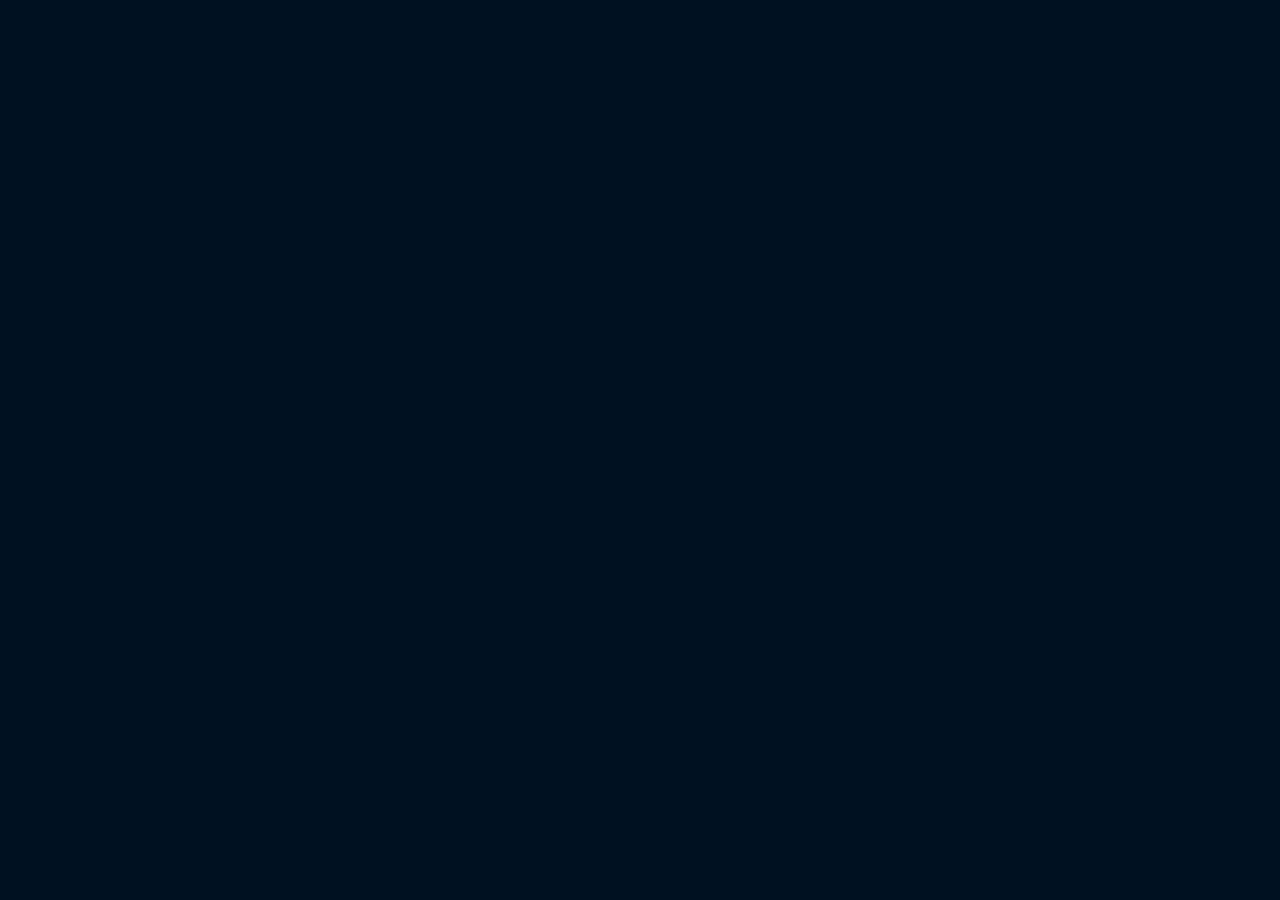
==== index.html @ 39cee511 "Initial commit: Vivum AI website standalone deployment bundle" ====
<!DOCTYPE html>
<html lang="en">
<head>
  <meta charset="utf-8">
  <meta name="viewport" content="width=device-width, initial-scale=1.0">
  <title>Vivum AI — Evolutionary AI for Legitimate Autonomy</title>
  <meta name="description" content="Using Evolutionary AI to power a new generation of intelligent, self-optimizing autonomous systems across all domains: air, land, sea, space, and the edge.">
  <link rel="icon" type="image/svg+xml" href="./assets/vivum-mark.svg">
  
  <!-- Preconnect & Web Fonts -->
  <link rel="preconnect" href="https://fonts.googleapis.com">
  <link rel="preconnect" href="https://fonts.gstatic.com" crossorigin>
  <link rel="stylesheet" href="https://fonts.googleapis.com/css2?family=Inter:wght@400;500;600;700&family=IBM+Plex+Mono:wght@400;500&display=swap">

  <!-- Global Design System Tokens & Base Styles -->
  <link rel="stylesheet" href="./styles.css">

  <style>
    *, *::before, *::after {
      box-sizing: border-box;
    }
    html, body {
      margin: 0;
      padding: 0;
      background: #001121;
      overflow-x: clip;
      color: var(--text-body, #DAE8F2);
      font-family: var(--font-sans, 'Inter', system-ui, -apple-system, sans-serif);
      -webkit-font-smoothing: antialiased;
      -moz-osx-font-smoothing: grayscale;
    }
    #root {
      min-height: 100vh;
      display: flex;
      flex-direction: column;
    }
  </style>
</head>
<body>
  <div id="root"></div>

  <!-- React 18 & ReactDOM 18 (Local vendor files for offline / file:// protocol support, with CDN fallback) -->
  <script src="./vendor/react.production.min.js"></script>
  <script>
    if (typeof React === 'undefined') {
      document.write('<script src="https://unpkg.com/react@18.3.1/umd/react.production.min.js" crossorigin="anonymous"><\/script>');
    }
  </script>
  <script src="./vendor/react-dom.production.min.js"></script>
  <script>
    if (typeof ReactDOM === 'undefined') {
      document.write('<script src="https://unpkg.com/react-dom@18.3.1/umd/react-dom.production.min.js" crossorigin="anonymous"><\/script>');
    }
  </script>

  <!-- Design System Compiled Bundle (Contains all components & compiled screens) -->
  <script src="./_ds_bundle.js"></script>
  <script src="./_dev/ds-ready.js" data-base="."></script>

  <!-- Direct Application Mounting (Instant, offline & file:// compatible without Babel/fetch dependencies) -->
  <script>
    (function () {
      function renderApp() {
        var rootEl = document.getElementById('root');
        if (!rootEl) return;
        var SiteComponent = window.Site || (window.VivumDS && window.VivumDS.Site) || (window.VivumAIDesignSystem_b2be15 && window.VivumAIDesignSystem_b2be15.Site);
        if (SiteComponent && window.ReactDOM && window.React) {
          ReactDOM.createRoot(rootEl).render(React.createElement(SiteComponent));
        } else if (window.vvReady) {
          window.vvReady().then(function (ns) {
            var Comp = window.Site || (ns && ns.Site);
            if (Comp && window.ReactDOM && window.React) {
              ReactDOM.createRoot(rootEl).render(React.createElement(Comp));
            }
          }).catch(function (err) {
            console.error("Mount error:", err);
          });
        }
      }

      if (document.readyState === 'loading') {
        document.addEventListener('DOMContentLoaded', renderApp);
      } else {
        renderApp();
      }
    })();
  </script>
</body>
</html>
---- styles.css ----
/* Vivum AI Design System — global entry point.
   Consumers link this one file. Import list only; no rules live here. */
@import url('./tokens/fonts.css');
@import url('./tokens/colors.css');
@import url('./tokens/gradients.css');
@import url('./tokens/typography.css');
@import url('./tokens/spacing.css');
@import url('./tokens/shape.css');
@import url('./tokens/motion.css');
@import url('./tokens/base.css');
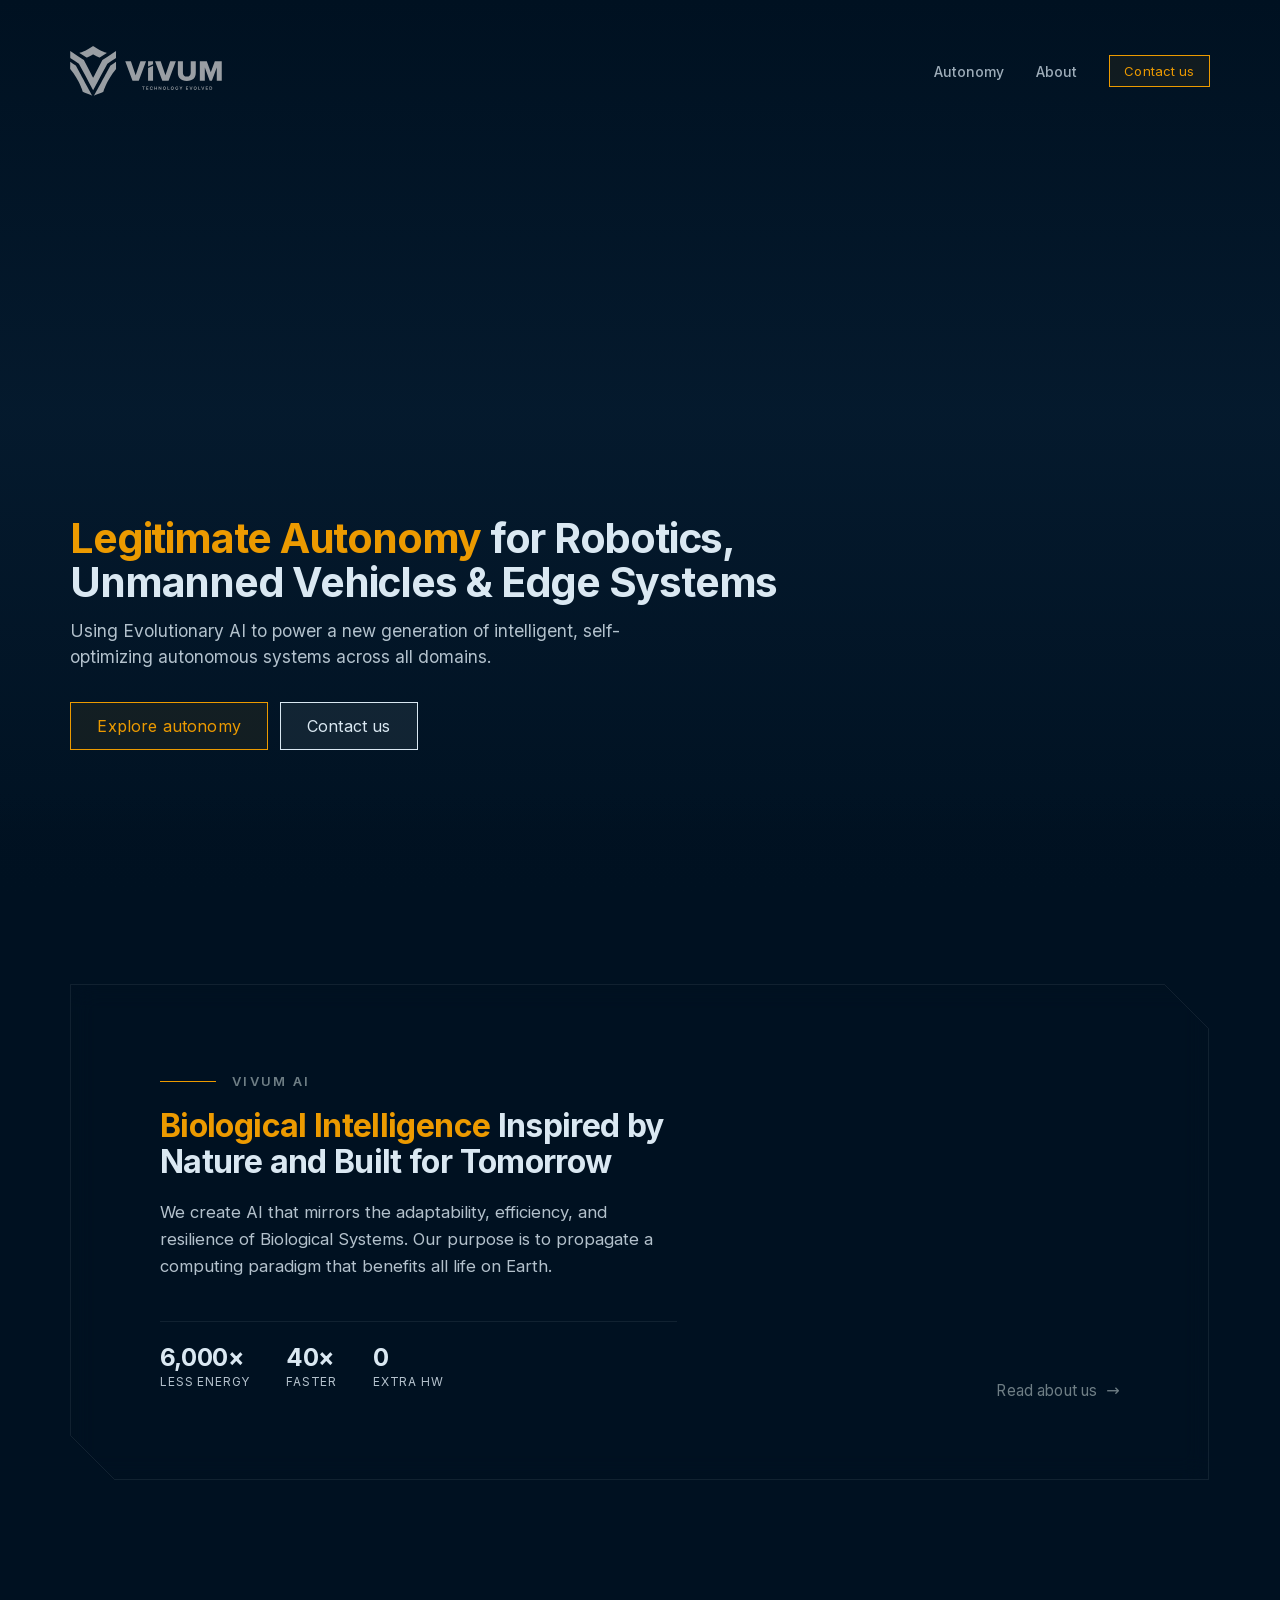
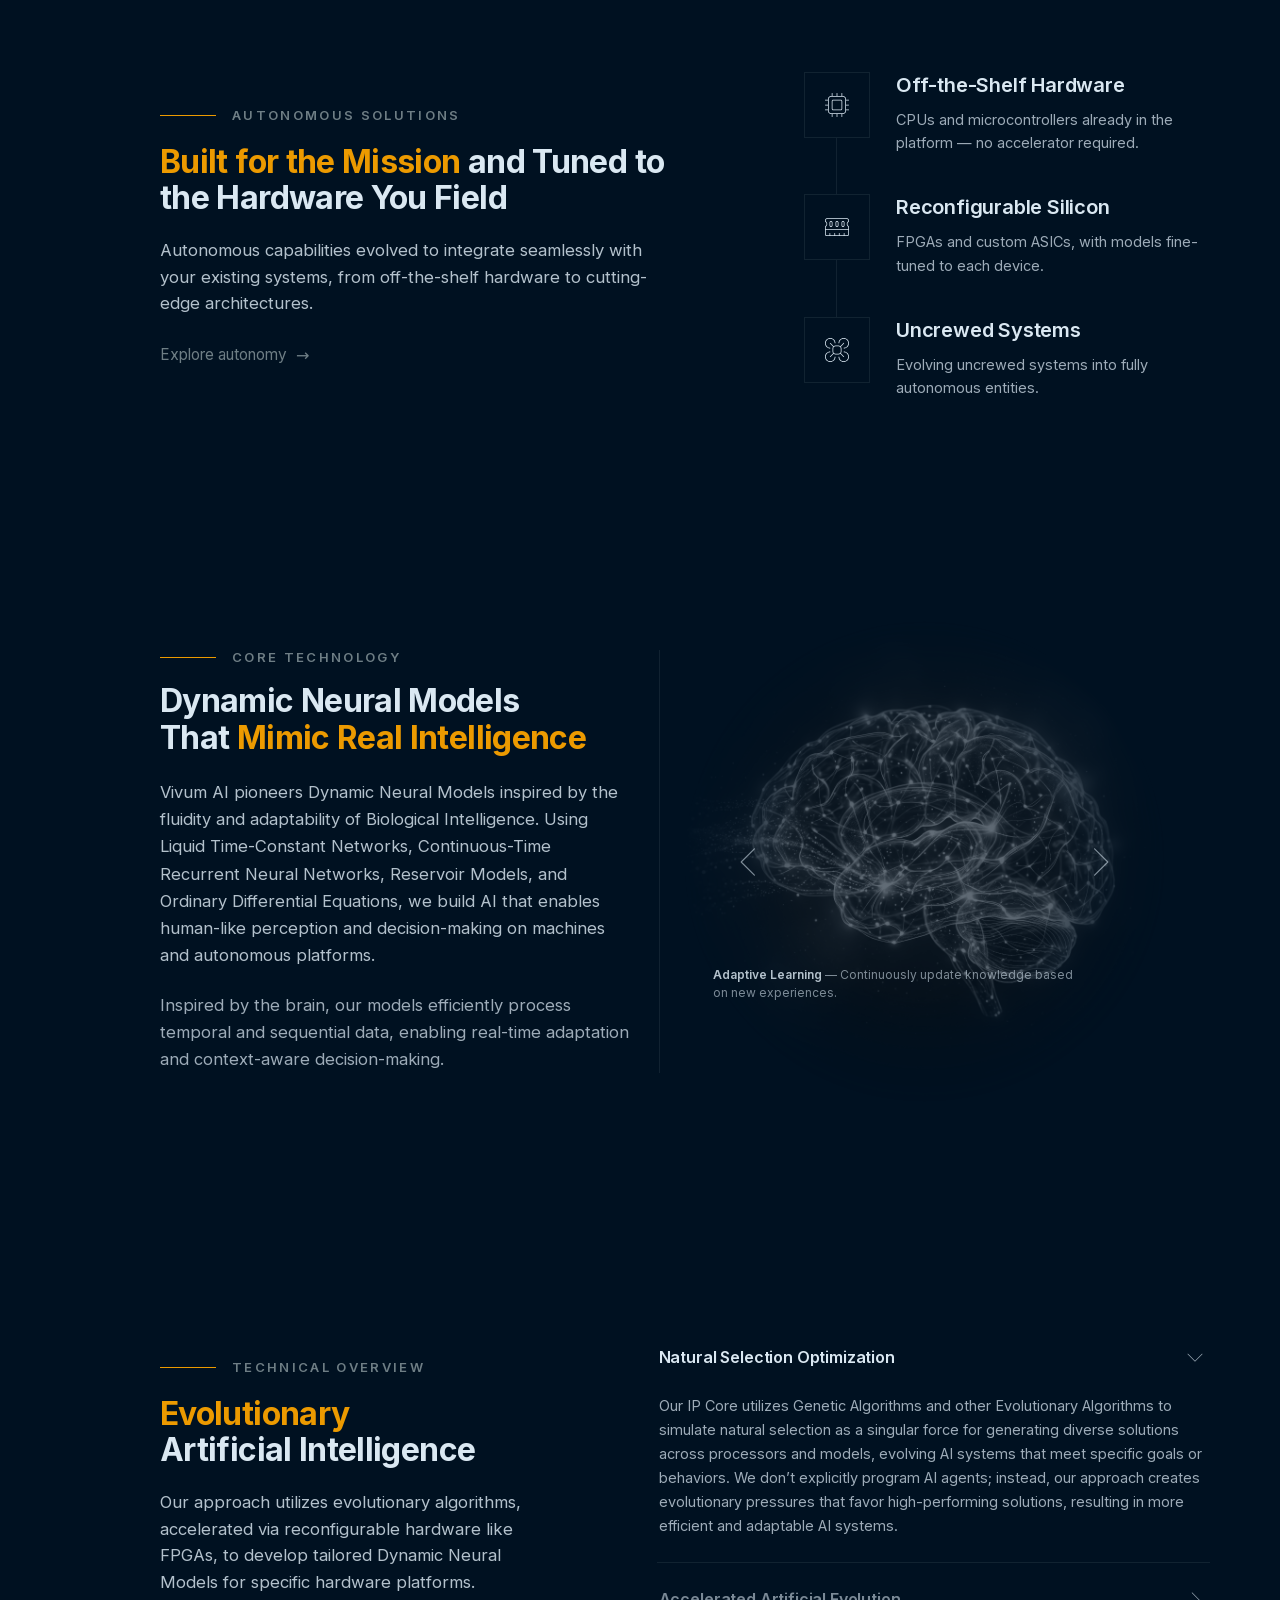
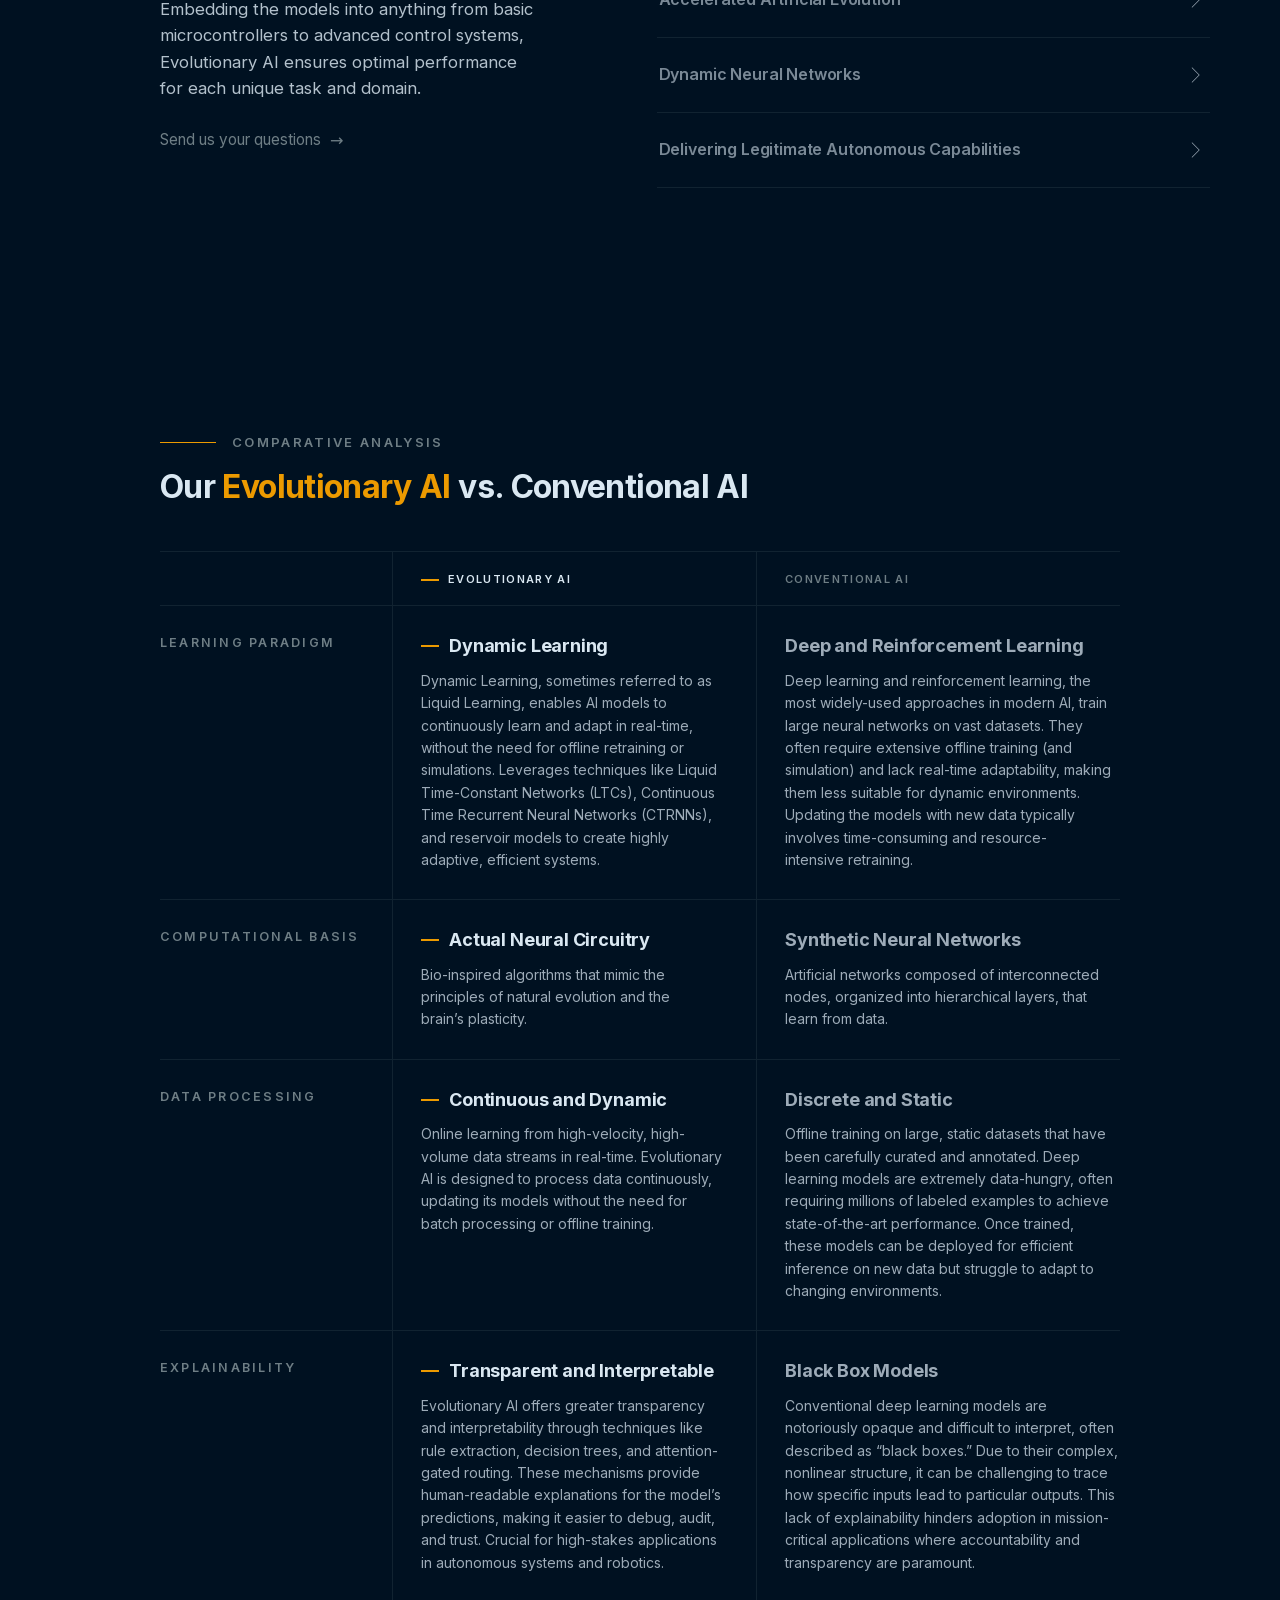
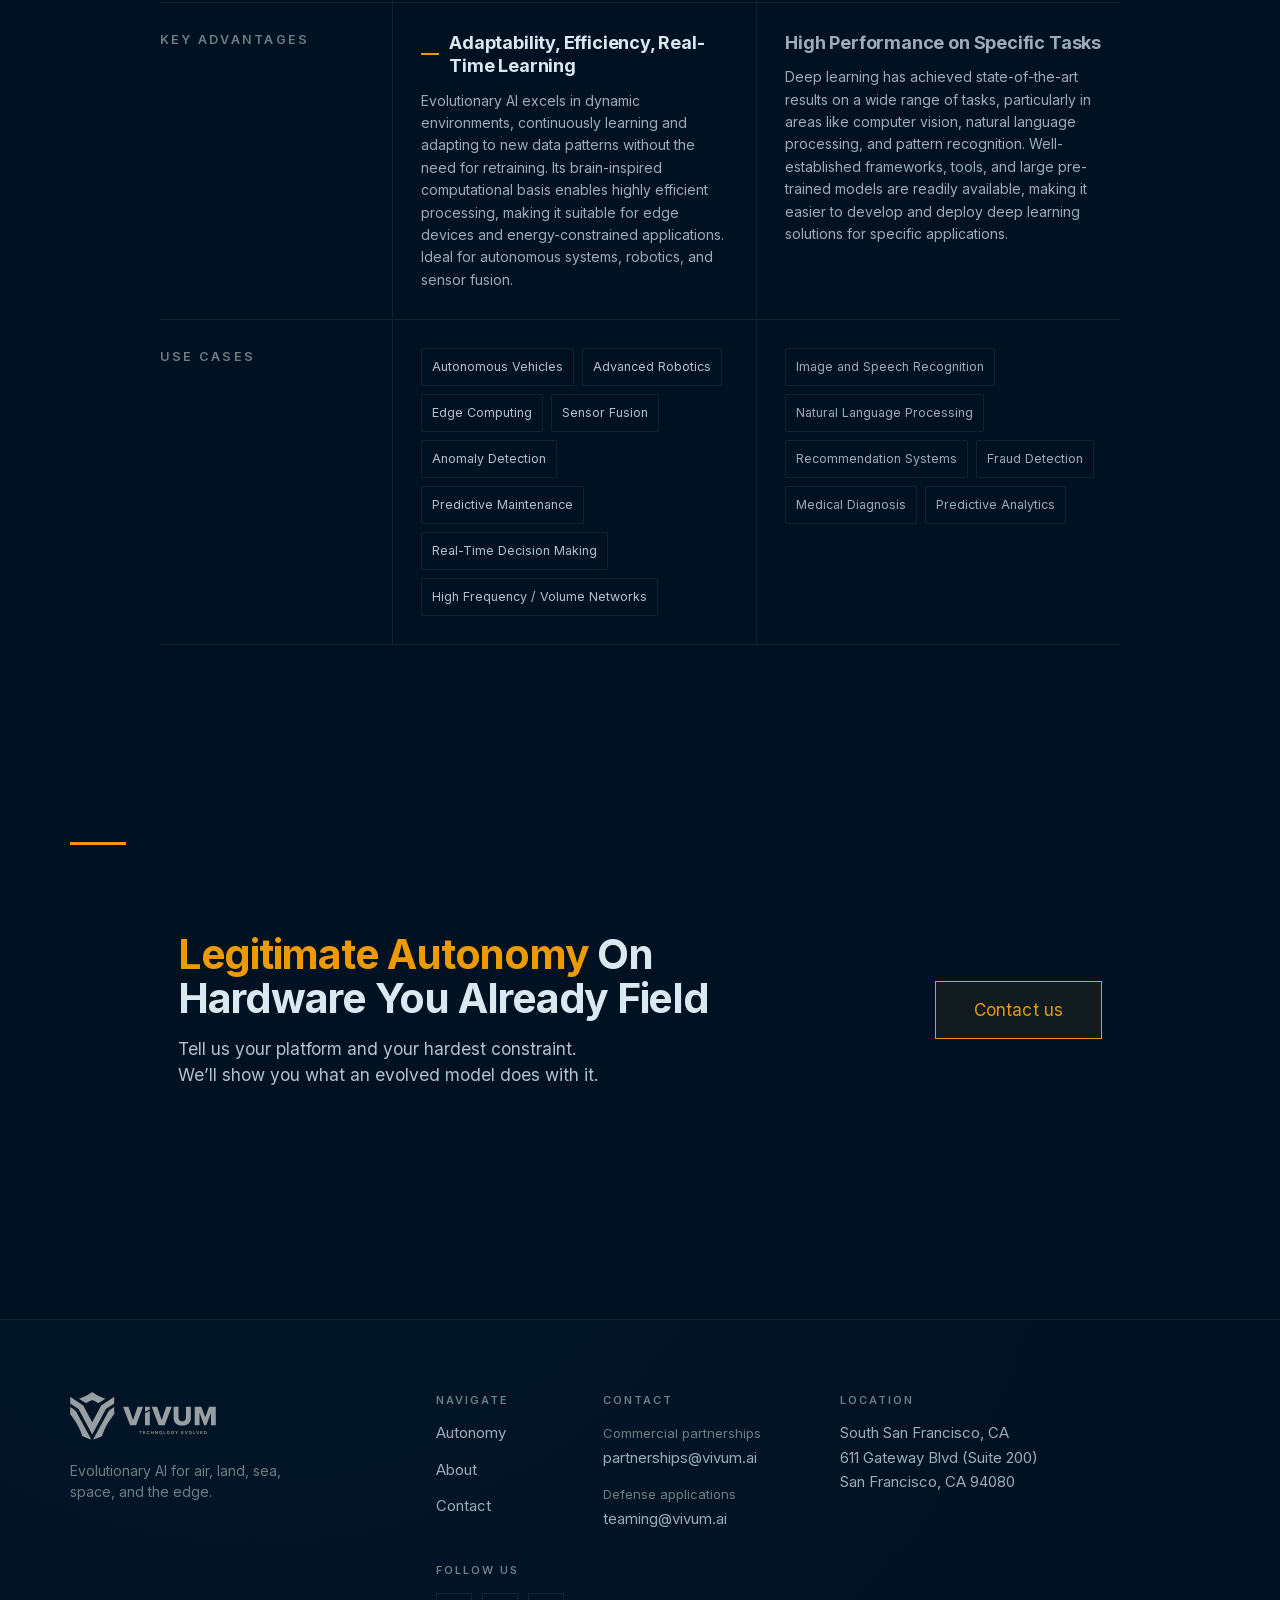
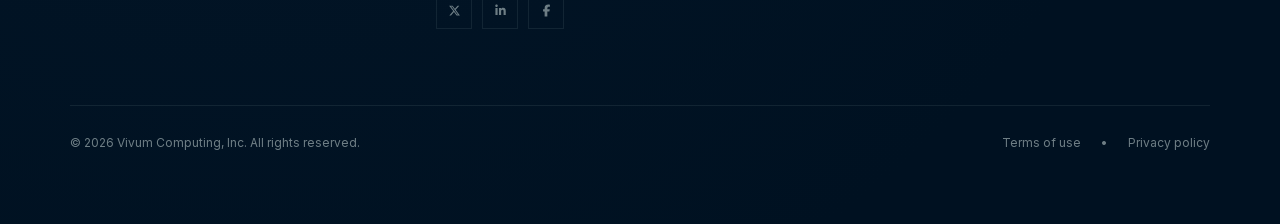
==== commit 8714fb2c: "Homepage re-design" ====
--- a/index.html
+++ b/index.html
@@ -1,89 +1,387 @@
 <!DOCTYPE html>
-<html lang="en">
+<html>
 <head>
   <meta charset="utf-8">
-  <meta name="viewport" content="width=device-width, initial-scale=1.0">
-  <title>Vivum AI — Evolutionary AI for Legitimate Autonomy</title>
-  <meta name="description" content="Using Evolutionary AI to power a new generation of intelligent, self-optimizing autonomous systems across all domains: air, land, sea, space, and the edge.">
-  <link rel="icon" type="image/svg+xml" href="./assets/vivum-mark.svg">
-  
-  <!-- Preconnect & Web Fonts -->
-  <link rel="preconnect" href="https://fonts.googleapis.com">
-  <link rel="preconnect" href="https://fonts.gstatic.com" crossorigin>
-  <link rel="stylesheet" href="https://fonts.googleapis.com/css2?family=Inter:wght@400;500;600;700&family=IBM+Plex+Mono:wght@400;500&display=swap">
-
-  <!-- Global Design System Tokens & Base Styles -->
-  <link rel="stylesheet" href="./styles.css">
-
+  <title>Vivum AI — marketing site kit</title>
   <style>
-    *, *::before, *::after {
-      box-sizing: border-box;
-    }
-    html, body {
-      margin: 0;
-      padding: 0;
-      background: #001121;
-      overflow-x: clip;
-      color: var(--text-body, #DAE8F2);
-      font-family: var(--font-sans, 'Inter', system-ui, -apple-system, sans-serif);
-      -webkit-font-smoothing: antialiased;
-      -moz-osx-font-smoothing: grayscale;
-    }
-    #root {
-      min-height: 100vh;
-      display: flex;
-      flex-direction: column;
-    }
+    * { margin: 0; padding: 0; box-sizing: border-box; }
+    body { background: #001121; display: flex; align-items: center; justify-content: center; min-height: 100vh; font-family: -apple-system, BlinkMacSystemFont, sans-serif; }
+    #__bundler_loading { position: fixed; bottom: 20px; right: 20px; font: 13px/1.4 -apple-system, BlinkMacSystemFont, sans-serif; color: #666; background: #fff; padding: 8px 14px; border-radius: 8px; box-shadow: 0 1px 4px rgba(0,0,0,0.12); z-index: 10000; }
+    #__bundler_thumbnail { position: fixed; inset: 0; width: 100%; height: 100%; display: flex; align-items: center; justify-content: center; background: #001121; z-index: 9999; }
+    #__bundler_thumbnail svg { width: 100%; height: 100%; object-fit: contain; }
+    #__bundler_placeholder { color: #999; font-size: 14px; }
   </style>
+  <noscript>
+    <style>#__bundler_loading { display: none; }</style>
+    <div style="position:fixed;bottom:12px;left:12px;font:13px/1.4 -apple-system,BlinkMacSystemFont,sans-serif;color:#999;background:rgba(255,255,255,0.9);padding:6px 12px;border-radius:6px;box-shadow:0 1px 4px rgba(0,0,0,0.08);z-index:10000;">
+      This page requires JavaScript to display.
+    </div>
+  </noscript>
 </head>
 <body>
-  <div id="root"></div>
-
-  <!-- React 18 & ReactDOM 18 (Local vendor files for offline / file:// protocol support, with CDN fallback) -->
-  <script src="./vendor/react.production.min.js"></script>
+  <div id="__bundler_thumbnail">
+<svg viewBox="0 0 1200 800" xmlns="http://www.w3.org/2000/svg"><rect width="1200" height="800" fill="#001121"></rect><path d="M600 236 L600 604" stroke="#EC9A00" stroke-width="26" stroke-linecap="round"></path><path d="M600 392 L470 300 M600 392 L730 300 M600 486 L496 414 M600 486 L704 414" stroke="#EC9A00" stroke-width="18" stroke-linecap="round" opacity="0.85"></path><circle cx="600" cy="212" r="38" fill="#EC9A00"></circle><rect x="440" y="640" width="320" height="10" fill="#6E7E85"></rect></svg>
+</div>
+  <div id="__bundler_loading">Unpacking...</div>
+
   <script>
-    if (typeof React === 'undefined') {
-      document.write('<script src="https://unpkg.com/react@18.3.1/umd/react.production.min.js" crossorigin="anonymous"><\/script>');
-    }
-  </script>
-  <script src="./vendor/react-dom.production.min.js"></script>
-  <script>
-    if (typeof ReactDOM === 'undefined') {
-      document.write('<script src="https://unpkg.com/react-dom@18.3.1/umd/react-dom.production.min.js" crossorigin="anonymous"><\/script>');
-    }
-  </script>
-
-  <!-- Design System Compiled Bundle (Contains all components & compiled screens) -->
-  <script src="./_ds_bundle.js"></script>
-  <script src="./_dev/ds-ready.js" data-base="."></script>
-
-  <!-- Direct Application Mounting (Instant, offline & file:// compatible without Babel/fetch dependencies) -->
-  <script>
-    (function () {
-      function renderApp() {
-        var rootEl = document.getElementById('root');
-        if (!rootEl) return;
-        var SiteComponent = window.Site || (window.VivumDS && window.VivumDS.Site) || (window.VivumAIDesignSystem_b2be15 && window.VivumAIDesignSystem_b2be15.Site);
-        if (SiteComponent && window.ReactDOM && window.React) {
-          ReactDOM.createRoot(rootEl).render(React.createElement(SiteComponent));
-        } else if (window.vvReady) {
-          window.vvReady().then(function (ns) {
-            var Comp = window.Site || (ns && ns.Site);
-            if (Comp && window.ReactDOM && window.React) {
-              ReactDOM.createRoot(rootEl).render(React.createElement(Comp));
+    
+document.addEventListener('DOMContentLoaded', async function() {
+  const loading = document.getElementById('__bundler_loading');
+  function setStatus(msg) { if (loading) loading.textContent = msg; }
+
+  const FONT_MIME = /^(font[/]|application[/](x-)?font-|application[/]vnd\.ms-fontobject)/i;
+  const MIME_TOKEN = /^[\w.+-]+[/][\w.+-]+$/;
+  function toBase64(bytes) {
+    let bin = '';
+    for (let i = 0; i < bytes.length; i += 0x8000) {
+      bin += String.fromCharCode.apply(null, bytes.subarray(i, i + 0x8000));
+    }
+    return btoa(bin);
+  }
+
+  // Error sink persists across replaceWith since it's on window, not the DOM.
+  window.addEventListener('error', function(e) {
+    // Failed resource loads (CSP-blocked links, scripts, images) fire plain
+    // events at the element — warn only; real JS errors carry message/error.
+    if (!e.message && !e.error && e.target && e.target !== window) {
+      console.warn('[bundle] resource failed to load:',
+        e.target.tagName, String(e.target.src || e.target.href || ''));
+      return;
+    }
+    var p = document.body || document.documentElement;
+    var d = document.getElementById('__bundler_err') || p.appendChild(document.createElement('div'));
+    d.id = '__bundler_err';
+    d.style.cssText = 'position:fixed;bottom:12px;left:12px;right:12px;font:12px/1.4 ui-monospace,monospace;background:#2a1215;color:#ff8a80;padding:10px 14px;border-radius:8px;border:1px solid #5c2b2e;z-index:99999;white-space:pre-wrap;max-height:40vh;overflow:auto';
+    d.textContent = (d.textContent ? d.textContent + String.fromCharCode(10) : '') +
+      '[bundle] ' + (e.message || e.type) +
+      (e.filename ? ' (' + e.filename.slice(0, 60) + ':' + e.lineno + ')' : '');
+  }, true);
+
+  try {
+    const manifestEl = document.querySelector('script[type="__bundler/manifest"]');
+    const templateEl = document.querySelector('script[type="__bundler/template"]');
+    if (!manifestEl || !templateEl) {
+      setStatus('Error: missing bundle data');
+      console.error('[bundler] Missing script tags — manifestEl:', !!manifestEl, 'templateEl:', !!templateEl);
+      return;
+    }
+
+    const manifest = JSON.parse(manifestEl.textContent);
+    let template = JSON.parse(templateEl.textContent);
+
+    // Nested page bundles (iframe targets). Each ships ONCE, in the ROOT
+    // document's manifest; frame srcs carry an about:blank#<uuid> marker
+    // instead of a substitutable uuid. Every document mints the blobs for
+    // its OWN frames — from local text at the root, or text obtained from
+    // its DIRECT parent over the relay protocol below — so each frame
+    // navigation stays same-origin with its initiator and a deduped page
+    // loads at any depth on any host, including a file:// download's
+    // opaque origins (where a blob minted by one document cannot be
+    // navigated to by another).
+    const pageOrderEl = document.querySelector('script[type="__bundler/page_order"]');
+    const pageOrder = pageOrderEl ? JSON.parse(pageOrderEl.textContent) : [];
+    const pageSet = new Set(pageOrder);
+    const pageTexts = {};
+
+    // ── Nested-page text protocol (parent-chain relay) ──
+    // Page bundles ship once, in the ROOT document's manifest. Every
+    // document mints the blobs for its OWN frames, obtaining page text
+    // through a strict parent-chain relay: a document only ever SENDS to
+    // its direct parent (which, for every document the publisher's own
+    // runtime minted, is another publisher document) and only ACCEPTS
+    // text from that direct parent; requests from below are honored only
+    // for the document's own child frames, and the ROOT never sends
+    // upward at all. That last rule is load-bearing: the artifact host's
+    // frame-ancestors allows claude.ai (and friends) to frame an
+    // artifact, so window.top can be a FOREIGN document — a top-addressed
+    // protocol would hand page uuids to that ancestor and accept forged
+    // "page text" from it, minting attacker HTML as an artifact-origin
+    // blob document. The chain never touches the ancestor: requests stop
+    // at the root, replies are origin-addressed per hop (never '*' when
+    // an origin exists), and both directions are origin-gated (on https
+    // a foreign sender's origin can never equal this document's; in
+    // opaque contexts — file:// — everything serializes as 'null', where
+    // an embedded EXTERNAL frame still fails the gate by carrying its
+    // own real origin, and a sandboxed child of such a frame is excluded
+    // by the own-child-frames check plus uuid unguessability). Shape is
+    // deny-by-default: one request form, one reply form, no error
+    // replies.
+    // window.origin is the SERIALIZED SECURITY origin ('null' in opaque
+    // contexts such as a sandboxed preview iframe) — location.origin is
+    // computed from the URL and stays 'https://…' even when the document
+    // is sandboxed, which would misgate every opaque chain.
+    const OWN_TARGET = /^https?:[/][/]/.test(window.origin || '')
+      ? window.origin
+      : '*';
+    function trustedOrigin(e) {
+      if (e.origin === window.origin) return true; // https chains; opaque==opaque
+      // file:// trees: Chrome serializes the file document's origin as
+      // 'file://' while the blob: documents it mints serialize as 'null',
+      // so the two legitimate shapes can never string-match — accept the
+      // pair in both directions. https origins never serialize as either,
+      // and sender identity (own child frame / direct parent) is checked
+      // separately.
+      return (
+        (e.origin === 'null' &&
+          (window.origin === 'file://' ||
+            window.location.protocol === 'file:')) ||
+        (/^file:/.test(e.origin) && window.origin === 'null')
+      );
+    }
+    // Non-empty only in the root document (nested bundles ship an empty
+    // island), so it doubles as the root marker: the root answers from
+    // local text and treats a miss as authoritative — never relaying to
+    // its (possibly foreign) parent.
+    const isPageRoot = pageOrder.length > 0;
+    const blobUrls = {};
+    const resourceBlobs = {};
+    const UUID_SHAPE = /^[0-9a-f]{8}-[0-9a-f]{4}-[0-9a-f]{4}-[0-9a-f]{4}-[0-9a-f]{12}$/;
+    const pendingFrames = {}; // uuid -> [{el, frag}] awaiting text for own frames
+    const pendingRelays = {}; // uuid -> [childWindow] awaiting text to pass down
+    function mountPage(el, frag, text) {
+      const pageBlob = new Blob([text], { type: 'text/html' });
+      const u = URL.createObjectURL(pageBlob);
+      resourceBlobs[u] = pageBlob;
+      el.src = u + frag;
+    }
+    function deliverPage(uuid, text) {
+      const frames = pendingFrames[uuid];
+      delete pendingFrames[uuid];
+      if (frames) for (const f of frames) mountPage(f.el, f.frag, text);
+      const relays = pendingRelays[uuid];
+      delete pendingRelays[uuid];
+      if (relays) {
+        for (const cw of relays) {
+          try { cw.postMessage({ __bundler_page: uuid, __bundler_text: text }, OWN_TARGET); } catch (err) { /* gone */ }
+        }
+      }
+    }
+    function ownFrameWindows() {
+      const out = [];
+      for (const f of Array.from(document.querySelectorAll('iframe'))) {
+        try { if (f.contentWindow) out.push(f.contentWindow); } catch (err) { /* detached */ }
+      }
+      return out;
+    }
+    window.addEventListener('message', function (e) {
+      const d = e.data;
+      if (!d || typeof d !== 'object' || !e.source) return;
+      // Origin gate first; the structural checks below (own-child-frames
+      // for requests, direct-parent + solicited-uuid for replies, the
+      // root's never-relay rule) are what hold in fully opaque chains
+      // where origin strings can't discriminate — a sandboxed root's
+      // FOREIGN wrapper still fails all three even though both serialize
+      // as real-vs-'null' rather than matching.
+      if (!trustedOrigin(e)) return;
+      if (typeof d.__bundler_need === 'string' && UUID_SHAPE.test(d.__bundler_need)) {
+        // Requests are honored only for this document's own child frames.
+        if (ownFrameWindows().indexOf(e.source) < 0) return;
+        const uuid = d.__bundler_need;
+        const text = pageTexts[uuid];
+        if (typeof text === 'string') {
+          try { e.source.postMessage({ __bundler_page: uuid, __bundler_text: text }, OWN_TARGET); } catch (err) { /* gone */ }
+          return;
+        }
+        if (isPageRoot || window.parent === window) return; // authoritative miss
+        const waiting = pendingRelays[uuid];
+        if (waiting) {
+          if (waiting.indexOf(e.source) < 0) waiting.push(e.source);
+          return;
+        }
+        // Never-answered uuids would otherwise accumulate forever under a
+        // request spray; past the cap (far above any real page count) new
+        // relays are dropped rather than remembered.
+        if (Object.keys(pendingRelays).length >= 128) return;
+        pendingRelays[uuid] = [e.source];
+        window.parent.postMessage({ __bundler_need: uuid }, OWN_TARGET);
+      } else if (
+        typeof d.__bundler_page === 'string' &&
+        UUID_SHAPE.test(d.__bundler_page) &&
+        typeof d.__bundler_text === 'string'
+      ) {
+        // The shape test is load-bearing beyond tidiness: the solicited
+        // check below uses the in operator, which matches prototype keys
+        // ('__proto__', 'constructor') — an unshaped key would reach
+        // deliverPage and throw, painting the error banner.
+        // Text is accepted only from the direct parent — the document
+        // that minted this one.
+        if (e.source !== window.parent || window.parent === window) return;
+        if (!(d.__bundler_page in pendingFrames) && !(d.__bundler_page in pendingRelays)) return;
+        deliverPage(d.__bundler_page, d.__bundler_text);
+      }
+    });
+
+    const uuids = Object.keys(manifest);
+    setStatus('Unpacking ' + uuids.length + ' assets...');
+
+    await Promise.all(uuids.map(async (uuid) => {
+      const entry = manifest[uuid];
+      try {
+        const binaryStr = atob(entry.data);
+        const bytes = new Uint8Array(binaryStr.length);
+        for (let i = 0; i < binaryStr.length; i++) bytes[i] = binaryStr.charCodeAt(i);
+
+        let finalBytes = bytes;
+        if (entry.compressed) {
+          if (typeof DecompressionStream !== 'undefined') {
+            const ds = new DecompressionStream('gzip');
+            const writer = ds.writable.getWriter();
+            const reader = ds.readable.getReader();
+            writer.write(bytes);
+            writer.close();
+            const chunks = [];
+            let totalLen = 0;
+            while (true) {
+              const { done, value } = await reader.read();
+              if (done) break;
+              chunks.push(value);
+              totalLen += value.length;
             }
-          }).catch(function (err) {
-            console.error("Mount error:", err);
-          });
-        }
-      }
-
-      if (document.readyState === 'loading') {
-        document.addEventListener('DOMContentLoaded', renderApp);
-      } else {
-        renderApp();
-      }
-    })();
+            finalBytes = new Uint8Array(totalLen);
+            let offset = 0;
+            for (const chunk of chunks) { finalBytes.set(chunk, offset); offset += chunk.length; }
+          } else {
+            console.warn('DecompressionStream not available, asset ' + uuid + ' may not render');
+          }
+        }
+
+        if (pageSet.has(uuid)) {
+          pageTexts[uuid] = new TextDecoder().decode(finalBytes);
+          return;
+        }
+        if (FONT_MIME.test(entry.mime) && MIME_TOKEN.test(entry.mime)) {
+          // Strict artifact hosts allow font-src data: but not blob:.
+          blobUrls[uuid] = 'data:' + entry.mime + ';base64,' +
+            (entry.compressed ? toBase64(finalBytes) : entry.data);
+        } else {
+          const blob = new Blob([finalBytes], { type: entry.mime });
+          blobUrls[uuid] = URL.createObjectURL(blob);
+          resourceBlobs[blobUrls[uuid]] = blob;
+        }
+      } catch (err) {
+        console.error('Failed to decode asset ' + uuid + ':', err);
+        const blob = new Blob([], { type: entry.mime });
+        blobUrls[uuid] = URL.createObjectURL(blob);
+        resourceBlobs[blobUrls[uuid]] = blob;
+      }
+    }));
+
+    const extResEl = document.querySelector('script[type="__bundler/ext_resources"]');
+    const extResources = extResEl ? JSON.parse(extResEl.textContent) : [];
+    const resourceMap = {};
+    for (const entry of extResources) {
+      if (blobUrls[entry.uuid]) resourceMap[entry.id] = blobUrls[entry.uuid];
+    }
+
+    // Artifact-host CSP (connect-src 'self') refuses fetch() of blob: URLs —
+    // consumers read these Blobs directly. Survives the swap like the error sink.
+    window.__resourceBlobs = resourceBlobs;
+
+    setStatus('Rendering...');
+    // Page uuids have no blob here — they ride inside about:blank#<uuid>
+    // frame markers the pass below resolves after the swap.
+    for (const uuid of uuids) {
+      if (pageSet.has(uuid)) continue;
+      template = template.split(uuid).join(blobUrls[uuid]);
+    }
+
+    // Strip integrity + crossorigin — blob URLs from a file:// document inherit
+    // a null origin, so crossorigin forces a CORS fetch that SRI then rejects.
+    // The manifest bytes are ours; SRI protects against CDN compromise, not this.
+    template = template.replace(/\s+integrity="[^"]*"/gi, '').replace(/\s+crossorigin="[^"]*"/gi, '');
+
+    const resourceScript = '<script>window.__resources = ' +
+      JSON.stringify(resourceMap).replace(/<\//g, '<\\/') +
+      ';</' + 'script>';
+    // Inject after <head> so the DOCTYPE stays first; prepending the script
+    // would push the parser into quirks mode. DOMParser always emits a <head>
+    // (synthesizing one if the source HTML omitted it) but may carry
+    // attributes through, so match the full opening tag. slice() rather than
+    // replace() keeps us clear of $-pattern substitution in resourceScript.
+    const headOpen = template.match(/<head[^>]*>/i);
+    if (headOpen) {
+      const i = headOpen.index + headOpen[0].length;
+      template = template.slice(0, i) + resourceScript + template.slice(i);
+    }
+
+    // Parse the template and swap the root element. Scripts inserted via
+    // DOMParser/replaceWith are inert per spec — re-create each with
+    // createElement so they execute, awaiting onload for src scripts to
+    // preserve ordering (React before ReactDOM before Babel before text/babel).
+    const doc = new DOMParser().parseFromString(template, 'text/html');
+    document.documentElement.replaceWith(doc.documentElement);
+
+    // Resolve page-frame markers: mint this document's own blob for each
+    // framed page — from local text when this is the root, otherwise by
+    // asking the direct parent over the relay protocol above. An
+    // unanswered request leaves the frame on about:blank, the same
+    // degraded state as a refused embed.
+    {
+      const MARKER = /^about:blank#([0-9a-f]{8}-[0-9a-f]{4}-[0-9a-f]{4}-[0-9a-f]{4}-[0-9a-f]{12})(#.*)?$/;
+      const needed = [];
+      for (const el of Array.from(document.querySelectorAll('iframe'))) {
+        const m = MARKER.exec(el.getAttribute('src') || '');
+        if (!m) continue;
+        const text = pageTexts[m[1]];
+        if (typeof text === 'string') {
+          mountPage(el, m[2] || '', text);
+        } else if (window.parent !== window && !isPageRoot) {
+          const had = pendingFrames[m[1]];
+          (pendingFrames[m[1]] = had || []).push({ el: el, frag: m[2] || '' });
+          if (!had) needed.push(m[1]);
+        }
+      }
+      for (const uuid of needed) {
+        window.parent.postMessage({ __bundler_need: uuid }, OWN_TARGET);
+      }
+    }
+
+    const dead = Array.from(document.scripts);
+    for (const old of dead) {
+      const s = document.createElement('script');
+      for (const a of old.attributes) s.setAttribute(a.name, a.value);
+      s.textContent = old.textContent;
+      // text/babel scripts with a src: read and inline. transformScriptTags
+      // does XHR against the src, but blob:null/ from a file:// origin is
+      // silently dropped. Inlining makes it a plain inline babel script,
+      // which transformScriptTags handles unconditionally.
+      if ((s.type === 'text/babel' || s.type === 'text/jsx') && s.src) {
+        const pre = resourceBlobs[s.src.split('#')[0]];
+        s.textContent = pre ? await pre.text() : await (await fetch(s.src)).text();
+        s.removeAttribute('src');
+      }
+      const p = s.src ? new Promise(function(r) { s.onload = s.onerror = r; }) : null;
+      old.replaceWith(s);
+      if (p) await p;
+    }
+    // Babel standalone auto-transforms type=text/babel on DOMContentLoaded,
+    // which fired before we swapped the document. Trigger manually if present.
+    if (window.Babel && typeof window.Babel.transformScriptTags === 'function') {
+      window.Babel.transformScriptTags();
+    }
+  } catch (err) {
+    setStatus('Error unpacking: ' + err.message);
+    console.error('Bundle unpack error:', err);
+  }
+});
+
+  </script>
+
+  <script type="__bundler/manifest">
+{"f3235c19-e801-4487-bcb7-1eda28a014f7":{"mime":"image/svg+xml","compressed":true,"data":"H4sIAAAAAAAAE+1aTW8cuRG9768YzAJ7IkssftO2vNgIAXSIr75724pG2FnJ8CgjeX998B67ZzROj6J4NhskyGXEbrJZxap6j1Wk3vz4+Ot6sb36vLm5uz1fqrjlj2+/++7NZnv99K0uFzcfz5cfrzY317fLxeOv69vN+XJ1f//p1dnZw8ODPAS5+3x95p1zZ5vt9Tjk1eP65vaXuYHaWjtj73LxeL50nx6Xiy/j3+3N1cOf7vB24RY5+oVXFe+Xi4ebj/er82WOfrlYXd1cr+7Pl1Pf5v7L+up8eXX74ef1lf35w/DL9ee7v91+fHV79bA4nOg1tXu1+fRhuDpffvp8tbn6vL1aYtnXb7/74fvH9nrX6E+fPtyvFsP6w2Zzvtzcu+Xirzfr9fny+9ban38Ky8XH8+U7n6O4ZDRmiWsbnBRbVVJb+SA1rb0Tl02qUiPaWi3bYy/GV2/4wWWf6bfl2zdnEPwvaxJqk/Z7KMKJvl2PmJKkYnKUqiuvEnUbi9QwONMkZ5NEo9Esmb9Je3uAj5JxeArNZmllbLL7/cF0VWL84fvHn17vVePP4Ix3EtSqSvYmRMnehiK1NzdoN281SgxjO0SJrc/+7UvO2qTlbvv3TSWktfVOcjEpiYsr2yTwTUqWb7bje6/idmtr4sNai4lZfFxrEfWW7cscdW652+6vLv2I9nfrL9d3t88t4NPdze395nwZfJPiTQvi/[base64]/s04aXiXOFyBNKQhzaYGkxha6SzLOqkRvKBp/EjtSNU5CtcCScdKCVQnFqOR0TJEQzKhsbBioveUlp8EZBVVCrFFpCXLQU4fpO/7gO48RXVQcJkXw6PlVMlRyXgvHlRgnMCp2ECyYa3USuH41TjItVrAsGr8NkxU5NSwYIbWgBQ09fQI96BP0RQ/T1DW8apy4WS6huxskQnbAGiAwq1GpmTaDPqnSyzBRsyoeA3usJHRHRodhqAAhGMdeKuIT/BdoJOvFZ7bmtVGu0HqwuYMuQTw0qwnTNTRThgyFtyunAzbZnSCIwVsDpoi9FbgLWRV4x+ObAsv2niMbSpfiMhwNUbUaLx7qR7h8VMR4cRSSTMAyqafj9EYRWXSnF4Xk4AeY2dCJ2s2QYEhq046FS/Kmx0yPydZ9RPtfAL/ajJYoqRk8RaA5YcABtk+giJTF+a+4yoOgElpZYtjaNL70295v2cbrBuKKAYPbZZ/rlFQnSTVaAL69JB/XYMxom8S0IoK2vUk1dyr7tM4weJOYV07Ub/FFvuSsJ+Q9Lol6o6VK0KH7naFrEGcIiWgQZ0OPGAQVQhchUBm/GBhjD2/DwPMgBsQSo5+tueDYIMaPogQ0WvwOJXWPkh7Z1GyHkngUJfGFKPE7lNQZlKQdSrqeGy+BcsxuicPOAMAE7BP6dLTPnAIX0UVupCXBsTtPZKlqDvzy2+JddF7yzk1QGzopFtDIp816yaVvE2C7YEc+8zBlwMDjOwsJMmCgj93Gnn+O7WB5v4PhIwdjNHorcwd7freaJ0/uYPCeYo6GTbEPz4dbWN1tYaOsgy0sdheMWnbtEdSeW7/pyzoWDt0KpH8EIp3YDXcB+8dgtGJDMJM3GpR46poTgIjkTOeYqqdwGcTAtKmPPEFSqNjl/w/5/wTkQ2XwjpCfPNEh/9QvgHzIQNYfjfnNP4B98w0QfwbORzzzDMQ3XwN78zWin0fvEVckqXmH6MnYHdJPTX/[base64]/0U65NKpB5WImEz1apxX39sXI+sXRDFvGE1C+eY0d21XHZMnoDpzBqwp/Erj5PJIKGZLBqRl/dHy0f22gQXVinbJFqmtB7tvxzMdYJKtZEzTz6Q6RN9uyLJFWwdfT3rwDocaJvskm1/9ICVjQj2sQ4KonxRu/aXfaYTNAmJdeofn+MQqNoPAf5LU52hr8D8LhlPChHAHDOenV+Y8Rx46bfFuxS85PZvyXg2/xt5zual2Q1MmXb1ys6wzG4OzHwCxqLK16wzW7Bw4AlyUulRcjqrcKYTNCmBWdDJRNsnOkGRFvZH8DjpL5M2UepAVAK+KU/4TaQu7OA9ycO2WPATmLMgYMN8ujKe8hEX/[base64]/uVYiVMIo57fUFJ0eivAmzGhKlrgBtSgFKtItm3FZbpl5/Kw3Cc4dvoRHGbmmbD8yJFHiG3gJvZ2IsU3PiZboSXQOyIEVtEaYRru36rpCb3KyNXjHqpiHbUiI1H47CTn6KMuXE4GusDluazKdyOPWoonIDbAFAZj/KCpcB4WaI8CEdR6DGlH2zrZwio7ZRnBiEKPVy8SdgXjkhludYAVM/z/cj5A7etjI2CY2Kw2nBF4Sk0cs/kIDsOarzmKoRBBQNAfuoK2GcUcD0Lq4CUsliplojwF55HoRlkCfbOHrf+hTZMWNOUi/VbOBXgzNPM+B4XTC7ayUFq9w6ydNDsRbRl3EVBKujUVCYo0hTuLQEpuw4aoUDjllyZ8jTkVDHA974iQRgRUpBLhdCJ1cOkXtp83dNYuVRCrQJ8ARHrKwgwRclDQKWTxVWTWcyAKaCE79AaAogm4yIrs0onhaPfsv+IUJSVVTgH/ocANxtdqKVQ3JvBMUhIkCZqX4bFMmgHbxuYEKtuMKtr3Q6224ExKNVUpK1JiJISLcw4p9B7Quv3JT5gNnb2sxP92T392Sf0Zyf+s0/4z+74bzoD4dVgJ0D7PAHazoB2z4D2KQPaPQXaJxRon1LgjgHNEwY0/4QBNTJrHClQU2TO3zlwb48TiBD/GUMijJX84AqijsDCSj3KGc//4qn7rX/c9XhyEhK3Omw+R0xH5wTsoAl2K5IjiLE1mAA7KU+YgHmiumQ7lnFlPDSxrqcapY4JfS+Q0F0EhzEtcm5TyDl+9Pi8SbmE0istZPtTzaWd/eHKBviB/ppUD/xFmsB2EzhkXxFbfiIlJ8KoissXLXeAaTMt406U+xQO/o+dkGSmNSlyYbzX5tnUhYZ+whJ4Y/3ESQcPs/gafzbb67d/B7mhMQBUJwAA"},"34d0d40b-aa98-4ded-9f40-41e896377943":{"mime":"image/jpeg","compressed":false,"data":"/9j/4QA4RXhpZgAASUkqAAgAAAABAJiCAgAUAAAAGgAAAAAAAABBIFIgWSBBICB8ICAyIEsgMiAwAAAA/+wAEUR1Y2t5AAEABAAAADwAAP/hA+podHRwOi8vbnMuYWRvYmUuY29tL3hhcC8xLjAvADw/eHBhY2tldCBiZWdpbj0i77u/[base64]/+0AYFBob3Rvc2hvcCAzLjAAOEJJTQQEAAAAAAAnHAFaAAMbJUccAgAAAgACHAJ0ABNBIFIgWSBBICB8ICAyIEsgMiAwADhCSU0EJQAAAAAAEBH39gW7WZ3bSF1o4v+52cv/7gAOQWRvYmUAZMAAAAAB/9sAhAAGBAQEBQQGBQUGCQYFBgkLCAYGCAsMCgoLCgoMEAwMDAwMDBAMDg8QDw4MExMUFBMTHBsbGxwfHx8fHx8fHx8fAQcHBw0MDRgQEBgaFREVGh8fHx8fHx8fHx8fHx8fHx8fHx8fHx8fHx8fHx8fHx8fHx8fHx8fHx8fHx8fHx8fHx//wAARCAXdBdwDAREAAhEBAxEB/[base64]/2gAMAwEAAhEDEQA/AP5/5CvWrPAm+TysFCP+ghfQdmVSPw1xTEnzcXWkV/C5Ei/KAAQT22kjGPd21a0BH2lGIYdQcEH0OrMHkSDwRsmN5B8i56g56dPy0CZQgvkez4AZ0MyCmcybYp2PjUkqM5wW79/jrCMV/L4vEESVS4IdU3v/AEI64x6aGaDJ4UNOscE23cvveQFUB9FYjtnHw0LZoAnqSU7IinjzMUzIs2GGSMhlZScgj11VphBvHtKYzITndnPTWQB+PmiSzGWiEoGco3Zs9Nv4dP7HWaNQvK1Y69jdFC6QHG2OYgkZHYsp/trZZhJIpZCDtJ+GltGNtUmRiBhgBnKncPyz8fw0Gpd4vmaUKvFc48SRTbQzJn2gDDFUOCfw+Gp1hg9BvuKhxvIL/IcL1j7NAFCbVVcn29xj1JznRhtOMyINDj/qztGcjJYrg9AM9tW2IaCnXJw/UIDuJyuDjpjbkkan6MY+hZG3GP2t8qN0PTr00/RinWgqe8zSxxSbPanQO5PYDA64x1z665vpqFMVeWMz12cNhUlLKF6qegYA4wT66FwGE4qE2BLYmQiwjFGXJAJYY2MADuBGlswrzHHxLKl2KP6eKTInQKdscg6EADsD6fHVZ2YPxXF34/3I4YrNaUjMsLK5Qscr5Fz7f/[base64]/MyNFI3/ADohsjkcbXL99p25yOnwzpShoBrUbMEMsfKALXLbImbJ2yA5GD1K/njvppqXn4lea4pq/[base64]/uL1Ujordun/AF1TyoZorX/5JoYrtKxIsdqPM6qwAMnTDHCZ67s6jM8BYTuFs8g0/idQzSAq6ttP7h6qVOCQenXVaQtIoVpfoNsyj3biLMSMBvB75D4y3XB69dS1SSbe4+vW5WSPLUa1x/LUmCkx5PRk6kFQCeurWuFUZRataQ0LKRMsqL9PYgJJBz1JPt6eoHx1JPkd4Li7cFmPkq90y10fdkN7lYD/ABO4HP610adUBjVbluJa8WnqlVtqytJDkIhJOFaLrhW7hlPTUtRA1wRu0+OhmkXbIbSKhO5VbcpbarA+u0/[base64]/QV/y7HWvApR5OtVik8jzSCw05lerXy4MrgZX3dAw6nB6ajL9BT0crxluGWjPDJTp7Nz2pWDMd/QGREJwme+3Wk8BCZyXDT0nmqNC8LiMNCwYSb0GPeCRgiQHK4P4aq1lJmvt62kSSIIQUnUJJA3VW6n92MHHUf6a2w0JcryENe6YWrqqKW3zYB3sx6Nn47cZH+mnKqKyUeE5VuNuQy1K8cv1CGO5A+5Y5om67GHUdO4bvoeQZS5fg7Ui/W8VF9Rx3IN44q0qjyRTuwzCQfgRkEHWzoDBNSsZYeUtIs0I9tasu+Q57q+MqpJ+JGpdZj29GsfGRW+J2wxRNi48gZsB8nxMf07u/wD46UYj23kribkabzRCQrD5dwcbiA2HTJ3p8D6jvq0qUlTyRat2nmmqrYjVzaqhduGI3NNFtx+2c9R0xrGFY3spHUmiwslc9FyMdMblO7uG9caxgc9WrHclg/dihtIXqsASFkBLePIIJ66q8NQ1GTw8nFV8csc6AF2lbY6zEZG09hgH+upaM+ljh5rPIn6a7E5sGQinyQixMCB1BC4VlPY9c6jXCYMQWuMpV4mvypatV8boYEJk+YrumI+Q/DPXWaYQ9fjOLtGZE5ECeZw8UFgmCQsTuZVmzs69hnvrJtCjx+I5KjTspJCYkhVHaN9u1lU7seqsPxXrnWbGi3HVazWw/wBNNXtEMZZmQmuA47OSOm3uGB1V4AaOxDxyXZH8NmGYLCa8D5eXb13rjIGPQk9tR5ZmiHf5iafa9UiGJC0YhHuZos5UtIQAp/DXRZRWclDiHq7l465KEhtIyyLMrFwzj27SM4bqOo1NdGEOGhHWlk4OaZCjKZPKTsaKQZLIxx7mYKML212tVKtKXBUhBUsxgqsTwM/kbDqQjblYgfMVPprk9XyToDc5G88NbyyAS7tnkUKqrgZLME29/wAdKRkGq2bFatFZV45N7HMa7SzJ0ysmeh79u+j2byfW+AomtDLAWalvZwTklGJw0QGepUdCG0/cD6LfGcOONdb/ACkqQxGPfx8LdJ1wN27xDcSrDowOo1pyGtK/PzJQ2WaMFeBLkJme1Agkfx4HsVjkRgn4DqdSleEnEAtLeEtkG79RmeRzJ5f2AhKKwB3BsDv6a7a4i2gVG1WS0HFXxmNxIr5coDGN2/cvysR0JGl+CWhnmUhr370h3RPNtnihIPtWQA9WAAyB176jPUZG4Zqt3j3tNuexVUraYkv5q6/I5A+Vkf19R01vDN4FBehhhqxNuevI7Yrqwwi5+ZAcqoOfl9Dqmhg7xHI0YeQMc9b/AIcsrJHKCHdnYECQhuy/HrqdLhLQ/wAz9uWf2YIFE/jALyKdgYP1WNVbHQ4/LRnRloGeEavcP7UUbTkGYptVgWAJUYJCovRegznWbcFtmOaWik8YaZpJYCYkSNclWBwCc4H4ZzoVJRT4OSyk0t2NB9CFxI0jZl3diB64HdcaNUWcjbrJDy8hVya5nVq07EBykmTgjudp7412SuS/KBrfisXLdYHNeRvmG5dpU9CD0wgPzZ0PMQHSSwyx8LYkWU/tSQNtE3QMqkFty56H4jXNeSfYnR5VtkW1fqYwwLSKC53TH3lU6Z29t2loWj3lOStrYlFYCtFFM4gijbaWJHVT1BIOPTp11s5MkH4WWC/xU9GceGOcK/H2VyCswBxAckja3bd8TrNdM/JKk48IEdpijxAO5AKDIOAOpLe31/LVU1LvB0Jn5COykGK9dmfzkKFII6qv6iWbqFGuevAMk3zesSWLzo1m0SwaPaASg6KoU5ICr2A9R11a9DkXgsXqyENZkilycR7n2lNvTcCf0+mNU0mMJ8TWLMRr2g086gSQyszNlUOWyM98D89UxZTp3+RpCvLCIms7gURjsU/9pY+4ow6d8ahpMmDnKcPFVtryNJY3r2j5K8jMvjVif3ogF67oz7eut9ehTEoOMqcglizSkELIrPPDN1coWyWQjGcdio1nqGQzQ+iTkIgdwhnYQzSDDeQMQB82MDH/AIaNNwGJ2Kcz/VR+JlYFkhLkErtPykZ2suOobvpQ0msb0FeWdZwLJhYuygrIIz7WUk/qwe+rTVQple3Xat9s8W8TyVlx5ZIZMhySMdW77Tj2g6m/2YezLyrFx6stRTNYYgyM7DbgBm3LjHTtuGsgSH6NnivFdjhjkY2RGksJQM7RN1ZVdvb7W/DUtdM0IxV3tSSusoP0jZkLf7rLtIDbFOcK2AcHOnwKcQ3CL0DVacUCQoiOfMznBZhlt5OS2MZUfDpofQR1E/H2JeCpztEUk2vDkdNqqSQzHHTdu6f21yTJZKe/BTrvVrDwTzAuZWJwSCGIjwOjMPX+2rlFImwzNXrG0UYWtw310ffG6E/NKDgJ/wBpz11TRmimKLNU+ufeteX2uq9zHuGY29NwxkH+mpoIVoTxW45JK0UkU0ZZfGCS4A+SRegBz6qNZizN3kZeMlaLcZZp0UmFmZnji/[base64]/[base64]/LgHJ6devXS0Ubvcdcluw2apaIW2bD5yFZQFIWP5sgDJ/DSnw1NRU6SxSnkZRFOWbwqy+1wp6NhepHT10UGxqny1ZuRT6ONmdhs8T+1AWBDt0Hqx9uDnQ8wIZmr24atlGjQRvjbIV924/Et6g99ZMaTaHGcotjM5DqF8mTkgj45+Hpq2zNm9jM6ujkvI2JIMlduWG0ZXptwT00IpMqqlepxosjLxKzosYIkY9cbmbpqbSPYg/LXJIlUttiSQN9LAFQ4T9Xx/E6r4KgePlbFmhPGzSSBguIzk+4Hrg9/XJ1PzGTCfNeiSl4pIWTLAvYjwDGhbsenXLfDVpUpI8rGxHM1mC0syMP2H3FQDnBA7EHPQ/HWZmjpv45uTXyQxqtsCOOfHtTd2OcfKPy/rrnekMmcjx9Kg0rnlo96FmliEZclQc7RtJ9em86pOlLoWpyPA2UiCR2mKt5JXVUTflcFmUE52r6+us6DH63G0LdIx1rkBVMbTjx7VGQ25R3PTrqG2HTU1bi4FCpyVdgAFjwWbcSBjyYXoMnGRrKjRO/x3GzEubgnCOqpCyyBYyvz9cDB3aqm+oDrJx0EQjm5BXlZxsG1v9xgc7unb441mD6M8lYgszRxQSeWsYFUTKSFYKfy+OR10LhkQJb5pu0PjXZkMy+1VyuQcsvrj++rSpaRShmhj49/DOK8bPvQNGMvuALhmb/H/ALSdT5J8ipmMgMaSed+p3sDsCAkAICe/rpgwxXq3LU0arvR9yEIp8ZeNehOOoJGkzH/[base64]/5azRoWRWTkJ68QJo1jF5FL7GAIyeinaBqfBhFOKe5NI4sRhihyfIMhAuQeuPm2/nprMe2aDIIJ4LcQY7SzpISMAe4ZI+btopjFbhqE9rEFqKecs7suBuBIzk7sHp8Bpe3Aota4fjEnMklsrODkxQROy9ME5bAxkHJyvTTnTFaCx1/t5w92W6/m3j9vwnLKPmBLHHbtjT/AG8GbYy44GRjODYQN7nCKh3MD8oAPQdumfy1HQ6P3IFtq03EhCsOyKQyY8mFTJwrjGw/[base64]/WZIaZ0uObDLGjlSX2htgAHfAB649dR4YNAs8X9Nu3y+Xx7/qMx+Ld/wCXv3/11cLKEVhOUaaBniqzREzx2SMs4UnLFMHaq+qjWEj8hCGjWGCZDDEqgS5P7r/qwR3UntnrqkxJ/JwOlhYpI/E6oCVZSjZYZ92fU6pAIZI6aoT4NjRBGIgCfavk3dxjufhopjQku1grIGiIwwYZBH9fTWcZqM173KyTefLWWhIkZW6n3dzgdcfHWeUFZWscnwd2nJXs1Ja95Ix4Zyc4kycI2cew56HvqFlr2FIkFWOOUJbV0BwCcEEDPcfHGqb/AAIe/[base64]/i5CmYK6nEREYCBs9AG/HPzHS1wGyjPxMaxRLHBHJWnLRusg3PG46q4b2kZ1H0CZFay1eRJIgkkYwsiSx7icHGCO5U/EeukoZmnR4zBXEVWZ3UJMzHYSeuwN1VT8M6EuhA/[base64]/HUO+iGTbVy4I/oq7mGtA4Z5c70LKOoz6ofjnGqSKA8ty9m2IITUUcjCUWGQD9to26KGiP/AOTg6cL/AMFInLz/ADcEs8EsnieBgDNFGu9OmNq56YJ10f68miKTW4+Z8cqMFvmMCRELYYLjcQgHRv8AIa5fLQQ+aKdJPJYK1iQ2yQKNjhj8jn+vbSghRme5xNWrYh8LwFH8i48kEgOCybQSgPx2YI0QyQ7CIOdK/Sj6K1FvnetModWkx81eXG7D+ob01PgPB9Vhu0I3806txxUtIzMi4Gf0SLncB16HW+UyX0UT6C9MkcNpVto++I9RICuc7kIwwx1B1UaMaNnhrEqTJ+66HY4hiwDKATvAkI/qG7aIzRmysXJ15KikwPGdzRTwgumBu3BRlWB3dOuslDdEoaZ5eDckYr8nXBjdCfHC5X9WSfYxA9eh0t/gaM0s0b8C2oPK0hEb12faR/[base64]/vpWhoxcaavwVKiJSljkLDSO28q7Qp87KT2zt6eujEtMKwXa95nklb/AO2kSNsZsL9RGp9m5ugZlXoM5zqnRaPaHK8nWsCWBIykkYSxRnBWOaFvnLEfLt/ScZB1ojBLnG1/E5pxPJRssXjYjygSxj5X2no4JwCO+p+goovAcvTuVzNDvn2tJWCnGYwPcT6rjPVWGr+ivo9vLTS8kRBWfbumjC7NpJyVGcAZxn26APrsVS1x7ywyMI+P6+ILiWFXGQGU+457htaMxitepmWMzrNK0zRf8onaRDtJG/odxU4J0tGaHp/uPlK9gPJOpgMhFulFHtULnG5JOpO4D+miIIAtUDVY/QO0ysplEUeSHrk7vIuMN6gMDnDaUzZYdo5WlinrbTA0OJa0pyvk3AEBW6h+uR1xqV4Cwv8AAeaNZKIkM1UZm2PJG6mUDJUDHtkyOuNQ0YhNctWXS3YtzTCQvAI5SAixo2SMLhWXqcMRqxM1o46MILwEwGErXSNQj5LnoD8uQOufUaGZg5+NWzXa/DKJKkDFJtuFZQFyu5SOjAnHwxpRkSJbMSgqG3SVdpKYJkO3q24t0UfBRq4dfQ991RxPDR5OOWKerv8ALJMpJ3Nhcws4BG5eoGt+t+mTkT4i79NfaeFBXNUlwWYt0HoydVxtPXPfTvItFjm0RZ5DjcsZimPhCNI8U+V3J1Xdj/EdtcsEoapcDbv8fsbaleIBY7MgyCF+XLKMb89/+uluBYCm5U8eJeF4ho3ZmWaaWz02zJ8yqhztb8T31vi9EHLVnnlq2uP/AHWunyKdxV4mH+4q56e4/MNZOcJTL3Fy1k4+xRgmVp0d5eNrBizlVX92uSc7WbqSNRqp0lvpxdTiZq31k3nWOxMjNDx5BJ3Hr8wIK7dd/pNHaqCVKScGxFKpkrQgK8UnoJO+MenXOqcgaL/O1fJXpO6HE1ZVvL1UB4Dsjx3wWU/jrlnUZKYXia0dNbtQ2lq17sIqxLN2XA3fuFc46nGSNDfTMgWOIsxsHrrtnhYMoUdJIxjdsC+07Dq1qlJlDiqqSGxaMCxw018pGSfKqk7y0ZOB/Q6GDART2LPLQOVaf6grMGOCzL/ipJ6bF6Aa0gQzPdUz2JYozEs00iQmQEtksMhCTkFcdV0/PBDc/NNZq0uWqzeWaYeJw3y5jwkokTGAxwGJJ1sc8mQFVek/GzyvvkgYSbopMjx7usfQke9T2/661vDQ39wcWkn3XIK8W+OSKMxtGpG0sMhSGJ9xHcjWxr+n/[base64]/TXqyQ3ZlgsMwMdse0WCCCUZuhVjnb0Oh8AxytOxPcsQXo2rYgWAoi7/CygH3MPm64y3w05ZiFx3FSG5DHvBMZ8rWI8khB1LjI6sAOg10tKbPZbcfJM8UN941T/ZlkQL7i36goJBbpgA41lmdCFPijIvHPSsWWCWWaSZ5ACkc4+Uhh7kGehx0OuWo2A7xvFXhcM4iWJSpScWF6BWHu2nI3HAzrPRqTblz7drPMlYvPsO5fBGUiVgQNzNIckenTVpM0ErnITX82FgirpO28Ags24fBz/10xGPG5G5M3ld12Q4L5jBLMFxtUeuAQW660QwYt8nXscRFZtF/3LYSSZAQfavT3E/KPUAaFj+zMvJ49IXIgFLgQtusbWXxhWGcrjLbn+AB/HR4NSpS4qYUJDFEV3hIbA6KEMjBl3OfXscjU0n6GeG+3FEz2GmhSwCZFAdXUBT8wGcsOh3eo0a0GmZucpUr2ozXCzTJN+8XH7KrjOFB6sx/[base64]/IxjHUHPXDZG0avLLyxhuOmj4YVbSmpYjI3iRhu8Te8BQhJ3jt26Z66PDEJw9GhPY+lRNqIXyXbaGXp139iF9dZslsoWuZES+OpDA8cTHx25VbxZUgFVDdSDnpqYBvmORkj46s8ESUw0chldNzM6uScb2O4Y+AGlJCkiJxs6/Qh1kO+QkKvjLb0bALMf0+701QsuUJlX7cuRuCHpz+Z2KB+pX58N2AA6DUPyR7Eqn8RDce3NYc+eNiixxbRIuTnaPXPpjVMo+kq8SIGhlaR1VRk7Cig9SQXJ3ZHr8NHTUNyt2hNxkFiBPqJGCRGNspsWPGS+3vkfMM/[base64]/fOsp9yZXrsPXBA9NZtGbLc/CSTVlnklYQWQuEsN4iGxliANuudJEIqENKBlksxeKYsochj0U99oHvK+g9dLYsUsW6cc7Q0o5bCdGWzIRCHPUlljwOmNUkUXZuSSfh2rUK/00VSNlOE37sr6nHdjk/8AjqflpkdOSnqzWWWNAF3ZLuW9oQLmQ9FH9+uulLobjlr17DRQ7y0oYSP5NvQgfKo6H+uhmB8rxZcLuwXxlXVse3OMfDG7vnTnRkz2nxd2exBWqq04LBBGqh+owcbsH/8AG9NDYNnVXHg4yJuGpoyBFDXLO8uWlH6QR8zdeuucrJlIlUmybVG0ojEiEQ+0FS2QU3YAUgn+3x1bc8CS+QXkUsRw1g6CDKlUG0KFPYk59M9M9tWnzpaZW4os00/0r7UnidBDtJDAY3lcH2ka5t0lgbjU/dC7DY3V0IIAYEfKw6jShQ3UX/7XmNDGyRzSEbZNzbG92SPU57azZIBy86qHk3IxXDYVfX3gAD8joQssSNMeIo2CojjrmSCVcp264dkxlgwP441JJzV/jJWleSKdo4o8EqMMcA9tvY/HrrpnULTKl+q8dGpArhpFrmUZAUZx1Zv0EjscalPpK8iEfHfSWC0bF3URSRxYVujrl1YKd2D8dU3wps6d1noVmSmoS7MGEkvQnYRkIqH/AK9Nc0SjnaL8kzL9SMVJZBHIrLud8EuSR3y3o3pq2imjoKVTiLosTJGaq1MGaqMNIyn5du7K/Dt21zbZFJnJcpNc8FdnSrDGv/2P8qKCcZZyR7m7nGnIomSx2LcrrxUhkijxs2AKWwPdtXJz65OuiKGZOOjbi66vOQ5UBlK4bOT+k9tv6tT9BRJuHSS0scb/AFDxkMFRu4H6QBnb/wBNUtDT2OG1AQ0INdnkCROAD4zn3DDf+Pc61NR/m1MlyAPI7qwDSFmHVR7eoHTB9RqQRElVIpECFwHyvjwc98KAD2BGqpcCWqtqJYRXQFW/ZVjgAsAPawzgD8dZKg0e1VNd/AR3bDgBR1z2yc/00MIEuJN9WwqSFGLsM5IIVht9z9WP99OWbJ4ooVUkrZSV5MMzlASCMjCt64PXOdHWIOlAsmSsgLIfISDjopyvtx36aWwbE5r89e2fGdjr6KchgTnC9wy/nq1lQUqV1kr3QRbyOQmIKq5APUe0nOO34a5O+iRXkob8jhJyEVSvtbJLYHRjgZ1SiHLAxSzwO21S0lronjAYqoB3Dr1Gfw08KD/+1uQlIeRSoXajLKdpQN7sgtt9rdgdZ7SNQstB5rcEdmdZ4kzlkkHlMSnaFIBOceh9dZP+AFRxUTwjfZSR5f8AYVWABQnadx/yU631/ADMtUtVhgB3siEs/RcKo6N07AduuproeySqxRWCGmRmVeniw+W9Du/8ddGWBeKaWUOoHubaXz03N1PfoOmsYajrARRgR+U/7tgFfaEJAB3Kd39hrUKO8TSsSpYhCFV/RHnq3v257dvQHUa0gbDfwFjz+DZ+3u2Yx+ndu27cZ7+mt9m+j6OWTkvFbqpFHfjDJJAFEW4KMh42+XeB0Iz11bULGoKVQ0HS5XYs/WGUARzKCDj3A+73f5am9Mn6I89VbFFI5ppnSCQo1ggSbQeqZXO7r1HfXT6GEuagJJNkRw4TPUMd5H/idUtGhOKkHVAajd0O5CVI7EfHWZijBb31JEkyGaRWJGcMB0A+HQ6hoUNsJYrCSQRb1K7y0e5Vww93Qdh8cHUsaZnqWbEiGHMgOZHjZcuFJAJ/7lz21stEthYK+5lgdVeRgFTyEkDHTquBtP46GAaLjLX06yQQvFIXKSwyYaF/XaGBOP6j+utTUeo0oOPvVr0DLLGMG5C6llQZxjAOT3PbU63w3opyQcdY5mxdLw/QTbFkhO5Y2Tbtztzuz+P99c/pwFxCvJ8UYXW19GLEAG2OzC6iRcHO47QM9PUjVLbhjwchYakgp2/IFO6SJtrzAZBDBXXG0+g9NZIyEU5GS3IYK/05upvEQ8KxtI3cKRnxkYJ/[base64]/R6n2zYi+op0rPQYNeN8+592TjHQe3pnVPaZNG5KcnJcS6K0iSRsxjZ3yyk/[base64]/DS2YjWY6uTLDMw2bhIhjZgf/MfQemqTKGK96zAqRV6pHmX9o5HgZSP/AMCdzZU/Kc6YAhHMJ5FTkbTSBceRFxGqNkbSq9j3zrCUZeFmWSBa5wyhS258K4OWzsOCe3ynU/RqL3YGi5QW6coKkq6KwCbXboyY927B6jpqk+Cmb5qrTsRjmI1eaVf278ahdz/pZzt6blbHpjTnfoyI1WVoWimmDViXG0v0QKuBt9uGDflqmhZ0M1CvykDIqshJBMcr7mQAZWQMucr1/PXNOAuBODWtQrpXWR5IZd6zQvgRiTPtK7iQp+Hx1tNsjQzPG9SKSxXmfG3bvddhLA5JwR7WHrt1Pnyak6DxU80LoCV5QswWRg+WP6kz0OT3I1T/AIMNXKv0VFLNf96BgWD5xIrr/wCn6EaF0EJU+Q4nko/pbkfiaVgTnvIQOm45wO/[base64]/Ua7PKaKOnmc81Sa01YxXoP2LUcKqpdD1DqvoB+rp/XXKQkDxMP1L74pfFPXC+RgoxtAxgYH99ZsGO/b7WzyjxSGGVvIfBIowdpOHRlBDFTjPXRrwZsn3YVWxLDXEkU/kJePcTHJtYldn6lx6Z+OlOjlpinH8hNYtzmxXeOSRgkkyEL44/lUEYHQ9unTV6yhaKFC1y9K/ciCywyxkR7mzNASBnY6EOhXGPQHUtcBoN9yXbsHI0JJ1gAFXfJTUbk956bSp35Oc56acpAhU8lVgerL9Gyz2lEzmvORgg9PbIMZYd8Y0fIpBLVrhbkDXlE0TIo+qgbZ4izMdroVO7ofQa2U1wJClBs/ims0bbGWu/kvQeMxB+h8L4AUkHtvHY9DqfYMn8vyMJ5iOxKD9NyUMTTw9UMTjCMOhO189RqsrhSQgLUuyOCZDdViRGkxzIg3ZJWQdVb11hhSpoonmtfUN9NYAg94LrGw98KOcHbnJxu1tMKQ4KhgaXjDGWuRtIFDgozjG4jdj/AB1fkWfQXXmrKwMhmikCxwEneAW+dT26d8HWaNw6CpJjh3a3Vjb6OSOQP0QxpK5DEDPVS3cA65QmEjk7VyCQT2Cy2DICHA9pjcFex7Bh11efBSSKnBWAt6q8DstVZCBBghzjowQfAepPXUszQp/[base64]/wBmucIhocpyrWat2jb33KZZYYa6nxIze4sIG3eSJs4bHXvrc9jwPztOGzA16hTRZ8E8jAj7/FYf3Fd5J3Ie6H0+U6FqMEyfw9u5BxtwGNoUEY8bwqCQ6ghu5A3lT1wNx1TSpmui3FzWK8rmCusbUpUnjaRjjykAgBfmJOPx762vBnDquX4Xz2Jr1OzXjSx/ypknkCSV5MBmT34bbn11zpqRLC0Vkjtm2qorqs0OTtTxjeQAobLfnq02A9PYhtfbyVqtgzbG80ypGyH6aZimUY7sLG2M/wCupSjBeTlJYZoZKqE74ZlZX3Hecg7e/wDbXVRlUoXbVxeLqhd8aVQ8YkLArl+qnPc/DpqZ0yQThozNSmrsSktis+I+4DLgt3I79/j8NDYNksUpa0iTR3FbYyqxI6KR7vT3f3H56upjQ3I1qH1Ni3Fv8SOEjbARWeUZLN16YY98aydQo8uPJFxySxqS0j7rGOm4j2kD8V/LQgolycqRRRIzk2I4hIqk+9PVQ2N3QfjqsZ6UkXeZRzyHFzMNzPTQ2H/T+4Mnb/lkdV2+uuaUTX8kZ9iiVeQlgsTRCOVkkVgu4AsmSoI/E/Dpp4NNx03jpyWHZLE6usZOxQFLA4SPceoY9/x1m0DZaXhZrcNdnirV55IvHyss+AIjGCNzAsVw4wO3TRQpnbxMVezDNdW2zBQYaeWKY+TMi4Xoe7D09NT0wtxfPpAi1ErCshBW7Ox87oScNJFn9t+jdRjpq3kWhTlIJqM7ySq81h5nUzzMjyEKBsd/[base64]/I8h2xxjJSMx52xRrnGcdieuhpDCPdV68c1dnYoTlowQoG8hnySc5DAZxq8spDPnSz5ONsR5UnzVLCBJCJvHkqyjGUcHp6g6YEJNaOSVtq/M+1wWyoLEHHXsG/Dtp4JRoCjPxkIkJqR0JjJZZvesrr1BZWG3cR6Z66ltpkvyOVbtCOGCeGss5RpDvlyST2Uog6bT2IOpeWaA7vIW2dpLD47NgswRVOCqhcYxjp1zrQBjhORiS/UWIJHCrMcsvu8knrnGNuOmP762kjNHkl2CdYRbqyrJAzszwldhZWwWZCf09z11kjJMahl4+rXZqbyT+VzE8EkfiDODk7sdCNvX2k/DWN0JxX1NqGerDHiashlpuwO0puDbDjrkZOP8AHR4F8PKtC3NyS+FzbsOSpjjOVKMv/q5/20yPXtrPSJoXlLVGKs1XirAVoZRHyvIrkKEfKukBI/2w42l9KUFCXBXIqxavMvgaTKQ2sZjUj9Ix7m3j8dGlejpBpeN/[base64]/[base64]/hrcMdLbp8ZBZir3JJzLLtd4EwyjA6hmJX3Kcj8dc/qk0da/To14loCOWVo8JJPgBdzZGE9QMn06/HQkzEbmZFaE5Y3JcYkZl6GTGDtBJ2hT16Y1aMhOtE9yKWYziKKsdskrn2IpwpwP8tw/wDnpFk17tKXlK8bmQqrbtyHLOAxGcEdBjuNXOFQocdahjurVilf6eZSgaQ7IiXYkoSy7i3T26nXgGeJRnmVm+qcGvIRCqKjoYwSSFwAVyPj31qSLzcUDaaaJWETt44oWypVh33Ejr8ca30VeFyvxEjcVFDypFXwsxgnldAZIz1CgYORkdOmdRYShuj/ABvHJMlSykluRCdqxmONN3uPclt//ho1WY53k6V+MqyosZQFpe5C7vcxVyehbXRFUZtPIldHYmKWZSpUEKph/SR8c/lohkqTuP5GxOQhmVQiSNDG4IwcfqDD3HA1TNCp9ux3bfJCB9pilidZcgKAxA9wOB2/PUtg2eWeGLWQ20SuHMjsmXRUzgP0UDP9O2smZaAcfVmijtsw3Ep+2xGCwB7YO38w2dYwoXtyWH3qQkww7OcKQBgsMY69jjGqRRc42ao/FRR232/T2Wrw2pHZzh1DBREOy7e/+uoaI0hWxPDHKdh3usvts57qMMDj4fh31hSN8nzbbZI0licOQQZY/wBt5M7vYpAG4DpnTlGQx9vWaj2BYtbY5UDSRyHADOMgYQZyP/vaKZi/JPGyzWK9rL+MKI3AZmLZDkZ7bgfh07aEZEuGK1HJJPOksVaTMTFkbJKKNo2j1A9PXVNiXft7wvLYRQzwiMO7EFXxGcEhcqQOufXXPXCWSeWVpA0Mq+xW9jgYD7uoI64/Drq0KACr4QBGXV5UKtKAAAOh79s+hOlMzGLJtWNgidpJgoVXCgEhh65HceusoYVh4+eKVYBZksTR7h7QAqtnc/uX3YB/pqm+C+l7juNkkKWLp8nhX5iu0uMe3O3GepzqGyWxXk3M91omspXkjVVdBEWdyR1HT5SMdTpyxyRmj42lZTYWlnJBEhyXXHzMOp6dfXVMsFyXHWLKKYxvjPtSQDJLAbguB33+me2tlw1PUovF4zuGVAcNkn3AYKDAA9vx9dPkaUo3S1QY1t0EcSh5QQvVlOFO/thuxGo8EwlX+Pld4Y43VWjTdNtx3JyRuHc49dWnDBOLWI3Jd7bZJQxSPflmC9NoPxx2zofgGA5FL0VdkkjHjTa52EHPTI9vocdCNKFHtWhYmsJNKh3yAPGze4uD0UDp09Py1taSM2dFNy44/jlpXYhfvuA/iGC4QdADIo/Tjp11z+WyUSj9y3d8UvhhHkO4xxhcI3p2G/oPxGqf60XAHJRWZZAz5kaZ/bK2WySem3r2055wYRJYUjlRk6SsWXZ09enXprqmMMCtJuMa+/aGdkRuuAQD0OPXTQKdSqs9KSvhpZIxsVFJGAcHrn/pqHppkiicfKZ2jERVlPuzhCuTgAk9PXppehpREdOmuLc43d2iTBfO7azYyRn2j/w1HkGGg5DjkBmrKiLESYxKSx3bhtcrj0HfroeQaA3eTvTFTHLLEqLtCoe+45JG0ZIJ9M6yRkhTzDx9337/AC+T3b9/x8mc/wCuqGBv5J46pqQlXQOZHlbAVyw9px3/AKDTDqulvj71S/NDBLLLBO2FjgIDxMxGf1DHXGenXHpqHknSgXkqtBZA7b0deiyQqGyc4KOjfpw3Ru41kwTJV3jSljwoAZFzISj9O2VIY9OnwGqTGkG1x9mSR/LGIrZIJjYFC2e5Xd0I11TMT2SRG2kdiRj0yNJjSO65xkE9GHoRpMM1uVuVSTA4QY+TGV757H8dS80xd4/7wkaVI7rCOHYyNIEDrl8e4qRnp+B1Gv1fgmBZ/JKRJHKLESkqskBVgSwxt6gbfyOo+fyJ8lgPEIt5gjbLBgNsgIH61zjG7tjQwCeS4quphe2sSB5YlIyq9g+3p06/joSMB+ivpRW1UhaxXfusmA6EnoHT+vppU8DSnw3ICWF3EbQMrDI3ElVH6ZFIAKNnU6zCWfWeHqT2Y5FtmjNnCSKuyNW7qCBj2k/20rZvoFY4xL0JdzXZoCMyRvlwDkhQnzAbgQCdP00NJ5juwjEsQbzKxdJVO4bSF6nGBnPx01FDbQNIEhhnkeToyylMKFwfY/UkdQQGzqaH12BKLRQO0UkWXztd2PsKsOmCOupaMz48JcltmzQvNWkVVEQkO0H3Y2gpkD+vfSv2LxA+h+TkSd/1dXZcy2XQgA4G0t/X46kGjBn5aByKdlvpioawD+4UUDKsN3UKcnVQ0H35a7HTjaGpXkKphpSdxZz6sV2t39NR81miNV+Tv2GacRwq5JkEShgxx1O5juyP6azyEInM0K8kkXL1oUwZD9ZAjAEdB1UN6dfjq8a/Jl/J5w5q7gUjMTY/dgPRGUMCQMYfPx7jWaKZRHG8RYmegK9co8fliZ5CHiwcsq9AT/Q50VrpAZuO53i5PJRtT1YDH5EVt9ipKg7gfMyle2Nut9J+TVHkxj5OePkuJmMsvhMdyGJcPGyekok+YH0JX8NCTS6Ik1nkjYlfxq0AQHYFKyLtOcYPxPx6Y1uGpm/UJjlt1YkkZ1EdtJchAOjh4yMfkc6Uw+hjjallN1gqKcTQq7xYZkQoPawKt1Vvw76zZqjMFGK+YbAaBorCY6Bo4yc4Iw53dT/kdDZqM8hRsxQVVFV5HjD+OSTLbkVs7Q/5jQmZMThjmac1uRr/AEbznDEgKoJPtILfNjORt1T/AIKg1Xr3aPJSCdfN4w0cwjx71foDj8f051LBskcoaVW0AIHmpvKcMU3/AD9cHcRhlPQjsdXjqLRd4+3xMfjiiWZTArNEcBUYk9F2N19uMd9RojYeexUUl/4icM6ZESzRkkfqYKwbI/[base64]/tP1I81TklbZ++DlMxYyAc9/6aGo6EIlMlFno2a/[base64]/j01eRRtFN2gEcPDLQgY14WUhWhDAspZf1K3yn4axhnj7og+ntwWIrduvt8rkkBFc5T47mXUsxj7p4Wfj74tcZGs/Gcin1YhdQ0aTfqCbvcoJ6dNXjd4y0CoUlF+G1EzUa/Uosq7xGwXqnTq6tnA/11OyNBF5CtFb+pgqmGom9olaUhjv6yZ2hvfn5Qe2iU0o7d5OehydWRRCUkUGKV1x+2emcjHuB+bGss8BLgfl78dqA87Trxu1ZjXtwFXEkTLjaSVOPE5PQ40JTjCQjfUUrXKRq9MQ2wS0iLKSGAweqsCQB/rq5+CoUuMo/yM31nGzM1ibLSRiPaUjHQFlY/uZK9cf31GnwGwPOwTyczesEbfEIq4jcLIGREySuMEL19unLMmKzrJdhAhmMdhQgatuEiuApK9GA2N17Z66UxoOOozcVO0AMbu6KQ2CgcD1zkruPpnT9dN9DnEU+TjtCxGPHJHjyKGZV2kfuLuPQowHy99TpoGwn3COHlWQixKTGgKhIjIFy+FzINvQd/jrZDJ54eLqRIXFixFOQn1G1V2kD5m3Esoz00+SjdHnlpSOjUpAruhnCuHjdRkqWjxgj/AKaHkHknfc6Vm5fjrMLLEbCb18Z3fuFsBS5xgbdVjwys+AvIpEhNuGqXW5vV5JFCEOh6gqPhjt8NTQGeG5Mz2BQulU46woVLARdqt+lZAT8pPp/XWeTNGt8rW5oL8LPBXyQ4Ub4nB9oUuTvAI6Kw/LWpminX47jqcz3pZF8IDSRWj7QGI+VgcbWB6H/x1C0wONtUrxomGxmEV5nnEqAtGS/XI6bg2fh013+y2zoOKAt0p6dxnauqq9kMSq+ZQNsi4+boAM+p1yb7whs8fkWq8UyVozVr15nNhsZmYt0cBsHaxyMfhrJUYLW4pOUoIKqCvyNV0BhyFSZASUkjIyA4zhlz176tRGQrH9RT5KnO6NCr5r2VdgUKucdNp6+7r376zfC/QrY41afMNTtWya0o8u1+qmQEhI89j0wVGrT4YPxPJWKtqWtITLVkDF4HzGGV1wTGBkKybcqR66jX5JYXlac0RlTjQXYxLYkU5G4FQ+5JAc7sdx8dbLTBMb+2LD1bkVi2Iq/H2A0XJROxJCOACWKj2kHBHTW2OhPklucXfsyJKjTQWBHgY/bZcvE64O05BGG1sqmXSvxj1bfIWrtqMmZV3z01XCFQB1zggbm92B2Op2oDJ8M81ixc5C4kdh54QY92/agkOxYgx3ZCKvbGqa/AtERbCyrYpYdlYhY3IG5AjZJJXuvXrqvAwscTJNxt9AkINVwqTRTYDTRfKy57dc51OjNDfPcPYrokyTxLFdLCoVKwkxsCS20DB29tRhukojcXFxlc/[base64]/JcZXrR0g0myxVAiG1gyrFJ/t9RhmB/[base64]/AFUZnqWZAtimQpZy/[base64]/PVJ8KRXoTJJDZpRzK08TM8DjYRibAmXqBh/UY1HgGWqVAUKkdsuasQwIZZMtNIB6Koy7knPXGpdZzp83JU5vNBTgfjPMpjjkcYsHqciU+gOeuPjqfmFEJ4oa/1VqR3ikij+nr14x80jD3IOnWPoRk66J0ES+Lgt8l5FkSNx7WhjZsKu0lS5z12qD+er00kUzprt3iHutDNJJMJmVPra6hi7xKE9in3EAf3/ANdcoQLXeVofWtNCk0soPvil9hdF9DF+GqSN8jvN2I2vQR/SKEePz+QsSVDrjrgAe09tTlCiA/MS2OPmarERYglCGSEAOYcZKMQMMc9c99dPmCUuOo2bdD6e2n1Eijciv7l9xyBlsdAc9c6nwwb6fK1ON4lhJtrCHaWKIquwHo/73RcenT+2qRhzjfuHz+Cou1Q0vtEIPkKg4AZfbkjsWbUvI/BCvVw87V3KoxkMsEarl1jBOcde56knVoyFeXSLlN30xYV0RGlQHDII8Dew6/p6jGnPCkP8I1N70cYUMrYTLHxsVx2Ygjr67c6jZOw9qWvBLsmi3wp0d1cJja2FK4/V+OhIEeyVIopPq0mVq2xjGcnCkHYO3TcxOgwzc+ghlrvY8aWVj3rE3tZlz0bAyqbtaGh5y8aWK8EgMclNoyK8MeSrsudy7T8zZ+PX4ay8mRHk42fkOJEDp9NLFmRK4wzurkB+uP0eqnV/UYlWjTr8a9a7ZcqPEFSFseXHytgdfaw7Z0a1TBrvGfy/GG/XG05Vmrtnerxttw4J2lSuOuNFCkt4ykojjhKxhWaJY3VRH1GSFILYUfpB1VGl2pAeMo/[base64]/VPGG6NklQp/EdH1MD5J7X2kVSLRhVCWGwBd2ejMce4nt10/JSRmsZr1GSSUiRq6+2Rvc6oTjcGz7Rga0gsBLfjltyiKIIdm5Bg4IHt6t67vj6jVJAXOFkFyT6a6IzHIcfUBmYoAmAGLdAANc9OEsV5XwynywSplCPGG9uWHtRFU+49tKo5GE4jkQsBjhY2cBdiAb+rdQSD1/D8NZ6RqFmdqjrFWYSF2QWHUdCcEMcZyoDaF0F0iPeeOZYoAPqC/7Xj7Dqd2WOOmrSLg+1gxQo7SGSZ5HVlYZI2foQnv3746aCTVSy1qSc+xCMoZWZi7FB2wPlzjudaGKdKlHBxcijJkkshpSxBK7lJI3DuR6jHbUt9B6OSv8AJpY5FasTpK8UhCgAgbw2ScD06dTrqlFS/Q/Z4aKSczhjZ2HDKScH44U4IYemNSmFC0o5TNHHsMcKsNzEZOBkBtx+Hw1P0DZifgbryySbiFUHxtEMgZP+Xt1vtGWh6bjZ0i3cpbjrtgLtlmClegLHoGYqf9dFZhrjX4aqJZzbedoRsKV4nZEEmDuJ6AjHXpqdVkuky3ylCeSZEikkjyUzK6x+4N0MbANuB/7h01SzwUg8Bq2arVykbYyYiwyB1z7if1D8NDZmTrnKclVAljSCCdWHUhnbAOd/[base64]/[base64]/GxzCjKsOVVcO7AbQHB29+/TOp0+gya2RDsmVX9+GlJ3Nkdcqc9Rq0EPalUWkaOAISDkdOu3PqT6/DWbhjLQWPMYpIv3QzDwjODjpnI74+Os9JhRyywhmCowjjjztj3b1ZtoBKE/pYHpqaak/6Wxs8fg/b3Z8nXP5Z1f0VUK0bpgfY674j86EA5z06fA/iNdNIpMoCXFiOfyPHXVswzICAGHfIGca5QvydRxP3IJHjUMrSpkq+33bsf5H5vhjUtQnWfwD5eMRbxDG89qM5dlVvap/7eobaep0ZNnwRL0tWZ1iays4b3pKGYkbh2XdgqQR1Da6oGSmqRSO0ccjTvg+MKuCSOuOvfVJmEwrxybWXqD7lP/Q6QHlHiZXMfjLDcQcdm6r376h0wy0PFPUlfCg5G07tkm4/Fe23WrMNUqMlNZJmd4ZFJENyu42k9CpZezJqXroMbTk68rEcg8TuyM0VqIH5u/wC4uCVwdDyYZhtX6kkKX4Y2VlLQ3a5DeZO52svt3Y7+ujWQHYrzBVtIxs1pctuQBgHHdQOuDj11zeQaF7VhAEtQpGm04MRDdcZ6k5A66yMhiHlq9qgK0kCzV5s7XViff0LDcfXOh5aZmukx4q8c+6aFVnYnIGAvTqD0651RRQjHI1qc9irPPFZA90KL5I/Hn1Vi27tkdNSn0whV5i3YWSWEwzxI4Z68aGOY5GdwA6ErjrjXXWIjNDF5pVjFwMqV5G8dmOYKzRNnoy5HYjUr8BfRqC/NQryNKiTV23JJKymSPI6Z9hzjsfho+TNFGaWi1GujVQlRFEsc9VvJ1wCMLIc9/wAdS0yYCTieMtztLQnV5vmLB/DMvsJK+OTKnr/iTpv5MZ5g3zLF9PI811Yw5iYpDiQHqcnaemOnTGtiGyJRS2eVsKLLNXtorbZh+1IJSuAXPbH/AHDVOZ8dHwUeNhUW1gnnS1Sf9oSMwxjactnP6fj/AH1L/IMSmaSnyci34xC0TlBER+/4z2ZTjaVJ66fKFMNYq/yUksqBpp1TZEWTa4JGcFVJz1/01Kc8gCoW+XowywV3UyxbZ44ZGDhtxw4Rj8pGO2qqYxDPIclYl+lu/TwCyjN9RbeMD9tx2aRSre0n89ZMzQtf54wTRhIXSs0bB45j5N7Huyv/ANucj/prLIQcn5qGoioVjK7RgSLlMZ/xGOufjqfkIMvdku761jZVEiFFkhBCIFG7Ax0x8dTIEhLtfV0oExD9QiyrJZRFZRheqlgMgqAe+NXmMeFDjeTY0yyRvDFI7STI+6RXB7e3AwQO23UtANcjHiBBS3LHZO6SKQtIEP6WJ67V/DQKZHbyWa8aSs9e9HujjIySfGeqpIG+Xrkbv6avwVCjPw8F7h2jW1EJurR9QZkdRkbkz2P99C00/Bqc9TtpNXxCqNer42wymQoxByyoD1zgZwddHnv8C+lzhZpeQY07aCvJgtXaZGWOLevyhgckMcYOueoiNJCm7lqFuWO84mrMhhaKUjO5epidVwc4+VvUatyDyAntGLk4K8cZjpIoapYr9J44mHu3yJ7pAG6MpzpUgThZ/mHSlDJfiglYTkRzBTCZMZKNjAH49tcZ3hLQODmOOsU/DboNulLCaSOb2AxtuQ4ZcKw/TjT8tGjHFucSK87WpJY4pVRvKfE5RgSAcrjLfFdEYRhIU4BLdZ/rfCEw0LPGykAHI3YyMfjn+uhpvgxhPvqraq8nT5et7YbmYLcURHjabHsbf3XevY6r9bTTX4KSI3B8s31ElK7I9inM7fUwSgNtYD2vHJgFGGQc5we2q1mIGjPJUqNbkkhmlcjYEq2yMjyPj2sAAc/joyxTPZaflSOCBdtisVCpOBlnByTGwC7l/M6wUf5PhjyCDkY4mN5nSK1CpA8vb92IZXO38eudC16BMNBxt8V5Kt2NYImEggDkAqyZySpG7qF6jQ2FF6/[base64]/7PlCLJX/zjlL4yq/pPUEahbfgFoHJOlemZeHPlcExG7g+JWJ6+NASen4nWee9MKwc5emmMbtBeAJ8sUkf73tHvA2bWUfgNVrPDPI9x8/29z9qbi5K71LzqzVSHzFLIi42KH9wb4Kc6GmhhMTmbM1lYJUSNJm8aWGx5xLD28jdFzuGM4B1UMzw8jy1XlVkuPLarSH3gkFGU4ARcj2MpPU6GqB9zyQxzPHNO5qxOBGSFWMk9QckDdk9snTjpsgkngtVZ4hJJDYhdWrPsDCVCuAG/xcHtjvrSMRNKnKwR5ZiMHekiruB/D3f9D66ajU95VXvfb9VUliY0bBUI7+9TIuSo7d/RT/Q6cOOCvJr7WDzpZ4wWBN5EaREZCBvT3dGIB3H5cA9tP7F7DRTpcULcG7YsEtfpbjbAV1PUGIt1yB1+OuVBsYl5mhEoZYDd8KKJbUQaNcxEd1I/cIHfpjUvLBUH9zWbVVorMtlrtSZUlgrgqIJI3Pu2KB3TPUavELyukmTlp6jpHPbYxbg8UYymUXuQvUIR2z8NPzTQsryE4n8lmJ7FckLYQbFdY3+RogMbgp64x20JEvJi5WlpJP8AVP54LELFZI0UiRZf9sxn1wOnQdNbIpknjeIeMhUmVgAZd6Nk4UZ/bU+v5HOq00Xwl3ZI0ryWXcWNrIJoyepD5z69GHTtqs5owoW0/kOD+qEc7NTT9xHbfhF7Ejue+c9xo8MnwAu8hE5q26oU2J4BvMrhVYp7Sdv6T0/rqvn8jKM8TeezL9JyQVLLftV7S4FeHOCrSAHrkseuMjR+zKSpLzBxuPkoSXpeRkeGGBvDt2ZL56YiySWOcHv0GoXQDpzZkkjq2OOgmpIgiLFmEpgHVQ0uOrfDI1Py/Q/I1yjRvwEN3g5JBVM//KhlOHWaP2hD26LkMPjpzbGZeSXFysPKcfKvJRtPBEVkFxVEbxyR9OyDbJG3TcPQ9tVpTQMFPx6UIBYmaExTO7jBMsblsH3/APlU/wBda0bQFPi55+UWOSTypOfcBJtKKoyze4DHTW04jBuWvWJ+ZW2F8tWDbBTibDFYAMHpgA+Tu2mcMvAe5Skj5JDVB+knJkjD9VCY9yZy6uFPTroTBMb9w+1wIGRmSY+ZVJYCu/ysMjvv9p69u2pRKJlSWw/GTyXq4jigZUhnU4liZhkbXBUsrDuNU13h0H7NeaT7diSlOZpYpXeVZQGx5Rglc+5AF0LySn0hcKrCV47CrF9bmB1CblKFDhwe24noCNdG16KYqDLHvf6MRgBCkUuXB2NtcliQRu+B1RSKVwRrwUvUokM6TJCrDI3kBgD8wCnqMaheSZ021pYVhZJfJteN41QF/IS2Spdf1bempaM0b5SjLf5ERQwo6qSEaDf7iPdudGJXdt6HGsnCR6WpMnH1WhRJXDySSrHKS+0keM4yOn+S+mioCWvHuthrIsiKGT3JIMACTOfl9cnp2Gq+kUilZ4sWZHu13FhvYu9Su5gi4CsABt/0B1FCmqPKUOHealFAGM0RksyTHenQdVAXv8R16a0bND2vb4qI0y1ORK8aSPFbhZn3rN7iDE5Ht3dehzpd8A0xyPgoLU4NaX6tEGRWYFZUwDk+LId++Qdc0/QKwk0Z781szw0o4kmCxNCImBcxEqGywyuce7H9RrppKeSmz6aeSlUmoVifKylLlse4rHJ18KKfa3y/[base64]/10YFVHm5KOxCyzLM6zVqyEuT5Tude25vHjqW1D4bwXEtVuO80kMMctuGZ3qQIfajkjeZ5Cf/[base64]/mSMHr+OuRzPqPGVeMQxy7nCIWsRRhVkzI2VSVm9qNg5H4aG6Z6J9/[base64]/b1BzhcnoTrJQEoRbtGlNYqKsfgsCNUkLSBtwA6EBAwOD0z6jvq0yqFbkI4oxC7OA+G3ZChSM/Kvr65B66iNs0oIcbUkjiuzWQKymOVIym9nQ5I6LtIxjVVjQsN6CS+IYolrRWumwuTN4zhoypPsjBbpjWnDNE2/PmwVkheW04bIOSFLnPTr0bA9NKQI9NWyvj3xPJJM6FVztRexwpz1PTTUJV+5aTVp4bkjsJZkKCNvYTkdQBg+h+YHUYfATOduUJ51lRAxuRY/bZjvZM+jEAEjpnGumWUij9tTR8duu2gDugaJAAFck9lZOzD2ncdTvvgGja3eKn3NDEYRkGQB8AMTlcof0gjp8NZZYxhFuxRcdaatHK0u6MPlQUEZOGYbcYOcd9EBojTM8gxPEjSphRI7MCNzYVkGcYA7nVpcFIscVy9uhzJlgY/TpGotRhyxkjA2lk3dN3X5V1GkoS1wf5iApaXe6xKxH06soUYxuO4DqSD66nPgER7HH+WxDcScKy7pGTdvdB/lgdgMf110TKTKFeqDx0ctaFnO53lWV/lL9GZFI9uf8dQ30m9CU6lWtTLWGSuqNuhIDDeGzn2kAnr66K2ai8v3JyTRIlaFYYUdtx9xMpGRv2gDaWz30pGgH6mJ2dFrVYmYRmOWJSsvQYPY4Ofx1XoeluO3wOVNuuIw8gw8bMuGJ7EJj++ubTJdB8lyiQ2/HVgVVhykcj7skA7j2P49M6yQror/JWbtaWtLIUdsFJgMbSSejIuM5wBnTEadJBsUqKFpC6yzewop3MM9Czsd2W76qUpDVBt9ezLuaCvDg7nYksVPX4dge/9NbQMWs30gR0cB3lVTGzAEh8g+0L+WlIpIf8At+V7skYlV1R4WJC59u0kKe3bOp0oRo1eocdNaJnJMqnPlY7FQ/KAc59x9M6E2KI8/ATWbbz3JFSsx3wtvGGB6ZAPqfw11+ouF01Wi4+KWGSBt7tMoyuSQQMBjkYwSfQ9NS24FOht/cdqhO9DjzGQ6br0kqtlQwzs2n9Sn4DULIfNJlDmOReT/kSMqtuLyCNdu7pjAAOOg0tGh4vO8gtmSaK4Ey5ZQoj3AlcY247D8Rqvk3yNCzy54x5vqyXLgCeQqOuN5257fAHGNE6PyIVeavyySs1uR2R98cu5fcrDBUkDrqtJG0hn7c5Wz/J15ZLdhn85RoHLOFVsg4HqD66nSRL4fc9adrrzWYlsfP4RE5YBnPwPcKo9cY1sIyJTGFYPI0YRTt3KANxHT1/HvqoXA3GN5I0hlysLeRq0bNjOSQVQYx83XHfWZLRPkoxw3FC5ErdAjjK7cfnkDTeCh7kYopbhq0mBEKqEeIltxKgZbPT+2hcBE5OPtvIYvISzblPTr2zkfHoNV9IWx2871q6CJykS9N6lkeQZ6t/l641K6xTJ9S5OZAI3be4YSlvlH4ZPr076t5QlipcnHGvIZisZk2MxDImOyvkA7jrm10PZLZ+NeUo0rMDuaZVAGOv6S34aqMWe2OQrVpUNerHC2cjcWZiAMAsD+Pw0pUkMOZtsEmlghaV/[base64]/vpTAk8hXkBriJ3iiZyKxdChBz0Pu7Z+GdVlgTr9J67OLERjmHyMmPGy9s9c+urTAnI/jcbhuAweuqhi0UjtQiSGBVjU+5VwV25+OARrj4MCoWrENkvXkBQ5SRXxtMZ6kFR0xpnAHLFSLa12i6xo2QyDoM/447e4djqfoD7jTJFinBIJad0ll2/7kEo7e3IGT2/HVvqKCcbTn8+YJT5o3Inq4I3qOzBenzdj16d9Q/Bi0kt4ySJ4II5F3ALKm0HcPl3HIbIOOuuTSIaI06y0HYrWZkUnfHGxZW6YxhewX++ui6KHOKm427XydyOpAZHG4AAZ8gH6vd31G1GDYG3/Ice7WYbLvWY4BYE7Cx+Rthz/[base64]/jY2uPlxug86rah298GSDDjb8dur+YMPIft6vbR3Yxz11UsXrt5+43biExIMZ9V0Ns1DWuKduOrz2ZBPJG3jSQqoOw//hM/N0Hx6an7N9Cc1dqRWWCUJvw8Sll2A/pG7p16/HT5E9StBY33bUrR3W3JKFPlzk4Y4X17aPAMBXm4RXkgiSWZpomWcBGKnZ7tw3fl1xpmhY0h4lAqJIIFsoDC04BjQ92XoGIzp8kDUfGQXcQJLWtyFSgLlC7MB7Tsc7lx+XXR1GpjkeGpUI0FyX6J02ucSHJyOmFzux6fhoWrw3kZPM8YrVyrzWrSoocRLgOcYCu5wWJ/LR8j8grfKT1URo6nkSwN1fdLvIUkgnCgD2n+ulZCA15mRooqsYjWVf3JHBzkYwACcYx6rg6fkfkj27HIRTWYpZIQMhxEsXRtw6NGRkrjscaWUhXia/IU+QfkBLIsvRZC64JLHpkHv1x+Or26oIzyPH+epHy9dDWmDsL8ULM21lON+0ZbIA92OnXRnX/1BM8q8/WmvMsyOS+wMre0EA91zgBsa2v1jC9e5SesqT16UcsUZwbkpZpSufahYd9mTg/01zhzaExyUVmJmcRJ9Rj6RkUIySBsbW3dP7ar5Kg1RuWrqtxtxPp7MZaatYddwViu1BIO5jb4jQ0S0TWisWkshYnr8jVkMMtYAiCQZyZGb/IDsPh21cKpT42GOauIblUyPeVEGxSArDK7yyDIwT82pJ9iVtLUJNd0SwYj4p0Bw6sfm9FIDKO2sWmXeOFfleIv/bRnzamiaWnvByjwYcMHGVP44PTU/MdJ9k+HiLMqqLfjhDAL0YKJMe1ypUqTn0+Ol6JbGLF/jYqv0dyGazHGGhjnYbGQ940kBHu/8w1MBCx5xq9uGrdrR1qjYkUoGLbSPcFlkyOnrjVwqAeQNaOGevyV6WZJQGhmUsVcHou0pgKPj7dH+DIYpQVeVq/RWQbDRxn6KxubOQcmJg2FG7b0Y9tGnqmaE61TkY5JZZYAY4HIDkDcA+B4mdAQenfORpb4JIutYpXpITGojJO/exyoxkdBjqe+ryuCzVmTkFNK1QVhZroZwshRl2g9MEbeoHzDTiGTKfKhQ1L7giQQG8FF2sSpQyqOrqcEbvw76nL9AvwZqcrLWmlrRoIknUtKrHcJevt3bQD0PUdPy1nkfk3NBFcw9OVYpVwQg9pkK4LlQfcGGQdvw+OpQBi/D1rRtXpkoNLt8qBGZZMOA0iAbgFbHuXHTvrRvhjXM8jygmeK2x/hm9qVIH90kZztfyr3yD7R2/rpSSMhCoVpqJKthm4+Zyn0wQK+Y0LKJVI2sD2/HS+j5CVZuL5SufYlSwVJldCyhi3QqAfcuR0PXR4N4AyxclxDKlqSZLCMEqOq79pHvjIb1VR/XVJ/TpmUPuZN00ttId0V6IWGgA3Ay52zEFencbtc/wBb8giS8N2tyKCOdpqDqsqSZ9/fOHPqVJ6+o10qhR0kVOxydN+MuqHlqgfTSHLA13O7H+JCn1665WM50iWaFKPj3eZjE1bHgljORhTtGIs7sZ7/AAOrWqV9UJd5GSvfhSWss9KeNUitRZ2yEYOC2Tg/gfXSs+zLJtne9xPIUhB7qbNKxSMSK8Y92W6g7h2bPYaPGqZrorW5FoliWq8PHwopMe0GRwZOnRn7qP8ALVC0McU1+1bM7ubsk4DLLhWIijGPbnbgg9xjRoNIS5HlZqyV+PYEVXkfwsmAQrfOrd9/u6j8OmlZqpWVw6Tj3oWK0PEWXWa7c3yUXcKPFL1Co/ptb0/HXHT6ByU/27yB5iYeJw0eUwykFXT2lQoJ6AnXf74V9FSKtP8AxcFmaI+WnMyYUbSsY7nAOSQw9dRUS2U69WxdqT15wUikheVZNvtiZ/lKN16Me41LcCkmKWhE8CVnkaaCdP3osqFGCHjXeADg9emqgwT5ixPIp8teOtWsM22SNFyVLd8k4DNgavPCkY+3mm3Wa0E3itvDIPJkFSpX3qwwcjt1GloWK8FBVs8baou7QyMGYSD3KwXBUYAJ6EdNVtgy/Tq8ZCILFlkikQKjCH3mf24BcDOQR1I1x02yGwfNRyHk43kRYllUeKWM/tLtH7exvUaMDkDXjr2LVaMSyPPEctEYjIrMQd+ADj1/ppbiClb7Y5Dzvf4AwNWil3NWslRvjtIMoTnuJF6dtbWfYtcIb07KxeOxOsbU5GEsJIUSFj7xtGBntq1oUUU8sFpOPaIPx9oRSX4t6qJDjoYnYe0p06469tRSWUeT480+GWJbBsS8i7RLPKAGSBV2yAxDGGU/jjRl9A50cbedkgrbGmjcbYtwJKFCvykei9ceurpS8D9p7lPjo6NWR4ZliPl2IFjEbnCjcSNrMT16aldYInULfI0JUtfTlZgjrJFk7ZIy2wqU6qcf/PVaXoS5e4+S7AyRjZwW12hktHDxSDvGw6KSuO+oy+EJny2eOp0sPG157bK0PXxBSpxjeM9MH00PrHyKV7PGSXZI1r2YULjesZAYHBKqRt/U3w9NMGEvyKLW4QMVgRghcCSQqScttYY/PXReC0G46eo9eczyyJLHlxHLhto2kZKfA9CNZrqB+QHF3aK0Yd0P1FgFRLufaMsMAkDrgd+mtpdM0H5G9PWjljM74fAj8Y8bBf8AHJww+GfhqUgN0uR+nuVr7h0hKuphAxuJP689Og/trPwDQ3YrMJI3kMZidmEcQUtKY2f2uvTqpHy6mw3gYenY47jZpI1lRpH2eWRfHIyerbCcru7ayYJkaujUEeTYHgjP/CZ9rv16GM7uo2/jqtdKoShartdVrELKZWAKwyewEe/[base64]/uDd2f0we+pbGgIP/AGzWMsn7lshH90atF12gLtJz6ZHQfjp/swATWuPY12hpQVo5QkkhmkexMI0HqpKqM/DGn5/IpFOrzPJpTsy2JA0P07ogCoVwW3JjbgqMdj3BGhoWjj0Li08CwK6ysgIU5ZCxyG8hCnc3x139FBagWpM6qk9VAskbgktJucbcAjC4zrNmCGtBDDNFbUS2ZWBMUB3OI16liw9ozqUYbpctNWlVYK4iVN1es598gUnLdQcBtp6Y1GkDQ9Jx1kRgwbpEJMiSBcpJkjJw/wDr+OppNN8hFOlaEV4Gcg+6YkKAr5LJ06lc9cd9ZIKH4VbrWb1BpWWC3VcyR7yoieMZR07jyf8Ah31m4jDXA1J6k9e9bceFFMtmyqsFWAejrlc7vgM9dGukt03yETV5pp6rxvS/bk49kTC2o5MhldSOkilvm6DWXDAIaVDjeQhSax9M8UizLQGWkDEZ2qxOO47g6z2xA2IrkvMQVq8IHlJKIpVHkdjgFWBbcME5HTVeFRpah5C9VjNChIiTxsxs2/ZIU2DbIlcEHLDoTnsdQsknO8BaifkpKiq8taeVoS8xJZpWGdxz1JY/Hr8NXsrXg1ydmGrRns1xKJnbxySkHIXONvxUBv76MdNlUN9s1ozQc3fLLCkQleZuskRJx+2GPVOuDrfsf4DTPP5GU2jMKscbQAGuhYyDYi5aNmUbQT1YLrfPBH+SjgiSSVhsLOiVkVQHw3XZ17n1H4aAhGr3IouRriKDDsysrTtsQAvtY7F9349dXOF+j2Z7k/[base64]/HUtkskR152nM3k8ACnMZOVU4LYT4DpgY/[base64]/qIwhO79qSfrtGNpLDJG7V/J0SE0nSww+pIW4i7YCFKxzBnJ7fox2/[base64]/TybQww/[base64]/TbtyPlPbVxI6DnMPTdYIxK8sUSJGIUAjYHHuzjK9++jPkyJ9GtDLfgRpGEeVcYKErk9uhxqteDMv8vWRObd5QpDqu8O21Y2Qe3Lg5ye+dc0+B6A0+AkkzOlyMq8g8Sg7XDZ9+5Sf8O3fOs9h9Cr8RQi5KzLcsL4o2eRVjTMgx0GT2/tq1qm+hiJKt6oY6ys0FJTJM8wBLM4J7f44HrqfBvoQmvQUCrwR+UOMsH9oU/h8Sfx1SVGUp/bdpZr1RjlSnWORxhEyCGZO7ZDdeup2gaCXPKwZ58vDHhpcKpGSSVLI3RlJ7/DRkk563bsyTsXZWlPSMAA9+mFCkgY11haZRi494kEluwpQLuXcQWBHy7egALH8dS3QY8+bNdnjRJJFfxlkHQKf1MeuB/46kCdW+27cLS7w7krgFRn3k9s9P7Hpq3spMdT7e5RK8h8YSzIzxxKSEYg9c5B79xqPoz0CbgOSrSyFwJY0Qs8TsCSVHUrg/lpqCg4+MtNH9THABGW96IBtUHsCRhRg/qzoqEcsU7yU1qPEwdsSOnzA+uCuMf30J9BPpBr8OzzSvIGiQHeF2kjocsOmT37a662U2bm4eaa1EgqyZkYbssXwh69FHUY+Ot98Mmbt04UmVVqFXDYypypx6N/3AfHUpkg/ppWrloh3GWLjH/mOPz6a1EV8U2duwZ2/P8Aj8d3/hjVxDB6Ozx/OTGaaxLVsAAPDgyIwHXIx1/[base64]/AU8crDxncuPTP4aOMw55qVtFa8TFKv/AKsSgs6nsMDHy63UYzU5SzW2iM42kDc5GNg/S6nO5ToeaEGnqPyEU01Z4lsxYkeo42u4GBuiwNp+JGR01lzyIuHcW0spurS5DJMrftt0x3PT/XT6MMUp+SOTXcsIWMksalj39xyDkN07dOmoc9gUltxzQMzPJ5CwK7QMhT193bv6dNc/BobeUNZm8cS1GYESshwWbvnY2APgQNagwXj5OjFJIFjs0wUD+cMgUem4Z3bW/rp4xp5In2zZV5RDLFKHAYVsyDLfN0wMD/E/30r69GY3xPM8Xxdj6hw/08Y2RWkiCo4Ayqsv+R9fTQ8vX+QjGouR4GyBZoyrDPKn/[base64]/wDw9oxn0ODrnvK9EtEnkIqSc7dSDywxKE8U1gK7KXGW6Nn2kdvUa6WZKXgY4tbAkip1Zq8gHufYdoAX03dBu/HXPTQtALPIw13a4as8UjylklTpGB6kjLDJOT6atZYBvFT5WoIYlV4/JugtqdrKf1K46lSfidTHlmFXhvecRToggcOBuLOUK9AGZh31VTAuyO0nHyTQuk83Ggy15cFSkLKPMrIQc4PX8tSl0mkuWVbFNxXkLTMpkgBZoyHHXdG2Nu3Gfb0OnwxQ/wAFdvIq1uaWOOvKWSZWATKnqsgxjJz13Kca2lPBpBO9wc0HJmKRJBOvUzwn2FG7OfTqpGi8Gnt29yRlkpRTJG8bBUQqvikOOnuOcH8TrZSEn0uS5aKw8duRiykJLlg+Ag6Ke/f0I66dpGHF5ASWmEgZK5QxGJU8kckbjADAdVI+IOsuI0JZozeKyjCGK5A6RLuB2sN/xbpn89Xlpllbi/Km+tZTbDKqxmFmKYlQnqCGx7ifmxqNQhoFLx1Kypi2vVuRNtAlG+A9QCqgH5s6y0A9AskAjrzDyvVO/wCYrsJyNoOOoz6emhg2eclyRo25EVCKxKPk5kEjMnVW7N83uDDtrZVQIxzFy/NVTla8ks0abcIJMOhAIKvsxn8G05/DMjdH7mkvQOb0kc7hAWST2S7iB1WUe8dR+OjWelfIzxHKcZX5KOxAkle2mXjVBuXLAiT9ohXIbHVhn8tDTDVRn7gpV+P+6ZpkhaSnykAt0JEJdEcphowDnPX4emqTuV+RfgQl5OpN4uP5mLzTWVVq9uBi6od36ju6qF9O6/DVLD9BA3IcTeS41ghEjijVUiVjJFNEw9rxOenUd9StIyfpmRJX+jNblV8VUEIkzpuaMgdjGmd0ZPw7a0flGkD8PXi41prc83kpHdttQNvUhvQg4wevyn8jobbM2SQk/HsbNKdXqy5SSYb1lTPRg8C9c/[base64]/pI+Zex9Ouhgxu/9VxM1OGarv4fY4jjwzqSze6WFz7mH6sHqNChkLxcTJV5COvBMs9C2yZtjGF39VlBGOvoQdP0vZvo1Xg5yvHNRO+am6tKiSgbSN3zxs4wrZx6jpqW15M2joJhbtfaleWGILb4eRQ4JEhELgBpF+b5Cex/rqUugRuPlms2J7rTwz/SASS1UESytEpw0kK9A7/h8NX8lk6xyfI0JTuZ/DH+7VKt7kWY7gCgHYL0KjtpiD5RQ5KOPkKlblo4/EkwKWIq/VfIh7gE+zee/[base64]/AWrjyGFI5VSVVWWFwzBVXKlQDnH+msmalJ+Glv1hOkhgsuqxcp5spFEQc+cHOU3Y0fRJmvco0qF1qLfyxjcR3DJlF8hOMqhALrHn/x0R3pmSoOf+htz1rk5npMUijXxkNAvzb0xnKddp1bVQ/JLv8AHzx8hYihSNEkcTNGr5XxyDIePPdc6VotMRdORrXJo3RSjOrKY2V9uw9VCHIbPqMataUFAQGh5SvZciIQMQOmUK592MY7FtK1wWZuK9TkpDUASoW3wKD7ZAR16+g6dta875MOT2R5/BCjNCWyuxs+NmGTsDANj+mgxQuxk8HWmiDzzVsxTQx4dPGR/umIDcp3EZ1GV0hKEzjYrdaQMArPK4kjAcbgcdVdQSR8R8NXpcKYzXqXa8kvhkkiseRXgBTfMXByAFbJx1xkdNQ9IlnVczXht1I+UvSRUZRIk15G+RZflbxgjc2e5Q6nL7wBXjub+32Z1+jntMtZ9k93MMMgGTsiCAsMg9Dqn+vRoMw/edWwsFKfhq81NoN8ssFz3xKozgNIow6/DPXWWIaHvFUPt/k68VzjZgLEJKJRulYnMuT4w8i5Rhg9P8tTvU4zEb7gh5yk8sT1ZUnSVWnmdVMOQMKMMCuMNhcarCMkgdWCO9yHGQW6jRS5iEkiSMiIGOXCk7lbeMf2Os+eDNi33Lejt3LdppiEjlaGovTxiFCQ3ynrk9ScddZJmN/[base64]/[base64]/klM5+7QkprPBH5I5pEDyynDRvXf8A2zIc5Vien466LVGi9SpPSqmKKTa0zBIy6995O/HqP6adNMW0V0rw1KMknMqtWHYAkcRVpZcexvce3X8jqP8ABF/AwkvDPRuPxlWyluHxmNJwDEtcDbI4UE5bDdm/PWaa8mdOfs1pYp1Vx5F8RDJvG9hjaerZGSO2F76tMsYufR02lUtKIY8CJX/bbPQ4Y53ZU40JNmNSwJZSvOatiGUxu0iKdw2u23PXvoTgDdF7c08EMUYgq1ya8tVCMOrAnruByu4dyfy1nIKI/IWbj8mqQsIpoZP3AuFY7T0UN1BYL2GryuUug5Yrk8yS5a0rqZ6QZtwcdcqR0A7dRpQDV6t9Pbh5HiYEjpyJFbgiAJw8g2SRsWxlVYMPw1vpezU8lp2atmdW91oSxLXKnpCG/[base64]/ANxQcgfKQSjac7iNRi/ekoUX4uvsk5SLd/zYVJEULD3BXX5pEZSNpHY6yzXTQQoSNxvG+WVVfKbaEQAGQylvKRnO34g/NpfR8j9OrSgqrfik3QAoNwwXaXp0AOMD0z6anVJb9BTEvJ2TYwY0hcfVVVfEkasx2vuAwc+mh8Q2E/l25CYzVuNVcV5DEgDjaE/yz+pz3c57+mumZ7FBa9GwrxSWVJlASUqAYtjEEBce4MPz0VGeip91VppBSkhfbiuwkD7QQ8ZDEFenofafTU/[base64]/bZsjaCcfHbqvBlwQ5FOQ+nSw22NIpBEsCt5AoIJXBAHqvfSikKx2l47xTTySGZWDrF0wCOu5iMg/l/fTKKRb5HgxZsV545Xr0LEfljUnK9c7olCZ27T+Oo+jU3P9v7JBKGd64Qe6YhUiTbuCB8LvPTp11vomsLXajShaaKOe7YaIBXU+KHB/wC5toP9taU3kityNkTiWYxVZCyBIIwJA0Y6Eu53L1/AdNV8mHuSWKg1wCMsZHLRhjuUeuVz+oeh0LyCJg8dqpHbld3hWTcAwCs8m3BfpknH4jV+C6b4uWN61qgZmVpF3KmBsIJ67T3J+I1mjDJ4gsIq88RYSOuTJ03gKcqVGcZHy6ProrRClowQzdJsBZexHkP7bZQHJPw1f0VaW7tOKxcmEQUQuwm3gEksezpnoAM/LnGpTJTNUeAuwyw7Yw7pKMiU7RsVu/f/AO8dDZnoPyD0atsxvZrQRSdXcFjM6t0bIUnqO3XRGbyKi5xkUDxo1i25b9oSIo2j8QeufXOnpIapz1/6Dwwwiq6PmTxFXck4CljgkAfDGpeQaJiWYZY52nZrV6QMI7DnfIx79QflXAx01TEIkE7WsTwLEuPEkYBdh7NxIyRtZdZoWdBSpS3KJSH9mbfiuJG2KY8YKD5vhnrrm2QyHPwcr257M2yKkHCrGSS7MB+kL3xn+urv4Kpu1dXjYYa9N0aCWLru947lX/8ALnt8db5oLNMwcl9TDNXr14odg2jC/uKW6e1jn/TQ8i8nRiEX+GjErCPwkVgrnBbA3e49wRk/h8NQ/JNJNOtx8d+rFIzvMGL15ScBHwWyWbuvToNdGmUc/wAnavvMJ7kPimYkrsGE6sTgoO2f/[base64]/w92dbVNWC5c1RfnmlJ8xCjxArIQ20YD4H6v76yMS1Tko7MMynECk+4+oB9c5/vquGhq9SimDeMmEOxwwQ4ABzjI/PJ+OnLjBB+Co1il2Jp3cfTqGaPAwcn16dMaNszAW46zFBKTtVfZIF6yEdOvXvt79tCoqj3DUC9mHMQamoc+ON8nI9uW9B/fW0wbPuXu8kztFHFGseQ4QdCE6/IxAOCO+tmAgVMU3mWaOoAy4JZiWDYHUsBgEbu2l0WHWrNdsbI4X3KA8gkXb1JzgAgAkt0wdCZkWOPaGrSsLWkM9iJiJ2iGVBbugVsEhAcHpgahtkslWeXtPM1d7DSyLtzE7gZB/tjt066uDAqhjxsXQICX9hOMsx3ZPXvo9j7JcHnSByCE2NgGPrtV+hGSeuR3xqohPop7bpGwstXiRgqgblLMeijpnpnrrRAypyXITQ/sQzZnVU32ZC24vj0d/1hvXUrIJEabmORntMj2Xs2IW8okZ1BGBlvb0/rq3kpoaqcxyr1Nsc0g3EFpMjIRzu9o+GR6anSA9s3uSlj3yXF8PQ7JlT9AIXPbqufzPx1sifU+VmmsyQTNvBbG4IoPtHfYucjp11tIzNfykHl3fxkezO7HXbuzj+/rt1PyEOU42cVr0ViOR4lGFdkIVvd0bqcj++vVo6F/mZ7cdqIXFE9cRx5CxmIOg9Syll3D0OTrmkanN8nKJbbuowmcL0AOB2zjAzjXVGM1JxHICVEi/qjb5WHwOMHQ0UmdPJVXkJY5ILJSjDGq1GsAqY+mSmfd2bOPjrlplqFqty3FyOtLloP/t5WQihcKnZJGRlUYDa2fhqHlzhzhP5xUnlaCClMk0PS37PlZBncjD9PXqracuDCXyfGoFjcTI05Xe/p0PUDp3/[base64]/iQMaQGlivRpJSsI1ihJtZOglWRUGcrIvuTH+P9tD54MeLxMiRKK8hMe7cCM+RSvXaynoev49tH+wzZPW/HQif6qr542bbKygCPa3XYSQTu+HXVLN8FHqUpJIza42ylmCRfFLWfA2Bz0HUjtgddU9fkx0Na94OKsV5FkikhUOqKFTYmc4XZ0znqMf11wa6c4Z/mzWsRo1lFaZ0Km0m8YXr03BQchu+7SsjAxt8dInnsU1lgjDK1mnPskY/AwnIxnvg6mGE/40TBJqEqoYhuatIFjOQc7UU/EevXB1SMmI1qcyXNxmnriP8Ackqz+09SVG30JHw1WmjMbHJWfJu+mW1ErDzMpCOAD8uB1x8cjROBAbvxR5V5pXSmZULzrIrOmP0bkJzj8R21k3BnD6tW42J3eKTbXVC+5VaRcN1Ocjcv4aG2zMfqwcIJJEitxhbQQT1phIik9CFDgOhJ/[base64]/hJLtyvNxzpLnEcyTIhEidsbgDjPrjB1pwUuGYp/t3kA7wxTQyVk988bpltmF6Bl+Xr3PXWjXkwrUfiprJEFo1Z5SQI5wYpMdgd4/aPxzkaWnDDX3NYnpWYzPWTbOBFPJKGI3oPa52+vp+OtgUKx3QZEaZa+xWA3yQs8fkBO3JUr/TTBZunNbbkLdSzUrtaDgsQzxREEHPxOPgy6zSlIKMfKRShVsVHjli/bFqN1YSqD0PUdcDoTqY/RMHL0VLYkskrwxWo/GSIySFU9/XoR06Z1KbJrEY41+uiatfqIjjbPTZtiOP/AEiyMFUDp1Od2r9Fnl77Yt2IZTR2xQ2JmkWuJI3ERUYYoRlgr9cfDW+zLYnx3F2qbStYaxKIo/E2zZkBDiMo7DAXrg99OtUpsucvXmt/ZTSwzSy3eHdJRLHhS8O73gqMgqv4fDUZc2/wycvpzr8TxnKxyWowtfk5ZZJIhE4McgQAlkA6BvwPrrr9tcKpQ4w36UQS9C0sK/tWq5csu0kkHxke1/y6HUOPwTroHmftjkxaitQQSu0pRQsaNh1zhTIo9vXPX4ac69M2dFPieGvqjUpK+2ErLDMjRP0GCV6YGcEe0+upeg9kwfa33DFYWzFUfZOBJJAWwUwQWAIO0A46qcHVfa/[base64]/l+eryqKQ79uXV8g4y1KslS0fK1eyGZI5mUAbWJzGwb1HfU6RmvYKxy9mrUaGVjUrwyMC0QKltrbQH6Z/[base64]/bTjr6byyRUv/cZsQLPOCZVHgQpF5Dt6gE46HacKc/hrrEXBuDm71O+4aZ5YvMzAzRxhvGR2U4yGGcONc9ZTRLQtZsfQczK88X1Fe0EkZ0bKBRnAOzqAvbVyoUUKt+G5SeOCRYZKeJI4ogQAFPyueoyF7a5PLRDUJFe4JuSLNHI0kc7nyMyk7SchHUDr011aKhSqyWEtzIwEYHvryxuIzG7qWRCgBIXB6DtqOQ0Ra5y/OlajBdHngigJvPLuxJIxwscuP8F6g/jqMpeQUI92zPRSKzWk3VJwz1J9yyMZABtic/KRGv6vXXSXyMMNfq8lOkSbK877lSVFK197dCV9V69h/bWjQpQ39xcjyMJSKtak89eBIhHKgLOBg/t7/mGf0kZGt+vKYZJ9XkrVmrYlsxGOykW6L9sAswP6XHUNnrp1lJ8GCdqO5cgYtM4krhWhRsdQeh6/h+oactJij2GiknEM8vV6y/v1924uSTg5GMDOm/2MDSxyFmiliuixB2CSNJKSzBB7RuPu7DGqcTErcPJDFZAFWSx5IyJ64YhmiycyQOSuWXP6tctAP/a/E14LdiezKjVlj8jLGolnnDZwNg+Xb2c/Hto3qqEsK/[base64]/xDRyxtBZOctG/sEbt1BPcHQ8LyvJoU6v8ACTcRftQPJQsRw7ZTYYS4RuocnBbHXb0Ht1KpJP8ApOMRjCORoTsoCrYZs7W2jZ5ML7enTd6+umv8CGX+OoS2jDydKWB4HieGRix2v823xqDu/AayrXgyYsOJ4WnA9+1yzPFYgArBYnkxI2DGj4GcjHfGm/wNEOSXjDThns8jCbKFkdq6Ph/aGC9VAyG7nShRvguNoNdEjWIJXWIGUIT5Qe6sobAPXoy/N66dPgabJVyxfrcrKsA8PmCyK0BVdom9h3HuM+vw1eY8+C11GN1c24qzWJSkqbGmmG8xzLkNsJJ3KSMZ7aIZD6QMtGCUIJo4Y2hPs3nfklQQRnJJz69NTawYjQXkGjtSXVEQBVpC6KCsgU+LAI6Dpjprpp+hK/E3atuk8GwzvMiyCKaRessAJMPUjbujzgkah5dJaJsdepsmFUlWkV1ViuCqucmML1w3Qj8tNK9D9KvVowjkL6bfHCkcNUbd8rybgkgJ9PzAxqX0lgY7nI3rkVS030tGIgiGIYiCoD1kLYLsM9zpaUNwbp85b4FOWiSs09e3EK4STMOHQllcEfN3/rqflNL+DBeI5O09OZbsEN2qcIteQGMq4wyrDKPd+JR840anozhV5WpT4+FJ+MhEUN4fUWpZSHWM/KVjx7VO7oD6alMldIMUMN6S6jwbndG8HlJXyS5EhBY4wSv+Wr8FeAPD15OKvpceQRXoZWBhde6DsCD6FdO9U2nR2zxFaZ25MyzfSuWCblAwDnYoxlN0b9cfDU/XoKeDhZJoan1x23pI2ls17LASPCW2x4yTt6dQD3Gt9Q1NSV61aSwsrtJYkIRY8nEMbAAE7fb0A69dHkDziOTi/kI0jDMryqsTOTHkqO7qOpU+nfW0uCRuYihbmbTxWCInJkdphszJH1IUAHbuHbOuuX/U6Z8Gbv0teeHjw0rY3AbEG2ORxuZVbOJMa3y30xQjW/DxfHiFhIJ2lliVlySoYKfX2kn5lP56mJsBeLkZp+YlVJBXji3qqHMy+M9NgIGD1JG49hpaiMMUbHIG/BK8gkt1ZEZXUhMIDt8Y/HB9vpjUuQH4GXt8Vx33XNDHCsNRJ8TWpBuJOMhgp7Mpbr8cadJwJRjlZ5eJSWW6xsvM+6mFbM0vkXO7qNypt9wPr20ZX11AkSuILjj3SYRGBENmKBv17yC6BgDgYHx068m9jnET2rwhXyEBioiIyBGY2/bC9cE4/r01OjFn7i52McgafGMkZCH+U5KBQJC+NpSJ/l6t3bGjOedNCetP+SrxtJJ4xjwVHC+2Vh0J2k785J1vADHPcJIGj80i1BXjSNV8ZKFYxhdyKe/rrfraFOAo4Ul4OOvGCiq8khm2plN4zvm2+1M+gPUa16T7pW+3+Fg4+Jp7h3V2T3mfdl5MAKFTplTncNTt0zDGPinrS2TPJZryDc0e1IgdmTlSR7fxzoQCVjnmNWFeOoRx/[base64]/TyHx7m9sRxjyMuTuJ+VT/pqW+gUqD8VLYn4n68y37kYUVkBZEeD3/wC+uFycdhoafk0OY5GLkYKs7y7pJpCBTjmQRlV3HdkZPu92P9ddMtMUT+CqGWKeGZyVrMZBYX/bQDAlX0wT06jTsWdBytmrLG6wqqbVXb8SoBCsCeu4Z1C/JKJHE8RylnkxEEDWJYzKJZDuiwvQtuOMD8dVpxUunVR8l/H8XBx1OKHlDEp3TMR4wWPVUYY3/jnprkiSRce1eYR/Upc5AOHmhbPhiCggssYOxW/[base64]/AOKWYsmdwDOV7hcZ6DpnTDMn24qVaNn2JE4fqg+UkrgdiV3gHGlMUwf3BYhgkqQtv8qAKxyFbcPaOqAHqpxrLopB+Jjjr8oVd/D9XH4iRtZwzD2g4yO+hshoQk4jlYGkVmPkSTpEVU+1T7SSvTr/AG0/SGotxmukFV545H5aSRSzuA4wehidemGx+OofkkTtX2nY3bknjkqN5KyLtUMWyoPTGwdPcBqkhg1ykkEnH/yKMyySjEygEBGGAVU9A27ORqV5DJJq1vqqs8DnZBGTKq7tmdhz3AfqpJOrsKbKNGhH4ugeqm4NFN124Bzu6/Pn46lsHo6vjqkEHDul+0IUlcy1WlO89B6KxDnOehHTXNvpJEt/btzztavq7QlguYtpQ+3OWYElSSfhq3vhVJnJ158qTHsT5I4ejYyPXrjr8TpTAa/hXeBeTtgQRhFzVjyJGboqsrNt9p+Gh69Gp7d+7pIa5rwcZCK8btFDE5JECggDoPh176Vi+RWQnFcjBNG8iU65lhRZIh5JG3HPdgq5Jz6Z1nAZMuctasW2h5E74UJUF2AQBgWyoA7demssorOUQ4bMcs01ZpygK/tKAduUXoPh010eToE46mzTRvGBlmRGG0ZYZG5huIIb8R11tPgMvzz1VaYzwkurFfIVxtw3RtwO4/jnXJUlIFV5CisTySxSMVb3KjBVbf16BgP0jpjVJMzQxDJw8vH2LEbSzCUY8LDDkZ7BVz2Hr01PaSZoX+EiaeHxSASII1YqCVPfJwQSM6WmZpnsvFcfaiaaOVHAYrJFg72YDKp67fXR9NBWCPKGhIUpQojttVoyTvGB1RiNqdO/TSlRR5BzdSe/FHYpsFAIl8TftksMfq93+vfT8wYXeO4Lh7KBqd4RwUwHmAU7wpO4Io6Y/wBdTrZLZM5rkWMxqUZZIKZP7hYgEhSdoyMd27Y05Q5IvH834r1fxI7ZJEnQlgpz7sj/[base64]/TXPWSky7YsLbWOq05slYgIQCgYYO4gZPQhe2uSOiQ5x33HLaMlOWMbhHtq2JneKVYwMfuY+Y/5fH4aNZJ+QXJcVOtFms2ESwmAviXC4HysGHx1suMzJlzh7cLPx9inI1oJ5UlyCHUgFiu306/HXRBDnpo41z49+c9FYDIx0Oca6okEmGOD0/EazMOGiMQk7tjKC7/p6dwG7dtH0Ba4eyuXhxLaqAjpIQB16ja4ON230PfXPa9mGJ4zTPmqxl1XO0rkl079Oucr+rXNdMNUorbFfBGhhx+7Gx2OqN7gVHxz8NDJZTkp0bMEyKMSD5Y2KqSewO7sramgRrdDko/3uPZxJGoSWowKSFOw3AEgnXRT2KKo5OOusLOhjLMAWwGkWXaB7uuGTXL4AdNCORbTo6QGxGXcKA1d/wKtn8+msqhTJPJcRyEC5r118ONyunt3MFx3HQ9NXTU84zlrVWq8TljVZhurTlduG7qrHoVbWaB+T2/8ASxsYpIs8a3ujcFXj2gg4Y+jDtoSfoQBswNxrValj6RjI30xdDsPQll3jO09PXp66cp+zAqv8/UnWG/W8ir7vaAyKjrke9M+098jVP5Yvo1JyS2pYUswySVJHA+mMjEEJ22SfN0H+WphMHV4iSVYuV4nFlEdlQvhZzIB1V89OgyOow2ovoKeclxctsUpkrywXTkTQ7g4Cn5fj0BB6DSnBTE6sEdPMk/nXbuVoF9xZT0K4GCO3oNZugxdW5DjUkFJ1l4p2UzKMmRPdldoPuRuvbXRNNFVMqcXKxmlEhjaAncQzGNznPfA/[base64]/By/UTEy1pI0QPlY1UYwuT6rn1OjL6AOpWEFuOatvas6LIa4IdA/xUDLAZ+OnWhYtznDXbFxWjkkAKAoGb253HK5zlVGdVjaQZHlrPyccVOaWT+ShTYkkIKlumDvI6ZUj+uoXHTNlBKvIWOAYPdfz1pFK+Tcvu6qQyY6Y9Nv9dF6CIc8/JpLttQmeBiElsR9S209g3p3z27apwzK9inFyMBWtIZGhJ2w+Mq23p06As34bTqLAThKW/co3II5mmqh/bK8e9SmScMrAfpPzA66LKhbOs+2fuaPkWm4XkZkN91aOG0qoplGOiPt2hifiANc/wBme0NKEOLl7kFscWvHrTSEtWglrxiVjIhPuJcZGNW8meSnFyVnkarVL3jsV7itEJo12TJJD/js6dMZPXt+OpkJkI1uPl6tSBKk8ssURdLMtWy+yX1KsAzFenT3YOrTop0oUJH5ipJxNuzN5UCycPbklbG4dRWl6+7b+nOpfOhCDYsSVeTHnSdq7h4LgV3LJI4CsdpJ9ynp11eOopINxHI8bJJLwM08kVOyhiq2ZQ3sbPtfbkbTnoW9dGs+zPIu/MScXYEUkgkjjIjmhEkjt+2Nu4biCuR0yM6fn6L+Sj9ddjb2TSyVZTkzHDxEv7kjfeOhGp+Qg3yUk3JfbZnjgEM9HE302Cu/BKM6HORuXqRqcqahHsiUH4qO3GkULj6pSsb4AX2gbj+5+n4+uddJoWEfg7SPDyUJX+PRVacRMGXBJGSvQ7vwI1vr0wWvR0Vfjlvw/TuTE0cZFecnY7pG2TGxYbcYYkbuvprnQpKrrxVKxFeYtaeu4LSFgld3XIVJN3dDj++q60L8FG5T4flljWmyw25yJIOMlYBGD9cKzYyAflH9NQtayFEJ1PFXv4ufjJhxjuJp6jOsTifsrIh9uR8D0OuidFdBUeIMEuaSpZgshmjhmUl4/Ixwu6PBV/6HGjWho/8AcFqoIoft2UyR/wAenkkkdldjNIcqGYEe5V+XOpWZ0YTZqd7bVlauzxKprwzxEJ48k+7I6rJ16Z05Y3g39TFUkXikhjtQuuW+pXeWLoRgFG3K/Tr6ayV6CJ9ThuM5SaNqTSS2K43/AEkzAuUU7SpkUe4f49jqvuI1ERFeaSdrEYDO4Uo6NtAXoACdu1x6knVaagjPJwLPBWkkWWuxZ4DBuGS4I/[base64]/D8cRE3K24q75EsqNuklXx9AcITjcWGc9dRnTIPJI+KrTosM0lgXoS305jEcbDccbHc9zg9B10pUaSrFyKGNbQpSlEX92OVirb84HQA52/idUsiGW6knGWKwrNCZ0YS4cq+SQWRQARg/jnS1GMOaoy8NWvWVkr2JqzDFZVbDAscZJwufw6a6aTZRUVeQLwV5X8Nbq0C9EkAf5t7KPQDqo1zbJY1WqWeJ5DdAz+SJVfzhvGQjd1V1LBo8N6jpo8h5G7NKrb4t71ExNLCG/lSGIKuuVVgAGDK3bOpWoyaI8TW5KKCK88hgjryIFIDNGMnJRsjp7enTtq9NDplnk+LhviGzx8eafIz7ayyblf2jdt3Enp8GB/prnlwmgnkocJaUqkbWjFsrSqUaJT1Rjux73zpdYk/jr1e9EnHcjKFQMy1ZS6gRuuMeVmX3KerKufXpro1CobSurz3ePag2yN18Yw6Sqp6ncWO3/uA+HXUtg2Pcq03Hj6GKoipMitKzRq29u6FJs42gd+mdSiUTOE41rXIzeRQkskUkcSP1VSBncMdxnvq9baKbByw8nFLV81YPER496jDMU9SuBtB7dfTW4/LMPWTGVnrqqRRkxvC4lLlXK7XXbjoM+4floUMiVEk5VqcRMlV2je0suFkdd3ZfwBGTjVVFUaHF728ok8bqyiGeUFflOFweoGMDU/RNF/uWu83LRuyhZrMIew672U5zhpGBPoPQavD/AKmyzE00tZFeqizCvEAjuoLL5OhKgdPc3bOnPSkM8NFfv8XyAe1Il2FvqCu7YN6dGVmwPeyjpg6NqMH5F+GzdqTtY8kkUjYaNczyBUywMfkPuYN3x6af2cYszXq06MubM7pLkFWUb5hgb09hA25zjRaZnn8taiFqSivjYyK/1cwDTnJGI0JAVRu6/HSjHwpvPaqsA8s8xeTkF6khe7OCevTB3eg1l4MMVK5SFLluRt3nLCCRh7otpCE/iM/21GneE2n1LnIrFg/UTGSNVAUzALjIxL7gS2R026p5iH5Onmp11pwXbMsqQw9YI4cLLO4BURt0Iwo7t/[base64]/yFI1bO0xA+3yADAI9caWoLRdrj/n8dxwvMpmuLLLHJH+wzjqWjYr5I22gBcdDo9MxC+6KiNz96GAyOsp6DcJCmQSV3Ar0OfXrqsa4Wv8AqLpStSVIZLSuZq2ULGI7Y4EXAIGMZ3YXdqnrpgkxuLTowiaNfp4CUjiPyefLMXJJy+04ONT7YDtGOKK9Q+miEVB3ZZEc7iSyno2fbjd1X/XWbqMyxw3F1X52GIyR4jkiWdHww27gSMqDudiML6a5N8ITJP3LUuJbmmncyGa2W8LLnZGTtUgjufQ41eHf/[base64]/l6Ag/wCWub4SN8feow1r44xwzrKrmRxvRI2BVXRMlnUjtkdzoYHO8nyr/Tztf89p48Gu8qhyFbB3SICpATuu3trpjNFH3EzTXqU9RLCSSzxC5FGQcyEMUKIevXAyOn4HWahoIU+KtQ35rsjQsI1IUykoqhj+hSV3t06DVffBejoJK5ThJ44pI7Mscv1hYqqIInG49MY2AH8865/XQTOS5HnJKFaIRxxopcs9ZQgDuXDqSG3NhcdCPTXXGKy4H5HkJHNS+Vf6ieBnnmQ4UhjlUiXrtQHOen56Fw0JiSulUTFF+oZgI2Xoi7cgjDZD9+/[base64]/AG68rLHNHkz3HPUEq2Sse79A6trfJmaS0zwtViUvNAN6gBVX/wAoQA7ACM41MMSY4ZorckMJjZpBGYZgrRvliAyowI/[base64]/DVr8FisJfm6bTGXxy1fHujXsIg3rnq3fqev5aqfJnwu/bwImkmJ2wV/es2G2lAS2RnoVLa57IZixNxgmle7UDvG2/EbbDukOdyqvt2n8eo1oUCrGnyMkqzTgTIwkWOTLLgD0BBb2jBIOlqBAMHGV45sS3kcnE0xUbWVQ3Qr6lcd/XS3wbSz9wStBkwGKqIwCnTqu/3gBjhvcvx1GSUiRO0V2p9RHIWtMRlYzuw2fmXoVY/21S4ykhNOGhAjktDB2/KCQVLA7iV6k5bq2l7NR77faC3OaeBHWhjLzwZOxdvt3gEZ93562l7DSHV/jIRMfK0+Bho6zFQ6gZ2s0mOudR5BC833DJSw9WtFWg3Lsd287lR12Rr8if8AcR66tYL+SjzN17i/UgpIzREpv2lNpBAwzj0z12nvqM5OaRN4a7IbLTwWHijrohsJ5d6vImcCSNj7s9wdVrwVChU53j7djHIQxmNz7woEbMTgrlM4Jz6jU/IPIDknmm5B7vIbY4wRGK4kCOIvlQgDcCB30oxEjpWLM87ZaSs64Lv0Rc5AJLBOp1VMmFi5R6jilUiiMWMNOcg7U+YKD3P450ylfIeX6eaMujeRTGpYNgbcnGQcYdT/AKakwCWLj4ZN4kjT2OOgJ+bqfco6MNNY0VrDhWnqHedyyRuHi/3R1K+4D8eul2GbDc5NB/MWom3STRsP3ZNm8/BsDKjHY62Vwckp0tWbPhhl8YkG9lb5Cc4HUD5T6atNIGdAaUVOBa6bFnAbymI+73jDjOdvT8O+uVrJZIjNWvGYqrBpZWR2iZWOxV7sWPTsdWxZ0/GwT/xLJ43VZJ5JNygJkOAM9TjH/drlogmDjJIXltyq/wBNGwQIMvJvI9oVu2PXpq06UInk/PJIoULEc/u+4PnP6gfaNVDQ6H7bEMfGcgQm518bPvHsGc7dqAjOB1y2uevJLZLt8qsUMkmFlEePGdisFGBuH/[base64]/AFPh8fXdjfg4z8O/x/11RUBz0bEMroiSZ/3UWLDKy/5Y79jq8umo5ws1uOaRWGYW6SRgdAM5Khfh8cajQCP3BSkrOisiqpy6EYyQ3XOfhqv1uinSMe+NdhDRe49MZA6BuupZilUNWNwsm2SHO4dcbuny4/rqHkpMo1Jrk1aSssiTO3sBlwpC+hWR8e5f8fhqGkdEUYUsWIYa8wzJDu2S7RKjZ7IV6dCNSoZH1OpyxuojNFBViRiwnbMfjk6MFBPyn4Z01A4SpqdEy2okWSFFIEZ3bztbpgnHuwR0/DStMloj2qzRTugUlQOnfPXsSvcflrqmQbhmmeIiHKJGQ23Oep6ZxjGhrpipxV3lYmlCtEYyoWTyIsie35Ttbu2dRtLyY6KqIn3GeNGnEQeOWJgELqBn5eoyM51xZLErrCxX8tJljjiB/ZkYb8n0U+uSNKSExT+4JxXngup4TI2RFPEfGyeq7h7l+I1TwvRoVI7dS8sLOryw4IinjJSYA9gB13bSM4I7a5xomC01BpJVIYS15BuLk+7cCAepG5SfXpjWpj6K1VglnpxSSS7lKtG/7YQ+qBmyvt+PrrT2PkcXkZ6RVWik2ggwFHOFX0BB3f1zrShD6ezXsFrstaGxnYZZnBUjcc7EA6df/L31qY35qMiOzxkQuWyQVd0bBJGF2lgy/wBtDpiPd46utc29rycenXzQAqd5XAWVfQp8Tq8spM+pXb3GUIZaVjyxIyiWMxnKkZK/+IP4aXGwaTKnG06HI1k5EbEnIxLDDkknHfqfZnuMa5ttMl8BclLfmtPCcxVoY188jKFLEf8AcDtPfp66RR9ZoQRxLPuletN7VKvtK7f146dfTpoWgXkW+tvQ18VrErAFSY5z5V2k4C9QQwH/AGkarnsrhVq2TIVmnrQWo5Osbq5SRAfmV13e7885GpZMApX4MmZZfLExCqruPIg/[base64]/B257McrQiwVwRYiA3IpGAzbD16D2nW+vQWGeV46QcJDGN8k5mVErS5Tcm7LLKpILKD2Y9Bqsa6KYjRotDfmgqsgMgyQjKki4GQsbhuo+I1t9RT6TqXN2TaFWy8v0hfaY2IGCeuA+1SOvpnXV4UCHT/AFPGx2Inte+VtqwnftYo/wAye79fw6/1150nOEtDHJMLtNLPHyWDLBIwuKyMrll+XcoON2P6E6Euw0INu9yaU6sphsOql/OhVo48Z9pDfIzDsTrqsoEi/wARfNqm7whYbgXZE+0IfIFJ2vGP/[base64]/ifbrkyCDyPKchWYV+UiBjsESPNKFdmVe2JE9ykdO+dds5U4Uh6pxQ5FrFqrKAUxMAQrOqdPhgNt9SBqNOC2a5itU5RZ41nWCUbJnjtABvIvsbxy5OQx641suAmE/[base64]/DB1cUKSR1HG2orrDi+UE89VytaOeYBpIht9siFssF/yBONcn/BDNjka329fMFGCSzeiUbJ+q19mQN8YI9xwfTWWWzCdilxN+RpYMnkXLu0U64bf8zD/v3nt6j8tNaKojSo3VvCcH6fx+PEMjskwIfJZiq9Cozjd6aeQ1NchCOUvXfolL3ZWbBPjUtCMghVG0b8/qXGdOXEZcFeIaTFqqsrSTeBjEwACyiMYMecZyo+HXOnQsFQuXBFivZMftP7QJdT6NkN+r4g62kLH+QsSirJbCs0ZcQyoQCqB8MuE6KuR6galEryF4y9yHIzNVNibf1Q5eOFDuAX3Y2nJwMeunSM0QxKssv8e6MssDkOzE7gWbqXJPXPxGnx/b8lLwdNagstT4+27PWmryFLc/Ta64GyQqAcEAY/HUJ+SBX+circrZoTw+GGfqlmMGWRonHt6HapGfj6apZ5R+SlxcXLcZBYglZLRaMJDCNrRM2cxkZ6ken4HUMnyDg5ewbi1rczNC4V7aiIRMG2lfQbdykdQO+l5UGHO3OH5StFZDJHYrs4eMhhuyTnALY7j466JplJoJUtS2xLCyWIlhjaSPChiu4YddrbtuW/rrNJGcGqHG8lHReOms7wWFEgkmcRiKRTtJwe5zjGotBmY6l6KUgyq0wDiR0byypIBnccdD0BHQaWxRG4u4FmmWZxsY4idukijrhcHsue6npq9rwJZtcWblZpqUqW5RGWFU5rWkbojBvcEYDJOVOpy+mQny/GXWtRpYArTyxiKGRQDDKVUJlexUH1J/tqk0SmVvtBnWzbSOcH/jywkRRZjZ406nBwvbuD31z/[base64]/[base64]/BG7CpCqs0CxYXDuu0I5IJU7h1zjRpGaJvjESoX8pxJ/yPbjJxgnJwfcRnVVDQnJ1LpnrnZ5IhiSPGAWUYxlRk/mdGWoxTL9Pi7Ud9r991VABJKqrgFD80KlfUr6D89c/8ALzcVJZngtcZBI1OWUwwSy4LlQSGQpjoqjGSeunxwkP/F8dVg89oo9QN4vDWOWEqsCOx9gbHzZ/po+mzVscuyQcjLLPUVo54twsUlIfA9CuVJYjGSc6iQkUbkz/ADFf6WLwzVF8i7GGJZQPaoPUEen4apZ4MH+cZA7cnDvKclClpIty7YWcbZF2dcbWznPfOhfgEibZNu9DXmqmIyyoY5om6+FQu05VumxgAdy9dUlBkGqiWpYJOMggKmsoksRRtlGO3YSrdNvkUjI/uNQ5aZhDwU9Og8c0aQAtHlp5Y0AEfuDJu9w6nGB101sPpiVuKpI6xvajnYsZHkiV3dZF9rYaMH5fmwfTVJsybLH283D1wgS1LKwBhHnj8LMC/tdJHOCv6Qup2maEb7uqx1/uCx5WeCGeFR+2MDawydpON3vH5jVfqfDpnpEo/VvwnIETrF0i8rO56RsxByT1OT8oGusX0adBcbdgimiTBkryhI54mAySxxgHrt/8xB0bz5KZ5ztm0ktihO5RablEjRumVOOuPmwPXWwuI2UVa3ImnFDcru0NfZC4ro+2w7wkEtk9drHrjQ89B5KPNwSS8gzVir12K2ViVWDRCQeZi27rkbugHTXHPgPBOg44SWpIYUaezYkYRBScJK2G3HYfd0PX4at6M2ivHX/huQIr2Ry3Mw4EcjKogqtjsM5V5c9Qo6aG+BQMqTQ24Iykjy3D5rzhcyHeSWkKn1zntrKNE+QvNcZdlSilcQ/x1mQuQPcYpkHvhkIxtJXqMjWy/wAmyzPGXq0vH3ElhwGlRI7UcnRXTOQ64zs6dP8AroaM2VefX6LhK/HGR3MixXbbAOhkkb2xRheygDHc6nPWAn9vWbz3FE0orS8ipruzqHURoC0e0KB4pA4wOuNVrwZ+Bi5wUtuKOO2hi8eHEkpYBuvuLEsCynvqU4GXD2mr1abT15IGA3RNPGysVDHLIGHuGfTGm0zbIG025ZzZaQTVS3geUF/3C36w/owIJ6arwNh1HGV91a/[base64]/AJjjro1k0BClU4+xLfsI0UQ2SOyLueYlcHOc4UflrWmZNh50y3VJiimkgfcVKAYZ8ggZ69B6/wBtM4aCk/ISfWjxhYbEn7k00J3EsG9g93ykAY/66qKCkFikg56KW/ZdqcVElboVSwXe3tMbf9w+Yd8/hqnmGfCjyd1jChiWOP7drhW4+gR/uSkBt00ZBLMD2B+XULn+QQrxyV0WQ3Mw1TJuheNPJifAIAwceQr6/wBtZ/8AuLC/zAitLZrRNI43YkPtQEfKsoGOrf8AXvogFC46VoxPTeNFmG9pej7Y5R0EXwAbKsPjqU+ijnaUll2YSoY+oWbfIVDIGyqkfN+OddGkLY9/CGzM4jAcNIUjCKRjJ3EKDnacd/TU/RNKteDjqdqLybWvSo2yvEqMSq90ZjmNh6/[base64]/Rmw/H1eTt2WiiUTCQBEEGAysB8xDDAX++jTSQUv8xwS8haRK5hm2xItgRupddoChwpPxyMddTlwE4J0+KurfKNAteKNMMm1kGe6gNjb1Ayeuh6pm6C+luSuv0ql5pXMaBV6Ek9D1O7B9SdZGCv9NFBNQpyRyzq4W+Y167lG9e/Uop9R66WAomyFZJp8LEAZAWDNuOcdNufdk9PTWKE5adC9ZSOpMEI3uscoGQB1wAvbJ1SbFNotywxQcBQe0CZVLCNSRgpklnJGBjafhrmr9MhkDmeSuyCOFVCQAsqxRLhWU9ffn5icdBnXTCOiCw8e9j9/DP1VYdhUqjL1Pu7h1x20N/[base64]/AE1CsFeDEnMJTYSxwxp7lEkCklgCPmG7O3dnSs0IMyQPeri3BCIazofNvYbY2PRe+NvxyfXUrjAmxcbCC6NIkisN24dBnPRcZ7n8dW2YsW7KVYIanVBHCrB4D4+rd+4P/wCLqF5JSFIb6yRx/VzvYhGFiiYlCvXqylevX46WoMNXfp681eWKszMT7x5STtI6MSeuF69xrZZkVOHsI3EXI2i8cSt7gOspGOoJzg5z66jXkjXknqnGIsgenLEiIu4by/bqQRkfOw/IatFk2vfEyJA0CrGXJIbDFQT1ww7YBwM9NMglzl7tcx1Y/DIlSA72YsUaRVGB4+2PgRnU5RKIktljaDV4dkTYabJ67264HX+47aso9eJEkZFBmmlb2s2QQ7fp6dD01jFG3/JpFFGSrLGqgDO4YB+QE4Od2pUJQpejs2IEVJNniTa2T0Vi2W9qYGOmNWmhTGuNqLGhaSw0aY3EMAqbsbj39ST01GmZgUSeSeZJQBXCMdwbG9gRjOP+uqUE1xEM1jkA7BUgRWdyVbBVcE5VRj4jQ4ZgOQt+C6zwftR/LtHWFgeqg7uvfqNKQpCf1rf5/wDI3fN/3bs/7eO/+mtCoKzJHYSOxXZ45VOBk7MZHYFcbT06fHXRcANQPINJFE0skscYb2ls7M9c9ugJHXRqAzzlrhFZlsV4XJwiSddyA+7OM/jrYROTmyOp9ddjqeo5U9gfwOgBiI5lG0K2/oyN2/uNYSnS5C39JPQVw9aYbVilBfMhx1B9CMahoUynCb0NRlZ1R5NobZIFDrnp1yQ2PXXL5OhVoVPrQaHkEkqk+KKQFXXPU7SBlkPx9NEJbgDElmGyk6SCamVHiZUcjB92Cmxv7rpAh2KlqazYlrKkpZfOHQlZRg9Sv4/EH010ywaJYkkSXyykrMerqwwG9eurZJW41+Ll/wB11hJYuH6sQcdFx+PodcnlmKdbkeMgkAUzRSxFSrRqSdxOfy3DOoeSGEkWo/kxIEsFkAsPmE7icn/tyPx0CGirctTBE8qzBQBJJYG/2k7vGHOfmXqMdNb6NRabf71irtTjYEK6HCHYdwAPfcM6YbyewcpFZJPnkM0fuyVKsrKMHaykhg3rrPChoUKpivV1V40ifcc2uviUA7gzdC0e7Pwwdc24DJU1a4bPhkkWnZhP/Hsg/tunbqfX+2ui0kiijRmok7Lk8coIIsmvIAuMdcK3XcPiO3pqWvYMTXjBWsSSVmljidQ2ZSCu0dfXv0Pr10/fAfgp17h4aGTko2aNLabHhIDq0qqdofvglT3xqZRSI3HX7FyR5EdKdYZUYHzO3uXLJ3P441es/I+B0079SwbAlmjlMbOsmNsbDPxX299S9Jg2mP8AEScTybfuMJZDhpJWQeXynv5gfmBHUEdtTpNEgrnH3Kw8bZ+j7xW4dxjOW6SpkDtn3L8w1kxFq9x6c7U+QkEhO4o0ahgAx+YDr3/UNVrP4H5KNTi0jQ3ar+eOb2rBHLgMxHyiNtuSfz76m0mkyS7AoY37JyrqZHiyZUOMFXVgpHbVJP0KRWqXlhtpLU2sXVXWaEEkuvUbl67cZ6jXNp+waG7VCC0s95ZAtxV3TgLtSbr7SC21UbcfTWWgpOsxcgrLYeCSHeoR2lBCM36H9vykehB/PVlIkcvUvvsmp2EKS4exDJgESH2N1AIb8dXhp+RpTqlb0HgnBp2q4wkyndIOuMHaFymfl1DiIZ5yVuNJ4S8S266RGGZC6pPFIPm2svU/EDr105VKRKq8ktbko4JbUojXIUWoiMRsMkkqTkD8tW8cMG4+6tPkJKUpdVlJ+ltRZEaZOQUYZ3Lj0OpeOU04dLyfIQ24IJrcrSeUCEwblAdF674nwWG74a55NlEa9W4N/wDl+R6ohJWtK0ZZph2EblRhiPVjqk34GgX4+K1Ujr1LUMzEHequDnccjG75Sp0rU8mo3Z+3rU1SOLkK3mlBRWsRNl9x/Vhh6ge4DrrLU8EvQ5U43l6c0J2CZVwLLPmPyKOn7jHGTt9Trm9U30C5GjXp3FmqWkqsG2y0ZJQw8b9B5I/l7dz0+OqWmFGKXG3/AKxrNB1tRKARWDQzKnXrtbO/A+DadP8AgWxDluD5mHkrVmHyMvzxeZGMbs2GdCDnI9B01s6UHLF4TUnsVNtKzxtiABDagkLR5yTJ+2+NrHVNxc6alX7h4tuS42hCksBmpySJVNnIEkDjIiLgfHtnR+rcJzo52P7QuuYwH+nuQFjH4ZA6lwR+rJCsfh+Wui/YW9F+1xHJ2o4OSXzRkJiwgywZlBUuyjpuOOwH465vSCmY+L5GfjJ61qg8KxzJYR36q21SGIHXv8AdDaCgIOFtJWko8pEDAGJitFGJV3UdA4Hr2APTOl68QwDjllq24i0JjFcPCzqu2QLg5Ejeu7r3Gs2mDYny3HSxTbK8mQxMaE7ZVyozlug2gjAz/bVZaKyZetHPw5aw6Q2KBVBLEQU3n3KHUZGzHr8dN6b2G4eKWxfrTVZPJcYmSwkBUJt25LxZIUH/ACUjU7ptIY5lY5Lld2fMFlPcy4AWQe1XOD1D/l00Z8GRjjJLT0bUQkEXkTMe5R7sE7g3xHrk9QdZiB46jzdt1kn8kj/7bEncDEnw6DqPiT11WmLYvX5F6N9YGc167SMEULuwx6DEcgA/8w9db5TRoV4a8HMLIDEqCN9k7xq/jYem2Jm/b939Nc7Gcw9uxZ4aq3GElJrD7bNhmEscMLDAXZ6qw6j1GhG+ek7jHitKvBT3Vli6LQZRlIyDuAAIZjvPQqD+Ouz/ACW0YpQeGSWm9lk5MM3ibdgb92WUO3YgHIOdc9Ns3otcZycZ+pgvo1qxXH1AJWRZvJH7dkjgYPTquemjWSGL/[base64]/U39f+mnKqjFDnD2/rq0kFh7DRCBpYGklPunTqAAmX+U4/6jUaUJZmOvUt3IIrKmG7TUAOE3Js6kB0Azkr2x21lqIbwo3kFSClA7rLG2679SQ/liC/7JDHpsOeqnrqV0lMRVeUPLLJM8v08xEi2sqybANx7ZAcHt+GrchX0ffWxchL5S+/MmfqGTDqVbI3Ln1HT4HQswIZ5Dkrkf18dBfEGj874P7p9WYbegXuMHrpSvkYLfVnkOEa1FO8k1baY1ZyXFfO0wEDCsVPbPpp+Zo0NQUpxSnmf/AI9gxyyS9dhARfnAx6H5tb2jEWlT88MjmdI2jT9qY+7cw77s9SGH4dNXp9KDczNHXtU6UwIqiNZXRg22QPlgy4wfd+GnC+hKde7Y4+irV5x4tw6HdN1Pu2p5Peu0d/765vrD5LPB3ON5F1Sev9GkxMMdqNiGay3QvLE2SU/SSp1G0S1BeC3QSfxxP9QInNexAx2qct1wp3H0yOuloOs0/LcdDIlJKMSLEsuUglkSUPn3M5IOcqemV0JMPlhOMp8NyTmatLYrW0QvZhl9wSJQfLmWIgEMuMK2lg00JrypKzR8XV/jcoZSCwEswHRWYydFVcZ6DcdMGAl5D6mQx3Q00iSxSfWRFUsAMu0IUI2yA91J0mSGDx0dOGW5GpuwF5Hr2XXBhKOAdw+Ybc/[base64]/qEjRJQqxxjyEHblSoPXaM9+2q9GY1Y4wTxzzV4lrXtrNZhcMEIQZJTJPRj1HXpqfueQTgnX4uGTkIqQu5hsjfERgtt27mEhPTAOcfjq26hpeo3eNs8lXgv13qV//ALGNhWIYFlKxmSMdPmHzLrk+AxLmJOR4+yteau9U0CwMABfdCGz7ZT1YHO4Hv11WUOUZljszcdYSTG4bZo5JZiAiuclTkn34PQ99ZcZkuj/DQ15vtflOOMgllW1XmEgbAZp8ouQ/X24w2dGl2m35J7xJJXs1qaOdkREgkGUR1buoJLAAdiNVAR5xUnKJZqzyK0UNRVaR/kMkSna6KP1ht/f4aHBcBuXqckaRaR4m3pHbAHtQn2ZIB3Lnoc6UlPJuFemZ5+Mt0LaFKMTR261mUlUMjnaYi2D7XK5/66h88Es9q2ft+g24V2v3pwm6CIGOGFQx6b2OGGfUHRGzeQlrlbtiTfbaKvx5Qv4qy+Pyy4wGlZWzu6e09O3TRAASGTlqReOKGzPTAEUEigu2AT5CDnyE/hjT4MiOlsPtrBJYqeFNl0xsRi2Cwx0df/DXScpXoqWqosRLWjZZJU2rE3ukDSMQFCbcjdkbgAcalaJWhj/9IKFjx8zsH8MUisFfIkljILM2chQcHpo/U/ReDnaFqrYnsQyxmOrJGTWr4JBmRSURv7kL8NdJDoyYd1aSvAshlFVhOD2VZFIaQEgEnGNXaBW5CCaf7js2AVMM8/n3N79okAJIXPuPuwQdSmoIevwslqhFNK8dSoWdILU58aFtxwcnrg9R09emoeugVIeQ4c3o4Yls8jYrxGKOVmMIkCL1WQsN2AR7No1HyyNHsfOcrCZzCY+MfcsiwVYsSuipl0R5Rljj5t2n5B5HOQdLQit8dDAzWmaUxopQhyoQxsM7R3/V11K/BJOs/[base64]/BtA+QtVVkjNXfe6kDx4SNlYe1fM53lsLjpq8qjAfGc7PanSlPUjqRMrtVbcSGZFwwYDqx69M4Ol45RWSHa+jF6WMVppFeJa7Q71A3A9juGf+7VZsLHIbQjTyQotaWRinl2GbxbR0O5twyR+GNS0Qx7ibS35Vq8hdmtC3nyJKxAjO3arRqoAy3Zl0aNpC3LfXib/jxMnhDPIoQRMMYAz16/11sukpjFEPBai+4lsPDHvXBJEuNvSVBt7KwznGs36KHeXkieeOeI7qk6s8Mi72Lq3QYDdc5OMHULhKQpb4s8eEedhGiR74yzfuSYHykAZP4E6q0oRVJeR5FI4N+2Z1SxG7A+IL+t9o+U469e+q9AMyvVsS/Q1cS0KrEA7REs86dPKTuKso/PWoQFb5KOC1BE83mqO8ZsM3QEndnx53EDA6nR8+yoPchNSY0YYNv0fjaSrE/sTDkjyAN7SxJ7nOhKEskSrHTtPCrGYSneIUOCUVMbtxJxk/[base64]/8Au6a5pkpg+N4qekbMFiaM+RyrQbxKwIUHIjUHHtHRtL0LCcnzBqcc0dSI0KMzKs4D/vNERgMX9D8VXWzimSEOHBl5FK9XDxZLNMsYYbEUkLlu2Sfj20szK38xFE9esvNrUbcUnhnLSx7z+mVGB2j8c6lJ/gEhqnansRT05KaR3Yo2kW7EQplRTkAKCQCR69NDUMzl7VqatJ4q5eG1IxnSQHYmejZ2tnp7cMNdVGXBm9DJdo/[base64]/66iDCdRWxUtEySN5ZAxEn6mUnsxyMMPUarRobuxQ2K7BZFHqoEZJbb13Z9D19fh00Z4bwO8XxjX5A8MeatXahyAiu3dmBBzn8dGmS9GbdB7HIzvEDJ790mVOPaOhI/wC3PfQtcFMFPQWFVkdQQ+WVmIJxt7kd9uc9NVlmoRY4jwwhbAQSnazMzHxldz5j6nA7jHTUvyZgqFFi6BB/xnwzb87hnIAHb+mlsxWs8RPJLh4gUcBQmCOkY7/n/XQQCXhq0sv1EwjWGNSiwuwAYkdB7ct+Os9Geh00YSiRvaqPIIyIopJVVip6gfiMamsKWuK4eqnHuGnSw7vv8Mb7gzAY2A/h+epbJbErXGRrMYzPCpb5V3IzAMOzK3uCg6bwqk6TgWSNJTHG1V2MZKYIBJBHUEdNV9G+hefjJLM8igmQddkr5YdBubaBnv8ADW+hoZ+DghmiEALqqLn3dWYjtn0A/LStG+jcvCVYYv5S6CkNVCEEp6Fs+zIxuyf0/HWTvAonLz/IWlCihFMwB6q2w7Rg5Zh8r46d9UsFJH1G6jhlkoMUQM2wTAv0wfaSFI/r30fJnkZlm4ZISH8imT3CNQCobOduSfxyDoSJGyOKd1rQv4ply6gQl85wEUFTjIPfQ3DdGpKXFVI5VEiyzOkcUYOY/bnLdB0HX5vXU2k9Ef4MzkeLZKVJVTuVske1lxk4/I9tX9Qtbgb/ANuw+Xw/SL9Rn6j0/wBzbs8PfH/hqfs32fn6LEolUn3q2dh9R/ic98eh16H06FXhUQXFsAMh2ESOhxjcMg4z6H01L4id+CZ9zRyCfyBVeCU5hsr13KPTceuRnqNdP1jh8IfcnXRlBIYmmZQoOexwM/10GHI4HgxKznwnBd0AIGTgdD30CZXaxeSJyp+ZcnB6HsMaxhlbTeCLyqWYEBZAvVVXrsx+PUnPfUtFplZLSx1VNSTKqwkjgbcrZ7M424Yd/jjXOHTXS7yNqPnqkMTxlOUjRTHcDDeRgYLMQrYz276n6hzaF54rgqhY4y9mHaJewaX2ksMD3dRpTMc3YjjRZEEBkZV/ZZRvKhuqkk9T17jGuqJ0ia0bIBPE21hnfGRsZc9cgHuur8klGO3ZljLFMsIw0igYIHYMDrk0aDNC3Yl88c5G9goVj85LdM5GB+ejUClmlck40LCZDZhyPNUU5PiHYkDoG/AahoIPSUOPubmqBiQwkVXBVh0xg5JVh1xjUVkk2z9Ctlp3hUTyIFeUKVKyo3T2+nbH46bSkb469LyETzpIsTDKToqlEb0Ax/4A6NKGaD10nEqb5q4qNIy2Y5iFO4qdrb+pGCMDWqYAE/jqLm3GiWarBM4RZFPuyXJQ+3b3GBrdZmE5SryEvjliki+lO5sr7kKk47DAyfx1lBTKHE8rcgj8E8FexXQ+6NkKyCMjop6jO30b+ms0DQSbiOM5SPZwSw1ZoHYx8dYbq+/3EJk99w6aK/ZqIyWua46p9FDFaMtZ2aerkMnvzkFZFOcMemqUYGI7ZvUhchgMPJxqVVBEsKyL8wG9Qo6fj11mpwSrx3OfT1XW/WETMP8AkQup8Rz8uR/[base64]/vpxp5MmIy0+VWp47KyFkY7Z2TyvnBKruTcMYP5ar66UhNYefekc3O2QAWHu7f+Hw1X0iqO2Ibt56XH2YxAau7AG04kcZ3kIc4HfPbR4N4C0YOYE8Km/ValA+HJwrbgpYqfXHwPx1npf8mYlFFylHkGsJEfpGlbMqq26MscEnP54OhtNfyajXIIvH3TM0M5qswKRI3RS67gGwc4/UDoy00HBzguYleJYZJE5Khcm91awwMi7h3BbBT8Me0nuNG8g0N3OLlqfUCjEJhCGDkNtslX/S6N/hn06fDU5ZKOUZm45lZKbmCf3wOoCsu4bXHtG4jp0667+UXxlq7bnlpjk6Ni0a5Co6QyOXglUDcssXfDDBDdRqFn0Sb4Pm6st+aW/I1msVDCQkrPGe0mCO/wCIbvo3lpcKaG/uyVhdqxVrLSUdplWZc7TkbQQDnpj10ZJRGP1FigRVavYSnl66Vx7mz7WSVcB92O3pq0kigv29esK1jZYWq5UPJx8xkHkO4KzRkFdz9Pj01tpGaDXYuRh5sR17kk1dtyRpJPJGQjLuKnyYGR2yDoUaAa+2/u25T5fxWbVnbKqRW61h8bVU43Qq2VYr8R6af2Z4bXgY5bl+aoXpYp+SsSK+WguqqjpH1RlDrjaQcNnrqMJP0QuitPlZ7TPBaeCWE4aKURIuGLA4cqyjJHx6HtpeYUJ/ytSvPYoNQStJUZjJ4HCMMHqPHNkOpznGemq+aqM9gK3/AA7sditKjCxuZUkVom699iErk+mQ2s02L6W+U4ZoPtcxJmePj5Tc8CkeRA5J8atjcEBwx6ahab10lETj+dmhjjsWKyhbMzpKEQbwsg3g7mGMa6awU0echyHJJfeRQ/0wIMTxSElthBycdHUjodHyoYrW+Pr8zJYu+EI4McTN8ivJIOkmB8h+IH9tSm0FgT66axMyUiJOZpxyx3J5Iz1VfZiNB/udPUr0/[base64]/tqZDvRS5J97J2zuz+epoBGrRx8FXa7LCzV2xVSUEeyVjjGC4KqDkZ6/00t1mozDRo0minlshgjsFNYORCGUkZbCjr26HQ22ZhXn4h5llhlcxFTt3hd0gUA7ozu3AMemDojDo1YucLciUyzSV0ijEmLMT5Qg5SWMr8w39Cp7flqUmjJQBLW4aaAvDyTJFOf+VFNFJjerAKypH+kjPXp00psYOy8Hw/G3Betz1DWm3tC8QYF8ncm0HpGFx/XW+mzU5Wbiq5u2ZkuQzCRmJlB2fP1/cjYLtwvprq3woN/D2koSKyLJGh3RvEELY/UdyEnGMf+Gi0KeU5ZzxdiSdiohjLKdjs5b0RWcdG9M/DW0uoz8k+vGlmpKjxIJfEBBJE53+Rjkyde+flZcflq3wYFnoWbdOms8DWLcQ8cc8udscOcrnA9/XO099H0KCS8DyFyQQL5UhrDYEwZCcpn06qT2LE6FtIXoufbPDXRZrWLUXklqFVewQGwNvbIIOVz11Gt05tiI4exDJNPPKa1dXdXhdN0Clyfldsbt5HTrp+qZMm0+cezY+knrxNW3ukwx7hGOpZGALowPbv+Or+IW0X+B/ixxvKSVSUqRJh/KvUOeisjJ093w7ddc9t1ENibVXr3oeTgBeeVFeq4xh22keMg9D7e4OqvoUIcZdku8TailWFFCGWKWJAsyEnONwA7HO0ap8YlP7WWtUWW9Yst9LCsjhAWQum3JV16g5bBx8Nc9+YS2IjnuZEW/[base64]/2pykUci2mWp4EYRWZ2KbkYg42gsD20/Qs+m5qBLH09OKOwzlUjsSKVh37RsKDJITce+ssmSOfbkuXt3I0a1LM+1oTXC7kc5beqqoHTOca6/KKHZKMyzbbUv05i3ZjsL4dmV3NGBgkkH5ca5gAFiyGeeBSPIhJZxlXU4ChsZ7d8nSv5MUq9pawG9I50IVLakFUYP/jj1Ue3v076hqktFDlZuJr8lBE0fmrAKa7SK/ihQe3so2yqGPr11s2AkyZbuz8hycXGzOoR90cSV3PhHjBK7do9vxGdVlTpaXAVixD/[base64]/5x1AZe2jOqjJlO9QrMkXKcSh5KKzAU/d3bsDIKtksQ6EYUfDU1+GSyrwMsz1bFCzYjSXkGU0olOJI7Pix7gf/wAKF2kfHUMlitoxcXSkiu7GG/dNXhfDIdo9hOG2gMemO2ldCCt+89KMpasArWYfSeMFY1Mgy0cfbMnX3M39NVlGSFuasV6dSOeCN7TX1L14pXJEC4w26L9bA5/7QdVjPSkijxq27XCLWlVVWgpnz0zsfA2Ptx1z1PprnvjJgt/[base64]/rrLNRoHn+37RlFiXzzWiJFWePATa7ZA6dCrk99Zb9DRqvT+g4ebbIv1TlYrcqkERhgd0K7eh3HA1PsH0hfUQz7IZY0dJH3LHhY1wSBhuhGBjrjGrLNfRy/WBVhSOWLLNLIS8f57R8M4wuhMKEpcjThAW1CLdGEM0IIKbW39XAG4dTrShB4U48i9NLGlJnYyzJ1VVPuEY/7h+OpTAJEy/[base64]/JGMx/uxD/lMECs2T17Zb24zq/nhTRRu0opJziN5q84LV8sz7kcbup7+7r10JwAfIWRxdCKNppPJId84CnbHkDCxHO72dj6aE6C6RYuQe9K9OamjSTY2z4zOD2GWJ7Yzro1PZUOlqczHSs1fGg+nqRxoi4VWKr7STKcs+f7a5Oshi/IvRryTrk2BJIXiI2jpJ19vX+4A1ulUTl5mSnejhUoce1kjUBUcgEHcB83xzq0qjQUflrM1mx9RNLYljGIAGBRenRdrAbj+elIyLlheQt8JRpSyhZTuJkdzkuT3CEMOnw1NjpkQ+OMlPkZKgiEpLGOw7MUjETHLEZG75vz1Td6L6M3aLm4a0OFBBSOTIx/QkElevTOoW0jJnn279vTQX4ZQkhozKY7UhYbRn5T1C7hvHTHXV6/ZUGnwevV+Nhmal9YMIxaOD3Nhz39vxJGPjrmmyVRaYcVHXScx2miUqkUMhWONyT8x3ZbtqulUzUkrSXpTHxcMMaxuI5JZpJTvIwCm7b3/[base64]/HWYCsoo1TJLIY42HuLIQ7Bu4z0H/y0rpU4VY+Ql/iISj+BJiZiqdCS3XLADp09PXUvPSWiRLvdEMaedAW8aEAEl/lkPX3Y7HrqoM4WuYfEMUduRZTTGY4QCB6MSh/UMnvqM+QJ/FmUSTTYaIQrgMuSpYtkbW6Abe/x1WhZupyc1aV6tOyw2kSSNI3kV3wXYduhJxkDTAg7yl2a/xka3ZC0isBuxgjZ1GQB6ZyNCBEiWH6eEtIGijZtrgnGTj5dvp1651aLR5x1mJ5kECN1Vkd2O5mH5qPTQ0ZntyG6KUssOEgiZEfLjc5l9q9SCSMDWRgnDLMttJWULEmWaUHuuPap+JJGhr0DHJZbD2sxgrkupCnLbu57E/66EoTAchkigQJEVbosfv2+7uWzkdPXvpfRGf5qXZ4tj/U7tm/Z7N2fmxntjr+eoiCIhX/ALfkimiZgu9hunhR9skZbsy4zlD6DXfOy6UuFaanHMw6suQQVzjAyOo/V09dGnWRrpyfO2PLYLNFGvuLHZtBJPU/J7ca64OmVwm+Uquzpg564BPX8dWUOcVYigmJY5U4GQOg69/zGpZg88iSX5JpPfWLEoirhSx6DCn0/DWMLDzUbZ8g2rkjBGQPy1mqKKjCSeJGpvNMmcFkXGwjqMgdeg9dc/HkuCy7ln9ziNnJC5OA69vmPTS0ZMrQVmbwTE7DPvjWNFPjCqe7BSSy56ZGo1C2V3ErV4alawr2HHjhlLBWyBuCkn3IB+ljnPbUIklvVr2aqzWN0skAItSxYVwy9AxKkliOx6a6fUM0SLHGyTxSSwZkRMGPc3uCk9Su7q6/lqlohonRytHKDGGUqBjPUZ+B/A6toDpa92WelLNvjDyqqzkoA5MZ6YJPc/8Abrg8whiz8VMx+ugk8QkbcFGPmHr3yQdK36MmOxcpIz+Eg42BnOPlZjg7cfL1PcanSFlqzye+GK3MVaaMbWnlwzPtGBuJwSfhjXMkRhspNZ/aRRJs97ghFcqQfIVOMMV76WIte+0+Uso12SUSV5GL2CmGIkLEDAUsdp+Ouuf2JDUgvFSy1opq08DwRMqqHwyn29Q4/EfDGCNRp0PJTrX4I7ISIySyyCRQHAEe3Gd/Q/K3Yg65tGeQt7h6vIE8hChikg961G3YKAYLKzEAoG/T31lqB4J72I2sfvxJH0EZDFVcN3LBB8D8DqvIwvpdh5BTFfLyLCQFtxHbPGABjDMfcuR1DalqEPyKw8dy6TTy0bpNNnxJVDeQqjdmZSWxuI9B00vVNROW+0thIuSgXyM3jr2IgfcoHUuOgOPTGlLgwG1J0khoN+/xtliyWUYlZE65Ajf9QJ69AdZOFI9b7cvUbZMVaW1T8bIWg2Ojowwf2ywcEA6VqoGzfJR0OMWvMo3QSgK8bQMkqOnVW3gLuyPxzqV0EeVORp3mZqDe/G14pG2kDG4EPjDfl31nmeRaG6XJ2IJAiATVmLfVQtKzKqE5yASVJz1GhoGjV3go3gabiqUdzjQJHNd0UzQsTjHUjPf2kac7hkyETXswfRsr05K0i/TSldoDvlRHJtJCk/5Z1TQwbgSVlEHIyRmULsjaOWNJyFOCGLBlkDAdB31mzGOd+ujeB1jBoSgGG1EQIyxz0fYcbh/TWz0MgKdtp6krostW5Vy7pG7NvCN+n1/LI1tZjFlTgJ+LRjJPEq04dzhnbbIpcHbsYDawz3B1zaZvkFX4eOWV7wiWxLa3S1niO4gYx2VtydtV9OQGIpx9n6eeCSoFGCIJ22dG+bO+TG5lJ/tqlpLpSaBcb/[base64]/gcsG3N6HPbRGhh7Vq2LHlNGRHvRf/ZcDKHPoUHuz83+a9BprXkGNc5Nxdz6bj7hMNquGMth1YxBip2xHGd7ZPRu2jHikpEC5wIjMdqiFkmHSRI2wGaPuSpxtPqc/01a3V0paGLtI8vVFiby1+dQswSGNmjljxjLHJw+fm+I1s7jnoUyYar1+MX6itK9tZSsu1RJmMYKq8bf7e30108lDFDm+OofuVVaavOhisxNlVTJyzRqCSV29GXUfDZMNchQtca9itEqvTmQSQzJliqHDKob0HXpu1rSqajMlUL9RH40n/cSBPdLgDbkL02g9+2pfQbHqMvF34bNa97CCpiY5VI1wRmVT8zNjPfRqoGj6ajyVbkcy+NKsY8n1a73Z0HXO/PcZ+XPbS0mjLwSaXJ80eTavsV5G3xuywA5RxnJCgk+m3PbXTSUK9FnnL8/H8jAkfnVWpxTSGIGNlnx2IAUIoPw/rrlhVEospQ/lq/0UkXgtmDe9koUhkbGH8igk5K//AEnvqXqMm9KVjgLg4OOhXeOeeCQyRkGNneN1CEdQd/[base64]/JIQ8nPZiiSWKaxGHMglKDcyH3KVYL1XaemktNeyjzFO5R4uW2IBHG5jijcnKe73hAScjv2GjLrCqgI7UW7bNK5uRACSKFsxvjqMEnHXONLQspcjIFoVrFVDGQjxCtJ+57gQw6kN7iD8p6ajKnkgi2zKOHW/ajEZWZIpFcFs+3cD7RjB9ddUq4UbevWv8dHbqIrFXH1NNB7lZMKNkiENsKt6djo8MPBRhaVAYN7yRSb1VJZGYMT2VmbrkYHbU+zI57jKckgDxoqOuWbBG4FW6kBvnB+Gr0LY7W5G/PfsXkikSIOIkjJVQQzAj2nHQnsw7a2s8Hh5zFvk6tmzN5pHieRkjDHb5AehL7Dg7eoJ1swUE4Gxcoy8dyEsqmSeUQvFNuAjWQ4U98tkd9baTJY2b1jiuQnpwTtOhmelFFNuatmM787H9u0hsD1GhZCB7/wBIKVi7VhAat/v1mUMynOMkd269jnUpO+TZKNSwi/atuNazxTzeBYzFnY7B/I0gPYBfUfjqNf8AY2iLWsWY70tcRuaUrL5ISAxIYY+oj3HIdW/xxrrqGG5ZeJ42+9owiRY8RyxMw8Tgd+in3d89tRW+GQzXvwT8QWjrhnsTpXDDOyRipOVYBMDtgHW0v7AxC9e4mlHEzVFWS0rxyyZkQr0ALmPJ3urL/bTlX2Jvi7r3pIabVokgsrlpFZlVIwpffglQCW1tZgCMFvj1nmSNbMa22ZlYhF2p1JIJwXbK+1TquwrrGUsU4OOpV1knaOaRZ6QkC71VDhthB6Bu5yfw/HUtMIGiucY1mxKfLHBPICY8AqznG0ALjG78dTGxaCy07nIy2ORqurxOpriugIaGOI7VVkz0bJ6nqNLcUIFIuAmln8s8QtPXf5ZNrjOQv7jKRtGcHVL9kRqF5Cnx45FvJdWHxx5TzFmIeM59yIPl7kN+XfU5baNQk3FcRcqJ5Z8/Uok0mY3wWXoegG4A4GlaZssoxUeIaa5aa4bckFHyGuqfTOrY2jYZMe4AZXpoenejSHFy9kNVr17A4ulyISFolcSSOq5H7rkb9zHuPTVfNohKcNW/ZemABuzNSMqs6tMmfY4JyuR6kanwABIeXe0ywpLHBHtE6yIGU5PVAQFZNoBAJ6nV1QQqvWuSNUZUsfVO7Isil/lGdyYIKvtHbOp76MPfck9tuO42NVaW1DAXYTDpHEGwjuThDvX2hc5GpwkGRaShW5KvFZoytXuWMK3H2G6M+MlUZh7BnB92qvRbJnOcLcj5KvMhMFgtln/28yR9S8QUn5fXHfXTO14BMv8AFrWtpZrxWvLSDG5FyF4l5DYRAs+RnojA/n01z1xgK1aOIjZhvCeKArMNgkVpkDZKe8DaBgHr6aAoazwSzQsXlhstYfyGrDKqj3MGJww7LnQtGejzmaF21ZYAWKyRMfp54FkfKFfeuz/b25/UdOdwUxKr9VWZJAimu2B9NsDM4m9rBCMNu7/EDS3Rpj718MRoQgPkD3yyDdAUUHbGdnuVkx1Gq/UhyQ60tWHmks0F8kVUo8cmG2s3QSKBjJTv+OumrC64N36LnlnsQM38Zu99uJgDhiXDNt64z8R31ONKGRT4xGt8Xb4ZIzNfXyXeM3gMREw/fiPXO6T5gM6jbnfRoc6yzyTmeBMYCsUBCuz9EZlUjHp/fXXhm+HQfdUXn57ZDPIafjjkC5Ab91QMBl9rMrZ6Ht21yzxE5KXCx2ok5LEiKyVVRcY2iyZQFeRQMllx7To06TSLUvzzXZJIJZvqKcwn+oCgxsyNuPy9uvfr076rWUkVOHRfdEI5EzWIY1ijurBay/8A6ZZNzKu0e9c9tc0ySDycla65tV5ndII1ffJiMlimCo9HII9Bq80yRT4yFuQoQR1EkaZXGX2KzyRysT0OO+4YG3U6cM+MqraXh3l4+CJZeVj6WAdwgrJKc+OXqck/h0zqGmyT67YvWeNMMZMcUvkrXUij8buc+RWOw723A7Qc41k4+hTnZTHTlirSh45VCqike0jG1QQMkKDjsOnprr5KKnIczDx06/VQRttH0mS5LSMoyWyc71OPmOpWXrwCQpXt8Vaj8b1XTwH3zDcQm/qqljhQNvctrRoSDyUafyO2v53XyKkcu1WQqCMP0J3Nj+mui6jolwNyBeTnORsCNmXbukZ8BCAoC7Uxnqe+h+EjUf4+vUh+oh2JU86LJXjjxKzlsMCXJztHX8tGnQYv/NV0qxnwSQxWZHWMJ71Lqcbp3yXfb/iuBrP9ZjoOMvCxxcsLtvWLE8bj5pfSVQDjbtOOiddc2jm10gS2aRsraggkksSP40SNiU2PncWcn+xxrqvBRTHFRxZnkkanGrId7L5WklQbni2YOdw+OoT4CN859yciOO+kqQHj60YV41Vg9l0YkOGYZAHXoB1GtnCKWUL/AGtcpycgsRKR1XXwCrKNwxL0QrkkOxbB6dRp2uGY5Lx/ERrAk90o2/whChdi4PrtHQdOp1PSaVI4oLxr16EnnkiRpmiUEMEjcje24D29fTUuh05uSiK07TxFqtZxs+lkG5mPUqV6kYLde2rTKpa5nz0zHXsyGzXjhDSKIx7GkHvK5wrEdO/XUoCDHUnrP5LHV7D/ALkidQTk7i6fMHReq7vTV2ooqu9WzxzSJZkHi9rxsAR6qk+/BwPTHX8NQSROV5KNGSqk2zdCSgIKfuN0JJH9fz11yuFpDVdZ5KkUilJrKIyBGVdjeqbwfb0Hb1OpoH12nHcRrMqCrUiVT5G/ZjR8e5Uf9anvhRrI1Js/KI0ypFE08KN+4xyImxjqVHuI1aXBKFWSKOSGCwyzV5uyxMyoGOe/XP4ZOo0gYla+rezHx1id2jjy0VcSeRcPj3IN2AuOpOlIQde9VguCN5BGWJjkVGcOobClt4+A6jVfLNByzF/H2Z7EkzAbsAxMGdtvYjHTB7nI1Pk0Pa8p5aq0ESpMIVyzAMVWPPdx7QCG0NNAz00+HhtFa0inbHsn2vjD9QGDt6t8M6U2zdKyS3E4OtNYkNevVUxqY3JO4MDsL49fw1LXSRWG5DZgnhtMJEVW2zEH4/[base64]/Tv01kqKJ3F8nE9tZHJhjjj8Ymyz7c9OgAzk5103nhmfcgPAxWMM0rZaWZlG3YOnYDOcd/joz4Mg3CEpzFFAyFAXTyCIkEMOhcfqP/TW34BllqgBleJVceVnXcoPbPX/[base64]/jKhiCB83Xrkam0KexK8tWUAYVXGFfouX659T12jtopienHNYtRRkeSKUsm85UFyM7gT2J/11aYpjfG0qlKUO8GFdjGhHU7x1bJ7gj0z00fQWhQ/ClEUM6V9xLIVR1BzjJ3fEnuV6aypjaMbFMmrAErxBAZZCoDOfmxGO4BPfWZmwFsT1qsk1dRluquOshCnoAR+esvIok0pZbE2WBEcR3ZcAE9Mnvg9MapmH/5ePHi2pu/zyd3x2Yz2/wBdTA+TkW5zkWhECvtUHIIGW6jGNx64/DXp+UdYdLxUV48PLZuGJY7IKpalJ2FtpwrYyNzfE41z15I0jkrcBgkZDt3hiGCEMvT4EemuqZYtpMbjAJ7Z7dNDMXaqLaEdSKvvbeJBJ1XKDpt/[base64]/ScHVrRLFK8slW0spCuibdwJO0EejbfX0GlqmaKcz12tNhytRXLq6AsVDDI74HtLdtcwgvNySxMfEgmCdCyAMqsRgn8m7jTnAHiJO9cWrUsa12/wBxBnc2T03A52np01ueEaFGtTqGqJasuKrnBSb50lUZz0yCh7a56bMyhxMfjJs0pvFPAy+UwHaxTPQkAlSuRg9NS2GkVjbp2YivISJBJCpaFyN28sTncpI69eh1zjNBOXiqc0kU1dQ4IIieBw6uy9w6DsfQDpq7B+jK2rFKaMce7xiFi4iIJfYcBwM4O1T3TGNbySx6/S+37MsaymKGy43SxGNgsanuUZMkZY+upVRKoreiWtajoWIksxMpw7ja5bI2uHQ/KfXdqkxgvC88WbIjerJTm3SyxDDxt1Ac7euwZ7nI0mhZrJx3L+y1aSnfTDVr0KboJTIPllycKcj5tQ3B8C1iGkjzUboewa+WlhTMYDqMt1fqe466wHifcEDF6hirpXCKTO8haToc/MoG34EazyLQ+03HmtiQyxR5Ji8ZjkXcR1KD2tt/H00dJglDxPGyQvBB4Fklctv3CAuR19ochWZf+3vqnozYldrScVKYpZpJbUyAxwdBGADuErL2cemB10p1Cg3H87cSdQfJHJXffBJXQoYnHzbgw9y56dfTQ8i8hrj0+QkkFqKSpYlcu9ykVi8sh7CaF/a3X9S9dKcAg8j9tTpC1mtLHMofAsqS5JP+UQ9yk/ljV52i0wNG9fo1o5atiC1HhmeuQT5FJ9yeNsh8Y/MarWU2JtLMPhl5aSAUZGIEVf3ENJjPzd0TPbWeX4XgkFVopyFiVzP9GwwIIkYplmGGzIdwJ/Pv8dapDQ6rNSlr0LsMcCye6vbbAG5zjLGP3IG7Z1pUTDoJeWvJXR5JrES7yrRyhZYjtOMjcCCrY1w+Q+Qkr0ppInnoV7AkTrZAevIRtIUbMsCeut0OoUv/[base64]/i3HO5GYB1HrjOBrstNFJn3EcTyXGiXawajKkmZujxHZj2ZAYZP6WOp3paMS342KzCJZYmpWYpWEro2I3VjkHBxtZT6jvrp9tITVid+M5SpNGhSYRqkku5QA5ICupGWC49GGqieTSo3ZhW/ZtUrUvi5Ld5as8jlUOOpRh8qnByrDp8dSoo/QeAKverwWRerSQctSYGKZjt3bD7umPecf3GqaTdXsz6P/ytm/xTfuttHuklgXHsK4KyHAO3d6ah5SfRSI0fMcrXUXo5BJNCfHHYT3KARgq6EYII10WEMPbcgaqlsQxl32/UTpGVSFjnCADC+4degyDrZXWZHSUOSrWaMVavE8dlYcOjHOB3EkW3BaMrnvnXJ4aM0JPeopXa3cSR4mkEcjqVLg/DIPXKj11lmhAHIww8ZOb9GM24pwFZLLIUR85AwrZ9nT8NVlrXH6KHON5W/A1Z7URu0rDmO7VXqjqvVCvXGVbtqXjJDRQtfbvLDkIZePleOq7LIZYuhMbH9Z6NjHQ/DUrWScsuVuHZqSxc1KtNqzloWnkVm2E5IKuesbDsM99c2/wZk/n7N2obFOEPXicAzK+BNOqjIIcABVwR7Rqsqisk2xdrWlq75UXlo0Rq828MGV/TePiFKsrDVQfkJLY5qTgJJIZZ5FqS5xHJ5CowdpfceikdsjWzKZeQPFc9euVo0tX1PkVy8cpEmCowEZXG5vwOfw06zGbSJ/JXafI3gLGKqlzs8bYEWBt3bH3H+g76rKhSR0TcXEftl46jyyRmYSyzr8xC4ZmcYYHZjp06DXL76TayJPLyFdZkqTt9VHFmFYWOGVmHuXBxuYEHV4apXD0TPyfGI/[base64]/[base64]/JIjgSyBJoXVREZQex3dgducaFoqmvo5f4t+Rwiz2BtNYSqFZBn2qG3YK57en56L0mj/McdFetRXVnqb7cUZlzISxnh9vsVCTuK/OPXWzoKTY+S4Og8NoTyB45MiKKGQqzAbcMzlfafTVfLY/J0a85wbcTD4bhXxb5Hg8Th0HQNuVQRlc9M4z8dc3hpkR0TpwVHYPByEdtoSuXMio/jPYL5dmTk9RnW1YIhX+0+WMdscjx8wr25TKyxCKToD1MUo3Y/HH9tdHtcKo9V42Ov9tmvtl8zWgy712EIvVFx7tvxyMajT/sS2TzxkkqSveiNiNj5QwO0lhl8hsEINo6nVWCmeUoI0sQE1GjgWKQQs+G3PtJSP25GPx0NiyaicmtiKByJqxUrLM2QvuGSigjK4Prq6oK8C/[base64]/A8ytfkq0l2AxqwFdw7Bjsfp1UgvkL8uBp1ksFzHCXfJXqeJiYXKRvtAVw7/[base64]/T155FwI0C5YRN8wYdRu9dTnNYfI7Uq0JPtieetvrozohEziQqJM+ViSoJG5e40afSPZHu8pFR4qGO1unkuRtG8hIYe9usisPaVOPb2I05x9MpKs1wb7vNalsrbhWKUo/[base64]/0Gp/W+T3kEG4dRNxljjJWbdAn1ldkUv0VcyR5+ZmXO74jro0Rop/acFq1HdHlKSTApYwuEZFAKje3xI76jfCdGuRlq0YZE81U2JdqGGFx9R3O7McYIwq9ST3Gt8t9EPyt6LkI4oasY+j46AB7lhjsk6Fh416E4z27/DQlAkJPGcYZUkXyCOnGNli5PJtRFfsnuGevTb0GrbFssDkZWaWhwEclRrNdofrtp3j3LuZQpIVWGVB/HPTUydYWCTUGowzxwuQ2EEbPGSHAJJd8/Pj/ALjnStUlM84GxyNWRmuNitaLJZU9W8hH7TqCcbPT299bUFo+5WQcdOMkTXYwhDAFNsjN/wCs46k9chV/roymxXUIfcPHvyoTkFRmqvE8jOWIQTk7S2PTqDn01f69fI5ZipPs4SSCGYmD6ovL0csYYowMOR3UsemnXkZ0QlgSer5a+UKFjFJ1GF27SpXrgj01k4UmO/cFSeBeLiqA+KWsxnll+VsnLbWBz2Gcd9bDqZsk668dLkI2TyMFAapHHtKsrKMsd3pgnVJVC0UCqwXEFak0srkCKy7tvQbc7ESEle/XU/RJ0PDcZcsRvgNJFGDJNJlUiQP8y7h0Xdj39tc9OkafTUn3BwPF2fHQQ8k2FgGD46wUdCpY/wC9k9Ao6fjpWGMJ1eW+3L0Wnkdrkx8Y8IGyvFjDV9re1Bs6bup1UENPDwwsTSTTeJIMiE7SWVScKWdPXdjA9dQjDfB16H8/x8gkVVilAjO1syyEjrg/qJ9fTW1UiWxTkZ5ILdux5w0dYzIK0A8khdvlYj9WM9dVnopErj5rvIRxQVopI3MuZFiLFpMnHtGd4xnrjA06iGFjkOTvVf8A7W1ZyZqftntzpHM7OncoZPcMIf0k6nKMkMzWjyVeO0WU2oisl/axk2Pj2NkdAH+Pp21MhPg567xnJXb6xxF2rkh5wMeUKBl192MnH466ZahS0e05ZfrpKcdGNKSM25/cziPOOpPcjG7RpcNoek+32kkjYDfbm2SfV43QRRI+7dj49h31lrhkxl7MUbinQnrvOXJlu2AYYwUypTZ0Zjk9G6DWSMQrFiq9uM2pxLIkqxvGyb1ALAHxquVXA7aUhSHOS+3uQ+plSJ3MIdwk+Qq7V/7iOoA/tqc6MtEjkyErLQqO9mdD+8yfp74j3KfcD+GumUbyT7l3kGRl858RRUkyoAcR9VXqD1GfjrpmFJGqFnjIJfqrMjxX0KlSEJTIPqO2CNZpmKE/J0b4eVp44oyxAXsVc9cqvVtvX01Dw0AWlNWp0XeIhPM5G5cH2KeuM9Ax/[base64]/ee2Ov9tZJUIT6F97F6wPqrcxIKpPMze7b1IGNu0jPXPfVaEFWpUzbIchJWDIZZgXRAvUEF/XrobZuGI/EJV2LCJFkEcTqn6lYEbmxgA479dZ+DThQ+6ORelNM6ybnmIUKPa29huO3AbdhvjrfrVBEdJUFeP2lJVClmkOcdy2Qfl76WulivI1OQeZliVhv/AHZEQEYViAMP65/7c6rLMXOH4uxPS+mkmUSKSa69FYox/czk7sq34a560qS9Ht7j4zReKwPHHE+R0UsuR1Y5KjDaUzJk2px9SAKjzQKkZ8rIcFy+RtXC5Pcd/TTrTYtnnIWIjMS0Eisjs3jkYEsFGBnp6Z1spmR7xJV71URI5UOCoJWTBwehxnGc/wDx0tCZlu3Z72JyIiXZQFwgCjoOx/yH5aEuAkfQ8hds2lqQ7oQzZY5HUIpYu2T6DtjVfPBaMz8uEu/SxTM7yJ4lnJICr0PfPTt66yzwEil9rpe+qaEyvFHYjaPaWLqTnI2Bjlux6eh1GmidIX5qtFA0odiqN225Yn/t6ZXf69Omtk2SdDWevSaV/GEsexiBtwqnoGH/AJu/x1bEs/btQxxvyTn/AGAUrRhCqrIw+Y52+0g+mo0/RGmZvczhzBZgb/dUOw9hIHwBBJ/HWWRWRGS3Wj5KJ0gkWvDIHYMfdjOPmOex/wBNPzwWuFblIo0cTRwYYL5JHbGME9GKgdjnoM6lAgnDchDDUsSQZiCbVES4VcNkHB7Hb+OjRmK3KDx2jNI8shb3kF8SFiO7Efn0A/[base64]/tJtng+uj+tz5MZX5e+3tnv+OdH+xhTnqdHY2+RBKkBLtCu1T2xkN39BjXR6Ot4dfHBwg4avTM/iWUNNFNKpABHXYcjAOex1yenThXTguaTjkvSR8fIZq8ZIWZhtL/AP0+mP8AXXozYdyfj8NUYd4quZbCvt3JGy7uoHc4HfPft20afAfguXGgqwmRM+eAgNAwYIWBz8chh6+h1yz0lB7dS3cqi75PJ5PfEhQEbvm2/iG/01MjFkS4F3uskagsoJVcgo3fKg9Ov/TXRFUQgtWK0m6JzGwI6DtkfgddGqYrrJPfqOYmleJG3TRZJbJ6719D+WuXzC0xwz0vB4ZqTGxB72KgZeM9RuI/Tg/[base64]/M0EjYyB7QHhbPbuNQ1CYVIYrKPgxqKrsFhG7qrL3AIPu7/AA66466YJ/FLBc+ogneNgCCmBGWXPU5Gcj1xo+n4MzVtq12IQtPHJHXY+SVAffgZ2Dp/[base64]/7dWy5Uu8addjsNuf6nXLqZHSDyMLcdeSHk60LzlVkhkICr7D8yyD27vwOuq8CvAveorys31VS7HFIFEUFJh4huBywJOUOd36ev9NOdJcMnwytTnkZI71fxhc/vqEaEj06dApB0Nr0Yc5Th6/ISQrWsxz2SojtpGcqyhcgiM4KkY9O+NGdNGzw5+1xvJU76Q/WsXLpJEH3kNliGAODgjHUHGuuWmWmPXWitV4oo7ifXA5av1PQ4HjJboD/jk65pMIES3cozLI8bV5xKUkZGKSB1A9xVT/f3ddZoGj3kfujjpuRhgUJSx7bJSJdhfOTL0HT3fN+Glfr9jBH+Fjkm+oWVLzyuW/bkDoCMnDKpXYD6HGn7a4aiV9JkMWyMy21AkeFs+QKCPaD8Cvw1WYaIucfzANMwzQwzvYBVa9jawGz3FUf2srD89RrPQaD3uOM826hcMFKdRFYrWmHmGACfa2FK9enTOjLS8gp7Pq3D801OaN5FsWCUkqWa00bOrxvtAK567vw6ar6QJoYsNy8VCKvcMUVx5/[base64]/T662seIYT4yRZk3xF4uRisM1hGV842Y2gKcdSOuV6araiEr3Oevi7HRmkg8ZjQv8AUxI0bqRtCA98/jnOpzi5Msnk3LbFKT0Y2lqgPZlDsu5RhR1YMcYA9p1KXYTD6O99u83bsrahnoiZIxDMNsohYggZkTJVSe5YdtW08+BaB265p2m4zkZwRHsEFnDMg2jcGXJO3bnHwOhGSMK/ARz+WITbJT442EaojRkYchc9MknvrOjBa5V4yFIb8EkqVJHME8Oza6AZ2+3d7/TOrT9GNfyFE04amCJ48PveMxYHps2bsN+epadBIS4h6p5iGczeOSJmZCGAcZbBGBjI69vXV9jLfS1ynFVobtpZ661YLDozmFcFBkkE59D8Rrj9uEif1dCgRCKcl0ZGZ3wAxTpsYL7sZOd2rWUxnD6PnJoVjowJTqBV3QzoS+wli/u7ncrfqI/DVfIfCMD7k5OSX6fkrs+yUMGIk2hvJ83YKUI/AdvTW+F5RvkHIEpqYLMfnrSxearehA8rByMHc/tcYGNp1oa0q8Tz26oqv/8AbOg58UnG2Ez+roY2BYhsHpt6a56xGHyeclwHFtEeUgkc12ZFWK6FjkgOSEiLJlZAPQjrjodV/sfhFJhqctfjbbyyWog1yJo59wcxyjHuR/a3tPdfhqW2T1skXOBijnjkqpGJUbCOkiovsAb3Fv8AJe3+uqz+xsomKrpyb2Ja5PmJkMmw+SME5LD9H99dHrhkjsqfKycXAWrr+7O7W4y4ZU8aADpnpnJ64/trztUlqk+K5FbltGzVriaPdJ+20sauFO7CMAQHHoMY/[base64]/x1O+MloVBjtPZgTj0jSu5mg8gG3xPg7SCB+4WPtxqhSC10lel44j9PbDNYihVt6ExLkA7QUJPw76lwGSZJprqkSCMwxHyOy/7m1z1Gxj0we/r8NX4HwURDVqUpqqyGHkbO2BIHYAmNSC298DAfPQto8gJ8lDYhueLk0/4IiCmSPYdzfKzKwyjMo/+Oq9FFMS3K/GGOrIKUcrqIWXcIy642s3cBtvQka58vSf8g7HKfdxeWwbdsJEVYBbCs5wMMwHooXPpql8/wDpDMlI8vzrRRTC2QFWUQtMiu0hOArPgZOwNjAA1ChMHaHPWTPL+zV8dNEV2rxumZWBU7X6KoLfp6/01tZQNEaLlEi5CBjx8ZssXcv5XTaWBXaze9W+PUacrnSpwHNcoPFDFLXsQ+FSitJtcM6vhWQx7D2Pdhg6XkIVa8/F1+Ps8mjbrIzVik8bJIr9SC6EkENna3/XR7SMvJzFerci4mGvShMfKSSOsgDIoJk6KPX5T2B11el9Fwq/byzVBPEq1m5R0lg3MzeVncbGQBAVwO/fGueusnSJg4Gu8sbLLIn06Ms2EDOHQ59uC3ftnV/fA+uDlUc6zw1qSmrP5MqYcxoEcZ3bsDb+IORqYjaLvNV7fH3IkiMk3JW4T5LJUOkcO3aWIIzluwO7UY/IZOe+zW5SvdmgZ5Yo4mxYywYKoPvk2NuAbsd2ddP2xqlMt/[base64]/[base64]/U8UiLLEE9rpZZsL4WPYH9XTWarSA++2DTj5XjYrsc0LRu26Z33A2Nu6PcgyNjZ2nPcHTvP/YNUNfvXJkSW/E1crMyy16oMARGc5VgpJKrqUl6GHk8cs1WpNRUGRpGjuzbx7JM7kZiwB2iId86wLyCbbLXq14I3c2n9yKWIMxbDM5wQox1U4/HR+Rh1f3BByK77VpGlo0ov+LE2Jk9FNgFRh2bOPd1Goy/RCIhliThGvIhkV9sVWNwFKlctJgEq3oNVOw0VD/bfJT2JpFtpIsHV/bhmiljAzuZ+oU5ACddbeQ0g8tLwT/[base64]/IUr8WeH4+lspxTcusQVp7MjtVqnrtIx/uMg9cd9ctq+XP8eSGA5nkuU5l0q2ZTFVj6Q8VQTx19uDtBxjcykddxOrT+RXA/B8fVfjM2Ckv8av7XkyN0TnOFVuzKx/rqN7dNRuvwS0pZ5vqBFanVglaQ5kYS9CSSSECDr8dT90KRbptSyLBCskYYoUjjIbdtPTuFwMjudXkqFv7beCb7iru8zzQpI9yaXAZdsY6FjkEKp7/wB9TslgxVhtWxNxTR2T45EAhceUGRiczbjnaPU+mt1Iw9xPIcdxxmapE1qxGfA1tGIG5lO9YiQS23rhv7ahpg6IchQSasLlYjxssmMsSymTAO7I6Sfnqk4KcAcC03GWIuRlkawyp4/pRGwaVGOCjCPG1cDPu9dVt0dFmPh0syvZhMtmjZiP0xyGBy2HhYg53r6fHXNadIbFTTqUGEbqHsByFqQyArGFPQz5+Q/FT39NWZ+A/[base64]/3mRD1UzMPbluo9NV8oqDYdLFDdJFIJYXAsTv7t4XqrjA6gZxnOofGS/[base64]/DXSpFUoKZqXFOJUIE8rqG3BwqoMJsPdVZh8NSyfZOp2pRZNiNizpICGI3yAdF2qQd2N3caWVopc5Pen5iaOZvIY8O5OSVQD2kHv1+GOmpWVDZRzE1yz5WZVxGith4/Xd+reBk49AddohL3I8XFJPF52YyywhzGxAfdgFsg9GyvUEa538AmfcfWq/wAvSnigkkE2/[base64]/nrotcKpRg4mnWtTNvJSMlxvbBPbA24xuB9c9dR9Nh5KVzka8kEV0QZiKMDt2ZZYgQSRhiOvRl0ZXQWekqC8ZrKmCnDA7KN+/MmQuPmB6fDtro8lNH1jmszGJghfOS6IN/wAMHIYLjtnU/IQ+mmt24LEE0ocBSUIYB8OQmGwQPbreDeCbFBCCSFEjhNoZugB6YHY5Hw1bZTZRjEzQGvPEjNklM7mxjp1PbOe2hwlsTtQW4neBAZY8jftUZwBkq2PXr/XWUHhW4bj7i0bFhYHQTyfNICPYB3I+HXGjQMLPwUkbq1kYYnBQkdMjIHTqcg9NH0Bqe9VoUnp14kRnIWSUqHVsdVU5B2AH4d9HTfJM+qfyYwvhz8+5t/kxjduxt251cRZzFStZY+WBzs+btkjsOp9ddWJW5/kuSnrrCSK9bxkLEkY2KoHTByx9zZydbMpkjkCNvc9R6a60oNXes0qixkRYwxHUj4EaGYcNc0bCyxSbwrKysvXcp6gdemhmHebvDkKkDIWNmIFbW9QHdVb9tjgddq9M99RhQINfbFq6lG4qNmGOPejvkLG7MFByO27tjRtAxzlo/qIFZ4oneAYjkjGyQDHyS5OOufadRlmRzN6jJmWdYWEcbBJj12o57ZJ+Ou+dFA0js1nEkDk7cNlMjB/Ia1olSra+vG91ZZ4ULgoQOg6Z3E5x1ORqNZFFCtYktswnnEMUaoPP4sp7T7fJswT29dczpSp9RDfrlpYooh7SPCweMhSc99pBz6al8BIHMtiEwmQCsZFGyOPrHIpbG5XHtwcdjrUWZn+m2fS0pd/7hWaIqQUc/KqH5gQex9dKAiXm+lrWIpYwzTMGdnDbwynpk+3Df9ddM9ZLRMttBHOCsm7aAN6Ahm/POrVJGuP5CKHZkRsFBIkdWB6dfH7fx9dGsmCSvJNJJZmk3mTurEbu+fXB6fHUAyjxnIRwttq2XBTLyxL+AJyqsfT1xqNYZikJaiCPkIlkNOxtMkeMlJX65Y9BtY9s9dRGDF4ONrvyRerIY7iNujMy7og2Me4+/b16KTqvpwEx5/pUulaUYMucWYCuBv67sDqvuz3Xv8NS6zDkPG2Y1K144iikfsWYyyNGBkpjpn+movaankFTwKwirrUVDvcMuDEAc5BYh9o7A6z1TMLyPPeas00NeIiXKz3HGY5TgDyhcZDdPTv30/IQXvseRiZYCGshD9RVaRoVmCEHfEcAZZf0kac8YwUjeWGaKCaCZEkDiZIj71lYfIVXK/iDpfRLNDm0eq8V1Te4uTKRo/tmilHcRSdcbsdu2o6iZPB8/wBu8ddotYqb7ddv3LNRQBNFKvyf7eM4x8Nb7ZKYn/NWbDpG9dhVJKIrZ2KpGxo2B6dT+rVfIyEzkiONspVihaSuxVa5MZ8qepj6fN/2sO2qXfIwt1eXsxqkPJgz1pCywup2yxKB1COPe2P+/wBdc9IxI5DiVuvuErCR0J8pHQn9LOMfp7EjVrf8FIi2K3jnHG0p3nldBK0gJRQ46kLu7/nq1/8AxPwZjVfjJak8UUyKZHXrOiAEKG7tuChv/HWe6DZ6H+i5KGNdsochoZUyBg9TtY4Of+06EB1UE1e3HNFyMQEy48d2tsScKvyhs+xxj4ga5Nk0Uv8A2zBPJLJSEfJSFC1tYI8zKoxgGNgrI/[base64]/AtDka8PNchaNzRmnLDpCGjfd025X0P59NQ22DC8xXaxLH9NE30tAoJEEeSUYAA+zPY9fd2GtlmTJMFy5W5x0llDVJTmOTcQA6L7AjH5HOPy10ieSg/G89Tu3Wq8rE00s9gESwBYrEbYI+Yex9Gv1xGfEU5+P4+C1HVnleWemzRxTtGFZg37gbcp6scYIbtqHpsjrEfuXgm5KVOR49d6yIsM9RFYToqgbpWQkhl/7gfz10/VuKMtOAC9qlx0dSlYNnxKzSBQrSqAQRGV+YgnvjPTR5Yi/G1OP5WK5bgjeveEDN4ISAjyeiAHAPUZI1bbTnoDoCk/I/bYntRxzXuL2mxJJF45RWl6SYAI3eNupJ665fU1EH105yOlWmrWePLPFeRz9TE53x7QfZJEwwcY7gnrrq3OlMLxFtKF0076Lc40qBPKncI/[base64]/ItMesV4+Vonj6diGzKGDzRoxjkDKCNmJMHfn/ABP4aP8Ar5CEHmJbdaGvB4w8tcDyLPHgtGnbDnB3Z9F11zGIZxPydGeCCBoeQpMr/ShsF0fo3lHqw/S3w0LMJ9n3DRwSX4fMGFfyq0+9whTKkNHtI+Ytj/4anbKb4UOQWnyBsPYllbbK0ULS70SKE/qCbdvzD3YOfXUqkpk2WWzX4eSSnIeRKnYJSQ6pF1Hbo3U9QTrp7jExSXfScxQCFpsbRGzCHeBhiOpC62/PkT3jKMvJ8zFNcilF+iEaeN2yskcfX5upLbf76dbinol6MXuW88biURxzSlmQH9tgMgY9px+XXvqc/r9mhQu8jYanBLYlS0kqF0ink3skcchUbAff0yf1HQs00GJLyNUWSzWlWVWMUFmq3+6UGS7pISGATHtU/joWe8BJ0MafGzRgxmGNbjgmGYGFdjIMjPuUZb3dfX11PUYTk4W9x0luvGn1lGRI4zJGVYuoBwMfBc6p65WZIgyTTVj9JEwa1HMslFyBuBHVkLHJG09Ma6pVUos8a0P8VdvSRIrlN0VmYq8qTg7d+1SG29em0fnqXxgyZ/G8jSoy1NjV7Lv/[base64]/I/01XW+imTK15+Vhnr3VI5MxNAtll2wMrHKRSt83TA2N/Q6v5ngSnw32tdlopDMEjoMu+w0rZbsThCN2HwOnx1GtB9D1zjqPJ8VSqcROUnokB4ZU2mbGevU4yVHy99TnXTJnP3+Fs2OXit/sxSF1jSCQZVmAIAYd//AKRrqv2DQ/[base64]/DoNejUTLPft+ab6uHyIDuZTXPyMuM53dgOhyTqdpeg0nCpy/wB4p/IWJuJCxyQxCOe6duX64YwgDbkH5empz+r8k5x+QXG2LAtQ25LNtqcllCtuXorgkBkbIx1zjbrbQsc+5blng/uG20AkipESeWojO6OP0Zx7VGf7aP1Z+l02FUFoRTSfb8rUyYbssivetQE7pISAyhkb2goTjUNpOegbJ3EHkI7Nma5YSGaOJ/o1nKhjk9ZEQBRMQPT+2uznoplv7bjrU+PsctatQLXlBKxiPIm3ELsUZz5fb1Hdc6577yEP8G57/[base64]/UQLySbnkmxYhRidv7wQB/0j340dotESPjabcrYsVJq92zInRBIEcOqYGyJwuMEEd9dNaOlHOAo3YYp+VtBq8ENdgYR8qoCWyzZ6nOQfXUt3hLhwmSLcAHseeUSqWRNx8jAe49h0Oca7zh19GLl2+OUvV/KLGZWQnAO4h+jYB76VlfJrwqfcsLp9xzlUCinGkgdAI8bVXA9pYKdRjwZdCRyrbp0nsSr5+QkPyNucRhhGEI/T0z0J0NdJp790stb7kt8fWIq0qGIawjjARX2gMH6HJfJyc6cdSb8iifEtySs1tAS0QXEz9ZHbtlWGAY0I7Htpel7GnQcrStvdljid0WStG7MimRBM67sR/4q57Z7a55eQy/ySeIv2UE8d0BaThIrKnLJ7WyDuBwrL26d+2r0jHQxA8Nx7X5RG17lP2qIZlxHEwLNK6qdxO0+0DtnGuLVE1w3JODHTmb6qFofGk8bmGd0BwF2j2vn/Fho04+ENF/kKrzUa446bzwEmOVgAWVnXB8iEe5tvT4ayhzhzl6J4Ymp0F8VlZBNI0y9ZWzjbAmcBFH4jJ1f+SkU+Fjn4eCTlbflhntl1qwgbpi+AGl742KPcc9fTUb6OhL7noyTRMrTIKSyK8lljtjl3DIYBdzM2euG0/[base64]/dIDjPfOtmPyFK/GS1+PWqyhpmjjDfSw7TKGkJDNNnHXZ13alpskP9w0r/AJRAiISzq0km4u/[base64]/L3wRqEyaEn5mtThXi+Kd2ChorXIR7/G7bdv7Tjtgkbjt1vn2aHNyvNx0y0oImjdtwJznLj3KXz1yT111z3yV5N8XFzFnxqrhRJujmYRqEwikn9w5bJI93bWcRPEXKvE8ZfeEVJkjtLEr2K7/sxuQBuKsPa46dBnOub0wC0uG5WHkUuCFfBDIJMsRGY1cYCuxKghRrPVBaovNV4yaafbcqzisWR9hLSsvUSBGOMHr6dxrKopNiEluF67IsO9IBiOwMqdsfYbMbdvX++kUeC8L1d4pZBFGSsbFScLH6gBRhT6/+OnwV4HbcXGVoyJroVZsLAdrvIwBADHGNv49NHQortZh5Iontyj3wyOVhQnqC3T349D7eulGp9/IWYqTQiwlDcWRTWyJOp34eRgXI7gMMaVkyQ9V2WaJszKv1katHul3Sy47oxZz834jrqG4yaKVoZP3bE1iOX6VQ+4gKu7PfA6HadUxbMWL3H3zFGzIZUkUHdjbLMRhPb02L0PuHx0pNGRX4mvcWeWpYRIjYiaEAKrIrht0eMZ2+4dQ3x1zcpL8kC/Bb5C3JFah2zt03Q9QcOQ5yvToB6avOp4LTPeYEdtY68PmrxVYlr1k3BlIPRt+R8z/nrZcBCgqW460fljicM7Mu5tpIQ7cHo3ytq/qii9DxHK81x67YJEcAixJAF2lx7d+MdcjoxGNcvpJk2A5ODqcZJ4uSnWJEi3skRWWzIuM99wIX49dU9NmrY/ZuRcvMrtAtSQnESM+ZH2r0UfHKjsdTGjQQ5SWzsSkxERdsruTDnbkDGc7SvrtONKXsyMniXfjY15ArDNcb2SZO3ap64UZJ/[base64]/KCDirOWJZXyqMrI3ckjJQn0wemreOC0MS/cNkWz9I7Krye0M2cY6NlsD4H0/DXP5CDHJyS2WjwTLJMQ6umTkHqAM9hn00qIEKxVK/GJsuu0Z+aVgeu0nCjAOO50usbQdmCGxO1mCQywIoCZO05YYy3Y5XWJZd4KdqqzpbjHujEjoCDtCdt2dwGR37a56TIYjY5v6a5DAMVoG6NFB0cIxHuBOT/APLVLPBWSfypSVliMm+NJP1ndkjsrf0PfVZKyONVrScZWZXxLgl44/egIOBge0jprLya9EHfwzIYR4QMx43F2fHzdR2B/wBNInrQVihtZ9z5eRclpWYYxvA/TrIyHqDSV6s00+1WldVSMqWOB3yMdPm6fHQ+gwiTsLDKgiKnLMgT3kdztxtx8MDWAzJzdkSKleHeV3ApGmVUf9+/rtXvrfIw8m5rlUhBawazyANM8QGX8Yx8vqR3/wCh1kkEE63JX0jz/IPNIoB6MwU7ge57n/y6ppD8ly1yNi7xccqFpZkQF5GULIu0Y/VnoT/pqEowhzthYRLF9Q7M56r1J2j/AAJ9o+brqyqG/kJPJ5dyfSbNudo+b5d3zd/6aJ/BhThpblrklpV4EkVgN0QcBh1G4hiB2+Guj8UWI/cyPDKYCwMakmJ1fJIJIKuo/wCuNOBRzzAjvrqJ4O/4eusYqcfE1uWOuzkJnbE7MBtGc9v8fjqNGLfD8XWt3zRuSGCQ7lXe2xWC9T1GO4+U9dc9Ng2Glo1eN4iRYJSLU9gRSqGLRCs3qSMDOR/97UrVYFLj+Eh8bKSv1Eg8ckbZwUGCrAknd0PUHt6anWgbE+OV45b1SQGSrvkjEcgBLMuNyMwPRSPlJ1bcKEuS4F4bjOoc8fMhWDYw3K2Okb5/xPx7jVLYrpHYLC8QrArNFu+pdgCNwODt7jtq6PsahCyxvEJXRdu4opOck/An1GuYlCrGscRhU+NIsrI4UqM9wSAcZ9NRp06IfQII4JInO9Bn6hAGwp920o2U2/5aAZ41ppOQWXxrXG5WkPtV16dWhIONnwyNaGCr9KRatQlpoIlbzQTgvKSMYyv+OD0I1laBy08bkSQlA+W9hTqFz1BUkZIAONdqDQqaorzPFIQ79lEZ3Icjp1GrtJC1p8sFmBlClQDjIHXGCT6Y1DQFKtX46Mos9cKZOsM6tnB656E/HGpbZi1xNhEl8YIkikQiaOMkALnJbpjqDk7Trk0zMH9bxUUu9AW3MRHMm5R+eOvw9dZoiG5o7lgS2PK8MaMPJIEDyYAzu9pwBpQ0ogtDHXsxPPBPXiKuxkcFlc7g47o3fXNr0Yfktw8tUatykkjxIc1rZIWRQB7RKBjyLnRIaCdqvYoW/wB6AfvQqbDxAovj7IxBJCk+n+ulMSLX4RxYNgXzJXMhEYXO/HcdVOM+n4at6U8CdFbW6lROQtVkeyn/ANjtEXjlRT3MijoQfi3Ua52ktkVt/LqViIivRJlWG5I3KknawI2FvgdWjMa46fmJm+rneOvyUW1XsRkJYMa595RO/wAM4OdG1+AZXlloctE6W5Yq3ITKGh5OJcQOyLkedMYST/uHTU1omkWSTnKFyWG0iyMqqstd1WVRkZVtwGdnqGXXTjKG5YZLjLZwIJYoyJG7xShF3FvQq/XGoT6YSrRn7iVFp2m44IjrGMkPvTGDu6blJ+HUavuH3pvBPTjDxVuavclMd5ertL7g5/VGuM9z1zqtbo2lfjuUS1J9EFS04AEckrFdsrgkKA3XbuAx6HUPJEEIObsrZNXl6cUdeXqjsikh0bHf4A9PjjVtc4UkXqk8vIcW8VWOGeUKAj7ljfMTY2h8Ej2nAU/31y+ekfPSLBYn80UsFV3jYqGl9uY8nBxJGfa/T19dVEXDoeH5WjYWaty6CxEXWH6yQBbUeB7Q74XcMYPxOo0vaJYO3wZryTXqSxWqirslaEuPYcf7sa9VBz82NK1RpEtcm8RsGeSSExMQYkbxkAHcrI6d8Z6HOrWUKR7S5a5O0csD+aOMA/8AIzMwTPq3zJ+BGs1BaCpykEyzMa303kGYzA42MucHMTn5ieu5SuhpkwHFw0Nq5BYiueS27KsaK+0bRjqEkOcjGMA633waectyScNXhmrsDyk+7KKSwi9xB8gIXafwYar9aopAqjXeGLF5pIJL4G21BLmEySDKjoT02nr076zVQQorBx0yfR8hWNe/H4ytiIb4pGQn5lJyvTqGB/pqW/wFAf8AtHko5mt7ku8ezOyWYTG8cchfCoy+x1/8O+qf7KjWmLdqxc5Oy05ZKs7NGlyBdkkUqgYWVWxv6D5tMUGA6nK3nuQx8gkkE1b21rcR2uqjpvwM5Rs9WGdGswSzYrcJJXg5C5A8l+KU/TzUwI5JFHQsy5wGU9Tjodc1p+ApJ42bhbc77VeGyqttDsipI7dQWX/[base64]/aUzScjtm2mg0DiKPYWbbICDuYA4/EEnU/sk4LObiFXjLU/1FTzLFJsaeNsFGBz7D8vbp110ael5Mi6IYJ0EvBNieypk+lslQwUdB0z42PXvrkk04zClIciZiqQGS3A6rFfiYwrEIj71bOMd+uq1GDVHb3FQ8i38lWI8sHS4uGVAFPtkXfjKs3tP/XUpzgpwBRPP1OTFpYQ1dnZQAhAA74zgjHwz01WpCmZ5yxJxnITRV4CS4DpJuL7c9QQB0JXt07anGVryCdGIblqaKCK7HgSgtBLICSd3TcrMMd+6nUaykASn9tXpbQniwEiDvJO/sAXH6yMnb00/fAo7xfL8XTiEc8bWrMx3yfS5kwT0LkkopHbA9dT8vXgGmxgR1r7gVJzP7HaTj5AsM+G6ExoxxJ/5M50JOBGkR73GCCvWbjGUuXMp3KRJtI6qy9sdexOrW+9KyzK8s0hSGV1mmZi9WqcqhckBgygAtuUdM63yZno+67vHclCGjhjjK7pqqIB+0qsoTd86sQcdO2rWE0HzR3k+IqR/RcpWpiwZUV44b0gUq27ojqgHkI9DnqNRnUqBMWSvbeCJ0haOyiOLcUSrJG8bMXChewVc9fUaakND3DDF9s0atsSRgtPNEFKNl87FB25CMc9z0Opz/wBjURr2OPrcNPBen8tViFTKktlly0bKvy7W/H8tdK2zU8tW1loVeR4jcZK7GN9yHchKgKpOclWHY6n570UhLkeUNusLAhJslCZQybFVwwXdu/V+f/TXRZX5EoTokf2k17jZBarzui8pCIw3hXIIMmSWVt3TPY51OV2MGF5DmIYI4LJlnVp4g2wyuQNnUBSpwVf0yNb46aB7X3Fygq1Z6VwQPI5SdiCiiR1H7afFVX5vhqFhU0M1/uTnLEEXI8bansX6jOOQqO7OpiLe1lTAUgDvgdNV8JcFov8AHXJJeLkFMRx3IyJorUfjDyIuS2CqsckseoGdcXnpEObt15KnFWL92vI1qTHgeZzuM7NuUb26+1VzjIzrth1xhB/7eeeGqbkCOZ+UZhfVwJqkkQAfxyAA4/tkH11P7P4B8Hr3Dcc9UXAj2IpZHkjolmBaSPoUXoCNv49x11C2/BqLctyas5ZESsOL3yxRxswGCoUp5M7WbqdOV0pIT+3alO9JKf5FpEBaZGWNkCvEMqqseg6dduc6vfPRmNcb9zV5Vljsf8i1IDusL/uLJtxlGx6qO3f4ajWDQ9h+1AkUsliEy1pIfJQiX5GLr1/8p9fx9dP+xG+huNL1biZ2twLDclmSBkJDfswDcoQZ6A9+n+upa75J0zneWigm5SFVMsqp7rldjsEkj+7Mcq+nbG4a65iRa8FG5ydGEw0jg29hlVJQZEjYH/bVsZc4+Hrozlgsjv24yW5JXgVKZXySBg+5l2jBkfcMqScfNqN58ImHNiCaCeaUyACwplrtHEY8H0dCuVwSPcB667PSZ0M8fHPd8k0jgSTD6YTbtqpvUksy9x8M/HWohK1RUgVXby1raRVnjdAN7RHAWNl+TOpe2/AMJNYW3fWWGCerxVYGCpVTMreaMAu/X/1FPc40txdCBrCcrd5mRJkc1pZfM8ciMqlpFAJPxPTqPjoTSQWIap8tbaaWeKSODiI4pYIa75YkjAUbwN27f1Ufp0NKB6Np9vVIONktc4/mgkR7TzKwWYO5AxFGT3aTptI/[base64]/2JnTjbX1MUzWZhsZFEkcbhSgKnHt+Kf8AjrqmdgfA1IrPN1VCef6mbeEJAO5MuxA/pgA/HV71E/4A95q1aXlLEyCSJnnzO5bcfI+WbJ7D/wAujK4ZDscizclR494VWZZoY55VcKrbmBwikbOq+p0NRNktcPfuHZa5/kjuhWKKy0iqGUokYIGMD2n4HroxzKFeAvIVrpuVoPqM0Io1LWo43MYAGc7f17R0bGRoUMF4jlP+DY46xMs9JpQI3yVKpIfnZRktGw/QOq99Gs9JaG6X29DSd7nKO1fhuOO9s5ZHZvkMePmZj0X++h6b4hR9ffmLSz8r4AUsI1evL7GiFRACqIANokz1JOsvANgOSmipTpFV/Zr2lQKEyqqzAHJMgYjDdwMd/TWSvSk+BLFtqacY/k2328v7sbukh3OPGuw5wv8Al3B0pEs6CjP/ACdizPPxrw3qi/8AJO/2TAHuXXHjA7HGc65tQjXCdy0toTvO6BpW98ljf+2CRiMRxf4p/wDf1SMl0+fhqlnjzHITLerMTB5Bg9wXbqfkfuB6emt9NFAo+Br1oYvqPGq5krRV3lWEhW6yFmyO/wD3dx66fvQMTL0bdXw0jCYqw22wA2SAQNwG5emOgbtpSaMhNDHVgkr1wyouXk8e3c6sOhJXLBO4IzrarLgjUqR26PLWYUATMaQxMCFEpGSU6MC2B07a6WNDYNcLMakdd7FGvKpUmNC3UsCCSR2ZvQpqf2ZM/Iev9wXXvGCvCsUCKyrDXUqu0nPiZjuJG5v6aHjhLRUpyQ2Ab6w5tRtslXcXjjOdqAZ/7R7S3rqHwmB+P+3lk5IzSyPJB4hJPZkGYkTBBQ+vY7R66NaNSi3PUGSGnDxqCPYyV7Ts/vSE43NEuGw+Pbn+up+TQnWvuG8rfQQztXIA31ooo4kRM59gQbgx3d92lIUGNmS9VWa0WYwkx2mx7pPH+vocYye51uI1Ilfi4YknmhuKEc723+zDD5PFnaSwPc41X1TN0sy2a9iBORiZ3sKjV3yQyGZAc9VAG2QdyMalrsCEmLi+Ut1mhjTxvZkWFKqIWZyDuOWBA7Y6/wCur+khpa5ZoONi/[base64]/DVNCdDx0ytTnssxRQm2AON20E5J6+4AnIK65s5Mi3J+F8ytJFLHNEvtSUBoX3En3tGQy5HbprokykW+E5Pimtx8bTZbJliAqRpuIyPmjPkA6jJ65Oo1h+SWvYvPNxXG1Jath8S2ADJOqLhijH2qx/UucayTYonQJx1WaOeV/NKA0kcZ6uhwTmRew/A+uqfSoV+DhlPluXWkFWH93eNwMjSHKIpGT8NRohjNjn5ZbbGasJo5Mo0vtEka+rhV+b5f1aPkPkmxV6N0yWYJlLe5zXf9sgA4AEblVZWJwfX4arwUVa32+6wuZ5ZalIoWtvgqAowWVE9xLM3QMDnQ9QPoDz/wBw+WKCtTilqcOPbHWRnWUt1A8hJyx9e/XRnJkiPX3DiZ5q8BeSs3+/jOzdjICjIO/PUatixV5Jw7S31YOiq8EWSgVmHTbg5zt69NVBh0vG3IWhmntQx3p6wVaPmaQEqy5fcc4GAc51y15JJMHJ3prhD2SQoZIMJgooOejd2/tq2lCpDNQ8hNbSK1O00ZIVEdyo2ohcZUEAHPTPrrOQ0NVpE+vjhljZooy8jGSQ+iHA6ll3L8Nb5M0idYjr3bau5fxqf3RkqgI652vlR00p8ND2/PFI71K8PnhOWVyuDhu2AOh/Ar20pTojn25TvRco/ibbFYjlM1ZQoPQYTbnoTu/[base64]/0/LWVgrwLTUnjtN9ZM4hAV1VP3Q6gZAyny4z166pPhlweqyQvxjRJUCbZAzzMSWzncB3GTnvg9vTU3oCpJErRLXO2POxEAQds5GT2/DVFGi1lJWChycAAp3JOB1HwwdYCvNSk/hqkEbl5JC8sr5+Rt+3aM5PsXrqE+gn0jcpPbNgFISLgwksyMZFJQ5JZui5b4a6Iocq8dfrUzbsbYrM/+11wwifruKdRtfGh6DyJTcjKkQinRZf3C2c7CAw/p226fkVkpw1+OlrQ2QscbENLGjbduxfVNpwx/PUdoMOnJG5QsUqAAdwSsuGVtv6m69fX+mtI6T4JM/[base64]/JJC5WtLBe5GEzJHakCzRH2oXLDd0wACGGuuenWGbfI2JKsjRqTvRCVOGOVAywU4O74dOmiKmSFZqk1Sul9d20+2xHIMMp/T7T19e+qMKRO0TLbrneww0sbIWG4t8ox3B+OqhQeKSG8LDzhosPuO5jtz/APg3Iw3X0PpoahSY9x1ha8qGMIdmVjDZ2tkY9vr/APHXNoooTmKZB+xFMqSiVgAVMTEAMyPg+0sPgRooQw/HQTpMRBC91CssvubyYlOdrMmPh00/ThjC1cE17UTmVXwh3YOzHtVtw2k/9dBiJLTnb2xV5GI3SwSxoNw2/[base64]/XfBodBFy1W+Jp7NWOO2ntikjTbGzP0DTxKcDa3ykY/HXNqEPyRR9t2Kc8VqCR0gRtzNH718qn3L5FHtGenfVr9l8lfRYVszTWPGBDJs85BClXPRW29jluhI76lksp2LXGVeM+q5FY3MCeOOzIWWTB6iNNhV8fAYxqFX4Mkcpbt85yskIvJPDxqyFI/GPFKxAwvlPp0Pt3a7JLK/krwNR/x3GkqXxA/wCsligY9A7j5j/3bdQ+g0WJl+riipW1FquhDQT4LTRIOv7bgHcv/a2prQAJ+BaKQWK22aCvIMWwA84B9wSVsHGT0GRp+yaTb1ijdMkNygU2ETeesceQj0KyDCEeu09dXlTwUh7g6lTxxWeGnmba27xToRtYHcysU6MGH451GvIPplrQF93TjIwpeVfEWkhRJD7kz2+br+Gn5K+QvLUnn42O3VrGCSBzHdgkZWXIGYmZsfKu44zqcsycI/E8lyla+sbI9eWJdlXkoy4dgnXoE9snX4gjXXWVODwt/W8NbrNZ5OokUu5I/r6oCoQGJDTV/kbJODtC659RHQcv23RiIl4SWC5dJYR04/2HXI65ikZWI7/KSNL02+lU55eOrrycwnhko3In2t7maF1/AHawH4Z101pfKhSYxdaxxCCWXwq8+0QxByD7/wBXt6kevbRlU0o9Q4aC9OLNS+ljkJI9l2LJScMMgMqSEiRCB3762tNILCXxiX4L1qhdTFcCRSmzeVP6WVT1TGNOmvRmZ425yM7PFyErBHAFTkMAmPb7huZCD6diNOkkZo6DkU5KAR2qssqXIE3W2q4kLRNjHkxj5u43D8O+uSd/9cINVuSoctEknK1Y7u5WEN6mogsqPkPlrE+OUYb9PXS1PH/9h+hnjPtaLDtXsrf4uGQlBWLNOrdvE6EiRO2MDRrf5Akb3is7rZNGRlkbMY3LXMZxH7Tk7R092qUZaghx8nLycg/1UUUF+FMpYeMxh23A5kIxtLA5B9dVuGY99wy8PV5i79RWnkWaOOOx4XRK8lgrkuoZe3UZ650YdRKF+Pk81KpLS2PBlIXVW2TI6nd7gMFgcdGXOtpTyU/Ax9yxXizWt5tC0QWhHVoZVAxlBnO0D3E99GYGSLyFuqk0U1pQXsowlMSYSRR0YZ69QR3xq8qrhR9PJZohLVecmlOwAUdY9ynbhvhkHIbGslyGK/Acs0PJyVpZgY1Qs21DEQF6ZynfHTJ9dRtc4LE+W4yf6iSaqVi8j+ZnUAqSxGS4Pcdc6c650F4B2vtiJ7kT13CTgR7jG6FSzHPkHTADfDVf7KoBVvcXy/MWPDcDkr7JFgIBmYNtV3UEZfUZ2kak2rQ5TheSWSBJLFeJHj6+8GEkrIHQA+mdyEat6T/yZvgO3w8le1aXjLEkSbQ6jeUWNT1KDqD69PjrfanRy+BWq2OUjhadnN6oNplT2HAx0YeuoW0vBkGI4/iRJDdsPYXcrRUY23SBWO7KsRtRTn1663dAVLG3lYFniDrK6MY6LuYxMkTYxvU7XbH6MjqNR4YEaPkuNsyHjryPUkIJhtREBmQN7YZEIKnDep666RyorvoVhE1qWaiKU7GozTsr5abap9xQD5dv/b+eqk6N/J0g5KCLh47fLvJcpyIFiRmC3AWx7A4AEmMfqGuPz9Phz76Itng47cli9xt1b0LBJGqSAxWkQtgDb0JVD7dyHXXO4oKKFLjZ5/C8FeKPkGCyifaQ20dt7EYDL6t6jUfU4jfQf+b4uncghVETySbJbNoBowwzl4SQqMv/AHD+2h4vTfIuv3RzHF8jchtzpUWSN64kgjiEbFvcjZwdqde5z31S/XwpJClERJ44+QqfVmd3mJVwJAQMb67e1QG6Ha3T4azcMfcxQmtwTQQmWc1i8ksKKocLt+Xw98hvmIzjT+vbMibwsaw8PYl8LedmBTuR7fl3Bj1AJPXuNV+zSpqai5hX8x5OovnjBMk7AfOB2C9jnpkazx7QsJ9vcfHbXlKclcFXRX8tQneCBkbY84dT32+h0/t34aMeTRmpajithJUZRKsgwqNGegYL0KgY6geupv0PBnjYPqw8luSOxA6tJFVbO0ucrgDupH99FhivRq161SCzEorWJyd64Y7o4hjcxPQFvX8NQ9NszPKnEQmpyc1yuKmyEtNYRXUeR3ASSGEEHCevx0a10503xEd5I7vF8uv1FaaNnFgESQb/AJlZRJkl3H+PbV7lqK1CfC/I3IJKE7+BaufaiGKKSFWHuOD175z31TIfk6Lk+WbiJOMjhQs9aqZRsRC8jzsAuBJv93iX3fEa55VM8kZEHOUV+rqx15RJJLdlSLxRugJOAAQpYH1zpf8AV8N4F6VzjPt/kUmtTC5DhsRQKSlln+T2n25QHG4Hvrp3Xov0PcfwNadjekaavx8EbPZVBtmZSc+LaDjdv9vQ/[base64]/[base64]/ro6oEDxhMTQ7mzh4x127uzdR+OudhJF2VpPuGlOlhzO6hKlcxmJZG3FTjcMHb369/jroq0K8AaFbl7nPwvCwNHyYsxynERMeQW3AEjJ9cdO+rcS/krSUK3D0FSleEkyx0JMee3M5UI0JI3K2BuIYjGfm1zb7w50+k46jBUqW98lqKXc7Qxsv7wGUDF02qjA9cd9Hb0csa4bm/t6OG1FThWKuSkE5klk+oJIB+YjZ83TA9RoeHTOi0PA0opJOQaFbVB5SsFtCVdzkt2ySGVx1B0vXo1JVfl7DWZ4rEcMmCZZbEZ8bqjn3KZSPa+R06d9VODOFTlZ+PjtmmwE1ClTZUneQoG9Ou3b7izA/n11KT/Jspk+vZ4GGE2aokgisM1WwJfC4LIgYR7VwWHwfGqdB0scfV8lvkI1LPCkKwuS2AzEAhI1IzuQdfz1DcE5nm+KqK1qoj7K9WOMVcyNubcerEkdMZwVOumdey2I/bpWHlaXkVoWinB85Y7woUiPOO21j31f7HU/8ABmeVQXa2Z1cRqJJTvT3STE4OA2Rv9dx0VCh/7XBrcxTsWV2+KVXdwCXyFJXeB3x2PQ6nT4GvAOatLJUvhmSXkLTgzSqMkZzIBCo6Y+PTVJ9RkZomv/Gvxdos0zPG9SaIsZYyoAmiGCMJIv8Ac6zbXTMY4j7fs8iwpIjRoHkaKMYRYID0eaQksVUAnueujWxY7zN9uYpwU6byzcbxqivxwlYM88oBUWJEA/V12ZPbR/1dJQOtdmo1XgEv09eXrLWK5LyL0OejJuJH4fnqWr0GULVXi7ZEVB40M0Pkerjf9MSMFd7jLsSM/hqU55DwDFdoqqJzAWs4bZx0Ljylg3dQoPuU98+mq/wZUQ5O34b6LFLPDVqsIq8aMyqOmWdyAN5LDoOoGqSqKSKdDm5eWsSLyUMCNDGWXkaxELNkjasyjIwDnr31LXOEkzmZpYZWuR1pRFIFjnRMBTsz1CscgMvXOnMajNKIyxry1aVnR451kwC4UnxYO3LHPY/np8D4J9yGeKSrDx6vNZKsVKD93aMdHAyMDH9tXlplJjSccxkQT34WkZQZljPuQNkFQg6HHcZ0aZmWuFSitgcRUrukEkYmdrEgJnf8MdF/7TqX3pLIUa07U0cMLPXSN5dkbMdoYMQ2WPbK6piU46ImVC4LzvJ4pM7lycZQDr7gemdc/ohsq8PRj4yZ2leSJ5o9ngjUMroGzjB7dM6neqD1QvOWLAMbSExVIH21q0WSrGQ7hJMx/wDU6Z7YGtkUQ+Q5WFeTMkZ3WoSEZwzbV2tvChgOpb8NdflwuFpparol8eFLtr936dlPiiGR0Z2PXrnsM65JEIlcdzvIm3YlSBF8JKsp3LG0eSHiTAPVh/[base64]/[base64]/[base64]/kROAN5QvGoLbgQOm3rgqMds66LwUvBV4KvMsdrkZQqMF9snyr7zhs4DZz+PXUaf4JbJXKJNYjlR2KgZlZz0VgO6jAUHHp8dVnjpSPuPis8ZQDiUZslfaw3HwBjtKsM7dzdOmtp1mKPERTovJW5dwrxQ7fICd5ZgSB07KuPQaGlwnRz9LhL9hYtyMsUp95x7sE9kGM/j1111tIosx8Vxqy/RSEmu/RTggq69QScY/Ptrl9EhJk3RNDHIsIceIBQC2zB7Z9MddCfRTBcXCscOxDI8zSZk2+9mUdCd3cBc9dbWqwpqjw1uQz7JHVskRlIm8YVDghjnr1Ol6RqWZeLlfqUetDgIUjXG9iMHdn9Jb8dSmTR6lwvjVJJItqN+tuq7icBR1/qNTpk6ZMtcVVlmJNqGNELGQyvu2IBnIJ9M6pMUAWT7ZSJfPaIUIDGFRyuV9oLLjO3r6aeiNQcjxk1RzXm8jqQzeRRF71BPvDAYYj5caI0wjE4ZFmtKEXbLMdv7+QhLD9XTH4aoo8N2eAtOIIEzujUP7huXrhQckfDWhofLy1i2CXTxpH0PYEK/U59c/jjW+TfMMQ1H3qZJMxSqH2vhs9cevUH/uGtSWxu5fTa3mlCzuuAx3ZKfgT0Gf8dEFIk3+G+psbVfeijP7TblHkAJPX/qNWtQpMdn4mWxACkbqkUQJU92Re2z8enbUrRNKPE8T9AyTWZHiSNDuhVQxO9ciTG7qM+nTU6dM3R0njb9iOCoREwAQrK6ruOPc34j4HWVBJnv8AFwfU/RfTHz48ON3u3Y3b/JnbjWpjlYC0XERvcqSGjcQxyXIR5GTb8uQenfp6fnrrOnRrpx9+aRpPC0xnWIlY3ySMfgT113SKFkIByRn8D66WYfjgrzNugV1VdvtYZyxHyhh/pqWYpNPVlMELb02L+zOoG8Mevu9Ojakw9CrV5K+4rtyy+XqPfgBWLr1A6+uuTBlKzBbr0QpgDeU+K9JnGQOye7oM91b11C8kw9p3sMa5xLTVf2JHG12I/Tj/ADHwz11nk0HbMNG5DX/cxtZlJOF2qw6N2Ye1vTGtmoKwHLcHKvFSSpF9UYtvkkq4MiKAWy+1ju7Z6AacustMgw3o4rM8k8zXKUiBlLjJwRjBLZKnHbrrq0JGsSzQklJiUbPidcqCrenTp01aQ0Bx91q9xJdu9B0ePOAynuM6po1L0VqNAbCLBJFIrr9PJuZk3j16jt3B1yeTplj/ABr30uJJ5JVRl3P4gSJEC/hk7fjqHC2jVyGRg9iOUMVy6SwqFYIBhVyCcnr0zrVEwEbk9ivClwSu4dWWzvKPGwxtSRQDvz6fDSkAe4iT0GVYoihbzOsT9UZj1I7YwM5XUpxgyLNQ46WOaJbG+SsMR2SB1Hf3KDnGO2uuW7/BLRE3TQz4cFXUjKnXVKhSmJ4Z0IgBJOCUIO8HPu9Tnv3GuchhuoeRggkeOTJ2qFEbjadw67s9T29NS0mYu07YmpKliVZlhRnheX5yH7rk53Af2GuOkS1DNeZEUgExeMBq0sZDMx9N+AMDHQdNEJYmn3A9W6Pqaxn2ZIj3NkMWz2fd6Dtq/wDXUUkOz1izwzIqTQynyx7gFYCQ7vFvX5dvx/8AHU30Sh+WjDyEH8gs8di50jniY7Wfb1XMifqUdmbvqK1wRUcvx8sxrWIUSVsbbCTZAK9SVDLhSduD11ay/IRg+Rq2BNCtceSq7A7tw6h8Ybf39rDrrZk6KjKHBcjyVCSWGvaEyEl56LDyRsfkyB/k2PjqdNQNIFyvNcJWl+orQRm037qQRS7jG7HODv6jb6q35ay/W/8AgyROmmtWb8XIc2JFoSfuQU+hI2djt7H/AK668nCjo47NWaqJ7KH9wjE0OT//AAxIG6bh2zj89cHac+0w1Hhrh+ksTHfLnbHNlRFIRkFnUYBK56HprKo1Z9YgqU3kqwybLkXQFXZUEZ+YN1IC/[base64]/1emqeIqUPWqVolLnF5jnly9rjllDrGvfeivlhvX02nB1kwpOT6eeGSamo3xnNmvZIjk3qdpZAhPhbPw0tfk0D8nycn8a12zemhtVD7OPchiScDyLL3IbGGU62c1wrJCYX+ZnHJxSxyTQsB9Gfa0X6hhjjK5GOnx115kbA8NOwGjTkITFPDIZ/qAHVgjA9CwxjDYwV0NoLSvR5h7dfw87Xa06b0gu1WMF6GM/PuYACZfXB665v+CGG4/7ImSMT0bvkqrlzJCxy2Bld0Egyp3f0/HW/2Jj9E63LzeJOVhEsXIopWxnMQeAdQAi4CFGX5e2qzPA5HEbkr8dOxW2WZbBVeSrxqGQSsf2pFKKpSR89c+v4aziNpFnk4bPGBI6m7xyNst8jCyymOZD74pmX5Gzjr6HXLKvkjJiLla/IxKeS2cq0TsjM+IbcZjJzulUqrqVPZtZpoo9qfbnHcmBcoWDNbrsI3rW3KP4wPbk9VYqO2O2s9sx5znG87FPLLYLWOOlZxLEy+WEiNQCzAAruwT2P46c/sBMhWIq/C14nr1mWeXKKykboR094Lb/7EdNX/wBmXSW1yzQ5WVx9QGMo2Tkh12kA43L6k+uujwoKSKP3NdhmdLmY70UgV/qEhUPESBuDrGwKHIx21H605AQnDVrcl9FDWYGSwzrGrNtXoQdxHfGP66z4ajN6zWpVZa4SC5y6g13USexsH2uqMAGK9OoPXTnNf8CibXSSxXEkvkmzlgkIISF84DEdx1znd0OnUvBQa2k8VSryKL50iJjeAE71wMrI8gztB/HRmPhPsHU5enFPUki3r5R1RWJYZf3DLY/PS/1i0N3DJVtusf1Bro31EEqTN+vqff7sEf8AcNCBINO1qtWp8rBenSnIxS288YkMUh7h2AI2tkFf7jQkm4ZIc4e43LRSVZZ98+wvRtbVQMGIUrKQOjI3ykd/[base64]/MY699dGklwpqIqcNQ5OHlTTlidbEG5o5ACZHT/JGGfawPQj8jrntph5Rfm5CnehFJS9qKNGinvq3iZ2X5wqn2uE/wC7GfTXOM5NE2XiEsRCelIvK1UGEeum5oWXqTJD1I9vQ9NV9NFp8Efu7iKsbtPZR/IIo1VlH7ijaTsZD0KlezDXX9ehQvx9qKpTcwxzmiwV1qMVYxyAYCnpuyf0lf6jU66xhKr1rXIRWOYp2pH5WKbfPHjbIo6nylhjpjv8NdXEU2h5bHJUtnlVZY3dpnRCuEaVfxycZ67tc0lpgkQqEVyxfjWGNpHk3FQyFu/XK5Hf4HXWxFQ6i8g4Pj4K3Gyub/JZcphPJXPruxmQ9Oza5L+3fwEErFa9BCDJNmIR5ELjeJI+7FFwxOB83UZ1WWrwyaF+IvWbkyqkMS16hAyrNFujZvaoznse2n9iRSOh4zmeNY+GxTWIRCxFYRZWHkOM5w4OGDDGuGsNHNo6WTmoK0dZ7dWeevPRXwMbKsUVjtMLqyrgjoFPU6n5oLAg17jq3EcfO/G4q1TJ3ncsi59xO0YcEdAT2OlJsEqGo3+I5SwIG4dI60cDWo545sSbdxIYZUZY47ZyNZ4nszQCxyFC7deXlfNWvTyfTqPA0wkXZ+20ap2x+v1zpWX6CC3J/bVq1X+moWU5CFdyXjVcbw+Adrw53EIR1x11lqeSlzyR4/ttbNSTiZHMlkmKwrlTGY4VYpIACQrDPToM66r9k6P0dHzdr+D4NeNEfnjrwixeBKp3P7KBCCN2OrFDka5YX1oheTn73Hy8nw8U/Dt4o7SGzdilxtR1LLuUgdj/AJemry1nU0Pgr/aP1stOtHYXZWWPam47YgGBGXLZxg/nqN6S0OmchH46HMPTtUHVLCst6qpbeir2mjL+nTcBk69M+kKOs+1YUrVbM0M7fQGNxJbUBYldAS7MSVUscjvnprz7TfCddZK46tb5J2s+dIuSutG3H1mZgyBAW+dgMbwOiqcHV6i8evIpQb4Sea7Pag5Go1bklhM0UzRmNpYlXEqs/YfDp+R1O0kk1+TMH9rcl9u8deNbyyJUvQTwWVONsee7KVO8Ln3fgdP7lp9ZmM1Pt48Vz1a3NJJPx1ZBalqhRIs0gUhfH6OGGMNpe1ITSHX+osmaPl2L8dyc7Thk2mRJiTuMQYriQZ2OrdNVpr0W/[base64]/AKmRicLHJMTgKx/01fdaC0X5blHksCvytivG8hAq+JnFaHK5MJAwGPXBbrrZyxzkC1qCj9t8eJK7WZ47c4VISXTaUBDgtnoGzgarKrGdJ3FX/qeJvrDXWt55AxkAz5SDtYDeD0Bw34HV6UMzqbt25xUXEccIo4Db3WbYwfGZGGIo5mcHLMfcQoGuKzawgvLyZmnSK9x8ZlrRCWxJX3QiRlY9GVAUPXtkd9Cz/Igb/F8fccyQus1zl4jN9BePhtCM9vGAdufbn/w1a00CZB+mq0KtWF4ncI0jTpOjdJMbUiUEdiT8y6Xq9FnSPv8Atv7bdpgkvN3yqJFEWjkji2EozPjPtGckalL60SjmrwuJYrQR2WnsIJWPyMFDKCd4YYy2eu49uuuiyjouk6tPK9m3cmKyfQ/vMoUBZJB7cb0HtH5DGqnEjMDx3IW5rBsQVEMMIeWdGkYkxs3Ylye27AOq1lCdDw9pYlWaGpI9upvsTQ713GMjPtGVZuncZ1xa6BhrdKOQtBK8NNV8gZYXQqGG4LuDMzYBx+Gt8mB1k4qBJW+sDNsLuzq8RBJH7e/AIYjqo1ozeSlfknrUfoomLVuRYWrs8e8mZAuI6spY5G0deh1K/JKJvD+WtyMTrOIIqse5pWclRGUPsfG0gHOAuenpq9Mpw8j469PyXgKGSElfam8FlDBuvX4Z93cd9FUM2WaMFmbl2RncSWZ1ktTMA8cYQZzvABbCAYydRrSObYHlRyl2+bsDf8ac5htoRnwqTtHuBKFh+nVJpDlg/uLhd/JCQD6WoirtR2wPcoyzMf8Auzrfr0UmL8lKw4SkqkvBK80cxjMex8OABIij5lHY9MjtrLyCXR+gknITPxwYvcrhSu1cKqsoVkb5iyrnoe41OudDXAMvHUal6KvITduwLIgqQlkrRMDuXzWG/wAlPb01foryBWWa9dtrclWo8aZrUa5wuxHHljaRfc5x1HfOt4RvAjYsLS5NBQSOOvXz55YSNxeTp80nu/rqvKMPiq8JgezAVNIqAqkyHJb3kHswIbP4a50DNmOcXrUISHMIzJuQMFQA+3eQokfBB0t8ChY+Uli5OKrFO0oXaZwnRgr4VsEBirBe2Ous81G0gtv6uvXDQSJFUjLGQP1ZlYn2KGOfd/fOpSJWRrirFS5DemkDCGHbDQ83QPuHVZF/S6n+unWYMJt+hX2y2eQik+sRV3JEQnkUdBkdR7e/TrpWqUmex8hJa4WFas3itrOzrAuwh49vQLkbz8p6dvjrSGDcbxc9qXZREq2GLfUFUwIzIoZfK57YX/L46G4Zs6SfnqPDcUKHHxxcvajfE29sVkk7kyMcmQ5/Suo+K7rhKRzXEW5+V5WzFyc8vIXrAWaCzGxQII/mRFxsUYPbXXb5StcVGuQ4fnUg2QR5mkcmaaUHcwI9pC5x7f6ajOl7DOkM07C/b0b14zJPNbxNa41wPGQSFJHylXf0CnP4az/sZulqnxlW3X+voWHjhIZ0rvhJYyo2OjjAyM/DUPTXCWyfyiWbEJR6rIkZ2RNtbyAnsV6E4Pw9dZOGQfk+Fvfx9ae7PFDPDAscld9sUZcHCkyP7sY+GlMyEms8NVkihlvzWJlBZ4qsMk+GIz+2dqg4xg9dPy2IRucihqeVqEiLGZHjaWRI8MxyqiOPPTp2bro+TQl8nOhCs/HQqV2GOOWaVQpcew+Mnp/Q99XlFLpPs8pI9WzYaHjjdmEYMn0xyxjOGO9yyk9s9tX79/8AkonRc7zYkWpNNF4ZnyTFGFOSPYvtx0P5adZUNBpIuOrWZkL7Zo2DTKqs6BmO7ZkZyAPX+mpdaQDld+JiKy2Xllsyks0K+JIx1G3czZ6j8tDJaYynIcbatXDx8Brnu7lsqSDjcvy4/qcfDpqXlmFWm5Ke29u9JK8EMRjaw21gAQQqoqYQDPrjVIVCfY53i7DfTQ+SCJhGqpsBYlR13SN6tn4ar5YwsUGh4sQl5XWWQmR66IshGOgZiuOwODkddQ6/RLQxy9tKTI1Va8fk2MWmyV9wLMX/AE5JGMHQk2ZKk3xNzgWSsi2miJd7diQCMPt+VIyf7emqVybwDMSV3sRV1W/cOP3a+Qilse3odpJPdtN/JVPftyKSrakkneNZplcNC74CKwz1Ofdvxp1ITrwZs05Xt1WbMaoSyPGdiHpkLuxkbh0LHvqU0hyDv0q9orN5Stac7ncKAcjumCFJ69iNCbRkxa9fhuyLx9SKRYIwsasNzEM2ASFA6D110ShX8j/NTw04lRSEpVMR11VtxbxnJyy7WO9s9fhqV1koV4blZi16xNMzKwzJA7kh/KNqr13du/TTrI6Q9Uu0OQuxVLMaxAKwhKYUAqem4eoOPj01LTSB1IX5Lk74jmWnYFWluwwiJO4r03OzL2+GtlAkeQXqBkhiaITvErFZ3YNIxUd2wcdG/DVPPsqAGuedvGFVkgDOzK5BJ7McEY6EjtonsyRV+2EhnhlaSKGKuWY2p13EKqJk+R+qeme+jZOxPk+b4pS6QxWHhclU3kDyD0bd3z8DpWGKTFYr4SusixHKq6oglwNxwSzoAfT00wYEPK2oo6jmnQjjkzJXimZtxU9CQM/Kce3OlZ4KRRpc1d+kknjavDMzGNIIY40wAMjAwM9NQ0S0Ofy06gz8jyU8cUSZ8MB2F3+X3bF+bPYEa0CGOSM8hSxZkeOPClVctu6/Eg56dz8NSkEFOPsTFLrRANE7IuwPvU9MljkDqfTGlpAyVydD9wSYXcWDMBj4Y2r8R/Xvq00UeX2ijrLvZt+0qPEAyADsdxJbq3fQhG+HLycTYsIoGHRD3JZAvZlb/IjoQNLMKGPk5bsYgaSMM+coc+4Hr0PZl/HTUjNoem4iaCVDG4jmY92xgEjJIHXodSnQphKUi2kkl/[base64]/S/VN5P8Ab+s2Hybe2MfL/wDVjR8kwn/c8ldKTRwTzQPASYYFXKMG+ZZCMfhjI11/WUjipJTI+51VGC4OBjd/TXcsCqEn8PjrGLvF1vFWM+5fJuBMXcmMDOR6dTrnpmZ081atyUVexWkQWGGJI8Y3BR2XYB+5g9+x1x+oSKyWaterbL1HsRqMfVQgjDA7cODjbrSg0FoMVnerKzPx5ixGrkNuVlB6sCfcCenw0MWI2+OcmxQSQ/[base64]/hcKyN2yuP+h7jUNQtMYg5GSCrNBNmxGegnAWFxjPQ/8AaQex1LVLpQjtcdchkkksD6op+xOYXdlZegBYDoeg66lqAwEEkdWdxYnaHyAvMsoBjmZR1DKuVzpZJj6LjrUWyOEVraQs6yyuYw4f/DuGxnudNCELk4I3bazA2VUZkQlgVVcEMP6dDrplg0IUpTXlO4FWI757D8vXVa6BTq8zJG6eNo3y4KxtEuAAfyz11HyYs0uUjlaJbUMCxFzh5UKqu4jDNg/pPbXN4IYWa/iOJ/c6qHRTH6YOD7hjrqIEPVvJZLPJI3mBK7mXOegHcA9R660ZUPeXpMplrssiCVN2/euwuRuEq7OjL8T/AKay4zI84iawksSTvulRf/TOUKnpuGD0bp11tq+DNcLE/DLybLydBIpLTJmzUjB3eVcqzqp7Kyj07nU/bQJnLXZYJnKLa8sNffsrQrtPuwx3MTu6f6a6rMQpB2ucreb6SOH6aICPJcNFLhvlw+FyCPj+et8JdGlbixHFTaJUSeMvvBMahz7t2WfoSVYd865apD6U44uE5OFa/I5WKOVnV1XemP8AIMpEiDPRicjUptE2BfDcrU3cQxchwy4CSRlTGYifb5MHcpBHzY76fI2k6nHaqWHlr2WsccSPHJOS0kTA52Sj1x2UjVN01CXfpLgZA8laUMZpQyGVAg/[base64]/[base64]/OwHTPfGu1TOiZWuoJeHq25oQstyUTTWK4I37V2lpFXK+7p8o76heSWujtPL8GrW7Ss9yRa1V51WI/tn3BmHRXYdtS+s0J0PNXIJpXpzzUuQSXbPSWTw70jYh8A5jLf+GreeGg5Z5drRpV7cFe7NMPLXlt/8awuCNyGWMAMR3BI1CwYRufxpn8tYWOMtOIzU3MtiPzxudyiRNpBKf5DVZFMWk4o2JrbcfMs800JcVEOxppJH6tsfb1X5iBpWzJm5LR49RZsCOnyIO2CDbtOSME+H3FBnIyM9dZKmaB0qUElJ05iisEsr761yQHeCT70K4IUnuM+mtqrwNN/+1XqwzuxlMVlo/HarlnAOSdpx1G3vhx+Wn/YP0AoLarcZelgmVL1YRtA6thZ1JIIdG3AnHQoMZ0tr6CiFe4/JUJ6v0tZbVQK8abNkwVWJYx5I7Z+U51eswSzylZb3A8fy1avtRXNWxHGgyNwLRscAMPVSfX465LUcMn0H9tUnrRz0TK7UuRRvbt8ihgMZZQce0ge7B061SdCfG8bz9BBI0ckUcO/ARWVJUDYKtkplWPUa24xOitT2OToJf47b/M0VL2INu82Yeq5QdnZN3uHcj8tcc8cJkIdmOhyUsFG6r1rkwKm1Cpkh3D/APCRN1AB7svUa7Z4mykxnh/tvm5HSp9U9fjA5Z7ofZCoj/8AWP8A3Z+XHXUvSaM+lif7g+3eT5R2gjswcsqNDLbaKKVJWjBQSY/3Azdw2peWkE4Kf+3Jb1+rDXuJZq3EkZTFL45wB7TvWTB/NcaXqC9DPLXXjhXh6NyOW8N0U0kTFTXSMZaKPcAEZvU9jqM5fkmk1OB5OpasSGaaaCWAvLHIg8Xkxjbuy3uXIOuj/YpCmx/j2t8bx55W71NNR4iu6PfMxwrF06scHsRrnFp8C0l2/uFrNWpdmjr8kY5BHK82Vl9cbSNnZenqM66LEFZgva5PjN7CNfDIJA3jmlLeQkbhh1Ubdv463yyg0MFwhZKUSrMmWnu1jlQhPu8hAOckj89FA1JxFACRueurB4HSR46aMzkSD2eIjIHX5tWm0+Gp9XvyR28cdx0dKpO7NGXctMFjXbIdv/fjv+nT83yWtC382b/[base64]/50ku1hFKwz7JFA2uQfcrKc66ZyjfJ0/[base64]/6HXTbqnsWSedHLXpqypJYnaEBHgnfapUH9ABVdv6e3pq8NNDko8bcfkIZ1tVmLxP8AQ0BkMUULjYsjd/h31O+eDNjPIV+NqvDTsLHX8capdDSsgV5F3RhcblIAHVCO+hUIZjq2b8bR0oUtCu52iJ/es2PaQMgqP8TjGhAmfcRT5HjprF+x9XDyjxSLIlk/ttHKMlUz7gxByD276rWrEZs5qh9FNbElcvQklV4gyHyxyMe5cnPQ+o6667fC2uHUc5aucZPBQisSsOPgjWetTA/akmIbqzFkC7vT8fTXHOaR8j9M8TyzNLyEUDxwFrVixGNhKKSsolRdylQR1Yah1Es95zj6/OJbn4yzDaSeKKGKOVfGteKFcxCHcEBPUdQe51S08+RWoap8LX4i147pWnFZhEcNJGw0rYyHhzu8W2TJfJ/Iaz39JwfIDlrpuRyGC0P5apEVkoxygxIqME2pkKXZwc5Xqv5a2OIEjPFLytRaqQxmlY34BZztKNhy5jf3NG+MMR8us2DLV37fTlePkn4+T6aKUsiwbhGRIh9/hd8Ftx7Z1GNtMyOe5bhvHBWgO5r9ZfMZJU2gbyQgGejPga6Z2OWCXj71fgUmsQtasPY8tVVcMS0i4CAjay9BnGNZv+w3pj7MsQclIvH+Lw14ZpZbIbA9vzlmX9RBG3HTPfvp/cobR5Dy1Hm+StS2M/VqDJXST3l0TJQFgQFO3ooGpeIhYnxU/I2eYFi5BI0PJ2VVa1Z9zgoeg6ltqjv6Z110ksg1wZ+6+YeL7msweN5KeUq/TCLc6LGhVVXPqQc5Hx1H688DKHeDzHydCJmMiFIwtLIKpvY9t4yNn69TpcMzXP3Z+Q+5JxHWSfi+KQ1twKKvmOSVV8+7t/[base64]/qFXbLYZ1kx1JjTpgDuHB6E9tc0+ghOrdtxp41lda6qf8AgzkOihR1OG+Ut6avQtFuNqTUkPnjrtak8gikACytGB4xuYDqMnsfy1zjJgtLxl+C5Ze4xitSuDHGzFl6J3EinBxra0UyxFMZeO/[base64]/AOXPfrrotJKFNl3bR+uljtxrYvR1hLYoQEDE4JZk8ykDcOjbe2ufSIReTk5W95lO825pS0so3LDFkbvGFIO32j07+uuiiEbLTrHT5KCBJIrUXjnjKYG6NsspAPzbe2fTUNkhK3G8dVuPfmkLqr7sKxO5uhUKR/j8c6ltj9Buc4SrfsReOVJ2ZhKlqLopEnXBbOPb1yuM6c6hk4K3oK8taGDjEF2avu2THDO7RkFix9q7T/[base64]/[base64]/UNT7MR4bK2JTEkKCGlgGP3sZdx67iD12jVNIRmAQy8hU8CKJS7GLYS8bHGevdgPaBo9MGFhqvFctQOsayb2ksiEoRvYYSNev46zfEAKtSWoSLf71pH3mEvh2JOD7wNvtX4/[base64]/228cCBKrQIVMu1mEQyBgD3kDOOmM6n6CmIKVeO40tq3BE0BA8xkBUsASiAN+BwVx31qantjjuOZmRLtV/fhX8pchguRhEzhj27fnpRhOThXMpSHk6QZAfG8koUADPbd7shj8uMfDRnX/8rMmA4r7Xtx2ILEwgRYpA8thHVhlASEAByd2M6p7f4H6FL9PmPq5EqVY3rxAqbG0OhIy3Q5btnvpU9ihf6OeDjUgRAI2mEzLj3P8ACPKqCNp6jVVDQvFwVltSWXgVZyrBYmTcOvTOTkA6lsGwl2tJNJHBZklMO/a5yp2tjqMbc47eulMyZO4+gtLk5FaJpmZigVsIShOQfhqnoafeOjFNtii3WHyQFO/r3Y574H46F0w5NYm/9vRqsckSvYk3LG5UMw9vXBwQQPcupS/sSiNbZE3FcT7wDIp3FkZf/[base64]/gdOWKAPTK0hVAiktqgZWOGdSfhjHw76b00LMELVKBNsq9lepABwMDdt247EH07aL0liE3JWDCQghiXIKtGCHwBuAeQ9G66UikiYbU0ksMEgYlgplCsJdgznfheureeC88HLnICaQiLKIgVYwO/U4y+4YBI1KMlwb4nwCSaF/LOW/chdxhAx+cMc9Pw0aJYPkpf+UwrSB4lTeyJuDq/bLb8dT21l4MkLWeTnr0IGVAHcmTIILY7APnHf10pFJGuGkkknlM0zqGjLIldc+4tlsZ6DGc62ja4LXILM08jmR02ydAdrAsT1wQSRux2OlPhk+FCO1XocS8m0Sz2pGOFLYjXbjrnoM/DUvoMg/yg3/UfS/r/[base64]/Se41s6nGCYOYTR1ooLkTeeY7JW6E7ipBdxgkN+OsmMIXJ8BFx3HW/C63kcIWKgqUIIPVR+Poddc7Yph5bkEEtXjZ48xzRKGCktDsYkhlOevTpg9tS15YinPcPW4fmYLdIPBTlTekmOiSgYYKfgfT4avO3pGQr/x+QgNex0kj90MyndIoOWIIGdy+unL+SoAv8XPDXWvPNEHRWaKTr7kHoWHbI7emnOumJNCzYqTpYj6egIAY4PwB9ddNKmTOgq3TcimmhrCe2JEZWOFkBwfcUGVkyOhGNcnmFpjqXys0kV6Fq5ZgJ4dvRFdfnG3ptBx076horyH+koRN9L4Ub6nDmQuWWQA/+m7DK4/8dFYNCj8lFJcecM6YGw1bf7e1C2MRt1H59NV8mR9y1OssA8cKw2o2dGaNztYj/EdVIYH0GsmDOb5GP93c05dwuCrrtcfAdOh12T4QJgscB/[base64]/1h/wAz16ajX7H4Bss1eRq3IvBIu90wD5X/[base64]/wAvUHS9+jUoV7TcdIbPL2fAnWRu87FifaV9eh/LUy+AEbcV6FXWzLHNFMymlcYb1UyElHRx7Qxzg51eX6MgXHJenK07caLZjkRYOQV9i4Jx4ph2Af0OttL0LGjzdmjyKCGOODzt45Ipw4ileMePoMNtb8QMHU/FRMFvujna1Uwfx8QleR2aOArhonIwdoGcA/DOr/Xi+S8In8dUq8oDBNJHa51ADXkaZgGAyTCrEYyPQ98+uujqFs3/ABvNSQxXgGYlttuWV194GfbsJyrKAd3XvqfpG+hqvyfM8EIXoOsFO05DpKP2ZkH/AOEikJTAU+nXRFoIUpOOpc4c0N/[base64]/ACX+2neJ1BpFn7l4yjPJDX4q1BHcrxMk9CyQkjxyHfkFvYzDbjOcjRh86KZKucBPdWDkpqTfVyD/AHICWDYHXO04zj++l7nDPTQP7gHLV6nH9Y1EEO5JrcfkLBG3eRJADg/H4acPLZk6K8byVbkeDvVuQdK2ds0dtCPIttWPuRe7Kw6Ef11TU1wYe8PWvTQ1SspnWKXziyRiMFerLIx90bDHT01OzMRt2KnL83LMBGwrCRonEpTz56r49y/Mp9Bq0nlDniG7Ne/Oac5lapajwIdoYjC9FDHsS2SM+moWoPgpfyBazSkoCfzL+01mvL+6jk4BC52uAwIwR11kuB5G6VbiOchlrWcU7Vd5dlmsnjimdOrO0Le6N89wpx+Gp1zpDZLfiI3rRPLfrC5XfwtMkxJ8efnVgAT1Pr+WqemP0y39FaT7ZtHiLq2rMLIzGOQ71iibBZCfdgH3Y765p/26ZN0gcTzHKTyE2rMs8yYSIyZHsZMZUJjP5/[base64]/HXPQaGOd+17FjlLlni8JYitFxDnbJtcBmyh9ze7r+OnH7ORmz4JPJV7h5xaUbtFIxUGKxKdjMV65wQoDdhqstQUzo6Junib0Ekb7YGSSGEzBGWVW6pn3bSoPbBzri9KkNdOc5JLyV5Poqtfj4VCsz+Qu67WOdrMMDc3VgBrvlpnQ0aVCOzXkMqPyLA/UwRDKFdoKTBmwoJHp66zbMdQbDcbx8EMCCK5fYpLBEf3IAU3LIysAVX11xXesGS68C8Uk1vOSqM7Tupd5SDhvkyFK5xg6vyFM1C3IR/V0a8pjgOzk60qqZFjJwSjnPtyR26g6GoNNQ0ki4RklstHFnJseRfOg37kOzOFPpnOn66UyhLSjfjPrqRaW/Xi8l54iYXCPnMzL6iUd9vTOorpBGqctBUaCJo/pKk+H8tNnXBY43TO2f2x3/DXR5pXBLkhz/FcvJxnHfUV7Cg+RIpvIrrIchs5xhs6rEa6UoVafMNxvKx8FMJrIlO7kFWX98zFAQ8Tdg6KMY9e2peKqTpUfqce/GctHbpWoqXGAtPPdlIMDQuCoVoid5c5IKEHB9dSq13yDYOf7o4qd63B8OGjLyCeLkWyVibBTawYZ8P9eg1l+pz6YJEtanLf+42cWW2JKkcrWpQjLJGMbZGPp/ju7rjrq1vLXR55Olgr83/A3OKt+ET3UjasPIceESZbG/O9V7bvjrjqWoi9ObL8+jGrHBFZ47cxkgsdIVmi7upG1lP+J7Ea7ZWWjpqMY+9q/H1q3F1Z2CzSQ/W2VZ3MCl+ka7FG7ccEZ7aP0XrJTJfDy2TVZ61tlQ+SSOOIkn2jDI6EbduPiNbXNd8lxD0vLUL7/vr9JBcAL31Hmg//AAZVo2wydRgFO3fWWHlB4LHKVeL4ThIp7sq27K10WCTxMGLBwygkYA3BcKwGdQv7aISrOZq8dJyOGkeN7bhmrcWxKOqP7gI/JjyEE4HuJ+Gu1ngp1GeP+sj5KOvIJVt1hsjqsAWiVjh97KFlUhh8pXtrfskFtFHm+d5/grLLXnmSLerlJiLELMyEOnu6bT+nb6an9eb5MlRn7bkhtq9y7xpluzx7/q6xERhhT5DHDIBH7cd/XRv8IDS2vtizfeSpcsQ2XbJkswZqSBWDNukh3t1HrjpoWNJGaZQ5WnZocLDFQ8dqnczatyFw0M6RfJB5AAdm45IYhj6jRl/kinLX60kLVOOqxeWSxIrWZaz7xEZvctRO+AnfJ12XUUdLzKib7Y4a7I88VlC8KrOi+Ro42PucoApRR0XI1yTjZOX0gx0krcpDLyFqs1RthrSGQOg2HdgbfXJ6/DV+uFMrcVFWsPYktWk+jE5ns2DHI00ySDosEpz7NvQL8dc9fgkBevvdtyXJYmjkCv8ATwl8LBTRcAdfaGwMvjv276tQpMf4jmZbfGWrNe6zcdWYHxWMMqE4AQb8suep76jWOkOh/wCXjlhE9mhVvVq7mKukDPAyzBd6sWY7MjB9+dZZ7EKzD3jKfFR05+QhRqr8pFJhbDrtEjftsQ6nqvXpnvnU7024DbJz8FNx1+Oc0pGtUwrSRowiLYUbcnoNgIz+Wre6oxtJr/cn3Gt+PZEP3UZIkphIoiSd+Ux1bbnsT19NV8po0KM1iU8/bBnb+RJQNbgJikKAA9YxnuzYznPTQueASg5xEFmtDyf3DP5PJGBUqxgkSli43yBj0I9B8dTt3hhC1xqbA3HyVp5XkaWNXlj80rsDkuu7BlHXr0+B1S1+SkT2o24+Ls1rblopEBoosZz5I2yHfauGcKeijr8dV9I1E/t6Wav9wrSlU3/qyyu8WRkSqVYyAAleh6j01W0muCxOwteC3yCS+OewzeGFlkYvFIjABgSCrqexA0xtIZw6ipaf+Ltc3CMcjxyJGjgBQ8o6IcZ9zKM9OxGuHakD/BGWWlfjlFxQDM4kxWLJlnUESMDlM+7bq2nkZAvMUr0himwkVeGHFCWVyUkKHawdskb+vuyRpywQLh+OtWpFoNMzl7IjncAMFg+Z2RvcfZ/[base64]/[base64]/DjjYeRtwNWrwSPJThkk/dmfuApHUp+Px6ah0kFXnXmAJ5T9FYcNtoEkSyouflfAXcB2HrpSjJS6c4sFik8ctRWe3GSCkntKA53eTOFUFcg/HXTydUzo68TT8LVtSqbMgVoZSnYeI+1VUZ6bCFB/DrrhYyKSeL4laHISOqFobaSCQSx5ZVbr83bA9NdNaqGi1zioZLtaEQETQgNhFAjIByCyNjd0/ppX7HB+g8PHLTAnuyivVEgjnmsgKSmfk2rncr+hH5aPPg1A2J+HlZvHYccasjKlSOIj5h0Pp29M6eigXF0o454MWDUjVQxyuCV6sQd3+Q/+Gs2zUpQ/bstmWxcqwxyVd4LAvGrGQ+1tq52/wBN2cal6vCaeQ8MYrqyTVC0jExYY4QberKXYhfd/fTTMf8A/bjmz5UH07xNiOQTIHV8ZZTubqcD9X6dTWCbPZjwnhiM3IQQqkmFmV2KMw6nrGHznucjWSdN2inHWuLi3s1uaxNZRljEELCJERjk+8ru3HJyNVpMzpsWONsTmtSrS35UUM08rLFGi4y7Jg789cYxoaMkan+4LccOwhYYYwVBhh3ukSdN+1j82fhrLKYwnfVXrt8R/UWTWkADpZyuzK7hKkcR93pgE6twwJ4qH1oEoaxKx3s1kl3LHoB1O1fiNSYe+4Jd0zmu0SCMhpJjggomGJ2jp6eh1s9MiVUCvdSxAEliRjMJIVbB9uSCcDrjOc6rqKYlcjgn/dkjWVmbyMiAS4WQHKkn1X4/HStfyAnagd5FrVVeKWWRI/ZkB9owD07FQ2qWhOk5OSlx4EEREccMZRJH3gSMnQlCp92e+NR7JPFR+PSGybczT2ImkkaQ7jjdgYU/L29NFYw3xtyaZ5Z4J5FgIRzIFibaxIIDdMZP99ZphD6xYRFkeQpJalO6CTG0KgBDMyxnaRnovTOdAtAaZaxFJJbqgKHzGFkGQ+0bCd/bdj46XzhmHf8AiZpBWZLVWaSZTK2xlXp035UnAB/HB0dChfuk16vFVKNeJWnV2McnsRRtIy4wRvZuvprY66bJzENBU5OOMy7KwaMzTYKAru3HIywx+OddPqIsNy6PcaQ1IxEdxErqS7OrnoOvTOPhrY0anvBcHLbqFYSIo4neSWZ9u1Qg/TvwudG9Vg2WZLlCvxMMVex+4qhg0Db1DFidwG0N+BA9empSd6CIsk9+3XmmZpP3H8aljhjKBlRkjPb+2qKJ9CpdewtUB5rMnSMKcome5Zh6Ljrq9NGbO7oScbQ49aKgvDgF7AA3yTer7Ttyh+XB1wdbIJ1yreeF2qIWdmCskRO0j0JXOc/npqMCr8Nb42us3JgrZ+eOIMBk5yGx3zj46W0NF7T+WT6p7MMKxO2ROSzA43exPlfOca2UZIbgFTlq800QSIsd08pJVWQLnYE92CxGBj00tNEtMUpWK8Fq0vH1jj3GMJ/uMSQOhwD7f9dLfBZRX7beay9q5NFVrAHCEuzsTggovUvjGWGpoUXTla1SQeCFZM7QpYZTb3ZmBwSOvrplEWJg5EyiRUiuS4H1AIVGOcDoTkY/DWHoOXj7izw12eNY19zPIuwKM4yqkd/xGsmho5LyNfjk/Zjk3ONvlbBBX9RBHTqR2Ot5CUT47lIPG1q5XWctla7MQpPUh+q5/wDp6appm+TbW+PtQLIJClpM7oFGdysvtYdO6gbTojCMX+m930/hfO3zePxrjb/jjOcZ66eiQOYi4muiig5ffksr5Dx/BSCAD8c67ZrKRIzqxK/D889SVEliWzWHR4WAywP4kanWAZ01jgKkkMPN8A/g3kGWocsU6H3JjHqCNuuX2/DCkprM0kdi1Xjjesf2p65XCgjBVggwQR16jrpKR0HB8hbr2FkYieryCkQTIwDKI8BogG67vXB1y2kydMq81DHHVsMVhLyZIjjbYQT+r2Z2j46jL6QiBx3NxxTRVI6xrTVo96Sh1clV+bLYXuuums+y2h9fuE8lG1K7Jh4jujsDClT+lsjG4+hzqPmGYR6Fqv5+RV/GphyVLe2ZB1BO4/8A7OtewlHPQWDeleYExknFeLAwFyRgDsf/AA10fFDoVqEtLkoXqX4WaqzGKKVGw0TH9Q3dM5UfnqPBPgNFwMlS0RYreN/DivbhGFf8thJbv1z27az2b6JJqPXuyytGJ6YPhSUHejKejOfTB/DVqCQ7cMdexPXRTYqkFq5xgrk+pHYjXbLoiURtQQizErCB22k49pKndjI9dUNL1O5T5FcORAkRDqHy2HY4K5/EnpuOuOlC86KcLGJEivLG8bPuikjkDBSPbsaJslc/[base64]/8VmzjowHsZh8fX4anSDRq/x0dO6YrMJjsuvjlkyfl25XDgMAMjvoTqMmCi4KyZ4npTmcKu6KvIwM4IX9zBAXdj0yOuqbUEePJRTV1kuL54IiBHYGBLlOhjY/q+HXXOMIfSxQcxHLa46zIJSmxahk8UiHPjOEI2k9cd9ZcfTLjBQtbowmO8ZJErEB4pDjJAxsCnBwfhrNUAvG8wYLZkitPFPuZXgDA5ibsmxgwYD0zrfIj3l47kUCQtBxt0MxYsY4a0w6h3CSE7G+IzjWjBE/l2scQBBDX/ckRRJZ2kxEdw8YQsrI2O+7pql0ZSdduLYsLGuDyCAHxDp06jduOQCP66pKGQxxktmnx7xyRg0pUCyV3PsZh7gVz16/h20CL3KyS15YaqyU/LnfAcknCgiMbchs/wDdjSgMme0DW4iGs5ndg0ap7vG/qY92dhz1O3vrT2VBf+J5HiuQtJajiN6Z8mGaJgkqEjqhPYH4jqNdHtQHoqcS/ESWTPHHJUCtslZmSbwyDOFJYD9v8f8AXUNukshcwt+jHG01dzWkkYtK5faMnAZWG4YI6htXlJlLoxCJOR4ubC7lqNkSkqG94/QrHdgr3wNS18sfA/xKyRUEZpt/gD4y3qO+zOfev5dtT+wNHR1OYgsCKrzEJtcVYAgju7cyV2b1Zl+ZCDnI+XXOTwSLcnIlcJxUVR/q6speYmVHGztvjGNxDJhhkY0pEpAX5jh6cGyxx88lOWTcGWYJJHIW6MqBf763zS4UqlyhclWpa4uUV4A8sNj6lGVg2QWJIHzdu/T4ahpowGq325eiarDyLVpSniSG3GYpE2HIxOhkVvhn4attozUFpqdvimn5Lk4FsqMLWtSiKxET2WQPH0bbjvrLTYESFrVTl4FlMNiOx0e0dxQJJkPG4x6bs7hrosoQdWryPEXlUxKvFWWeGvajnaWIBs7Y3Kg5Bb4rn8dU4/8AJThT5rkrvCcDUrXwvjuh5PBtWaPKEJ4mDZwzL16f11zxivjDCI0trjLcI3RCsljrDJEFIUL82Y27fEgHVtNMYFnjoPwywcZOV5BpFRVUuqEYI3Hd+3tYjtnUrmuihCtxdtnDcjAYICXBt11URrL/[base64]/VikxNTlYdxJ1ZoZD1X0B6aFqcYI9t8RZtSFq9CSS07qkksXR17MdsYOMsM5x1B1vqBRp0+3eIKVVsSHlZSRIm9RDXYthDZY5XeN2M+nrqY2EIHISWYr6Tcl5bVmKQQypnaqhB/6YQ9PRsjvrolUWihLzv1HHLDzUB5HxuI4b+fFdhTPsLsPbNgjpuH56Eu8NKBl4g8jBA3E3Wls1RIn0thFrWdm4Hbg+xj8WB1qs+TWAqH29yMV6RbME0tOSVjvGJNpDjeJFXqWJ7ED8dbW0xaFuZ/8A11ftztY85V5K5ZdjJKvRXD567fjqsOo2Sp9vmQ02HJxmWpLCbFud1LOFTt+4CzH47SNRrzwnQj9w/cHJQrXnoNDx/EzMDB9MPJMQCcO7P827r01eMJ+fIpnlh6HIPGtkpLCjqk01dWizn3B2U+vX4Y1zjyUU4xw/[base64]/wCSmWuL5laslV+NtfVTV96TPPF445o36yVpP+7aOmNc9Ijo7yXA2a9VLXE2Fs8VbYuroC0qQnB8MmMkeNjgkdxqPtWMaSoKXKR355rDtyv05MW6M7Z1/VGyHbnb8c569NXvaai8leChX+3r09uXz0p5FvRtJIZIw0yuckMZMdWxg46HGpe+RMKMH7buyfb9MNUJ+jsb60c0RQvHKCx3Fv8AFlyNx/ro++0zhD5biUblW5CKJprEvzxKwRY2x1wuASnp11ef2VQydQ3DyF6KzXonxw8xcDfUWGAeRSpwkSLhlJ29QW7Z1CyvXg0JP2/cvn7iMcSzTWldo5Xsfus0KnrEE/SD1HQ413/Yl8j8qFn7o57ia3MRU+PqNcirv458sQzOe8Ue388Eka5frw4SsgOQuVOd5MLBSWDl0CLFUskSwLGoChDJ2zhvlOBqs3KppBetDZ4nghHWpixyl6WeBqrRsyLGhIlJzgKWHRNp1U+tVlGPtuvG1SYwQGlJ4t0gRGlMsbHbtRzkAqwwVIznW/br2ZnVcpUv8jVg4axg/SrBtsbkEiyYEiCQZbKlTrjlzpC4ctz/ABwN2dLW6rPDnZJJjdGuNy4B9vjz2xjV413o2lvjL/KVOEY8nbRpZMV+I5awqhgrR7XxN/uez9Of76df2Zp05SpUt1Zazhxcp20L2KtlWMTmMk7VZs9SR0YHOuv2i0dLJXkX7Lnu16zpdmIqGJt58YxuMfTsuCAPTXmq+usi9IlL7a56zPSWjA6K42vIcgK2SCu3qVGCcY12/wBmZ5Ke4X15ejwMFihTaG/[base64]/[base64]/I3Vm3IaVk4aZiESMxnrI4ZQFOP0gk6zX/kfJi7y8sMoioXRMgfMIAEpcA7dpRs+/r0x1xrZz/[base64]/FYp7pElgUJ5Icbw6AttZiMYP6vjrJwlCNetRm5OtXMka7ivnrqzSBncY3jGRkjAYbu+qbcKbB1ZrNXnJIo5hDfdi1Zq7mLawPtQh/YwI9DplRJc4aoeXaezdKQW4Ak9pqqiRpBGCoCIfajf5bRhtc9P8BTLcjNJQSITrRovIGeGLLzSlRj9w9/gSo6aDULepcgRSq1bUkKkHKBkmzuy3zqSRkHPVenbSnPI019zyQylXkrvajmEa+NUMSxTRDxlCR0kwOoHTp30frQ5DcLxs54+GsqBPDNIxi371C7RsZ8Hr+Xb4azZDKMz0K1Bw9aR5BICZUZEjQMcts3A+05641zhkTyOFak/KSUZLMyukUVdpyqjc/QMECsMq3zHV9Fix+4pv5d6Zki42GGP9uKCLfK5YFvnO47emDjV/EQwe+257N6tyVawGGTHLOzNuPjmOPbkAjbjPx1G/TRMDXIIhZlTjqySzREJHZnOYwrYDskUeCcEerddGf5MIpatXrkVS4dyIem5R41kHRPHBGPHvY9ANIsSv3JKKivtlsh3VmYKEwTGYyWY7lQbj/pq8qmSC/b1uKvy0HHVvJI0gEM9vDBCrEK0ZUg7lB6qe+jWRYT7j4NXZ69hJENeQYZlXYQW7EjrjPUg6MagJlWxQr/byPYqFWQsIaNlcMZWdPdIm35kVRjGe+p/7MPJzF/k9iTxSvidsS/VAZcAdAGY57Dt8NVlFpD9vmWpztEkY8qxxIY5cNE6gdfNjqGZW6Nn8tOchCpSq8bad5DClSNNr3arFZEWMDK+Er1cn/uPf01OnAF+Tle8zGGBoFTK0qylCqQbSVVt2Pfuz8uhGOZWtyXIWUdoGkj3oq/MVVivRT+oL+GNdqoV6Oj5a6YK8NFmTkLkQZOVtTKxZJFXO3AOTsHtx21CIQxwP3BbsVmqUooqzBZJmaL2kQL09w6/MDn2656z0YQZbF/6qxNykzyQ11BVFlchwRhR7SpCqcn17dtdUk0KSZ9xn3beh5QWLlxbFdyHdyPKsaZ2ARF1Jj/L007xwfkPySBZyYiu6UqY0GHjYZbDqp3e0k9899RgcpHLwh7k00DkwsCWJILLlDjY2zsNdtcKZTCzyo0UE5kYe15pQdqHcMFd3uI/LUImDNyxNyLMZ4oo4CMhayhQ4AK7m2knJPXroiN8m/BXFU3IRvELKEZm3LkIf0E4zn46xM6KQTUbygVaaNHu/wCRErHfK56465cg/hpaaE6KzSkkrqcJA0fzQjCIDGAGO47eo9dc/rpN6ISvsieGs0U91VbdAm6RlTG7yArkMAOvQ9DqvPkU6OcFFZFe3ZdApVViRML1aQ5YkkZ3Koz+PbU6SsBmanJx37zUbqy+Bk2wtsGQ46sQ/Vl7DoNMhoSL1vlJuQSHc3jiG7bjaxw2U7+4qT/XVcglzgeJS1yX1tuVCYT5Z4VXoTF1XaT6bumoeoDZO56/Hb31NiPHKWciJApQ+pwTj89uqwvY5PPtvh/op7diVdiqn/CNgDxt5Dtzs/yx/[base64]/01smyS5JbS3IZXeUVoceU42x7AMhPbnuPiNUoVBmrysz2o3SMWa0rKrh1WMYVxhFxt9v4nW+YECc9etPUtF5opBEd4gXCxrvbvsAw39dGF0yR9xtOZeHjuIjiwQWl69FiHcYXHzLrafYFHjFT5CaG3KXhi2hJWIKjIX2KF6/h1/10BTNa9xtXzRQQGMuMGVvblh12bAO2R1PrrOi0IWYi1g3nk2ImBXhA7g9CepwVOsnTIlW+aka8or/ALawnadp2YI/xKk/Hpq1+teyodPJyUlrjEeVfJfjGP3RuD4/W3XdjaNc50n56RRQtXpPHbXCuPaoXCnPXuD+nV2DYUuL+3p7bvDvMcMaBW3K20IR125ypPTHfU62D0PLZ4yq7CiBsUbp7EidMoM4CY9MemNbyQqc+vIte5YMJAZ92ATuym7q7jOMYHfVvMRTR7bqcmoMlKRnlOIyiMAQO/vHUAY7ZOjLQpk/ylFAtuFaUDMYySP0/N17aopMrV+UkFWOvy1glJGLR7u8gOFB6f4469s6l5vgGjNhVb9koJIyq7XGCTjqNnTcOnfWCwQuQxgPHDlig9h9qkKSSDjtk/5apa6KY3xHEmaRY0d0yvkmsZ6KE6kyMM469vjo0wbLH8rxe3xeX/jYx9RvT58fPjGdv4dtT8BD8+5d6zzKYGLbVxKSSwL5OSrHqQdenBaENUJQoQ15Xjgk6mQgRyL6E9Oo/DvoZjpl/keNkS1DIjAsK8suMpjOQpQEH3fqOMa40Gjp7HAw8tBJynCRiK6MNYpBg0bkdmjVsfN2x31ye4yE+kdOaaw8laaBI60S7JIJEAkV09rM3ZlKazzCmgAks2uRlWOwklaEhkCgBygwCQvUMoB9wxnT6NDyzJZpWq4kKs0IZUPsICE52bR1ZSP/AL2suo3oDbo+KxFyVF/CyMEsM4JjALYXdkZw2fhqlv0ZMvXG4KGulPkJkRbRYLDGP2zk43bgBj3d8jXJJ2ogljgGp2ljtyhI4huauRvxkn9yBlOCvxwdW9lUThh5F+YloEhq7o4HjwFIx7SMjOc+udVczoplviuYtmh/GW2RZolYBTlfaB/up+Pxwdc3leUS0Q4uc5CtOnGvFHOnkKoJwCyh/VGOOja6fHC0e8nSuTyK/Ht5djEmopCt0Oe5wWHTp66369CTFj8sio8e0uctC2UJweuB0G789dL7MJQ2G4u4JYslXyJI2XKOh/SQcauVGOiVpbVAWIJBFIqNNtjTduXtgjJIx8cd9cWo4dMsZpcws3ih5DEdgIqxlkCAsvZJR8TnodS8lMGLNavN9NLL9LAGAV2jb2Mep2HttPqNJmwkl7lor9amJKltpw0ShU8hRGOT7nABx6d8ayXAE7fA8p457QrtIULfUOD16dAOhz0/DStAzlpashjM4DOq/wC4wVsA/icY13pDQuZHYYOca0Ac4uUQWVl3iKZCChK7gfXGB10aRjqKq1eZSVvFHWvuCzwMcCVB0Pg/7/[base64]/066F0ukq7x547ffkvMwlTFeWH3LJEDj346I2rWrwUykLT8nxcJEbSz0lb6eVvf+2emxj17dSM9RqfBIKGOjGfLcKQZB32CdpACd2XDZ7jtqq/QMQ+6+L4aatXtxyN4W2ieyqruzgDcy9Onw+Oq/Xt0csocPylLjuP/ibCpe4aZ9yRyyOFk65XxZH/AB5TjP8AidG0wKHI8PFx1I3uPZZeNXK2bBAFiPeR/u46dM9GHTULQ/[base64]/9xcM8kDQhJLNTcGmquem8di8T49pHbWy/nhSfoZ4vkbN8inarfS8lIzHzw+xCw+KruUFh31Okk6DOi5ipF/F1ObnysvGKYLU0WwyNVkOF2+MhWCE7fy1OX6ITJRXjYq03EW7KtFNIHhkeNWkjLjeGG1kfdjp3/prJOlA+N47wcbNGLIsU44pYmt15AwKuScMo94Kn5iR006fSWSmsXeHiN6isVlTL4/JCGKM7KMN3DoTno3Y66JJnRdK/D8ssDRyAGtA6E24MKYCrDL5iJ2Nkjo/fXPWemaJ8fJcNzBto9NuPVWK1rVdTJGzIeh8RIZQV6YB1TTz7BKDx4C/xfE2OQ4YrdpyMDYirtvaMHqx8bhWVhnoD21P1X/bg2nPQ2ZK7z05ybvC2mV3gk97LMwx856xyenwPbXZrnOMzGuRtcbQ4+JTDPYisgx14pMRvErfgdyjdnHpqcY035NlEGjXttVNhrKhUfxGizlXkVCOmOx+HTrnXVteCi/w/JrGkk8RmrTR5SZXPQlQdjur9CSuB21x1mBCxU5DizfiE1V6EttC/1NFBJEHfG8vCT13f9uNTCdIHZ+yeTrTpyPFlJ45yXkjgVghXGQzxna6nPRvh6af9t4K0Jcxbg5Ay1JCBK8a16t+JAzYV/wDakHzBkPtBGCw1sKOgj1/uVePkj4S3Qi5KpKHSeNf2i0pwpMZ6BCAM5x+en/X9dH5DWuEq2nrpw8clmnC//IgcgPBM+PYT1GB82e2o+mvJqV15I8JUlWhAlv7ggiIfyftwGI/oQD/fZcdieussJvoeWa4n7pmswzUr6xxfV5WS7Ui8TUpJVyqSgEMfzBzrawl0GjlrfFcjRnbgcxIgJnVyDIsxAGJIpCCVWQfNg/[base64]/p7aH3wbyA43jXmYXZwILEystOcESD3em9cgbSP1dRoe14X/UG4MSfSDhI6fMAvMjMUsQJuMgD7sTrlS6nPzD3L+OqT/twKPRcTHxhaQSuvBRBIypI8sk5O4mLt2LfLuz01D1TWh7nLQzK38iv0WQUe26sXGBhTJD7skr85U/j11spilDMXDw8XV/jpr8D0JcSI/lwTkbhIrH37cDBXGP66z1TUVfieNpyuBLUL2mLbfOpSSIdd5CjMbL+ltP1UBehmeb7a5X+Ouo9vbLarSRuhkjiVV3qpXHzBeh7jXL/7C2crNasSqivYuVWaEmJS0h3RqQ2xmTPYZ9c66rMfopoxRsXuSieKlanbkBObVXFhtkmF2ksWyyuMAHd01b55Rp+Rj7dr88brobbwyWkBvSxS5mWJWJdomZm2kHp21O3lejaSEz923JbUde7WqcqqsWrWJg0M4jViR5JItmd23d7hq/8AXmG+OFxuU+3ZWV5Wl4mGRUlnnZBNEZB0Ko4/cHwDD8tccr0jJCtbhpZeVsc7UtVeTljJYNSf/wBQqTGQmPIhI+PrnS9tRMzZOmry1DHLbQLejdZHkiYpIGlQ7sSepGfcu3IPbVp3hSQr9XxScZZq0pZlluQbrd3wqduxtqxOB8pZvnkB+Gr8u/gk9rjkaFGJLs+Y1Kn6YFv94ncCWbG1wDncNZyhTpBZ+2+KgbkWWZuQkqCzUSUkjex27GVG9ScEnv31ySv+Aa9nOcirRq165N9TfmYeaFJCiKzjI8QQg7I07ka6IUy1yvJTbKwuwQWQYwshnGwLv6BEIzIpUD9ROc65/IJGeQ+36fJJEKSTXJAw8NeUhZo0Q+SSNI/llVVPdDkj0051AT6L/bXH8nHcnYq0XH3JN0qLl4Uro3XfnO3r0J+Yaf2bT8C3RfnPvB7PKRGpYlr8dG4ipQQw+yKLdjsxG93Hc6c/rSXhAlDf3In3bx/KL9JbvOjM7AMjQwgbfcOhx0VvcNbHy11ItG+J+3eN5CXfWrtE9R0N5e0EUeMvJufaNuBnvkHRrbX/AGIeoXon42eGChTBnhgikSrGEMIsurbpZY4x7s7cbd3fXP5BshWK8vGSJdkQLEJD/GiFSskkufbG6gbc/HPTXTM0Np5NYaWCvetDwWKluX6yqIOsbuPI3ZjlR3BPY9tKzGCULdC2L/2xYeKsIrfGTqTNMp3GKcZMpQe13VvRfXXPSmjCPhjk4NX5Zoq1GgyiCTGWsMGJCFcZB6/kDql/AJ9Gm5HiKHKNxUPHPGLVcrZjZixWJwZR4sN40P6tZZbQlL7bi4zh6MXMRyxLxxiXfiNpLEk8Wf8AHKhvxGobbcBMh3+IvrTtcrw9s2Zb0jxyTE4k8sp3N1UYQ9MA/hq1pWMujP29FzPHcTyUHLWZdoqyy0kYdImkPjlXqDhjkN7c57637HmqA/JJ4BY69Szxq2K1ljsmnklDEiEn5MNkOGHzADI1X7H4ZtHVfbNqvEbsc7FadVEljCux2ndnbj3BQuMa5bSa6iWcjV5K9f5yxypjWO7yEkscUIMaRCNSFVlODlh2Px767vKSSRb8GTHxP3BL/FxN4Er70hsLtjElh8EkQLlsdDkdvho7lUy4Zg4nijIaleSFrtCVDBZwyiX0fyyL1X/JP7a33o30PfclZ0+1JrbWPKa1tYo8DbCkjRYcx7c9fQ5xrn+v/sb2Qraww04KtiWQ85YVJDvA8MUZHTcctvJXXbOe0qnnFz8hxEb2Yv2W5KQRVQU3o6QsGbCdf1YHx+GnXQap0XHVktvJftLK1wB5Xo5BcEMPFHuxuCZPXAJHrrjrU4TBO1cv3uWtWb+/z7REjg7Y67YAWGIAe8Hd7h0/LVTn/rv+SkI1qcHGo9O/GwlV96Iy+9SP1Eg7Yx7u+dPlmHOc5UWafEQpEWhr1jGvvLbmyVRnwoBC6jOemyRqtKzByEjSER/TSorLGT86EdSF9w+PbXTeouCyxyvFUZbj3ITDYLMXVFYt485bZ/[base64]/KfXsdUkIbialdKF23OqzOsccleFj1jw5Dt7vQK2PXQ2TpkpBTFt7HjPlJKBi4GVX8gvtP5Y1b8FlX7fmi+qlpwkJcuRSLM7OAGZW3IV2kHaFz01O1wljZhhZDFCVMKxkMG/aYHdk71YA5ZuqsOh741KAHT+1bVeT6xpzFUICmQSbGyp3KyvkgMD13f21noXoZ5a1RYM/nmtb3jCs0alHVSSJmfILEY651spsOs0klOWF7kMJNiKGJ2msbFVFn/AFgA7urfHtoaaYkJucNdXoxzyJPaceIRt5I2eI+8Sqxzhs+muq/WKRSuyDm+MhntV46tyENBLDEpjAy2EeBPl9zdG1C4w8MmQcDPbQYQmxCoDwsVCtG+erDurZGTuGq+hbLs3HUaJhPL21inmj3/AEseZbD7UCKdo+VR8TqKyaJy/dVL7dmTiIaHlEoAsWZijszj5QMBUVcHr8D31S/XVRlPnoyWa8vJ1sPDA+9gocTwuoz7sdGTr0YZA1Kfo1Pak8kXFLatRhZpUkhSyhJdYz1VynZmU/q1mZkBeJ5Rb62TZbd5NwIZPdLjc6dc7mOe2un1FCm4VvrOJ4e2REy3LiKFmhLIscKdm3MuBls9h66lZbRNprnPIZi+ITx5jV5AY1aMr3VTt3Zzg+700JQyI0dGASf/AGhhPjl6tHMCZNjjIVhjPtx6d9dHqlUcml5RasdWB4mdGPviRcnIORlh0I9dSoFFnq28pUjvskEyN40GApwuT6HOTpo/QSpwck7xpFC+wECR1P7jRlgT7uwbv1Gim+gU0zUuRb6SAqFWTzStkkbWwOibeuCM6pLhvJ9U5ORqPkmqRWYKrZB6xu+44G/acZyM9V/DR8m+T7hrsF/la7HiUiiezFGoQszdT6AlVwoz206zPZmU78UlyV68ixqrTMKkgTsQ/QN1G7G3BJ1CaCkziuFnS1YtRrKJVcp+30YDOWB29/d0Gq1tMWzrno2eP+3oa8vj8ztJYldjhtxPSMt1x7Tgk64t1kNnKcha5T6qvHThWID3IEG7xM2Bu3t0yB111z4K9D/IrylF2WpDHLa2qXskLLJtxuDv84AB76E0CY/[base64]/D8iNXCkjdZY+W5KKMQ7DO2HjDF1VmHXt0x0xn00Phnwb5yGd0NOKRvpxFHF4MAAhWyqtkt1Hp7tGWGSNNTuiRQ5KMD7gFXKuD8Bn4dhqqWtFSwP42CseSZxOqlkrzdSiyfLu6HHu7L6alKk0nrZ5e7Zi85X9qTAj3rHn/D1BPTPUav5gtDfMGezcsBgVEewI5O72Y6DrjGNSmGRKeK0KbCxPhZW3geTcZABgMydW7ayfRp5woiq3IkgrlwrIZ2kyFQg7euPTr31WmYPzdel9RM88qo0+AikMctu7dPae3royZGpOVjoeOutkkqixlmHdDkFo09xz+nqdb5oSn3Igy1K0ILxJVXqJXxKz53e/djI7Y0j4J68VyM8osTssMBIKM3TeVIOCWwRj4630oZljkrFKWtEZcv40CgoM/[base64]/qDq/BUh0fE1zx9b66dVklmXxwQy4KocdGbAx1z21OmTpkPkVnsW5FmiV36eaUkHeVPQLg4z/j8dVjwUg9W1CTFXWBhCimGO0jMrAHIz06L83Y609mKtT7csWZV8y+SGHAbGzbtxjHXp1/DXN6Joty88FKAUeOVUhsqWns53bimBgYwq/iOury75FHP/wALLu8u5O+c56bf/LjXT/aX9Eq7Yls2XMqJC2eqRrtVSBjoBrqhFRgP8QDpMdRwvHUJYDMs4E2MtTKneuDnocZIb0I1x1p0wW1btRIZvCGQZSxF027c43HIyOv9tC6B0nC3LFA+eP8A5FDYDG6kbh7ckNjrjr0ONctJNwl5RRMP/uGCOU+GHntwZR0XzqvTY2SGL/8Ad66jqMuHEygR8u0LRyVb9ayQ8QUn9st6Keu74a7zhTdQ3zHEchM626jZmVTkA4Zlz820+7oPzzow14YZ/B9x9rlUSlIsZcS/tyuM4KDoQdpx/XRqGcK9tzLaVbBjRoVLROxVmI77WGB27dOuoXESkNVZanJUjQuI4wcJIFwYXAIZl7ft9tynpqQYpNSv0LUdaXNWtnbG7H2Oje7ehw3QkdtI2iVjkXPMV4bKmRo4itazEcFSc5ZgVIb1/PVTgsdtVavKRKd0NPlKoC/Vggoyt1HkIBBI9GwMHQtNGTZzvMQ2OLvbOQglfADNMGwDuz1QjIxuGddcJNHRMzzDXHVTdU7HCuJpCDKB6YbJ6gD89UuARLxKvsdWBKj/AHDu/wDqX4ZGuiMecZfNO4k2N6g9iTjv17a280yOmWzXsM9iRDMrthVQ4Jz0ByOhI/HXF5h0TLNSRrEEMNWZJrakuVlI8RQDDDDglWHynURopqg1WvVcRzqI68z+NFkVTDuIHsR8vg/92NKoU+NCWlyYn4yxIfH+3NB5PMI3PRg8ZO7bj/5az/kGiVztGWCKS1DG8NaciRmB7A49xUYG0/iv56rD/IU5qzA8dhnWMMuRmLHTBGew9DrstcJaPgvHrOWw7KOoiyMDp/n69dFZoU6t4pAWhsrXBG1opVJZcfLscDOfx1DyDR0Nbnqs/jj5OJEtnArckijrnGBMF9re39WN356h5Ih7ZozVrcc16wa8CqQvlffFt9Nh93fPT11PnhLRP5OtNPCt6hM4p7iMZ2WEGOgfr1Bx0I04c8jShx/M05GYXY1lkjxEJyHQqu0bTliQ2Oufbn8dGs8NAm29HfEU84XxgNTnk8geAjqroEZW2n45Oj0NLtnkeP5CIS8hVea4EQrytTDONp/VH0D4/odckoSC/gLIBs0kF6pNhprKgFGHcrLC/WJlH+XfS2NEzds8ZHIKTFMOWcAHyRvJ0XcmNu0j11Upn0Dy8E9iul+ssb3ZhhopRhgU6CTodvu9MacuOGTNcKbjJ4rEnhmsL4pK0iblk6Fo3beML1X0PfW1DaANT5qF/PblWetPkTBkRdgHVdmO35jVOQKU6vI3OI5pJoYAtOwPFJUfDV3iwN4Zj2OPcNc2jLNIH3NZpGxInEQtVeZgGG5/aXOQGJ/bZD+kjXX9S/JSQnBwbCi10yvNtV1tjOXRh1V4wOu1WxnVfafCmdRx11OQiZ+RV5Uj/wDseZco0DKgIdCfY69z7tcdcOWkLwclBA0tSOOCSC1LiVWwJ5P1K8ZTKKy9/b82q60McCUorUdkclbb6mGA4Tk1Dq0KKc9NuGU5A3Z6aNfgKUJfuuSea03L01s1oHV4QilZvE4AzHKvTd67X9vw1KwM4JjiIZIZOT4mxYv8azFLLRFY7NYkYeOzDgsV/wC4dNUqvIilSWClCeTrpLXsQK9dpScRsshwMlAB076ddAGlvma/i2f8ivZlby4XaGYr1xjAOR1GMHW+VCmlC3wNilXtSxzLKeJ5GEwWozGzPGZDsCtjqcMcq3prmyCZyP24Ibp4+dGjvUmHgnUkrLAPkmwT7yV+bsddPqlUoxUqvC3p7PLCOKjYAjeRCXWSOZcJmEfuYH/39S+kMnLX4xZX5GnyiRwg+MrP5VSXYcKGUgD0/pp74FUc5xKvHPE6xT2IL0Zld4Cr7Fb5vDIMiTYRkg+mtmlI5q9b/jfp7kFcWK8o2CyPakpGcqy9drqDn3a6ZzSkP1btuv8ASW4GnjMSM6STDYpDnbtZhjeB6ZBGpa4DQ7yVeh7udNbx1HQnkIQhSOVwBkjHTO4ZGR11KbfECRykk8fNX0s8gHerMGEaw4R68aYyQD0ZR26nXonyuFooXuLsxCrLXm8yUQVr2ItgPU9FdSfaW765/U8hRq/XMiVKL1pEuSRu00saMHlmU/[base64]/5gnGmUqU1FYrfcMLT145ZOV4zb9IQzLJLAow0Y6nfJGeo+I1l/XyRIC4PiuYnllejO/wBLZYOkU7lFODl9xYAZ6EBe+q20Vpotpz3HvGvAMj26FOLBuKUWzGzMS3hQhVdE7MO51z+X5IRJ5HjpOOoR2OMi+t46y48l5EQRs4yMlT1hK9OjDvpWr5FMl/V3n5WSnbkn8CP5acm4RkTRp0HUj2gEnoe+ujShcLFi3Z4ixVtwVynL2ImDXsZCP0xt2+zLDqfx1z7A88EH4fiuVHhpmWpavZaenM+QJcFm2OR7gWXI6AjONUttFoX4SOrxtS7Hd+pinrxSReLx7CryHCtGemW6/[base64]/7dX+ryVlnv27wtiZYnuKtmCJGk/kDM37AT25EmcOv6gp/LR+zX4BsY5McdzEMk3GTC7LWQANkCXIJ/f2v7dhKjcq6lJryCqFOchC1UFnkEXmehKSsAzKRt9gwUBLddv+uqym3/AAWmE4Q2eNbjuQdY3mgZzKapALvn5CB7W6fpIGjaJ1WE52VOJ5ewKVZpYHVLdFYtyt43GGVQSyth+4Puxoxm9LSqF6PM8JfSTi9g4a1aLCwkgVWnfb8vn6iPJxlWA/PVaw13yTGhOl9vxcX9xrMoibYGZ6NlhCqLj5Q5OW2k+nQ6rX7PrJ0bFLNiaGaSd6CWGaRninQmOWIhtzs/j3LuPy9RjGqUnkE4ir9wDx8bDLAkkUUVVZWrs6vIv1HdnGOg6dx21y/Wv7BlnL1vNbVIYG+lkiJjZ5CYnjiJB6t7Q2SeuvS8xd6Npc5/leUpV/4a01XkUiSJ2Fhy9iOZj+hwUbOD2zrl+vOX0yFq8fmrPFRvgcgJAtySVFXIkYJ+3IRjaT3z30vnnwLZ0z8LD9s8dJJybRW9vtgiBBO5m9uHIDqexzri9PT4CSIFflOQhsyctdhSZrMXgvUAgYmAH/Jt2HA6hsa7/PIg06Urr0TVr88bYsrApipCKIMwyDmOZF9gOOrD+2oy2nCF5Jv27wtm3FukKWOLRzN5MYlhIBLksMMBgHGcjVft0jacApyEd/7kjsh2NCsM1oUfwttWPYjkkj3nuxHfS8/1KS4XY/uyKdp+H5ASPUSNUmvwyr5XGcsoCqokEh/+rXH4ioPMH6/GSxx1JasBtVYyZlWLGI+u4QyrJhkBByMDuNS9Au+SVx3G/cp5n61LO+u8vlvTWmb6eIDKtIVPuK4OPTOun1mGbHeV+4BJFHT4Rj/F0N7XUsBR5S3Xcw7e3HsQ9Dqc5/Joc3PfFpk5KeK5HfedRx0agqNwPRo+mAx+B/6a6rEqotI6HkIIeZhbkORReIdpQis+4pOIxkmNgMpKu47lxgntrkv6+CfArNa+3eN8tO3LM02792OkjAPEELZPkCupO7O7rqktNiX/ALLWukjwx1pfHyUEe3yzLIAgGU9in8Pcdc/28Jb6e8pxVi9NPXis0uRtNGyfTJIjPGIwGYeA9SVI6bdK00vApEO1xF6C1T/kwUkmERNXexKY3KS/QD/a6L2+GqWkkZsc52s8XC8XS4+D/jiHyT1mZQJFsylliGcMCFTJb4acRuhnySXsXI/tFfooQsluWRjVrOd8bRjYTJn/AB/T660X30r2NfatvlDDFXWbw14Ti7DPJI6MCAWG1x1dlPXBGja6yWFrQcLLes2KkIhlxseGUHMjAkGRTlu/[base64]/[base64]/FdW9Utst8mgrw8Hx5h+maKuZLyePxzGUtnMgyR26rn46557TJBPtrkElmfzRhZYJW+kaxu2L6+3HuY7RnW2iNI3I/HNHZvS0j5xIMJFMu6U4L7E3jdGpbuANSqDYdWXjt0kAAUnyoN4IUvge0HsBk7fx0yh01SuTczfmeV4V5GREhrzuCC4PuWPcVUBsDbvA76JDRlF/tq9VUPbVfHkyKqOBEpJBI69W2+vxPpo+jdFasaRWbSNbr7LAMNKJ5C0s4P6jFEH2fEZ+Gl0WKVeO4ijLtntRlpIziFI5HeRidi5O0+0Y7g9NNbGm/[base64]/aNq1ak5BlZA43mwNsZXJGS5lwrKOxy2R3Gq/wBjH6Ks8/[base64]/BmOScfHXWazaljiD+yPe6nLHqCoX3ZHy9R01PQrPVu8JxcwkWxO8pLeSKJWlIQEbiNwChT26dRrRsOmrP3TxEEi/Q1Y5rFgKqvPMxAXJIJAHXt/fWX6x+QMn3FJdP0QtGQygywV64C7nj6FJDhMM2Mn/rqv8AX7N8hPtjc/ItWtt5IJw/lhYgIqKNxLdcbsd21O0kbSGlv8ZCY/HQheBjsSWcySmTJwO2BtAxjOhJtBBLlfurk2SWDbXirnHmhKRjaIzsxFsO7BX4nrpzgVk9m+6b9G3FLBMFjh2iOrHEvjcbRmORjgsG9D6aVlM3yOX4KUJjtTbZYLa74YgpAcye/rIOpCjoOuisklVR5Uazx0H0bV1GxXJb3KcgxDpk/pOdJQPiODnt3E9uJrDKpEhLFULZk/V6L8R09NL0pBbULv3EoIkMjtCSyiN+2Fi/TGpwRlR39dRkhM53kONmn5EXZbKs8pDuSMFUA6EDPcDv666JlpjPER20nms12MiQ13EQjBA64C5I6qDknOpbCiNqpNvFiNiERNsnRsKTjIZuufzPrquQpQrV45q/HksJY5N2yWQFjIGIzjJxtHQahslkYRtbZ4ZTNsUsZpCxIHqWORlvwxq/A0s8Nxsc/Iy2Y8bK8aLXeQhd0kgGSAOvyd/hqdPgNj3P89xcn08exgaw2SzRoAvtBXAyPdt9D66jOWT05OxyNWVjiRTI8meiSBtpx7j83w667LHBhR48VBYUy21WNMpLJEXD7IySAVHzqzd9TGAb/iW4UK3q0bHIfJIl2KNxGwgMDtHTWjGsPW4ylYtoVmieJWWWuI2WRyi4OXB77dawabtcVy1yzMZUkMTNuxGCwctnpkZxg4zk6LDUXucTjYs31DLHlh5VJ6r1CZ9Pwz31qahqHCeSq9m1IlaBBmUt8oz+hf8AJ8ddDYU9RqtKuFoL+4xANtx726HJAzkDHTWhoKQWp/NJE3laOQojKSSEDNnoOhJ9TqkhnAvK0KcrLFLckesr7csRk7f8flzjHTPfRnTTMgMT8c1giJn8Mafu9VQ717IoPXGs6hdHU5d4pQDAsVZ1CePPUJ/mfifXAGj5JgPkuMq2TFsmEiy4wwBG4nr3bG3ppTMKtY4+pXIjiClxl3kbC57jZkt27EHTGwPmuPcpLFAjGxLlIkTBUxA+gGSSw0LPRhKh4xhaElmVYnZyBHIwAC46E7Q3UDXRs1KcNGsZTDCCS5GyZRgY24JGMbS3r6nvrm2zF22Hg4NxBXPjKjcS7KFQZBAPUnp6/DpqOUj2QIZTIUEhUqrboyQNjA/N1OurhaB+aP6rf+55c/7eBndj/b24746f660GHEyyFjncT8Ce/wDXXqRZlQcg6xjp+EaT6uMRhQUA8UmCwz22P8PwB1x2zHQyJBHM0UNSORJgTPEzewkDJZlJPUkdhrj0hs++uq8dVmmrhooHHjNaYLnv0EbAn4nvrfNMhej9AY1uQq7rXcSuM75FIBG5c+725/SdLDRfsRcf9wUojy1tIb8JCVOaQbZG6+yKUA9evrqfpoEc/wAnV5njUWCy4kaB1ZJocsWU+qt2I/8ADVJplewqSyr4mhgZab/PEuETd38ig5GG/udT8mHJrcD2pJakRWxXZfLHKoaNugJKf4tnsNaGgnHynISXFs4/+18uYXrdFMT+mVPXrnt21UUMyrHNWnRqF6beqHFazEQWjZuin249vXqNRCUSY4eVhryVrVk/tEKkHQou09NnT2g+nXV1eiqCUclHdeAJG0PdGKqxJI6dT/r6a3DGRY25SzCLBiBaukg3mJT8MnsTnI7Y1lzwUidfsipTmg3grMwZ4XQ9+g9px69xq89KIFz9+QyqXY495k+I6dD8PhnXZOGCtWrFVFVvIxX3qw6hviP/AIa1Ma4rmGokoyl4XPvAJGR6jW1ihToeOjknlFqpumgHzT95FB64fByGA+OdcWmdM6HTXjsxFvAvceaNXARiuD5MEhVkA/xPXUWCzEFriLNv9i01SwIiYZQgMm5e6OeufXBJ7eumcMPUgYzNdgj+tluL4bLN7m8ZGXAT4dO2hslkHmOMrKwNZTBG5LRo6ksN3+oXp0BOumWZEBdkIDSEOikhcdWA+JX/ABbXQGaswQQbfIjusieSvgjbtOME4z+PT009BDVJq1kxRxJO00fWSNQDuQZO1cddRpEs6WptscbGFlPiiYnBj96ZGAvU52g64tEMwI3htCpVCyLKFOGGXXPuww6qN2e2sA3ZPG/yfgsUtsuzZI9VzEjegRtwZWOR/TQnw1D2btnjgalqCO9SWLKzzKQ6xufbGH69AemDohkjNaOG63n4m28DTJ0oyossRbGDCu05UfDOtZ5KfBqvYt8XNHKWapMrlDMWxHIqAbonDEds9BrRMgqXq3H81dM1ZjT5jaPNEpzHOm3LCMhg27Hof76lP54KOaXnLnExyyV4mWTe0VgyHySZ7bHRv9tfX/prp8Ufn2NS/cXKxTxy1LZhjmiVm/[base64]/5d+2pZmzo5rvBrZhofx6pcsxmeaOu6wBXIMgSSJxgeTtn8dQk/NJ9Efj5eH88lI8eaUkx3LE1hikUie4EhVHyn2n1/HVasEKvNtDcFUcfBXPk/dFizI/rjd7duQTjB1vjgFHkpq33BCtKxM/E8tUl20p1LSRyA942cqCufQ/665p/P8lJzycnXpTcfNycV8K9dyYWrWEMk4KdFlToxPqdw767VOQROKHlq84ozSPyHGSlf4+3Cm9C8gyrITgqx+Vg346vUhmXFTjUrrxl+ZfMUaUit1sV5EGG3dQrAnqyYz8NcuhSfYgt8QGq1/DKLOZq72SJIAwUEzqx6bivtHqPXXTOigvFV45qEZu0BEkMuK7SEjG8e9e5baW92Vz31OueDMk/d/JWrS1KVWJ6nEQhlJO5oyQ3Xew7j8Dq//wDnXK/[base64]/[base64]/UyC/wDbvJM0le5GWjWKyRgFwAxjkT/HsRrp+vq/kUJ0oZorMMXnEs5SSXjot37c7suWDNgY+U/1wNDV/wDn+BbgvZ5Kxe4qrHdFoQiRmmJz43K52pGGywCr11SykzTobkanG8N9PcW5G0j7Zq/0+dynYCcg9Aen9dTlPXDLpipVXmLdjk57JPKsySiNlHhYZA2swAUYHrpe/nhm4V+H4nkOG+4p7HglgrYkYSzMPHs8ZZ1LKfePhs1z1qqEt0k0KFyRpbK21uQTRMTHJneBj2Pl+hxk7fdu/[base64]/AKdQKY5alzEfIPcjtL9Y0oZfGN0E1SUbVUncylNqY2fjpxtSNCJc9zVOsw+l4VFdmVbIlkchJVUZUxqflK41ef1XyyfliV7kPt7kZBNbrtHy0hAkaIO0CRj5XcHD7sY/pq0tJReCixwtWpUjm5vkRHDxsQZ6VaM7PJMGCCVVbAb8V7/hrnt/XAYjy88/Jco9jY96rxyqa0AV4i0an5pUfDZ923cp9NX+vKyojGopuO5FzTrxLT5K3nyxWGCrESMBElZcknAwGGtGnQ/[base64]/3MZzs9NTrj/r1g0a5Xf9wUo7akpHXLvJQZiDVMa+2FVYDLuPerdm9dUuA0TpLHF81ZuyfUSwyOIozYmX3nYuSzj3MD/kF6Y1TuRrR0Vei3B/ab16M7Wprq+OBoovaIy21yudp3Nn465vV0TazlKdKlCeViCeGOnArNa34RmUjejSRhW3t1CjcPx12rZdKv2/y33BPyFSPjpzSp8jKChMQdTEh2AymQHLdNvQ6nWEjQd+5fubibfKy1bvHyePjxJ9PdSSOvJL4yEZUDho2VjnC99GMcDKAR3uIvUIb/ANW9KGvLL4YNhiUuDuEUk+XDFvUal5aYMSuPcsX45RZkWV3LU0RSIzkfubCq4LFTnfrJv8CWK3DtLyUyMZfBPIzsjqQV3qGZumN+PRs41L2Zsj/dvKU+V5VGmlZavDKsYmjJkXfI+0lpB6IFUdM674UXPZsoWpcrFWXkpJI4FihhP0uYXlikkm+Ri49Rj2jGPTQ8G+T6tyVylwMVozT+JZPEkLov0yt49znxuW9wP6cD8NbWewUqVYbFP+Da/cqPHURsKKzusc0gG590JIXZghThsk65fLbAxe4SHnuTuc1G0K14YllEUnkHRAqxIVPY7cjIzj/XVLfyvkVw56/JHLy6TQnElIpDUVdpjl29WDEHqWY4zjXVPn/5KOgK8XxFYWeWrLb5Bx5atKTC482VaZv+xSBkHHTtrl1vnglVsQrc3ctUeXq8zZK8WxXwSwYG2dWwPpVO7KsOjD1Gujwqmha6KSpN/IVmVTBEkcay1jGgSVVOU9o6OcnU5fBbLnLx2YZrHD8e5nNBBvSJwEjeT3zAIMgKvYnHTUKykIltyVRUXioPCVrkxyTRud87O24ESewqsXx66v49i0VL3JO9SjDNaWdpFLxRyBVlTYx6+hU+09++o+WA3w6pctVY5XWJjBLKioyiOVxgnOQvTb3Hf4HRrwEJ93kIOQ5W/JXrh/5Cbw04TtR4yqBZH3vlUUhfYD010XC0xL7Wa2LdqaWITikrpFBNlpOgwoB+QgY+bT+xBsViefzy247X/AUDbMDiQM3vMRPt+U604EKDyVuQ4ymHLRzx5hjUH3BXkL7ghCbTnoxz/TUSGRQ4OjWqRQ8/cQ2PpHaLjI5JABLOG9vQ/[base64]/DVUaU34OFKFeTmzBBbG2rU+tO19xyDLtHuJXcAu7oNTX6AK9rjKPI7YxNZuOokillcxxgovjfb4yGzhd3XvojYAJvunlY78cNeSQkILExrpHHvhAOGDruJyD3J/PVfPCobu8OkVU1vGduHYOFypWT3qd4JXd1yT21OX0knw8FzVdCQ7tZnCgWcMyqM7iN3Upk9MDV/S/[base64]/IDZv2oiI1qSyftRqVwdkanHtx176dcQvhq5BQQTwcXJEthEBlSXcsrnOCckLu9x66yvkVQf2pxFxp5KsxeeO2mWYLhY5FbIEm3vuHTrqtaT8GbB3vttmb+RvWmg4+ILF5CSr7dxACKP8Acx/TQtmBcjynFlXsS0xPbZcRhZPYcYOSvUqw6ZA0rLY/IvLeWJPpapWOyY08juHdUjcddrMcDofQafkr5HILMopRVoZcySkfUy7FUnqRjpu6YHQnUNEvIGregqWZJYPHgkG0j+4lGbBwucZ6denbWjYCLWuTNuX6KNmpvHsbaZGjMYPXaw/SOi66chSLkNa1NTrSCOuqQII5REoUhFJ2IX67XZc4Y9NQ9E/QjLw3C0eRknmmjcRMkwWEEuUIDAqo7+oZWwc6a3w1pX4Szw96/LNQj8gjjkkcGPbGI29vu7klv8e+o3lg6TrvJVBbjkuVVT3BxvYqBFFkf7bep7/DTlOClwU5HjY7HIRoUd455BtIUq6xEBhK3ofj21WXBo1zNnlZHcGL/jhN0bxoANikKXXALZb8NGTIvcFVW3xNqtYeKJKeTWnmGFVZB8kiggdD2PfUbfeEa8k6Tk+I4iSavWg/lLTAiTyZggVW7kNjcz57MMY1SVFKnsvKcpUYXxI1f6iPcIKiIu1CCu1XAye3U576JWZISq/c/ITtWzcadGfIjtL51CZz0Ljq3TuNVrEH5PrPMSTWpTFUrEQxOEFiItIofp33e78T660NDNXluUsSmmiRMHKyzvDD4hhUwqsq/[base64]/ou7tnpkgnqMapZEcWBUgTyRRSSKB5GUkjDe5lI778N+Gub8mXRNLCkmGEyxhgYYI42cMzbgc5UjOPx1SKiOpazyNdZSt6QRwAbo2xNCXI6D3jr0GohAxX55+bxRlXBhCkE+NUkIHdE/yz066PkCdfhMh80xAnjDBkx0UgfN27/HVDRGPgqiSw3ZrQWnuBXHXGCT1HTGdNE85VDM7zQgisD7vN09vQ7jg+mshQrx9RljsJCxMrOXKbfIoRRuVgeoBB6/HTpm0xynwXIAy27UwjriJJcDLOyscdF+PXQ9cNSi92sYVqSUiTEzOt4t7gX9oUdMdvj21KRKTEV4WrYqpLUnjsQZYywSsRICOpO04wQPj0Px1S1BgKhwdk3S+YoBHl9hcEqBkkhFPbB9D00vQPQxd4W+w3GEmInc2MqT2+b4dumoWgQXiOIfztYkib/jfJu3IMep/P8x00vRmyy33RfWOSBo4Y6i4HysQD0U+0nI3Z1HyTCTHyXFSvO5hkrJtOJ4z5UQ4AKKpGRnHTA10aLaZ79Jw30P1Hng+n+bfvPlzjO7ZnO/HprU30fmkMXkcLnGeg/PXqZ0GoIHjtEIdxXsSNp/HAOhsEy2HMckKQyiozhksOMnbgdnPXGc9dczHRQeAcXGZfCydNrKer7z195/xHXXDSJPFhHKV/p/Z4fKJfAxGXZB8pYZzvx26Y0qo0Fo+Ol469LZohZ1OfqeOkDft9RkbR1K4+BzqnqofIbnJolRK/j+mgmVZpiR+5ge4Jv6Ehcd/[base64]/LqDoXCYfWJZeLC0rMXltqwLuyM21cd+hAPT5SO+tKKJ1ixSrgWFc+PLH6aHpIvxZS/oc+4HVJUtHOckkk1ozxSixBI25SAQgJ6Y2t1GO2u+XEJYqzcb5RBVqlpvHiaGRgokwh8ijJ+bPuXp6ah201EEowV7MleVZDDPgwv0BIxnpu6bvwzp+r0yYnb4s0zvYsa7nEMrKQAT12urYIOPh010tMY4+yKV0CVC9d/bNCrlAw/82hqimdHx1u8lwTQp/[base64]/56NIlltDXaJhGTdlmP/oNsxuww3MQf6rriQxivPG4FeRGjEbe0iQBwgYMV8hz1J+I1NAo1p+JEvjE7QrIGVJbC7Y/ID7VMillBPqe2daMx7KLlKFo7MZZbbZkWVSY2IHzqV6HH4aABUY6NFT43eNZgJJKT79u4no+7uVbPcadVi+iNvn+Vq2LMdmBLEEzgTV5W88BPT5C2GRtvTI66pZRayVJ5qPhpzLCiOv7MIjbytCw65V/a6/166nwS0MWKkHJbTb2U7MBjW1PGxDTxdo3YEhcMT7nGpWmmCpKscjd41nqSk2/rHC7dqrFGB13K2G9+Bjoeuuk+ultGj9q8jaWHkZM2uNkfLiOYOYywOElx7lDEY66PqIlM3Ys162yqYIlpyAxtdIO6Js48RKYXB/TuGslVQns8syXQ0W5IZglZ4xucIXVWyGG0dGXp10JGhuhyEpqIjukUco3pEseHZ+vb1yNDBlOC5xlivHV5UPLE5Cx8ikqCaszDbklgCyE+hGpaEBy3HcpxtyL6ljarPG8MNxPbFMg6KQcsu73Ak4z8dUn+TCXHcTcgErs4sePDeSRvG0QxlmL/L6dx/bVad8GbLnIScFfga2GaaaOu1maJWWKOWQKMyRvjdknuMddclU4YSXl7WwWeOghtQ+FHdZ28rsPkZAp2qTnsP8Apqnj8kwe+4+NTkaZ5wQSVJYFWPk6i4crt9scyj35TqQV0J+ivRKsjlKqV3R0aKSIPFaCBllU/KodRtU/mP66toDd7ia/OS1544nW5Wj2XVGMMgwY54iRs3r/AOovw66FqGsPOQv3uBrrWdvK86/UPKFDMYyw6qTkf07aldZfGVJZav3BBUju3Iv5CDrxPMyLsDN61bSrtXa3bcMY/wCrHmtf9fZNItyS9x6XaQr+DlKLrZmDAtNDhtwWErlZYz3D46Dvqsq/4ZSyI8mL1vjqvNkrWjaZ1txRp5Nkr9FZ1bcSG/8AvatNLgr8B65gHHbrMSx14SplRG9s6M2N6g/KRnXPS7wzQjJbpvy710m8nHV3zC8TMcHbkHa53ZDDBwddPmITouLjkPJVlguVKU8zlleUeWswAym4M3Rm7HdnXKxEti1nhOJ5XlrTV4XrctFMyR1z7oJpB1kECtiQe33BW/pqv9jWaasxNNcgpL9E7Sx0WlQU3i+UdDLsVx7x6lG/odbPkkmPxCzQ1ue42LBWTx2qke4Fpc+1o4iWIBb2lM9NdHpeGOX6OlnmTj/HJdjMPN30bfV8hI3DBjMhHuC/HBxnXDSv+ET7PIORpWrkf/uCOSKazhIuUYqzo2SPBKf1Rk9UkXr6HS1yr0LRD5/jbHEItfkSliqxylnaC7xuek0bEFGUfgQRrrh3x5OmH6YOD7HlmgkktyyR2kCzwXogxVkkHtWT9S7v0sDjWf7YzNiCPcp3rVKu72lDbFvOvjdJgmNyke4sOqkE6t9Rmdxx/L8fPJBV5lIJLixxxw8jHHl43ZQF3H5GUd/drz6U8HMSt/a3MUCkHHWPLHYfd9QEBgMsTZ2MeyuwY+1v6HWxpPyZMHVvUeJryxymw0tkgXYUKs1Vu4YmTKl2xnb6a2l9ePRmiNzLX+PnomFxYgskywX16pYjbrg/96/KV11ykxQ3X4ClavG6FEFnBaXjUKtG7DoVG45+bB241D36FMDW5uYG3TtwMK6nF/iJCApQL0ZPXd/j6rraxBSAc3wVaSCK1Qma3Rusv0NlwQ0RTpJCwX/blX1U9G6EavGp5FsNatvV4zhZr9YiaKZoIJUbDShf1uG9vQNgaEm9OGzxiPPVORq8nDHfhzNsUcaCqbGiL5AkxuU+09GGq/XpNcEDQvTfyluMRZgZPHI6AiRGXs3T5mz39NOpKzHW/bVzlqKTNerSAVIHmlllYtHIj9gFZipdv07QMa4NJnOdFGl43k6aUplbjYGZy88BabxzDoiyxMFwD8PTT4f5/wD0HwfT/aFucUjGsF6SvC8MtqJ1WLHUpLMTtZdv6t3XT/tRkyhArVKMs9CCPkpYI1lZ4izV45ZDgsMe6br649h1FTZoJLd+4THmJ7MfIVJlM9iFgvk9CWjO4HGcYIx+GrUNBm5y9V74rtWiWeWYB79RFimkcrkAxHdFuwPcPX89TGEHZPt3jJOLXkqtiNKYZxJJbjdZhgkmHYp77u23U/T8CqJy8hxsdIzVaZD1U9sl0jEYcbncVerHB+Xd00pGaJnHcrfnvw1xOHJYzUGI9okfrtSuuEzuH5jVaSKLVZJOYijpvLFFzsEkn1FMMGWxGSS8teU9coe8ZPTU6U/wDOV5CCKORpvqmggXDmM4kyUO0x5IzvO04yvfXXLLyxe3fqV5rUJriWDlAuzlQm5zCzAl9h/9QdjtOuiT83/gaHoWJeE42G3RupaeVZE+njbJCxNuSRlYA9P8fTXPWPp/gKCbk6HKNI8YjrSzt5JGlVxFLL3ZRtJ2k/4nW+GvIoeo8dbvXEa0PCyu0pnVFicj/wDBRj/1NoHRWOs988mkHWsVLlyarWnSam3jdJ5gfG87EYGCPa6qCC39NT4X/wDMQUqHHR8i1bjoZiZo90ibsyRyRkESBC2DGPgD7fTUVoGQOU4Lk7HK0PJTlqSidYYp52VZfYf2+hzgDGT3/PXZaiMxj7mNbmrNrkZLfSophVYxhlOQFKjouH/UvpqMXKgIxx3F8jBwnIfUp4b8CrHV8rARklhIPB03BkGSWz0PbTtqqCy99l8lNbn4+nzEde5NaM4SzKv7wPjyCGGCyuvRt3fUbnoGRrtuSS6K/LJH9dPuW1YhBbGz2wRgg+zbjBAGMd9KX4MhH7bqW+N5Acfcl8C30esdrKRE0vtUSh/aUY9PTB7a67aaKZU4vh+SrfWwch5I69KIpBfkYRtFIvyBGOSX9vsx0Ooeqjm2XILXGc4aU3I4Xk0UeFz/AMeK5M6Yjjl6bVfIwxK4J1ydQdJ/Ky2bN9zyMa1bnGsrRwKniSoDHltsR9soXuXXqfy1SU8FeCZwsMPGVeQ5XkLMliGy/ig2K2VeI+TL/oCupO1T3HbV76kkg0z3g/t6pZ5H6ihMLQZlZYA0kc8ckpJWR17bdvXv6aNb5GLZS+6b96BZOQ42Uz8PCor1GgdoxGsI2PMw9x6ynpkaMZXgEiXT+7oOTgmj5OJWjrxDcpURvPIB7fIV6HPfqOp06/U14KeTovtyat9bRan+7YaM2ilhWUBfGSArJuXp0ztxqP2N0jRyfP1qacrUAmN2yHM0dCNWaMeRtwCOe+//AL+oP4a6/r8HTL4Yi5GfnKE/HV6o8VBDJSo7irly+HkfptcsD1Hp6ap5jN4D8Bd5HjqyxoZqlkOx8DRl0ZVbb40DEepONuo3/wCQ0zp/vX7nl4tatSKDEdnAGHEUjBOhUhjlMhu41H6v1p9ZCVZGi4zhG4ynVklWBthilp3DsEkwYt40lX253dydur+nRJt3i343jX4h4Zo71+ykkzr1WusXSJDj3f8Ad01a3WXRXga9i1fl4Saz9b9ZYUzBj2IH++ob5mGMMNb9mvZm4UPuewl13q0rkNjj+AiDLvdj5XL/ALkmMAE9Nu3+2j9an/II85ezcrS0Z1RGYbZqt2L/[base64]/vxv3L0ckd9Vxo2RO7wlaD7hepRSVFmjDgIp2sSd4Eb9SqhPcW66v7/qXeFXlIaHIWkr0WWxX4tUg87uqCSUBjJtm7su5/1f01KvskN9u2zFY5S9eUQmlXjghmlb9sSsdiDO3IyVPU6neTMVKUkgSS7H5yx8rrGYx853HATOdbyYcpT8JRnihVZapmiWV2AVxjDFlkRicHp3XUusGAnpcXE8hRD9HZSU0UEYV2Y/OxGSFMfTv001sbTFf7itw03HG8dDDsCeeSfNmzLjA2hMDC/EL0GlYX5N8jz82s0VCTk8q5Zpq8SRlCnX9kLGu5Uicn5u50fIQdi4+NOUNmpIllGcl5Q6hvJIp3b0HuQ9x1/vqXSSNFRgjsRi9PWgG5K8UcsZO5SdxZsHp8u05zqq5RGeT5jhYI/4tqx8iSmcOQF8YYHcI8dArfieuhZcpSRJucaj1LIrguiKsixNhNibclQq9zk/11a10UdPNyu3gRyKILBqV183nUQvF0wNyR+1eo6KP+uufzdQidIcfM8q/IV/+StB5S0mKkccAzIASC2DI6sO+/tro2Uwcl2jFyAhhkQSPuaW4Y3eQshyuB6K/bewxjQk4SOfcUdqnYkehXTy2lO2VGMsjEqPfGuMKQB11s/yZIHRq2ZYlutEn10g2yTopeIAgFdufaoCjDDGc99DY0q8tPdrtXr+RXVIYwqkkLtK9WAbCN27dc6lJAjm0u8pY5KeKRpK9g2ImkMYYBsdgEJ2qO27466OJUtoowcrJQvtLWsEg2HeWuYV96AbVTe/t9uT3HT01LSZMPJOGgsyG5UglPGQlnliYgkTN2xsySG/+9rJwy4UuIpiglixzTR/RMq+Ktt3W36dBHF1kIBOMnA+OjXTPopyX3Rdj5OOCExcTWRleKowEtiWRei+aRQRjd6ZwNUsKGhRhkpXmT65IqnKzQliMCSBWY56I2BG2Mnr66jpIu9OvxUr3J6zQSxKwrEKWaZpFG6TaDtwqdzrXpmzlW4SaxaidbAsOuGrpuV2WOQ5Klf1Mu7PRtd/qI6ZcGrzyRyrxkcduOrEuDMpAdyOpbf0LhsdAdQvyajvJ1ZbL1JqsPteFTFEcJLKG+YOo9ok7/N0OpUJRCt8RVSdrNfe0jDbXgdfG3UY3HByGU9MY666/ZdG7CyySRqs4dFEcbftoVG0dcvjJHp26aKYxxkCXKUtGm3heWUSWJVVwjdcKhdshRnt8dDcJpRk+3LcIp25fZIM7WWLa6sh2spBABGOjZ0fRvoBb42/dBjMjeGFSI4Y1KAKCGfBTAwR8dZag0f4+lLGlmnGsqh9kaKgc7mU7iEBz7drd1OpZLEz9r35uQChLCwwH3xmNwAoGSSW6YB7afsfoufbXFRVrEtqoJYQa7xo5QoGYnczSEe0D/DU71SWxe9RDeMxp5pK6+NGlTJUk595x7l9emstGTPoxIeMkksv5bLMKolGTt2DJCxnBXbnuO41jIVo8SbMkh8yw1QqtLdbJdIgCGSJT7ct/wDPW0yqZ+5p4HB4+t/xuKjjRKsXYvkglpG6FjkdvTTh+zexDkJRZpQ2A0aqxdF2ksDsHQkdWVyP8umqRgHArPMJRfBbj5InjhndiPGye7cP/N8PXVano1DyXOMqSxpXz5oVybEu5wCeyqh2qBgkH/TUdYyjVmg0tNbUTGOta3IdobMe75VZj3yB0xosJsJFZLNKnKPMZCykMXGW8bHGyMg7wzHXSpmbpP4qQz8vFN4nUJJkwqrOAqdlwT1xq9rhT8FqVbzWVYlRRILEsC2QewPZu/[base64]/V8nCKoKugYtNnp7VOCFwP/ho2oLcPuZrujq1xyjFC0Kn25B+YgD46EFF5LFaGtsgbyVlA85CgdQepHXpjOqglnhLlGeGHjZ1Kcgxbx2Ms4weit07AduvfUNBAnJ8VbekUtqIxIw9gdSMZxvUL1/prLQpkuYxcZHOZi8kQZYwmQQST1O79I9dVKPkY4fm3zKlZIxFNk4xlTJtOGYkdGX9OhozRPa/egtJamc5VcHyt3UHqN3Tv69NUlRSM25Ry0W6B/HCXCtEz4fcfUbe69uuNbwbwZk4ZqvGLIsgV3DMFPQ7s9f1egOn6pkzyEytQNcywtMjfuFQd5HqoPp0bB0NdM0PcS0rSOuGBLKu30OenVenXU6IZV5zlDU/4Ce+JcR2ScnL4yRnqCR66lIMojSmvySGpWCi/IW3RyjGCOm4Mcapc6yvACrw3K1Y7EZf90HG1jtAJ7Y6nLHtpe0yrRj+A5L6f6nwjGzbu2dcfH49vXW+kbhwlWVIpldwSqnJ2nB/odeplM6jj+a4O5HFTuQmJ0kzXtA4KgnJDgDBznGuesshorz8HLWsivaqGejKRLXshlO1Og+bOOp7DXP6FOn071GdqxR5Ii22WwmG8YzjBUtgkfEHQwfB6lw4WVbPHXRKsYYhST+4q9R7f0kfAnU60S9DE8dXkby26rtDyMJEdmrhozI7Do8bA9G/PvqVfZqJpd4rkPJU5M+GKuW8TBdzxyJ0L9O6nsRp7nwPT5oYeJSGOCMukkuw2lw0WMZTDHBU9e2dZdBuguSkiflqcUqb9q7YjtAUEkjJA/H11WQQF1qRrDdlMyWI5TDLEqgBdzYPfrt/Eayoro1w3Mzi5Yp2oE8MJU7B03qxwcnqPlOp1n2Z8AilQ5S15akkqWK7M6QzE7CqnD+E/En9J1q/A01Z5fiLtkVp4WjlTMVbO7Pkxj9zcPcG9D6a3y/+AlPuN5Ngxo3VW9WrHx+WT2yKOu0GTHvCk9OvTSykjlubtrfuyt4fHBEcjB3MFz1G71/HXfHEdClxPGUrcEiVJC8yDMMTkFd2CcbfTP541z03ek6ZlaNOy8LeM0+RiJimVuqhk+IPXOfXT98gDdnja/IIkc80lKaNfIVO7wM4GApIyqSZ6Z1OX8/4BCKWLkU8tO8m+wjYdGAkHkQAde6sMY+U6v8AwVSLycSBWKoY2DYMR6bVP+OeuM9tdMMxvg+ZegxikLfTyEZIALI2fmXP+utvNKyzpl+vikJaCOzVkbf52RWV0P6wyAkdsfhrgdPJlqsMcazrLL41fyBTkmNwcgAr3A/[base64]/wAnSWrUscY0UtmYmKRnUgoR+kg9Ov4DGlfr/Jkhqtws9mo9/wA4jdiXtcWr+JU8QzlFYlXPXt3GjWpz0S9lDiG5Lj82oneCFowIpHDbHi/VHIp9rr1OD1IOueoSmUNnBc0WSowqSMpgw5/ZmOMh45OmCPVD1HpoTaBtmJ/t+4p8VG0ZligL/sSbZkbAyHU9XTI6bf66VoKLwWr0RSnYdbu04iilxHPE+cAr/h3650DKKS2Es3foY1jhtECOXj5tuS4Xax8jAI27/wA2rS9lSD/Cy8nx6zVZhDJx85jjs8aB7Y3PRZIZCzbGP9j66n9kaMOc/R5WnE91B/JcFIAvjTC+A5xtdF/V/wB3VCfho/[base64]/5MWiaf3KsPHCY1uWqQ54m9uIkwg98JYYZwV/E41zVy6vD9f8AyZMixQWo4ZPrIHjEqyRSySbWqnbgBSgxt3EZyvXdq/pD58E/kb1K9JDQpPK1WFFFpU2o20MA8e187mH4Y10yp1j0Ys8AlSqljjgXqPFmtvCo7FGJJbf+tOzL/UdNH3fIJ9NVqtW1wqnm63mlqybm8T4kb4qrDaPXJ6/9dF7wz8hGitychByf1k9+jAGjUTKTPW2+1A7IS/Td7X6/6a31yJRi2Xp5eN5n6enyrR1uaiYtTubsRS+3ai2XToj46Bie/wDbXONeCahOS5f4uyKv001OyoPlmkAKSDquEcYDdezaZehBXjbH8nVscVaG9Wm8kMsjsskM2CFVZO6F/lweh1vmOoHwRfiONi4m5BDyIFNlBkhk3zPG46ldij/b3evQg6tbbacFa6dNw3JRRfbVuqPFeSLxxQU5QzQmafohVj7tpGSdc2u3waHN83yNmaGC1DIwoVlEFjjpfIvhfeW3xkFQ6+q+v4a6YSQhZLHC3q9dXHkuU2HguR7UgsNKMhJ2z7Xz0D/309AcoUpKCWIr6ik9iXC1Z3KF5lX2hnKvhEJ+YdNRaB9RsfcUFiq1RWq2pXaCcIqzQShTu2SkHa+7GA3cemiZNYNWV4jm3MdJl4W7G7NLvXdRmdyQY5ScGKXd23+0+h1koq+//BSpKw/GRT8HyERiaRx4qsylhCSd3kBQ7dznsydMaq3poLU+apHkr/1NE1J7MipNDG5ZuntdxuBVhnvt6/DTvPCoE5Dh7lbm7lWorcpxdyuGozziOZ5MBciNwVw6E9PXp20/SaQ+jMHNVeJhuwRBLVy2QlmpEGJKxjIlCMCiyqQc4763w9efBMpLjhtMkHMWV8okUz+NCCHIyAwXrtb0IXVXvyim0bj5aowj31kuce67/pnckgxj3eMAkow7gdjoSaEtn7VihetylO4kXGM+Y+Rqt1kVhlo50JxFInrnvqH+ycfklsUuTVuQiTjoHkhuUGaxx87uHW2iglAxbCrIPTVJfkELUYOUme5Q5hfp7dgqy22xv+pHvj3EH3ZC4ONbbVTX+P8AgWzo4IbUf29zicnJlRXiM9lQGcgSg/L7epzrmmm+Epoh/bNq/BzBaRlfjpS0RiRsyCOcFX8ajHy9z6dNddtJfyOvBmT7W5DjOXlN208dOm3ssl9quu3dFKrZ6nPfGhbTRrweuT1rnOQ36/JfT7dism3cskgHVkPu9x75f+h1KbSjDwXOThqwcJwvmSOxRRrEhjjyoaaQftsvf3Kc5J6a5pqimRYY77cjYV2jmpSBfqn2DDQuPcAWXuAuO/Q6r6RtaQhZ+4oOKvGklBePiEYWGZwZpvC56bcnaj493r8NdPmopI+kqz1IoZuNaxeWUmXjSGQKm1jhx13RuPUf3GjzxmpYetLzleKd1i/kxCfJbSNUhsOD+sAHEiYxuHQ51zeozWEGbkqNWjGLdKS3Yjz/AMIsY60KQsRhumXVm9wAIxrtnL9P/wDUto1PyS8tyVShfowQSrtk46VEKQJEUysTxHBAJ79dPzFxkoU4OlDEL7XKrV1EyRqCY3hict2YMVZejdCPTR+x+BLNy5/GVv4hBVmmmMlcKGDNXIYnyuFJ39OoIONTnCfWZis1qqlOHhbLCpUeLYbsI8gKDqC8eS492nrf17Adufb/ACsXKhIkk/jYayIlwSeyREG5ZY2O5UyfQ9DqVpPyS2ilV5WClxCDmJZL9ViEq8bC0ckqMnSR4XycBfVd2D+GpeenNPonyn2v9a0NylKbVOWFv4+eGLdDK+MbJYgdySpnDA+vbV/7PnhVg7x3C8ZxlRuM+4LEbeRI0XjkDS20nZceUpltnT1yMeuo1pvqRm6Zuc9Z4agLnE8XFEKwNf665K80qLnAOxPbkgeh0rCsYxBuJm4fnxajmpP9RZU2p3qOBG0vjKyY3Y27tue2p3p54SQf/cIgtWDW49K8NAJ9PZeNbEhKgA7pJfX8V9ddPhf+TokKRnkvuayYJORTzRnz0lnlxuAPtGE9qsq56AaWlnoOIu8NxVxS/LctO0dan5FnmjHeLI8UUSLguzkYXXPbvghsqXPuqW9xslyTiYLQUKYae4iykTMQ6mVPlfaPlGjP6kvYti80/FchShh451he04b+MvqsEpKL3aVj45NuQF0tNMyQ+eI5SvXuSPJPDa+hWMERqShkYqdjg57HCnsNT9qk3pxnF8X4uXsxT5HDzQyLMPJhzEvUb+pzh1zt/wBdd96UqOh5Df4fkb78bWqSJZeNIfqLLhxIEYbM7NoUAfno0oq2HjyWufstwnGNx/BRqbMRX66eGQHYvZooyeoU9jg59NRn+3kMoxxnL8byUkAvNE3KTRtFBylVQ8lZW9sYmDbfKcHHUbh8dW18/wCDMWnQVuEnocbcr2dm6rLLGkpcRq2OpB3Jlm27fl/HU2usIyl9pcdZ8yobht0K6R2LDXsShAVJJi92YyCO+Afjqf2avF/+hmySn1PO8ldvnxlp1QwCyFTEUIwvj3FupXLDqN2uniIppQj3q16HkhVmVr8cylPqQrZ3zExhjhdzgY6J/rq8yU3IW+XvS8bTp8ZKsc86ZSVi5kjjCgKYVc5cswGT329tc/n2ZZvTX0ypxdi/w00otTrsklkKNYpwIOoIXBwfSQdwdb6aZLfTnrVOlLHMq2o45aYiiqupcpYiPVi6kbvaepY6tahaZTp8Hd5JU4uJS9eNA9OdTu8oCkEA5wkTdznUfUf8i2bqyUOMnml4mSC/NDH/AMhyAIo2xjaXbuGAwNh/rrOtf2Cs+5mpW5evUtRSoXVzLbpRIPFWdwMq7HYQMj2gaM6+QXBni6AtUbX1s5q0YNpWRt20OWyhjz8zsnoO2ob7wKO8Y0MUQ4/hnavJLv8AFdwqT7CfezsM+3p8euh96zSguL5Zp15Cxbk8vHVi4/j5V8okdce5XIyB7dxXd11eswzQk11L1mzfoTtT5KZnjsTp74VjPdYyBlAV/SO2lcERg4RlmXkLASxVwkaoMIrICUALZUdWHfv+Gl7vBqK8tNqtCnQaNWk5Sx9ZyBdw4j8JHjARwp7e0luh0fRKZm3xQhn+tkY7YZS9cZWNsS9PGxX9OcfloWx+jn47HIzPZYK0JgZVn9UQR5J8m1WYKwbaD/fXWJFHVwQvY4WC2tit9RVk3oTF7Qsq4aMH29j393rrg3GQSJaXE0LK/RSSGRI9xZQxUbujIoJ6kk/01fYLbGfuMwRpXanWkWNqg+id23ouw7ZVIAzuDerHGO2t+v8AkMsx9smxxrizbSOrIrh7UmxcMm07lAJVxuQ/MPXTtr0OoB+4eEuK7S/UtHVgEciyOS5YO25SVPUlfw7aMaUBaPbXF1r7Q8qgk89oM9dXO44ibDERnICtg9D/AG1X3OFJm/DHBCt2zIleGbtYnkxsI+VEGPI6hf0gdPx1MbfApU45uM5XjLfF1tt4JV8kahXUO8bBvK6vhienbd11LqdJfCfAWmvSPVr7pHVyi1CNxLJjcC4OEUdCSdLFjScJBVVbfJutVpztjjTFixMzAjaPHu7j1J7aPp+ET9eh6SbijThljiNpopzE62GkR/LGuUG2M94/XPQjUqgRD9xXJuSmj3hSitJ/xx4otyj3yNCASBtbrrr8FJFbhb09/ikWYM8tI/syO6sdrEnag6bh1Bz129tRpJGaELEvIw8yVhENRaW3e8n+82Tkuu4dcZx07aefIlGPglsWDYnharx8KMWnsuEQoGJR9/fJLds51KfoBiHl4+OoyT8R7UtKI15CUGOIupKq3iOGYBuoLY1p3phOrfr8qyw2W891fdHyckagybxho96bSjRnO34jodOuCwF3jkr31e/CJbcalGiZliZlCgI7L19p6ZJ0phTn4P5K/wAo626s0Xik3WSwIBzlSzZ7D8tW0oVyFmHn4o7aUZ2kmqJhPpkziFVIwFKhn9cnPTU/NQfJUtWftmlYFhbFxmjZvDOKy7VwFD4C46t6HpnURsDLWOOrPGPLKjbUdEMKlFBJyCQ/QgN2+OlJmDT3aNeGTh68M92aqUimk3CNB5G3LlmyenTPb8NZZBETkeRpeOdo4YdsYELRWhJNsJzuYlVA/T2brqkulk+S5Xii2rMiJMf/ALXwxV9jH0Lp5N7BMn176v5YlHjLr5tSeZYmijKvExVdkRz8zAYG4jv/AG1Ly2yWjUfLz8rKZGuSxQQq0kcMMpVN+MqoJGS3x69dTIaCsvIzxB5VntBI3LboHyQWHRWjYbH653D01aRXyMpyN+vQrz+e1G0iZUlmjkBLHAUHcpznv/TUxUIC4/7kkXnUT6+a7IZjGivJKw2bfc4LHZu3D2gjGdOv18M0MX+buxRO8t+XxBt/[base64]/JTvicY7OTGEJSM4DHcM9QO666aa9D9Fq/9yRRMlarYMdBVVYWb3rJEV9UVfbuPp6ahYpMFJbM1yKueQRYLTMVhKptk24/WWx8PUaZDQWrQfSrJLYTzTEOIduY1GB/uDbn3EHrpbFsQqx2BA1iRYpFgyZWy3VR+IwcnTwS/BJUqcakTxtNPycKyzRHPVmbI3M56LGOgH6tc2ukinLXqUbCyiSgqN+Sock/L8enXSs0YxKKejYjjlFkLLLK24bMHHp/2+7S0zD9urd5C2WO1VCotUROm5EbsD48HPwyNSnDJguQqX3gr8XXr+NoTsAUEyB0JLNLn/[base64]/TntpTMiVxvH26Uv1byBlU5RVJHuGDtJGMHb3B+Gq00xoxyyRXtklWRZYnHlaw207STg9Dj/XQuGDcV9uSFol8308AfLylW+UerKoPft8ND3QbKPMHj54jHx87PM+YgvjCnCADqoz/AKDUZ55BEajwskEEpcyCZ8bFU4XuC5ZPT8xq3ulWlbgg9T6rkTuebYEVTuGHVujv+lvyJ1LZOyVKJpbliUozxMcSBlK5bGQQfl6+nx1SaBMPRrBLCzFGaXDLEu4oQzdAy4PXA+br66z0LJFlbj3ArI5EhUw5Zt+QemGH/[base64]/m3eEN1wSWJwWHZho0+gJc7KaPIRz1lRpfAvjQq0gKg4PUAdRjIxpwmykg1GGDlnnrclKyNPGA88Snop7ZJ+A9DpvyZuGq/27c4u1DWewwjhLpFP4/2pkPTaCMqwP441tavSWyfZllrcpG6DJeXazRrhcdwy4DdtusuofQ9f4uurjlRGWPTcmQdsnbqABlJM5Hw0Z16MmF5mnY+ncOkUNpwUeCUexl25OT1x/2nRnXSss5jgkaqI5JIGJRmyeu0nPr1zjXb9mi2x2Pi7NSRLfHYVJSC/t+QMfcuSPbk9hqHqkfVOlu04OUrPyFFUPI11xYq5X91AOuO5DKB0PrrmnGRYzlIZa/IBsMYeWlysc+fZOR2DqwXY/Tvru+f4OjHGus9Jq/JQ7XqEQh5UG+GYKdreZfd37576ntpkc5fo8lYimu7S8FYhMp7sKxPu6fpzrtkoSjqo9PziVHlyVau2QxH+SHGNXemH/tznhx8qxWtxpOGUugLNEH7lBlR36nU6xSk4dBPcsiOxVlvKKpCMgEYAlQ/LsZMsNy99w1xSOiPI6EyypNRsSxBMsZSoYouegIBDY0PRmM2XrXnaEoQ8GJzciOHab4Mr5/11jA+Rpn+O+luWhDO4XwO4YBl+GUHTv8AlrJmZJvV4ERatuRitVmwxCbWUgdWXphtWtENEqtZl4mRnTDRzDGD2ePPrjp01c+iGh96tG5WilpEMyp+7AykTQlT8yYIDIc9PhqXUCC1JZNs9AzRgFQrHYd7AHOCR+semdD/ACDQKDjOQi5L9tlWAtgZcAgnqFbcDkj1Gn6UA6OKGMRx8ahkmqr+5vBUzxWB7i9dAcMrDIdOx1CBE4XIoVUIolyxjmrsGWNkPRcMOxOPl+OmFpEK1ZkltTR2YiyphI4iMFMHC5A7/wD1a6pcE6mvxn2/yE4CT1uH5l4PGa9hWSB5cdDG7DCMfXXP6f8AwFGF4rmftuY3bFZ5DVZCiuUkyxU9EI6FT1wdcrl+CW0xFJuUWynIRS/[base64]/ABaQqzcUzlY94z76kj+1gf8AHOn69M1pztqpzE3KJadZ+PskGaaKVDuDocI6xnsNw6jVrSQFOtx8EluzY/8AsW1aQMKT7RHMe5MUiDIyc+3GuetGYtV5e6l9J4nUTISlYwOQwwD+yUX9OMgbweo66r54Zj878ZzMX/J/4l2EDfy1VU27d3uEkZA6g9G263/UxMuVJKFGeNoI7iytvp2UYSRBs9ZIx6Z9Qceula6NI01ktBNByEv00sWw1X2DEa9mCDOQvXVzpSGeMSWC2l+dt6xypMHEm1mQDCyRf4j49Ma22vBoSvuHn+Q5G1LXjnzHad2khZQuJO5dWXod3Tr66vGElRSH/EZOOW4lGaPkIFVZDCwfe4XImYsd278u/[base64]/ANeQFrvG3eMRoFmie5dX/h8kxEcFiFG3kbjkbgv6T1Hpqk7/AB/AkupxSLaF2ORpobh2yVEHlILDqGA9zI2CRqntQzh0/[base64]/Tvo0Aw8K1mhDIkP1XJx7NzIgJZY8tvUj/ANRPUZy2s9xmJ3FrOUvwWMy0hFJNHIn+2GL9SuNroRnqPT1Gq/Z6Zp094GatchepFCiTOs0cUu3zymYJuVh8pwcdCOx1W8xjpwo/bHM3Kk5hhQSCRFXluLsqBHKigiQyA+5X6+1wP76n9mSBi79vcNFDR5eg0i8BaY1pYmYvJXnB6wy7M4IJwv8AkNR9N8KN2OS4yrBHLXoNYsLtieWZvEhWLJK+NSz4PYE9c6lKglTHK/dHMxWEp3JlrV1hjmepLFhJW6FEY4LE4PfVYxUVnMHEr8NZnq/WMOLtpIWmVffG6Z/cKL18Y3DB25x8NFapLQ7a+2Yf/cAsWeShl461HmvWmKltu3oyw/pxjuANTnfCaCp/aqVzaqo1f98AKySoVLLlnG0nO4dD+GtrQtm/uixZ4fkIY6jOsVLjYvFIr5/3HJLe8Nu6jr+Gq/XGjISj+6i1lqr2qs0bRIlmZh4nck7iymLClTnHuGQdZ/rH4oK7Wr361Caq6yR2GkktpOglNfcThWQBW6YGMaM6nATg20EFKhC9pI5VmcMlUftCYqN2XLH5UyOjEE9tS3WYhyy2Dy5aCXxwNCs09AsIQsP+CIGwfcc7U9NdcrnTtDyA8haneHww/[base64]/1/[base64]/jJqovU6y2o78jfW0tzKteUAF0Uj3BXPVGx+GthTyIzR+2OJuQRWwz8fTqQF7so3SpA2OhWRyA7/AKVX462tg30d5Z35Ljaf0YeKihX6WGcMPEwbastkD3OZVPQk9PTUY/q+hRT7bmdq/wBxXLkK1jHWMXkXLRhVfAZf0k7u+DnT+xdUM10k0LfHScRPYhWaWF5UTy2/G8flkHuSQHu2B7cenXV6WkyodPW5i9w38bFBK5rXvIPpZwZY4SuAuz9YVvx9vw1yefpHNdE45/s6/NaW7T/hgru9i1FZLV/qM/LIgyQSfTGNLzpSFjh4ixxNGxNZiRZI/EIbdfYHLyMQJWY+0bc/Ko/PR9L/AOvkm05K0kle262Xjfi3XxXCdkbytu+dGTqW3e49dd01OFMpQQcF9vWxDVmmjt8hCyQXHVhHFDOMCRiwyG39Onb11KbfSV0kUeOu8Zus17RDPKfC0WGk2oSG6D2tk9WT1GnW6oP16O7j4i5fpfwrOsdm0BY5C7GoQugwyjpsaPeCOmDjXF6joNnOc1w0NG/Wht0iiRLNHVjMRZvECQv7mNsvQnbuPTXTO6KdFPt2Wfguc46Od5JGtOBFx8e1GavICm6TJwjj9IGr1/ZcHT4J2OHtcdzVoQ2R5qNzx2VsbfADIdyOeuMEfMO+dL1wV4Ol4qK3xPM3eennW39DBNIZQARMkgWOFEaIlNu/sn9tcdTShDdIV/nOY/lcX1ieawqRqbVeN/GjtnckcZxH16EHqe510X61C4UeV5bkJuBZWiWHjlkWHkrFUAKRj9qLah9px12n26jOeh4JL8LXW7aqvL4rMvixFuHlRioZd6YwcsR8v46vWmI1P9wxQ81JDJXaVWQ1eVRfatl2wrs6YOH6Ahvw0fLaD5pV5SrfmE11/J/FKn/[base64]/I5BJ7an2Z8IkEAsWpeRijFiNIxFajl3Fup/wB1cEF1J67e+NdPrhqXKEE17gnqwJJNZjDy1okJ3+OU42gtkkA9cH01z04S+BIvta3Wd5bxWtWrjd9VO21XYrt8ZUZfL/N0HXtrfRqbHIxR8ZAogeeo8jLXsTS+FvYAWQD3yEEnIB6kamdBZMNz0srW7SeKhDE6/wC0oeVokXbsTecAv03apqFeDnIkkm5JuPkrCe7u3xysQ3jlcgjqcZ2jCkD+2unhUor8S8df7p+llsJZSaFq96cZEe/[base64]/wBI/W0qRywncrL7mwpkQZA6djgjU/LXTRi38XNSuzcjb2Q1FTwPTlYmCQvnau458iE/DGDqrTPRzrcvakkeAQDxiJkhSNHO4pge5SQcrn2sdW8HT0dTx7BuMkfmJAlbCpTvlF+pOwZYZP8Auop6Aen4656ZzfRfnajjjLVhby24bJDPfrbppFjB9kTD/wBPqcvqsCiXDRi4yOvftg2rowOKoxHwyyIi7/qJt2CigZ6566uXwVKEvyzSUZOTl2T2pGRmqL0EZkzgM5JJOMH3dz20RWCuMlVDzdksZUWORBvYFSixqgGZWbOCPwHf4arayizoee40XVBhsrWhYrLPI5O0gjrsGdx69RrllkJnO2/[base64]/KxSxYcxQyieuY3zGdpVTlQ2Tn4j8Nc9WEaYmanJ3zFVlqtI24pESFQvID8D2YdO/8AbSnDeAU1njuOq/TU2lBOfqZ5FCNJIoy+AuCVTt1ONVPo0oaKw1uvDLZK/V7DIiSkhjEMBe+M7vTUtQ0GeE4Ycjbaa8/03DV2xbJBDzuq5FdM9zjv6DWbnDPgzb5+y1v6WoGqUQN8VQK0aqAPlcjBbr3I76050EhZeWmkdI8pdEjbHBGUQkdQXGGxg9D6aUjQNJ/GCtJXrSGvM4DJ9VJiIMMgjyn0HXA0IUT6teShx0FjYWnfc8E6kYI/D0x8NPs0ABX5ASHkIVNqOQSQOh2eQdyp2+zq35ap88CBkhks35LfkcLYYO0De7uCNuSfw9NN4YOvK0KO6mFdayfNHtLAOR8zEkt8rdcddHw2EGuPHG2PbYMfirLv8UeDu3EHY/Y4wPT46hpoz4Ys2prdue5IqK9qU+KKMeg6bcE52qBjPx0zhkTpILHJX/4+KNYlJZvMx6qAM5YA4BAwMeuui4qNDW7HHQSrCoSEKqh2Z93vBGSny/DUL+xg9yZ3rVlZAreIspRQAQ7bs5+bt/[base64]/46dRG1EQua41KbOOTcQWlP/[base64]/ckEheKxChZhk+MGNcLg+zbkEfAY1SwPwNy2OOSNIZD4d2DI7bSrEgt6e5D27amESDK8U4rZoSwTSKR45g2B7jkhWBwpweudHQ+if/AAN3b/tw/WZ2eb6gbfmz8nft651f0P0fnlSnPY3+Jd5QbigIDEfEA99etnYucAnj8uS0cMi7E3DoZCOgD9lY9sHvrnrpDYzUXjb5lgsutPkIFXbOysy4DdRIQO56ddS+Ix0dS7drW6yRS+F4idwCrYhx3PynPu+OuTymFH+U47j/ALhifkKQEHIR5E1La48mBvHjx1LdM7gNTnbXPQpnOT2bC1K8NwBjZJwzgPtdehVuxyT02nXVKmhS4a1XnhkrXq8ccMIaKxWk6dsbZd5wSMntqNcJZTpcVydIqtKdZKUvRXH7kcit0wFz0we3w1GtUlsxykk/KRpLReCu3FsfGzO7ebcCjrkHAxjHXWzwc8JtObkIoppJ0UKmFVIxuYK3zZIO5h8MjpqmkLhYpXk8EaLI71HJG3G6NHPdwf0hfVdc3kmUWsrNX5B4bki2qssSNDOkfjUZXKMqAZXIPfOqlLQTiF5SOSSW4sH0+QWEzDYVCnuG+P8Aj6al/wAGhznHfc1iX7jillgiXjwzQpXcF1aPJC9SWII+I/tr0b/XlZvsdJJD9/hpCz72EqTq00J9qhkB6bR0J2/31yTJWjytLX4+ri2ssvu2ezPkcsOhxn0/HWarM+g+OimpTva4+fzguh88QDKC3U71PY56HPXS+8ZmOS0+L53lGv04Ghvs7ryPHqFyygdZIgcZP4D+un6ihk5w85JHhqWZF98zx+6WwhO5AAoLjGcp00YdZsvop9vQXa5McMYaaOMyJBgvvj+aT2t1ZGGq06yn0mczxsAZOT4Mb4LIb6ziUB8ld/1JtPuZD8ddsavGZMgy8fJJAZxGYN7bViYMDuVcnafX8u+r+vRdH+Du8cacnH8mHglVg1a6pw8fXBQg9x+Gp/Yp4KTLNS/ZrWTGuJ5FYq7L7/Kg/UWJ6Db2z01w+Tuo0e3LZjmE8cs8KI7ABY/IWxjG9B6DqM6Ul4Ig7K8dmGaG2qJvZRDJP8vfpsU9evzaJDALNCwIp1wLLsFMcmdrMYz2UMNr5A69dKZJFnqQ8ispKxQWwrTkZ2s4brjaT7Svpt1afyS0RFWWlNtd8xn3RyIcqwPqDjsfUa6PoDVmGnkCu4ErEbySdvX4E/[base64]/7ZUXEUkzYFqJUbr5YfZufuCfUatcQeB3ycfMoszH6dizj9tAA+45DgdD7v8Sdc9MwI2LkE001YGCFSEg27t0qEglHbBAb9WD27aZTHQV+S+o+27oYN466AyvGFjtxJu95CsAeg/H8tc2ugl0gXrnARitJO7LSn8i+NVZJycdXJ/yAPQ67fLKgSdafGcRHyVEyNAXEDoyZY71yruB7XWTHX8dT5ZL8jFaOrPXhsxssShC6E7+owCyhc7U25yutpGfkqSXeI5Wau/KQp9UV8dXlEJVg2MgSJncR+ROoXBpzf3fx/wBy8XdjsmJbCwHyVLQ+WWMHc0ft2r074Iz+euv60vDKQCXi6/IzR8tTryV7ShJJK0YEa9OjlAAAVPc+uqr8ejUP9yVbVWn5lVo7F2QOwQBWkEY9i9+rYyWA799TnVBCfBW7tVRyHHAzI26Iwzjdh+pIZf0oevcadZXhjpDPKzUKVupyG/c8ylpaJKSbdy7SoIOPH6AaMp+PRWc05WlPbvz/AEtSvFB9QjQrFIu+Nnzn2b/9o/DBxr0NJdZXgs0OWkrVFoW4YZaJP7sUqbQSDmTL+pYjrg646V7klo6Kb7ZqXvAeElbieR2+evSeXxuFYZMaydAcHqN3pqVtomi/[base64]/XGU0Z5PkrsE09Czdnhv1ZfBPXg2wRgFiY2j2r8hXroWajQn2eWbjbEduvZnFh1SZ2ExlSPe2OuGBAPqCSuq+EzQsH7htwRRz2rI5B/q2hhtTKjNHvTb6AbojnBz11KyCFYuZ4ulWhjPHxlJJljtx0pZogGDZSRUl3pgn5hn8NZ5GFPmPt/jLqCRpwhtOdn1YaLDp1Ebyqdq/DrjI0Z/Y1wmEXluEkjZouQqMeNmhJgERbxxSKvTY+50XDd2QnPw10zrorhJrScdxXDo9uCzZvtC0XjJiNQREHDHGyXBz/TVNNst9PKfHUl+osUYkHGrGkliKR39hfthiDuIIyp/odGtsDyb7nEPGS1uNLz3Yi1qZwAYhI5Cs4Rvz/T662f1V1mWenknG34YIeXoWf5c2FWK0xBRlMg/cilT/D/FtW9ehbG6lylTvJXqTSpaRxMkbsN8QC9lfqJH3DXPWabSK3Lccv3HxrX6QWtyKvuvRhWVLCxdJXiT/Nc5dPXU5by56Mnw56pYWhflsQ043bjQZow2UgmhkO1pF2/Ju6flrq8t+zSoel+36N6y3L1lWLjJsrerzT7ZIJGGAVm3bXUZDKM6n6aClLiL/C8bcucZycqTUraLFeaSJ4o5o/bibbkkYz8w1DvlB0V5ngakVgcXYlZ1sOLPE3IB5FlqFtsZkJZcqOisep9fXT4VQ1k6ebi+cPlsb0sceEgN2Qqy7BlRkIRuCkEdzgaruVEUijW4i63KxvJ+/SSaJK7ezaIfm8gKHAL+rf31DnghvkErbWr33paitxMspczSQzqqvFHXOUj3bsYwuf6511nOFLwI8Pf42y0lg11TbK9h96qRvJOCGA7AHW0tLhmzraLzc1x6cTGUr8zWXfxTkrtkqhh5a2TnBIPTd/TXBxd/+v8A8ksgU+Lns8hamhsxVo4Gk/506EPAgOJIpnX2Psz8rD4HXZ64LfA/K89V4R2rcVVMVubYtaedVMkwLjJVSdsaHrtyPXU4xV0EqHuWm59JKPMr5Y6cuyPk5k8fgMq+yvIq9CNwP7mtPnwKI8v2qpuRPYrw1qKZRLKSeNmRCPdGQzI74PTtp/2t8K+j7kOduchZWGtXatDEQqVro3rIyApvMzH59gGlfrSX/wCgrhUgkpxcc0nIQJIIJZFhQAxOUMYYYYjrn5kyPy1yaKZKqWZZeQr25XxaJ3wucSPDG53LNsJ2h8DB9D+GurUXCTyjPLzVmSvx9pluvKMQyBhHLsYnG7OArD0PVfTpraSyqzMpWOVtwSHjOLvwQ2o2YyTGXxwzTk7mCbiVdExt93Q6j/XOv/qR8lOxyHF/Xx0eUd6ssKxma/VUCJnIzv2DLp7uhZMj8NTlcpMC2f4bjr1aSN/rrsBS1RgidooIYyCxk8rDKq+73Ko6/DWy3ARL53kzahg5W1Or8fZHigpQxpIkUjP78RHHu/AnP46cY9CkK8FzccP1KUnFesfI06zR+YTpn2s0DllHY7geo9Dq3lrpTRdNXh+d4puSsTScPBUJjYlhNx2ZsDCnvhsj2sMjUZuX8r/JpAkf2/PLx3FU+NtxXYKqNDJ43B3lWJZli6M23uPiOh0/7FaFYL7a+1ubp8wATKatnI5FpIzDGkZyQo3e4gdGB6bT8dO9po3kNyFrj+VSGpQSSHja8sjV1CrmV0yDb9xCOF64DdfXUZTRkiDBc5X7dgflLjM810/TUo5n2+SIHcZJYGBG1R0Hpk66NfRl039v89U5ArQmRI63ITe7xRKiCdyWHRiwwCo7L01Ov1xi1DzjeJ53+TrRceFhEzhLMQ3Mnz5WSwpXxOUxjC9dU9L5N5R7922uJt85J+1JJNRYQyWIwfGwgX3KD2X3nB0Yy0jZUEaHKcRFR5G/WgsRfXhK5jslbASc+/yBCo3r0/PXTSaaovyPcTLyFaB70XM+LiNnlvuy7/M4O1lMDblRi/YdNc9RuQGjX1fB23WDlaycU6Tq0EviaWnLuUZWYDLxbgP0dNac4DQ/yfCc1ZsKorJaoyFRHZrMzRIszABo2Gdm1R2xqFpLyTBm5xSU2HP8ywiFNHkNNgDNNLHhUfCFl29jnWXXw2SNWnt8tZexLK8PK8jIxjgMhCIHXBiQgjBI7Z/Lpq3zwWDr/cN/jdtGrckllDBbVewFs1ZEPtVTE+/bJkY9rDT88CFkTfb8XL2I7vHQ12r5VzEnkr1wp8qtJ5P3EbyNj9s4+GpTZGqTr32vylnlo+RpTxXYY7LSDxSpM8oUBi8uct7m6BWHQatbnPyXnXAoq16H2vzMsQ2WeQtI0UMQ3RxLHmUIsTfA6h6rS/A+TmrkNi39LyfFxeJJJHksyPkuXVgD5Rg5BOcdNduTo8L9TlIxJydSm0LfXpDW3rEQrWx1KrEAwdQejHA1xefFInTnKNCdORs15LDzTbCbRcYkMidCsbHJfxnGddtxo6FRePt8nbs8gJoFoQoicpIimHcUXs4f/wBQ47ep1D18rnkmjfH8xzT1pEoSPDxsaH6elKPIrRRjLFyF3eQg/[base64]/b8j2J64lgStsMYLSJJ5ZDgfuBGyQkYzgj+2nT4aBpv4Tj3WVEn5R4C8ayMRWhkaPBC7F90pOMKNC6TTM3OcgnENZkZePbzvH4KMSwmNCgIy7fuOu4n1AzoeTAuDhNyhar1wZvpWS552/[base64]/jrm6QTbA40740ruYzIGEsrbFLDIAjU5JVs/NgaqGB2pCA4M4qwWZDFJUiIWUIgGffIWb/6taCI8dyDw87WlhgaSvC5MnIEyyK0Mj7S8YJIyF6dvy1bXDQY+45bHGSytXZ2tRusaPKC6mMggyBD19xx+epyl7BJUF9oVbqxy25q6K9elI0VpcM7eU7cbeq7up6nW/YytMnNXoQcm1q5KVjQCEqjbpG65VV7LGNvU51XqGvIWeM5CK3dhoNtn4x5Hk2BCzIVTcJd5PuBbuB8OmoeYEgwI2gmkuzWo7IV28csfqikF9zHCLk/10QCD9wcgzWlmlSZ6RAcQxMhKmMk+1gcZ6jOPTV4xCkoF43mLNOzX8GXniRZMKSEd8b5BIpHVfGduNLwmY1z/FzzPbWsQCz74mnVo2ELnptYneI8HAHqNOGhXCHwomrW5eKj94cK92beDC4X3Kyr6gdMeur/AGeKZ/kox8RyVi7GN4bj42B8OAucHOAWBBYfDtqFuCtQd5ml9TYc+fbX3bjTRcs/XAUqP9sA9enT8NStE0DJGaSRSw0KtpyhR2mDOIzGuevTqy99xOqTEnQ0ieQE9yeNzYCs0giZgru2E2x9No/P+ml6M2dHdow8R9tV6UsUj3ORkcxJGwjGSMl9xUe1f8WGdc1/Z0mHN2+Un4+CuGsJbkMWfp2XDbznq3TLBddFilQdFiCevWsSU54zIrE2FcnbtXIxEcAllPtwdEBMHCeISKQwSStOgUOqxiVVQjdnLlTuzjOBoaZVZT4SpAtORONeSe1Ycx2rOBFtTqR7icBST/fRvz0hvplPtTmZOV+tQtZ+mDNHG8scm6VegLsre32/H+mlbSUGgeQ4K/[base64]/8APXJ+TmLVRXuYay5pUq0nkSVWGGdQCcqMMPRiR21RQ5PWW1XeZH/ZGWWZSGwxG5W/zz06EjUpuk0lWK0PliiESPZCAsq5wzv1JcnOC3xGq+hpYvVxx8EMNeMMtjHmMY8vjYDqGPzYJz11FoJi2YoQ9gxeaNFyQF3AH49OuPjjVJUo9q3q1zj5Iqyx11WUl5JHYRyMegX8uvqcazUBmDwSXTEY5a20DMavOAR6McHDE/[base64]/66pMUy19jHkl5C5ELs0cRqsZZj8u7oAPd3JHTOp/Z1G0ydzdSWy0wgl8kkUm1nZgyAAYVU+GdbGissS4+rVEywFizzMI4wABhyMvuLe4/AarT9i2XHPHcfSaMN7Qp8sirgydcYXIP9Qdc1WySPJbTjZHsUA0YxtilIHUAEjK+uDnXTr8iUq3LpaiT+WY2o2HjEkX+4W7fIvTAHY9zqXlIPkYr1q9po3pW/NZYdQx9/fABjHuwAO3x0AKni4vqSVKMxJ3ud/ViSpyrgH8Namo1BxghsTWSPMlUZXqqBmyF25b+uMa1pqT4okWeRzEbE02RKgOCV24JU46/iDqkyqI1eKEu6zkIm4mOPq2SMjb092CP8dP0agrt6jYkWOxLIs6EFYyjdRgZBIwQf6arOeBCslxK3BxEq0zzMdhTGDtb1ZT0b47hrnOkCP1k+7/7GO/b836vj8mdvb1zqoWcjSmmgsJPCdssRyhHx/HXpZTO34wJylR5FlSpKf8AcmRSgYYJAkxlSfgfTXn0+kMdm4ewwgsgFpo/2HkjYOrhxjDY/UNS9OAJNxtl3mtUJCpgKxMinDxknrnAyp0+hhUSzbqwwyxzRCwSVMjqEY7QSCvUqcZPrqfPCU+lGxwtL7lrxlJf47noh+2+SIZ9ucEkZGf+4f11GdfPCkzlVXk69ZwwCX6s/jt05D18eMq3/cCe/wAdduUpsu0Ldj+KmmrAo0kZVYoyCqSgkBZEz8ueza4v/sc2ApyCFIKvjkWQqzsJCrKJARuVMHcBntnOswZQeSNbH09dgkVmMORIFVkYHBEbA9viuj0E4R7EvJ1L+yuirXXck4hYKXPU7icbSG7atKovEL/BJxnJQy8dNY+imi61p4z0w2T45FcnOcfHpqN8N7Jn3JLcWYfbdeR2jZVe5OAGUxDsOo3dTj1Or/[base64]/LOpzwUQb/F3ZZIAtgR3ePbHgQkOoAGNoY/DrrtlimHke7GJLFW0tS48iJG6yBQzE52urYwMnuxzrcNwS5BZ5VlmuFouShytuq5BMgwMmNsEMcfjpX4Rk+ki/xU87CaqFmM3QIoAPQZwFz/1GumdQun3CXY1l+hvmWpMuBUsKD5I89PEwJwY89eo1tr2jrllyjdnqzPDZQMrweGV0Ybgx7Mu0evfGuPDpQUFh60hr2FNoE+RWnG+R89CCQfawH+mlklmlKJqoicnfZG2NWBTayn9KkdenTIxqBI/I12HJotevLJKvSpLHHk4KkBmH4HuNdEyWTLkEfJLLE4+l5CHD2V3j9x9uA4QD0A92NXltEMixVJVdUmXowLKAejp8MjVPSMV9/HcJClhPDZvSAf8AFb3CAY7jI92R8e2p7oCXGkFyaazbMxZ2DIETO4Zy/uGflGui54MdAnCDkYNlF4zC6Bw6bZNo9VZQdy49dcbHWDZ9xyTUIVFhpYk2skmS0LMGOAobG4xt+WnTpmws/JRnyRxK8CRlWRLL5wpGABgjI6fHOO+hIEqUOLtJypSGJ4/q2VjEqDxiRwASST+nA7Z76lqGaglNO9e/EjSfVUGk2RpMGxC2cnaVUMCG7HWUYHZcfZk53jbETSVLfKRDNPkdg8syr08coK5dlHyt6/DXB8YRHO7EhYxW3ZZImEcmU25UNlspkgED5catf28A+GG4u5FyEkj3WqwENmdVEUbR4JRkXLf66r6QJ0pcH9zwRSLhY7NH9yvayCZGVsMZMt7QPj8dRrJfya5DiIBbquIlsQGTdW5GLG10fqVKsPbsHQp/XStQKE4uG3Ek9WGMbQCrUeuHg8gxNt7Kc/qX+2h6JaPL1niIHenaWVXaRmhmSRWnUBvlmUYEqAdQR1/DR1mhLjuQ1rlziYLazxxBpGmVQu1u/mi3ZLDBBYf210+S4H4v7lk4ev4LQmsVZBtkonDpMjH3TocsM5/LQ/10GA+4+Lsx14JYLCtwluTdSv7jG0UoUssUqZKA+mex1f693hkZ43l54DHTtxj6ewMGMq0Sbx1WZT18c6/pK/MNS1DZywHI3qdATA3HltSghbfyqAuNjPsPucMuOnQ+o05y3/gpZIMViLm7kdvnZNtZlCTS1VVpYgrD3mElfZ/[base64]/G3s3btx2hcDd7s9fd1B1aS9i2NfcnCC6sf8fG01+KvFBJS3q8qYOQ6A4OPw1v1sFo3xkeEurcrq6GsRJFK7RzzEHKo4bCsy98/DRt9UGivGeGWssxjNSOXC2AveMsdu3BHsBPUZGnTfsGdVyf2/wApzfD1rqKDz3HgJ7m2/V11J2DI7MP0k/lqc6j/AIFM5qOS7LDaeywekqyJXaxEqlWXAIjQjPswR06HVymbC27L2uLF7iJkaTjWMrB8KQJVCiRNwJ9p6MNHjyT4JdEyLx7C/MJzK7EvESs6PjHTdt2biehxjVVUtlfmJK54ThsSxrvhMk3ITIZBub2FWCv0kXH6tSvJKF6E8lbirD0LDfTRpEZLHyysjN7SqAlchunQHI76NLoMYrUqvNVJTNGK00SDcUbMLgH90PGesZ/WCuVOt4FNiU1vj9ldKWZavkYNOp2yM56ArGv4/Kex+Glr8maYOei1UkssdyoFDRWm9incwBjkQe9ZM9CP641X0Wme8bcPE8m0hEkUEhfz0GViklc+7chJ/c7ddvbWaqBoxzXF8ZXszx0VVxVC3uMnBLCWKxhxDJKAy5U5wrYP46rLfs2WFjkeaWvyMchj5DzEiKIOsSg9FcR5zGVK4JGhuA+Iv/c6VYOGg525xm3kHlMDncfpQX6uzKMAI/fZjqdc8Wz0GdHN/crSPxUNxIksR1Rss0o0UJWEpG112Ywkg7EjoddMZ7/kpHvhs3662Yga16moNis0jM8tcn9plU9GCdmz6an/AK8ZqX6UD/cHEScKEEXI8cpvfb08OYyQ2Q1Ybx1UHIOi/Lr8BSHx9NZEMskC13tMPqqce0sx8gV0K91PTv0xqnqiz77mu2DRkmsKoqyqq8XBE2yOPYfEd4zliOnVumtjKDKKkNjkLVOPirRC8iId/HCSJJ+yf/Y5ckmQOMhQew1M6DUYDheHszix9dXjpKsYNuRP2Y4IpAQynPzqu3qi9Rrbf4M2ZuclY4dqUfCTsvHSFDHzEsYkaU+qhv0RAdgRu1SzfIUpTyyc9CaojXjuVMvmEW4CvbDftFVYYVZ27gfq1zkf8D8nKPU5Cw8VdQqpx8hV4pEzaSNH2qZZCFwvwx212WkVRr7lvBqxs/bORwsxFfkIdxE72E6s049dwOOnQ6P1qf8AbyORdpeTevBBKEjozFp1I/cAkTpKhbukige3GtMoWO14Urw2LPI2YH44dI68m2SKWLvHJsOSHz/iQx7aFq8QkaO/yM/IRXJmXxzSIy1JWkZWVBiLKrjbH/iureUlDDPJVDNPNNbmj495SYq9hQ4gLA7zu9pZd2emhOfyYb4a9NwNu1V5GkI7/heYzB8CSFhhsejkj5dOu9RGhJqHCSkVniajNWTzGUiSes6s25FlyAyRn/JemO+lNhTqIvtX64w3bEIjlWMlmhbywyx5+eNm7Js79emuH3HCPoX5qOjyHM8eqy+MGuK091kMqzwx590agEgdSM/hrZbWX/A5N8XwEI4+3TqtHeoBns1Zacoafypg+ONTjd06EY662tf2/wCDNiFKKOGynHy8UojZQ8kcAl+pLkkxjyHGzG7LDbqn/kXr8FHn4OOrS8X9tKPpqWZeQsxSnMhslf245mY9Vz+Gt+tt1+xT50nwx2r/ANv5noslwXp55okGJHTYCPD1DEKR8vrrPzF/5CjH2X908k8n0PM2Gm4vkt9Ni8h8cEsi5iRce+MuejZOq/Zheimav8XUG2vyVmaEU3WOZ4YGz7SdsTtnxsO2ozonoSSH7d56tDbVHWxABD4rLKpsRK27MMaM+SP1R9CR21l9YBJo1xHHy/blc8lZleKGQSSUOOiBMthznDLG2dixJ+o/107f0VQPH/[base64]/UhC/[base64]/gr/[base64]/pwcaZeCVeFb677nmmSQ+V4nm+lcKrQqkLL43eTO5QcH29fXUv/qjNcE6FmuOY+tmrw3Iy1WOGwm5pM+4GVBkH5z3yvbVvP8AUgSr2pqvJz2Io1D0JlcSIqoGBBEyOH9zM6tjudZ+CvR0V/iccilSDE8MMiXIWJILRSjcmHJxgLlcjUJnNogPc5M81FJVrvVZ5AIYVHkDbj1icbdjKo7jHXPXXRpQ6RF+Xk6PHJbp0k/5E0kKTIzYV2GS8SxMwIVsge051z+W/IQ8v7wapqU/CLShrG/[base64]/[base64]/B0/Pc5Cf6pYY2JSsWlsyF2JXeuAm7GPwx01P+y8NTy3zElrwUavGRtWhi3wPYcq3tAUDYgY+0HrjtpyjMQAjgmd1o0I7QhBhWcEkrGvZMuAR/jpvo2TE3NcjshmkkP12D41SFVjRWBBCqT/AF6nU/JUHp+Sngjp2Y7oSSxAJpVFeFwobKkkEbtuPx0wEiTDzPIssqwtTaoo8hDQhcByAdkYb5Tj8s6p5RmjyH7kuQWUtGaCYiVCW+nziJD+3tAJLdO/rpeeBBz7ru2OV5QI9uWOCsCXUBk3SOensYAdjowohTIXLWuKrMFeks1wlUOC7MAPcArg+g/rqs1lIPyMvIvERGpLiHZGzvsx5f0GN/aQM9xrZ4bJPj4mTjuMeK1KzzTgNJWPQrg7VAOct16HGreqanR16dnh6NOjOqCNENm/CQXCyyDK4UfAYGueusnXknVbljkr6TVYWTA3SSHEYXapwxAPQdf1dzpkFoxHXoV5wbhjRVAWJdx3ESdN5K9Dhs/NrPwCQxxCWr3MQJEsUNWBjNNawFAgiBJZiBgflrPwLHb9/wC3J7sNSSKepKw8gsp+7HKzdF3xv6fqV11OU4ShLlOPM7J9Jcis1mkIm8b7WVEAMikH3nOf0jShbFOVWxZVzDAtdYvGK6COQu6r0JIwepH99OUhQ5T+zLM4S5Nuhj2ma7X2pGTGvVcYzlWIxkdtZ7nDfQr9wcjWsSR1a0StZUeNYC24bVPsAJH6R/[base64]/92dOk0DTJs1+pDGtaOJoEb3uBlxIjdFZvRWGce3+ulZKGJecs0oFqLK9VoiCYwxYkg4Xbgdfb3B1KxQhg8481dIpq0bncALQGJCc+3eV+fo3bGdLzDeC5FT4zigr2JT/I2Y8VozGytAhO47tw9xbvu9NQ9N/4GkvlKF7zTjy+NcbSYwemQPUnbn4/HOqy4KaJHF8UYrLKGV4VIOGLkqvr0xq9apTo3bupvQAhIoyUjZce4A5C46f69dQkCQrU5F5CGqxn6gqVaXqsmAe6/l6/HVNC0UqfK8vIUr3bImXqAkgDORkdA7YONS0geUVOcvW5qcUcQ2uz7ZFKAYZFPtwfQgdDoygyiQt+9FEJZlj8SnAVl/c3HuAwweo1UKhqtzos7IpKSmt1SGSAlTGOuTjp1+PXW1kGhdoOJ8jveLhFHkjkfLMX+UNgn8O2qTfgz8D5vUPo1fxPJWLBN8ICyKSc5ODkHoc6mM5i/wDGUMZ6/Qbd+d/TOe2fnzo+hpynFpXMn/J3RptISRcdM9zjudeprh1h1lavxUcaQeXdGwG+yu5VQg5YYByF+ORrzvTOcCGDxcnXucXUP8e2EeRWLbmHYsUPtU9hnQ/HQMchAK/3C7U5WiNlRLAoJVweqnOM52n1OldQoZo8m/MVbnH3ZpS8LboZ8DdAVOMdvdu76l86BUo2voYAZ55FSBisSyxADOM/MvtIbPfUajMPSQD7krIs7R1eXhjJp3R70lwcqrNgZRh0xrLjMR7k1yrxQS5B4bTzKkiBQHLr02qRjcvqOvbWlYQXb7nje3XjauJrLbjv6oxBGBgkEHGq+DLNPOWYTcdxtkV3haCR43mRlkVt/XDdmbroz+DJ+gte7DbUTxnM6AlRtysix+0nLY7E526zTM1B2bk63HcUeQmEIllXxRJIm9ix64CA9gM6FlsUTeVrwJdq83EW+ktwiMy5ZXikbvuUDoPh6a6LiiChoOXvcbWsyW4I7VVjtd2YSREMQu8gdyF/DUS+DJUZsUzdT6ziFVqsQLWap/d9h7N02sykjv8ApPTtorXk3fY/JQX7i4stPN4LyD/7WzupUFM4NWVSNze7OG1lqMKc5XpmS+ZIYEqWaUghs8e4bcgA9zEAFWVu+unoTfI8m9ECjuaNrDEPJEzZigY9gpJ2jr6dManOb0Uh+g9q0y/UZjtwnpYLAexD0O4DuO3XU6YMoXoo+WqhJAqclCjrBcTaVmizlY3I/M+7voXCG4QbnE1rFOrTkeWlcWMmTyMX2FRkEgHa4IA666p9OiZ7xi3iBV5RVWLOwWnG6HLD24f9GR/bTpzwDJHJ8fLQl8KEpLId0JV2eOwjZ/2n64Ix1GdVl0vLObuiUMJCzB1Ay7MDk9unqPyOuufEOhW4Wyb8X0Y2pyAYMkjuV80adfEc9M/DU6zBTLsK07Bk+tthLs3vWmFO/Cg9Rn4/465stMykO6GCDy+MpIjxAKxAPq8bjB7fp9NTRY8tizD5Z+MllkpoyxRu5y6u2QxYt3ydYBC1Vswcc09krFdpkx1GVcsYyc7Tt749CdKZmifNVZ1S5VbFnerRo2CS/Uk9en5jGq9wk59IVt25DbsLWmdi251O0t+Y6DP9tdm4uEMqJXupT8ULNVR1YCZdxScHoR0yufyOuf0AbjIo4xFYuGKvuLpBsDhnZR0GQQF/Drra6Ysn/wDuRY0jhkbkaURCjyqVeNegbB92Uz1x31E+SfBPu8VUasYXcKyOM9MjPYgMBkdfxI0rUGh6NOhG8cbT74I2BlCe1dw6qCVzjr1zqXolsuy1yLIs1JGAcj6mAMJNjDrllz8rd1bXNOA9G5b8sclSm0arTlXIt7Qju8Z3RuGT4N/XWSChl5jz7q33DXNswewWekV1I2O3cHH7bhe5VtS+eDHs3D3ItjVbqclw1WVd7QpulrAnqbNbqdpHzEdNUaAU4Li6N600kaQ7cPG7vuruHwcRj1B/SCMqdZuoejV624okULGyvFITbqTECRiVxuxgrj/uBzqRSEqd3mILUNmlaMjRqZNsc0bsVAywavkFl2/lp/yZjHMGpcrT3oMz2lkV+QohfdFkjM0BxlkX9QOtl/kkmSfxU0Mdy48VeZCsccu04nGBg7R8mQ2Dj26vtKR5ysz1q8IiYWrPkYSRGPb4PjuAILKRnBJ1s98mRjhbUEcVmvPGBx9qN45JSzoqOxwpkT3Jsz30tXv/ANjNE7kp66T/AEFTw5i9rTAu8e5V6qGUsVB9Dq8q+S1URoIhPyn1b1DHUEiqK3TKkYGBnGTn4jrro4lBHpBxUFp3mMksi+3cjCJAZCSGJAYhRjGNc+mKqXZKnESVbsDWKaSeWqiECSOU/MYXIO1SPmx31EvjhzaKRrcDyMEU0Ys03j2jxTplSWbKyFkLKDn11Lq4T1Htynx9fjUd5xdpXpytnYgQxyQ5YNGzYG0knIbvoT6ai3HVLfndKskPI8e+6WSD3RRopwAx3Dch6dskHVPSFOj1Hn0rWK9XiZ2hRDvr3WjVkYL0zkbzjPQ9tDxzpi/FVHIxNb4+GtHzqu8k9GJlENiY+3zwscbWz3XtrmYiz8TNaFSeSvP/ACdcL5K7IdwmZ9p6kjIX5gQ3T01TcGpDq7uMbkq9zkfPCgdvo5EFqVDlcbU7o7DrgN+epdcM2JyxVk4Rr/G7fFGvktWp3LzMpzsKgAgIufXqDp99CilTkrEPJmRrJa3JErvbibMsbEZiOB0YdPcvbGreRSKliJefeO1XQLyy4exSydliNlAeem5Psf1aM9/TrosAQ4OlDTvy2D54f3JBHHLGNpmjH7g2MO4HU49Dp10NdBPzjx8ma8hqmWSMyQQmEjG/qU7PnI7YGNb54Pyxi+1e/[base64]/uES7eSUwtXct5p3VspIpwQGi77/AF7HR1vhLFZ+Cu8fas8rQkWzUvKyXLGFjiiV1GFswn5SPXJ/Ear6T/yXSddtSxUvFwzMOLH/AOs562Un3rhVErSbvGm7p0OnOZ/28mSM+axJdjttI0NqfBlEeI3SaFfmDRgqw3YPt7jS4MLn3Xx0j8cv3ClFor9+IfzlaNSY1ATb9QMdg3/3ddc8sPo516cNinT4p4V8DbhQm6NJ5JT7trhtxAPdT0OutjNfZUno0eKBs2nFrxFUiqRAoYWcYUzS9fAS2RhuupXWDdC2OUbnuGnknxU5Xj2KpEctWnUAx7lyerxg4Prjr21LXyEhzmzk6vJCnLBHNUHrEVlrOzKAxLAgdPQjrrs5C4M25eO437XjrGCeI8lM/lsxt5EX6c/tiMYwvf8A82oyvp0MmhyrW+N6l24p4vp2cBlcOTjDT9cKxO7a3TWeejBSCnLC/wBSbSzQyosclQoEyyDbmRAdrqo65U9dOtplIf46fhqLR3r0iwyRTMJYS0jR7Sn7ciRghunba2dS034M0R/DNyjpanKfRgssECsI2cRnq7L1bd1yM668yal2ev8ARRTCbfLXkrLLxoUMd0y9yX7EKvp6ai0yZLWO/f4mrWijzBKxisyR+QvJICCgcN3bHZgMemludGwrxNSvSxfa/wBw2DFdiUfw3KuoV4ZWHsrzsc+0/wCn56Hlr+2f+URR2LhbtVZ6N6lN5PC8Pjf3bmjXJkiPfZ/pnUvSfV4IYty3Nyx/b0XHcQ8zRoI0ilMZIsMT1RgANp+GtjKeulJJi/P3ViSrzFTtGrI8JEitHYwFddwO0deoHqNbGfKBPpJ4qOcca8vjIvB8rsbYREo/3OoK/wBR11e0mxZ2F7mOQ4rgoK7s83I2sWJrcitItSIg7EYsu7fMoOM/mNcFlN/wCyZoS8Ty/GvetV1fkoIxakg35V4gSsbrI4Jx6SK3bvpeXlz8ho5rlE5rl2TlohJx89ArtrIAI68ZcIjxup3kFuuSNd8vOV8+SlCrztTj6iNZ5q3/ABvMEFpYKyJMlqTI8czrn9t37urenUa5qtxeDFbmK63IE5uOfZVvBHt+Mkf8pPZIFVyBj9WO+O2pWow8EDhOJ42pzfDosErk2WQzLJsDyK3zLu6ldpw3w+Ouj02usaP260v82vOXZJEtNK0YjmkBVo16GL2nd8g7Aaj6/rCKDh4ETs9atGGhmi3IAjh02vuQB0C9939RrLfsXof+9+FNnkLVueqU3SRpVkKt+6QioFDR5Zcd+3fR+vUQ5ZH5jjq616fITcf9XYgRUsRI4UFuoVwAMqv6nJHfXTG++RWjVGxPS4CS9BLHBZtIsAJ/212sfK8iOG8kgJ2j4DOpfmejJ9AUOS5ePkZ61jiK1uSECVGiQQr5UClSJFKjOB1znVvK/Ivocczx8/3JC54kVlMo3SQzM2+VF3D/AP1j1x+ep+P6+SHkNNHb5OeTk+SgZUKlBFECWYq24b9+1lznC9dCcUQLhN5WnSeYDjyyX6rLEYyXitlpTuEiJGdrbezMP66rN9+CzpzJVHFyN9yOJeYiWONI4gk9uOKX2xRWgcRux7j1Gubt4YWrUb31NeT7fmV61ZWqywwsBJE7SZKyxSA9BuOSP76W55IsM/c88n8pFxvFWDQTj4paVV2/2WCJumyiqSzMT0JyNP64vJeYSaXFPy/BvUmmjq3YZYjDBCfdIhiAbcuevk+ZcDv30t/OvAt9H5OUp/bH0VKeAWufSVGkr53R1Ix0AkkXoz4OcDoNCx9dBKif3DxdyNDMsLok4ezXXIkeuEk2lcqEJyvu/LTiIxjnb6cfwHCwSAsl2R705jOHKq2wBVbP+4O+f9dOM1uGhrhJmo3qUXFBoZJpFeGzuMxXyd0EYAXG3IOenx1O3/7GYLmIeAHO8vNxsz7lsqFjMYWF1JxId+T7QfTb01S04is+BuzSbiatalWXzxLEJpZIg0kLSO3vmy/cBcAdO2dS9V0kkx8xyFbn4oYY1grjbFAFIK7SpO87gS3zZBPYa6fCao/J0X2jv47nOQtS1pfo+J455X8wCgTMQD19w/dxkYP464/s/wCq/NBqHNTRy8lBIIJJI54Y95DOoVoiS7Ifd7tv+Q747a62MsbeAS/bERvHbBWmaMbFjRWruQ+EdWDYHwbP4aL3hNKH2xNRa9yktKaSFIaMqIDsd2RRk7QQpyynueuNRrD4iWTfFxQ2X+Ml3xvFGK9RkZZBJG24+VmwjLuz11bbSjM2W04K6/KPyLwIYboikwdscSEDfmQt7Su3I9uuf2pCUyq8UHNUK9aGZbc/Gb98cjbEtwE5DRSEL/tk/LjSk0NOf47ifuelfjlpwWWCBis9mORVLyA9ShI6oB0Iz269NXpqCG/9rchPba7As8Ts6iS1tViAflZchc5+I1P3FA+i8/[base64]/[base64]/JxzjkbBghrYkLuHQIqnaBkKS+em7Bzrq8peC2XbL0n4OjKWFpIJpi4eMqCQQVjTd7GX3fHXFroI5yT+UsctLJI0ninVVUKqkOqABVUe7pg412fEVR69Ti/jKojngryxQmOzBEGMmwMx6nGPzzqU6ShXj+Mt0YLMigyN4olhCqGJLMDmM9QV2+mqbFsPxNKWDlYq5J8MYdxKcNu3DcpVV7Yz0GdZ+DMszXOEnqrPGLE13DCzeyqyMq9CfEfVe/wATrmkyIJNPUsW3nilesWiBiYq2dka4JVgrLlsHuM6qsVTN6GDmLO1NlgptKQ1pDIzhTgFlOHz7e2nLgrgvQ4cWfuBbFreYaKtPZimVo1Zo8mOMiTGGLdwdP1EN4Gt3rQsJckga3anIZvIA4be3VQFyCvQgf4nRlUED4usa1OafkorKJe3Ki1zH/[base64]/PVsFcBVlVwZfcowuT821gfjq1n8ismv42rJXr8jAcTW2dvG2ZJQQ2CEZehTPZuhHbWbfg1AQFUt2ZBM7y92yMkhujdHHTHw76zZmGPHJJVb+PdZZTEDEwcMCSSThH25z8OvXWT6ZMfvPVp8bV4qWR4r/jR7SlSc4JbDFT8ueqtqfdBeSbakmMcskKeXyBmeTqdxByDjsCo6Dp11SRQOJ0i4/zzxkWZT78qBtCqCvp2Yen9db3wzC1LdiH9yCwZJZtyzVGG+P3dgu7Ixg53a2gOhq2alJI717bWuTKQrId0S71Gw7Tlg3TJZe2uZLFOV4OxGw2L9ZUJB80bKyoJOq567iSfTVLRlwlXyvmatLXjtmliJysj7trdlP45+HbVIR6janiqy2KtP6eQYiq5IZWQ/MRkZ3IfUd9Q/[base64]/ACs7mMsX64GWy3bGlpGZWlu8VVIH0gl84HshJeP2qGwpYBvmGuaTCsWsz8HYdo6zGO1bcK0DqCoLE9AwB7A99Uk/[base64]/jeT+o24P0+/yZ6539s7Pmzj8MaaiqjNf7VqcrXa1wc8VwKPJJxrjwzjHzeMNlSB3xk511+2vJX0B8qWBFFaKwV2TxgsrF0wcbioI3Y+GdT/[base64]/x1OX0EcwzSX+OUySs5rP5a7soXK7vdGQAChJz37a6dMiiohn46WKKqxh3grk7SMNuKswz1/D1+OoXkGuguOpQzyxvGxEat5WO33ID0baVI9hxhs6rTBsi8pyFfkecKunhq1wY6u0YBYdWZge7fDXRcXDonw6bjUoLE1d75nqTDbJGT454Sw9r4wQcHsdcqyHQUtOB/Nw3Llq00agJZZQwckZRwwAB39iNbKjqMwvD8P/DWB47Aaky+ZbCNtXxkZKnoD1PQj0OjeqxeqHTkIrbJejcShS2yKRjvQHopKjpn1VhrLnCGitLFT523WFpWh5eNdte6ntJX/F+28r6azTQnJWeQim59zzUcYFeRkinYssgGTtViMgqx6jp01f8A9eDlgOX5WehNXDJIlC0HZYs7nAOBJ+5hcp8BnVZymikUKyNEVl49vJRnAElQn3J0ypQnoAR82oq9ka6MzWanJVWiuIIZCCI7MhBaM+gZx3TI6/DQn0mkR7VvjgKVtFrOAS0bH2SA9gSpZHUr1GNW80tIbkmkWJopoxYqToxeBM9Ao9rx/wCGe4+GslCkcTy1mMyt4SXPRN77c4A6dv1Y6Nr0YydfRMjeRHWRG2shDAj0I6jXRgdTxnIvyilHsS/V7AJ0RFbfGjZ3p2YFR3Ve+uGswUzqK1yNp9ovR2au1SsaH3QMAR5IzjPX9anXHSOnkXltUPK/lzNaRuld+sQ6/wC4o6Ao/r/rrJMz4aHHo1RqVopYnfaI5UbHiJO5dpJ6Z/PWFiHJ8XfWawwnWSCuEErT5WQS4DNGv+YXv09NWmSSb3CyXdphLM8RIJZiy7MFvbnrgarO4S0TqHJ/xjhcvICCJoG+UBuhBDZHbqCPXXR5+iRyWvUEBkknM1ewzOABhlx647Zb1xqfAFHi46EMkNiNJ1kRDsfooHXIDfMpDLkYzqNsjVG7XGWJLMTrJsrTZRXGWVZO+G247HsdSzUfr1Z3qx1rUcVVlUCWSR1ETlWIVhjqH/8AN31DZLZq0eWaL6Uo0AChmskLiWI9P2whKsnx9BrKGQfip+Sg4+1BZhjt0xG+7vthwfbj193T0P8AfWaRoI8d9ycbLbPE2KJjqzxiN5WZ3eBpPaSgPTYp7+uNL/X7L+SjXkv8LO6B901dlMNo5A8fykrMo3SxHsUZdGo0S2XOYqC5x0vJGojxMoFyouQY+ntljUdVG4djrmuAQ4lpR74rU8iG0ixkoRNliuFyCPb09c51dZSJ/F0J+PdIXdrMjuYopoyAyrIwUOGPvO3ucDtqtd6ZscFm1w8ua9lZZ677S0DbolU/[base64]/bdSOms8h8mKXDU5bi2qTyNWiiVbEMi4lj6b8R+NcSF1brn10PXIVRXkeUXMf19eWR47LRUoUdYngCDCSkD5mz83XSkhSR0sF6/zHGioLjWLlJPLnDq1yPB3wscfP8Dg65eGS105itdNeybVaeGWtEjOayq0ZYYZZUdSNryFT8ddDpBbifuCCnL46jKtbcIzWny6SJIMPHNGf0sPgcr30vNB5KFj7ahqOeS4+Q/x7bHgmlZMxbSf2JB+oBchHx19dZb9EvQzds8ZxFRZ6qvJxZ3Rm0uVIce5oS/Zep9u7H4alZbZs5ozfm4vmeJrT8xOKUkmGo8sTlSxOMWFHtcdg0mNZXLi6MObaO5HyZoXoZv5GtCHXbtEgQEkmu6YDxt39pPTXWc4U/AO9TtcnaisT76cMqpJA4Z3WFkHRmZj1AbsR69DoTSNmHnM88nIyR1Ktl2jXb/IcpgqdyqBkdT7vx1Wc9r/8CVKHIQmolHn7JlpWpWSxOkoklqyhR4rA27golX5w3Q6l5dpJgV+Q4WWWVtkdyMqIWz7ZIXyGnYkEHK9iP7aKmPkHx0d3iLsqXBJNULNcsTMxC7GQ7Nyt/jg5B7+mnUfg1M/bnIWaAlNyFbtNg0VmmdoNmJzna7fFE6x/jqf2d8cM0UuT42ajC3M8PO78YIRC1ewd7QiY5McsQB6jPRm/66Fu8aBRif2xTj4otyMTunF1J4vqKssn7hMqkfugEpj+nTV71VTaF+YEn8m5msrd47a80Vx5QUKjoip0XDRt7SAdTnx/Jl1DlS9ynH8uGPjmr2oFOQplrWa5X3xzZPTPxJO300tJ/wCUTCje4PheGty3IJpKSzwpYj4UhJJ9kvsliELHDDB9pGpTevPf5FEy/dr8RToHjqAqcdZlbdftSCWZMv7gEX2xFR0GRkdtWozAoecu8L9zyxLNJahOyLwzyHZPTm6pGwPbG44YDp66VlNcHhWevGvHfX/b77OFfyJaVFX6utKhLeFggYgN8V9OuuKUcb6FOfqXIuL5cQ24XPA8ogjmlUgx7vmEgZsq7xj49dd2k1/grkPOEoc3xnPQNwrGXzTERFlLQspPzooyuHXuCemp1tNd9A+hpeGp/wAzPW4bmK0yCUAwkiMAsCXCA4Vl79M6HrnUPoV5rkeSr2hR2E+NjXlqYKx7UUFZI8ge8j17+g1f60kbIjYFNairxc4iljO6zXmz9M0uMAxHriQhuoPrpT70SvYFagZq1+KUS0qgs3ERsqloEbAc/of1AzqPimItp7HLSnleVz4AfbCV8YjiwCG2ge5W/vrrZ/VeS0VZBxkdCvzRr+SpG/iZIX2tJOV/by/6F6Z6rrkq9Q50BxHPU1qH62MzmV/F9M27yRhiW8seTgDPQ7e+r1j8C1DoaUUX21baxJbFuxIoFWlDH0ihm+WaUuchCf8AXrrnqtENtkDlvpuP5OS8wa1X5RNgRx5MlzhjvILZB9ynVJtqIV4OwpS8lah/huRm2XY3VOFu2fc0/Td9LacY271GFfHXsdcnlJ1f+A4Q5IY7UHIcZahFBvZ5Yp28bV3Vshht9vu/S/UHtrplx1eDNTwSxeu8ZLLUoqknEJButGYDZZ25G5lO4MwLYDDGqc8+yl+ToeJp8eY4vuWWQCCQhYOOwB9RIE2JFAW2+1X7n01w0+/LJbJPJc3zsMnKvZh3czZ2i/Vl2+JVAChkQN78L7VGO3XXbGMuK8Q5dGeGvTwz8baURRxVYXNjikRo2lWXKSxvkOrp6KNS9J1EvyPcpX5qhEs/FVYaXHyxA+7dK5iLe4lSxGUXClAcfh66nPyZuEGtDLY5zkLFc15uM8qmxBGySAFtuCFkBfrjuO3bXZuIr6iOs5DlE+3OFHHVqkfJcpPuueCyqeKKJhtRmRem5se1R1OuKzXX4Mui8H3NyM/[base64]/y/LOj4TcJh5R+5eB5OJ6d/iZqLRn6gy05EnRCcJu8UgVuuOvfTr9U8M2kNQQ8Teh+j4u3Ws12ctHRIalaUlst7Jz45Oo/Sc/DUuryHzBg/b0/Dyvy/JEL4YZIY0UYki3k/uR4Oz5emG1P39KI1DXPuL7Rn4+Djkt2WsRReKK7FWknjDBQMy79okGTk47Htpz+tjCdFxv8ZzVblb0KCurRvBy9MgxSIpG7aw6Z6e5CM/11X2mp+THMSNzMvM379SSOSYytY5KIkKoiD+zcX7ZDfHXZJSFpcLnApwVWWa7UsGRa9aad64DeUyY8ae8+3axbIx8M64/sRGhenzcEnKbeUhdo42UV+UjaVl8wQft4C7ZN3oen9tLxzg/I/wAZQ4riFk56tNDbNOdfp1c5MMlgbcSR49u30Y92wM6l7b4T05lLPKpyNWRp57VITl455VygmlYq5Bx1YFvcmu/EjpxHUwRYjsUr7oJZ1+oqWZJA0YljUhBL0KHcuVC51550heTmoGewF/m5UEjyRpSsNgyQxrnGzYT0zjIPbvrq3z+vDoUbfIPwXHTLGAeYsqksGMn6aDaATlu7S/qA1OEtEJdJXOvHTTjJokTbazJZgDZYODtZNxLgKemNXheSi5x3JVbXH8itiSW7VJQRsS8ckLv1Zo3I7qo7Ywdc9KMGLM3H2ZpuSTEjhI68NOYlmHjwu9dpDbWxn00vRvAd4rNX7NvRw2WkucxyEVWIQsWEaV1LbMsR3HTGjPdf/wBKN7JdflLdceO74RaXCGSVY87tp9m1QpYNgde4103n8GaKd6/Vr2Iqlyko+ljS0wUklZGUHO3bIMoTghjg65JVVBA3GT8NXnswzNPGs0EqSO1eJ2MljAICL7gI/hp1X4YMJPNQ4edasVVzFDIIbZli2xZBGGiiXMp6nOGb+mj5b90GL8jeEXLyRcqxuxKix16MReFYFlJHiSLcEXP/AHapJzhkPGjenuNxlxISHtRpDGCgHoNuQdwO04bbqYvRoa57ko/rOShieZIa4EUcXncZ8LBY9rpkhj8B11kjCvDXK89PkPHClhqaxSFJnLoscmVkZml74zgdyNZ5ND3heSWTkHFRvJYmSeKOtCrHo0fREb5Qc/M2Bn0Os8xGgrxTPBI8wpV/bLEm9wzRAkbXjldjuI2dmUdD006hmb5urwYmsXxtmqkmKjIz7Fcqwyh7/wC316jv8NVnXoy0TqckqwNXsgPmVjU8YGFOPnwSo2D9RH9tJTY5xXGPa+07kLwrIX5Bkd0IwrhQFkyM7l6n9PX00a1NAxvkS0RijpyL4nZTak2mMs0fTcMhW2rt25xqKSVL3260lg2JXWnAJP2XlxEribDEshK5IJGMDQtAPXKvCWZJa1t3lChvNsUymYxhV8it024/E56anLdBMkzX4oYYBDVA43xSiKS7K8rF2BDO6qSu38GzjVSlIynM2zQWatMsMEM22ZaSxuqoIgVcgjA6nv31vmBBSxHeu1U8lqzNlygczFZGkUbtzxhlwGHb8dV4KpjijWp3I0RI/NDMXsAMRuwOqtnJOe+M/jpb4ZlLmODafxRxsZYAu9ZIl3GVWHTezHGVz0fuuoxv8kpkbluHEvH8baeyteDwrEscoLh3DMgKkk7s49Pz1eNeSqP/AG2laxaXi0VEgsRArYYKk0tmn1JO4Dp7u6/[base64]/ETVYYpJEMiLPI5YByvftnKn4DTEMN8NTk5Ox/ITwHj+O4/Ilsx5wXT/wBKIN7upPuPfTqGcG6HMTTXJIzcdoII2kMMzholKZZI36uG/DrqPnhLQ2vNV5DWi5Cod0qHE1R1iU5HUCNyQev4jR88BIscpx/28t1K9vl0pF0RIqskZBUAYCl13/Hrjrqctm6JcVwIliXkKz17kwysX0T+baw6KW3lSNg9Nuc6p6/JmT+T+3b9izCkqS1o9ygvKSzF2OOncYOPQ632jJi33BJLvkSGTdWquYd0IHjJ2gEM5HTOTtGqyzZYfjKvI0KLWJHbN51iWIjd+1EcgFiO4J9NG+sz6zHH2OSlkt8fYVv4+FCxsAqsyZJ2Okmck57qx1mlOFNEmtxEE/JfS8fPuAf2TWV24wm5nbbu2gYzntq/vg/[base64]/V8iu3II4+lES7O5XpvOQoH5aW6DdJnLcpDMV8r+OBhmOJNztgHoAzYC46/npxkpIe4y/BWKyUXljljQPX8eShfd1eWJjtOAfhg6NIGqdVS5GjY46Wa9x0MtgErtQFAxYHazbQOmemd2uT4SJPySxV971aasgJgjlZyqll24CgfHWaBoWi+4WSQRxrFHJlY3jii9+89Paxz0H5afljA1/kOWiQPbmkZZesSRnAwwOFAjx1OOvXpqYEJdPkbKwiSK3YSUtuaWVzKdnoNsm4ZA6D/XXRpC0V7FySGskckcU1hI1dlnj2yZfr80f6gOuoX8GSBWuRr3drQ7q/KPvKrIw2O5H/plRt3Efp7ayUMJ/+3cRPJbGyxG4w5HYHt06N/pjT9/g1BXHq04fpqsaNuxvnOFaRiclCw/vpTFHPz1LkkRmhf3F2b2kKSR6DHwz0I10WkivoZ4xDUeOR12Mq7fc2fc3t9R2/DRp/gzYjLDYN7fL0R+gD5Chew7Hr0+Gq5BnCtXspCYpo4fGyxlIkUEDA9cZ751zZLGUlml/emlaFlB3k7kXYeyEg/KT/bQ0aGY455DL5X90JAjVSQoDjGMZJ36zMIz8tyFQmFrfjkUBlEqA+RTnHvPw/[base64]/3Csh8ZHtx3XrjVL9bMVuMnpOn1NafejlVaaPKyIT2Eqde46bSNTrLRLRjnePhlWzYnlElOfbsauuTG+PaGx+WM6nOoZMBQ48S8RI1ZlAVfHCqghAxHqvfpj+ulvovQHjHvQ2ZWl3K0IVhKSfY49R2zkHGCNbSM/A9fo8fZBvwv8ASy3F3y03ysW4A9RjJXdjt20JsmnvG2+HpTx17tmsxljKeNDIshTGSGK/+OlpvpmmLfdJh4/iFr8cs2ZZxHiVixIYZzHkdc9tP61TZVMy16nJUY5grkVUAZdu1nUdGAQAEMp76XqDYQ+GZX5gBJlXykqof3dh0XLDqOvXOqfgX4OskoHmuNPHoqRXq7EwgMyRyJ+pc4OO2RrknGSIzWbVWKKuziassuyVA4cRgjqCD/10wyCVeJ5MzGTMDcdKBtKkgwbG9qtgnofXS9KA2Rnrcf8AzjWTZ+laZ3RIZG3IzL0IjYfj21085LnC/cp/yVIRtFGb1GNhlWMYlh6EjaN37g69fXXHpzTFrEdOzRrxPCluqrFk8jP0BXHQjGO2nLaZSfQE/EcnQjtT8dZxxMijbvDFoz83jPQ9T/kNUtpmoHjbUNx5IrCFuTgTer4KIxAwrKO2T2b01TM0EAi5aulS7GvjhZiyFffCWHXttOOnTR9QVwmWJ9s8VX7dcz2IlKvIwYqwI6xjd3Iz31eedZaUOVkgrQXHinPnAO2SVCVGfXAIHVT313paM26aQI3jk3o4DREAqWUn8e+NCYMXryT1nFiCQxTRn2upwyk9O4/DVGOkqc5xluOL6usqzI4+pEQKtMD2II9c/HXLWGVnR1FC0yw/TRGMyrGCosjfF1/Qehcbhrizs81CkZWe2fLGkL48Zqof2oznptYjI/[base64]/AE1KQQFXS3w9+GwsmeR3lzPvBE0L+0LMVLrIMehGRpfgw/e4WpMP5alHKtKVv+XxwHWCcei7uqqxzhs9NH1DUQh+4zxl9YzFCYmYRjyRF0Vice6ZcsgbOD2OqWW0KXAXNcFFGHtUS8EVNxLJxYlUvW3N73A9peMk5Vj/AF1lpgmCr7EsLaW3BX8JY7Z3O4Koyo/7i36Tp8l+SVy/KyczyKxQzJDXsEtPaYSqsgxlVl2qeo77sa6JRdKSh9W4BeIn8NqrGZNhdbZdHTLEbHVuqlSPQjQ90Gw8XJyScjYheVbFSKPEVOeLoo24bYce09P0nRriBjliWpThiWpXeOw//ICWEKyRxDCqMdnAbpkahVgiLWpTTC3PWk+thgk84h2Mh3jJZgx3MpT8P+muv1ODSvxHOWpkgrctRk5vixg1rLrssQZILCO0NrEIfQ9NTpLyvJnEV4OD4OXlS/GcvUuTRMGFCz44ZG+Ks2IycdMFe/rqLqdQejArclx3Jx/yvHyCOw7xu+/dmdhu3xHLbQB0GppDJkHG00vNLXsMkwn9zDdDLA4bAzL2fGck6pss6HkKgnpLDSK2bKuI+SaEsP3k9yglwDnHprny9JsOb4jmeZs2zx90fVwxSeAwTbLIKk42IxXcp/7jrrvOUuHR+Bxo+VrcmiU5JK9CpPIK8e/Dw7hlGaIksuD+ODqap3ybOk13ydDyPGzTIl7iCmJ/+RytOOQCQOq48yIN/[base64]/tPxPU4H46tRL6ZXgLSv8Y6Hjb0REvHhRHfiTFmHY4xGwJHmX8uoXW1fJL6M104unetm/IY3UMk0ECGJZllyVUeTaw7g4HUfDUdZoyhVhl5WhHw+6EXqf7vCCQDE8QX31WYZycfLj17jUpR9DwSOOPKrzFBaE4utmSKxRkAZvFL0aKZXJ3JlcYxle/TXWr5FDNkw8P5LdKZLdigqpLXcMVhjZsCLIAWQxH25J9uoX9jWjvA3ZpOVjn4+TZJJuXlYLDCRZkOCoZWGVwvqGOpaBqC9rieN5upbl+3nlMInMl/7bdkjm82DuaE9WkTb1wvbSm0/wCy/t6foQfGQ05qc3EWPMKMwC1bjYLQTIobZgYbcp6DcOvbS37JbheENXiKzJYhS7ytKETQwSb5Fgh6E27I+LdCFX8tRpX/AJMidVkqfclIQW53FyvY8tPlsqfJ5jloEZ+kUh+ZF7eg09z38+hfCTzUfJxcdNFemduRo2wdixIN8Tr7rEiA7mbA69PT110ylaGesXgmp8tFWSVjByFLcKkkhZPKpJYqmN3Z/cvw7af+qLaH6l3lvtbkxb48RyLaCjkYZD0C90L4HQqDuG3rjUxbUZJUs8fx/NRyXeGrRzX41Ml7iY5fJHIBkearj2yAfqXoR8NTXl/PoyREvfcfPeCK7E7x14Ny2aEJaFEI+Vzg7949QR/[base64]/cVP7Yxg+o1vDn/uS2wX24WE8/[base64]/LmCO88kHPRx/8O0yH3q3+3XuKfnEjA4b9OueNpE0XrcZZprJyvLL9DSikdUqhhJYtSH5ay4zlGYZOfTS9Xmf/ANjUi8ve5i7DV5NcvKrFRWx460cZbCw1kGD3+c9z31eVnPCuDlS/9ZarcHyUNg3ZB9PPfChrCTN/6UhBPmiVdvzHI1tKdRmoVXuLxPCNR4Rm5R/O6W+RWPakUY9rRVg+fhnr0zrlPt3X9f8A5Ja9kD7V52zUmkoVS1qpWs/UzQO5DTRkgexOvjlX/JWxjoc67bwpReadhwXF8IlP+aqt5eLWSSxIVVvqGMef2WBAbcSQMDodefWn4YQgy8tV5ue4ZiYOZsgvAOiZiXG2MsoLI69satJoUForzPH/AG9yzs6TXomjlt+cK6zhn2jJYqyMigj2/HS2nozEIPubjrIfjrPHLBE6p47tRpJHikz7G8Ltt2/5KvUjrp/1ztF4Y9w3AJDztCelXinjSwsjtH5Fj2oC0haQn2Fc9VfU63wlsQ+6qtKzyazVLY3xtJYsb8xpvZiVkikBbcX9VXXT9fgpeA3FG5/7ascnXSo1qaZKyVZlOxgh3Mf3P1Fh33fnqW19Qi9FafK3BM8fKcWtGC7hZeSjQrJFAT72jjYsoHX0/pqtZXplQZP21TbjmHHsvJRNK/hsLMrbugCKgyCrnb0Xvo+3eoGxv7puKeO4fgOQsTSyGoklqeB8yo6jHvTs4AOCO+R31P6kv+yNlEzkuO5h6cK0o/Ok7x2YLcDdCEwm0qx6MMjoPyOrzpfRVGLHK8j9v8orwv4q1qo81uvOn/HnnDYdWhcHb8DganKTz/yGejw47heZ46eWtJBx4d64noeRTWd19ypHZfLRH5gBJ09NFacM6b5KjNwnDWqkSSJYuMshTaCIqsZ/bhByQzF3yF651OdfTJbOe5OG/wApx7XRLLWv054kvQqSqoucIzIWG1ojn5R2Ou2XHC/B0PExwrbh42sIZadqNxZtIVaWQbtwYbxnardPx9NciNa6C+0uE5GKVK8CWFWSeyLR8bbQwBRDtkGzaoOc637P2GbA1OGu8B4ZLU8avJYi/aeYPJGEzukaL34LgYXr+GtrVQlHlPtrgLXJwMOSjp/VS/VJVnARvEi5LIcdT3OG1Oda+YasR+6eDsc3yV/kasle3AqQmqkUivPJHt9knjUthBj3dNdMNqUUIWeOdeLpQrGIbrtPJMbQkXYHAEILgFev6fQ62ddYJicPmscdWo1lFOzfcSB2LiJni9oYgewjH6+2q/yVRVmnoDyOI5WsROVx7JEWJ2GWKdgw7DOmJoX0t/dBa9DxPBwFITTrNYsRSuOhnAIk3EbmKr83rjU4XlgvJPh4yoOW42KwwlsuFEx3hYyYTkoHB3F8Y2sNZ6/q2IG2/KWuWsTyvO9eSy6MpIQrL8yDcM7lz31SiUBDH3LHam5Zr602MMUUYdcZj8mzbuRkPq+CD+Wj9bUFNFn7m4abk+RmRpwliLbJO7iUMzJGC/UHG1CDj8dc86hAGuIOS5ZblT96Ci6KizIQu5gDGHJIG9pBkZbOO/XVoz4UeJ4i9Tktc1chMy12MlF5VYq1l2zuSM++MQ5JOBg6nT9I14Y38YYvNLbkhecssyxxeVZMOS8vt6BuvUkZB1PQFON46d/qY680cUU9d0x5IlEzLIDsZDkgqMkg41evCMxr7fqNWHIX/DDXk8XhrvCA2+SZ9j7ckBfYvRVPrrbY+jnuW4y6Z46VR2Eqt7JWLI+w9QzdPaPdjJ7/AB05a9mRRoRII/rL7JLx0gdfEu0KyxkIZV9FAb5W9T00P+AZ5bXi4LL8TAISojQyWZGZlCsRhwpb58H3LnWX8gVuEscfw/[base64]/Y0DELFRKXHCSYM12y/wCzKPmSGP2heuG3Pu6jHfrpTrFeQn21wEAkjt2rCqIWae3HvDlEQYMYUAszSfLnt8dbe/Q6ZVb7ntvetzGNq9eH/dqtmOLwKNsaRE7QrL06Y66n4JhqPkqN9ZrDwNDZhZIo2qspUImWysThkBbdntrRoIx2je4WvRunj45F5OGFYlWx4kl8O7bKyYLKe3X46I2KOUNePjx9dcfL2CJDG+I5ZGb5VVB0VVX1ONdGk+FNUZspxPIRwcrXikWtIreQRR5YTIDnBJGY19c/0OhqcCeiTX5S9ftDwEQxxJ+1Ieiqq9HeXaduw5/Vq3mIYVadiCzFFYjjMTQsQsTKBHNIqhcwsjHdIjfL07aiQBaDhrssiywq8zysfMwGHUsSWY7PaPaD82n6NRjkoIvIlKIRvXr/ALkrqmXV367u/wDtsNCRkEW74azxvFGK9YBYQqMApzks8gwAVHUfHQ0YknlKduSrQr1jJV+rUGxD5I23S9XXoSB8O3brrp8NKjGP83asLG9KJRDWqFykUJLKrk4YnIbduP6s6hdMug4apq8NI4qPFatyM0kCIoQxIo25dssA7d+unyzPpZ+36hioxc1b3yBh/wACCfIimsuDmRUxu2Rr8e57anT7CWTLHK+GRp5LYeSF3LK6hjuxnIX8fQ+mlZaHwBdFuSQJWqP9NO2ILe3afdl2DHK+vzbvQdNPyaFM/cN6pClLjLcYqVtqSXI4w27PzOqMzZwc+4YxqPk3yEn+4ua8S1pZqnIQI/lBsV84KD2lVQ9ScAAnTEaDsPM/[base64]/JSDIULOpCmfcSo2/MSOg/IatZKSGadeDj4RdRmksXgwiRVLmMP6uxxggdNZu8N5B1uYj/dUEmLyGRa+BtLDozQt33Y64B1vmG+SjxPGw3OQLwTqaKK0ruT7QuQRG/wAMnGc6h8JYpzsfIuwmWPeJpCq2EIIDjtg5x0BwBjVZhSPqSPVWae9II7aASHaRsCjC/KOmWx66z6ZnQcZdPI13oXpz5IUD1rTFXaNT+lwerJ/01zahDQpf4FSZ5fJBaTcqwFCiordQ4+bOD+WlMUxCLir5gR7Fd0jg2loo+vY/odfX46ptDUC/ja0deaOQndJlw2XJJJxvXIIb8TppqT2owVQ8SqxRsMsZz7v+44/x0tlUqrQjHEpEUWN399mwOqsc5xl+u71xnUtk0AxmZEUSZC5z489HfpkYGTnHUaxR5xnC3EupPVLRscu2/Hi8YHuJJGNLYNoJLwccjlnWORTkxw/h/l+Gha/AJjlLiZInZYnVpa6EeKJgzdOuQAev4g6GzNk7lYb0cCyQoDLkb3J2n/LH+Iz+Oqy0Kgpvl2fU+QfVf4bW8u//AMvw9c508EFw/[base64]/Ud/hrkn6JoStaM9w8hQlFuj7FOSI56zLgqu3OcfjjrrNNG0M89xVQ+PmK5ijikc/WtImNrSEbWOPaB6NoyzIh2Oavwcn9LYXdWj2+OfshU9zGcdMj8e2qeKhgqKFSz91zLHGKoGZkQAPHISufbn9Oe+NXYim+Dici1OxHNDGVDOQpIwUZO4JyM/nqEqiF0rWp6NuL+VoT7q7MUnprHtxKflwCMYLZzqGoTCfJzdvjbAkmnIgLYsVowTVZWHt3A9SV/HVQTRiT6Utx22OS0xkiWRv22YH/wBFz2bH6T0+GiGF+U5VqIGyUycgY5BGqAeUKVwQ2cKyn111zilJHK8LSe1cjnSQtI37jIvsIXs6e7p69NdP2OKHRsb5+gJZ1qw8b9E7kus6OZVsP0GV9APxHb1051EZMnrxU8ryiwJWjqlkbZ1WNgNxypI25A/LT9FB/wCJ49aK2q8kN+FEZbawMyyKO4Zo5AmTg/MueumkslzU2prByEB89V2IVj3BH6JB6H/Q6vyJ0nEcg1uOSxx8caliBc48ttCgdpY2brjvka4azDvnR0HIVblmGOKmE8g98TkZDtgna8gwQuOg9M65Z/kXknxWA8aQW6zcbID4oppZTu3nqyOy/Lux7WP5atr8EHiVOTeOq3kijpuJkiqhSk7qhw6y9MM2Pl7DGs2Yncg30FpRbRkj9wJjjD7FKhQAdxRvyOqwgZH5jjoDTF6lv8TsA0bDaQp7HZ8M/Dprpl9IhOglhldFmO1sgNL+HbrqmoYtUIXrRzRqWaxtbxHB2uP8kYdCuuWvIDn2zW52kJJctCrAJ9Mx2pIG69SD/XOt+3pOkUuUnmqxSGlH449qGaCXMiTO/wAzru9B26dRrlkhIPxHOTV8X40+nG3xfSgMqupHuVtu47c/HRrINFC7KthnmqVowgVZYa7EBQzdlZgc5Bz+OoQALsXIfcXDrUr20l5OqPLJDlXkmHoQ7BWLRD25zk6tOMU4zzh+MpmBaXJI0rjrDKj4WFwM5j6qfzByNG2U/wAlqnzDV4FesyWqQfbPLJuCyYBUBh80ZY9t3TUtNEQl87UiMte1FuSrfAR5bTB1hlQYMcgBHU/obtrpkpaIFjkm423YnZlhsJtKfULI31KE4bB6jt0ODjV5zUWlwDyRh5/dWq15qtinuYxI/kpuhIxtDbXQn8MjVJfIpQOvDV6PHx2a0Fua6oxbrSbVYYHzwge91RfXGNT9fThr0q8fyVCtWjXkQHoOyiRWX3uO8ckUnUBx6g/21y1nvCH5GrE22nUuVYo5RJK1cyTKqtDKBvTzog9xK9Q2cHWgMShr2bfGz1bkki3IHezXshh72f3SxBXClQcA98eo1T4xbPKlGb+PseKCe1mLcyGREkRydwZZIshhj5g2hszEKMScPvnsWnjhmVlgDiQR7+pWPcdw6E+7dq2/oH0DOYZBBx3LSFpWiXxP7Apy2dyy7d56HpnTn2xShcqtz3HWQOD5ApTAQwU51V4JVB9yyoS37m7ucDOoelP7BSlV5D7QuWhJYr/xN3yFWmBZ6f1CDCo5P+31b4bc6h50IhyNTk6PI11ts0Ft1aVsyAQWQCPfWnX/ANQZzhu405ymujKM8Jd5m7F9U5P1AkkjszzxoEdYj7f3EVjvx0z21OlkGYj+6K9nlLcNWAVGCBnaQ5neMdCyv8oA/PtrL9UVD5Pqqo3MTvVheO2kqvX5DJAMar7gjBg2SO/TW9CmPLzPH2RZqvFHHHJuitzRdbMUjD2vPFjY/bHt1vlozyK/xj03q8pHPHEhwhuVIxs2kdVKEMCqsNxVvXtp+vRqRuS5+lLycAr14YUnYSKZB5I2KPgvsHuiD/pTtrqseykhS/ak5S9Fx96sI7aT+GvMFOYw+SsUig4kiJx7sg6pKIyUD2hxsVmPjaEJtSld1yRZJFETg+8juYx7cbdQs1UIdDbbiOQsmK1UPHpEgUcjW/effgExyI3U9GHVTqP+pLFOU4CeC5W5HMN2vsEb8iqNIW3DOXjRTIjDGNz/AN9OdVQq8B/c3FwWr9m+ZGqSRuzQmXE0bdlG9FHsAx36nTnU4C0b+1OM4y3yNdfq4b4lPka2qtCEMPXCq4B3YHp+ep/a+wdM+b7j5+b7gl8OEcMbFDjmjQO9f5SPKF3bnHru/[base64]/qIJ6E9jqk/6/wAlLwUYSnK8nao8owFho0bi7ySO01WRV9iMCNzrIejDP46h/wBVQQ9R+2+RpwvZlevyk9WuwrwRgGeGZz0DR9fIM/No1uszdONL2Yolkji+poyMRcgCl0jsNkkED3Agj2kHoOh12lQsepC1UmW7UlNerAxaH2DzQyge9S2R3/ruHfU6XDUtWbdX7gjFktDW+5lBSLeoMVtCM7WwdnkwM+78s6jK+fILhGq8RdarLxHMpHXpV2N1JWRl9zAgRpg/uKeo6fLq3tLwLY394Px3HV4+MgmaTkFUTnj8b0QYDRixLJjcVX3DHrrfqTY5RH+1eNTl2aGVMWpWVI5F90gkGSpKNgLGdwBK9tX+xzg0brcdaVryWHAgaKQT1pmDeGQNhXIQ9CHBIGNw1F4Sx+hLJxctWtRtO/IPF54rakitMzE7k2Ou0qR0fPca2kTS5ci4NOOj5utWG+1MIJ0ZiyRSyD2KG+fw5GVzriq2KOb5bm7D04W5KyWnpyiNYA7ICGO7eNpKuoK46a6ZxaUslWxyiwXpUusp460I3h5HYDMjTR4TbAc7guMYx00LPCHkDwvCzvfsWK0KT8eweJrU/sjer/65mkc+0h/RgD/TT9QaOUpOKp12q/b6V7FqJGkl5BlLQxBchjXiYfuuoPzHv6al1+QhIhazbjt1QJrQedmt2PfuMZjyGzIE27jjv69tW0J6OVis8RHW58m5xFpEjS3Cpit15YsiNtoyJj6H46Vx3P8A2FeR6H7NscfUeShZ+tgsoDVkAkgtoQNzeaD3HdsPT/pqNfsr8dM2LcfSq8c1i9RSYzR1pTHAkm/3yJhnO4d+v9NL3WH0T6MF7hXW1AGdhHtno2sh2gmG4gFQQWJ65xnpqnH5FjardrGvLTgWGo7s0leSRQ1iKQgnIVW9rem3/TRTFzmLVteH4qrRDwz8xYmsTBwRJ4oMBViUHOc4K4PprnnKtfoUhSpy/JTwzTWK0L8xSXb5pIyjSxyH2W5YwNrMpGH93frjOtrObfyMJf29y/IJFPR5YryXHWN/1ETENKWJyZYFcD/bI92emPgdddrPozygt6rRjSaelFCY5sCryNQMEiqkhZGZT7TMD0CdwNSn+Qo9xJ/9qcZX5K5IbNi2si8dxyEobMABJsWVYbgAOg6Z0NfT/gxNnvfbX8fULcfJSaZmlY1z5YIm8m3O1tsm5C2MA6v5dcBKFCzY4Dj6VviHschbiPtEFWuEjU4y2WlPu3seuDqFnXkJWSZx9oWLZMfIy07ksbwzR3IZGVXJBVBsMowoG3t+Oun9oUi/wFKvxoi5WeesOGSLyAjqN6NgN2GCSdoPf/prlrvPZHsg2Hu25JrvILHditylqUkZVpq4zgbnTr49rdu2ddW5w6QX4WFI4OWrS3HeCmvnoyuxiXys3j8jIQ5Q9umP66rTXA16PftqjLyfG2uFtwmWV5DJU5Ee/wAchG3aSw/2pAcrj10fsfz1Bpwo89H/ABvFV+D4dPqWpsW5KWEAiWVQVZGzksqAnXPPXRToXg+V5GOhJTs1ZOU4uiE2KMRTQoxH+03V2K9QCTgjW2leA0dDR+3uHNa7zVLkZIacyN9abEIMihfnWWNv1gen9tRrWrGAhPzlaGp4OD42KVGXy27V0HAr18GJ/ZjxqW6qAcr8OunOL5CCkl/[base64]/wDsVRP7hv0+R5bkOQmcLVltxxJJAQR4IRsUx7upz3yQOmuy8JAhKzBerck5rsbk1iM7XALqEfoH3kAZwBtYa3GhZa+5GveR60dhdtOksiZVkffGVJckD/[base64]/c1Gtx/2XdS0zvMTGy18dPO3sRmIG3Crkjtg62H/dBki8RQu2I4KlGxHXklGyWCSUYG5QSmJOoO7qNOn0pm5LEPGU2E8JktSt45DOQ2cABREgI2L3yWPXQl9E/NKvCclcseUclZaPhQGrwTHBdJGQEmFwAzr/AJIBj4aNIWgVriuOhnB5NvOIAJo4YEZAAxGzJycb/wAdb6BHi8zJa4O7BDhEWRRLTQFYUruCI1aUqA77/[base64]/aAM+Ms2SM9ShXpqM6jJTGa58nFNXgSSTfOZUZkRm2bfmCpkAkeuf6ab2mfkFJw+abQRxeMSiNCXkSIdHI3Nkj2kE9BrLRhWp/FRxuTYjW7BIslcQ7pA6A9fcqqQxx/bW15EPD9whrJqw1zDHO4+suyElnOc+MIpUDI6BvTT8ezQ0lYQNass0UUcziaF2DKWZB0Td/gF/T/pobAQmjmljlhlV5wGBMCbyjbsEZUAbkw3Q6Ska4upyP82rQUnjpVSsksphMTqVG4bh/p07jTvShmxiS7esE1apZo2JkkggQKSPmGwuNxbrlhqUiRmrxdLj6Ruc/GJUmYPT40s0km4jPkkX0H/aOms3+DCHNfcHIT20l5JIzhdphIATYSAFh29ECDrk99UsjBe3Wj5NDcqlJGkAKVzmPBGVwvt2lVx1641k4JYg4ux9scO12UMeQuIC8rsSa0DHBWONty5YdyfTUvX0S2QLdis1n6WigkXxkOyqqMocZABxge3I6Y66tItj/JRyLSgeiQkE6I0TDCuSo96l87sg9wB11GfJKM8LxHJT1blibcsMW0xke+SSaUZ2BiRuXH4406hmzyxw/Py2Y/DEqtuVJpVkC+MuMH3Enfj4+nw0p5FMY5iCGOhVEyI9cbhJMoDh3b5Oqn3Eev4aldYLpDF9ZR4qUjpHAcSLGWhCoT8/TofhgemunyMKPB32jtNCHE0ZJJmdsGIHoyjIJOT/AG1GkZom8nbpW/JMhM8EJMSSyRsB1HcENnIJ+GrzmCjNBxyN3duRYK8P7sxTYDtOewOclgOo1mZlIcxasOIJmW0jqHeKyCYgysd6B/nG4D29caPkmGLC/b8zQRQ0ZqljybwtdBIgGfSRsNgD+h1kn5GDrcTwl2FSnJRTsyeYyvG4JDdSh/[base64]/FiBDJJfsSNYlXYAyqV2IgdSVIxqW/pk+SHx3KyxSGRYlxG5mZgdrDAxgb/[base64]/TU/AQV+4Ldk2hSkf/j1mUeNBjJPXII7ZDarCg5yBiabjEU14jM25szEnKjODjHYj4kaX0Toqk0lzisvOV8BdJ3L7i6uNyiRhj/QemubRLI3J2LEMqukxsyODEASFwi9QAoAIXrq1Ckg/wBt/wAmORhnZ1jaX2gtjLAe1sEdc5+OjfgNeC3y/G0YW2FzgBTI6b2YdckbmwvVtc8snLAebgfoPpd7+TOM7V37s7vmz3xrdNA1McBIZ0T9qQBSIAR4kycewd1Oeo9NLpdZ7zPG1L0kVOuDDyUAbxoCiFyeocBiq7vw0YbooBG/L0eKeG2jF4ZADuBKup6ep+P9DrOA4Oh+P5Ja9K9XbyRlmiuwEEQsRgeRSQSvppVQCl6i3H0Zq7r47NdlMaOFdZosYyeh67e+tl1mQhFwuOSTluPnWtCV6wjDFXPtZWU9Bu/trq98FuFnlG5FOOrclXc2DVIDeP2sqscBRkD/AC1wUvSEwVCjVnkS1GRDuPkkqhQikliMqv8Aknw06YAORqrLyt0IzPNXGyQ9CChXIYAZwG9ceutluFIRocjDZD1CgeynVFckqSG+eNvbjB6nVPE6ZqFLgb88F4cZzg2tKWrvZJzuRuxIPtb5htI/[base64]/aq2DiJZm7nahJIxnr11mnAaJNq6b1ixWrKI5QpByG8uVPuyvX3Z+GmSFLh99r880KFbCCFI2ZHMjNHE6MTlm7nd/9x07z+DaR0Dfbj38yV447fFTMrxNkNjHXa4GD/XUJwhOEi/xdjjy81qM1YI+ohEmVmVeyxnrt79NUtJnRapzvIQW7k8N7kY2q/WGQRptIUxx9SGl/sNd0/SLpXo8BcjnIgDRVnhRkklTfsPqrOh+X4N01z1tPjIboxLVTnKJavGE5KiGeLxljvbsRt6jPTOdTnU4ZMjcDxUl2W5WYslqwuZUmJRRgZZg/bce234a6a0XSVxvirSy7TtnZyKi7Sx8nYR9fbhh0zrpaYVvRotic1YmrqsQNquzbtrdn259M4Px1SYk6C3ZpWVkh/bkToVYdCD3Vge4OqfTJw7XirteahFPTDCRSxkSPISFmIOCrdCn/AE15t5dO+NVFExm9xti4rrJc2NFMqLkSL3HsAIDFvl9NT4CQwnIUAqV7NiRLzJuR8HC5AAYhc+7PcH01oSC5Za8QhlMc7yIPBaMKhIpTnq6H1z657avLN6JnMRUYJkbj9n0x/wB5A7OIyB7o/wAQx6j/AE1aJJdivx0iSW1T6O91Za0hLRSgjO6KTqd//aemrrAxxfN3vCKkszNWBLD/ADj3dCUbuPxHbRvIFKCSkG8bMJWjbcAGPifrk4/8M65u+QKliWzvRVsOQrFiM5ZSQMgrkjIHqRqIQP1pbp3SyyeYRKWiSYJl0IwTvf8AUPQf21LZDRV4+1HdqrXx9PIoZopphhGdyemPh6Z9Nc2D4SI+OirWJLDRPXml3ZMY3MZ1Od+O6HrjIONW9UWyrWut9NPWlkjWGX/ac4RVYde4BHqdwOt8PyJz3G07kfMTyI7Oh3JJWLeRQVHuWRTt9v8AifTXTUgtjs3N8ZwnC3KdWNhd5DYEqTjzRlCSCZg5xgdvw9NGctu+hSIa8N93XooBbrSyUKinwwTdVZM4lEJ69Rjprr9ZXgpho/BVrtTrTNX5AbREsjn9xGbOB0ypA+OPz1z89Btl0X7ywR1+RpVuR5KuPJWklZzLGikbGEkeC656Lnrof8GI3H8rNyc/[base64]/GPZjFG9ZQSVZgkcdVA21sDIjlkICxnOdXnfeCtE6TkbkTeGgFOyQw2o32mSbY2A3Q9GHUhhjVLK8ssfsU+XoTTx0CzV3cNavvtlgI2hvbnK5J9pVlznUtr2ZxnQ1eWhr8cOO5GseVhnzaNdQFihQHLfTlvlI3ZUAgZ/DXKfgmxi3KU7S1ByH29caxwkK7nh2b5a2R7orkR9zq57MOo/LV5nsfJDU8Leux2UgED1mP1BLqfc6glzEQV8eT209Sg2FeVnr8ek0RaaRwyQ3JAsfhgJ+QxYwyn8OuoRHs5W/bnHNXxLHHHKQFwoLO+OokiyN3pnPpr0fKh3yy3V5hOOjSDy+OWaFLMySqfG6khRGykKRn16a4vBDRKnpDkLs8vHKtUidktdWxED0DZYH9s9PXprrWl3wYa5CU8JCaPz8rdjK4jdWWIZA8m4Z6nup/8NbKvQG1XjOMRa/IxWfq5E+o89cRwyNGSPdIkrDecd8f21Nv+BbbHq/CF75+hkl8d3bLXniEgcKDl1YPuEb+rr6jtqNM5tlIc5LVuR16NyKqwEntlBdppEGGiUt+jv0OoWKjZVPLVTjbdiD6aweN5SZFlkq4JpygnB9zbvC5z0ycfHSnEUL0a1vhE5CCWsYpGDNQhPjCL5f208e/Ibc2eofGqbTJhKTipFo2neM1+Yh2GOEsTnD7pFhJPuynZlJH9dV4/wLE+NbYjVKqTGcxMFi2DLmT3MzZ2O3tHT11m6Z+Do+S+mPBcfWh5KKpzdj/l0TIu2SUH2APIwzHI/wD399TlO0yRzXK/W1eSqcuIBVmiytlfcGSSNsyS+NfkX0OOmuqjQ8GpuJj5D7o5CrRtSeK88TV7Dt7ZBhZSw/y6j9Wj6/qgvDpbnO8ByHICCcySiksaVecSItIsqHYwlRerRlvXtrjPwaEHnft/lK/Hia0zmNJw0NqBxOkobu8Xy/DO1jq86SZkUZbI42CrwtyaaKxcDTz20iQiBWT2qrYUl3xl1TPTUpX+3ozX4IFiQVOWeAu9K6I45YrMKsg8hJMbDOZPf7QSM/DXRL2ZlunXr89MWIal92x7XkMJ8VaXPtYjA2B5F6HPfOpep/glnM2bd2AmIU0EZkENnjpkw6yRsSWjwd20g9z666LKfS0i5xvG0+JvArYkbhHAkWtOgWzDZI/2tp69fQDuNTp3hpTm+RvNzI8M1wSyVn8aQSAwu4ZiSFVTskPQbj0Oumc/KOmUoMQfbDywWL8G6xLGRmUS7/DH0z5VbLEbemCNS/[base64]/2ekFC3IE5D7eq1+IaxJQ4/wDeloMPHYsBCQbDY3eQocEJ6eo1k4+k+zlry8pBRjg8gszzL5GlkVY2WBWyrbsjepPcEZGun9Wy6i8nGzW+KetzkqV+NlQSSXtzEwlRiIMXO542PfHbprmuPhNAcLS4+azx3FcbdWyk+Pmhki3KDlxhj8uBndnW/ZWZppinLXV5j7gu2608lc2ZwnFTwt45PLBmMRnBPtKjO8nXVKIa0j2/y33LSlKixHfdihla2q7+gPtyQo6nv37DUpZfkyj8jVTmE/jat+5xyRSSxlYfo5mjcxq5DEKxdfbknGOmpeY+E/4LHG8p9pyNDTnq24pAWWuqbHRoZOvm3LtwPd/8tc9ZaFIPy1HjOUtx/wAJfry2+PritUolgrQhcFigbozHp1ByNZNpK/kqEW2vN8TVSz/9i2FWRb0F1Q7WFUZJMqguQznpq8vOm0HkUk5epBwsY4qEcldtxs1lwDmATDxOjBeqDOlfrf1/[base64]/+3qPA2YzY5OdTFFEGTarON6sxJ3bh0/rrn+tV/QJHOV5H4mKtdrSmrMshrzvJEzHaACd0Z7jIO5T3GuvytNltnYS8nwM1Qx8lQm4+c10kmmqq3gZM4UFZNsiq3cdT8NcVl05NB7Ed7huEr/wBaWS0haKas7TQJAG2stVpPcCcgux+X0Gsndf2K8+TnWlTlqliukf0vLwYV54F/ZsQ9flMYBEqnpu/UO+rnz0unjwzUOKHGRSRy23DNGiyFi28bcbRhlZUPvVvb0zp4+kVHb8dxnJzNd49oStCerGsrMVTNqIDxkMO6uPa/XXBshdORm4vm55KxqCSaEOUnhJVoikRAHkRggb1z+Wuq0oUxH7lPI3eVgrxraeKsXWq6L4Y8jO3EaD2HAO4+uqw1L7FDl+ZJJOOWzOsMsMCSrHWRQd8o275Ecbd2G1F/Aoe5iCCJKI8P1EMVF5zDKuZEUswfY0fuwsg+XJ2jRnrDL6T6sK2+C5G1xTSQiZo/rY4wxD7xuhSNdpG0MrZZgMapuNJi3039qtyC81SoXJprcqPLLLDXYTR+IxABhn2hcH09emn9kgsQXiTFyEU/wDJ+SO2v7Fdf96WONvauF+XPYYOt9VeBKnF2JIuP5u6zOld5YoJrB27EVCT44xIGbruxnGp0vH8EvoLkZC8whfxq0kbLFGyQsqRxnaGlIBYuM/L16aMuJswtckSvwNa/OUniuyzwokG2FkWBASuB7SpbupGenTVyueBR8eXebizJynF9M7GnaYiWRQ27cElR84GRnI0LMfGBVrWuNp3afKr9TP51cV66IsyzbU2FWOVwy5zg/[base64]/prVrggK/IP5Wj47jYqbTxyKY55JJZJhtyciERokgHXA1Xz7YM9qchZm5SeBII0kMJkrPShQsrxJudZHfy5ZcZXt2Os17EjvzfKx2ITd5CcJu3oYWEcJBIARpABs93caqc4JVlmeOVvqWuxrIpl2LaeRd7tlSZEYblX0yNS6SxH7o5WzN9jtM/lk3XPGm7LbPCcu+VwGXHtwRqv1L+3+CsoicJBa5GWOdYfLCDmGN2VEMjKTvfYQ5AC9tXr+vBcOmbiKN7jK0l6QfWTLKkyt8pfcHHkcHCAr7RnXJafohv8E2WCG1ZgmKPIMIKvFqGWKL02rgsNuOrPjVVwpeDznfr7du1KEj46kJCsHgw/kkTC+4jDbfaQD/AKacwyR7wclta3KyyztXCxIAs7RiOQmTMZEcm47sA9+2t+xr0LaA26tiK5VjUwLB41+olG0yOCdw6OJArZJzpy0CZ9wkT1/t+xFMQhitfVAAgokLDxvu252knG1evXro26zNob4yHk4ZTPUhimtwyiZ9m5vCu3/BSS0rgj3ganTQD1/[base64]/A8brnKgqSwyDobqBj1zmOVmWarH5Ya1f8AdrKrKoUA9JASOqlc/L/bUpewSIsPIW3uR8atydq06qs8UbtGhUPvJDHbs3Y7jVvhT8FCTmYm5MKLc8VKt7J4xIRuVScJ5m6s4b4dMdNaBDyl9y85PZQ1neQGRVhqRIhdmA+WOTG4H4nQ8o0Kv3HVeRSzRq94Rq01fy73GTkqWHYA56djqMuEpwh2OBtW5DBXdlEMZFt3IGABkICBgH4D++ui0i/oPw9CtPydTi4ppGl9v1MKgBUQEHZgFl756g9RraDTG+c5LkYuSleorW5N0gAMZ8SgHByASex26jOQykSEhqyub8NABZd6mMe90cD3jaNvT4Hd01ZQx9v37lixM80O2go3T5j8jydPH7O/vHQlhjOpeEDRvkvuRTysMRdI6iIkLKofYm9vdvA65VeutnBpSXyy8iL1ivHGkh/Sx3LGkefaxBJBLAgg99dEkKSH+FqeGgZbkSQ8cQ/khaTcDIg9mA3VSeuCNRrzwGc/bNRrDywQqsUefGXbGevYfpJ+Hx10RefBYSSfieI+vakXsWMhElyB4WJwpCgEKcdMHUxNkWslRSWJ4A92srw9WQxExAsP/TwAeo7g6ppLwW+D8b1bNRW4qBIEiwbFNy0rMflV0ZcZbHcAaGSBp8fzASV5BZavKfE5RW3bSSRtDjb1YZPXTTUsV6xo8bYlsQs/18gUxOc4SLqinHy/gdQ+uE2kqtyENuxBJgxyNKoJRAqKANsYAyOq/wCulqFwa5im1OfEDyk103CUoMnLYZ8L12/AHRnVBM9SarLSSpUkEmz/AH8MA0hkO4Bvx+BGMHWf5AHW4ZFLyTJMFik3iRiB8CAOvXBx01m6Pk6T7gihksQ2w8arbjDoVTO0jozhl9B8O+ueeEZZycaS1bE5R1kdEYKJhtDKTjOMkNjvnvq2/[base64]/hssyYZ4WOSpORiM9mB6d9dE75KA8VTura+oiTe9LLzVinQsw2lOvfOdU2kZw+q0pp7Mk8iGP3EmEnayMcY6gfhobRlBt68qVIiFRzl/wB8Nlj2HUD9Q+HfU0KE4F/qJ7CuoEjRkucZjGDkZUduvrqdmaNTy04Zj9RBmPOS4YgocZx+rK/DppSMbpsbXK10ggmWRpk8m04O1QCv4dfw0OAyjzFaaxK8IeTc77QduQuSQCMHJPp1XRlo2WiF/FTeT6Xp5N+fFn37v8s/lq/oaUeFNS3cSddtWeYEOjhREG+YndnoW9NGihvleBmvu8taRLiS7lklJzIGPUAIxJHbpgjUZ1DfQLi/ra0opWmZXAYukpKY2nAIjb5i3rg63PIPvgFycaGWSeTaKzBVgkyxx0wy5XGMn/4arLoorUXp3+KFOSRWlrgLSt+5fD+ojLZO3r1zqXwl8Pa/Gutd6M1UrZVjs2jczAn51JPVW0PRBSR6lCo8fJWlCnDGuE88ioThS+3sM9jjpoapmL0ZPtOVod9ieOSWQGKKWF0DtklWDjI6f5aHlmOdma3B9w8gdweLeBIB/gvVWyPXJxrrz5Kb4fS8FJX5GCWinkMq70YsQVUHDdWzk+hxo++CnzpUaWFpa8FqskcysWikKsQ4QAkN0xkfhqAZ99wPPPFHfMR8O/6e2QCWLp1j2DGQCp6t17ack0DWq87WuiX22KTJ5IvICHQkYB3r1DD11Tagjv3Bwzmwl2FJYPKFnUR42CToGR8knBx8NThgmC5XkODS401yaWq8EaqtlY8pIWbJEgQZBX004xpik2O8T9y0/qK8ayG1VnRlkSNSN4HQupYL1C6jWGCRM5BKdDk4qXJ1pbDYM3H2owDlHyFZOvu2jAYN212ScLSpOo3+X/kZ69+b9mMhqbSqOuGwqrIgLdQfjrbS+TODfK8fW+sS9XmaF22vJHMAI5T+sSKCozn4DrqctwGypRrNxtwT1p/pq0rr9UUd44WKqfaYsN07YYdtS3eBDleU57lOf5SaMmM1Y5AiMyt7iOin2/DXbP60kdFlI6K7WqX+DpRWt/monDJGcOSwwD6Dp+rvritTRF6S7cXM0OK28VKZI0YS2oUIMhTZjGwddmumUvY5nsf4/kxZovyNdPoLEUe166qc5IwfcMYB7/HU6STBrp7l5q1ZLMXnil6ruZh5CcZQSrtyR27fnre4NCnh6vghijRVihmBmpyg+QNg4MUgJVgM6PqGpy3N7LMaxwwmxIp8bWWwH2AkbXKnqR6ZOddsNlkytBVuVTRlGy+ilq8mMl37iMkdfdjA11sERp2eS4uVponaGQHZLC4I/oQ3fTqMUdXTnkY0OS48OqxESWbYBSNDkhopSvx7Dprk1OHZOlKGxZ5cm144h5d4dVG0AL/+D9en/dqPAM9aRbXho8nDJUswPmGVifG47Nv25+YEAjP9NC4QKWo68FqSVwYZqkyx4MbbRGc9Y2BKMgbtnvq1RZJlrVSLTLEbIBeNJWbCjf1JUdQNp9c6ptkESSvJVnYx7w8IXzkYIBz16r0xnVeTFatDFylYTQESyQ5ElZiFlUd1P/51Cfj21MaAXscjGYohG/hs52iRwDhCMbDjP9yNbOQh0Ve27cahkiVxGd5IYlAD0BGOmAR8Ma5az0hiN3nOfSw9MYWptKxlQTEd3Ugf47vUZ766LGYKyilU5C/Px45F4pBeoIn1kce1kapnaZdmck5PuPoNc3hXhLQCvSqQl7FGN0n3bjEssjAIxOZAVIz7fXT9MzBfcX3BDBCqQZlvD2T2gphZSgG3JB97fE/DT+vDb6VnJGrnlrj+eZy0ckTgWLB3e3qdgyenuHtzrrxcLLvEtym6B6F954yd5TquVQf+oD7VkUZAOuW0gbRY/wDc88dqJhFBfqSIngksKQZHj9uYZFyyMucHPT8NcvheyfIVKXDXrjPXaWpy88n/ABlugtsaIAuEVc7x8Nb6aX8AK3uN5Spde3WpRVyxdob6KG8qnAbxschWGclW0raaNTfLWLlKjCywLFOj/VAxMxlldRtzuIyxXuV0LoIDzMHH3XhkqyRVbcjCSSNT+3PKoDK8QGVxhu2e+qXBGnr8jBx8xUF+ReAGxBEuXZM7N7rjOT6ahdZkT6c8/wBPWnnqMbDP4UxnLBSPm6e11/[base64]/l21xfSAVSlx33DekuU4UoctndcoBh4bxAyrxEj9t8j3L666PT9lUiDnbEVhF8n/LcyLZjkVQiEZV40QlAuBnBxnSs0UqL1paXNcl/wA9SSFv8AiQWNsqyOoywMjHIYkdFzg6ppoUmhT/7Z3ZJGufuKkirE0rLHLDI7e+MofT8MauqCe2LI4d43pKw5t94mEe5gc9Azhienp21spvz4GBeCrVI4LEvIbmv3g2LBBb5ckkr0wM/hrfs1PAaZ1kf2vDerRkS/XKkJRLMarIscndmJc7gNvpj+uvP9Q51k7lY55uIxVuW46/H/AO9Y3lGnUHZ5digH2H+uOury+mXkxAavMyw2LUe26ibpplJaCQoo3Pu69WA9NDcGQzxl2fkblipPR8PIuQ7YZ4ldcYiQ49gDD5WP9dLzBLfHXKktGzS5rrw+zFes6nyrKPmFcrnbk9SO2eo1zaCk7naHg46tzFZpeR42NT47Do2+uqkBoJYj8h/EdDq07xmQtwT8jDzAiknjt8HQ33ZLNZtxdWG6OHf8y+79Pp+WncS/kWwfP2YVsLcsPDbXln8n1bO23aCWUZG4qV6Ifb+Oqx+DIzyHJc3FZoXolSxxrRpFPDInkruV9o3Ho+w9Cfx1SkD0VbUlL+O46pWSHirnLQzpFa/3CCh9qrJgGENI3zYP465ZXScnPtyF17/0fKRtHdrK1cXjmETOwGEsbTtboOjg57a6vP4OhY4u/wAhw3GxtWqFfrXEcSsN9VvCTndgjKv1w2M646wm6/BA9LwlTl/qDUstX5HkAZJONsTCUPLnd5K8h9u39IyoYfHT9u1imRICletTXmI7NgUpJmqUOiWQAPcJ3+aNQxz0J/tq/PgWIchyTz0Y+QpSGvSIKWK5Yu0h3FVaRlUbe2VPr/rpSVjJRXqmTluJSxzlaWaaLZXHLRna8tc+5IZZC3VsgjcOp9dTvU8FIi3OY/lbS8UipWtrvqG5M26JVY4RMkttwOmc9Dq84i+mdFxCf8E9TycZZhNXkaRMkZk2sHywB6r6e0Yb4arW+Umjl/nbnF/cM1gQLHaNVYa71XJi3MAyby3R9o9NCytoTqouN4/moILNcVuN5vw74+Nsj/jTSyLu3LEcFMnOPQHXH6aZzsIZs3a3OQ0+cryRy3gwumKQbosqFyMHIAxnv+R10+aqvQyheCnns17XDcpamtRWc16cqKZDDhzhmX3BcnoQ3oc50blqM2UK8PG/bnhPLlrV5HZoePhlEqxELt8lmwvypt6KnfQ7szG1+6r176uKvYH8tSAsLGkKqUhOA5rvIpYuoYd++hYirBEKbkDFRbk5Hl5EsWgSzc3lyB7isW4bY/gTjVeTJUJXW4rVOY4DySw11jseGQo1iOSRsNEdvzw7R3I/DQ54ZmF+47PL1vuZ04upGa62vpJGWBJmXyKGZQX/AFHeSMY0/ryp0FCaUtyWbUNynYs0wrAyly8vih9pKKcqob1Glz0JS+1fEtflOQVzG3F0ZmiijywRLC7IxIxUEyR+uVzjRvrS/It0RjrUltcJyFNWmqLaUWVgw8ezAHphV92ejEHSr8tME/yBr5TkrUlywKnHziyKU9kYV4gx9hjcM5J+A0pKKeRykUbMFF/[base64]/7f5KXTVXh+Wt8n/I8fdrX6ShEjlhfazQBGQloyPY4z3z11OtKfPsLCW9FYqk0VCORbMhWOau+cLXXO73/OpPQdO41a1WKYutyKvxaWnppxu5GjRkIaFnC7HZkHvDhfxGDplZiXQscnXe6ZlPiuVlllimYOSm4MrAnJEhPbHXXXSRcLHFtxEleSy+yu6SIIKir1klPRQQVyPz/vrjqvhLQe7wdxPqrHKyxRW7EX1FKVg4jSFMCSPoAfm6fn1Gqzteg+kIchyFm1cg4XmKwmEvhZ70KNFYjEv+TNuV1/FuuPXVZypRYx99SN/MGJq6LHv2RXizMi14o8CFlIC+zbuUj11H6vDDI59rXXucinD24mj48qsENRHbzrO4LJbULtC+0kMc9u41v2LiaM2W4IfteiqXbdySZfNI++GObG6PIWJV+XomSc99cvpvhNBV/uOvFUsWuK4uGG0wjlhN1WeeRZCUWwdoAESDr6/[base64]/t01lquwaIitbr8DZ+maGJpTDB9UFwohiOXaJwV/bkb5vXVVNj7FmqrarvaCRRyQ2FeKvXXAUytgAkk5TofXudawyY2KpXhqEsQKxS2Jb7VZJNpMSt44h4GJ37WU4wdLEiGtZl5EXYLP/wBsII2nnlDKqkhseRVUN7lz7lPU6r6mZ+RK1+fjf4KCKlCLsdN55OSudQBLMFYhWce7c2R01Nb1+AyhXP1/GUJ6rGIcdFNI2xmXo8g6AsOpz+k5/PT1cpvY/wAlD9NwPD8m0ckrXIpN9uPLskrynO1DtMZ2gDONRlts06DoNeir1wtNnmEjNYdwGmRBGQFlyPbn5urd+msydMvx17D/AG+0kyNuq2929nUf8adAN4CnBwy9Rj8NT5ZKZLr8o7qi1VNWJFnjmt2ETpFExkUe9NpMn6Np6a6Qw/LNNzXFWGrWPPT45MzxKEMkqE7lcqwQgKCf66lcZkoefati5asWKs9fa09d8eRgqCWP315HC4ZDg4Bx1GnSnTNAYk+k5j660QEsbhJVnJYhiAC244MTN192da1ASeO5u3Hyj3oayeKvPG+xyN4CkrkTKAp6dCCPcPx06UUKLPOcPZvwJPWnlTj7BE9NiEWSOGb/AHN0Z2gbXyAzddTjUZNEEojj+Okea1BGsW2OjLufyROTu2bWLfMBqm6JZ4cV+K4WpasRedZI3eK+GBR5ZiTMJPcduQflwc41z2/rVNRTlOc5RIknhWnHCVz40pw9s7Rh5B2IOqSRvIa1zHMpJDDBNEVdUqon0sAdpHYbmQdVKgeme+pi/BoYtc5Px1uQPMoWSaQS/wDDQkomNi4x7TuU5xp+U/Rl0ocZzM9xZbHJbJJoq8thA0MKw+zB8it7t+A3qRoeBJFnmeRrSrizVMW0yyVhXhUF2+Z8Hr2/11SVBKhLHNcnU41JS6qsnzqtOGZpjI3RdwAEeMfKRnQsqgjfF8tYh5GGPkZ65hNgvYMMKQklxmIeQKqqw74P5azyvRUN89f5N+QEcbzLRrTvBNBHmPYqEOryyoAe/wAM41sJewQjRS5KLvH+DZdAM31MwMiSJG2HiSZx0UKQep6fDVNTowBcriZMwXxBdhTMcMG7YYlXL/ue1D6jOe3TQmCD8NS5CalYhrV2P1MaWIpZF2K/iO05Y+gQ4H5aW/yLYknAKvIP9QsZsIrSiou6QvsXcVcqNsZcjCnT9cNaR4eeujlIfA0sCpkxLklIJCD8qj51UH4at5ULaUKfLT3mowV3sq8kcbNPCVRd87EgNlcs3twdRmEpCqRXYYYL1vYih0aSBwwZ0JAWQYK/mvbtpqMx9gk/KzWbG4xSybIjIP3XQj2qqk4Q9e2euj0agqdiGs9ii7lrtomJLz/JEi/MihOwkHTp11mvYNEw0bCTvNHs8UW3ZEW9q7M+ucZ65GfXVJlejpokTheL88ib+ZtAi1JKQjwKwysO5QNrddxP46j6pDZBg5h0e1FXYzTPgHYu2Q46gD/sB+Yf11TwLVLaXaRhkjsXGiseISNIp2wy5BLoT1YPnoM+uo+SfmFHjeGpfbijl+Qg8E0qqaPGwMN6ErgPI7n2MQx79NbWvrwZ9BXOd4NKYlNFq8XvxNXnjLnpgq5PfbnGQcaFnVNGI0H4eSgkEtSeOjJuaGVXR87ju77euW/[base64]/qMSAdl6euuBzglyHDXnoIipDyUUTnwS1WwVz7tiL8xXbnGdUn0UxOpwl6SvYaeP6LbHnaxyzZ925c+5emCARrPSKqE2h5ZGWdbzTR1cBq4dsqhOSACe359tUmjcKkdyOxwqWLqs9n6hoYq2W/bR139CG9euCdS/PAhMe7cS4/08HujkGcYwSPlBbBDd89dV/kp+Cx90SrLFDLGIvNZjT6n2+8FB6lcr0OowTki8HxxN9/JIVizuewqg529lRiSuSfz1etKQ2mUOTlgksSV5JGR5D+2zn3ZzgZAwD26H4anPgyOj4erxr8AlWxLIHpZRnVT3Zd3yk9ehznvrnp9J0T35elx8Sjj6AhmdMCe4yu5k7YKHP+p9dMpkSuQ5/nbkzA8hPNGFUz1WKxrsHQjbGMN6/jq0kVCpXiK8VG0fgxAzqX6L0bqoO/PRd3bvjXMlkS5NcimZYYo5FRSvlJG0AEbnXON+78ddMpFQ6GqtO3wEkcgb25aqoyQ0bL8nuA9eudQ6nwk57yCKZ1oiQTBMiVejBcA5YDtq5zpUHPtybnhySrI7wV3DynoHB3rgnGNxzqdLMNqQS5CnA7Wq+6WtMjB3d36Nv6hNg/A51WWKEJkhgi8ccwlCYC4yjFcd8gdNp+OqtdEvVeQmrcUkktdPqbBz3YAogxu6+mfhrlpVkNCU3Kg3nkcRRiUbFRDhQO+D656566v5GGIeUtIjxrVjeLd4/Nk4Ljr2/yGt8mgwvLPF43irAGcL9U5beS27LDrjt+epgscrx8Tdh+ouVX+qVtkSeTajHOQgJBxkeuemh1Esfk5c0rCvVrJXcMFVWkZ38anoHK/Md2fQaJTLof/wB10LVjyXuL8U3XfPFIynOdoyoHUkfNqfhozyb+s+1/B4szeLG3yZHx+X/xzrRkxnP1r3GxRw4DC0wZmqE7gv4q2Oo/PXRo6sJ9RY4eRWcSSSscCWPKhg4DKyk+0jBHTU/NFLh0lG21iyiXpTKrhvDJMoYg4yOp656fHXP2Qzm/DIZb3FWaLxfUP/uFCAjE7lZWXXVOdKGuOrrHx5p2hueRlVLTJtQHcfn7E+09yNZuksv3+RtV+Biisv4naXbFZTqcdgM7en465pEJQmUqFirJIIG81llw8je+STIx7lOAVA7jVC2L1OkvgtRpXmgIXxF2Vxt+ZSoHtwDnWb4Z+Bm/Y42vychFfPljWRpgcLsIA3bj0J0LwC8G6vJyXLrUbtlZI4yjQVkKoEyMK0XTdnp78a2k0X6Frn/ubi+RZqc8VqrOW31ZFIBjDY6BgdrN/kDqs/[base64]/HXTW6x+qUOC+5LUVqlSvAT1rUTo3kIwyN0JO0Ej/tPcHUvCfRa4Gvw8n9vXoxU5JJakv7lN5xvleJQV2k9mUN7ToTWvRIutdrnFwJUl+mmB+oZWkK+4Ak7WPzAt8oJzoXky8guL5C9ynE2afI3G3HcYRLH7lA7EMSAcn0+bV7l4VoeaS3FwPmqSTLYj2xxMYvIrHOCxC9jjvqF/wBgSJPHz1nks8fLEf2oybW0Bg2SN0secDOTntrrpToti0/27Dw12N7Mry8RdTNW9X2uk5JyVJ+VHT4HqNV91C2LrdnEstC9FFfoO7fvOGZ4cjGVaPBBHT4jSnwyQjVmucRaalNKGoznDnL+Eg494AwcjHfVPqpa4dU9VDahkp3Q3HyR+KKQMTHJLgssIlwMMPgdcUdU6Ys8Y7ccJIXaG6xBlZSXi39m6tuZW/yI1vroQcigtQSNPB2rqPLKZBJXFduilY+7AO3ub/TUthRaytxYpllgR61LMkksJ2+VX6exU93r0B6apMGiRZrtFWkEbRrBOu1TE3lBB+RZSAOvr21VAiLSnqTLYr2Y8L1LA7SOvysvqPy1f3USU3/[base64]/VJJuZmlYkMxHzE+pB9DrtvXIi2XI+b4SjZfjJ6UyR7lR5Vbc6qejOUxhviPXXD4euktFfkZPooHq8a58KrvN11DBoHBJiKnJ3Z1K6SkS+A5TieYuRxchxkKLGoBlqho26A+/YxMfb4YJ1e8wpqHSVWj42azyTzC7HC4etykAw2JFwkexTkH4jXF9IpLlqcrHtjluNWuSyYkeNmVXdzlHcdVOd23tnSlkaMnneQhVa95avMmLEsCP7Mj5CfLCB7hj4aYZIo8bW47kY56C1p+JuVlVy0wWxB4g2SiTKB3B7/AA1L4LQe1xfIU+UHKXpYYqyxssdtJW8BiUAje565AXGNCd4DQueZqxx/[base64]/TyFujEghg23qoPTPrpaMylzC0+cSSzxrtNzdLEnICXtOkftNja2DvT1CjUpwc8OfgrxTzmCrHITax7FUs6kDcWHTC5bqMav6KoTlbtSgs8a1ha5MYWy7qsgTB+Z39wyxPUnrpxkT3hdsU0E/NyNLG7COxZXG+PyYC7XOB7Dg4ORp27xEtjd3kBw1+zSSA2JmKwy2ArOrsSPHsKnajFPTtqVjhOVSvT5uzFbg4/ipY4DWWFhMoZQ0khO9JiTgDJwQRjUPPA+SpZpR2oL/JcSso5eMkTcchLRmR8B3rjvtf+2uZkwPG8bz1O2hgpNHBJCRIIYMxLIuRMGGcKXB6qO/odVtmehSfiq3BpLPlrO7PjpqEj9cruQ9ViVO+46Hr6aNaLyeY8nXvVbLrVrr4kjQqkcUbrmSMoEIAz+Jz6HXTwMGxyPLVOPo3eNswxxSNMJ4pPEa0obqY9pPY9u2ucvnwCDx8avJ8Fah+2les62V/k+H3hSrAY3V5CAdjZ3BW79s6U5r+xXs5+slenwkz2YBas8bZCWarHw2YwCV3s3wb0GOuNW+6JaLnF8VDySQWIrE0CU4jPlQXVoGA3QkjuxPYYxqG5wx6l+jz9fBqCvxjK0VO7VGZ6ZdcZnQ4Xrj3ka3hgR+Q4flt3GUZrUVmhaj8FO7XUyQTqr4CuxG5Pbnuc/DXRbtKTN/c/IJWvxLXhnjoDFagfb9OEKY2hCMtlsjJ/pqcKpspIxx1YxL9fCPpqlNgzIHUyhlziI7sHAc99FrNCsnJ8Xz1wcfzbRNdjOynyMO4TK5AIimZCd6dQDrLOs/8AXwTGhSl9u8/x/JeCz4DXkG6xtO5JtrEg+4AbwOg3aNbU4Z9J/Pci96WX7coMlyFAZ6s0Z2vEpxmLb7Vk/AYJB7a6frx8/wBmXlcItan4OPEn00jDjWEs6kbN0TdN53MG+boQO2ulrv5E6bj55b323ZstUhduOZZaE7De71SfkGCZC0ZP6u+uWl2HOdJfDfcHHWZ2HIwQ2Ss+5gsWHfJ+ZFHtygGSGHXGq3h+img9uiat69XFppLBWSeGdVcyRw43o6r1Uq+fbgkjWbTXRSOipwr93w2KV6GWC/UgVYuZDLFOzY/250+Zhv64ONc23glqEnm+SNblbnDiCLjLccca2Lp/ZeZcD5HGNsbD5vU6rOeUwnOJ+cqTHiZIVt1jClnw5jNmGE7RLkfLg9ww699Wn8khaNmGnynnqwLyHJxHx2XkYzLsC7T4/HjPX8QNc26umKtilQ5iqRQB5CAHfdpv/u1lbuFh+d23ZVWHr0OjLjBMYq/bdOjerzSWFRKKrJDCZPJbjii9xjMS+3fuOG6jQ9WixSlyf2xytzaWu1/qp7Mqy74gpkiAYrtcMwyo9vXOq1+tpCsgKXN8KZjZ4zh7EcviCT+awqkw9RubaCcluufU6zyEPrFuvZ+xr8tRI6XI3riUb0ryNscq3kbc57Ky9s+nTWyptCs9J8fKchQmnsLAlSzcQCF4tnshXBbAx4pT0/E6uVc/Jn0sPV4/7l5dayV/pZf/ALGl5GHDw5ZRIuUPyFsHt66515JXBm9yH25NLBwN2jO9KuDGluIqXjnckHyAdRvUdj11kn/2pjxOE42KdpoeQq27BQS0obKLDKQPYu7I2vj9Lj3A6f8AY2Zso8XXv8XxdvkeTss4hRoqbmQO5MuImbyAZYkdl9Nc99YI5qxx3Fy0JZY76VVq5dFCMkojKe0eLrkydfceuuj8iZ5ivPd4OG3wUzWIKaGAbo/[base64]/JxOBujldfOo348kUkPVNmAdjDT83pKKf8Fx/1BtwSvykkkhs3IZethFj7PNEhAIDDCsgx+Go/[base64]/0GpabJlZYhtL9DeNuJFakRZqrGwHjWYBJULt1Kbj823prkwaOdm5M269jjK8kXEUfpCyVYUkChwxL+VmG6Tp+o9BrpPB1aSFOG5SGe1R+ijSvJuCJFAoDEIpHlKqRlC/cdzq9ZjBoZ+1ad1uQryyyvZsvfjWsGQ4jjjLPMyhsbcNlSPx6aP2bSyDZKsiwecl8eJK8vkLpI8cpSw/[base64]/zje4DqRqHxtmK/3VxUsI4njzCzPx9dIWkVTKosSP5Nr+M7lC57trnh+QvSLXq2rHP2r8ktivHXmkWW4EYkSRrkqqKSCDn3A+mut4BW+15a93jLlbDSyvWFuVEBEMklWY5CsSoz42wy/[base64]/9wZfptXpqnmCSm5u9NzVr6tfPalSSOWSyvjFZJcCFGz2VT6Eav55RgrLQ5SkN9rYltXPiJGYi/[base64]/DI00MYVZANjdSAB7nLd89cav64alb7vlsw3riwmQSWdhjrJkRjzqA7Pj9X+PTodTg2Sd9v0kijt1pJGdzWlWWJfYvkVcxh8f+p/T89O9eBZPPCSGWW1cmFegAslqRSzFF3Y+nAboXzn0699X9UUynQ5ixFzFadbTinaCQQVVZmUxZ8ZlCONm7ccFToa4ZoY5D7dtQ30jUtHtZti4YLO6HALdRubA7ZxjU/akBMnNQvzsZrCjaZU2iCJo2DBseMb87c/H4aHtGTFrPBywWhO8DQyOA6yPIBlVJGQSRj4ac64UMtVRWhm5KTKmUGSNSj5ZCDGowWyp9R6aKSx/noImlD1yxnnRZPC/YP26R+0e5euAfT+mlAie1GCC0/+9JC/k+jbxGPzOFIXCjccKQT/AE00oFxPHCW4tudGENUGWxG+FQyRAEINo3HPxPXWb4ZvgrJPcltyWWnUUJQD7pHxkjoOozuHftpqMOScZTprG9VlS7MwdLLK4VFfOQq4+Y4ONZOmTKf25T4qvWj5/kI32UldeLhsP1sSA++Yxld21Px9dTrXoGY5FobqvJO8gitYs2RHh0CqOrSPnIz/AI4/[base64]/FSO+tW2ZsnSTK6+WJh5bBEkrOhdfUMysD2GeqkaRPQIY3FqlI7vW7NESpRPXG0jt6axvJbm5+zPViM3j+kZisU867rDjG0F/lzjPxPw1z+ekvJuPmOI3NHPSSV3XxMaq7JDnszbg3tzrQIN1uM4KxQsRSs1Y1QJHRsZV2wQN36tvbpovTEyXjeKkteKHlPFIrbP8AlI6b/b7vHkDLdNVeFU9t/awnjlfjbEVoACONUYw53r1XbnCsD30Z10FomDgOTqcVHHLHNASzMe52RxHG4hP1EnVvXR+jww2pIa088KzPE4XzKGE21h0R1IBYA/q9NZs1LvCi6v8AKKs/kW1DtrglirOpztB9D1x17/HXNslkZuKtck619ggcHK7kIQBe7ytkdR8Bq00hRu5xtRvAkduIw7/AqDAlyB264JAbr+Gt9DR2lQajQmq2pUhim2zeNwHb0y79TjoNGtVg308uWo6BjkqQrdncqIwykxhj13Meo7dtbK6NM8PHNbNy7Ykjg2ZklgkbILHsuBldrY6qNbXAZ7/7hqNBhOMprCQceRJVQYGMdDkH/HR8m+Q3G83SitwE1IYJ3Qxo8aSlgEGVB3N3+OjWeBrPDPJ8xTnmYScaY5G25liYFXUDGXLBmyPQZxrZUMlBE8Klm1trkwrKu4edA7d8kZVjnp8eumlUX+5IYZORippLJCYAseSrFAF9fjuz+nGqywQrFxNS5fMluN2jYF/JHkM7A9gpA76r7KBWLUtUBfC/idvGseVyFPdd3YN00JUw3YqpPumqFlryBTDJnIOBiXPXv+B7+miwmlmhxVWKkK9uzlml3wxSED5gMKw9f8hqda6DZI5iujOYGaWIA4B6FmLfHPXaMatMpHicRdEEUTWArMhMcg3F8Dq20E7v+38ND0DZ0X8bHt+X9/6THyttztzuz3/+7vqaByvKUo6NhpzudpWCidNxRlc9CGI7/hrph8h1R0XCsvIwLRsBl+m3GvYYb1ULg4bHXaSdc98BuG+Tnowy16G10JdTLOzZR2AwUVX/AO7vqMr2Sujbcry1OqRVlSYB9wAjWVEIByULYPp+OsshAX1PC8vXga/CeOtFGzdrNlAWx1eGT5upzhD009RvB5yNHlDxlOlH47sDTZhuRYKGP19md27p21stE1EnlK/IQ/SWFgETvlDHKNu/aSTtx8p2jt66vLRXCvFyMe6JL0Feebxq0bNvR1U9Mbgfd/8AVrn6AJfhoiCGVAIVWTxyKwZ12sOqFcdRn5dSqGSR/AQrcHKcbIk0Sls1FH74IH/pkgY7euuv1yMql9Ks3K1vJAv/ADIv3o3fcCSMExtjHT4nXPwToTucqtaxDxsySRzWFLpICp2RgZUA+0/MMZ+Gq+Khhc5aWe1RjmiQN68gVwSy7QAzY6gDufjqESczYjrWLleCSLM6ODDOcFevUAnplenwyurWoUmdFXeGIvxtzbDPP/6SAsileqsWUnuPw1EpPkk8rzdrh5nj8LQpvCTXwAwdSNwxgN3HT46pKjKL2fo6tt7yCOeOZxuUKAQxGQdpIBXT/AliKtxv3MkFm2y8dz8MQEE6e5J6wPtRgx6lex67l/LQ9vKhrCJ9yWZ+BBeaEXb85aKtbgDR5Ur+r5t+D+Gqxn7/AILSTFPtiaxxriVpCbF0oZpHBkOxh1jdfTHrnVbRGy1y/PUOPtPYrQIZykcdp2ysTjAGHC98rrmstgsi9q3Ws10nqR14jXkYuIjsAjbqQC+D6/HGlVcN0Z20PuLhpePjMS7ffSk27WWYDqPUjOPTvo7lh1E/iq1qZWksh1kh9k0LIAgAIAfyYxg/HGr0/wAFNjcw42SSdq0by3IC0nhMeYonKZwW6eT8gemo6gpO+35Jrkcmxp2tQ5FiKXZ4yp9YtuCMY/P8dXv0XQdrlJ0tQR4i/dkbYCgyQxxJHuY+0HpkHT6GBqNTkOGtzcbZR5+GvhW8Ht8MgY7gwVh7GA6Aj4aNNevIeSVdsQJzU8JwiViVjkkHhLKo/bZggBPw699XlcLyuCEsFu9QJgMcrKrS+IhVZt3R2TPft1Axq1wUe/b3K06LS07EiycTfUCxWkA2iReqOcg4xn5h11v2JtVeROh4mpNxjGOVStCQk1WDMY5lfrsT/F/XA1zb/wDPstOmOVejxrV7tKu1QIx2IAZYQQ2XV93RUOe3x0Z6zNBrdpoI47pvKvlBEscI3OC/Zcn0z/prGtEGh4qWzK6zR1gkQMsIRl8jJ13YTOGI6bu2lsGiXy1KskzftoqyqP2423PGx6kj0Lf5fHV5ZMEZK09WoHJWSgznCHYct0z8W6jVJ0Gh4cs83Dw5wfoJSkbsFLPGQSBu+cldTrPQg3xd02bbSUpliuquQJwyjb6+/[base64]/TsrfHr8dZtmrGOVq3IbY4/j/AKh1rkyfUxCP9xj7lXDBflHoNbLQZaFbNDlb/CtQuSSVWEhaJmjCKzdwWGd7demnLSdFNUxU4x68EkXLIv0WwNLZQtXCtjKkA5O7I6jtrad8C2fWo+UVVSp456HjDBabgSyRAEIzdZCxGOoGsl+SUyvwVeLl+Om4a6jpTlClZcFHisggxybGGF3dj6HQ/[base64]/GPmXquOuq+TLINLlfkeNhXj5Iqk0crERsZBFafGAhkOVDKPQ9D6ar570r56B4Kfn35CvYrQ77FV2An2q3ix0dGXo6hs493fTpIdjHL80M/x9CszXZxI7CIxloGLFhtcdQMj5W9O2jH6/bBImcBd5SlCtdJ08NgsZatuJZkewOpXY20+5evXV7gs6R6PB8itihwrjh+SKRyWeNmZ0qSvkgrHJJnbuGenbXOtdfghuGOTe3xlWvRs1Sbtdd5DqQrAHcBIinqq9RvU9tC6/IIX+0eJ+3+YtvbNe1DZcyvMgcbIyWGG8j7Wwvoeo+Oq/Y2uC2Vb9q3Shb+DvyWDuWOSfYqFiMjxowz7fX29Ce2ueVX0EiTWuc0vCxK0Uj2OPkaaYK/RMsAXLIzMy9fhkflnVPK+hiRXl4+bneIM4keLkqcckEtfDM0sGekiY/wB0qpIbbnP+muaXy+FKI55eE5BOEqUoJgziQzzK0vjUQoxSFyWAKHPZc9c67/SYU9swRW6rcSYLMjyzqJvMoBrsF6PCD3RuxwPx1lwxdr8zbhpR16siJekaOC3yMICRlozhIkc92YdS2Nc3msllO9cq8gsY5eSKryEMYEHMBf2d8gYGCwvUsjKvz9l/DUopCP3FJy3HJw8UGPqYz5pKsDERzOxwFEg+ZE9NunEbdBkK9FylXnGlqOk/HSszzQRFRtO3dKrquPYDn010UnfJi/xMk/CcXNZexBa4Wy7NDWkkOLCsQP2if9lolb5j0/HXPX9nFxgTX476KnO/F8hDZ+3Aoms8fcxNJEQ+GkaDO7Ib9Se099Xe98r/ANy2AuWqFbj3qvFHPWgbz35IpCfFNPloVQANtUDp7iVz305z2k9Fq3E0+RSMcOI2tzxfUxV39k8MkYAk3N7UYbsEf9NbWmXQ33P9w25jU46F4peRtnFqNzmPooUMe20nbkjR+r9ft+Ckoc/HxEUdKDlkiazUEj15AoKSVrIG5QZVJXZu6h/hru9egbOsoU152GbjZpUq3ZXKm2E/ZspgkRrKMtnI6ke0687/AKsmi9mLmPt3jqfFQVfp+YtFpLGG2I0UWT4gf17h8PTVKaZl5ETnka8nK8OviuLEGmqr4V+nQHG5Bjc6g9GJ6rq7PIjvCLJxfGefnoJm42JXanydeXawDH3woG2+RW6nv0PbXPX9n/Xya1kyPmePn4yOOeGL6erbVfLvf96uxwRKp9zOMg5zq1+rvP8A0wfk6KvPJzyJxF+VTy8CsOAvx4xPHtLCrP5ADvK/KSO+uXh31/[base64]/1pT8Fi5xP0dr+Y4fkHFyZHlFaWPMteJ+njdWJDbeqjH599cl+3+ApQXiqMPDcPTnuIk8Sy3njlPiWbzSbHUK2QXUYALHQ9XVgMTs8LyNaGyvM1JbXER77fHLEu7EmV39UyoLL6Bvx1X0rzhv8G/t2Seu/I8nWhSzAtVpmMZmibdMPHFG8U2EZ48nqDn8dP7En7K0Zs8tyH8S95WjSSOSOtdDhWbwyL+20n/kfoSOo0LCJSNHkKn8PwljkljeSKedMYaMRB8Aoy4JZf17x0+Gsl1z8A6W+RscU32ysiu4oWORiM5j2dwuSSSMKM/N7c/8AXXHFX/gVwhx1jbkv0qs5r3EcWIpfLhZY0fHsGxXC7T2JOuzfhmojSqHjuNnmuWJkj5CYRmWLe8nhAZhlQUXbnBOm3RWoytcu/[base64]/szr+1Vu+LIOFB/blCt29T11Hy0qiWjz7la5TtSCFAlDioWh2WMSMfIcmbqu/c0h6kaf1NMMnNFIOK48chWq2H5i67CvXdHCV1yPJIn6SzMcLjtrtU+M6OM6Gqs1lIbVyhJNYjkFecvJh53Zd3tUhTGPad35a5Jfyc5/JFmsH7nQ0LkRoXKheKq8aEvYaJty1woHsdUORj09NdUvkvKh0P2ZVs2ORVY5FkpVq8tcmTc5IeMBmWRgo+fA2a47aB+SMt27/KKrUlNrbJHarqiiHqRH495IKHpkaqKCwMlvieKlMPHwNJMlofXcm4ExgKe4KsanDe7vj0GlZbXWZd8jNqazwXE2b1dlXmb0KTzvMSXiglkOGjX5U8nf1xoylpx+EMoG5Y/lPt27/HwrHakKKpRNkktdMb5CQBvy3c4Glf10r4HwxDhOPLxRVWr2LkEWZK8iRtEIpI2w7EkdznHr11X7Nr0OmdR9vVpK/JWeduMzU6cM0ss5C7HlK4xEh6OyDo2G764a/wD4URTmJFjt83Vty15+PW9K0c0jMHYswyFR9wxlO49NdvC4WuDxdoVSlBBHasWVUQRylfJGDkiRYj8z7R+o6jP5Mme8jx38nDT47jZpb0XneWauEJmaXPvaaE4eJRjbkn8tK003TDfGhIq9/wC4DXievVfx8ZRSJgs9qFMIXDsxKwfMencaG6ZwlyTXI+XtCB54rKKDMHO+SR5cM5JB2e/rsXtjS8qEtcLD3uEjvTvWpLLYRVVpGeUTzMy4BVItybj2PXsOupaZPRj7UAjv2o5qSV4jE8s94ysYvHIpjYiN+gJP4ddH7PAUzNxEtuqJ68UduCFF+ghqMJtzg5DNgghQRnGB10ptMRmbj56dCSg8TJJam+osyTuFV0iQGOEZ65Zs+0/nnWWkS2Tp+C88le7FVmuXGRsOjeVVl34ZQNvjCY6Aafv0ZMtJwnIxUlrTW46U8QZIwGSLMbSb/eD2ABKnGorok+pxyQzW57F2hDLLVaKCukjSkAtuVhsHRQy51X0zC/JcVwkUyQ2pz53+SMV5GWRAu+YzS/O7dN3U9tKbhkF4wcTJbqUluG4k0YQSMHjiLx+9VKZ3rkddS6jeBTlKkd37itclWjWepGwgSRGLK4hUb0jkJ2KrZ/rjXTDihScQvyN2lxVRN6AyTIJ94UvseToka56ewD8tGU2GclDiOUitwWYL3u4uGE34QybZ/[base64]/wC5uxhR3Gl5iKh0H3VyUMF50u1VkYSrBVnJdckpskLADaRuByMdNc8L+pEJ0nLvXvBeOoQySll2tLvdVWQYZTkhgR33apLnTThnlJ+KO6rNHYgnjmAsSRxoerAMColOQPTcBpShkmN169KkjcjGWsEyMK9NctH5lITfI7D2orncy/HUdY0lWOf5HkOX8ZmsXbKyGCRK5KwxovRymMIvbOr+El0qB4uZtz8g4nlEEDMR5JZWKqoyFkx+AOc6l5FJHNXpqsljw0aotWEZ2mBYOixqwwY3JBO49fdnXXKi6ZMf+2oaK/cNaa/SkuUxFJYLRdF8o6qznC5Re2O2p2/6s2tCfIXI7Vaa0JE5Ays/kKxEtChPsUyP8vt7KudXO9BBeEksrBLehRoOqw0owzs6blPWNsbFcYP46NwzHOLtXYa0ks0724S/iMVqNZUkD5ZxlcN19fgfXRtKqBCnTcPx0d3la9WR2RgqtEEjjiicxqu5WO5hn89Tp94FMwclRnXMiv4wqiT90GIvkBfGpHp8D1xoaCQY5Uz8hBNLCrhYx4ZEdGVIYlHZFI3Mp/vnR4MjleXv1VrtxlVPKkeFnxuDNkA7nJAH4Y11yvZaRXQUeJ4uOWSiad/kIpEhTDSMsWTghsDY+Rn8tS62Z9ZH5j7jmnhiSOVTIANrwRB9z9CwJPVfb1OBq8YNlIr8PYuWuP5SWRfM0cleGupAbxrMepQ9CWK/hqNKMHCRdg5EcllJpAksbQldzq+QMsPlyQMa6KGo/wAX9tcnarWHmSXxTKJYd6sq4PRj3B6jrqWzUJxn2/dtP4IJPAYcPMkgJUjOdx6D/TQ2Zui3IU6Nzk3R5ws1c+KFnBjDgA4UOSQO3QHVLwPYLvw86ctmaoyJMhVWxtDOiAbkYfHv21voyYBKDV3ksyzPC4UFEiOenfB2+4/DqNajS/yHHcfFUp15nZpYl2yQnJIklGWwwwAQNQn0lPpGblHBFRYgYIi6wkqQ8cKnG4YO13P/AHar5GDtaeCHh7QkXyLLMqK0hJkzgMOhyAPX4aGgFrNh5uQWOu5KSRr5ULmQx7ic+PJHbudMFII0duegjWJkEUchUqQ2+Vh8mQe+hIwtx8k8cpkprMHlVssHZlbHzfDb7dU0LSG4uZ5hVauOQL1ix8dadUYpnqpViD64xqWkERX4vnOVa/HEa8Vq1I6o8Kwiu7BD0bCe3fuJ/pqGlA0kdDy1CnbzVazWq8lK3XjpJUYlyMH3Iflx3yNQiUjla/27YoFZ71fYaz7/[base64]/aJx0CkAEnafm1Pslk2J5UBmRg1pjvQlmGGfA25PqO3XSUVqdtYetxfqTjDZYh0ySN27B6fEalktDSU+OZEmWRRHKNrRPHuzjp0zkjtgMusmyaxW9Zs05q44xAV8vtVQcIcDDE9gf6atIo+5cy13njXqQ2TK2ChJJPXb1zqc+TLyL8PMZGerycSTJG2+rESc+T/ABJIyRjr31ev4HQGf7gtt54oXeA/7ZSBVVQM5Coz7sZz31lkyydH4H+p+o/5ePp9uzeN27ZjG3t+GMfjqCTiuL5+9QkapeElqoTjwsN42htzYB+XXd4T8HVo6mnyUP0Mt2miTuj7TBWYrKp77SrdwR69ted4fhkvNB8cP5FLJuEukreVppCBKj4/2ySDgHGMjWfCXwLy3EyvxcfiSWSuhUMkRY4dh+oJk+0d/wDXWWugtE2jWsim67jhSHZ2OSrDuy4IIG3/AF02i2XJp3lp0hDZNeZNwWXqB2yFJHTI/S346iEJHvG8jJ9JJByeL0EDB5Yw/uQDsUc4yyd+nXWaKaPrfFR2fHycbST03K+GUkIy7fbtkA+ZfX89ZMw5AlezTt1Vk3SWEZFC/KGCnaC3od3qOui9J9kX7al5AKJZdsZrxgS+Ziqr4vaS7d8d8+uq3/B0aL0XOIm4cXDtk+YSspKA56siDb7SD66iEtEHnac7/cz34JR/ISIskcboUTbjYy+m457Y10WuQUV6061biQTAx+z94KGPkVlK4BYlc57DOoa4S0J25nqeWhMhjIQPBZdsnafb0zjJ1sqmSInCy8xByclOSYmGwd1VznBz/[base64]/ABONT9NMyfQfC1uM8YrR11tQWy9YZGyQ4OSoycP1+X10t+w1oJQpVONVvoIyzV5DmXPysTj3fqX8dRttmtN/cVajLZrXVKmG4PDOoYCNrMfbKkbSWA69NVlihSlYlnmkih31fpS7WIJCPGdy7gWUAj06deulqhBHhfuKVbgH08QsoQQcZUBe6naQD/251WsF6zClybVq8r8jVrLGtkGXxpAvlDr7nK5PQlv8dCfSei9zlbk3HSGwj2AdjRrI6hgcZG0HCj8vXR894OeE5bvG85VFe5OY3RwavJlBvglP6J1XH7bds9cd9dF9IvwS5Kk3DTMs3kgsuVeHs8UwBJzHIP0/EDVvpVFL062K8ps1ER2wS9Vtibj1Y+PqM/H01ScMecN9xRrSfg7wD8dM4eOZ2O6vIoOHT4ZPQ62v19qFOHQU7XK0ZhXuRzW6M+FeOUhyS49qk49V/[base64]/JibRqTyWVZoBKhO4pIxVSpOO4IP9tW2DLp5Wjx/lo8b7ZJC4M0r74Y1cf7cZ/rje2paMWOA4qenIty7EvHyUk2dDuVwyZUKQHU7wfiT8Nc9snQvNytbi5EIZlsuQQjxhwUHYhlx+of/EalfrqN8lqS3FzIXk+KRaFuyNlygZUAm2DKyxHaQW9ME6n/AK8Cw+4CpJRuyuWnkfJaxHMB5Ex1III2jr8O+p1qg9DNi7ztlfNGz7rTuJBFP7ULDco8ZxtXaO/Q6ySCE+H7jk5PlHMU8+QENePczxlo16oqPkBzj5ux1Twki/lHRWop+W46nZaZY3qB4uQsV3KlGbBi3xnI8gIww6g+h1yThKRyl2lzUPIWLluFpKDvGJGpMoK9grbP07+5Hprs2miuFubiyJ4eRsdayvuS7KwiDwrgsCEKyEg9MdeuuVCFfmEocrZHM8JIZL9SuReqlctap4IBCE+54v8A8b/TWzrkYnOwcrWt1i3NTM9YBvDOXCptjHtboOr+m099V8fgmA+flVBX5HjOQR+IKHLwBt3lHtIKMR1HQ6Vj8l5Z9Dcl+4lWtYUWbyIIqnLV8eYPKML58geSLHr8ynS8/INQQ5O0tcClA0aX6rAWLZ8imSZXAMYkJXp0wx/H4a2c11myqW7dv+dNWOxG1H7gTpxcwYOZQud0E7dN46Hb640Z4wsJcfDXrIMEUS+JC7/V1vag3D34QDLAHrj/AKaz3P7Py/R0olynP8YhXjOA8lRSgg5LkSxdihOHwo9zgd89x210x+t+dA2Bg4S7wbmR40avaiJq8tXBlhZPV1fOA3/a2q3uh9UY4OjcEs6/VLapRLvilcnYpQYVGQ+9GYtjA1H7NTwZsu8PxttObI5AGkIttujcMPnjEzAeSOYAt7MEjPpqG+c8kyl7n7n2/[base64]/9dGUgRcju8dxvEwJfVrnETqF4yCJHMw2nMjwMPcrJ/bXnzlvUXoSVc4CPjp35N7Zl4W1Ftj5OD5pGJ/251GGSUZ2nb316Fr6QAOc5GzyENf7k4iaStPQ21Llec4NZR0KNEuVaFgB+nTnnH2lJCr8s/GRDkKAEUrz+GS3GrERRze5omMin2eijH99TjNNKFEK8vI9jjUhpW4sR81RYH6d17xSxAYP7nZox2bt01XgLDzkOSo8HxIq8aI25lXUs4AkZ3dSG2byXWLb3X0OjGHp1+CkhH7cjrxxp/MRpBZryjF0DyEBvdGJ406vHv8A1Kemr0/x4M2V63BrWqctTvW/4+Hkd0scgmWKB5NpZR4sbyuQfz7a5/dJowZIP4lvp+s8MY8iwbYlePZ7vArA7QxVfIG92O2jzr+AhrjOVexxS8TzC+ahKFlNhixel5GwphPuO0Ng4Ldux1mo+GfD2xSh+2OVldU+s5ERu9JASIa0LAJJYYAjfG3X2nvrN/[base64]//dPEWLaTzfTSGSSwqh4nm/SSy5C+3v8Ajp+/6sPRB4yrZXmByU6xzTSyTAtAuJoAC25pFB2qpwfZjPqNV9L5hT1wVrE2rCzWfO/H2ZJXiYKfK7pjOwyDDBkHynodU1AKP3LxMr8bwdSs5RK9WaciX/c/cnGVctnCtjpnpnpnW/W+iJV73LRTTio7QLaYfTzRSGsfIoxIoEZK/N2yPdoSTBF2p9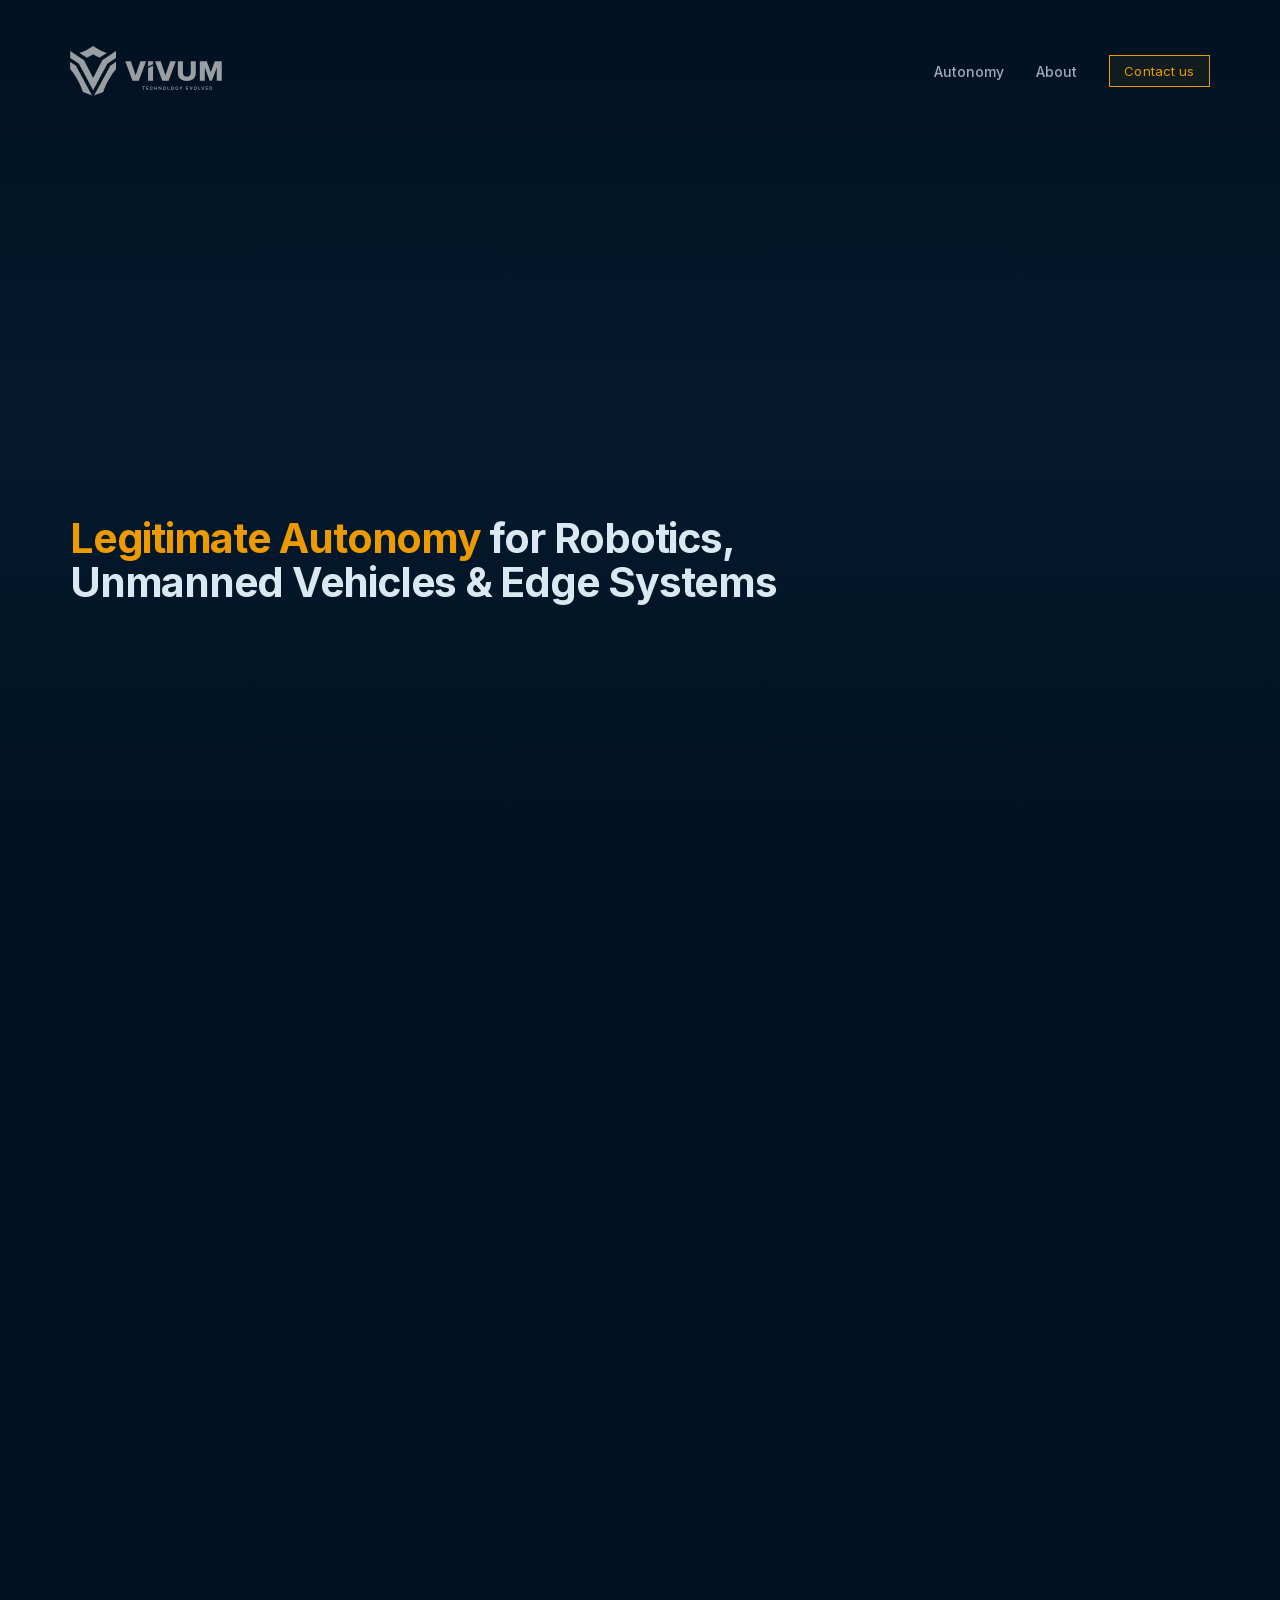
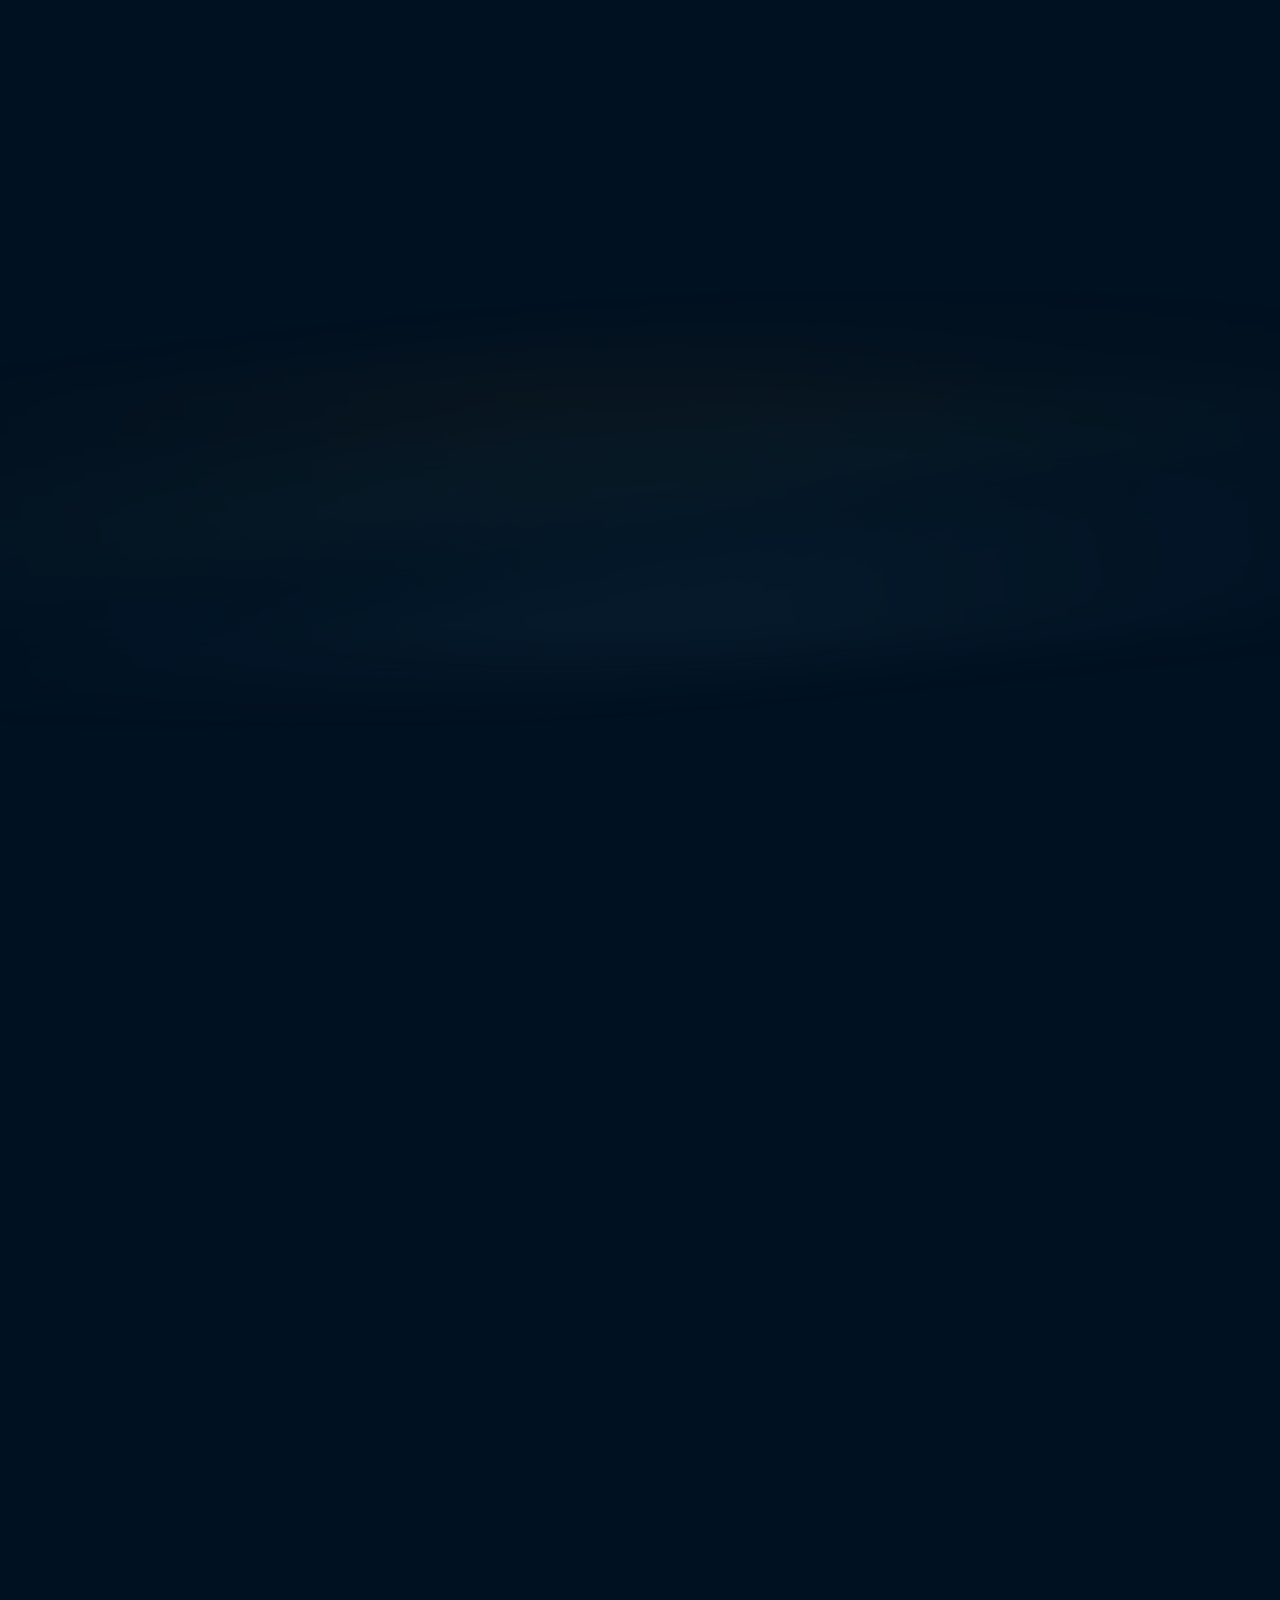
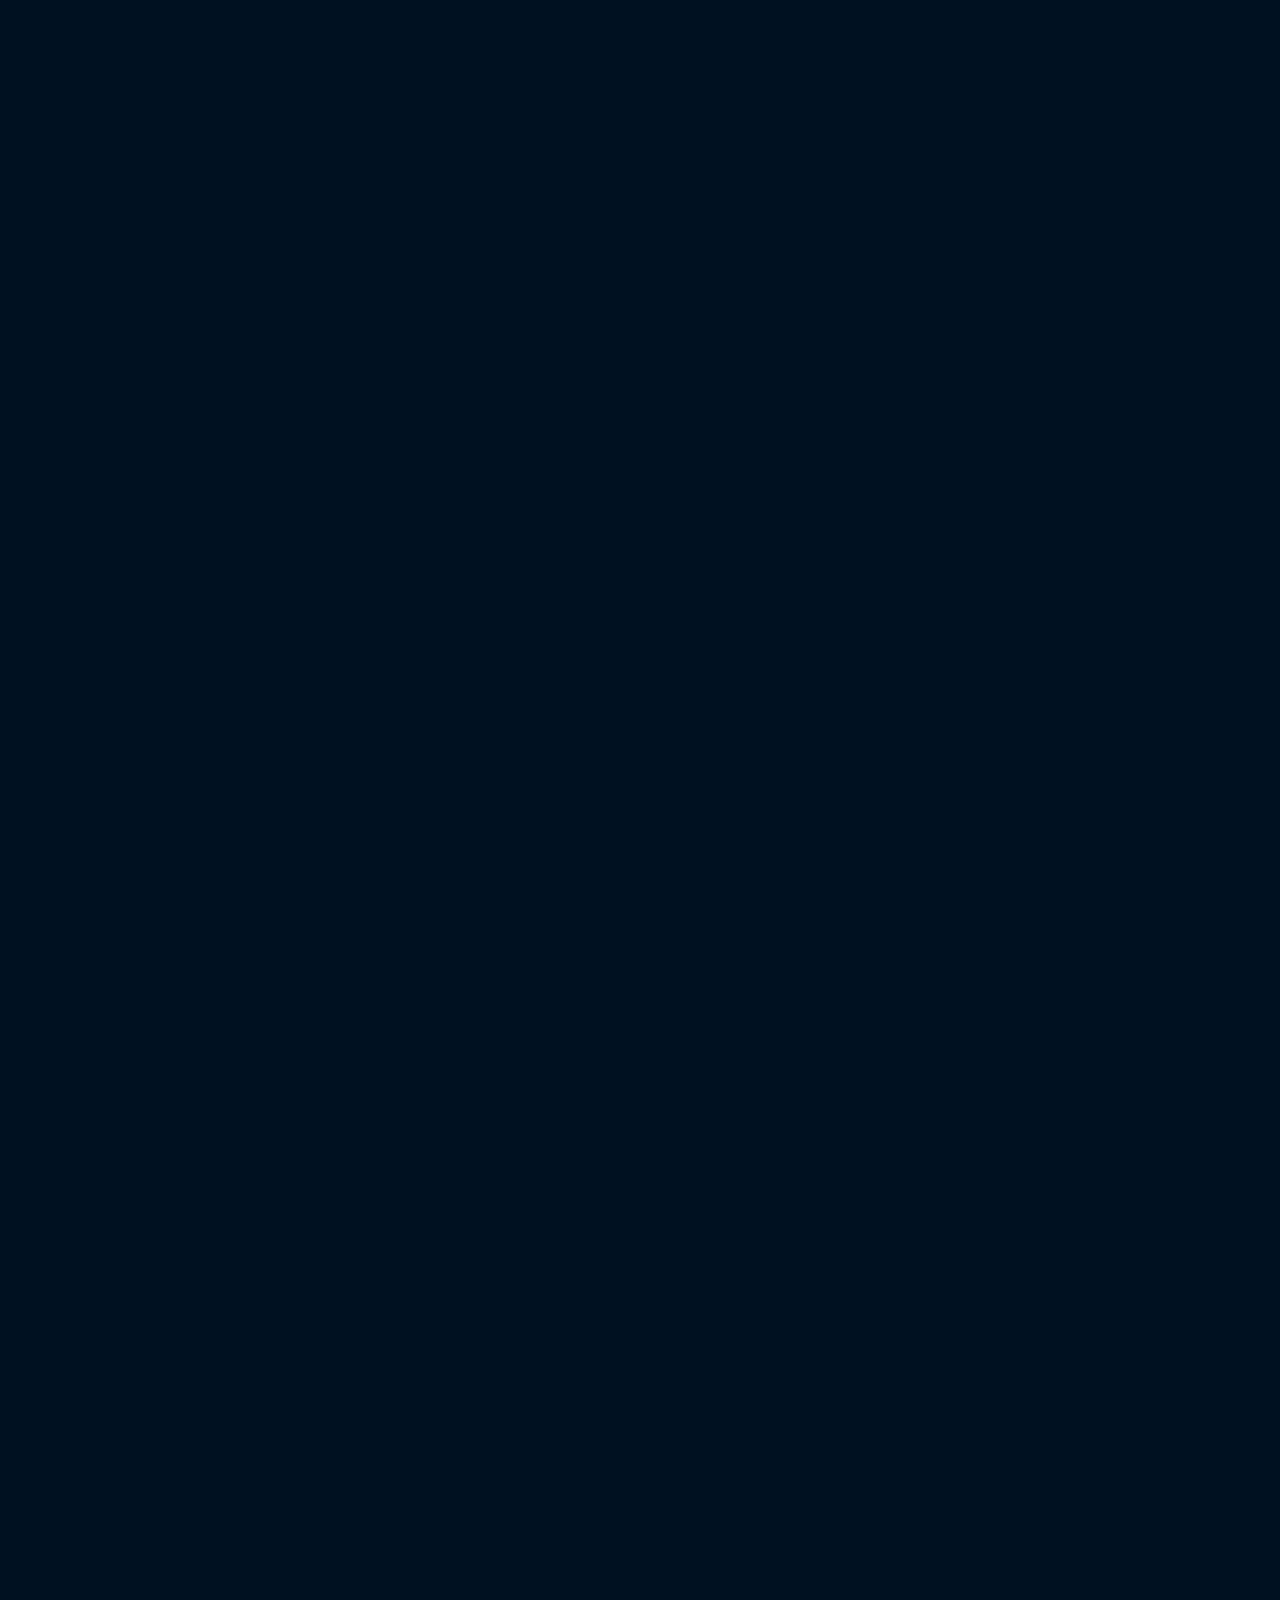
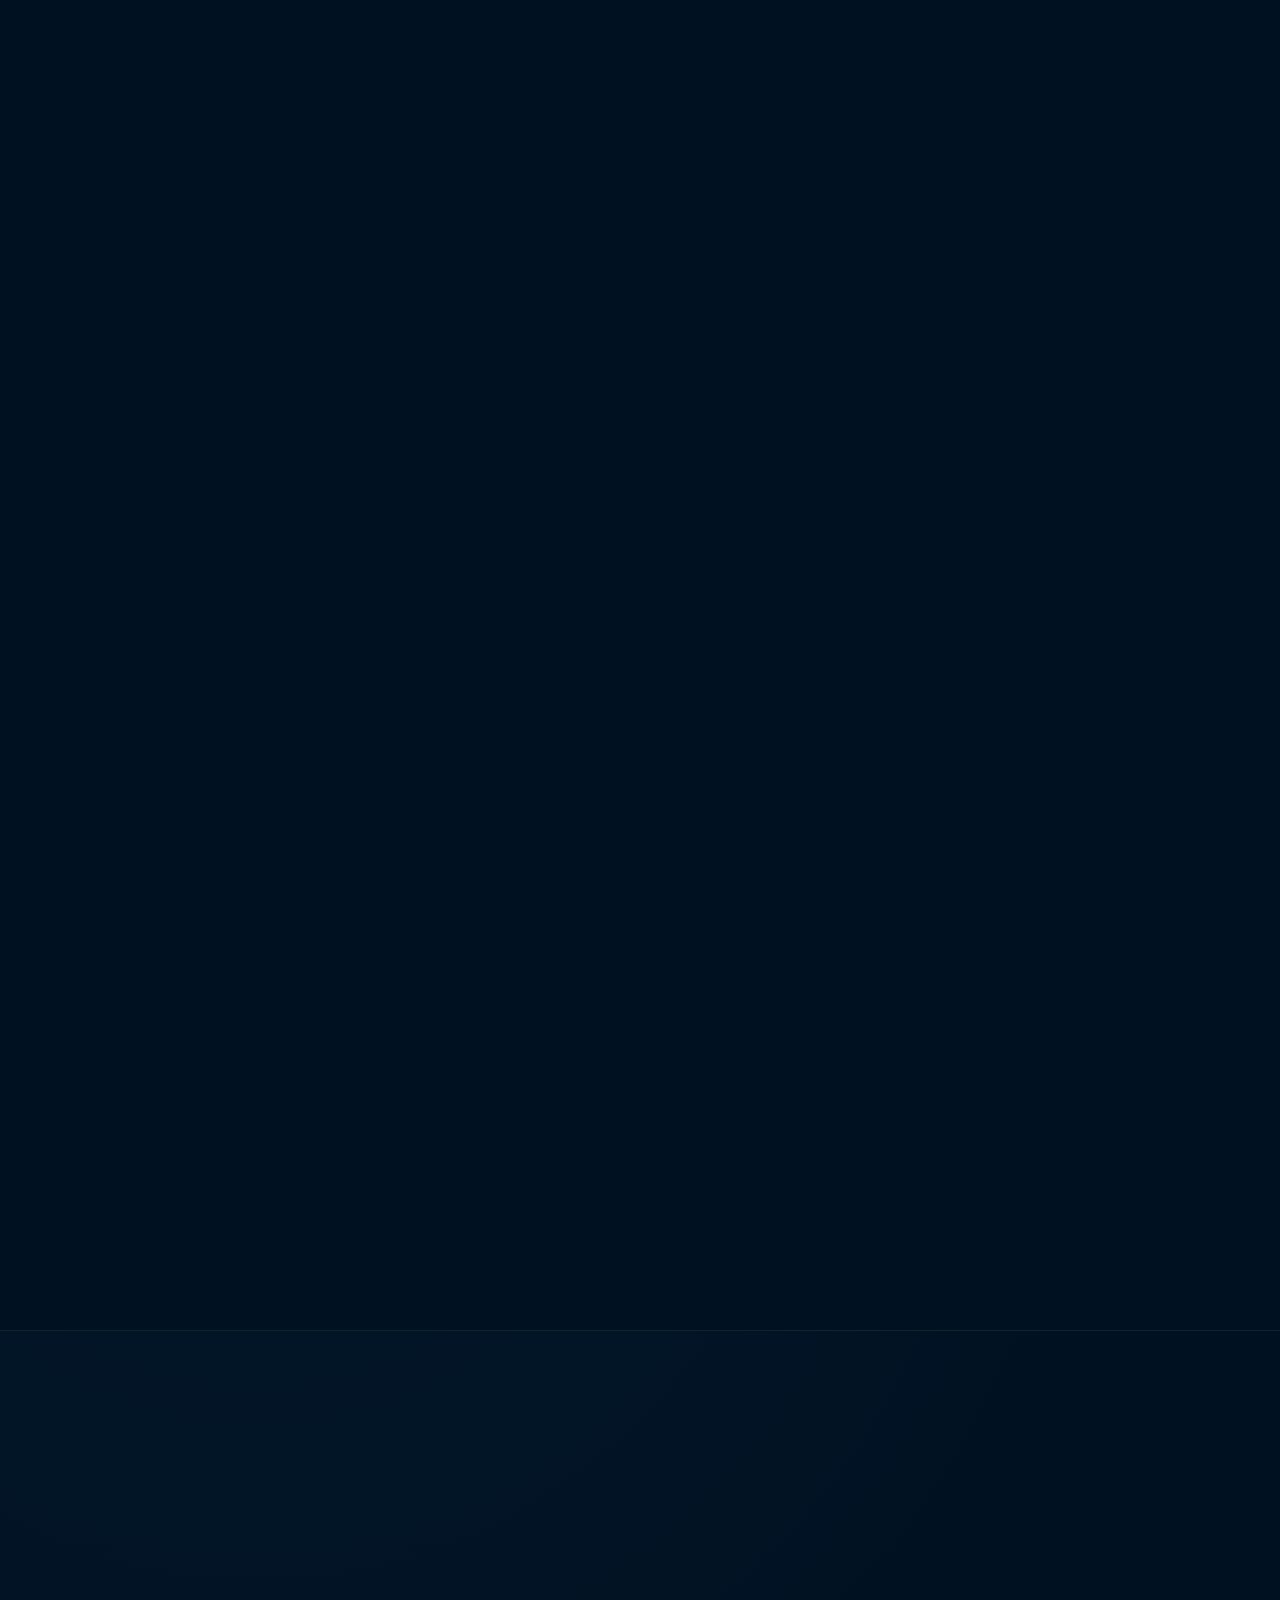
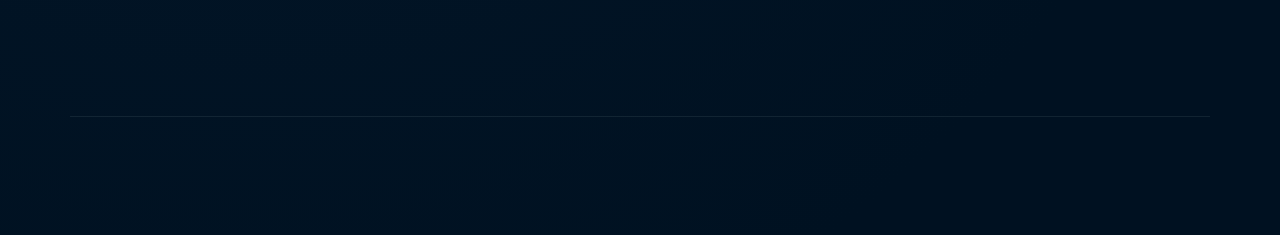
==== commit 8a024de6: "Add animations" ====
--- a/index.html
+++ b/index.html
@@ -20,9 +20,7 @@
 </head>
 <body>
   <div id="__bundler_thumbnail">
-<svg viewBox="0 0 1200 800" xmlns="http://www.w3.org/2000/svg"><rect width="1200" height="800" fill="#001121"></rect><path d="M600 236 L600 604" stroke="#EC9A00" stroke-width="26" stroke-linecap="round"></path><path d="M600 392 L470 300 M600 392 L730 300 M600 486 L496 414 M600 486 L704 414" stroke="#EC9A00" stroke-width="18" stroke-linecap="round" opacity="0.85"></path><circle cx="600" cy="212" r="38" fill="#EC9A00"></circle><rect x="440" y="640" width="320" height="10" fill="#6E7E85"></rect></svg>
 </div>
-  <div id="__bundler_loading">Unpacking...</div>
 
   <script>
     
@@ -369,11 +367,11 @@
   </script>
 
   <script type="__bundler/manifest">
-{"f3235c19-e801-4487-bcb7-1eda28a014f7":{"mime":"image/svg+xml","compressed":true,"data":"H4sIAAAAAAAAE+1aTW8cuRG9768YzAJ7IkssftO2vNgIAXSIr75724pG2FnJ8CgjeX998B67ZzROj6J4NhskyGXEbrJZxap6j1Wk3vz4+Ot6sb36vLm5uz1fqrjlj2+/++7NZnv99K0uFzcfz5cfrzY317fLxeOv69vN+XJ1f//p1dnZw8ODPAS5+3x95p1zZ5vt9Tjk1eP65vaXuYHaWjtj73LxeL50nx6Xiy/j3+3N1cOf7vB24RY5+oVXFe+Xi4ebj/er82WOfrlYXd1cr+7Pl1Pf5v7L+up8eXX74ef1lf35w/DL9ee7v91+fHV79bA4nOg1tXu1+fRhuDpffvp8tbn6vL1aYtnXb7/74fvH9nrX6E+fPtyvFsP6w2Zzvtzcu+Xirzfr9fny+9ban38Ky8XH8+U7n6O4ZDRmiWsbnBRbVVJb+SA1rb0Tl02qUiPaWi3bYy/GV2/4wWWf6bfl2zdnEPwvaxJqk/Z7KMKJvl2PmJKkYnKUqiuvEnUbi9QwONMkZ5NEo9Esmb9Je3uAj5JxeArNZmllbLL7/cF0VWL84fvHn17vVePP4Ix3EtSqSvYmRMnehiK1NzdoN281SgxjO0SJrc/+7UvO2qTlbvv3TSWktfVOcjEpiYsr2yTwTUqWb7bje6/idmtr4sNai4lZfFxrEfWW7cscdW652+6vLv2I9nfrL9d3t88t4NPdze395nwZfJPiTQvi/[base64]/s04aXiXOFyBNKQhzaYGkxha6SzLOqkRvKBp/EjtSNU5CtcCScdKCVQnFqOR0TJEQzKhsbBioveUlp8EZBVVCrFFpCXLQU4fpO/7gO48RXVQcJkXw6PlVMlRyXgvHlRgnMCp2ECyYa3USuH41TjItVrAsGr8NkxU5NSwYIbWgBQ09fQI96BP0RQ/T1DW8apy4WS6huxskQnbAGiAwq1GpmTaDPqnSyzBRsyoeA3usJHRHRodhqAAhGMdeKuIT/BdoJOvFZ7bmtVGu0HqwuYMuQTw0qwnTNTRThgyFtyunAzbZnSCIwVsDpoi9FbgLWRV4x+ObAsv2niMbSpfiMhwNUbUaLx7qR7h8VMR4cRSSTMAyqafj9EYRWXSnF4Xk4AeY2dCJ2s2QYEhq046FS/Kmx0yPydZ9RPtfAL/ajJYoqRk8RaA5YcABtk+giJTF+a+4yoOgElpZYtjaNL70295v2cbrBuKKAYPbZZ/rlFQnSTVaAL69JB/XYMxom8S0IoK2vUk1dyr7tM4weJOYV07Ub/FFvuSsJ+Q9Lol6o6VK0KH7naFrEGcIiWgQZ0OPGAQVQhchUBm/GBhjD2/DwPMgBsQSo5+tueDYIMaPogQ0WvwOJXWPkh7Z1GyHkngUJfGFKPE7lNQZlKQdSrqeGy+BcsxuicPOAMAE7BP6dLTPnAIX0UVupCXBsTtPZKlqDvzy2+JddF7yzk1QGzopFtDIp816yaVvE2C7YEc+8zBlwMDjOwsJMmCgj93Gnn+O7WB5v4PhIwdjNHorcwd7freaJ0/uYPCeYo6GTbEPz4dbWN1tYaOsgy0sdheMWnbtEdSeW7/pyzoWDt0KpH8EIp3YDXcB+8dgtGJDMJM3GpR46poTgIjkTOeYqqdwGcTAtKmPPEFSqNjl/w/5/wTkQ2XwjpCfPNEh/9QvgHzIQNYfjfnNP4B98w0QfwbORzzzDMQ3XwN78zWin0fvEVckqXmH6MnYHdJPTX/[base64]/0U65NKpB5WImEz1apxX39sXI+sXRDFvGE1C+eY0d21XHZMnoDpzBqwp/Erj5PJIKGZLBqRl/dHy0f22gQXVinbJFqmtB7tvxzMdYJKtZEzTz6Q6RN9uyLJFWwdfT3rwDocaJvskm1/9ICVjQj2sQ4KonxRu/aXfaYTNAmJdeofn+MQqNoPAf5LU52hr8D8LhlPChHAHDOenV+Y8Rx46bfFuxS85PZvyXg2/xt5zual2Q1MmXb1ys6wzG4OzHwCxqLK16wzW7Bw4AlyUulRcjqrcKYTNCmBWdDJRNsnOkGRFvZH8DjpL5M2UepAVAK+KU/4TaQu7OA9ycO2WPATmLMgYMN8ujKe8hEX/[base64]/uVYiVMIo57fUFJ0eivAmzGhKlrgBtSgFKtItm3FZbpl5/Kw3Cc4dvoRHGbmmbD8yJFHiG3gJvZ2IsU3PiZboSXQOyIEVtEaYRru36rpCb3KyNXjHqpiHbUiI1H47CTn6KMuXE4GusDluazKdyOPWoonIDbAFAZj/KCpcB4WaI8CEdR6DGlH2zrZwio7ZRnBiEKPVy8SdgXjkhludYAVM/z/cj5A7etjI2CY2Kw2nBF4Sk0cs/kIDsOarzmKoRBBQNAfuoK2GcUcD0Lq4CUsliplojwF55HoRlkCfbOHrf+hTZMWNOUi/VbOBXgzNPM+B4XTC7ayUFq9w6ydNDsRbRl3EVBKujUVCYo0hTuLQEpuw4aoUDjllyZ8jTkVDHA974iQRgRUpBLhdCJ1cOkXtp83dNYuVRCrQJ8ARHrKwgwRclDQKWTxVWTWcyAKaCE79AaAogm4yIrs0onhaPfsv+IUJSVVTgH/ocANxtdqKVQ3JvBMUhIkCZqX4bFMmgHbxuYEKtuMKtr3Q6224ExKNVUpK1JiJISLcw4p9B7Quv3JT5gNnb2sxP92T392Sf0Zyf+s0/4z+74bzoD4dVgJ0D7PAHazoB2z4D2KQPaPQXaJxRon1LgjgHNEwY0/4QBNTJrHClQU2TO3zlwb48TiBD/GUMijJX84AqijsDCSj3KGc//4qn7rX/c9XhyEhK3Omw+R0xH5wTsoAl2K5IjiLE1mAA7KU+YgHmiumQ7lnFlPDSxrqcapY4JfS+Q0F0EhzEtcm5TyDl+9Pi8SbmE0istZPtTzaWd/eHKBviB/ppUD/xFmsB2EzhkXxFbfiIlJ8KoissXLXeAaTMt406U+xQO/o+dkGSmNSlyYbzX5tnUhYZ+whJ4Y/3ESQcPs/gafzbb67d/B7mhMQBUJwAA"},"34d0d40b-aa98-4ded-9f40-41e896377943":{"mime":"image/jpeg","compressed":false,"data":"/9j/4QA4RXhpZgAASUkqAAgAAAABAJiCAgAUAAAAGgAAAAAAAABBIFIgWSBBICB8ICAyIEsgMiAwAAAA/+wAEUR1Y2t5AAEABAAAADwAAP/hA+podHRwOi8vbnMuYWRvYmUuY29tL3hhcC8xLjAvADw/eHBhY2tldCBiZWdpbj0i77u/[base64]/+0AYFBob3Rvc2hvcCAzLjAAOEJJTQQEAAAAAAAnHAFaAAMbJUccAgAAAgACHAJ0ABNBIFIgWSBBICB8ICAyIEsgMiAwADhCSU0EJQAAAAAAEBH39gW7WZ3bSF1o4v+52cv/7gAOQWRvYmUAZMAAAAAB/9sAhAAGBAQEBQQGBQUGCQYFBgkLCAYGCAsMCgoLCgoMEAwMDAwMDBAMDg8QDw4MExMUFBMTHBsbGxwfHx8fHx8fHx8fAQcHBw0MDRgQEBgaFREVGh8fHx8fHx8fHx8fHx8fHx8fHx8fHx8fHx8fHx8fHx8fHx8fHx8fHx8fHx8fHx8fHx//wAARCAXdBdwDAREAAhEBAxEB/[base64]/2gAMAwEAAhEDEQA/AP5/5CvWrPAm+TysFCP+ghfQdmVSPw1xTEnzcXWkV/C5Ei/KAAQT22kjGPd21a0BH2lGIYdQcEH0OrMHkSDwRsmN5B8i56g56dPy0CZQgvkez4AZ0MyCmcybYp2PjUkqM5wW79/jrCMV/L4vEESVS4IdU3v/AEI64x6aGaDJ4UNOscE23cvveQFUB9FYjtnHw0LZoAnqSU7IinjzMUzIs2GGSMhlZScgj11VphBvHtKYzITndnPTWQB+PmiSzGWiEoGco3Zs9Nv4dP7HWaNQvK1Y69jdFC6QHG2OYgkZHYsp/trZZhJIpZCDtJ+GltGNtUmRiBhgBnKncPyz8fw0Gpd4vmaUKvFc48SRTbQzJn2gDDFUOCfw+Gp1hg9BvuKhxvIL/IcL1j7NAFCbVVcn29xj1JznRhtOMyINDj/qztGcjJYrg9AM9tW2IaCnXJw/UIDuJyuDjpjbkkan6MY+hZG3GP2t8qN0PTr00/RinWgqe8zSxxSbPanQO5PYDA64x1z665vpqFMVeWMz12cNhUlLKF6qegYA4wT66FwGE4qE2BLYmQiwjFGXJAJYY2MADuBGlswrzHHxLKl2KP6eKTInQKdscg6EADsD6fHVZ2YPxXF34/3I4YrNaUjMsLK5Qscr5Fz7f/[base64]/MyNFI3/ADohsjkcbXL99p25yOnwzpShoBrUbMEMsfKALXLbImbJ2yA5GD1K/njvppqXn4lea4pq/[base64]/uL1Ujordun/AF1TyoZorX/5JoYrtKxIsdqPM6qwAMnTDHCZ67s6jM8BYTuFs8g0/idQzSAq6ttP7h6qVOCQenXVaQtIoVpfoNsyj3biLMSMBvB75D4y3XB69dS1SSbe4+vW5WSPLUa1x/LUmCkx5PRk6kFQCeurWuFUZRataQ0LKRMsqL9PYgJJBz1JPt6eoHx1JPkd4Li7cFmPkq90y10fdkN7lYD/ABO4HP610adUBjVbluJa8WnqlVtqytJDkIhJOFaLrhW7hlPTUtRA1wRu0+OhmkXbIbSKhO5VbcpbarA+u0/[base64]/QV/y7HWvApR5OtVik8jzSCw05lerXy4MrgZX3dAw6nB6ajL9BT0crxluGWjPDJTp7Nz2pWDMd/QGREJwme+3Wk8BCZyXDT0nmqNC8LiMNCwYSb0GPeCRgiQHK4P4aq1lJmvt62kSSIIQUnUJJA3VW6n92MHHUf6a2w0JcryENe6YWrqqKW3zYB3sx6Nn47cZH+mnKqKyUeE5VuNuQy1K8cv1CGO5A+5Y5om67GHUdO4bvoeQZS5fg7Ui/W8VF9Rx3IN44q0qjyRTuwzCQfgRkEHWzoDBNSsZYeUtIs0I9tasu+Q57q+MqpJ+JGpdZj29GsfGRW+J2wxRNi48gZsB8nxMf07u/wD46UYj23kribkabzRCQrD5dwcbiA2HTJ3p8D6jvq0qUlTyRat2nmmqrYjVzaqhduGI3NNFtx+2c9R0xrGFY3spHUmiwslc9FyMdMblO7uG9caxgc9WrHclg/dihtIXqsASFkBLePIIJ66q8NQ1GTw8nFV8csc6AF2lbY6zEZG09hgH+upaM+ljh5rPIn6a7E5sGQinyQixMCB1BC4VlPY9c6jXCYMQWuMpV4mvypatV8boYEJk+YrumI+Q/DPXWaYQ9fjOLtGZE5ECeZw8UFgmCQsTuZVmzs69hnvrJtCjx+I5KjTspJCYkhVHaN9u1lU7seqsPxXrnWbGi3HVazWw/wBNNXtEMZZmQmuA47OSOm3uGB1V4AaOxDxyXZH8NmGYLCa8D5eXb13rjIGPQk9tR5ZmiHf5iafa9UiGJC0YhHuZos5UtIQAp/DXRZRWclDiHq7l465KEhtIyyLMrFwzj27SM4bqOo1NdGEOGhHWlk4OaZCjKZPKTsaKQZLIxx7mYKML212tVKtKXBUhBUsxgqsTwM/kbDqQjblYgfMVPprk9XyToDc5G88NbyyAS7tnkUKqrgZLME29/wAdKRkGq2bFatFZV45N7HMa7SzJ0ysmeh79u+j2byfW+AomtDLAWalvZwTklGJw0QGepUdCG0/cD6LfGcOONdb/ACkqQxGPfx8LdJ1wN27xDcSrDowOo1pyGtK/PzJQ2WaMFeBLkJme1Agkfx4HsVjkRgn4DqdSleEnEAtLeEtkG79RmeRzJ5f2AhKKwB3BsDv6a7a4i2gVG1WS0HFXxmNxIr5coDGN2/cvysR0JGl+CWhnmUhr370h3RPNtnihIPtWQA9WAAyB176jPUZG4Zqt3j3tNuexVUraYkv5q6/I5A+Vkf19R01vDN4FBehhhqxNuevI7Yrqwwi5+ZAcqoOfl9Dqmhg7xHI0YeQMc9b/AIcsrJHKCHdnYECQhuy/HrqdLhLQ/wAz9uWf2YIFE/jALyKdgYP1WNVbHQ4/LRnRloGeEavcP7UUbTkGYptVgWAJUYJCovRegznWbcFtmOaWik8YaZpJYCYkSNclWBwCc4H4ZzoVJRT4OSyk0t2NB9CFxI0jZl3diB64HdcaNUWcjbrJDy8hVya5nVq07EBykmTgjudp7412SuS/KBrfisXLdYHNeRvmG5dpU9CD0wgPzZ0PMQHSSwyx8LYkWU/tSQNtE3QMqkFty56H4jXNeSfYnR5VtkW1fqYwwLSKC53TH3lU6Z29t2loWj3lOStrYlFYCtFFM4gijbaWJHVT1BIOPTp11s5MkH4WWC/xU9GceGOcK/H2VyCswBxAckja3bd8TrNdM/JKk48IEdpijxAO5AKDIOAOpLe31/LVU1LvB0Jn5COykGK9dmfzkKFII6qv6iWbqFGuevAMk3zesSWLzo1m0SwaPaASg6KoU5ICr2A9R11a9DkXgsXqyENZkilycR7n2lNvTcCf0+mNU0mMJ8TWLMRr2g086gSQyszNlUOWyM98D89UxZTp3+RpCvLCIms7gURjsU/9pY+4ow6d8ahpMmDnKcPFVtryNJY3r2j5K8jMvjVif3ogF67oz7eut9ehTEoOMqcglizSkELIrPPDN1coWyWQjGcdio1nqGQzQ+iTkIgdwhnYQzSDDeQMQB82MDH/AIaNNwGJ2Kcz/VR+JlYFkhLkErtPykZ2suOobvpQ0msb0FeWdZwLJhYuygrIIz7WUk/qwe+rTVQple3Xat9s8W8TyVlx5ZIZMhySMdW77Tj2g6m/2YezLyrFx6stRTNYYgyM7DbgBm3LjHTtuGsgSH6NnivFdjhjkY2RGksJQM7RN1ZVdvb7W/DUtdM0IxV3tSSusoP0jZkLf7rLtIDbFOcK2AcHOnwKcQ3CL0DVacUCQoiOfMznBZhlt5OS2MZUfDpofQR1E/H2JeCpztEUk2vDkdNqqSQzHHTdu6f21yTJZKe/BTrvVrDwTzAuZWJwSCGIjwOjMPX+2rlFImwzNXrG0UYWtw310ffG6E/NKDgJ/wBpz11TRmimKLNU+ufeteX2uq9zHuGY29NwxkH+mpoIVoTxW45JK0UkU0ZZfGCS4A+SRegBz6qNZizN3kZeMlaLcZZp0UmFmZnji/[base64]/[base64]/LgHJ6devXS0Ubvcdcluw2apaIW2bD5yFZQFIWP5sgDJ/DSnw1NRU6SxSnkZRFOWbwqy+1wp6NhepHT10UGxqny1ZuRT6ONmdhs8T+1AWBDt0Hqx9uDnQ8wIZmr24atlGjQRvjbIV924/Et6g99ZMaTaHGcotjM5DqF8mTkgj45+Hpq2zNm9jM6ujkvI2JIMlduWG0ZXptwT00IpMqqlepxosjLxKzosYIkY9cbmbpqbSPYg/LXJIlUttiSQN9LAFQ4T9Xx/E6r4KgePlbFmhPGzSSBguIzk+4Hrg9/XJ1PzGTCfNeiSl4pIWTLAvYjwDGhbsenXLfDVpUpI8rGxHM1mC0syMP2H3FQDnBA7EHPQ/HWZmjpv45uTXyQxqtsCOOfHtTd2OcfKPy/rrnekMmcjx9Kg0rnlo96FmliEZclQc7RtJ9em86pOlLoWpyPA2UiCR2mKt5JXVUTflcFmUE52r6+us6DH63G0LdIx1rkBVMbTjx7VGQ25R3PTrqG2HTU1bi4FCpyVdgAFjwWbcSBjyYXoMnGRrKjRO/x3GzEubgnCOqpCyyBYyvz9cDB3aqm+oDrJx0EQjm5BXlZxsG1v9xgc7unb441mD6M8lYgszRxQSeWsYFUTKSFYKfy+OR10LhkQJb5pu0PjXZkMy+1VyuQcsvrj++rSpaRShmhj49/DOK8bPvQNGMvuALhmb/H/ALSdT5J8ipmMgMaSed+p3sDsCAkAICe/rpgwxXq3LU0arvR9yEIp8ZeNehOOoJGkzH/[base64]/5azRoWRWTkJ68QJo1jF5FL7GAIyeinaBqfBhFOKe5NI4sRhihyfIMhAuQeuPm2/nprMe2aDIIJ4LcQY7SzpISMAe4ZI+btopjFbhqE9rEFqKecs7suBuBIzk7sHp8Bpe3Aota4fjEnMklsrODkxQROy9ME5bAxkHJyvTTnTFaCx1/t5w92W6/m3j9vwnLKPmBLHHbtjT/AG8GbYy44GRjODYQN7nCKh3MD8oAPQdumfy1HQ6P3IFtq03EhCsOyKQyY8mFTJwrjGw/[base64]/WZIaZ0uObDLGjlSX2htgAHfAB649dR4YNAs8X9Nu3y+Xx7/qMx+Ld/wCXv3/11cLKEVhOUaaBniqzREzx2SMs4UnLFMHaq+qjWEj8hCGjWGCZDDEqgS5P7r/qwR3UntnrqkxJ/JwOlhYpI/E6oCVZSjZYZ92fU6pAIZI6aoT4NjRBGIgCfavk3dxjufhopjQku1grIGiIwwYZBH9fTWcZqM173KyTefLWWhIkZW6n3dzgdcfHWeUFZWscnwd2nJXs1Ja95Ix4Zyc4kycI2cew56HvqFlr2FIkFWOOUJbV0BwCcEEDPcfHGqb/AAIe/[base64]/i5CmYK6nEREYCBs9AG/HPzHS1wGyjPxMaxRLHBHJWnLRusg3PG46q4b2kZ1H0CZFay1eRJIgkkYwsiSx7icHGCO5U/EeukoZmnR4zBXEVWZ3UJMzHYSeuwN1VT8M6EuhA/[base64]/HUO+iGTbVy4I/oq7mGtA4Z5c70LKOoz6ofjnGqSKA8ty9m2IITUUcjCUWGQD9to26KGiP/AOTg6cL/AMFInLz/ADcEs8EsnieBgDNFGu9OmNq56YJ10f68miKTW4+Z8cqMFvmMCRELYYLjcQgHRv8AIa5fLQQ+aKdJPJYK1iQ2yQKNjhj8jn+vbSghRme5xNWrYh8LwFH8i48kEgOCybQSgPx2YI0QyQ7CIOdK/Sj6K1FvnetModWkx81eXG7D+ob01PgPB9Vhu0I3806txxUtIzMi4Gf0SLncB16HW+UyX0UT6C9MkcNpVto++I9RICuc7kIwwx1B1UaMaNnhrEqTJ+66HY4hiwDKATvAkI/qG7aIzRmysXJ15KikwPGdzRTwgumBu3BRlWB3dOuslDdEoaZ5eDckYr8nXBjdCfHC5X9WSfYxA9eh0t/gaM0s0b8C2oPK0hEb12faR/[base64]/vpWhoxcaavwVKiJSljkLDSO28q7Qp87KT2zt6eujEtMKwXa95nklb/AO2kSNsZsL9RGp9m5ugZlXoM5zqnRaPaHK8nWsCWBIykkYSxRnBWOaFvnLEfLt/ScZB1ojBLnG1/E5pxPJRssXjYjygSxj5X2no4JwCO+p+goovAcvTuVzNDvn2tJWCnGYwPcT6rjPVWGr+ivo9vLTS8kRBWfbumjC7NpJyVGcAZxn26APrsVS1x7ywyMI+P6+ILiWFXGQGU+457htaMxitepmWMzrNK0zRf8onaRDtJG/odxU4J0tGaHp/uPlK9gPJOpgMhFulFHtULnG5JOpO4D+miIIAtUDVY/QO0ysplEUeSHrk7vIuMN6gMDnDaUzZYdo5WlinrbTA0OJa0pyvk3AEBW6h+uR1xqV4Cwv8AAeaNZKIkM1UZm2PJG6mUDJUDHtkyOuNQ0YhNctWXS3YtzTCQvAI5SAixo2SMLhWXqcMRqxM1o46MILwEwGErXSNQj5LnoD8uQOufUaGZg5+NWzXa/DKJKkDFJtuFZQFyu5SOjAnHwxpRkSJbMSgqG3SVdpKYJkO3q24t0UfBRq4dfQ991RxPDR5OOWKerv8ALJMpJ3Nhcws4BG5eoGt+t+mTkT4i79NfaeFBXNUlwWYt0HoydVxtPXPfTvItFjm0RZ5DjcsZimPhCNI8U+V3J1Xdj/EdtcsEoapcDbv8fsbaleIBY7MgyCF+XLKMb89/+uluBYCm5U8eJeF4ho3ZmWaaWz02zJ8yqhztb8T31vi9EHLVnnlq2uP/AHWunyKdxV4mH+4q56e4/MNZOcJTL3Fy1k4+xRgmVp0d5eNrBizlVX92uSc7WbqSNRqp0lvpxdTiZq31k3nWOxMjNDx5BJ3Hr8wIK7dd/pNHaqCVKScGxFKpkrQgK8UnoJO+MenXOqcgaL/O1fJXpO6HE1ZVvL1UB4Dsjx3wWU/jrlnUZKYXia0dNbtQ2lq17sIqxLN2XA3fuFc46nGSNDfTMgWOIsxsHrrtnhYMoUdJIxjdsC+07Dq1qlJlDiqqSGxaMCxw018pGSfKqk7y0ZOB/Q6GDART2LPLQOVaf6grMGOCzL/ipJ6bF6Aa0gQzPdUz2JYozEs00iQmQEtksMhCTkFcdV0/PBDc/NNZq0uWqzeWaYeJw3y5jwkokTGAxwGJJ1sc8mQFVek/GzyvvkgYSbopMjx7usfQke9T2/661vDQ39wcWkn3XIK8W+OSKMxtGpG0sMhSGJ9xHcjWxr+n/[base64]/TXqyQ3ZlgsMwMdse0WCCCUZuhVjnb0Oh8AxytOxPcsQXo2rYgWAoi7/CygH3MPm64y3w05ZiFx3FSG5DHvBMZ8rWI8khB1LjI6sAOg10tKbPZbcfJM8UN941T/ZlkQL7i36goJBbpgA41lmdCFPijIvHPSsWWCWWaSZ5ACkc4+Uhh7kGehx0OuWo2A7xvFXhcM4iWJSpScWF6BWHu2nI3HAzrPRqTblz7drPMlYvPsO5fBGUiVgQNzNIckenTVpM0ErnITX82FgirpO28Ags24fBz/10xGPG5G5M3ld12Q4L5jBLMFxtUeuAQW660QwYt8nXscRFZtF/3LYSSZAQfavT3E/KPUAaFj+zMvJ49IXIgFLgQtusbWXxhWGcrjLbn+AB/HR4NSpS4qYUJDFEV3hIbA6KEMjBl3OfXscjU0n6GeG+3FEz2GmhSwCZFAdXUBT8wGcsOh3eo0a0GmZucpUr2ozXCzTJN+8XH7KrjOFB6sx/[base64]/IxjHUHPXDZG0avLLyxhuOmj4YVbSmpYjI3iRhu8Te8BQhJ3jt26Z66PDEJw9GhPY+lRNqIXyXbaGXp139iF9dZslsoWuZES+OpDA8cTHx25VbxZUgFVDdSDnpqYBvmORkj46s8ESUw0chldNzM6uScb2O4Y+AGlJCkiJxs6/Qh1kO+QkKvjLb0bALMf0+701QsuUJlX7cuRuCHpz+Z2KB+pX58N2AA6DUPyR7Eqn8RDce3NYc+eNiixxbRIuTnaPXPpjVMo+kq8SIGhlaR1VRk7Cig9SQXJ3ZHr8NHTUNyt2hNxkFiBPqJGCRGNspsWPGS+3vkfMM/[base64]/fOsp9yZXrsPXBA9NZtGbLc/CSTVlnklYQWQuEsN4iGxliANuudJEIqENKBlksxeKYsochj0U99oHvK+g9dLYsUsW6cc7Q0o5bCdGWzIRCHPUlljwOmNUkUXZuSSfh2rUK/00VSNlOE37sr6nHdjk/8AjqflpkdOSnqzWWWNAF3ZLuW9oQLmQ9FH9+uulLobjlr17DRQ7y0oYSP5NvQgfKo6H+uhmB8rxZcLuwXxlXVse3OMfDG7vnTnRkz2nxd2exBWqq04LBBGqh+owcbsH/8AG9NDYNnVXHg4yJuGpoyBFDXLO8uWlH6QR8zdeuucrJlIlUmybVG0ojEiEQ+0FS2QU3YAUgn+3x1bc8CS+QXkUsRw1g6CDKlUG0KFPYk59M9M9tWnzpaZW4os00/0r7UnidBDtJDAY3lcH2ka5t0lgbjU/dC7DY3V0IIAYEfKw6jShQ3UX/7XmNDGyRzSEbZNzbG92SPU57azZIBy86qHk3IxXDYVfX3gAD8joQssSNMeIo2CojjrmSCVcp264dkxlgwP441JJzV/jJWleSKdo4o8EqMMcA9tvY/HrrpnULTKl+q8dGpArhpFrmUZAUZx1Zv0EjscalPpK8iEfHfSWC0bF3URSRxYVujrl1YKd2D8dU3wps6d1noVmSmoS7MGEkvQnYRkIqH/AK9Nc0SjnaL8kzL9SMVJZBHIrLud8EuSR3y3o3pq2imjoKVTiLosTJGaq1MGaqMNIyn5du7K/Dt21zbZFJnJcpNc8FdnSrDGv/2P8qKCcZZyR7m7nGnIomSx2LcrrxUhkijxs2AKWwPdtXJz65OuiKGZOOjbi66vOQ5UBlK4bOT+k9tv6tT9BRJuHSS0scb/AFDxkMFRu4H6QBnb/wBNUtDT2OG1AQ0INdnkCROAD4zn3DDf+Pc61NR/m1MlyAPI7qwDSFmHVR7eoHTB9RqQRElVIpECFwHyvjwc98KAD2BGqpcCWqtqJYRXQFW/ZVjgAsAPawzgD8dZKg0e1VNd/AR3bDgBR1z2yc/00MIEuJN9WwqSFGLsM5IIVht9z9WP99OWbJ4ooVUkrZSV5MMzlASCMjCt64PXOdHWIOlAsmSsgLIfISDjopyvtx36aWwbE5r89e2fGdjr6KchgTnC9wy/nq1lQUqV1kr3QRbyOQmIKq5APUe0nOO34a5O+iRXkob8jhJyEVSvtbJLYHRjgZ1SiHLAxSzwO21S0lronjAYqoB3Dr1Gfw08KD/+1uQlIeRSoXajLKdpQN7sgtt9rdgdZ7SNQstB5rcEdmdZ4kzlkkHlMSnaFIBOceh9dZP+AFRxUTwjfZSR5f8AYVWABQnadx/yU631/ADMtUtVhgB3siEs/RcKo6N07AduuproeySqxRWCGmRmVeniw+W9Du/8ddGWBeKaWUOoHubaXz03N1PfoOmsYajrARRgR+U/7tgFfaEJAB3Kd39hrUKO8TSsSpYhCFV/RHnq3v257dvQHUa0gbDfwFjz+DZ+3u2Yx+ndu27cZ7+mt9m+j6OWTkvFbqpFHfjDJJAFEW4KMh42+XeB0Iz11bULGoKVQ0HS5XYs/WGUARzKCDj3A+73f5am9Mn6I89VbFFI5ppnSCQo1ggSbQeqZXO7r1HfXT6GEuagJJNkRw4TPUMd5H/idUtGhOKkHVAajd0O5CVI7EfHWZijBb31JEkyGaRWJGcMB0A+HQ6hoUNsJYrCSQRb1K7y0e5Vww93Qdh8cHUsaZnqWbEiGHMgOZHjZcuFJAJ/7lz21stEthYK+5lgdVeRgFTyEkDHTquBtP46GAaLjLX06yQQvFIXKSwyYaF/XaGBOP6j+utTUeo0oOPvVr0DLLGMG5C6llQZxjAOT3PbU63w3opyQcdY5mxdLw/QTbFkhO5Y2Tbtztzuz+P99c/pwFxCvJ8UYXW19GLEAG2OzC6iRcHO47QM9PUjVLbhjwchYakgp2/IFO6SJtrzAZBDBXXG0+g9NZIyEU5GS3IYK/05upvEQ8KxtI3cKRnxkYJ/[base64]/R6n2zYi+op0rPQYNeN8+592TjHQe3pnVPaZNG5KcnJcS6K0iSRsxjZ3yyk/[base64]/DS2YjWY6uTLDMw2bhIhjZgf/MfQemqTKGK96zAqRV6pHmX9o5HgZSP/AMCdzZU/Kc6YAhHMJ5FTkbTSBceRFxGqNkbSq9j3zrCUZeFmWSBa5wyhS258K4OWzsOCe3ynU/RqL3YGi5QW6coKkq6KwCbXboyY927B6jpqk+Cmb5qrTsRjmI1eaVf278ahdz/pZzt6blbHpjTnfoyI1WVoWimmDViXG0v0QKuBt9uGDflqmhZ0M1CvykDIqshJBMcr7mQAZWQMucr1/PXNOAuBODWtQrpXWR5IZd6zQvgRiTPtK7iQp+Hx1tNsjQzPG9SKSxXmfG3bvddhLA5JwR7WHrt1Pnyak6DxU80LoCV5QswWRg+WP6kz0OT3I1T/AIMNXKv0VFLNf96BgWD5xIrr/wCn6EaF0EJU+Q4nko/pbkfiaVgTnvIQOm45wO/[base64]/Ua7PKaKOnmc81Sa01YxXoP2LUcKqpdD1DqvoB+rp/XXKQkDxMP1L74pfFPXC+RgoxtAxgYH99ZsGO/b7WzyjxSGGVvIfBIowdpOHRlBDFTjPXRrwZsn3YVWxLDXEkU/kJePcTHJtYldn6lx6Z+OlOjlpinH8hNYtzmxXeOSRgkkyEL44/lUEYHQ9unTV6yhaKFC1y9K/ciCywyxkR7mzNASBnY6EOhXGPQHUtcBoN9yXbsHI0JJ1gAFXfJTUbk956bSp35Oc56acpAhU8lVgerL9Gyz2lEzmvORgg9PbIMZYd8Y0fIpBLVrhbkDXlE0TIo+qgbZ4izMdroVO7ofQa2U1wJClBs/ims0bbGWu/kvQeMxB+h8L4AUkHtvHY9DqfYMn8vyMJ5iOxKD9NyUMTTw9UMTjCMOhO189RqsrhSQgLUuyOCZDdViRGkxzIg3ZJWQdVb11hhSpoonmtfUN9NYAg94LrGw98KOcHbnJxu1tMKQ4KhgaXjDGWuRtIFDgozjG4jdj/AB1fkWfQXXmrKwMhmikCxwEneAW+dT26d8HWaNw6CpJjh3a3Vjb6OSOQP0QxpK5DEDPVS3cA65QmEjk7VyCQT2Cy2DICHA9pjcFex7Bh11efBSSKnBWAt6q8DstVZCBBghzjowQfAepPXUszQp/[base64]/wBmucIhocpyrWat2jb33KZZYYa6nxIze4sIG3eSJs4bHXvrc9jwPztOGzA16hTRZ8E8jAj7/FYf3Fd5J3Ie6H0+U6FqMEyfw9u5BxtwGNoUEY8bwqCQ6ghu5A3lT1wNx1TSpmui3FzWK8rmCusbUpUnjaRjjykAgBfmJOPx762vBnDquX4Xz2Jr1OzXjSx/ypknkCSV5MBmT34bbn11zpqRLC0Vkjtm2qorqs0OTtTxjeQAobLfnq02A9PYhtfbyVqtgzbG80ypGyH6aZimUY7sLG2M/wCupSjBeTlJYZoZKqE74ZlZX3Hecg7e/wDbXVRlUoXbVxeLqhd8aVQ8YkLArl+qnPc/DpqZ0yQThozNSmrsSktis+I+4DLgt3I79/j8NDYNksUpa0iTR3FbYyqxI6KR7vT3f3H56upjQ3I1qH1Ni3Fv8SOEjbARWeUZLN16YY98aydQo8uPJFxySxqS0j7rGOm4j2kD8V/LQgolycqRRRIzk2I4hIqk+9PVQ2N3QfjqsZ6UkXeZRzyHFzMNzPTQ2H/T+4Mnb/lkdV2+uuaUTX8kZ9iiVeQlgsTRCOVkkVgu4AsmSoI/E/Dpp4NNx03jpyWHZLE6usZOxQFLA4SPceoY9/x1m0DZaXhZrcNdnirV55IvHyss+AIjGCNzAsVw4wO3TRQpnbxMVezDNdW2zBQYaeWKY+TMi4Xoe7D09NT0wtxfPpAi1ErCshBW7Ox87oScNJFn9t+jdRjpq3kWhTlIJqM7ySq81h5nUzzMjyEKBsd/[base64]/I8h2xxjJSMx52xRrnGcdieuhpDCPdV68c1dnYoTlowQoG8hnySc5DAZxq8spDPnSz5ONsR5UnzVLCBJCJvHkqyjGUcHp6g6YEJNaOSVtq/M+1wWyoLEHHXsG/Dtp4JRoCjPxkIkJqR0JjJZZvesrr1BZWG3cR6Z66ltpkvyOVbtCOGCeGss5RpDvlyST2Uog6bT2IOpeWaA7vIW2dpLD47NgswRVOCqhcYxjp1zrQBjhORiS/UWIJHCrMcsvu8knrnGNuOmP762kjNHkl2CdYRbqyrJAzszwldhZWwWZCf09z11kjJMahl4+rXZqbyT+VzE8EkfiDODk7sdCNvX2k/DWN0JxX1NqGerDHiashlpuwO0puDbDjrkZOP8AHR4F8PKtC3NyS+FzbsOSpjjOVKMv/q5/20yPXtrPSJoXlLVGKs1XirAVoZRHyvIrkKEfKukBI/2w42l9KUFCXBXIqxavMvgaTKQ2sZjUj9Ix7m3j8dGlejpBpeN/[base64]/[base64]/hrcMdLbp8ZBZir3JJzLLtd4EwyjA6hmJX3Kcj8dc/qk0da/To14loCOWVo8JJPgBdzZGE9QMn06/HQkzEbmZFaE5Y3JcYkZl6GTGDtBJ2hT16Y1aMhOtE9yKWYziKKsdskrn2IpwpwP8tw/wDnpFk17tKXlK8bmQqrbtyHLOAxGcEdBjuNXOFQocdahjurVilf6eZSgaQ7IiXYkoSy7i3T26nXgGeJRnmVm+qcGvIRCqKjoYwSSFwAVyPj31qSLzcUDaaaJWETt44oWypVh33Ejr8ca30VeFyvxEjcVFDypFXwsxgnldAZIz1CgYORkdOmdRYShuj/ABvHJMlSykluRCdqxmONN3uPclt//ho1WY53k6V+MqyosZQFpe5C7vcxVyehbXRFUZtPIldHYmKWZSpUEKph/SR8c/lohkqTuP5GxOQhmVQiSNDG4IwcfqDD3HA1TNCp9ux3bfJCB9pilidZcgKAxA9wOB2/PUtg2eWeGLWQ20SuHMjsmXRUzgP0UDP9O2smZaAcfVmijtsw3Ep+2xGCwB7YO38w2dYwoXtyWH3qQkww7OcKQBgsMY69jjGqRRc42ao/FRR232/T2Wrw2pHZzh1DBREOy7e/+uoaI0hWxPDHKdh3usvts57qMMDj4fh31hSN8nzbbZI0licOQQZY/wBt5M7vYpAG4DpnTlGQx9vWaj2BYtbY5UDSRyHADOMgYQZyP/vaKZi/JPGyzWK9rL+MKI3AZmLZDkZ7bgfh07aEZEuGK1HJJPOksVaTMTFkbJKKNo2j1A9PXVNiXft7wvLYRQzwiMO7EFXxGcEhcqQOufXXPXCWSeWVpA0Mq+xW9jgYD7uoI64/Drq0KACr4QBGXV5UKtKAAAOh79s+hOlMzGLJtWNgidpJgoVXCgEhh65HceusoYVh4+eKVYBZksTR7h7QAqtnc/uX3YB/pqm+C+l7juNkkKWLp8nhX5iu0uMe3O3GepzqGyWxXk3M91omspXkjVVdBEWdyR1HT5SMdTpyxyRmj42lZTYWlnJBEhyXXHzMOp6dfXVMsFyXHWLKKYxvjPtSQDJLAbguB33+me2tlw1PUovF4zuGVAcNkn3AYKDAA9vx9dPkaUo3S1QY1t0EcSh5QQvVlOFO/thuxGo8EwlX+Pld4Y43VWjTdNtx3JyRuHc49dWnDBOLWI3Jd7bZJQxSPflmC9NoPxx2zofgGA5FL0VdkkjHjTa52EHPTI9vocdCNKFHtWhYmsJNKh3yAPGze4uD0UDp09Py1taSM2dFNy44/jlpXYhfvuA/iGC4QdADIo/Tjp11z+WyUSj9y3d8UvhhHkO4xxhcI3p2G/oPxGqf60XAHJRWZZAz5kaZ/bK2WySem3r2055wYRJYUjlRk6SsWXZ09enXprqmMMCtJuMa+/aGdkRuuAQD0OPXTQKdSqs9KSvhpZIxsVFJGAcHrn/pqHppkiicfKZ2jERVlPuzhCuTgAk9PXppehpREdOmuLc43d2iTBfO7azYyRn2j/w1HkGGg5DjkBmrKiLESYxKSx3bhtcrj0HfroeQaA3eTvTFTHLLEqLtCoe+45JG0ZIJ9M6yRkhTzDx9337/AC+T3b9/x8mc/wCuqGBv5J46pqQlXQOZHlbAVyw9px3/AKDTDqulvj71S/NDBLLLBO2FjgIDxMxGf1DHXGenXHpqHknSgXkqtBZA7b0deiyQqGyc4KOjfpw3Ru41kwTJV3jSljwoAZFzISj9O2VIY9OnwGqTGkG1x9mSR/LGIrZIJjYFC2e5Xd0I11TMT2SRG2kdiRj0yNJjSO65xkE9GHoRpMM1uVuVSTA4QY+TGV757H8dS80xd4/7wkaVI7rCOHYyNIEDrl8e4qRnp+B1Gv1fgmBZ/JKRJHKLESkqskBVgSwxt6gbfyOo+fyJ8lgPEIt5gjbLBgNsgIH61zjG7tjQwCeS4quphe2sSB5YlIyq9g+3p06/joSMB+ivpRW1UhaxXfusmA6EnoHT+vppU8DSnw3ICWF3EbQMrDI3ElVH6ZFIAKNnU6zCWfWeHqT2Y5FtmjNnCSKuyNW7qCBj2k/20rZvoFY4xL0JdzXZoCMyRvlwDkhQnzAbgQCdP00NJ5juwjEsQbzKxdJVO4bSF6nGBnPx01FDbQNIEhhnkeToyylMKFwfY/UkdQQGzqaH12BKLRQO0UkWXztd2PsKsOmCOupaMz48JcltmzQvNWkVVEQkO0H3Y2gpkD+vfSv2LxA+h+TkSd/1dXZcy2XQgA4G0t/X46kGjBn5aByKdlvpioawD+4UUDKsN3UKcnVQ0H35a7HTjaGpXkKphpSdxZz6sV2t39NR81miNV+Tv2GacRwq5JkEShgxx1O5juyP6azyEInM0K8kkXL1oUwZD9ZAjAEdB1UN6dfjq8a/Jl/J5w5q7gUjMTY/dgPRGUMCQMYfPx7jWaKZRHG8RYmegK9co8fliZ5CHiwcsq9AT/Q50VrpAZuO53i5PJRtT1YDH5EVt9ipKg7gfMyle2Nut9J+TVHkxj5OePkuJmMsvhMdyGJcPGyekok+YH0JX8NCTS6Ik1nkjYlfxq0AQHYFKyLtOcYPxPx6Y1uGpm/UJjlt1YkkZ1EdtJchAOjh4yMfkc6Uw+hjjallN1gqKcTQq7xYZkQoPawKt1Vvw76zZqjMFGK+YbAaBorCY6Bo4yc4Iw53dT/kdDZqM8hRsxQVVFV5HjD+OSTLbkVs7Q/5jQmZMThjmac1uRr/AEbznDEgKoJPtILfNjORt1T/AIKg1Xr3aPJSCdfN4w0cwjx71foDj8f051LBskcoaVW0AIHmpvKcMU3/AD9cHcRhlPQjsdXjqLRd4+3xMfjiiWZTArNEcBUYk9F2N19uMd9RojYeexUUl/4icM6ZESzRkkfqYKwbI/[base64]/tP1I81TklbZ++DlMxYyAc9/6aGo6EIlMlFno2a/[base64]/j01eRRtFN2gEcPDLQgY14WUhWhDAspZf1K3yn4axhnj7og+ntwWIrduvt8rkkBFc5T47mXUsxj7p4Wfj74tcZGs/Gcin1YhdQ0aTfqCbvcoJ6dNXjd4y0CoUlF+G1EzUa/Uosq7xGwXqnTq6tnA/11OyNBF5CtFb+pgqmGom9olaUhjv6yZ2hvfn5Qe2iU0o7d5OehydWRRCUkUGKV1x+2emcjHuB+bGss8BLgfl78dqA87Trxu1ZjXtwFXEkTLjaSVOPE5PQ40JTjCQjfUUrXKRq9MQ2wS0iLKSGAweqsCQB/rq5+CoUuMo/yM31nGzM1ibLSRiPaUjHQFlY/uZK9cf31GnwGwPOwTyczesEbfEIq4jcLIGREySuMEL19unLMmKzrJdhAhmMdhQgatuEiuApK9GA2N17Z66UxoOOozcVO0AMbu6KQ2CgcD1zkruPpnT9dN9DnEU+TjtCxGPHJHjyKGZV2kfuLuPQowHy99TpoGwn3COHlWQixKTGgKhIjIFy+FzINvQd/jrZDJ54eLqRIXFixFOQn1G1V2kD5m3Esoz00+SjdHnlpSOjUpAruhnCuHjdRkqWjxgj/AKaHkHknfc6Vm5fjrMLLEbCb18Z3fuFsBS5xgbdVjwys+AvIpEhNuGqXW5vV5JFCEOh6gqPhjt8NTQGeG5Mz2BQulU46woVLARdqt+lZAT8pPp/XWeTNGt8rW5oL8LPBXyQ4Ub4nB9oUuTvAI6Kw/LWpminX47jqcz3pZF8IDSRWj7QGI+VgcbWB6H/x1C0wONtUrxomGxmEV5nnEqAtGS/XI6bg2fh013+y2zoOKAt0p6dxnauqq9kMSq+ZQNsi4+boAM+p1yb7whs8fkWq8UyVozVr15nNhsZmYt0cBsHaxyMfhrJUYLW4pOUoIKqCvyNV0BhyFSZASUkjIyA4zhlz176tRGQrH9RT5KnO6NCr5r2VdgUKucdNp6+7r376zfC/QrY41afMNTtWya0o8u1+qmQEhI89j0wVGrT4YPxPJWKtqWtITLVkDF4HzGGV1wTGBkKybcqR66jX5JYXlac0RlTjQXYxLYkU5G4FQ+5JAc7sdx8dbLTBMb+2LD1bkVi2Iq/H2A0XJROxJCOACWKj2kHBHTW2OhPklucXfsyJKjTQWBHgY/bZcvE64O05BGG1sqmXSvxj1bfIWrtqMmZV3z01XCFQB1zggbm92B2Op2oDJ8M81ixc5C4kdh54QY92/agkOxYgx3ZCKvbGqa/AtERbCyrYpYdlYhY3IG5AjZJJXuvXrqvAwscTJNxt9AkINVwqTRTYDTRfKy57dc51OjNDfPcPYrokyTxLFdLCoVKwkxsCS20DB29tRhukojcXFxlc/[base64]/JcZXrR0g0myxVAiG1gyrFJ/t9RhmB/[base64]/AFUZnqWZAtimQpZy/[base64]/PVJ8KRXoTJJDZpRzK08TM8DjYRibAmXqBh/UY1HgGWqVAUKkdsuasQwIZZMtNIB6Koy7knPXGpdZzp83JU5vNBTgfjPMpjjkcYsHqciU+gOeuPjqfmFEJ4oa/1VqR3ikij+nr14x80jD3IOnWPoRk66J0ES+Lgt8l5FkSNx7WhjZsKu0lS5z12qD+er00kUzprt3iHutDNJJMJmVPra6hi7xKE9in3EAf3/ANdcoQLXeVofWtNCk0soPvil9hdF9DF+GqSN8jvN2I2vQR/SKEePz+QsSVDrjrgAe09tTlCiA/MS2OPmarERYglCGSEAOYcZKMQMMc9c99dPmCUuOo2bdD6e2n1Eijciv7l9xyBlsdAc9c6nwwb6fK1ON4lhJtrCHaWKIquwHo/73RcenT+2qRhzjfuHz+Cou1Q0vtEIPkKg4AZfbkjsWbUvI/BCvVw87V3KoxkMsEarl1jBOcde56knVoyFeXSLlN30xYV0RGlQHDII8Dew6/p6jGnPCkP8I1N70cYUMrYTLHxsVx2Ygjr67c6jZOw9qWvBLsmi3wp0d1cJja2FK4/V+OhIEeyVIopPq0mVq2xjGcnCkHYO3TcxOgwzc+ghlrvY8aWVj3rE3tZlz0bAyqbtaGh5y8aWK8EgMclNoyK8MeSrsudy7T8zZ+PX4ay8mRHk42fkOJEDp9NLFmRK4wzurkB+uP0eqnV/UYlWjTr8a9a7ZcqPEFSFseXHytgdfaw7Z0a1TBrvGfy/GG/XG05Vmrtnerxttw4J2lSuOuNFCkt4ykojjhKxhWaJY3VRH1GSFILYUfpB1VGl2pAeMo/[base64]/VPGG6NklQp/EdH1MD5J7X2kVSLRhVCWGwBd2ejMce4nt10/JSRmsZr1GSSUiRq6+2Rvc6oTjcGz7Rga0gsBLfjltyiKIIdm5Bg4IHt6t67vj6jVJAXOFkFyT6a6IzHIcfUBmYoAmAGLdAANc9OEsV5XwynywSplCPGG9uWHtRFU+49tKo5GE4jkQsBjhY2cBdiAb+rdQSD1/D8NZ6RqFmdqjrFWYSF2QWHUdCcEMcZyoDaF0F0iPeeOZYoAPqC/7Xj7Dqd2WOOmrSLg+1gxQo7SGSZ5HVlYZI2foQnv3746aCTVSy1qSc+xCMoZWZi7FB2wPlzjudaGKdKlHBxcijJkkshpSxBK7lJI3DuR6jHbUt9B6OSv8AJpY5FasTpK8UhCgAgbw2ScD06dTrqlFS/Q/Z4aKSczhjZ2HDKScH44U4IYemNSmFC0o5TNHHsMcKsNzEZOBkBtx+Hw1P0DZifgbryySbiFUHxtEMgZP+Xt1vtGWh6bjZ0i3cpbjrtgLtlmClegLHoGYqf9dFZhrjX4aqJZzbedoRsKV4nZEEmDuJ6AjHXpqdVkuky3ylCeSZEikkjyUzK6x+4N0MbANuB/7h01SzwUg8Bq2arVykbYyYiwyB1z7if1D8NDZmTrnKclVAljSCCdWHUhnbAOd/[base64]/[base64]/GxzCjKsOVVcO7AbQHB29+/TOp0+gya2RDsmVX9+GlJ3Nkdcqc9Rq0EPalUWkaOAISDkdOu3PqT6/DWbhjLQWPMYpIv3QzDwjODjpnI74+Os9JhRyywhmCowjjjztj3b1ZtoBKE/pYHpqaak/6Wxs8fg/b3Z8nXP5Z1f0VUK0bpgfY674j86EA5z06fA/iNdNIpMoCXFiOfyPHXVswzICAGHfIGca5QvydRxP3IJHjUMrSpkq+33bsf5H5vhjUtQnWfwD5eMRbxDG89qM5dlVvap/7eobaep0ZNnwRL0tWZ1iays4b3pKGYkbh2XdgqQR1Da6oGSmqRSO0ccjTvg+MKuCSOuOvfVJmEwrxybWXqD7lP/Q6QHlHiZXMfjLDcQcdm6r376h0wy0PFPUlfCg5G07tkm4/Fe23WrMNUqMlNZJmd4ZFJENyu42k9CpZezJqXroMbTk68rEcg8TuyM0VqIH5u/wC4uCVwdDyYZhtX6kkKX4Y2VlLQ3a5DeZO52svt3Y7+ujWQHYrzBVtIxs1pctuQBgHHdQOuDj11zeQaF7VhAEtQpGm04MRDdcZ6k5A66yMhiHlq9qgK0kCzV5s7XViff0LDcfXOh5aZmukx4q8c+6aFVnYnIGAvTqD0651RRQjHI1qc9irPPFZA90KL5I/Hn1Vi27tkdNSn0whV5i3YWSWEwzxI4Z68aGOY5GdwA6ErjrjXXWIjNDF5pVjFwMqV5G8dmOYKzRNnoy5HYjUr8BfRqC/NQryNKiTV23JJKymSPI6Z9hzjsfho+TNFGaWi1GujVQlRFEsc9VvJ1wCMLIc9/wAdS0yYCTieMtztLQnV5vmLB/DMvsJK+OTKnr/iTpv5MZ5g3zLF9PI811Yw5iYpDiQHqcnaemOnTGtiGyJRS2eVsKLLNXtorbZh+1IJSuAXPbH/AHDVOZ8dHwUeNhUW1gnnS1Sf9oSMwxjactnP6fj/AH1L/IMSmaSnyci34xC0TlBER+/4z2ZTjaVJ66fKFMNYq/yUksqBpp1TZEWTa4JGcFVJz1/01Kc8gCoW+XowywV3UyxbZ44ZGDhtxw4Rj8pGO2qqYxDPIclYl+lu/TwCyjN9RbeMD9tx2aRSre0n89ZMzQtf54wTRhIXSs0bB45j5N7Huyv/ANucj/prLIQcn5qGoioVjK7RgSLlMZ/xGOufjqfkIMvdku761jZVEiFFkhBCIFG7Ax0x8dTIEhLtfV0oExD9QiyrJZRFZRheqlgMgqAe+NXmMeFDjeTY0yyRvDFI7STI+6RXB7e3AwQO23UtANcjHiBBS3LHZO6SKQtIEP6WJ67V/DQKZHbyWa8aSs9e9HujjIySfGeqpIG+Xrkbv6avwVCjPw8F7h2jW1EJurR9QZkdRkbkz2P99C00/Bqc9TtpNXxCqNer42wymQoxByyoD1zgZwddHnv8C+lzhZpeQY07aCvJgtXaZGWOLevyhgckMcYOueoiNJCm7lqFuWO84mrMhhaKUjO5epidVwc4+VvUatyDyAntGLk4K8cZjpIoapYr9J44mHu3yJ7pAG6MpzpUgThZ/mHSlDJfiglYTkRzBTCZMZKNjAH49tcZ3hLQODmOOsU/DboNulLCaSOb2AxtuQ4ZcKw/TjT8tGjHFucSK87WpJY4pVRvKfE5RgSAcrjLfFdEYRhIU4BLdZ/rfCEw0LPGykAHI3YyMfjn+uhpvgxhPvqraq8nT5et7YbmYLcURHjabHsbf3XevY6r9bTTX4KSI3B8s31ElK7I9inM7fUwSgNtYD2vHJgFGGQc5we2q1mIGjPJUqNbkkhmlcjYEq2yMjyPj2sAAc/joyxTPZaflSOCBdtisVCpOBlnByTGwC7l/M6wUf5PhjyCDkY4mN5nSK1CpA8vb92IZXO38eudC16BMNBxt8V5Kt2NYImEggDkAqyZySpG7qF6jQ2FF6/[base64]/7PlCLJX/zjlL4yq/pPUEahbfgFoHJOlemZeHPlcExG7g+JWJ6+NASen4nWee9MKwc5emmMbtBeAJ8sUkf73tHvA2bWUfgNVrPDPI9x8/29z9qbi5K71LzqzVSHzFLIi42KH9wb4Kc6GmhhMTmbM1lYJUSNJm8aWGx5xLD28jdFzuGM4B1UMzw8jy1XlVkuPLarSH3gkFGU4ARcj2MpPU6GqB9zyQxzPHNO5qxOBGSFWMk9QckDdk9snTjpsgkngtVZ4hJJDYhdWrPsDCVCuAG/xcHtjvrSMRNKnKwR5ZiMHekiruB/D3f9D66ajU95VXvfb9VUliY0bBUI7+9TIuSo7d/RT/Q6cOOCvJr7WDzpZ4wWBN5EaREZCBvT3dGIB3H5cA9tP7F7DRTpcULcG7YsEtfpbjbAV1PUGIt1yB1+OuVBsYl5mhEoZYDd8KKJbUQaNcxEd1I/cIHfpjUvLBUH9zWbVVorMtlrtSZUlgrgqIJI3Pu2KB3TPUavELyukmTlp6jpHPbYxbg8UYymUXuQvUIR2z8NPzTQsryE4n8lmJ7FckLYQbFdY3+RogMbgp64x20JEvJi5WlpJP8AVP54LELFZI0UiRZf9sxn1wOnQdNbIpknjeIeMhUmVgAZd6Nk4UZ/bU+v5HOq00Xwl3ZI0ryWXcWNrIJoyepD5z69GHTtqs5owoW0/kOD+qEc7NTT9xHbfhF7Ejue+c9xo8MnwAu8hE5q26oU2J4BvMrhVYp7Sdv6T0/rqvn8jKM8TeezL9JyQVLLftV7S4FeHOCrSAHrkseuMjR+zKSpLzBxuPkoSXpeRkeGGBvDt2ZL56YiySWOcHv0GoXQDpzZkkjq2OOgmpIgiLFmEpgHVQ0uOrfDI1Py/Q/I1yjRvwEN3g5JBVM//KhlOHWaP2hD26LkMPjpzbGZeSXFysPKcfKvJRtPBEVkFxVEbxyR9OyDbJG3TcPQ9tVpTQMFPx6UIBYmaExTO7jBMsblsH3/APlU/wBda0bQFPi55+UWOSTypOfcBJtKKoyze4DHTW04jBuWvWJ+ZW2F8tWDbBTibDFYAMHpgA+Tu2mcMvAe5Skj5JDVB+knJkjD9VCY9yZy6uFPTroTBMb9w+1wIGRmSY+ZVJYCu/ysMjvv9p69u2pRKJlSWw/GTyXq4jigZUhnU4liZhkbXBUsrDuNU13h0H7NeaT7diSlOZpYpXeVZQGx5Rglc+5AF0LySn0hcKrCV47CrF9bmB1CblKFDhwe24noCNdG16KYqDLHvf6MRgBCkUuXB2NtcliQRu+B1RSKVwRrwUvUokM6TJCrDI3kBgD8wCnqMaheSZ021pYVhZJfJteN41QF/IS2Spdf1bempaM0b5SjLf5ERQwo6qSEaDf7iPdudGJXdt6HGsnCR6WpMnH1WhRJXDySSrHKS+0keM4yOn+S+mioCWvHuthrIsiKGT3JIMACTOfl9cnp2Gq+kUilZ4sWZHu13FhvYu9Su5gi4CsABt/0B1FCmqPKUOHealFAGM0RksyTHenQdVAXv8R16a0bND2vb4qI0y1ORK8aSPFbhZn3rN7iDE5Ht3dehzpd8A0xyPgoLU4NaX6tEGRWYFZUwDk+LId++Qdc0/QKwk0Z781szw0o4kmCxNCImBcxEqGywyuce7H9RrppKeSmz6aeSlUmoVifKylLlse4rHJ18KKfa3y/[base64]/10YFVHm5KOxCyzLM6zVqyEuT5Tude25vHjqW1D4bwXEtVuO80kMMctuGZ3qQIfajkjeZ5Cf/[base64]/mSMHr+OuRzPqPGVeMQxy7nCIWsRRhVkzI2VSVm9qNg5H4aG6Z6J9/[base64]/b1BzhcnoTrJQEoRbtGlNYqKsfgsCNUkLSBtwA6EBAwOD0z6jvq0yqFbkI4oxC7OA+G3ZChSM/Kvr65B66iNs0oIcbUkjiuzWQKymOVIym9nQ5I6LtIxjVVjQsN6CS+IYolrRWumwuTN4zhoypPsjBbpjWnDNE2/PmwVkheW04bIOSFLnPTr0bA9NKQI9NWyvj3xPJJM6FVztRexwpz1PTTUJV+5aTVp4bkjsJZkKCNvYTkdQBg+h+YHUYfATOduUJ51lRAxuRY/bZjvZM+jEAEjpnGumWUij9tTR8duu2gDugaJAAFck9lZOzD2ncdTvvgGja3eKn3NDEYRkGQB8AMTlcof0gjp8NZZYxhFuxRcdaatHK0u6MPlQUEZOGYbcYOcd9EBojTM8gxPEjSphRI7MCNzYVkGcYA7nVpcFIscVy9uhzJlgY/TpGotRhyxkjA2lk3dN3X5V1GkoS1wf5iApaXe6xKxH06soUYxuO4DqSD66nPgER7HH+WxDcScKy7pGTdvdB/lgdgMf110TKTKFeqDx0ctaFnO53lWV/lL9GZFI9uf8dQ30m9CU6lWtTLWGSuqNuhIDDeGzn2kAnr66K2ai8v3JyTRIlaFYYUdtx9xMpGRv2gDaWz30pGgH6mJ2dFrVYmYRmOWJSsvQYPY4Ofx1XoeluO3wOVNuuIw8gw8bMuGJ7EJj++ubTJdB8lyiQ2/HVgVVhykcj7skA7j2P49M6yQror/JWbtaWtLIUdsFJgMbSSejIuM5wBnTEadJBsUqKFpC6yzewop3MM9Czsd2W76qUpDVBt9ezLuaCvDg7nYksVPX4dge/9NbQMWs30gR0cB3lVTGzAEh8g+0L+WlIpIf8At+V7skYlV1R4WJC59u0kKe3bOp0oRo1eocdNaJnJMqnPlY7FQ/KAc59x9M6E2KI8/ATWbbz3JFSsx3wtvGGB6ZAPqfw11+ouF01Wi4+KWGSBt7tMoyuSQQMBjkYwSfQ9NS24FOht/cdqhO9DjzGQ6br0kqtlQwzs2n9Sn4DULIfNJlDmOReT/kSMqtuLyCNdu7pjAAOOg0tGh4vO8gtmSaK4Ey5ZQoj3AlcY247D8Rqvk3yNCzy54x5vqyXLgCeQqOuN5257fAHGNE6PyIVeavyySs1uR2R98cu5fcrDBUkDrqtJG0hn7c5Wz/J15ZLdhn85RoHLOFVsg4HqD66nSRL4fc9adrrzWYlsfP4RE5YBnPwPcKo9cY1sIyJTGFYPI0YRTt3KANxHT1/HvqoXA3GN5I0hlysLeRq0bNjOSQVQYx83XHfWZLRPkoxw3FC5ErdAjjK7cfnkDTeCh7kYopbhq0mBEKqEeIltxKgZbPT+2hcBE5OPtvIYvISzblPTr2zkfHoNV9IWx2871q6CJykS9N6lkeQZ6t/l641K6xTJ9S5OZAI3be4YSlvlH4ZPr076t5QlipcnHGvIZisZk2MxDImOyvkA7jrm10PZLZ+NeUo0rMDuaZVAGOv6S34aqMWe2OQrVpUNerHC2cjcWZiAMAsD+Pw0pUkMOZtsEmlghaV/[base64]/vpTAk8hXkBriJ3iiZyKxdChBz0Pu7Z+GdVlgTr9J67OLERjmHyMmPGy9s9c+urTAnI/jcbhuAweuqhi0UjtQiSGBVjU+5VwV25+OARrj4MCoWrENkvXkBQ5SRXxtMZ6kFR0xpnAHLFSLa12i6xo2QyDoM/447e4djqfoD7jTJFinBIJad0ll2/7kEo7e3IGT2/HVvqKCcbTn8+YJT5o3Inq4I3qOzBenzdj16d9Q/Bi0kt4ySJ4II5F3ALKm0HcPl3HIbIOOuuTSIaI06y0HYrWZkUnfHGxZW6YxhewX++ui6KHOKm427XydyOpAZHG4AAZ8gH6vd31G1GDYG3/Ice7WYbLvWY4BYE7Cx+Rthz/[base64]/jY2uPlxug86rah298GSDDjb8dur+YMPIft6vbR3Yxz11UsXrt5+43biExIMZ9V0Ns1DWuKduOrz2ZBPJG3jSQqoOw//hM/N0Hx6an7N9Cc1dqRWWCUJvw8Sll2A/pG7p16/HT5E9StBY33bUrR3W3JKFPlzk4Y4X17aPAMBXm4RXkgiSWZpomWcBGKnZ7tw3fl1xpmhY0h4lAqJIIFsoDC04BjQ92XoGIzp8kDUfGQXcQJLWtyFSgLlC7MB7Tsc7lx+XXR1GpjkeGpUI0FyX6J02ucSHJyOmFzux6fhoWrw3kZPM8YrVyrzWrSoocRLgOcYCu5wWJ/LR8j8grfKT1URo6nkSwN1fdLvIUkgnCgD2n+ulZCA15mRooqsYjWVf3JHBzkYwACcYx6rg6fkfkj27HIRTWYpZIQMhxEsXRtw6NGRkrjscaWUhXia/IU+QfkBLIsvRZC64JLHpkHv1x+Or26oIzyPH+epHy9dDWmDsL8ULM21lON+0ZbIA92OnXRnX/1BM8q8/WmvMsyOS+wMre0EA91zgBsa2v1jC9e5SesqT16UcsUZwbkpZpSufahYd9mTg/01zhzaExyUVmJmcRJ9Rj6RkUIySBsbW3dP7ar5Kg1RuWrqtxtxPp7MZaatYddwViu1BIO5jb4jQ0S0TWisWkshYnr8jVkMMtYAiCQZyZGb/IDsPh21cKpT42GOauIblUyPeVEGxSArDK7yyDIwT82pJ9iVtLUJNd0SwYj4p0Bw6sfm9FIDKO2sWmXeOFfleIv/bRnzamiaWnvByjwYcMHGVP44PTU/MdJ9k+HiLMqqLfjhDAL0YKJMe1ypUqTn0+Ol6JbGLF/jYqv0dyGazHGGhjnYbGQ940kBHu/8w1MBCx5xq9uGrdrR1qjYkUoGLbSPcFlkyOnrjVwqAeQNaOGevyV6WZJQGhmUsVcHou0pgKPj7dH+DIYpQVeVq/RWQbDRxn6KxubOQcmJg2FG7b0Y9tGnqmaE61TkY5JZZYAY4HIDkDcA+B4mdAQenfORpb4JIutYpXpITGojJO/exyoxkdBjqe+ryuCzVmTkFNK1QVhZroZwshRl2g9MEbeoHzDTiGTKfKhQ1L7giQQG8FF2sSpQyqOrqcEbvw76nL9AvwZqcrLWmlrRoIknUtKrHcJevt3bQD0PUdPy1nkfk3NBFcw9OVYpVwQg9pkK4LlQfcGGQdvw+OpQBi/D1rRtXpkoNLt8qBGZZMOA0iAbgFbHuXHTvrRvhjXM8jygmeK2x/hm9qVIH90kZztfyr3yD7R2/rpSSMhCoVpqJKthm4+Zyn0wQK+Y0LKJVI2sD2/HS+j5CVZuL5SufYlSwVJldCyhi3QqAfcuR0PXR4N4AyxclxDKlqSZLCMEqOq79pHvjIb1VR/XVJ/TpmUPuZN00ttId0V6IWGgA3Ay52zEFencbtc/wBb8giS8N2tyKCOdpqDqsqSZ9/fOHPqVJ6+o10qhR0kVOxydN+MuqHlqgfTSHLA13O7H+JCn1665WM50iWaFKPj3eZjE1bHgljORhTtGIs7sZ7/AAOrWqV9UJd5GSvfhSWss9KeNUitRZ2yEYOC2Tg/gfXSs+zLJtne9xPIUhB7qbNKxSMSK8Y92W6g7h2bPYaPGqZrorW5FoliWq8PHwopMe0GRwZOnRn7qP8ALVC0McU1+1bM7ubsk4DLLhWIijGPbnbgg9xjRoNIS5HlZqyV+PYEVXkfwsmAQrfOrd9/u6j8OmlZqpWVw6Tj3oWK0PEWXWa7c3yUXcKPFL1Co/ptb0/HXHT6ByU/27yB5iYeJw0eUwykFXT2lQoJ6AnXf74V9FSKtP8AxcFmaI+WnMyYUbSsY7nAOSQw9dRUS2U69WxdqT15wUikheVZNvtiZ/lKN16Me41LcCkmKWhE8CVnkaaCdP3osqFGCHjXeADg9emqgwT5ixPIp8teOtWsM22SNFyVLd8k4DNgavPCkY+3mm3Wa0E3itvDIPJkFSpX3qwwcjt1GloWK8FBVs8baou7QyMGYSD3KwXBUYAJ6EdNVtgy/Tq8ZCILFlkikQKjCH3mf24BcDOQR1I1x02yGwfNRyHk43kRYllUeKWM/tLtH7exvUaMDkDXjr2LVaMSyPPEctEYjIrMQd+ADj1/ppbiClb7Y5Dzvf4AwNWil3NWslRvjtIMoTnuJF6dtbWfYtcIb07KxeOxOsbU5GEsJIUSFj7xtGBntq1oUUU8sFpOPaIPx9oRSX4t6qJDjoYnYe0p06469tRSWUeT480+GWJbBsS8i7RLPKAGSBV2yAxDGGU/jjRl9A50cbedkgrbGmjcbYtwJKFCvykei9ceurpS8D9p7lPjo6NWR4ZliPl2IFjEbnCjcSNrMT16aldYInULfI0JUtfTlZgjrJFk7ZIy2wqU6qcf/PVaXoS5e4+S7AyRjZwW12hktHDxSDvGw6KSuO+oy+EJny2eOp0sPG157bK0PXxBSpxjeM9MH00PrHyKV7PGSXZI1r2YULjesZAYHBKqRt/U3w9NMGEvyKLW4QMVgRghcCSQqScttYY/PXReC0G46eo9eczyyJLHlxHLhto2kZKfA9CNZrqB+QHF3aK0Yd0P1FgFRLufaMsMAkDrgd+mtpdM0H5G9PWjljM74fAj8Y8bBf8AHJww+GfhqUgN0uR+nuVr7h0hKuphAxuJP689Og/trPwDQ3YrMJI3kMZidmEcQUtKY2f2uvTqpHy6mw3gYenY47jZpI1lRpH2eWRfHIyerbCcru7ayYJkaujUEeTYHgjP/CZ9rv16GM7uo2/jqtdKoShartdVrELKZWAKwyewEe/[base64]/uDd2f0we+pbGgIP/AGzWMsn7lshH90atF12gLtJz6ZHQfjp/swATWuPY12hpQVo5QkkhmkexMI0HqpKqM/DGn5/IpFOrzPJpTsy2JA0P07ogCoVwW3JjbgqMdj3BGhoWjj0Li08CwK6ysgIU5ZCxyG8hCnc3x139FBagWpM6qk9VAskbgktJucbcAjC4zrNmCGtBDDNFbUS2ZWBMUB3OI16liw9ozqUYbpctNWlVYK4iVN1es598gUnLdQcBtp6Y1GkDQ9Jx1kRgwbpEJMiSBcpJkjJw/wDr+OppNN8hFOlaEV4Gcg+6YkKAr5LJ06lc9cd9ZIKH4VbrWb1BpWWC3VcyR7yoieMZR07jyf8Ah31m4jDXA1J6k9e9bceFFMtmyqsFWAejrlc7vgM9dGukt03yETV5pp6rxvS/bk49kTC2o5MhldSOkilvm6DWXDAIaVDjeQhSax9M8UizLQGWkDEZ2qxOO47g6z2xA2IrkvMQVq8IHlJKIpVHkdjgFWBbcME5HTVeFRpah5C9VjNChIiTxsxs2/ZIU2DbIlcEHLDoTnsdQsknO8BaifkpKiq8taeVoS8xJZpWGdxz1JY/Hr8NXsrXg1ydmGrRns1xKJnbxySkHIXONvxUBv76MdNlUN9s1ozQc3fLLCkQleZuskRJx+2GPVOuDrfsf4DTPP5GU2jMKscbQAGuhYyDYi5aNmUbQT1YLrfPBH+SjgiSSVhsLOiVkVQHw3XZ17n1H4aAhGr3IouRriKDDsysrTtsQAvtY7F9349dXOF+j2Z7k/[base64]/HUtkskR152nM3k8ACnMZOVU4LYT4DpgY/[base64]/qIwhO79qSfrtGNpLDJG7V/J0SE0nSww+pIW4i7YCFKxzBnJ7fox2/[base64]/TybQww/[base64]/TbtyPlPbVxI6DnMPTdYIxK8sUSJGIUAjYHHuzjK9++jPkyJ9GtDLfgRpGEeVcYKErk9uhxqteDMv8vWRObd5QpDqu8O21Y2Qe3Lg5ye+dc0+B6A0+AkkzOlyMq8g8Sg7XDZ9+5Sf8O3fOs9h9Cr8RQi5KzLcsL4o2eRVjTMgx0GT2/tq1qm+hiJKt6oY6ys0FJTJM8wBLM4J7f44HrqfBvoQmvQUCrwR+UOMsH9oU/h8Sfx1SVGUp/bdpZr1RjlSnWORxhEyCGZO7ZDdeup2gaCXPKwZ58vDHhpcKpGSSVLI3RlJ7/DRkk563bsyTsXZWlPSMAA9+mFCkgY11haZRi494kEluwpQLuXcQWBHy7egALH8dS3QY8+bNdnjRJJFfxlkHQKf1MeuB/46kCdW+27cLS7w7krgFRn3k9s9P7Hpq3spMdT7e5RK8h8YSzIzxxKSEYg9c5B79xqPoz0CbgOSrSyFwJY0Qs8TsCSVHUrg/lpqCg4+MtNH9THABGW96IBtUHsCRhRg/qzoqEcsU7yU1qPEwdsSOnzA+uCuMf30J9BPpBr8OzzSvIGiQHeF2kjocsOmT37a662U2bm4eaa1EgqyZkYbssXwh69FHUY+Ot98Mmbt04UmVVqFXDYypypx6N/3AfHUpkg/ppWrloh3GWLjH/mOPz6a1EV8U2duwZ2/P8Aj8d3/hjVxDB6Ozx/OTGaaxLVsAAPDgyIwHXIx1/[base64]/AU8crDxncuPTP4aOMw55qVtFa8TFKv/AKsSgs6nsMDHy63UYzU5SzW2iM42kDc5GNg/S6nO5ToeaEGnqPyEU01Z4lsxYkeo42u4GBuiwNp+JGR01lzyIuHcW0spurS5DJMrftt0x3PT/XT6MMUp+SOTXcsIWMksalj39xyDkN07dOmoc9gUltxzQMzPJ5CwK7QMhT193bv6dNc/BobeUNZm8cS1GYESshwWbvnY2APgQNagwXj5OjFJIFjs0wUD+cMgUem4Z3bW/rp4xp5In2zZV5RDLFKHAYVsyDLfN0wMD/E/30r69GY3xPM8Xxdj6hw/08Y2RWkiCo4Ayqsv+R9fTQ8vX+QjGouR4GyBZoyrDPKn/[base64]/wDw9oxn0ODrnvK9EtEnkIqSc7dSDywxKE8U1gK7KXGW6Nn2kdvUa6WZKXgY4tbAkip1Zq8gHufYdoAX03dBu/HXPTQtALPIw13a4as8UjylklTpGB6kjLDJOT6atZYBvFT5WoIYlV4/JugtqdrKf1K46lSfidTHlmFXhvecRToggcOBuLOUK9AGZh31VTAuyO0nHyTQuk83Ggy15cFSkLKPMrIQc4PX8tSl0mkuWVbFNxXkLTMpkgBZoyHHXdG2Nu3Gfb0OnwxQ/wAFdvIq1uaWOOvKWSZWATKnqsgxjJz13Kca2lPBpBO9wc0HJmKRJBOvUzwn2FG7OfTqpGi8Gnt29yRlkpRTJG8bBUQqvikOOnuOcH8TrZSEn0uS5aKw8duRiykJLlg+Ag6Ke/f0I66dpGHF5ASWmEgZK5QxGJU8kckbjADAdVI+IOsuI0JZozeKyjCGK5A6RLuB2sN/xbpn89Xlpllbi/Km+tZTbDKqxmFmKYlQnqCGx7ifmxqNQhoFLx1Kypi2vVuRNtAlG+A9QCqgH5s6y0A9AskAjrzDyvVO/wCYrsJyNoOOoz6emhg2eclyRo25EVCKxKPk5kEjMnVW7N83uDDtrZVQIxzFy/NVTla8ks0abcIJMOhAIKvsxn8G05/DMjdH7mkvQOb0kc7hAWST2S7iB1WUe8dR+OjWelfIzxHKcZX5KOxAkle2mXjVBuXLAiT9ohXIbHVhn8tDTDVRn7gpV+P+6ZpkhaSnykAt0JEJdEcphowDnPX4emqTuV+RfgQl5OpN4uP5mLzTWVVq9uBi6od36ju6qF9O6/DVLD9BA3IcTeS41ghEjijVUiVjJFNEw9rxOenUd9StIyfpmRJX+jNblV8VUEIkzpuaMgdjGmd0ZPw7a0flGkD8PXi41prc83kpHdttQNvUhvQg4wevyn8jobbM2SQk/HsbNKdXqy5SSYb1lTPRg8C9c/[base64]/pI+Zex9Ouhgxu/9VxM1OGarv4fY4jjwzqSze6WFz7mH6sHqNChkLxcTJV5COvBMs9C2yZtjGF39VlBGOvoQdP0vZvo1Xg5yvHNRO+am6tKiSgbSN3zxs4wrZx6jpqW15M2joJhbtfaleWGILb4eRQ4JEhELgBpF+b5Cex/rqUugRuPlms2J7rTwz/SASS1UESytEpw0kK9A7/h8NX8lk6xyfI0JTuZ/DH+7VKt7kWY7gCgHYL0KjtpiD5RQ5KOPkKlblo4/EkwKWIq/VfIh7gE+zee/[base64]/AWrjyGFI5VSVVWWFwzBVXKlQDnH+msmalJ+Glv1hOkhgsuqxcp5spFEQc+cHOU3Y0fRJmvco0qF1qLfyxjcR3DJlF8hOMqhALrHn/x0R3pmSoOf+htz1rk5npMUijXxkNAvzb0xnKddp1bVQ/JLv8AHzx8hYihSNEkcTNGr5XxyDIePPdc6VotMRdORrXJo3RSjOrKY2V9uw9VCHIbPqMataUFAQGh5SvZciIQMQOmUK592MY7FtK1wWZuK9TkpDUASoW3wKD7ZAR16+g6dta875MOT2R5/BCjNCWyuxs+NmGTsDANj+mgxQuxk8HWmiDzzVsxTQx4dPGR/umIDcp3EZ1GV0hKEzjYrdaQMArPK4kjAcbgcdVdQSR8R8NXpcKYzXqXa8kvhkkiseRXgBTfMXByAFbJx1xkdNQ9IlnVczXht1I+UvSRUZRIk15G+RZflbxgjc2e5Q6nL7wBXjub+32Z1+jntMtZ9k93MMMgGTsiCAsMg9Dqn+vRoMw/edWwsFKfhq81NoN8ssFz3xKozgNIow6/DPXWWIaHvFUPt/k68VzjZgLEJKJRulYnMuT4w8i5Rhg9P8tTvU4zEb7gh5yk8sT1ZUnSVWnmdVMOQMKMMCuMNhcarCMkgdWCO9yHGQW6jRS5iEkiSMiIGOXCk7lbeMf2Os+eDNi33Lejt3LdppiEjlaGovTxiFCQ3ynrk9ScddZJmN/[base64]/[base64]/klM5+7QkprPBH5I5pEDyynDRvXf8A2zIc5Vien466LVGi9SpPSqmKKTa0zBIy6995O/HqP6adNMW0V0rw1KMknMqtWHYAkcRVpZcexvce3X8jqP8ABF/AwkvDPRuPxlWyluHxmNJwDEtcDbI4UE5bDdm/PWaa8mdOfs1pYp1Vx5F8RDJvG9hjaerZGSO2F76tMsYufR02lUtKIY8CJX/bbPQ4Y53ZU40JNmNSwJZSvOatiGUxu0iKdw2u23PXvoTgDdF7c08EMUYgq1ya8tVCMOrAnruByu4dyfy1nIKI/IWbj8mqQsIpoZP3AuFY7T0UN1BYL2GryuUug5Yrk8yS5a0rqZ6QZtwcdcqR0A7dRpQDV6t9Pbh5HiYEjpyJFbgiAJw8g2SRsWxlVYMPw1vpezU8lp2atmdW91oSxLXKnpCG/[base64]/ANxQcgfKQSjac7iNRi/ekoUX4uvsk5SLd/zYVJEULD3BXX5pEZSNpHY6yzXTQQoSNxvG+WVVfKbaEQAGQylvKRnO34g/NpfR8j9OrSgqrfik3QAoNwwXaXp0AOMD0z6anVJb9BTEvJ2TYwY0hcfVVVfEkasx2vuAwc+mh8Q2E/l25CYzVuNVcV5DEgDjaE/yz+pz3c57+mumZ7FBa9GwrxSWVJlASUqAYtjEEBce4MPz0VGeip91VppBSkhfbiuwkD7QQ8ZDEFenofafTU/[base64]/bZsjaCcfHbqvBlwQ5FOQ+nSw22NIpBEsCt5AoIJXBAHqvfSikKx2l47xTTySGZWDrF0wCOu5iMg/l/fTKKRb5HgxZsV545Xr0LEfljUnK9c7olCZ27T+Oo+jU3P9v7JBKGd64Qe6YhUiTbuCB8LvPTp11vomsLXajShaaKOe7YaIBXU+KHB/wC5toP9taU3kityNkTiWYxVZCyBIIwJA0Y6Eu53L1/AdNV8mHuSWKg1wCMsZHLRhjuUeuVz+oeh0LyCJg8dqpHbld3hWTcAwCs8m3BfpknH4jV+C6b4uWN61qgZmVpF3KmBsIJ67T3J+I1mjDJ4gsIq88RYSOuTJ03gKcqVGcZHy6ProrRClowQzdJsBZexHkP7bZQHJPw1f0VaW7tOKxcmEQUQuwm3gEksezpnoAM/LnGpTJTNUeAuwyw7Yw7pKMiU7RsVu/f/AO8dDZnoPyD0atsxvZrQRSdXcFjM6t0bIUnqO3XRGbyKi5xkUDxo1i25b9oSIo2j8QeufXOnpIapz1/6Dwwwiq6PmTxFXck4CljgkAfDGpeQaJiWYZY52nZrV6QMI7DnfIx79QflXAx01TEIkE7WsTwLEuPEkYBdh7NxIyRtZdZoWdBSpS3KJSH9mbfiuJG2KY8YKD5vhnrrm2QyHPwcr257M2yKkHCrGSS7MB+kL3xn+urv4Kpu1dXjYYa9N0aCWLru947lX/8ALnt8db5oLNMwcl9TDNXr14odg2jC/uKW6e1jn/TQ8i8nRiEX+GjErCPwkVgrnBbA3e49wRk/h8NQ/JNJNOtx8d+rFIzvMGL15ScBHwWyWbuvToNdGmUc/wAnavvMJ7kPimYkrsGE6sTgoO2f/[base64]/w92dbVNWC5c1RfnmlJ8xCjxArIQ20YD4H6v76yMS1Tko7MMynECk+4+oB9c5/vquGhq9SimDeMmEOxwwQ4ABzjI/PJ+OnLjBB+Co1il2Jp3cfTqGaPAwcn16dMaNszAW46zFBKTtVfZIF6yEdOvXvt79tCoqj3DUC9mHMQamoc+ON8nI9uW9B/fW0wbPuXu8kztFHFGseQ4QdCE6/IxAOCO+tmAgVMU3mWaOoAy4JZiWDYHUsBgEbu2l0WHWrNdsbI4X3KA8gkXb1JzgAgAkt0wdCZkWOPaGrSsLWkM9iJiJ2iGVBbugVsEhAcHpgahtkslWeXtPM1d7DSyLtzE7gZB/tjt066uDAqhjxsXQICX9hOMsx3ZPXvo9j7JcHnSByCE2NgGPrtV+hGSeuR3xqohPop7bpGwstXiRgqgblLMeijpnpnrrRAypyXITQ/sQzZnVU32ZC24vj0d/1hvXUrIJEabmORntMj2Xs2IW8okZ1BGBlvb0/rq3kpoaqcxyr1Nsc0g3EFpMjIRzu9o+GR6anSA9s3uSlj3yXF8PQ7JlT9AIXPbqufzPx1sifU+VmmsyQTNvBbG4IoPtHfYucjp11tIzNfykHl3fxkezO7HXbuzj+/rt1PyEOU42cVr0ViOR4lGFdkIVvd0bqcj++vVo6F/mZ7cdqIXFE9cRx5CxmIOg9Syll3D0OTrmkanN8nKJbbuowmcL0AOB2zjAzjXVGM1JxHICVEi/qjb5WHwOMHQ0UmdPJVXkJY5ILJSjDGq1GsAqY+mSmfd2bOPjrlplqFqty3FyOtLloP/t5WQihcKnZJGRlUYDa2fhqHlzhzhP5xUnlaCClMk0PS37PlZBncjD9PXqracuDCXyfGoFjcTI05Xe/p0PUDp3/[base64]/iQMaQGlivRpJSsI1ihJtZOglWRUGcrIvuTH+P9tD54MeLxMiRKK8hMe7cCM+RSvXaynoev49tH+wzZPW/HQif6qr542bbKygCPa3XYSQTu+HXVLN8FHqUpJIza42ylmCRfFLWfA2Bz0HUjtgddU9fkx0Na94OKsV5FkikhUOqKFTYmc4XZ0znqMf11wa6c4Z/mzWsRo1lFaZ0Km0m8YXr03BQchu+7SsjAxt8dInnsU1lgjDK1mnPskY/AwnIxnvg6mGE/40TBJqEqoYhuatIFjOQc7UU/EevXB1SMmI1qcyXNxmnriP8Ackqz+09SVG30JHw1WmjMbHJWfJu+mW1ErDzMpCOAD8uB1x8cjROBAbvxR5V5pXSmZULzrIrOmP0bkJzj8R21k3BnD6tW42J3eKTbXVC+5VaRcN1Ocjcv4aG2zMfqwcIJJEitxhbQQT1phIik9CFDgOhJ/[base64]/hJLtyvNxzpLnEcyTIhEidsbgDjPrjB1pwUuGYp/t3kA7wxTQyVk988bpltmF6Bl+Xr3PXWjXkwrUfiprJEFo1Z5SQI5wYpMdgd4/aPxzkaWnDDX3NYnpWYzPWTbOBFPJKGI3oPa52+vp+OtgUKx3QZEaZa+xWA3yQs8fkBO3JUr/TTBZunNbbkLdSzUrtaDgsQzxREEHPxOPgy6zSlIKMfKRShVsVHjli/bFqN1YSqD0PUdcDoTqY/RMHL0VLYkskrwxWo/GSIySFU9/XoR06Z1KbJrEY41+uiatfqIjjbPTZtiOP/AEiyMFUDp1Od2r9Fnl77Yt2IZTR2xQ2JmkWuJI3ERUYYoRlgr9cfDW+zLYnx3F2qbStYaxKIo/E2zZkBDiMo7DAXrg99OtUpsucvXmt/ZTSwzSy3eHdJRLHhS8O73gqMgqv4fDUZc2/wycvpzr8TxnKxyWowtfk5ZZJIhE4McgQAlkA6BvwPrrr9tcKpQ4w36UQS9C0sK/tWq5csu0kkHxke1/y6HUOPwTroHmftjkxaitQQSu0pRQsaNh1zhTIo9vXPX4ac69M2dFPieGvqjUpK+2ErLDMjRP0GCV6YGcEe0+upeg9kwfa33DFYWzFUfZOBJJAWwUwQWAIO0A46qcHVfa/[base64]/l+eryqKQ79uXV8g4y1KslS0fK1eyGZI5mUAbWJzGwb1HfU6RmvYKxy9mrUaGVjUrwyMC0QKltrbQH6Z/[base64]/bTjr6byyRUv/cZsQLPOCZVHgQpF5Dt6gE46HacKc/hrrEXBuDm71O+4aZ5YvMzAzRxhvGR2U4yGGcONc9ZTRLQtZsfQczK88X1Fe0EkZ0bKBRnAOzqAvbVyoUUKt+G5SeOCRYZKeJI4ogQAFPyueoyF7a5PLRDUJFe4JuSLNHI0kc7nyMyk7SchHUDr011aKhSqyWEtzIwEYHvryxuIzG7qWRCgBIXB6DtqOQ0Ra5y/OlajBdHngigJvPLuxJIxwscuP8F6g/jqMpeQUI92zPRSKzWk3VJwz1J9yyMZABtic/KRGv6vXXSXyMMNfq8lOkSbK877lSVFK197dCV9V69h/bWjQpQ39xcjyMJSKtak89eBIhHKgLOBg/t7/mGf0kZGt+vKYZJ9XkrVmrYlsxGOykW6L9sAswP6XHUNnrp1lJ8GCdqO5cgYtM4krhWhRsdQeh6/h+oactJij2GiknEM8vV6y/v1924uSTg5GMDOm/2MDSxyFmiliuixB2CSNJKSzBB7RuPu7DGqcTErcPJDFZAFWSx5IyJ64YhmiycyQOSuWXP6tctAP/a/E14LdiezKjVlj8jLGolnnDZwNg+Xb2c/Hto3qqEsK/[base64]/xDRyxtBZOctG/sEbt1BPcHQ8LyvJoU6v8ACTcRftQPJQsRw7ZTYYS4RuocnBbHXb0Ht1KpJP8ApOMRjCORoTsoCrYZs7W2jZ5ML7enTd6+umv8CGX+OoS2jDydKWB4HieGRix2v823xqDu/AayrXgyYsOJ4WnA9+1yzPFYgArBYnkxI2DGj4GcjHfGm/wNEOSXjDThns8jCbKFkdq6Ph/aGC9VAyG7nShRvguNoNdEjWIJXWIGUIT5Qe6sobAPXoy/N66dPgabJVyxfrcrKsA8PmCyK0BVdom9h3HuM+vw1eY8+C11GN1c24qzWJSkqbGmmG8xzLkNsJJ3KSMZ7aIZD6QMtGCUIJo4Y2hPs3nfklQQRnJJz69NTawYjQXkGjtSXVEQBVpC6KCsgU+LAI6Dpjprpp+hK/E3atuk8GwzvMiyCKaRessAJMPUjbujzgkah5dJaJsdepsmFUlWkV1ViuCqucmML1w3Qj8tNK9D9KvVowjkL6bfHCkcNUbd8rybgkgJ9PzAxqX0lgY7nI3rkVS030tGIgiGIYiCoD1kLYLsM9zpaUNwbp85b4FOWiSs09e3EK4STMOHQllcEfN3/rqflNL+DBeI5O09OZbsEN2qcIteQGMq4wyrDKPd+JR840anozhV5WpT4+FJ+MhEUN4fUWpZSHWM/KVjx7VO7oD6alMldIMUMN6S6jwbndG8HlJXyS5EhBY4wSv+Wr8FeAPD15OKvpceQRXoZWBhde6DsCD6FdO9U2nR2zxFaZ25MyzfSuWCblAwDnYoxlN0b9cfDU/XoKeDhZJoan1x23pI2ls17LASPCW2x4yTt6dQD3Gt9Q1NSV61aSwsrtJYkIRY8nEMbAAE7fb0A69dHkDziOTi/kI0jDMryqsTOTHkqO7qOpU+nfW0uCRuYihbmbTxWCInJkdphszJH1IUAHbuHbOuuX/U6Z8Gbv0teeHjw0rY3AbEG2ORxuZVbOJMa3y30xQjW/DxfHiFhIJ2lliVlySoYKfX2kn5lP56mJsBeLkZp+YlVJBXji3qqHMy+M9NgIGD1JG49hpaiMMUbHIG/BK8gkt1ZEZXUhMIDt8Y/HB9vpjUuQH4GXt8Vx33XNDHCsNRJ8TWpBuJOMhgp7Mpbr8cadJwJRjlZ5eJSWW6xsvM+6mFbM0vkXO7qNypt9wPr20ZX11AkSuILjj3SYRGBENmKBv17yC6BgDgYHx068m9jnET2rwhXyEBioiIyBGY2/bC9cE4/r01OjFn7i52McgafGMkZCH+U5KBQJC+NpSJ/l6t3bGjOedNCetP+SrxtJJ4xjwVHC+2Vh0J2k785J1vADHPcJIGj80i1BXjSNV8ZKFYxhdyKe/rrfraFOAo4Ul4OOvGCiq8khm2plN4zvm2+1M+gPUa16T7pW+3+Fg4+Jp7h3V2T3mfdl5MAKFTplTncNTt0zDGPinrS2TPJZryDc0e1IgdmTlSR7fxzoQCVjnmNWFeOoRx/[base64]/TyHx7m9sRxjyMuTuJ+VT/pqW+gUqD8VLYn4n68y37kYUVkBZEeD3/wC+uFycdhoafk0OY5GLkYKs7y7pJpCBTjmQRlV3HdkZPu92P9ddMtMUT+CqGWKeGZyVrMZBYX/bQDAlX0wT06jTsWdBytmrLG6wqqbVXb8SoBCsCeu4Z1C/JKJHE8RylnkxEEDWJYzKJZDuiwvQtuOMD8dVpxUunVR8l/H8XBx1OKHlDEp3TMR4wWPVUYY3/jnprkiSRce1eYR/Upc5AOHmhbPhiCggssYOxW/[base64]/AOKWYsmdwDOV7hcZ6DpnTDMn24qVaNn2JE4fqg+UkrgdiV3gHGlMUwf3BYhgkqQtv8qAKxyFbcPaOqAHqpxrLopB+Jjjr8oVd/D9XH4iRtZwzD2g4yO+hshoQk4jlYGkVmPkSTpEVU+1T7SSvTr/AG0/SGotxmukFV545H5aSRSzuA4wehidemGx+OofkkTtX2nY3bknjkqN5KyLtUMWyoPTGwdPcBqkhg1ykkEnH/yKMyySjEygEBGGAVU9A27ORqV5DJJq1vqqs8DnZBGTKq7tmdhz3AfqpJOrsKbKNGhH4ugeqm4NFN124Bzu6/Pn46lsHo6vjqkEHDul+0IUlcy1WlO89B6KxDnOehHTXNvpJEt/btzztavq7QlguYtpQ+3OWYElSSfhq3vhVJnJ158qTHsT5I4ejYyPXrjr8TpTAa/hXeBeTtgQRhFzVjyJGboqsrNt9p+Gh69Gp7d+7pIa5rwcZCK8btFDE5JECggDoPh176Vi+RWQnFcjBNG8iU65lhRZIh5JG3HPdgq5Jz6Z1nAZMuctasW2h5E74UJUF2AQBgWyoA7demssorOUQ4bMcs01ZpygK/tKAduUXoPh010eToE46mzTRvGBlmRGG0ZYZG5huIIb8R11tPgMvzz1VaYzwkurFfIVxtw3RtwO4/jnXJUlIFV5CisTySxSMVb3KjBVbf16BgP0jpjVJMzQxDJw8vH2LEbSzCUY8LDDkZ7BVz2Hr01PaSZoX+EiaeHxSASII1YqCVPfJwQSM6WmZpnsvFcfaiaaOVHAYrJFg72YDKp67fXR9NBWCPKGhIUpQojttVoyTvGB1RiNqdO/TSlRR5BzdSe/FHYpsFAIl8TftksMfq93+vfT8wYXeO4Lh7KBqd4RwUwHmAU7wpO4Io6Y/wBdTrZLZM5rkWMxqUZZIKZP7hYgEhSdoyMd27Y05Q5IvH834r1fxI7ZJEnQlgpz7sj/[base64]/TXPWSky7YsLbWOq05slYgIQCgYYO4gZPQhe2uSOiQ5x33HLaMlOWMbhHtq2JneKVYwMfuY+Y/5fH4aNZJ+QXJcVOtFms2ESwmAviXC4HysGHx1suMzJlzh7cLPx9inI1oJ5UlyCHUgFiu306/HXRBDnpo41z49+c9FYDIx0Oca6okEmGOD0/EazMOGiMQk7tjKC7/p6dwG7dtH0Ba4eyuXhxLaqAjpIQB16ja4ON230PfXPa9mGJ4zTPmqxl1XO0rkl079Oucr+rXNdMNUorbFfBGhhx+7Gx2OqN7gVHxz8NDJZTkp0bMEyKMSD5Y2KqSewO7sramgRrdDko/3uPZxJGoSWowKSFOw3AEgnXRT2KKo5OOusLOhjLMAWwGkWXaB7uuGTXL4AdNCORbTo6QGxGXcKA1d/wKtn8+msqhTJPJcRyEC5r118ONyunt3MFx3HQ9NXTU84zlrVWq8TljVZhurTlduG7qrHoVbWaB+T2/8ASxsYpIs8a3ujcFXj2gg4Y+jDtoSfoQBswNxrValj6RjI30xdDsPQll3jO09PXp66cp+zAqv8/UnWG/W8ir7vaAyKjrke9M+098jVP5Yvo1JyS2pYUswySVJHA+mMjEEJ22SfN0H+WphMHV4iSVYuV4nFlEdlQvhZzIB1V89OgyOow2ovoKeclxctsUpkrywXTkTQ7g4Cn5fj0BB6DSnBTE6sEdPMk/nXbuVoF9xZT0K4GCO3oNZugxdW5DjUkFJ1l4p2UzKMmRPdldoPuRuvbXRNNFVMqcXKxmlEhjaAncQzGNznPfA/[base64]/By/UTEy1pI0QPlY1UYwuT6rn1OjL6AOpWEFuOatvas6LIa4IdA/xUDLAZ+OnWhYtznDXbFxWjkkAKAoGb253HK5zlVGdVjaQZHlrPyccVOaWT+ShTYkkIKlumDvI6ZUj+uoXHTNlBKvIWOAYPdfz1pFK+Tcvu6qQyY6Y9Nv9dF6CIc8/JpLttQmeBiElsR9S209g3p3z27apwzK9inFyMBWtIZGhJ2w+Mq23p06As34bTqLAThKW/co3II5mmqh/bK8e9SmScMrAfpPzA66LKhbOs+2fuaPkWm4XkZkN91aOG0qoplGOiPt2hifiANc/wBme0NKEOLl7kFscWvHrTSEtWglrxiVjIhPuJcZGNW8meSnFyVnkarVL3jsV7itEJo12TJJD/js6dMZPXt+OpkJkI1uPl6tSBKk8ssURdLMtWy+yX1KsAzFenT3YOrTop0oUJH5ipJxNuzN5UCycPbklbG4dRWl6+7b+nOpfOhCDYsSVeTHnSdq7h4LgV3LJI4CsdpJ9ynp11eOopINxHI8bJJLwM08kVOyhiq2ZQ3sbPtfbkbTnoW9dGs+zPIu/MScXYEUkgkjjIjmhEkjt+2Nu4biCuR0yM6fn6L+Sj9ddjb2TSyVZTkzHDxEv7kjfeOhGp+Qg3yUk3JfbZnjgEM9HE302Cu/BKM6HORuXqRqcqahHsiUH4qO3GkULj6pSsb4AX2gbj+5+n4+uddJoWEfg7SPDyUJX+PRVacRMGXBJGSvQ7vwI1vr0wWvR0Vfjlvw/TuTE0cZFecnY7pG2TGxYbcYYkbuvprnQpKrrxVKxFeYtaeu4LSFgld3XIVJN3dDj++q60L8FG5T4flljWmyw25yJIOMlYBGD9cKzYyAflH9NQtayFEJ1PFXv4ufjJhxjuJp6jOsTifsrIh9uR8D0OuidFdBUeIMEuaSpZgshmjhmUl4/Ixwu6PBV/6HGjWho/8AcFqoIoft2UyR/wAenkkkdldjNIcqGYEe5V+XOpWZ0YTZqd7bVlauzxKprwzxEJ48k+7I6rJ16Z05Y3g39TFUkXikhjtQuuW+pXeWLoRgFG3K/Tr6ayV6CJ9ThuM5SaNqTSS2K43/AEkzAuUU7SpkUe4f49jqvuI1ERFeaSdrEYDO4Uo6NtAXoACdu1x6knVaagjPJwLPBWkkWWuxZ4DBuGS4I/[base64]/D8cRE3K24q75EsqNuklXx9AcITjcWGc9dRnTIPJI+KrTosM0lgXoS305jEcbDccbHc9zg9B10pUaSrFyKGNbQpSlEX92OVirb84HQA52/idUsiGW6knGWKwrNCZ0YS4cq+SQWRQARg/jnS1GMOaoy8NWvWVkr2JqzDFZVbDAscZJwufw6a6aTZRUVeQLwV5X8Nbq0C9EkAf5t7KPQDqo1zbJY1WqWeJ5DdAz+SJVfzhvGQjd1V1LBo8N6jpo8h5G7NKrb4t71ExNLCG/lSGIKuuVVgAGDK3bOpWoyaI8TW5KKCK88hgjryIFIDNGMnJRsjp7enTtq9NDplnk+LhviGzx8eafIz7ayyblf2jdt3Enp8GB/prnlwmgnkocJaUqkbWjFsrSqUaJT1Rjux73zpdYk/jr1e9EnHcjKFQMy1ZS6gRuuMeVmX3KerKufXpro1CobSurz3ePag2yN18Yw6Sqp6ncWO3/uA+HXUtg2Pcq03Hj6GKoipMitKzRq29u6FJs42gd+mdSiUTOE41rXIzeRQkskUkcSP1VSBncMdxnvq9baKbByw8nFLV81YPER496jDMU9SuBtB7dfTW4/LMPWTGVnrqqRRkxvC4lLlXK7XXbjoM+4floUMiVEk5VqcRMlV2je0suFkdd3ZfwBGTjVVFUaHF728ok8bqyiGeUFflOFweoGMDU/RNF/uWu83LRuyhZrMIew672U5zhpGBPoPQavD/AKmyzE00tZFeqizCvEAjuoLL5OhKgdPc3bOnPSkM8NFfv8XyAe1Il2FvqCu7YN6dGVmwPeyjpg6NqMH5F+GzdqTtY8kkUjYaNczyBUywMfkPuYN3x6af2cYszXq06MubM7pLkFWUb5hgb09hA25zjRaZnn8taiFqSivjYyK/1cwDTnJGI0JAVRu6/HSjHwpvPaqsA8s8xeTkF6khe7OCevTB3eg1l4MMVK5SFLluRt3nLCCRh7otpCE/iM/21GneE2n1LnIrFg/UTGSNVAUzALjIxL7gS2R026p5iH5Onmp11pwXbMsqQw9YI4cLLO4BURt0Iwo7t/[base64]/yFI1bO0xA+3yADAI9caWoLRdrj/n8dxwvMpmuLLLHJH+wzjqWjYr5I22gBcdDo9MxC+6KiNz96GAyOsp6DcJCmQSV3Ar0OfXrqsa4Wv8AqLpStSVIZLSuZq2ULGI7Y4EXAIGMZ3YXdqnrpgkxuLTowiaNfp4CUjiPyefLMXJJy+04ONT7YDtGOKK9Q+miEVB3ZZEc7iSyno2fbjd1X/XWbqMyxw3F1X52GIyR4jkiWdHww27gSMqDudiML6a5N8ITJP3LUuJbmmncyGa2W8LLnZGTtUgjufQ41eHf/[base64]/l6Ag/wCWub4SN8feow1r44xwzrKrmRxvRI2BVXRMlnUjtkdzoYHO8nyr/Tztf89p48Gu8qhyFbB3SICpATuu3trpjNFH3EzTXqU9RLCSSzxC5FGQcyEMUKIevXAyOn4HWahoIU+KtQ35rsjQsI1IUykoqhj+hSV3t06DVffBejoJK5ThJ44pI7Mscv1hYqqIInG49MY2AH8865/XQTOS5HnJKFaIRxxopcs9ZQgDuXDqSG3NhcdCPTXXGKy4H5HkJHNS+Vf6ieBnnmQ4UhjlUiXrtQHOen56Fw0JiSulUTFF+oZgI2Xoi7cgjDZD9+/[base64]/AG68rLHNHkz3HPUEq2Sse79A6trfJmaS0zwtViUvNAN6gBVX/wAoQA7ACM41MMSY4ZorckMJjZpBGYZgrRvliAyowI/[base64]/DVr8FisJfm6bTGXxy1fHujXsIg3rnq3fqev5aqfJnwu/bwImkmJ2wV/es2G2lAS2RnoVLa57IZixNxgmle7UDvG2/EbbDukOdyqvt2n8eo1oUCrGnyMkqzTgTIwkWOTLLgD0BBb2jBIOlqBAMHGV45sS3kcnE0xUbWVQ3Qr6lcd/XS3wbSz9wStBkwGKqIwCnTqu/3gBjhvcvx1GSUiRO0V2p9RHIWtMRlYzuw2fmXoVY/21S4ykhNOGhAjktDB2/KCQVLA7iV6k5bq2l7NR77faC3OaeBHWhjLzwZOxdvt3gEZ93562l7DSHV/jIRMfK0+Bho6zFQ6gZ2s0mOudR5BC833DJSw9WtFWg3Lsd287lR12Rr8if8AcR66tYL+SjzN17i/UgpIzREpv2lNpBAwzj0z12nvqM5OaRN4a7IbLTwWHijrohsJ5d6vImcCSNj7s9wdVrwVChU53j7djHIQxmNz7woEbMTgrlM4Jz6jU/IPIDknmm5B7vIbY4wRGK4kCOIvlQgDcCB30oxEjpWLM87ZaSs64Lv0Rc5AJLBOp1VMmFi5R6jilUiiMWMNOcg7U+YKD3P450ylfIeX6eaMujeRTGpYNgbcnGQcYdT/AKakwCWLj4ZN4kjT2OOgJ+bqfco6MNNY0VrDhWnqHedyyRuHi/3R1K+4D8eul2GbDc5NB/MWom3STRsP3ZNm8/BsDKjHY62Vwckp0tWbPhhl8YkG9lb5Cc4HUD5T6atNIGdAaUVOBa6bFnAbymI+73jDjOdvT8O+uVrJZIjNWvGYqrBpZWR2iZWOxV7sWPTsdWxZ0/GwT/xLJ43VZJ5JNygJkOAM9TjH/drlogmDjJIXltyq/wBNGwQIMvJvI9oVu2PXpq06UInk/PJIoULEc/u+4PnP6gfaNVDQ6H7bEMfGcgQm518bPvHsGc7dqAjOB1y2uevJLZLt8qsUMkmFlEePGdisFGBuH/[base64]/AFPh8fXdjfg4z8O/x/11RUBz0bEMroiSZ/3UWLDKy/5Y79jq8umo5ws1uOaRWGYW6SRgdAM5Khfh8cajQCP3BSkrOisiqpy6EYyQ3XOfhqv1uinSMe+NdhDRe49MZA6BuupZilUNWNwsm2SHO4dcbuny4/rqHkpMo1Jrk1aSssiTO3sBlwpC+hWR8e5f8fhqGkdEUYUsWIYa8wzJDu2S7RKjZ7IV6dCNSoZH1OpyxuojNFBViRiwnbMfjk6MFBPyn4Z01A4SpqdEy2okWSFFIEZ3bztbpgnHuwR0/DStMloj2qzRTugUlQOnfPXsSvcflrqmQbhmmeIiHKJGQ23Oep6ZxjGhrpipxV3lYmlCtEYyoWTyIsie35Ttbu2dRtLyY6KqIn3GeNGnEQeOWJgELqBn5eoyM51xZLErrCxX8tJljjiB/ZkYb8n0U+uSNKSExT+4JxXngup4TI2RFPEfGyeq7h7l+I1TwvRoVI7dS8sLOryw4IinjJSYA9gB13bSM4I7a5xomC01BpJVIYS15BuLk+7cCAepG5SfXpjWpj6K1VglnpxSSS7lKtG/7YQ+qBmyvt+PrrT2PkcXkZ6RVWik2ggwFHOFX0BB3f1zrShD6ezXsFrstaGxnYZZnBUjcc7EA6df/L31qY35qMiOzxkQuWyQVd0bBJGF2lgy/wBtDpiPd46utc29rycenXzQAqd5XAWVfQp8Tq8spM+pXb3GUIZaVjyxIyiWMxnKkZK/+IP4aXGwaTKnG06HI1k5EbEnIxLDDkknHfqfZnuMa5ttMl8BclLfmtPCcxVoY188jKFLEf8AcDtPfp66RR9ZoQRxLPuletN7VKvtK7f146dfTpoWgXkW+tvQ18VrErAFSY5z5V2k4C9QQwH/AGkarnsrhVq2TIVmnrQWo5Osbq5SRAfmV13e7885GpZMApX4MmZZfLExCqruPIg/[base64]/B257McrQiwVwRYiA3IpGAzbD16D2nW+vQWGeV46QcJDGN8k5mVErS5Tcm7LLKpILKD2Y9Bqsa6KYjRotDfmgqsgMgyQjKki4GQsbhuo+I1t9RT6TqXN2TaFWy8v0hfaY2IGCeuA+1SOvpnXV4UCHT/AFPGx2Inte+VtqwnftYo/wAye79fw6/1150nOEtDHJMLtNLPHyWDLBIwuKyMrll+XcoON2P6E6Euw0INu9yaU6sphsOql/OhVo48Z9pDfIzDsTrqsoEi/wARfNqm7whYbgXZE+0IfIFJ2vGP/[base64]/ifbrkyCDyPKchWYV+UiBjsESPNKFdmVe2JE9ykdO+dds5U4Uh6pxQ5FrFqrKAUxMAQrOqdPhgNt9SBqNOC2a5itU5RZ41nWCUbJnjtABvIvsbxy5OQx641suAmE/[base64]/DB1cUKSR1HG2orrDi+UE89VytaOeYBpIht9siFssF/yBONcn/BDNjka329fMFGCSzeiUbJ+q19mQN8YI9xwfTWWWzCdilxN+RpYMnkXLu0U64bf8zD/v3nt6j8tNaKojSo3VvCcH6fx+PEMjskwIfJZiq9Cozjd6aeQ1NchCOUvXfolL3ZWbBPjUtCMghVG0b8/qXGdOXEZcFeIaTFqqsrSTeBjEwACyiMYMecZyo+HXOnQsFQuXBFivZMftP7QJdT6NkN+r4g62kLH+QsSirJbCs0ZcQyoQCqB8MuE6KuR6galEryF4y9yHIzNVNibf1Q5eOFDuAX3Y2nJwMeunSM0QxKssv8e6MssDkOzE7gWbqXJPXPxGnx/b8lLwdNagstT4+27PWmryFLc/Ta64GyQqAcEAY/HUJ+SBX+circrZoTw+GGfqlmMGWRonHt6HapGfj6apZ5R+SlxcXLcZBYglZLRaMJDCNrRM2cxkZ6ken4HUMnyDg5ewbi1rczNC4V7aiIRMG2lfQbdykdQO+l5UGHO3OH5StFZDJHYrs4eMhhuyTnALY7j466JplJoJUtS2xLCyWIlhjaSPChiu4YddrbtuW/rrNJGcGqHG8lHReOms7wWFEgkmcRiKRTtJwe5zjGotBmY6l6KUgyq0wDiR0byypIBnccdD0BHQaWxRG4u4FmmWZxsY4idukijrhcHsue6npq9rwJZtcWblZpqUqW5RGWFU5rWkbojBvcEYDJOVOpy+mQny/GXWtRpYArTyxiKGRQDDKVUJlexUH1J/tqk0SmVvtBnWzbSOcH/jywkRRZjZ406nBwvbuD31z/[base64]/[base64]/BG7CpCqs0CxYXDuu0I5IJU7h1zjRpGaJvjESoX8pxJ/yPbjJxgnJwfcRnVVDQnJ1LpnrnZ5IhiSPGAWUYxlRk/mdGWoxTL9Pi7Ud9r991VABJKqrgFD80KlfUr6D89c/8ALzcVJZngtcZBI1OWUwwSy4LlQSGQpjoqjGSeunxwkP/F8dVg89oo9QN4vDWOWEqsCOx9gbHzZ/po+mzVscuyQcjLLPUVo54twsUlIfA9CuVJYjGSc6iQkUbkz/ADFf6WLwzVF8i7GGJZQPaoPUEen4apZ4MH+cZA7cnDvKclClpIty7YWcbZF2dcbWznPfOhfgEibZNu9DXmqmIyyoY5om6+FQu05VumxgAdy9dUlBkGqiWpYJOMggKmsoksRRtlGO3YSrdNvkUjI/uNQ5aZhDwU9Og8c0aQAtHlp5Y0AEfuDJu9w6nGB101sPpiVuKpI6xvajnYsZHkiV3dZF9rYaMH5fmwfTVJsybLH283D1wgS1LKwBhHnj8LMC/tdJHOCv6Qup2maEb7uqx1/uCx5WeCGeFR+2MDawydpON3vH5jVfqfDpnpEo/VvwnIETrF0i8rO56RsxByT1OT8oGusX0adBcbdgimiTBkryhI54mAySxxgHrt/8xB0bz5KZ5ztm0ktihO5RablEjRumVOOuPmwPXWwuI2UVa3ImnFDcru0NfZC4ro+2w7wkEtk9drHrjQ89B5KPNwSS8gzVir12K2ViVWDRCQeZi27rkbugHTXHPgPBOg44SWpIYUaezYkYRBScJK2G3HYfd0PX4at6M2ivHX/huQIr2Ry3Mw4EcjKogqtjsM5V5c9Qo6aG+BQMqTQ24Iykjy3D5rzhcyHeSWkKn1zntrKNE+QvNcZdlSilcQ/x1mQuQPcYpkHvhkIxtJXqMjWy/wAmyzPGXq0vH3ElhwGlRI7UcnRXTOQ64zs6dP8AroaM2VefX6LhK/HGR3MixXbbAOhkkb2xRheygDHc6nPWAn9vWbz3FE0orS8ipruzqHURoC0e0KB4pA4wOuNVrwZ+Bi5wUtuKOO2hi8eHEkpYBuvuLEsCynvqU4GXD2mr1abT15IGA3RNPGysVDHLIGHuGfTGm0zbIG025ZzZaQTVS3geUF/3C36w/owIJ6arwNh1HGV91a/[base64]/AJjjro1k0BClU4+xLfsI0UQ2SOyLueYlcHOc4UflrWmZNh50y3VJiimkgfcVKAYZ8ggZ69B6/wBtM4aCk/ISfWjxhYbEn7k00J3EsG9g93ykAY/66qKCkFikg56KW/ZdqcVElboVSwXe3tMbf9w+Yd8/hqnmGfCjyd1jChiWOP7drhW4+gR/uSkBt00ZBLMD2B+XULn+QQrxyV0WQ3Mw1TJuheNPJifAIAwceQr6/wBtZ/8AuLC/zAitLZrRNI43YkPtQEfKsoGOrf8AXvogFC46VoxPTeNFmG9pej7Y5R0EXwAbKsPjqU+ijnaUll2YSoY+oWbfIVDIGyqkfN+OddGkLY9/CGzM4jAcNIUjCKRjJ3EKDnacd/TU/RNKteDjqdqLybWvSo2yvEqMSq90ZjmNh6/[base64]/Rmw/H1eTt2WiiUTCQBEEGAysB8xDDAX++jTSQUv8xwS8haRK5hm2xItgRupddoChwpPxyMddTlwE4J0+KurfKNAteKNMMm1kGe6gNjb1Ayeuh6pm6C+luSuv0ql5pXMaBV6Ek9D1O7B9SdZGCv9NFBNQpyRyzq4W+Y167lG9e/Uop9R66WAomyFZJp8LEAZAWDNuOcdNufdk9PTWKE5adC9ZSOpMEI3uscoGQB1wAvbJ1SbFNotywxQcBQe0CZVLCNSRgpklnJGBjafhrmr9MhkDmeSuyCOFVCQAsqxRLhWU9ffn5icdBnXTCOiCw8e9j9/DP1VYdhUqjL1Pu7h1x20N/[base64]/AE1CsFeDEnMJTYSxwxp7lEkCklgCPmG7O3dnSs0IMyQPeri3BCIazofNvYbY2PRe+NvxyfXUrjAmxcbCC6NIkisN24dBnPRcZ7n8dW2YsW7KVYIanVBHCrB4D4+rd+4P/wCLqF5JSFIb6yRx/VzvYhGFiiYlCvXqylevX46WoMNXfp681eWKszMT7x5STtI6MSeuF69xrZZkVOHsI3EXI2i8cSt7gOspGOoJzg5z66jXkjXknqnGIsgenLEiIu4by/bqQRkfOw/IatFk2vfEyJA0CrGXJIbDFQT1ww7YBwM9NMglzl7tcx1Y/DIlSA72YsUaRVGB4+2PgRnU5RKIktljaDV4dkTYabJ67264HX+47aso9eJEkZFBmmlb2s2QQ7fp6dD01jFG3/JpFFGSrLGqgDO4YB+QE4Od2pUJQpejs2IEVJNniTa2T0Vi2W9qYGOmNWmhTGuNqLGhaSw0aY3EMAqbsbj39ST01GmZgUSeSeZJQBXCMdwbG9gRjOP+uqUE1xEM1jkA7BUgRWdyVbBVcE5VRj4jQ4ZgOQt+C6zwftR/LtHWFgeqg7uvfqNKQpCf1rf5/wDI3fN/3bs/7eO/+mtCoKzJHYSOxXZ45VOBk7MZHYFcbT06fHXRcANQPINJFE0skscYb2ls7M9c9ugJHXRqAzzlrhFZlsV4XJwiSddyA+7OM/jrYROTmyOp9ddjqeo5U9gfwOgBiI5lG0K2/oyN2/uNYSnS5C39JPQVw9aYbVilBfMhx1B9CMahoUynCb0NRlZ1R5NobZIFDrnp1yQ2PXXL5OhVoVPrQaHkEkqk+KKQFXXPU7SBlkPx9NEJbgDElmGyk6SCamVHiZUcjB92Cmxv7rpAh2KlqazYlrKkpZfOHQlZRg9Sv4/EH010ywaJYkkSXyykrMerqwwG9eurZJW41+Ll/wB11hJYuH6sQcdFx+PodcnlmKdbkeMgkAUzRSxFSrRqSdxOfy3DOoeSGEkWo/kxIEsFkAsPmE7icn/tyPx0CGirctTBE8qzBQBJJYG/2k7vGHOfmXqMdNb6NRabf71irtTjYEK6HCHYdwAPfcM6YbyewcpFZJPnkM0fuyVKsrKMHaykhg3rrPChoUKpivV1V40ifcc2uviUA7gzdC0e7Pwwdc24DJU1a4bPhkkWnZhP/Hsg/tunbqfX+2ui0kiijRmok7Lk8coIIsmvIAuMdcK3XcPiO3pqWvYMTXjBWsSSVmljidQ2ZSCu0dfXv0Pr10/fAfgp17h4aGTko2aNLabHhIDq0qqdofvglT3xqZRSI3HX7FyR5EdKdYZUYHzO3uXLJ3P441es/I+B0079SwbAlmjlMbOsmNsbDPxX299S9Jg2mP8AEScTybfuMJZDhpJWQeXynv5gfmBHUEdtTpNEgrnH3Kw8bZ+j7xW4dxjOW6SpkDtn3L8w1kxFq9x6c7U+QkEhO4o0ahgAx+YDr3/UNVrP4H5KNTi0jQ3ar+eOb2rBHLgMxHyiNtuSfz76m0mkyS7AoY37JyrqZHiyZUOMFXVgpHbVJP0KRWqXlhtpLU2sXVXWaEEkuvUbl67cZ6jXNp+waG7VCC0s95ZAtxV3TgLtSbr7SC21UbcfTWWgpOsxcgrLYeCSHeoR2lBCM36H9vykehB/PVlIkcvUvvsmp2EKS4exDJgESH2N1AIb8dXhp+RpTqlb0HgnBp2q4wkyndIOuMHaFymfl1DiIZ5yVuNJ4S8S266RGGZC6pPFIPm2svU/EDr105VKRKq8ktbko4JbUojXIUWoiMRsMkkqTkD8tW8cMG4+6tPkJKUpdVlJ+ltRZEaZOQUYZ3Lj0OpeOU04dLyfIQ24IJrcrSeUCEwblAdF674nwWG74a55NlEa9W4N/wDl+R6ohJWtK0ZZph2EblRhiPVjqk34GgX4+K1Ujr1LUMzEHequDnccjG75Sp0rU8mo3Z+3rU1SOLkK3mlBRWsRNl9x/Vhh6ge4DrrLU8EvQ5U43l6c0J2CZVwLLPmPyKOn7jHGTt9Trm9U30C5GjXp3FmqWkqsG2y0ZJQw8b9B5I/l7dz0+OqWmFGKXG3/AKxrNB1tRKARWDQzKnXrtbO/A+DadP8AgWxDluD5mHkrVmHyMvzxeZGMbs2GdCDnI9B01s6UHLF4TUnsVNtKzxtiABDagkLR5yTJ+2+NrHVNxc6alX7h4tuS42hCksBmpySJVNnIEkDjIiLgfHtnR+rcJzo52P7QuuYwH+nuQFjH4ZA6lwR+rJCsfh+Wui/YW9F+1xHJ2o4OSXzRkJiwgywZlBUuyjpuOOwH465vSCmY+L5GfjJ61qg8KxzJYR36q21SGIHXv8AdDaCgIOFtJWko8pEDAGJitFGJV3UdA4Hr2APTOl68QwDjllq24i0JjFcPCzqu2QLg5Ejeu7r3Gs2mDYny3HSxTbK8mQxMaE7ZVyozlug2gjAz/bVZaKyZetHPw5aw6Q2KBVBLEQU3n3KHUZGzHr8dN6b2G4eKWxfrTVZPJcYmSwkBUJt25LxZIUH/ACUjU7ptIY5lY5Lld2fMFlPcy4AWQe1XOD1D/l00Z8GRjjJLT0bUQkEXkTMe5R7sE7g3xHrk9QdZiB46jzdt1kn8kj/7bEncDEnw6DqPiT11WmLYvX5F6N9YGc167SMEULuwx6DEcgA/8w9db5TRoV4a8HMLIDEqCN9k7xq/jYem2Jm/b939Nc7Gcw9uxZ4aq3GElJrD7bNhmEscMLDAXZ6qw6j1GhG+ek7jHitKvBT3Vli6LQZRlIyDuAAIZjvPQqD+Ouz/ACW0YpQeGSWm9lk5MM3ibdgb92WUO3YgHIOdc9Ns3otcZycZ+pgvo1qxXH1AJWRZvJH7dkjgYPTquemjWSGL/[base64]/U39f+mnKqjFDnD2/rq0kFh7DRCBpYGklPunTqAAmX+U4/6jUaUJZmOvUt3IIrKmG7TUAOE3Js6kB0Azkr2x21lqIbwo3kFSClA7rLG2679SQ/liC/7JDHpsOeqnrqV0lMRVeUPLLJM8v08xEi2sqybANx7ZAcHt+GrchX0ffWxchL5S+/MmfqGTDqVbI3Ln1HT4HQswIZ5Dkrkf18dBfEGj874P7p9WYbegXuMHrpSvkYLfVnkOEa1FO8k1baY1ZyXFfO0wEDCsVPbPpp+Zo0NQUpxSnmf/AI9gxyyS9dhARfnAx6H5tb2jEWlT88MjmdI2jT9qY+7cw77s9SGH4dNXp9KDczNHXtU6UwIqiNZXRg22QPlgy4wfd+GnC+hKde7Y4+irV5x4tw6HdN1Pu2p5Peu0d/765vrD5LPB3ON5F1Sev9GkxMMdqNiGay3QvLE2SU/SSp1G0S1BeC3QSfxxP9QInNexAx2qct1wp3H0yOuloOs0/LcdDIlJKMSLEsuUglkSUPn3M5IOcqemV0JMPlhOMp8NyTmatLYrW0QvZhl9wSJQfLmWIgEMuMK2lg00JrypKzR8XV/jcoZSCwEswHRWYydFVcZ6DcdMGAl5D6mQx3Q00iSxSfWRFUsAMu0IUI2yA91J0mSGDx0dOGW5GpuwF5Hr2XXBhKOAdw+Ybc/[base64]/qEjRJQqxxjyEHblSoPXaM9+2q9GY1Y4wTxzzV4lrXtrNZhcMEIQZJTJPRj1HXpqfueQTgnX4uGTkIqQu5hsjfERgtt27mEhPTAOcfjq26hpeo3eNs8lXgv13qV//ALGNhWIYFlKxmSMdPmHzLrk+AxLmJOR4+yteau9U0CwMABfdCGz7ZT1YHO4Hv11WUOUZljszcdYSTG4bZo5JZiAiuclTkn34PQ99ZcZkuj/DQ15vtflOOMgllW1XmEgbAZp8ouQ/X24w2dGl2m35J7xJJXs1qaOdkREgkGUR1buoJLAAdiNVAR5xUnKJZqzyK0UNRVaR/kMkSna6KP1ht/f4aHBcBuXqckaRaR4m3pHbAHtQn2ZIB3Lnoc6UlPJuFemZ5+Mt0LaFKMTR261mUlUMjnaYi2D7XK5/66h88Es9q2ft+g24V2v3pwm6CIGOGFQx6b2OGGfUHRGzeQlrlbtiTfbaKvx5Qv4qy+Pyy4wGlZWzu6e09O3TRAASGTlqReOKGzPTAEUEigu2AT5CDnyE/hjT4MiOlsPtrBJYqeFNl0xsRi2Cwx0df/DXScpXoqWqosRLWjZZJU2rE3ukDSMQFCbcjdkbgAcalaJWhj/9IKFjx8zsH8MUisFfIkljILM2chQcHpo/U/ReDnaFqrYnsQyxmOrJGTWr4JBmRSURv7kL8NdJDoyYd1aSvAshlFVhOD2VZFIaQEgEnGNXaBW5CCaf7js2AVMM8/n3N79okAJIXPuPuwQdSmoIevwslqhFNK8dSoWdILU58aFtxwcnrg9R09emoeugVIeQ4c3o4Yls8jYrxGKOVmMIkCL1WQsN2AR7No1HyyNHsfOcrCZzCY+MfcsiwVYsSuipl0R5Rljj5t2n5B5HOQdLQit8dDAzWmaUxopQhyoQxsM7R3/V11K/BJOs/[base64]/BtA+QtVVkjNXfe6kDx4SNlYe1fM53lsLjpq8qjAfGc7PanSlPUjqRMrtVbcSGZFwwYDqx69M4Ol45RWSHa+jF6WMVppFeJa7Q71A3A9juGf+7VZsLHIbQjTyQotaWRinl2GbxbR0O5twyR+GNS0Qx7ibS35Vq8hdmtC3nyJKxAjO3arRqoAy3Zl0aNpC3LfXib/jxMnhDPIoQRMMYAz16/11sukpjFEPBai+4lsPDHvXBJEuNvSVBt7KwznGs36KHeXkieeOeI7qk6s8Mi72Lq3QYDdc5OMHULhKQpb4s8eEedhGiR74yzfuSYHykAZP4E6q0oRVJeR5FI4N+2Z1SxG7A+IL+t9o+U469e+q9AMyvVsS/Q1cS0KrEA7REs86dPKTuKso/PWoQFb5KOC1BE83mqO8ZsM3QEndnx53EDA6nR8+yoPchNSY0YYNv0fjaSrE/sTDkjyAN7SxJ7nOhKEskSrHTtPCrGYSneIUOCUVMbtxJxk/[base64]/8Au6a5pkpg+N4qekbMFiaM+RyrQbxKwIUHIjUHHtHRtL0LCcnzBqcc0dSI0KMzKs4D/vNERgMX9D8VXWzimSEOHBl5FK9XDxZLNMsYYbEUkLlu2Sfj20szK38xFE9esvNrUbcUnhnLSx7z+mVGB2j8c6lJ/gEhqnansRT05KaR3Yo2kW7EQplRTkAKCQCR69NDUMzl7VqatJ4q5eG1IxnSQHYmejZ2tnp7cMNdVGXBm9DJdo/[base64]/66iDCdRWxUtEySN5ZAxEn6mUnsxyMMPUarRobuxQ2K7BZFHqoEZJbb13Z9D19fh00Z4bwO8XxjX5A8MeatXahyAiu3dmBBzn8dGmS9GbdB7HIzvEDJ790mVOPaOhI/wC3PfQtcFMFPQWFVkdQQ+WVmIJxt7kd9uc9NVlmoRY4jwwhbAQSnazMzHxldz5j6nA7jHTUvyZgqFFi6BB/xnwzb87hnIAHb+mlsxWs8RPJLh4gUcBQmCOkY7/n/XQQCXhq0sv1EwjWGNSiwuwAYkdB7ct+Os9Geh00YSiRvaqPIIyIopJVVip6gfiMamsKWuK4eqnHuGnSw7vv8Mb7gzAY2A/h+epbJbErXGRrMYzPCpb5V3IzAMOzK3uCg6bwqk6TgWSNJTHG1V2MZKYIBJBHUEdNV9G+hefjJLM8igmQddkr5YdBubaBnv8ADW+hoZ+DghmiEALqqLn3dWYjtn0A/LStG+jcvCVYYv5S6CkNVCEEp6Fs+zIxuyf0/HWTvAonLz/IWlCihFMwB6q2w7Rg5Zh8r46d9UsFJH1G6jhlkoMUQM2wTAv0wfaSFI/r30fJnkZlm4ZISH8imT3CNQCobOduSfxyDoSJGyOKd1rQv4ply6gQl85wEUFTjIPfQ3DdGpKXFVI5VEiyzOkcUYOY/bnLdB0HX5vXU2k9Ef4MzkeLZKVJVTuVske1lxk4/I9tX9Qtbgb/ANuw+Xw/SL9Rn6j0/wBzbs8PfH/hqfs32fn6LEolUn3q2dh9R/ic98eh16H06FXhUQXFsAMh2ESOhxjcMg4z6H01L4id+CZ9zRyCfyBVeCU5hsr13KPTceuRnqNdP1jh8IfcnXRlBIYmmZQoOexwM/10GHI4HgxKznwnBd0AIGTgdD30CZXaxeSJyp+ZcnB6HsMaxhlbTeCLyqWYEBZAvVVXrsx+PUnPfUtFplZLSx1VNSTKqwkjgbcrZ7M424Yd/jjXOHTXS7yNqPnqkMTxlOUjRTHcDDeRgYLMQrYz276n6hzaF54rgqhY4y9mHaJewaX2ksMD3dRpTMc3YjjRZEEBkZV/ZZRvKhuqkk9T17jGuqJ0ia0bIBPE21hnfGRsZc9cgHuur8klGO3ZljLFMsIw0igYIHYMDrk0aDNC3Yl88c5G9goVj85LdM5GB+ejUClmlck40LCZDZhyPNUU5PiHYkDoG/AahoIPSUOPubmqBiQwkVXBVh0xg5JVh1xjUVkk2z9Ctlp3hUTyIFeUKVKyo3T2+nbH46bSkb469LyETzpIsTDKToqlEb0Ax/4A6NKGaD10nEqb5q4qNIy2Y5iFO4qdrb+pGCMDWqYAE/jqLm3GiWarBM4RZFPuyXJQ+3b3GBrdZmE5SryEvjliki+lO5sr7kKk47DAyfx1lBTKHE8rcgj8E8FexXQ+6NkKyCMjop6jO30b+ms0DQSbiOM5SPZwSw1ZoHYx8dYbq+/3EJk99w6aK/ZqIyWua46p9FDFaMtZ2aerkMnvzkFZFOcMemqUYGI7ZvUhchgMPJxqVVBEsKyL8wG9Qo6fj11mpwSrx3OfT1XW/WETMP8AkQup8Rz8uR/[base64]/vpxp5MmIy0+VWp47KyFkY7Z2TyvnBKruTcMYP5ar66UhNYefekc3O2QAWHu7f+Hw1X0iqO2Ibt56XH2YxAau7AG04kcZ3kIc4HfPbR4N4C0YOYE8Km/ValA+HJwrbgpYqfXHwPx1npf8mYlFFylHkGsJEfpGlbMqq26MscEnP54OhtNfyajXIIvH3TM0M5qswKRI3RS67gGwc4/UDoy00HBzguYleJYZJE5Khcm91awwMi7h3BbBT8Me0nuNG8g0N3OLlqfUCjEJhCGDkNtslX/S6N/hn06fDU5ZKOUZm45lZKbmCf3wOoCsu4bXHtG4jp0667+UXxlq7bnlpjk6Ni0a5Co6QyOXglUDcssXfDDBDdRqFn0Sb4Pm6st+aW/I1msVDCQkrPGe0mCO/wCIbvo3lpcKaG/uyVhdqxVrLSUdplWZc7TkbQQDnpj10ZJRGP1FigRVavYSnl66Vx7mz7WSVcB92O3pq0kigv29esK1jZYWq5UPJx8xkHkO4KzRkFdz9Pj01tpGaDXYuRh5sR17kk1dtyRpJPJGQjLuKnyYGR2yDoUaAa+2/u25T5fxWbVnbKqRW61h8bVU43Qq2VYr8R6af2Z4bXgY5bl+aoXpYp+SsSK+WguqqjpH1RlDrjaQcNnrqMJP0QuitPlZ7TPBaeCWE4aKURIuGLA4cqyjJHx6HtpeYUJ/ytSvPYoNQStJUZjJ4HCMMHqPHNkOpznGemq+aqM9gK3/AA7sditKjCxuZUkVom699iErk+mQ2s02L6W+U4ZoPtcxJmePj5Tc8CkeRA5J8atjcEBwx6ahab10lETj+dmhjjsWKyhbMzpKEQbwsg3g7mGMa6awU0echyHJJfeRQ/0wIMTxSElthBycdHUjodHyoYrW+Pr8zJYu+EI4McTN8ivJIOkmB8h+IH9tSm0FgT66axMyUiJOZpxyx3J5Iz1VfZiNB/udPUr0/[base64]/tqZDvRS5J97J2zuz+epoBGrRx8FXa7LCzV2xVSUEeyVjjGC4KqDkZ6/00t1mozDRo0minlshgjsFNYORCGUkZbCjr26HQ22ZhXn4h5llhlcxFTt3hd0gUA7ozu3AMemDojDo1YucLciUyzSV0ijEmLMT5Qg5SWMr8w39Cp7flqUmjJQBLW4aaAvDyTJFOf+VFNFJjerAKypH+kjPXp00psYOy8Hw/G3Betz1DWm3tC8QYF8ncm0HpGFx/XW+mzU5Wbiq5u2ZkuQzCRmJlB2fP1/cjYLtwvprq3woN/D2koSKyLJGh3RvEELY/UdyEnGMf+Gi0KeU5ZzxdiSdiohjLKdjs5b0RWcdG9M/DW0uoz8k+vGlmpKjxIJfEBBJE53+Rjkyde+flZcflq3wYFnoWbdOms8DWLcQ8cc8udscOcrnA9/XO099H0KCS8DyFyQQL5UhrDYEwZCcpn06qT2LE6FtIXoufbPDXRZrWLUXklqFVewQGwNvbIIOVz11Gt05tiI4exDJNPPKa1dXdXhdN0Clyfldsbt5HTrp+qZMm0+cezY+knrxNW3ukwx7hGOpZGALowPbv+Or+IW0X+B/ixxvKSVSUqRJh/KvUOeisjJ093w7ddc9t1ENibVXr3oeTgBeeVFeq4xh22keMg9D7e4OqvoUIcZdku8TailWFFCGWKWJAsyEnONwA7HO0ap8YlP7WWtUWW9Yst9LCsjhAWQum3JV16g5bBx8Nc9+YS2IjnuZEW/[base64]/2pykUci2mWp4EYRWZ2KbkYg42gsD20/Qs+m5qBLH09OKOwzlUjsSKVh37RsKDJITce+ssmSOfbkuXt3I0a1LM+1oTXC7kc5beqqoHTOca6/KKHZKMyzbbUv05i3ZjsL4dmV3NGBgkkH5ca5gAFiyGeeBSPIhJZxlXU4ChsZ7d8nSv5MUq9pawG9I50IVLakFUYP/jj1Ue3v076hqktFDlZuJr8lBE0fmrAKa7SK/ihQe3so2yqGPr11s2AkyZbuz8hycXGzOoR90cSV3PhHjBK7do9vxGdVlTpaXAVixD/[base64]/5x1AZe2jOqjJlO9QrMkXKcSh5KKzAU/d3bsDIKtksQ6EYUfDU1+GSyrwMsz1bFCzYjSXkGU0olOJI7Pix7gf/wAKF2kfHUMlitoxcXSkiu7GG/dNXhfDIdo9hOG2gMemO2ldCCt+89KMpasArWYfSeMFY1Mgy0cfbMnX3M39NVlGSFuasV6dSOeCN7TX1L14pXJEC4w26L9bA5/7QdVjPSkijxq27XCLWlVVWgpnz0zsfA2Ptx1z1PprnvjJgt/[base64]/rrLNRoHn+37RlFiXzzWiJFWePATa7ZA6dCrk99Zb9DRqvT+g4ebbIv1TlYrcqkERhgd0K7eh3HA1PsH0hfUQz7IZY0dJH3LHhY1wSBhuhGBjrjGrLNfRy/WBVhSOWLLNLIS8f57R8M4wuhMKEpcjThAW1CLdGEM0IIKbW39XAG4dTrShB4U48i9NLGlJnYyzJ1VVPuEY/7h+OpTAJEy/[base64]/JGMx/uxD/lMECs2T17Zb24zq/nhTRRu0opJziN5q84LV8sz7kcbup7+7r10JwAfIWRxdCKNppPJId84CnbHkDCxHO72dj6aE6C6RYuQe9K9OamjSTY2z4zOD2GWJ7Yzro1PZUOlqczHSs1fGg+nqRxoi4VWKr7STKcs+f7a5Oshi/IvRryTrk2BJIXiI2jpJ19vX+4A1ulUTl5mSnejhUoce1kjUBUcgEHcB83xzq0qjQUflrM1mx9RNLYljGIAGBRenRdrAbj+elIyLlheQt8JRpSyhZTuJkdzkuT3CEMOnw1NjpkQ+OMlPkZKgiEpLGOw7MUjETHLEZG75vz1Td6L6M3aLm4a0OFBBSOTIx/QkElevTOoW0jJnn279vTQX4ZQkhozKY7UhYbRn5T1C7hvHTHXV6/ZUGnwevV+Nhmal9YMIxaOD3Nhz39vxJGPjrmmyVRaYcVHXScx2miUqkUMhWONyT8x3ZbtqulUzUkrSXpTHxcMMaxuI5JZpJTvIwCm7b3/[base64]/HWYCsoo1TJLIY42HuLIQ7Bu4z0H/y0rpU4VY+Ql/iISj+BJiZiqdCS3XLADp09PXUvPSWiRLvdEMaedAW8aEAEl/lkPX3Y7HrqoM4WuYfEMUduRZTTGY4QCB6MSh/UMnvqM+QJ/FmUSTTYaIQrgMuSpYtkbW6Abe/x1WhZupyc1aV6tOyw2kSSNI3kV3wXYduhJxkDTAg7yl2a/xka3ZC0isBuxgjZ1GQB6ZyNCBEiWH6eEtIGijZtrgnGTj5dvp1651aLR5x1mJ5kECN1Vkd2O5mH5qPTQ0ZntyG6KUssOEgiZEfLjc5l9q9SCSMDWRgnDLMttJWULEmWaUHuuPap+JJGhr0DHJZbD2sxgrkupCnLbu57E/66EoTAchkigQJEVbosfv2+7uWzkdPXvpfRGf5qXZ4tj/U7tm/Z7N2fmxntjr+eoiCIhX/ALfkimiZgu9hunhR9skZbsy4zlD6DXfOy6UuFaanHMw6suQQVzjAyOo/V09dGnWRrpyfO2PLYLNFGvuLHZtBJPU/J7ca64OmVwm+Uquzpg564BPX8dWUOcVYigmJY5U4GQOg69/zGpZg88iSX5JpPfWLEoirhSx6DCn0/DWMLDzUbZ8g2rkjBGQPy1mqKKjCSeJGpvNMmcFkXGwjqMgdeg9dc/HkuCy7ln9ziNnJC5OA69vmPTS0ZMrQVmbwTE7DPvjWNFPjCqe7BSSy56ZGo1C2V3ErV4alawr2HHjhlLBWyBuCkn3IB+ljnPbUIklvVr2aqzWN0skAItSxYVwy9AxKkliOx6a6fUM0SLHGyTxSSwZkRMGPc3uCk9Su7q6/lqlohonRytHKDGGUqBjPUZ+B/A6toDpa92WelLNvjDyqqzkoA5MZ6YJPc/8Abrg8whiz8VMx+ugk8QkbcFGPmHr3yQdK36MmOxcpIz+Eg42BnOPlZjg7cfL1PcanSFlqzye+GK3MVaaMbWnlwzPtGBuJwSfhjXMkRhspNZ/aRRJs97ghFcqQfIVOMMV76WIte+0+Uso12SUSV5GL2CmGIkLEDAUsdp+Ouuf2JDUgvFSy1opq08DwRMqqHwyn29Q4/EfDGCNRp0PJTrX4I7ISIySyyCRQHAEe3Gd/Q/K3Yg65tGeQt7h6vIE8hChikg961G3YKAYLKzEAoG/T31lqB4J72I2sfvxJH0EZDFVcN3LBB8D8DqvIwvpdh5BTFfLyLCQFtxHbPGABjDMfcuR1DalqEPyKw8dy6TTy0bpNNnxJVDeQqjdmZSWxuI9B00vVNROW+0thIuSgXyM3jr2IgfcoHUuOgOPTGlLgwG1J0khoN+/xtliyWUYlZE65Ajf9QJ69AdZOFI9b7cvUbZMVaW1T8bIWg2Ojowwf2ywcEA6VqoGzfJR0OMWvMo3QSgK8bQMkqOnVW3gLuyPxzqV0EeVORp3mZqDe/G14pG2kDG4EPjDfl31nmeRaG6XJ2IJAiATVmLfVQtKzKqE5yASVJz1GhoGjV3go3gabiqUdzjQJHNd0UzQsTjHUjPf2kac7hkyETXswfRsr05K0i/TSldoDvlRHJtJCk/5Z1TQwbgSVlEHIyRmULsjaOWNJyFOCGLBlkDAdB31mzGOd+ujeB1jBoSgGG1EQIyxz0fYcbh/TWz0MgKdtp6krostW5Vy7pG7NvCN+n1/LI1tZjFlTgJ+LRjJPEq04dzhnbbIpcHbsYDawz3B1zaZvkFX4eOWV7wiWxLa3S1niO4gYx2VtydtV9OQGIpx9n6eeCSoFGCIJ22dG+bO+TG5lJ/tqlpLpSaBcb/[base64]/gcsG3N6HPbRGhh7Vq2LHlNGRHvRf/ZcDKHPoUHuz83+a9BprXkGNc5Nxdz6bj7hMNquGMth1YxBip2xHGd7ZPRu2jHikpEC5wIjMdqiFkmHSRI2wGaPuSpxtPqc/01a3V0paGLtI8vVFiby1+dQswSGNmjljxjLHJw+fm+I1s7jnoUyYar1+MX6itK9tZSsu1RJmMYKq8bf7e30108lDFDm+OofuVVaavOhisxNlVTJyzRqCSV29GXUfDZMNchQtca9itEqvTmQSQzJliqHDKob0HXpu1rSqajMlUL9RH40n/cSBPdLgDbkL02g9+2pfQbHqMvF34bNa97CCpiY5VI1wRmVT8zNjPfRqoGj6ajyVbkcy+NKsY8n1a73Z0HXO/PcZ+XPbS0mjLwSaXJ80eTavsV5G3xuywA5RxnJCgk+m3PbXTSUK9FnnL8/H8jAkfnVWpxTSGIGNlnx2IAUIoPw/rrlhVEospQ/lq/0UkXgtmDe9koUhkbGH8igk5K//AEnvqXqMm9KVjgLg4OOhXeOeeCQyRkGNneN1CEdQd/[base64]/JIQ8nPZiiSWKaxGHMglKDcyH3KVYL1XaemktNeyjzFO5R4uW2IBHG5jijcnKe73hAScjv2GjLrCqgI7UW7bNK5uRACSKFsxvjqMEnHXONLQspcjIFoVrFVDGQjxCtJ+57gQw6kN7iD8p6ajKnkgi2zKOHW/ajEZWZIpFcFs+3cD7RjB9ddUq4UbevWv8dHbqIrFXH1NNB7lZMKNkiENsKt6djo8MPBRhaVAYN7yRSb1VJZGYMT2VmbrkYHbU+zI57jKckgDxoqOuWbBG4FW6kBvnB+Gr0LY7W5G/PfsXkikSIOIkjJVQQzAj2nHQnsw7a2s8Hh5zFvk6tmzN5pHieRkjDHb5AehL7Dg7eoJ1swUE4Gxcoy8dyEsqmSeUQvFNuAjWQ4U98tkd9baTJY2b1jiuQnpwTtOhmelFFNuatmM787H9u0hsD1GhZCB7/wBIKVi7VhAat/v1mUMynOMkd269jnUpO+TZKNSwi/atuNazxTzeBYzFnY7B/I0gPYBfUfjqNf8AY2iLWsWY70tcRuaUrL5ISAxIYY+oj3HIdW/xxrrqGG5ZeJ42+9owiRY8RyxMw8Tgd+in3d89tRW+GQzXvwT8QWjrhnsTpXDDOyRipOVYBMDtgHW0v7AxC9e4mlHEzVFWS0rxyyZkQr0ALmPJ3urL/bTlX2Jvi7r3pIabVokgsrlpFZlVIwpffglQCW1tZgCMFvj1nmSNbMa22ZlYhF2p1JIJwXbK+1TquwrrGUsU4OOpV1knaOaRZ6QkC71VDhthB6Bu5yfw/HUtMIGiucY1mxKfLHBPICY8AqznG0ALjG78dTGxaCy07nIy2ORqurxOpriugIaGOI7VVkz0bJ6nqNLcUIFIuAmln8s8QtPXf5ZNrjOQv7jKRtGcHVL9kRqF5Cnx45FvJdWHxx5TzFmIeM59yIPl7kN+XfU5baNQk3FcRcqJ5Z8/Uok0mY3wWXoegG4A4GlaZssoxUeIaa5aa4bckFHyGuqfTOrY2jYZMe4AZXpoenejSHFy9kNVr17A4ulyISFolcSSOq5H7rkb9zHuPTVfNohKcNW/ZemABuzNSMqs6tMmfY4JyuR6kanwABIeXe0ywpLHBHtE6yIGU5PVAQFZNoBAJ6nV1QQqvWuSNUZUsfVO7Isil/lGdyYIKvtHbOp76MPfck9tuO42NVaW1DAXYTDpHEGwjuThDvX2hc5GpwkGRaShW5KvFZoytXuWMK3H2G6M+MlUZh7BnB92qvRbJnOcLcj5KvMhMFgtln/28yR9S8QUn5fXHfXTO14BMv8AFrWtpZrxWvLSDG5FyF4l5DYRAs+RnojA/n01z1xgK1aOIjZhvCeKArMNgkVpkDZKe8DaBgHr6aAoazwSzQsXlhstYfyGrDKqj3MGJww7LnQtGejzmaF21ZYAWKyRMfp54FkfKFfeuz/b25/UdOdwUxKr9VWZJAimu2B9NsDM4m9rBCMNu7/EDS3Rpj718MRoQgPkD3yyDdAUUHbGdnuVkx1Gq/UhyQ60tWHmks0F8kVUo8cmG2s3QSKBjJTv+OumrC64N36LnlnsQM38Zu99uJgDhiXDNt64z8R31ONKGRT4xGt8Xb4ZIzNfXyXeM3gMREw/fiPXO6T5gM6jbnfRoc6yzyTmeBMYCsUBCuz9EZlUjHp/fXXhm+HQfdUXn57ZDPIafjjkC5Ab91QMBl9rMrZ6Ht21yzxE5KXCx2ok5LEiKyVVRcY2iyZQFeRQMllx7To06TSLUvzzXZJIJZvqKcwn+oCgxsyNuPy9uvfr076rWUkVOHRfdEI5EzWIY1ijurBay/8A6ZZNzKu0e9c9tc0ySDycla65tV5ndII1ffJiMlimCo9HII9Bq80yRT4yFuQoQR1EkaZXGX2KzyRysT0OO+4YG3U6cM+MqraXh3l4+CJZeVj6WAdwgrJKc+OXqck/h0zqGmyT67YvWeNMMZMcUvkrXUij8buc+RWOw723A7Qc41k4+hTnZTHTlirSh45VCqike0jG1QQMkKDjsOnprr5KKnIczDx06/VQRttH0mS5LSMoyWyc71OPmOpWXrwCQpXt8Vaj8b1XTwH3zDcQm/qqljhQNvctrRoSDyUafyO2v53XyKkcu1WQqCMP0J3Nj+mui6jolwNyBeTnORsCNmXbukZ8BCAoC7Uxnqe+h+EjUf4+vUh+oh2JU86LJXjjxKzlsMCXJztHX8tGnQYv/NV0qxnwSQxWZHWMJ71Lqcbp3yXfb/iuBrP9ZjoOMvCxxcsLtvWLE8bj5pfSVQDjbtOOiddc2jm10gS2aRsraggkksSP40SNiU2PncWcn+xxrqvBRTHFRxZnkkanGrId7L5WklQbni2YOdw+OoT4CN859yciOO+kqQHj60YV41Vg9l0YkOGYZAHXoB1GtnCKWUL/AGtcpycgsRKR1XXwCrKNwxL0QrkkOxbB6dRp2uGY5Lx/ERrAk90o2/whChdi4PrtHQdOp1PSaVI4oLxr16EnnkiRpmiUEMEjcje24D29fTUuh05uSiK07TxFqtZxs+lkG5mPUqV6kYLde2rTKpa5nz0zHXsyGzXjhDSKIx7GkHvK5wrEdO/XUoCDHUnrP5LHV7D/ALkidQTk7i6fMHReq7vTV2ooqu9WzxzSJZkHi9rxsAR6qk+/BwPTHX8NQSROV5KNGSqk2zdCSgIKfuN0JJH9fz11yuFpDVdZ5KkUilJrKIyBGVdjeqbwfb0Hb1OpoH12nHcRrMqCrUiVT5G/ZjR8e5Uf9anvhRrI1Js/KI0ypFE08KN+4xyImxjqVHuI1aXBKFWSKOSGCwyzV5uyxMyoGOe/XP4ZOo0gYla+rezHx1id2jjy0VcSeRcPj3IN2AuOpOlIQde9VguCN5BGWJjkVGcOobClt4+A6jVfLNByzF/H2Z7EkzAbsAxMGdtvYjHTB7nI1Pk0Pa8p5aq0ESpMIVyzAMVWPPdx7QCG0NNAz00+HhtFa0inbHsn2vjD9QGDt6t8M6U2zdKyS3E4OtNYkNevVUxqY3JO4MDsL49fw1LXSRWG5DZgnhtMJEVW2zEH4/[base64]/Tv01kqKJ3F8nE9tZHJhjjj8Ymyz7c9OgAzk5103nhmfcgPAxWMM0rZaWZlG3YOnYDOcd/joz4Mg3CEpzFFAyFAXTyCIkEMOhcfqP/TW34BllqgBleJVceVnXcoPbPX/[base64]/jKhiCB83Xrkam0KexK8tWUAYVXGFfouX659T12jtopienHNYtRRkeSKUsm85UFyM7gT2J/11aYpjfG0qlKUO8GFdjGhHU7x1bJ7gj0z00fQWhQ/ClEUM6V9xLIVR1BzjJ3fEnuV6aypjaMbFMmrAErxBAZZCoDOfmxGO4BPfWZmwFsT1qsk1dRluquOshCnoAR+esvIok0pZbE2WBEcR3ZcAE9Mnvg9MapmH/5ePHi2pu/zyd3x2Yz2/wBdTA+TkW5zkWhECvtUHIIGW6jGNx64/DXp+UdYdLxUV48PLZuGJY7IKpalJ2FtpwrYyNzfE41z15I0jkrcBgkZDt3hiGCEMvT4EemuqZYtpMbjAJ7Z7dNDMXaqLaEdSKvvbeJBJ1XKDpt/[base64]/ScHVrRLFK8slW0spCuibdwJO0EejbfX0GlqmaKcz12tNhytRXLq6AsVDDI74HtLdtcwgvNySxMfEgmCdCyAMqsRgn8m7jTnAHiJO9cWrUsa12/wBxBnc2T03A52np01ueEaFGtTqGqJasuKrnBSb50lUZz0yCh7a56bMyhxMfjJs0pvFPAy+UwHaxTPQkAlSuRg9NS2GkVjbp2YivISJBJCpaFyN28sTncpI69eh1zjNBOXiqc0kU1dQ4IIieBw6uy9w6DsfQDpq7B+jK2rFKaMce7xiFi4iIJfYcBwM4O1T3TGNbySx6/S+37MsaymKGy43SxGNgsanuUZMkZY+upVRKoreiWtajoWIksxMpw7ja5bI2uHQ/KfXdqkxgvC88WbIjerJTm3SyxDDxt1Ac7euwZ7nI0mhZrJx3L+y1aSnfTDVr0KboJTIPllycKcj5tQ3B8C1iGkjzUboewa+WlhTMYDqMt1fqe466wHifcEDF6hirpXCKTO8haToc/MoG34EazyLQ+03HmtiQyxR5Ji8ZjkXcR1KD2tt/H00dJglDxPGyQvBB4Fklctv3CAuR19ochWZf+3vqnozYldrScVKYpZpJbUyAxwdBGADuErL2cemB10p1Cg3H87cSdQfJHJXffBJXQoYnHzbgw9y56dfTQ8i8hrj0+QkkFqKSpYlcu9ykVi8sh7CaF/a3X9S9dKcAg8j9tTpC1mtLHMofAsqS5JP+UQ9yk/ljV52i0wNG9fo1o5atiC1HhmeuQT5FJ9yeNsh8Y/MarWU2JtLMPhl5aSAUZGIEVf3ENJjPzd0TPbWeX4XgkFVopyFiVzP9GwwIIkYplmGGzIdwJ/Pv8dapDQ6rNSlr0LsMcCye6vbbAG5zjLGP3IG7Z1pUTDoJeWvJXR5JrES7yrRyhZYjtOMjcCCrY1w+Q+Qkr0ppInnoV7AkTrZAevIRtIUbMsCeut0OoUv/[base64]/i3HO5GYB1HrjOBrstNFJn3EcTyXGiXawajKkmZujxHZj2ZAYZP6WOp3paMS342KzCJZYmpWYpWEro2I3VjkHBxtZT6jvrp9tITVid+M5SpNGhSYRqkku5QA5ICupGWC49GGqieTSo3ZhW/ZtUrUvi5Ld5as8jlUOOpRh8qnByrDp8dSoo/QeAKverwWRerSQctSYGKZjt3bD7umPecf3GqaTdXsz6P/ytm/xTfuttHuklgXHsK4KyHAO3d6ah5SfRSI0fMcrXUXo5BJNCfHHYT3KARgq6EYII10WEMPbcgaqlsQxl32/UTpGVSFjnCADC+4degyDrZXWZHSUOSrWaMVavE8dlYcOjHOB3EkW3BaMrnvnXJ4aM0JPeopXa3cSR4mkEcjqVLg/DIPXKj11lmhAHIww8ZOb9GM24pwFZLLIUR85AwrZ9nT8NVlrXH6KHON5W/A1Z7URu0rDmO7VXqjqvVCvXGVbtqXjJDRQtfbvLDkIZePleOq7LIZYuhMbH9Z6NjHQ/DUrWScsuVuHZqSxc1KtNqzloWnkVm2E5IKuesbDsM99c2/wZk/n7N2obFOEPXicAzK+BNOqjIIcABVwR7Rqsqisk2xdrWlq75UXlo0Rq828MGV/TePiFKsrDVQfkJLY5qTgJJIZZ5FqS5xHJ5CowdpfceikdsjWzKZeQPFc9euVo0tX1PkVy8cpEmCowEZXG5vwOfw06zGbSJ/JXafI3gLGKqlzs8bYEWBt3bH3H+g76rKhSR0TcXEftl46jyyRmYSyzr8xC4ZmcYYHZjp06DXL76TayJPLyFdZkqTt9VHFmFYWOGVmHuXBxuYEHV4apXD0TPyfGI/[base64]/[base64]/JIjgSyBJoXVREZQex3dgducaFoqmvo5f4t+Rwiz2BtNYSqFZBn2qG3YK57en56L0mj/McdFetRXVnqb7cUZlzISxnh9vsVCTuK/OPXWzoKTY+S4Og8NoTyB45MiKKGQqzAbcMzlfafTVfLY/J0a85wbcTD4bhXxb5Hg8Th0HQNuVQRlc9M4z8dc3hpkR0TpwVHYPByEdtoSuXMio/jPYL5dmTk9RnW1YIhX+0+WMdscjx8wr25TKyxCKToD1MUo3Y/HH9tdHtcKo9V42Ov9tmvtl8zWgy712EIvVFx7tvxyMajT/sS2TzxkkqSveiNiNj5QwO0lhl8hsEINo6nVWCmeUoI0sQE1GjgWKQQs+G3PtJSP25GPx0NiyaicmtiKByJqxUrLM2QvuGSigjK4Prq6oK8C/[base64]/A8ytfkq0l2AxqwFdw7Bjsfp1UgvkL8uBp1ksFzHCXfJXqeJiYXKRvtAVw7/[base64]/T155FwI0C5YRN8wYdRu9dTnNYfI7Uq0JPtieetvrozohEziQqJM+ViSoJG5e40afSPZHu8pFR4qGO1unkuRtG8hIYe9usisPaVOPb2I05x9MpKs1wb7vNalsrbhWKUo/[base64]/0Gp/W+T3kEG4dRNxljjJWbdAn1ldkUv0VcyR5+ZmXO74jro0Rop/acFq1HdHlKSTApYwuEZFAKje3xI76jfCdGuRlq0YZE81U2JdqGGFx9R3O7McYIwq9ST3Gt8t9EPyt6LkI4oasY+j46AB7lhjsk6Fh416E4z27/DQlAkJPGcYZUkXyCOnGNli5PJtRFfsnuGevTb0GrbFssDkZWaWhwEclRrNdofrtp3j3LuZQpIVWGVB/HPTUydYWCTUGowzxwuQ2EEbPGSHAJJd8/Pj/ALjnStUlM84GxyNWRmuNitaLJZU9W8hH7TqCcbPT299bUFo+5WQcdOMkTXYwhDAFNsjN/wCs46k9chV/roymxXUIfcPHvyoTkFRmqvE8jOWIQTk7S2PTqDn01f69fI5ZipPs4SSCGYmD6ovL0csYYowMOR3UsemnXkZ0QlgSer5a+UKFjFJ1GF27SpXrgj01k4UmO/cFSeBeLiqA+KWsxnll+VsnLbWBz2Gcd9bDqZsk668dLkI2TyMFAapHHtKsrKMsd3pgnVJVC0UCqwXEFak0srkCKy7tvQbc7ESEle/XU/RJ0PDcZcsRvgNJFGDJNJlUiQP8y7h0Xdj39tc9OkafTUn3BwPF2fHQQ8k2FgGD46wUdCpY/wC9k9Ao6fjpWGMJ1eW+3L0Wnkdrkx8Y8IGyvFjDV9re1Bs6bup1UENPDwwsTSTTeJIMiE7SWVScKWdPXdjA9dQjDfB16H8/x8gkVVilAjO1syyEjrg/qJ9fTW1UiWxTkZ5ILdux5w0dYzIK0A8khdvlYj9WM9dVnopErj5rvIRxQVopI3MuZFiLFpMnHtGd4xnrjA06iGFjkOTvVf8A7W1ZyZqftntzpHM7OncoZPcMIf0k6nKMkMzWjyVeO0WU2oisl/axk2Pj2NkdAH+Pp21MhPg567xnJXb6xxF2rkh5wMeUKBl192MnH466ZahS0e05ZfrpKcdGNKSM25/cziPOOpPcjG7RpcNoek+32kkjYDfbm2SfV43QRRI+7dj49h31lrhkxl7MUbinQnrvOXJlu2AYYwUypTZ0Zjk9G6DWSMQrFiq9uM2pxLIkqxvGyb1ALAHxquVXA7aUhSHOS+3uQ+plSJ3MIdwk+Qq7V/7iOoA/tqc6MtEjkyErLQqO9mdD+8yfp74j3KfcD+GumUbyT7l3kGRl858RRUkyoAcR9VXqD1GfjrpmFJGqFnjIJfqrMjxX0KlSEJTIPqO2CNZpmKE/J0b4eVp44oyxAXsVc9cqvVtvX01Dw0AWlNWp0XeIhPM5G5cH2KeuM9Ax/[base64]/ee2Ov9tZJUIT6F97F6wPqrcxIKpPMze7b1IGNu0jPXPfVaEFWpUzbIchJWDIZZgXRAvUEF/XrobZuGI/EJV2LCJFkEcTqn6lYEbmxgA479dZ+DThQ+6ORelNM6ybnmIUKPa29huO3AbdhvjrfrVBEdJUFeP2lJVClmkOcdy2Qfl76WulivI1OQeZliVhv/AHZEQEYViAMP65/7c6rLMXOH4uxPS+mkmUSKSa69FYox/czk7sq34a560qS9Ht7j4zReKwPHHE+R0UsuR1Y5KjDaUzJk2px9SAKjzQKkZ8rIcFy+RtXC5Pcd/TTrTYtnnIWIjMS0Eisjs3jkYEsFGBnp6Z1spmR7xJV71URI5UOCoJWTBwehxnGc/wDx0tCZlu3Z72JyIiXZQFwgCjoOx/yH5aEuAkfQ8hds2lqQ7oQzZY5HUIpYu2T6DtjVfPBaMz8uEu/SxTM7yJ4lnJICr0PfPTt66yzwEil9rpe+qaEyvFHYjaPaWLqTnI2Bjlux6eh1GmidIX5qtFA0odiqN225Yn/t6ZXf69Omtk2SdDWevSaV/GEsexiBtwqnoGH/AJu/x1bEs/btQxxvyTn/AGAUrRhCqrIw+Y52+0g+mo0/RGmZvczhzBZgb/dUOw9hIHwBBJ/HWWRWRGS3Wj5KJ0gkWvDIHYMfdjOPmOex/wBNPzwWuFblIo0cTRwYYL5JHbGME9GKgdjnoM6lAgnDchDDUsSQZiCbVES4VcNkHB7Hb+OjRmK3KDx2jNI8shb3kF8SFiO7Efn0A/[base64]/tJtng+uj+tz5MZX5e+3tnv+OdH+xhTnqdHY2+RBKkBLtCu1T2xkN39BjXR6Ot4dfHBwg4avTM/iWUNNFNKpABHXYcjAOex1yenThXTguaTjkvSR8fIZq8ZIWZhtL/AP0+mP8AXXozYdyfj8NUYd4quZbCvt3JGy7uoHc4HfPft20afAfguXGgqwmRM+eAgNAwYIWBz8chh6+h1yz0lB7dS3cqi75PJ5PfEhQEbvm2/iG/01MjFkS4F3uskagsoJVcgo3fKg9Ov/TXRFUQgtWK0m6JzGwI6DtkfgddGqYrrJPfqOYmleJG3TRZJbJ6719D+WuXzC0xwz0vB4ZqTGxB72KgZeM9RuI/Tg/[base64]/M0EjYyB7QHhbPbuNQ1CYVIYrKPgxqKrsFhG7qrL3AIPu7/AA66466YJ/FLBc+ogneNgCCmBGWXPU5Gcj1xo+n4MzVtq12IQtPHJHXY+SVAffgZ2Dp/[base64]/7dWy5Uu8addjsNuf6nXLqZHSDyMLcdeSHk60LzlVkhkICr7D8yyD27vwOuq8CvAveorys31VS7HFIFEUFJh4huBywJOUOd36ev9NOdJcMnwytTnkZI71fxhc/vqEaEj06dApB0Nr0Yc5Th6/ISQrWsxz2SojtpGcqyhcgiM4KkY9O+NGdNGzw5+1xvJU76Q/WsXLpJEH3kNliGAODgjHUHGuuWmWmPXWitV4oo7ifXA5av1PQ4HjJboD/jk65pMIES3cozLI8bV5xKUkZGKSB1A9xVT/f3ddZoGj3kfujjpuRhgUJSx7bJSJdhfOTL0HT3fN+Glfr9jBH+Fjkm+oWVLzyuW/bkDoCMnDKpXYD6HGn7a4aiV9JkMWyMy21AkeFs+QKCPaD8Cvw1WYaIucfzANMwzQwzvYBVa9jawGz3FUf2srD89RrPQaD3uOM826hcMFKdRFYrWmHmGACfa2FK9enTOjLS8gp7Pq3D801OaN5FsWCUkqWa00bOrxvtAK567vw6ar6QJoYsNy8VCKvcMUVx5/[base64]/T662seIYT4yRZk3xF4uRisM1hGV842Y2gKcdSOuV6araiEr3Oevi7HRmkg8ZjQv8AUxI0bqRtCA98/jnOpzi5Msnk3LbFKT0Y2lqgPZlDsu5RhR1YMcYA9p1KXYTD6O99u83bsrahnoiZIxDMNsohYggZkTJVSe5YdtW08+BaB265p2m4zkZwRHsEFnDMg2jcGXJO3bnHwOhGSMK/ARz+WITbJT442EaojRkYchc9MknvrOjBa5V4yFIb8EkqVJHME8Oza6AZ2+3d7/TOrT9GNfyFE04amCJ48PveMxYHps2bsN+epadBIS4h6p5iGczeOSJmZCGAcZbBGBjI69vXV9jLfS1ynFVobtpZ661YLDozmFcFBkkE59D8Rrj9uEif1dCgRCKcl0ZGZ3wAxTpsYL7sZOd2rWUxnD6PnJoVjowJTqBV3QzoS+wli/u7ncrfqI/DVfIfCMD7k5OSX6fkrs+yUMGIk2hvJ83YKUI/AdvTW+F5RvkHIEpqYLMfnrSxearehA8rByMHc/tcYGNp1oa0q8Tz26oqv/8AbOg58UnG2Ez+roY2BYhsHpt6a56xGHyeclwHFtEeUgkc12ZFWK6FjkgOSEiLJlZAPQjrjodV/sfhFJhqctfjbbyyWog1yJo59wcxyjHuR/a3tPdfhqW2T1skXOBijnjkqpGJUbCOkiovsAb3Fv8AJe3+uqz+xsomKrpyb2Ja5PmJkMmw+SME5LD9H99dHrhkjsqfKycXAWrr+7O7W4y4ZU8aADpnpnJ64/trztUlqk+K5FbltGzVriaPdJ+20sauFO7CMAQHHoMY/[base64]/x1O+MloVBjtPZgTj0jSu5mg8gG3xPg7SCB+4WPtxqhSC10lel44j9PbDNYihVt6ExLkA7QUJPw76lwGSZJprqkSCMwxHyOy/7m1z1Gxj0we/r8NX4HwURDVqUpqqyGHkbO2BIHYAmNSC298DAfPQto8gJ8lDYhueLk0/4IiCmSPYdzfKzKwyjMo/+Oq9FFMS3K/GGOrIKUcrqIWXcIy642s3cBtvQka58vSf8g7HKfdxeWwbdsJEVYBbCs5wMMwHooXPpql8/wDpDMlI8vzrRRTC2QFWUQtMiu0hOArPgZOwNjAA1ChMHaHPWTPL+zV8dNEV2rxumZWBU7X6KoLfp6/01tZQNEaLlEi5CBjx8ZssXcv5XTaWBXaze9W+PUacrnSpwHNcoPFDFLXsQ+FSitJtcM6vhWQx7D2Pdhg6XkIVa8/F1+Ps8mjbrIzVik8bJIr9SC6EkENna3/XR7SMvJzFerci4mGvShMfKSSOsgDIoJk6KPX5T2B11el9Fwq/byzVBPEq1m5R0lg3MzeVncbGQBAVwO/fGueusnSJg4Gu8sbLLIn06Ms2EDOHQ59uC3ftnV/fA+uDlUc6zw1qSmrP5MqYcxoEcZ3bsDb+IORqYjaLvNV7fH3IkiMk3JW4T5LJUOkcO3aWIIzluwO7UY/IZOe+zW5SvdmgZ5Yo4mxYywYKoPvk2NuAbsd2ddP2xqlMt/[base64]/[base64]/U8UiLLEE9rpZZsL4WPYH9XTWarSA++2DTj5XjYrsc0LRu26Z33A2Nu6PcgyNjZ2nPcHTvP/YNUNfvXJkSW/E1crMyy16oMARGc5VgpJKrqUl6GHk8cs1WpNRUGRpGjuzbx7JM7kZiwB2iId86wLyCbbLXq14I3c2n9yKWIMxbDM5wQox1U4/HR+Rh1f3BByK77VpGlo0ov+LE2Jk9FNgFRh2bOPd1Goy/RCIhliThGvIhkV9sVWNwFKlctJgEq3oNVOw0VD/bfJT2JpFtpIsHV/bhmiljAzuZ+oU5ACddbeQ0g8tLwT/[base64]/IUr8WeH4+lspxTcusQVp7MjtVqnrtIx/uMg9cd9ctq+XP8eSGA5nkuU5l0q2ZTFVj6Q8VQTx19uDtBxjcykddxOrT+RXA/B8fVfjM2Ckv8av7XkyN0TnOFVuzKx/rqN7dNRuvwS0pZ5vqBFanVglaQ5kYS9CSSSECDr8dT90KRbptSyLBCskYYoUjjIbdtPTuFwMjudXkqFv7beCb7iru8zzQpI9yaXAZdsY6FjkEKp7/wB9TslgxVhtWxNxTR2T45EAhceUGRiczbjnaPU+mt1Iw9xPIcdxxmapE1qxGfA1tGIG5lO9YiQS23rhv7ahpg6IchQSasLlYjxssmMsSymTAO7I6Sfnqk4KcAcC03GWIuRlkawyp4/pRGwaVGOCjCPG1cDPu9dVt0dFmPh0syvZhMtmjZiP0xyGBy2HhYg53r6fHXNadIbFTTqUGEbqHsByFqQyArGFPQz5+Q/FT39NWZ+A/[base64]/3mRD1UzMPbluo9NV8oqDYdLFDdJFIJYXAsTv7t4XqrjA6gZxnOofGS/[base64]/DXSpFUoKZqXFOJUIE8rqG3BwqoMJsPdVZh8NSyfZOp2pRZNiNizpICGI3yAdF2qQd2N3caWVopc5Pen5iaOZvIY8O5OSVQD2kHv1+GOmpWVDZRzE1yz5WZVxGith4/Xd+reBk49AddohL3I8XFJPF52YyywhzGxAfdgFsg9GyvUEa538AmfcfWq/wAvSnigkkE2/[base64]/nrotcKpRg4mnWtTNvJSMlxvbBPbA24xuB9c9dR9Nh5KVzka8kEV0QZiKMDt2ZZYgQSRhiOvRl0ZXQWekqC8ZrKmCnDA7KN+/MmQuPmB6fDtro8lNH1jmszGJghfOS6IN/wAMHIYLjtnU/IQ+mmt24LEE0ocBSUIYB8OQmGwQPbreDeCbFBCCSFEjhNoZugB6YHY5Hw1bZTZRjEzQGvPEjNklM7mxjp1PbOe2hwlsTtQW4neBAZY8jftUZwBkq2PXr/XWUHhW4bj7i0bFhYHQTyfNICPYB3I+HXGjQMLPwUkbq1kYYnBQkdMjIHTqcg9NH0Bqe9VoUnp14kRnIWSUqHVsdVU5B2AH4d9HTfJM+qfyYwvhz8+5t/kxjduxt251cRZzFStZY+WBzs+btkjsOp9ddWJW5/kuSnrrCSK9bxkLEkY2KoHTByx9zZydbMpkjkCNvc9R6a60oNXes0qixkRYwxHUj4EaGYcNc0bCyxSbwrKysvXcp6gdemhmHebvDkKkDIWNmIFbW9QHdVb9tjgddq9M99RhQINfbFq6lG4qNmGOPejvkLG7MFByO27tjRtAxzlo/qIFZ4oneAYjkjGyQDHyS5OOufadRlmRzN6jJmWdYWEcbBJj12o57ZJ+Ou+dFA0js1nEkDk7cNlMjB/Ia1olSra+vG91ZZ4ULgoQOg6Z3E5x1ORqNZFFCtYktswnnEMUaoPP4sp7T7fJswT29dczpSp9RDfrlpYooh7SPCweMhSc99pBz6al8BIHMtiEwmQCsZFGyOPrHIpbG5XHtwcdjrUWZn+m2fS0pd/7hWaIqQUc/KqH5gQex9dKAiXm+lrWIpYwzTMGdnDbwynpk+3Df9ddM9ZLRMttBHOCsm7aAN6Ahm/POrVJGuP5CKHZkRsFBIkdWB6dfH7fx9dGsmCSvJNJJZmk3mTurEbu+fXB6fHUAyjxnIRwttq2XBTLyxL+AJyqsfT1xqNYZikJaiCPkIlkNOxtMkeMlJX65Y9BtY9s9dRGDF4ONrvyRerIY7iNujMy7og2Me4+/b16KTqvpwEx5/pUulaUYMucWYCuBv67sDqvuz3Xv8NS6zDkPG2Y1K144iikfsWYyyNGBkpjpn+movaankFTwKwirrUVDvcMuDEAc5BYh9o7A6z1TMLyPPeas00NeIiXKz3HGY5TgDyhcZDdPTv30/IQXvseRiZYCGshD9RVaRoVmCEHfEcAZZf0kac8YwUjeWGaKCaCZEkDiZIj71lYfIVXK/iDpfRLNDm0eq8V1Te4uTKRo/tmilHcRSdcbsdu2o6iZPB8/wBu8ddotYqb7ddv3LNRQBNFKvyf7eM4x8Nb7ZKYn/NWbDpG9dhVJKIrZ2KpGxo2B6dT+rVfIyEzkiONspVihaSuxVa5MZ8qepj6fN/2sO2qXfIwt1eXsxqkPJgz1pCywup2yxKB1COPe2P+/wBdc9IxI5DiVuvuErCR0J8pHQn9LOMfp7EjVrf8FIi2K3jnHG0p3nldBK0gJRQ46kLu7/nq1/8AxPwZjVfjJak8UUyKZHXrOiAEKG7tuChv/HWe6DZ6H+i5KGNdsochoZUyBg9TtY4Of+06EB1UE1e3HNFyMQEy48d2tsScKvyhs+xxj4ga5Nk0Uv8A2zBPJLJSEfJSFC1tYI8zKoxgGNgrI/[base64]/AtDka8PNchaNzRmnLDpCGjfd025X0P59NQ22DC8xXaxLH9NE30tAoJEEeSUYAA+zPY9fd2GtlmTJMFy5W5x0llDVJTmOTcQA6L7AjH5HOPy10ieSg/G89Tu3Wq8rE00s9gESwBYrEbYI+Yex9Gv1xGfEU5+P4+C1HVnleWemzRxTtGFZg37gbcp6scYIbtqHpsjrEfuXgm5KVOR49d6yIsM9RFYToqgbpWQkhl/7gfz10/VuKMtOAC9qlx0dSlYNnxKzSBQrSqAQRGV+YgnvjPTR5Yi/G1OP5WK5bgjeveEDN4ISAjyeiAHAPUZI1bbTnoDoCk/I/bYntRxzXuL2mxJJF45RWl6SYAI3eNupJ665fU1EH105yOlWmrWePLPFeRz9TE53x7QfZJEwwcY7gnrrq3OlMLxFtKF0076Lc40qBPKncI/[base64]/ItMesV4+Vonj6diGzKGDzRoxjkDKCNmJMHfn/ABP4aP8Ar5CEHmJbdaGvB4w8tcDyLPHgtGnbDnB3Z9F11zGIZxPydGeCCBoeQpMr/ShsF0fo3lHqw/S3w0LMJ9n3DRwSX4fMGFfyq0+9whTKkNHtI+Ytj/4anbKb4UOQWnyBsPYllbbK0ULS70SKE/qCbdvzD3YOfXUqkpk2WWzX4eSSnIeRKnYJSQ6pF1Hbo3U9QTrp7jExSXfScxQCFpsbRGzCHeBhiOpC62/PkT3jKMvJ8zFNcilF+iEaeN2yskcfX5upLbf76dbinol6MXuW88biURxzSlmQH9tgMgY9px+XXvqc/r9mhQu8jYanBLYlS0kqF0ink3skcchUbAff0yf1HQs00GJLyNUWSzWlWVWMUFmq3+6UGS7pISGATHtU/joWe8BJ0MafGzRgxmGNbjgmGYGFdjIMjPuUZb3dfX11PUYTk4W9x0luvGn1lGRI4zJGVYuoBwMfBc6p65WZIgyTTVj9JEwa1HMslFyBuBHVkLHJG09Ma6pVUos8a0P8VdvSRIrlN0VmYq8qTg7d+1SG29em0fnqXxgyZ/G8jSoy1NjV7Lv/[base64]/I/01XW+imTK15+Vhnr3VI5MxNAtll2wMrHKRSt83TA2N/Q6v5ngSnw32tdlopDMEjoMu+w0rZbsThCN2HwOnx1GtB9D1zjqPJ8VSqcROUnokB4ZU2mbGevU4yVHy99TnXTJnP3+Fs2OXit/sxSF1jSCQZVmAIAYd//AKRrqv2DQ/[base64]/DoNejUTLPft+ab6uHyIDuZTXPyMuM53dgOhyTqdpeg0nCpy/wB4p/IWJuJCxyQxCOe6duX64YwgDbkH5empz+r8k5x+QXG2LAtQ25LNtqcllCtuXorgkBkbIx1zjbrbQsc+5blng/uG20AkipESeWojO6OP0Zx7VGf7aP1Z+l02FUFoRTSfb8rUyYbssivetQE7pISAyhkb2goTjUNpOegbJ3EHkI7Nma5YSGaOJ/o1nKhjk9ZEQBRMQPT+2uznoplv7bjrU+PsctatQLXlBKxiPIm3ELsUZz5fb1Hdc6577yEP8G57/[base64]/UQLySbnkmxYhRidv7wQB/0j340dotESPjabcrYsVJq92zInRBIEcOqYGyJwuMEEd9dNaOlHOAo3YYp+VtBq8ENdgYR8qoCWyzZ6nOQfXUt3hLhwmSLcAHseeUSqWRNx8jAe49h0Oca7zh19GLl2+OUvV/KLGZWQnAO4h+jYB76VlfJrwqfcsLp9xzlUCinGkgdAI8bVXA9pYKdRjwZdCRyrbp0nsSr5+QkPyNucRhhGEI/T0z0J0NdJp790stb7kt8fWIq0qGIawjjARX2gMH6HJfJyc6cdSb8iifEtySs1tAS0QXEz9ZHbtlWGAY0I7Htpel7GnQcrStvdljid0WStG7MimRBM67sR/4q57Z7a55eQy/ySeIv2UE8d0BaThIrKnLJ7WyDuBwrL26d+2r0jHQxA8Nx7X5RG17lP2qIZlxHEwLNK6qdxO0+0DtnGuLVE1w3JODHTmb6qFofGk8bmGd0BwF2j2vn/Fho04+ENF/kKrzUa446bzwEmOVgAWVnXB8iEe5tvT4ayhzhzl6J4Ymp0F8VlZBNI0y9ZWzjbAmcBFH4jJ1f+SkU+Fjn4eCTlbflhntl1qwgbpi+AGl742KPcc9fTUb6OhL7noyTRMrTIKSyK8lljtjl3DIYBdzM2euG0/[base64]/dIDjPfOtmPyFK/GS1+PWqyhpmjjDfSw7TKGkJDNNnHXZ13alpskP9w0r/AJRAiISzq0km4u/[base64]/L3wRqEyaEn5mtThXi+Kd2ChorXIR7/G7bdv7Tjtgkbjt1vn2aHNyvNx0y0oImjdtwJznLj3KXz1yT111z3yV5N8XFzFnxqrhRJujmYRqEwikn9w5bJI93bWcRPEXKvE8ZfeEVJkjtLEr2K7/sxuQBuKsPa46dBnOub0wC0uG5WHkUuCFfBDIJMsRGY1cYCuxKghRrPVBaovNV4yaafbcqzisWR9hLSsvUSBGOMHr6dxrKopNiEluF67IsO9IBiOwMqdsfYbMbdvX++kUeC8L1d4pZBFGSsbFScLH6gBRhT6/+OnwV4HbcXGVoyJroVZsLAdrvIwBADHGNv49NHQortZh5Iontyj3wyOVhQnqC3T349D7eulGp9/IWYqTQiwlDcWRTWyJOp34eRgXI7gMMaVkyQ9V2WaJszKv1katHul3Sy47oxZz834jrqG4yaKVoZP3bE1iOX6VQ+4gKu7PfA6HadUxbMWL3H3zFGzIZUkUHdjbLMRhPb02L0PuHx0pNGRX4mvcWeWpYRIjYiaEAKrIrht0eMZ2+4dQ3x1zcpL8kC/Bb5C3JFah2zt03Q9QcOQ5yvToB6avOp4LTPeYEdtY68PmrxVYlr1k3BlIPRt+R8z/nrZcBCgqW460fljicM7Mu5tpIQ7cHo3ytq/qii9DxHK81x67YJEcAixJAF2lx7d+MdcjoxGNcvpJk2A5ODqcZJ4uSnWJEi3skRWWzIuM99wIX49dU9NmrY/ZuRcvMrtAtSQnESM+ZH2r0UfHKjsdTGjQQ5SWzsSkxERdsruTDnbkDGc7SvrtONKXsyMniXfjY15ArDNcb2SZO3ap64UZJ/[base64]/KCDirOWJZXyqMrI3ckjJQn0wemreOC0MS/cNkWz9I7Krye0M2cY6NlsD4H0/DXP5CDHJyS2WjwTLJMQ6umTkHqAM9hn00qIEKxVK/GJsuu0Z+aVgeu0nCjAOO50usbQdmCGxO1mCQywIoCZO05YYy3Y5XWJZd4KdqqzpbjHujEjoCDtCdt2dwGR37a56TIYjY5v6a5DAMVoG6NFB0cIxHuBOT/APLVLPBWSfypSVliMm+NJP1ndkjsrf0PfVZKyONVrScZWZXxLgl44/egIOBge0jprLya9EHfwzIYR4QMx43F2fHzdR2B/wBNInrQVihtZ9z5eRclpWYYxvA/TrIyHqDSV6s00+1WldVSMqWOB3yMdPm6fHQ+gwiTsLDKgiKnLMgT3kdztxtx8MDWAzJzdkSKleHeV3ApGmVUf9+/rtXvrfIw8m5rlUhBawazyANM8QGX8Yx8vqR3/wCh1kkEE63JX0jz/IPNIoB6MwU7ge57n/y6ppD8ly1yNi7xccqFpZkQF5GULIu0Y/VnoT/pqEowhzthYRLF9Q7M56r1J2j/AAJ9o+brqyqG/kJPJ5dyfSbNudo+b5d3zd/6aJ/BhThpblrklpV4EkVgN0QcBh1G4hiB2+Guj8UWI/cyPDKYCwMakmJ1fJIJIKuo/wCuNOBRzzAjvrqJ4O/4eusYqcfE1uWOuzkJnbE7MBtGc9v8fjqNGLfD8XWt3zRuSGCQ7lXe2xWC9T1GO4+U9dc9Ng2Glo1eN4iRYJSLU9gRSqGLRCs3qSMDOR/97UrVYFLj+Eh8bKSv1Eg8ckbZwUGCrAknd0PUHt6anWgbE+OV45b1SQGSrvkjEcgBLMuNyMwPRSPlJ1bcKEuS4F4bjOoc8fMhWDYw3K2Okb5/xPx7jVLYrpHYLC8QrArNFu+pdgCNwODt7jtq6PsahCyxvEJXRdu4opOck/An1GuYlCrGscRhU+NIsrI4UqM9wSAcZ9NRp06IfQII4JInO9Bn6hAGwp920o2U2/5aAZ41ppOQWXxrXG5WkPtV16dWhIONnwyNaGCr9KRatQlpoIlbzQTgvKSMYyv+OD0I1laBy08bkSQlA+W9hTqFz1BUkZIAONdqDQqaorzPFIQ79lEZ3Icjp1GrtJC1p8sFmBlClQDjIHXGCT6Y1DQFKtX46Mos9cKZOsM6tnB656E/HGpbZi1xNhEl8YIkikQiaOMkALnJbpjqDk7Trk0zMH9bxUUu9AW3MRHMm5R+eOvw9dZoiG5o7lgS2PK8MaMPJIEDyYAzu9pwBpQ0ogtDHXsxPPBPXiKuxkcFlc7g47o3fXNr0Yfktw8tUatykkjxIc1rZIWRQB7RKBjyLnRIaCdqvYoW/wB6AfvQqbDxAovj7IxBJCk+n+ulMSLX4RxYNgXzJXMhEYXO/HcdVOM+n4at6U8CdFbW6lROQtVkeyn/ANjtEXjlRT3MijoQfi3Ua52ktkVt/LqViIivRJlWG5I3KknawI2FvgdWjMa46fmJm+rneOvyUW1XsRkJYMa595RO/wAM4OdG1+AZXlloctE6W5Yq3ITKGh5OJcQOyLkedMYST/uHTU1omkWSTnKFyWG0iyMqqstd1WVRkZVtwGdnqGXXTjKG5YZLjLZwIJYoyJG7xShF3FvQq/XGoT6YSrRn7iVFp2m44IjrGMkPvTGDu6blJ+HUavuH3pvBPTjDxVuavclMd5ertL7g5/VGuM9z1zqtbo2lfjuUS1J9EFS04AEckrFdsrgkKA3XbuAx6HUPJEEIObsrZNXl6cUdeXqjsikh0bHf4A9PjjVtc4UkXqk8vIcW8VWOGeUKAj7ljfMTY2h8Ej2nAU/31y+ekfPSLBYn80UsFV3jYqGl9uY8nBxJGfa/T19dVEXDoeH5WjYWaty6CxEXWH6yQBbUeB7Q74XcMYPxOo0vaJYO3wZryTXqSxWqirslaEuPYcf7sa9VBz82NK1RpEtcm8RsGeSSExMQYkbxkAHcrI6d8Z6HOrWUKR7S5a5O0csD+aOMA/8AIzMwTPq3zJ+BGs1BaCpykEyzMa303kGYzA42MucHMTn5ieu5SuhpkwHFw0Nq5BYiueS27KsaK+0bRjqEkOcjGMA633waectyScNXhmrsDyk+7KKSwi9xB8gIXafwYar9aopAqjXeGLF5pIJL4G21BLmEySDKjoT02nr076zVQQorBx0yfR8hWNe/H4ytiIb4pGQn5lJyvTqGB/pqW/wFAf8AtHko5mt7ku8ezOyWYTG8cchfCoy+x1/8O+qf7KjWmLdqxc5Oy05ZKs7NGlyBdkkUqgYWVWxv6D5tMUGA6nK3nuQx8gkkE1b21rcR2uqjpvwM5Rs9WGdGswSzYrcJJXg5C5A8l+KU/TzUwI5JFHQsy5wGU9Tjodc1p+ApJ42bhbc77VeGyqttDsipI7dQWX/[base64]/aUzScjtm2mg0DiKPYWbbICDuYA4/EEnU/sk4LObiFXjLU/1FTzLFJsaeNsFGBz7D8vbp110ael5Mi6IYJ0EvBNieypk+lslQwUdB0z42PXvrkk04zClIciZiqQGS3A6rFfiYwrEIj71bOMd+uq1GDVHb3FQ8i38lWI8sHS4uGVAFPtkXfjKs3tP/XUpzgpwBRPP1OTFpYQ1dnZQAhAA74zgjHwz01WpCmZ5yxJxnITRV4CS4DpJuL7c9QQB0JXt07anGVryCdGIblqaKCK7HgSgtBLICSd3TcrMMd+6nUaykASn9tXpbQniwEiDvJO/sAXH6yMnb00/fAo7xfL8XTiEc8bWrMx3yfS5kwT0LkkopHbA9dT8vXgGmxgR1r7gVJzP7HaTj5AsM+G6ExoxxJ/5M50JOBGkR73GCCvWbjGUuXMp3KRJtI6qy9sdexOrW+9KyzK8s0hSGV1mmZi9WqcqhckBgygAtuUdM63yZno+67vHclCGjhjjK7pqqIB+0qsoTd86sQcdO2rWE0HzR3k+IqR/RcpWpiwZUV44b0gUq27ojqgHkI9DnqNRnUqBMWSvbeCJ0haOyiOLcUSrJG8bMXChewVc9fUaakND3DDF9s0atsSRgtPNEFKNl87FB25CMc9z0Opz/wBjURr2OPrcNPBen8tViFTKktlly0bKvy7W/H8tdK2zU8tW1loVeR4jcZK7GN9yHchKgKpOclWHY6n570UhLkeUNusLAhJslCZQybFVwwXdu/V+f/TXRZX5EoTokf2k17jZBarzui8pCIw3hXIIMmSWVt3TPY51OV2MGF5DmIYI4LJlnVp4g2wyuQNnUBSpwVf0yNb46aB7X3Fygq1Z6VwQPI5SdiCiiR1H7afFVX5vhqFhU0M1/uTnLEEXI8bansX6jOOQqO7OpiLe1lTAUgDvgdNV8JcFov8AHXJJeLkFMRx3IyJorUfjDyIuS2CqsckseoGdcXnpEObt15KnFWL92vI1qTHgeZzuM7NuUb26+1VzjIzrth1xhB/7eeeGqbkCOZ+UZhfVwJqkkQAfxyAA4/tkH11P7P4B8Hr3Dcc9UXAj2IpZHkjolmBaSPoUXoCNv49x11C2/BqLctyas5ZESsOL3yxRxswGCoUp5M7WbqdOV0pIT+3alO9JKf5FpEBaZGWNkCvEMqqseg6dduc6vfPRmNcb9zV5Vljsf8i1IDusL/uLJtxlGx6qO3f4ajWDQ9h+1AkUsliEy1pIfJQiX5GLr1/8p9fx9dP+xG+huNL1biZ2twLDclmSBkJDfswDcoQZ6A9+n+upa75J0zneWigm5SFVMsqp7rldjsEkj+7Mcq+nbG4a65iRa8FG5ydGEw0jg29hlVJQZEjYH/bVsZc4+Hrozlgsjv24yW5JXgVKZXySBg+5l2jBkfcMqScfNqN58ImHNiCaCeaUyACwplrtHEY8H0dCuVwSPcB667PSZ0M8fHPd8k0jgSTD6YTbtqpvUksy9x8M/HWohK1RUgVXby1raRVnjdAN7RHAWNl+TOpe2/AMJNYW3fWWGCerxVYGCpVTMreaMAu/X/1FPc40txdCBrCcrd5mRJkc1pZfM8ciMqlpFAJPxPTqPjoTSQWIap8tbaaWeKSODiI4pYIa75YkjAUbwN27f1Ufp0NKB6Np9vVIONktc4/mgkR7TzKwWYO5AxFGT3aTptI/[base64]/2JnTjbX1MUzWZhsZFEkcbhSgKnHt+Kf8AjrqmdgfA1IrPN1VCef6mbeEJAO5MuxA/pgA/HV71E/4A95q1aXlLEyCSJnnzO5bcfI+WbJ7D/wAujK4ZDscizclR494VWZZoY55VcKrbmBwikbOq+p0NRNktcPfuHZa5/kjuhWKKy0iqGUokYIGMD2n4HroxzKFeAvIVrpuVoPqM0Io1LWo43MYAGc7f17R0bGRoUMF4jlP+DY46xMs9JpQI3yVKpIfnZRktGw/QOq99Gs9JaG6X29DSd7nKO1fhuOO9s5ZHZvkMePmZj0X++h6b4hR9ffmLSz8r4AUsI1evL7GiFRACqIANokz1JOsvANgOSmipTpFV/Zr2lQKEyqqzAHJMgYjDdwMd/TWSvSk+BLFtqacY/k2328v7sbukh3OPGuw5wv8Al3B0pEs6CjP/ACdizPPxrw3qi/8AJO/2TAHuXXHjA7HGc65tQjXCdy0toTvO6BpW98ljf+2CRiMRxf4p/wDf1SMl0+fhqlnjzHITLerMTB5Bg9wXbqfkfuB6emt9NFAo+Br1oYvqPGq5krRV3lWEhW6yFmyO/wD3dx66fvQMTL0bdXw0jCYqw22wA2SAQNwG5emOgbtpSaMhNDHVgkr1wyouXk8e3c6sOhJXLBO4IzrarLgjUqR26PLWYUATMaQxMCFEpGSU6MC2B07a6WNDYNcLMakdd7FGvKpUmNC3UsCCSR2ZvQpqf2ZM/Iev9wXXvGCvCsUCKyrDXUqu0nPiZjuJG5v6aHjhLRUpyQ2Ab6w5tRtslXcXjjOdqAZ/7R7S3rqHwmB+P+3lk5IzSyPJB4hJPZkGYkTBBQ+vY7R66NaNSi3PUGSGnDxqCPYyV7Ts/vSE43NEuGw+Pbn+up+TQnWvuG8rfQQztXIA31ooo4kRM59gQbgx3d92lIUGNmS9VWa0WYwkx2mx7pPH+vocYye51uI1Ilfi4YknmhuKEc723+zDD5PFnaSwPc41X1TN0sy2a9iBORiZ3sKjV3yQyGZAc9VAG2QdyMalrsCEmLi+Ut1mhjTxvZkWFKqIWZyDuOWBA7Y6/wCur+khpa5ZoONi/[base64]/DVNCdDx0ytTnssxRQm2AON20E5J6+4AnIK65s5Mi3J+F8ytJFLHNEvtSUBoX3En3tGQy5HbprokykW+E5Pimtx8bTZbJliAqRpuIyPmjPkA6jJ65Oo1h+SWvYvPNxXG1Jath8S2ADJOqLhijH2qx/UucayTYonQJx1WaOeV/NKA0kcZ6uhwTmRew/A+uqfSoV+DhlPluXWkFWH93eNwMjSHKIpGT8NRohjNjn5ZbbGasJo5Mo0vtEka+rhV+b5f1aPkPkmxV6N0yWYJlLe5zXf9sgA4AEblVZWJwfX4arwUVa32+6wuZ5ZalIoWtvgqAowWVE9xLM3QMDnQ9QPoDz/wBw+WKCtTilqcOPbHWRnWUt1A8hJyx9e/XRnJkiPX3DiZ5q8BeSs3+/jOzdjICjIO/PUatixV5Jw7S31YOiq8EWSgVmHTbg5zt69NVBh0vG3IWhmntQx3p6wVaPmaQEqy5fcc4GAc51y15JJMHJ3prhD2SQoZIMJgooOejd2/tq2lCpDNQ8hNbSK1O00ZIVEdyo2ohcZUEAHPTPrrOQ0NVpE+vjhljZooy8jGSQ+iHA6ll3L8Nb5M0idYjr3bau5fxqf3RkqgI652vlR00p8ND2/PFI71K8PnhOWVyuDhu2AOh/Ar20pTojn25TvRco/ibbFYjlM1ZQoPQYTbnoTu/[base64]/0/LWVgrwLTUnjtN9ZM4hAV1VP3Q6gZAyny4z166pPhlweqyQvxjRJUCbZAzzMSWzncB3GTnvg9vTU3oCpJErRLXO2POxEAQds5GT2/DVFGi1lJWChycAAp3JOB1HwwdYCvNSk/hqkEbl5JC8sr5+Rt+3aM5PsXrqE+gn0jcpPbNgFISLgwksyMZFJQ5JZui5b4a6Iocq8dfrUzbsbYrM/+11wwifruKdRtfGh6DyJTcjKkQinRZf3C2c7CAw/p226fkVkpw1+OlrQ2QscbENLGjbduxfVNpwx/PUdoMOnJG5QsUqAAdwSsuGVtv6m69fX+mtI6T4JM/[base64]/JJC5WtLBe5GEzJHakCzRH2oXLDd0wACGGuuenWGbfI2JKsjRqTvRCVOGOVAywU4O74dOmiKmSFZqk1Sul9d20+2xHIMMp/T7T19e+qMKRO0TLbrneww0sbIWG4t8ox3B+OqhQeKSG8LDzhosPuO5jtz/APg3Iw3X0PpoahSY9x1ha8qGMIdmVjDZ2tkY9vr/APHXNoooTmKZB+xFMqSiVgAVMTEAMyPg+0sPgRooQw/HQTpMRBC91CssvubyYlOdrMmPh00/ThjC1cE17UTmVXwh3YOzHtVtw2k/9dBiJLTnb2xV5GI3SwSxoNw2/[base64]/XfBodBFy1W+Jp7NWOO2ntikjTbGzP0DTxKcDa3ykY/HXNqEPyRR9t2Kc8VqCR0gRtzNH718qn3L5FHtGenfVr9l8lfRYVszTWPGBDJs85BClXPRW29jluhI76lksp2LXGVeM+q5FY3MCeOOzIWWTB6iNNhV8fAYxqFX4Mkcpbt85yskIvJPDxqyFI/GPFKxAwvlPp0Pt3a7JLK/krwNR/x3GkqXxA/wCsligY9A7j5j/3bdQ+g0WJl+riipW1FquhDQT4LTRIOv7bgHcv/a2prQAJ+BaKQWK22aCvIMWwA84B9wSVsHGT0GRp+yaTb1ijdMkNygU2ETeesceQj0KyDCEeu09dXlTwUh7g6lTxxWeGnmba27xToRtYHcysU6MGH451GvIPplrQF93TjIwpeVfEWkhRJD7kz2+br+Gn5K+QvLUnn42O3VrGCSBzHdgkZWXIGYmZsfKu44zqcsycI/E8lyla+sbI9eWJdlXkoy4dgnXoE9snX4gjXXWVODwt/W8NbrNZ5OokUu5I/r6oCoQGJDTV/kbJODtC659RHQcv23RiIl4SWC5dJYR04/2HXI65ikZWI7/KSNL02+lU55eOrrycwnhko3In2t7maF1/AHawH4Z101pfKhSYxdaxxCCWXwq8+0QxByD7/wBXt6kevbRlU0o9Q4aC9OLNS+ljkJI9l2LJScMMgMqSEiRCB3762tNILCXxiX4L1qhdTFcCRSmzeVP6WVT1TGNOmvRmZ425yM7PFyErBHAFTkMAmPb7huZCD6diNOkkZo6DkU5KAR2qssqXIE3W2q4kLRNjHkxj5u43D8O+uSd/9cINVuSoctEknK1Y7u5WEN6mogsqPkPlrE+OUYb9PXS1PH/9h+hnjPtaLDtXsrf4uGQlBWLNOrdvE6EiRO2MDRrf5Akb3is7rZNGRlkbMY3LXMZxH7Tk7R092qUZaghx8nLycg/1UUUF+FMpYeMxh23A5kIxtLA5B9dVuGY99wy8PV5i79RWnkWaOOOx4XRK8lgrkuoZe3UZ650YdRKF+Pk81KpLS2PBlIXVW2TI6nd7gMFgcdGXOtpTyU/Ax9yxXizWt5tC0QWhHVoZVAxlBnO0D3E99GYGSLyFuqk0U1pQXsowlMSYSRR0YZ69QR3xq8qrhR9PJZohLVecmlOwAUdY9ynbhvhkHIbGslyGK/Acs0PJyVpZgY1Qs21DEQF6ZynfHTJ9dRtc4LE+W4yf6iSaqVi8j+ZnUAqSxGS4Pcdc6c650F4B2vtiJ7kT13CTgR7jG6FSzHPkHTADfDVf7KoBVvcXy/MWPDcDkr7JFgIBmYNtV3UEZfUZ2kak2rQ5TheSWSBJLFeJHj6+8GEkrIHQA+mdyEat6T/yZvgO3w8le1aXjLEkSbQ6jeUWNT1KDqD69PjrfanRy+BWq2OUjhadnN6oNplT2HAx0YeuoW0vBkGI4/iRJDdsPYXcrRUY23SBWO7KsRtRTn1663dAVLG3lYFniDrK6MY6LuYxMkTYxvU7XbH6MjqNR4YEaPkuNsyHjryPUkIJhtREBmQN7YZEIKnDep666RyorvoVhE1qWaiKU7GozTsr5abap9xQD5dv/b+eqk6N/J0g5KCLh47fLvJcpyIFiRmC3AWx7A4AEmMfqGuPz9Phz76Itng47cli9xt1b0LBJGqSAxWkQtgDb0JVD7dyHXXO4oKKFLjZ5/C8FeKPkGCyifaQ20dt7EYDL6t6jUfU4jfQf+b4uncghVETySbJbNoBowwzl4SQqMv/AHD+2h4vTfIuv3RzHF8jchtzpUWSN64kgjiEbFvcjZwdqde5z31S/XwpJClERJ44+QqfVmd3mJVwJAQMb67e1QG6Ha3T4azcMfcxQmtwTQQmWc1i8ksKKocLt+Xw98hvmIzjT+vbMibwsaw8PYl8LedmBTuR7fl3Bj1AJPXuNV+zSpqai5hX8x5OovnjBMk7AfOB2C9jnpkazx7QsJ9vcfHbXlKclcFXRX8tQneCBkbY84dT32+h0/t34aMeTRmpajithJUZRKsgwqNGegYL0KgY6geupv0PBnjYPqw8luSOxA6tJFVbO0ucrgDupH99FhivRq161SCzEorWJyd64Y7o4hjcxPQFvX8NQ9NszPKnEQmpyc1yuKmyEtNYRXUeR3ASSGEEHCevx0a10503xEd5I7vF8uv1FaaNnFgESQb/AJlZRJkl3H+PbV7lqK1CfC/I3IJKE7+BaufaiGKKSFWHuOD175z31TIfk6Lk+WbiJOMjhQs9aqZRsRC8jzsAuBJv93iX3fEa55VM8kZEHOUV+rqx15RJJLdlSLxRugJOAAQpYH1zpf8AV8N4F6VzjPt/kUmtTC5DhsRQKSlln+T2n25QHG4Hvrp3Xov0PcfwNadjekaavx8EbPZVBtmZSc+LaDjdv9vQ/[base64]/[base64]/ro6oEDxhMTQ7mzh4x127uzdR+OudhJF2VpPuGlOlhzO6hKlcxmJZG3FTjcMHb369/jroq0K8AaFbl7nPwvCwNHyYsxynERMeQW3AEjJ9cdO+rcS/krSUK3D0FSleEkyx0JMee3M5UI0JI3K2BuIYjGfm1zb7w50+k46jBUqW98lqKXc7Qxsv7wGUDF02qjA9cd9Hb0csa4bm/t6OG1FThWKuSkE5klk+oJIB+YjZ83TA9RoeHTOi0PA0opJOQaFbVB5SsFtCVdzkt2ySGVx1B0vXo1JVfl7DWZ4rEcMmCZZbEZ8bqjn3KZSPa+R06d9VODOFTlZ+PjtmmwE1ClTZUneQoG9Ou3b7izA/n11KT/Jspk+vZ4GGE2aokgisM1WwJfC4LIgYR7VwWHwfGqdB0scfV8lvkI1LPCkKwuS2AzEAhI1IzuQdfz1DcE5nm+KqK1qoj7K9WOMVcyNubcerEkdMZwVOumdey2I/bpWHlaXkVoWinB85Y7woUiPOO21j31f7HU/8ABmeVQXa2Z1cRqJJTvT3STE4OA2Rv9dx0VCh/7XBrcxTsWV2+KVXdwCXyFJXeB3x2PQ6nT4GvAOatLJUvhmSXkLTgzSqMkZzIBCo6Y+PTVJ9RkZomv/Gvxdos0zPG9SaIsZYyoAmiGCMJIv8Ac6zbXTMY4j7fs8iwpIjRoHkaKMYRYID0eaQksVUAnueujWxY7zN9uYpwU6byzcbxqivxwlYM88oBUWJEA/V12ZPbR/1dJQOtdmo1XgEv09eXrLWK5LyL0OejJuJH4fnqWr0GULVXi7ZEVB40M0Pkerjf9MSMFd7jLsSM/hqU55DwDFdoqqJzAWs4bZx0Ljylg3dQoPuU98+mq/wZUQ5O34b6LFLPDVqsIq8aMyqOmWdyAN5LDoOoGqSqKSKdDm5eWsSLyUMCNDGWXkaxELNkjasyjIwDnr31LXOEkzmZpYZWuR1pRFIFjnRMBTsz1CscgMvXOnMajNKIyxry1aVnR451kwC4UnxYO3LHPY/np8D4J9yGeKSrDx6vNZKsVKD93aMdHAyMDH9tXlplJjSccxkQT34WkZQZljPuQNkFQg6HHcZ0aZmWuFSitgcRUrukEkYmdrEgJnf8MdF/7TqX3pLIUa07U0cMLPXSN5dkbMdoYMQ2WPbK6piU46ImVC4LzvJ4pM7lycZQDr7gemdc/ohsq8PRj4yZ2leSJ5o9ngjUMroGzjB7dM6neqD1QvOWLAMbSExVIH21q0WSrGQ7hJMx/wDU6Z7YGtkUQ+Q5WFeTMkZ3WoSEZwzbV2tvChgOpb8NdflwuFpparol8eFLtr936dlPiiGR0Z2PXrnsM65JEIlcdzvIm3YlSBF8JKsp3LG0eSHiTAPVh/[base64]/[base64]/[base64]/kROAN5QvGoLbgQOm3rgqMds66LwUvBV4KvMsdrkZQqMF9snyr7zhs4DZz+PXUaf4JbJXKJNYjlR2KgZlZz0VgO6jAUHHp8dVnjpSPuPis8ZQDiUZslfaw3HwBjtKsM7dzdOmtp1mKPERTovJW5dwrxQ7fICd5ZgSB07KuPQaGlwnRz9LhL9hYtyMsUp95x7sE9kGM/j1111tIosx8Vxqy/RSEmu/RTggq69QScY/Ptrl9EhJk3RNDHIsIceIBQC2zB7Z9MddCfRTBcXCscOxDI8zSZk2+9mUdCd3cBc9dbWqwpqjw1uQz7JHVskRlIm8YVDghjnr1Ol6RqWZeLlfqUetDgIUjXG9iMHdn9Jb8dSmTR6lwvjVJJItqN+tuq7icBR1/qNTpk6ZMtcVVlmJNqGNELGQyvu2IBnIJ9M6pMUAWT7ZSJfPaIUIDGFRyuV9oLLjO3r6aeiNQcjxk1RzXm8jqQzeRRF71BPvDAYYj5caI0wjE4ZFmtKEXbLMdv7+QhLD9XTH4aoo8N2eAtOIIEzujUP7huXrhQckfDWhofLy1i2CXTxpH0PYEK/U59c/jjW+TfMMQ1H3qZJMxSqH2vhs9cevUH/uGtSWxu5fTa3mlCzuuAx3ZKfgT0Gf8dEFIk3+G+psbVfeijP7TblHkAJPX/qNWtQpMdn4mWxACkbqkUQJU92Re2z8enbUrRNKPE8T9AyTWZHiSNDuhVQxO9ciTG7qM+nTU6dM3R0njb9iOCoREwAQrK6ruOPc34j4HWVBJnv8AFwfU/RfTHz48ON3u3Y3b/JnbjWpjlYC0XERvcqSGjcQxyXIR5GTb8uQenfp6fnrrOnRrpx9+aRpPC0xnWIlY3ySMfgT113SKFkIByRn8D66WYfjgrzNugV1VdvtYZyxHyhh/pqWYpNPVlMELb02L+zOoG8Mevu9Ojakw9CrV5K+4rtyy+XqPfgBWLr1A6+uuTBlKzBbr0QpgDeU+K9JnGQOye7oM91b11C8kw9p3sMa5xLTVf2JHG12I/Tj/ADHwz11nk0HbMNG5DX/cxtZlJOF2qw6N2Ye1vTGtmoKwHLcHKvFSSpF9UYtvkkq4MiKAWy+1ju7Z6AacustMgw3o4rM8k8zXKUiBlLjJwRjBLZKnHbrrq0JGsSzQklJiUbPidcqCrenTp01aQ0Bx91q9xJdu9B0ePOAynuM6po1L0VqNAbCLBJFIrr9PJuZk3j16jt3B1yeTplj/ABr30uJJ5JVRl3P4gSJEC/hk7fjqHC2jVyGRg9iOUMVy6SwqFYIBhVyCcnr0zrVEwEbk9ivClwSu4dWWzvKPGwxtSRQDvz6fDSkAe4iT0GVYoihbzOsT9UZj1I7YwM5XUpxgyLNQ46WOaJbG+SsMR2SB1Hf3KDnGO2uuW7/BLRE3TQz4cFXUjKnXVKhSmJ4Z0IgBJOCUIO8HPu9Tnv3GuchhuoeRggkeOTJ2qFEbjadw67s9T29NS0mYu07YmpKliVZlhRnheX5yH7rk53Af2GuOkS1DNeZEUgExeMBq0sZDMx9N+AMDHQdNEJYmn3A9W6Pqaxn2ZIj3NkMWz2fd6Dtq/wDXUUkOz1izwzIqTQynyx7gFYCQ7vFvX5dvx/8AHU30Sh+WjDyEH8gs8di50jniY7Wfb1XMifqUdmbvqK1wRUcvx8sxrWIUSVsbbCTZAK9SVDLhSduD11ay/IRg+Rq2BNCtceSq7A7tw6h8Ybf39rDrrZk6KjKHBcjyVCSWGvaEyEl56LDyRsfkyB/k2PjqdNQNIFyvNcJWl+orQRm037qQRS7jG7HODv6jb6q35ay/W/8AgyROmmtWb8XIc2JFoSfuQU+hI2djt7H/AK668nCjo47NWaqJ7KH9wjE0OT//AAxIG6bh2zj89cHac+0w1Hhrh+ksTHfLnbHNlRFIRkFnUYBK56HprKo1Z9YgqU3kqwybLkXQFXZUEZ+YN1IC/[base64]/1emqeIqUPWqVolLnF5jnly9rjllDrGvfeivlhvX02nB1kwpOT6eeGSamo3xnNmvZIjk3qdpZAhPhbPw0tfk0D8nycn8a12zemhtVD7OPchiScDyLL3IbGGU62c1wrJCYX+ZnHJxSxyTQsB9Gfa0X6hhjjK5GOnx115kbA8NOwGjTkITFPDIZ/qAHVgjA9CwxjDYwV0NoLSvR5h7dfw87Xa06b0gu1WMF6GM/PuYACZfXB665v+CGG4/7ImSMT0bvkqrlzJCxy2Bld0Egyp3f0/HW/2Jj9E63LzeJOVhEsXIopWxnMQeAdQAi4CFGX5e2qzPA5HEbkr8dOxW2WZbBVeSrxqGQSsf2pFKKpSR89c+v4aziNpFnk4bPGBI6m7xyNst8jCyymOZD74pmX5Gzjr6HXLKvkjJiLla/IxKeS2cq0TsjM+IbcZjJzulUqrqVPZtZpoo9qfbnHcmBcoWDNbrsI3rW3KP4wPbk9VYqO2O2s9sx5znG87FPLLYLWOOlZxLEy+WEiNQCzAAruwT2P46c/sBMhWIq/C14nr1mWeXKKykboR094Lb/7EdNX/wBmXSW1yzQ5WVx9QGMo2Tkh12kA43L6k+uujwoKSKP3NdhmdLmY70UgV/qEhUPESBuDrGwKHIx21H605AQnDVrcl9FDWYGSwzrGrNtXoQdxHfGP66z4ajN6zWpVZa4SC5y6g13USexsH2uqMAGK9OoPXTnNf8CibXSSxXEkvkmzlgkIISF84DEdx1znd0OnUvBQa2k8VSryKL50iJjeAE71wMrI8gztB/HRmPhPsHU5enFPUki3r5R1RWJYZf3DLY/PS/1i0N3DJVtusf1Bro31EEqTN+vqff7sEf8AcNCBINO1qtWp8rBenSnIxS288YkMUh7h2AI2tkFf7jQkm4ZIc4e43LRSVZZ98+wvRtbVQMGIUrKQOjI3ykd/[base64]/MY699dGklwpqIqcNQ5OHlTTlidbEG5o5ACZHT/JGGfawPQj8jrntph5Rfm5CnehFJS9qKNGinvq3iZ2X5wqn2uE/wC7GfTXOM5NE2XiEsRCelIvK1UGEeum5oWXqTJD1I9vQ9NV9NFp8Efu7iKsbtPZR/IIo1VlH7ijaTsZD0KlezDXX9ehQvx9qKpTcwxzmiwV1qMVYxyAYCnpuyf0lf6jU66xhKr1rXIRWOYp2pH5WKbfPHjbIo6nylhjpjv8NdXEU2h5bHJUtnlVZY3dpnRCuEaVfxycZ67tc0lpgkQqEVyxfjWGNpHk3FQyFu/XK5Hf4HXWxFQ6i8g4Pj4K3Gyub/JZcphPJXPruxmQ9Oza5L+3fwEErFa9BCDJNmIR5ELjeJI+7FFwxOB83UZ1WWrwyaF+IvWbkyqkMS16hAyrNFujZvaoznse2n9iRSOh4zmeNY+GxTWIRCxFYRZWHkOM5w4OGDDGuGsNHNo6WTmoK0dZ7dWeevPRXwMbKsUVjtMLqyrgjoFPU6n5oLAg17jq3EcfO/G4q1TJ3ncsi59xO0YcEdAT2OlJsEqGo3+I5SwIG4dI60cDWo545sSbdxIYZUZY47ZyNZ4nszQCxyFC7deXlfNWvTyfTqPA0wkXZ+20ap2x+v1zpWX6CC3J/bVq1X+moWU5CFdyXjVcbw+Adrw53EIR1x11lqeSlzyR4/ttbNSTiZHMlkmKwrlTGY4VYpIACQrDPToM66r9k6P0dHzdr+D4NeNEfnjrwixeBKp3P7KBCCN2OrFDka5YX1oheTn73Hy8nw8U/Dt4o7SGzdilxtR1LLuUgdj/AJemry1nU0Pgr/aP1stOtHYXZWWPam47YgGBGXLZxg/nqN6S0OmchH46HMPTtUHVLCst6qpbeir2mjL+nTcBk69M+kKOs+1YUrVbM0M7fQGNxJbUBYldAS7MSVUscjvnprz7TfCddZK46tb5J2s+dIuSutG3H1mZgyBAW+dgMbwOiqcHV6i8evIpQb4Sea7Pag5Go1bklhM0UzRmNpYlXEqs/YfDp+R1O0kk1+TMH9rcl9u8deNbyyJUvQTwWVONsee7KVO8Ln3fgdP7lp9ZmM1Pt48Vz1a3NJJPx1ZBalqhRIs0gUhfH6OGGMNpe1ITSHX+osmaPl2L8dyc7Thk2mRJiTuMQYriQZ2OrdNVpr0W/[base64]/AKmRicLHJMTgKx/01fdaC0X5blHksCvytivG8hAq+JnFaHK5MJAwGPXBbrrZyxzkC1qCj9t8eJK7WZ47c4VISXTaUBDgtnoGzgarKrGdJ3FX/qeJvrDXWt55AxkAz5SDtYDeD0Bw34HV6UMzqbt25xUXEccIo4Db3WbYwfGZGGIo5mcHLMfcQoGuKzawgvLyZmnSK9x8ZlrRCWxJX3QiRlY9GVAUPXtkd9Cz/Igb/F8fccyQus1zl4jN9BePhtCM9vGAdufbn/w1a00CZB+mq0KtWF4ncI0jTpOjdJMbUiUEdiT8y6Xq9FnSPv8Atv7bdpgkvN3yqJFEWjkji2EozPjPtGckalL60SjmrwuJYrQR2WnsIJWPyMFDKCd4YYy2eu49uuuiyjouk6tPK9m3cmKyfQ/vMoUBZJB7cb0HtH5DGqnEjMDx3IW5rBsQVEMMIeWdGkYkxs3Ylye27AOq1lCdDw9pYlWaGpI9upvsTQ713GMjPtGVZuncZ1xa6BhrdKOQtBK8NNV8gZYXQqGG4LuDMzYBx+Gt8mB1k4qBJW+sDNsLuzq8RBJH7e/AIYjqo1ozeSlfknrUfoomLVuRYWrs8e8mZAuI6spY5G0deh1K/JKJvD+WtyMTrOIIqse5pWclRGUPsfG0gHOAuenpq9Mpw8j469PyXgKGSElfam8FlDBuvX4Z93cd9FUM2WaMFmbl2RncSWZ1ktTMA8cYQZzvABbCAYydRrSObYHlRyl2+bsDf8ac5htoRnwqTtHuBKFh+nVJpDlg/uLhd/JCQD6WoirtR2wPcoyzMf8Auzrfr0UmL8lKw4SkqkvBK80cxjMex8OABIij5lHY9MjtrLyCXR+gknITPxwYvcrhSu1cKqsoVkb5iyrnoe41OudDXAMvHUal6KvITduwLIgqQlkrRMDuXzWG/wAlPb01foryBWWa9dtrclWo8aZrUa5wuxHHljaRfc5x1HfOt4RvAjYsLS5NBQSOOvXz55YSNxeTp80nu/rqvKMPiq8JgezAVNIqAqkyHJb3kHswIbP4a50DNmOcXrUISHMIzJuQMFQA+3eQokfBB0t8ChY+Uli5OKrFO0oXaZwnRgr4VsEBirBe2Ous81G0gtv6uvXDQSJFUjLGQP1ZlYn2KGOfd/fOpSJWRrirFS5DemkDCGHbDQ83QPuHVZF/S6n+unWYMJt+hX2y2eQik+sRV3JEQnkUdBkdR7e/TrpWqUmex8hJa4WFas3itrOzrAuwh49vQLkbz8p6dvjrSGDcbxc9qXZREq2GLfUFUwIzIoZfK57YX/L46G4Zs6SfnqPDcUKHHxxcvajfE29sVkk7kyMcmQ5/Suo+K7rhKRzXEW5+V5WzFyc8vIXrAWaCzGxQII/mRFxsUYPbXXb5StcVGuQ4fnUg2QR5mkcmaaUHcwI9pC5x7f6ajOl7DOkM07C/b0b14zJPNbxNa41wPGQSFJHylXf0CnP4az/sZulqnxlW3X+voWHjhIZ0rvhJYyo2OjjAyM/DUPTXCWyfyiWbEJR6rIkZ2RNtbyAnsV6E4Pw9dZOGQfk+Fvfx9ae7PFDPDAscld9sUZcHCkyP7sY+GlMyEms8NVkihlvzWJlBZ4qsMk+GIz+2dqg4xg9dPy2IRucihqeVqEiLGZHjaWRI8MxyqiOPPTp2bro+TQl8nOhCs/HQqV2GOOWaVQpcew+Mnp/Q99XlFLpPs8pI9WzYaHjjdmEYMn0xyxjOGO9yyk9s9tX79/8AkonRc7zYkWpNNF4ZnyTFGFOSPYvtx0P5adZUNBpIuOrWZkL7Zo2DTKqs6BmO7ZkZyAPX+mpdaQDld+JiKy2Xllsyks0K+JIx1G3czZ6j8tDJaYynIcbatXDx8Brnu7lsqSDjcvy4/qcfDpqXlmFWm5Ke29u9JK8EMRjaw21gAQQqoqYQDPrjVIVCfY53i7DfTQ+SCJhGqpsBYlR13SN6tn4ar5YwsUGh4sQl5XWWQmR66IshGOgZiuOwODkddQ6/RLQxy9tKTI1Va8fk2MWmyV9wLMX/AE5JGMHQk2ZKk3xNzgWSsi2miJd7diQCMPt+VIyf7emqVybwDMSV3sRV1W/cOP3a+Qilse3odpJPdtN/JVPftyKSrakkneNZplcNC74CKwz1Ofdvxp1ITrwZs05Xt1WbMaoSyPGdiHpkLuxkbh0LHvqU0hyDv0q9orN5Stac7ncKAcjumCFJ69iNCbRkxa9fhuyLx9SKRYIwsasNzEM2ASFA6D110ShX8j/NTw04lRSEpVMR11VtxbxnJyy7WO9s9fhqV1koV4blZi16xNMzKwzJA7kh/KNqr13du/TTrI6Q9Uu0OQuxVLMaxAKwhKYUAqem4eoOPj01LTSB1IX5Lk74jmWnYFWluwwiJO4r03OzL2+GtlAkeQXqBkhiaITvErFZ3YNIxUd2wcdG/DVPPsqAGuedvGFVkgDOzK5BJ7McEY6EjtonsyRV+2EhnhlaSKGKuWY2p13EKqJk+R+qeme+jZOxPk+b4pS6QxWHhclU3kDyD0bd3z8DpWGKTFYr4SusixHKq6oglwNxwSzoAfT00wYEPK2oo6jmnQjjkzJXimZtxU9CQM/Kce3OlZ4KRRpc1d+kknjavDMzGNIIY40wAMjAwM9NQ0S0Ofy06gz8jyU8cUSZ8MB2F3+X3bF+bPYEa0CGOSM8hSxZkeOPClVctu6/Eg56dz8NSkEFOPsTFLrRANE7IuwPvU9MljkDqfTGlpAyVydD9wSYXcWDMBj4Y2r8R/Xvq00UeX2ijrLvZt+0qPEAyADsdxJbq3fQhG+HLycTYsIoGHRD3JZAvZlb/IjoQNLMKGPk5bsYgaSMM+coc+4Hr0PZl/HTUjNoem4iaCVDG4jmY92xgEjJIHXodSnQphKUi2kkl/[base64]/S/VN5P8Ab+s2Hybe2MfL/wDVjR8kwn/c8ldKTRwTzQPASYYFXKMG+ZZCMfhjI11/WUjipJTI+51VGC4OBjd/TXcsCqEn8PjrGLvF1vFWM+5fJuBMXcmMDOR6dTrnpmZ081atyUVexWkQWGGJI8Y3BR2XYB+5g9+x1x+oSKyWaterbL1HsRqMfVQgjDA7cODjbrSg0FoMVnerKzPx5ixGrkNuVlB6sCfcCenw0MWI2+OcmxQSQ/[base64]/hcKyN2yuP+h7jUNQtMYg5GSCrNBNmxGegnAWFxjPQ/8AaQex1LVLpQjtcdchkkksD6op+xOYXdlZegBYDoeg66lqAwEEkdWdxYnaHyAvMsoBjmZR1DKuVzpZJj6LjrUWyOEVraQs6yyuYw4f/DuGxnudNCELk4I3bazA2VUZkQlgVVcEMP6dDrplg0IUpTXlO4FWI757D8vXVa6BTq8zJG6eNo3y4KxtEuAAfyz11HyYs0uUjlaJbUMCxFzh5UKqu4jDNg/pPbXN4IYWa/iOJ/c6qHRTH6YOD7hjrqIEPVvJZLPJI3mBK7mXOegHcA9R660ZUPeXpMplrssiCVN2/euwuRuEq7OjL8T/AKay4zI84iawksSTvulRf/TOUKnpuGD0bp11tq+DNcLE/DLybLydBIpLTJmzUjB3eVcqzqp7Kyj07nU/bQJnLXZYJnKLa8sNffsrQrtPuwx3MTu6f6a6rMQpB2ucreb6SOH6aICPJcNFLhvlw+FyCPj+et8JdGlbixHFTaJUSeMvvBMahz7t2WfoSVYd865apD6U44uE5OFa/I5WKOVnV1XemP8AIMpEiDPRicjUptE2BfDcrU3cQxchwy4CSRlTGYifb5MHcpBHzY76fI2k6nHaqWHlr2WsccSPHJOS0kTA52Sj1x2UjVN01CXfpLgZA8laUMZpQyGVAg/[base64]/[base64]/OwHTPfGu1TOiZWuoJeHq25oQstyUTTWK4I37V2lpFXK+7p8o76heSWujtPL8GrW7Ss9yRa1V51WI/tn3BmHRXYdtS+s0J0PNXIJpXpzzUuQSXbPSWTw70jYh8A5jLf+GreeGg5Z5drRpV7cFe7NMPLXlt/8awuCNyGWMAMR3BI1CwYRufxpn8tYWOMtOIzU3MtiPzxudyiRNpBKf5DVZFMWk4o2JrbcfMs800JcVEOxppJH6tsfb1X5iBpWzJm5LR49RZsCOnyIO2CDbtOSME+H3FBnIyM9dZKmaB0qUElJ05iisEsr761yQHeCT70K4IUnuM+mtqrwNN/+1XqwzuxlMVlo/HarlnAOSdpx1G3vhx+Wn/YP0AoLarcZelgmVL1YRtA6thZ1JIIdG3AnHQoMZ0tr6CiFe4/JUJ6v0tZbVQK8abNkwVWJYx5I7Z+U51eswSzylZb3A8fy1avtRXNWxHGgyNwLRscAMPVSfX465LUcMn0H9tUnrRz0TK7UuRRvbt8ihgMZZQce0ge7B061SdCfG8bz9BBI0ckUcO/ARWVJUDYKtkplWPUa24xOitT2OToJf47b/M0VL2INu82Yeq5QdnZN3uHcj8tcc8cJkIdmOhyUsFG6r1rkwKm1Cpkh3D/APCRN1AB7svUa7Z4mykxnh/tvm5HSp9U9fjA5Z7ofZCoj/8AWP8A3Z+XHXUvSaM+lif7g+3eT5R2gjswcsqNDLbaKKVJWjBQSY/3Azdw2peWkE4Kf+3Jb1+rDXuJZq3EkZTFL45wB7TvWTB/NcaXqC9DPLXXjhXh6NyOW8N0U0kTFTXSMZaKPcAEZvU9jqM5fkmk1OB5OpasSGaaaCWAvLHIg8Xkxjbuy3uXIOuj/YpCmx/j2t8bx55W71NNR4iu6PfMxwrF06scHsRrnFp8C0l2/uFrNWpdmjr8kY5BHK82Vl9cbSNnZenqM66LEFZgva5PjN7CNfDIJA3jmlLeQkbhh1Ubdv463yyg0MFwhZKUSrMmWnu1jlQhPu8hAOckj89FA1JxFACRueurB4HSR46aMzkSD2eIjIHX5tWm0+Gp9XvyR28cdx0dKpO7NGXctMFjXbIdv/fjv+nT83yWtC382b/[base64]/50ku1hFKwz7JFA2uQfcrKc66ZyjfJ0/[base64]/6HXTbqnsWSedHLXpqypJYnaEBHgnfapUH9ABVdv6e3pq8NNDko8bcfkIZ1tVmLxP8AQ0BkMUULjYsjd/h31O+eDNjPIV+NqvDTsLHX8capdDSsgV5F3RhcblIAHVCO+hUIZjq2b8bR0oUtCu52iJ/es2PaQMgqP8TjGhAmfcRT5HjprF+x9XDyjxSLIlk/ttHKMlUz7gxByD276rWrEZs5qh9FNbElcvQklV4gyHyxyMe5cnPQ+o6667fC2uHUc5aucZPBQisSsOPgjWetTA/akmIbqzFkC7vT8fTXHOaR8j9M8TyzNLyEUDxwFrVixGNhKKSsolRdylQR1Yah1Es95zj6/OJbn4yzDaSeKKGKOVfGteKFcxCHcEBPUdQe51S08+RWoap8LX4i147pWnFZhEcNJGw0rYyHhzu8W2TJfJ/Iaz39JwfIDlrpuRyGC0P5apEVkoxygxIqME2pkKXZwc5Xqv5a2OIEjPFLytRaqQxmlY34BZztKNhy5jf3NG+MMR8us2DLV37fTlePkn4+T6aKUsiwbhGRIh9/hd8Ftx7Z1GNtMyOe5bhvHBWgO5r9ZfMZJU2gbyQgGejPga6Z2OWCXj71fgUmsQtasPY8tVVcMS0i4CAjay9BnGNZv+w3pj7MsQclIvH+Lw14ZpZbIbA9vzlmX9RBG3HTPfvp/cobR5Dy1Hm+StS2M/VqDJXST3l0TJQFgQFO3ooGpeIhYnxU/I2eYFi5BI0PJ2VVa1Z9zgoeg6ltqjv6Z110ksg1wZ+6+YeL7msweN5KeUq/TCLc6LGhVVXPqQc5Hx1H688DKHeDzHydCJmMiFIwtLIKpvY9t4yNn69TpcMzXP3Z+Q+5JxHWSfi+KQ1twKKvmOSVV8+7t/[base64]/qFXbLYZ1kx1JjTpgDuHB6E9tc0+ghOrdtxp41lda6qf8AgzkOihR1OG+Ut6avQtFuNqTUkPnjrtak8gikACytGB4xuYDqMnsfy1zjJgtLxl+C5Ze4xitSuDHGzFl6J3EinBxra0UyxFMZeO/[base64]/AOXPfrrotJKFNl3bR+uljtxrYvR1hLYoQEDE4JZk8ykDcOjbe2ufSIReTk5W95lO825pS0so3LDFkbvGFIO32j07+uuiiEbLTrHT5KCBJIrUXjnjKYG6NsspAPzbe2fTUNkhK3G8dVuPfmkLqr7sKxO5uhUKR/j8c6ltj9Buc4SrfsReOVJ2ZhKlqLopEnXBbOPb1yuM6c6hk4K3oK8taGDjEF2avu2THDO7RkFix9q7T/[base64]/[base64]/UNT7MR4bK2JTEkKCGlgGP3sZdx67iD12jVNIRmAQy8hU8CKJS7GLYS8bHGevdgPaBo9MGFhqvFctQOsayb2ksiEoRvYYSNev46zfEAKtSWoSLf71pH3mEvh2JOD7wNvtX4/[base64]/228cCBKrQIVMu1mEQyBgD3kDOOmM6n6CmIKVeO40tq3BE0BA8xkBUsASiAN+BwVx31qantjjuOZmRLtV/fhX8pchguRhEzhj27fnpRhOThXMpSHk6QZAfG8koUADPbd7shj8uMfDRnX/8rMmA4r7Xtx2ILEwgRYpA8thHVhlASEAByd2M6p7f4H6FL9PmPq5EqVY3rxAqbG0OhIy3Q5btnvpU9ihf6OeDjUgRAI2mEzLj3P8ACPKqCNp6jVVDQvFwVltSWXgVZyrBYmTcOvTOTkA6lsGwl2tJNJHBZklMO/a5yp2tjqMbc47eulMyZO4+gtLk5FaJpmZigVsIShOQfhqnoafeOjFNtii3WHyQFO/r3Y574H46F0w5NYm/9vRqsckSvYk3LG5UMw9vXBwQQPcupS/sSiNbZE3FcT7wDIp3FkZf/[base64]/gdOWKAPTK0hVAiktqgZWOGdSfhjHw76b00LMELVKBNsq9lepABwMDdt247EH07aL0liE3JWDCQghiXIKtGCHwBuAeQ9G66UikiYbU0ksMEgYlgplCsJdgznfheureeC88HLnICaQiLKIgVYwO/U4y+4YBI1KMlwb4nwCSaF/LOW/chdxhAx+cMc9Pw0aJYPkpf+UwrSB4lTeyJuDq/bLb8dT21l4MkLWeTnr0IGVAHcmTIILY7APnHf10pFJGuGkkknlM0zqGjLIldc+4tlsZ6DGc62ja4LXILM08jmR02ydAdrAsT1wQSRux2OlPhk+FCO1XocS8m0Sz2pGOFLYjXbjrnoM/DUvoMg/yg3/UfS/r/[base64]/Se41s6nGCYOYTR1ooLkTeeY7JW6E7ipBdxgkN+OsmMIXJ8BFx3HW/C63kcIWKgqUIIPVR+Poddc7Yph5bkEEtXjZ48xzRKGCktDsYkhlOevTpg9tS15YinPcPW4fmYLdIPBTlTekmOiSgYYKfgfT4avO3pGQr/x+QgNex0kj90MyndIoOWIIGdy+unL+SoAv8XPDXWvPNEHRWaKTr7kHoWHbI7emnOumJNCzYqTpYj6egIAY4PwB9ddNKmTOgq3TcimmhrCe2JEZWOFkBwfcUGVkyOhGNcnmFpjqXys0kV6Fq5ZgJ4dvRFdfnG3ptBx076horyH+koRN9L4Ub6nDmQuWWQA/+m7DK4/8dFYNCj8lFJcecM6YGw1bf7e1C2MRt1H59NV8mR9y1OssA8cKw2o2dGaNztYj/EdVIYH0GsmDOb5GP93c05dwuCrrtcfAdOh12T4QJgscB/[base64]/1h/wAz16ajX7H4Bss1eRq3IvBIu90wD5X/[base64]/wAvUHS9+jUoV7TcdIbPL2fAnWRu87FifaV9eh/LUy+AEbcV6FXWzLHNFMymlcYb1UyElHRx7Qxzg51eX6MgXHJenK07caLZjkRYOQV9i4Jx4ph2Af0OttL0LGjzdmjyKCGOODzt45Ipw4ileMePoMNtb8QMHU/FRMFvujna1Uwfx8QleR2aOArhonIwdoGcA/DOr/Xi+S8In8dUq8oDBNJHa51ADXkaZgGAyTCrEYyPQ98+uujqFs3/ABvNSQxXgGYlttuWV194GfbsJyrKAd3XvqfpG+hqvyfM8EIXoOsFO05DpKP2ZkH/AOEikJTAU+nXRFoIUpOOpc4c0N/[base64]/ACX+2neJ1BpFn7l4yjPJDX4q1BHcrxMk9CyQkjxyHfkFvYzDbjOcjRh86KZKucBPdWDkpqTfVyD/AHICWDYHXO04zj++l7nDPTQP7gHLV6nH9Y1EEO5JrcfkLBG3eRJADg/H4acPLZk6K8byVbkeDvVuQdK2ds0dtCPIttWPuRe7Kw6Ef11TU1wYe8PWvTQ1SspnWKXziyRiMFerLIx90bDHT01OzMRt2KnL83LMBGwrCRonEpTz56r49y/Mp9Bq0nlDniG7Ne/Oac5lapajwIdoYjC9FDHsS2SM+moWoPgpfyBazSkoCfzL+01mvL+6jk4BC52uAwIwR11kuB5G6VbiOchlrWcU7Vd5dlmsnjimdOrO0Le6N89wpx+Gp1zpDZLfiI3rRPLfrC5XfwtMkxJ8efnVgAT1Pr+WqemP0y39FaT7ZtHiLq2rMLIzGOQ71iibBZCfdgH3Y765p/26ZN0gcTzHKTyE2rMs8yYSIyZHsZMZUJjP5/[base64]/HXPQaGOd+17FjlLlni8JYitFxDnbJtcBmyh9ze7r+OnH7ORmz4JPJV7h5xaUbtFIxUGKxKdjMV65wQoDdhqstQUzo6Junib0Ekb7YGSSGEzBGWVW6pn3bSoPbBzri9KkNdOc5JLyV5Poqtfj4VCsz+Qu67WOdrMMDc3VgBrvlpnQ0aVCOzXkMqPyLA/UwRDKFdoKTBmwoJHp66zbMdQbDcbx8EMCCK5fYpLBEf3IAU3LIysAVX11xXesGS68C8Uk1vOSqM7Tupd5SDhvkyFK5xg6vyFM1C3IR/V0a8pjgOzk60qqZFjJwSjnPtyR26g6GoNNQ0ki4RklstHFnJseRfOg37kOzOFPpnOn66UyhLSjfjPrqRaW/Xi8l54iYXCPnMzL6iUd9vTOorpBGqctBUaCJo/pKk+H8tNnXBY43TO2f2x3/DXR5pXBLkhz/FcvJxnHfUV7Cg+RIpvIrrIchs5xhs6rEa6UoVafMNxvKx8FMJrIlO7kFWX98zFAQ8Tdg6KMY9e2peKqTpUfqce/GctHbpWoqXGAtPPdlIMDQuCoVoid5c5IKEHB9dSq13yDYOf7o4qd63B8OGjLyCeLkWyVibBTawYZ8P9eg1l+pz6YJEtanLf+42cWW2JKkcrWpQjLJGMbZGPp/ju7rjrq1vLXR55Olgr83/A3OKt+ET3UjasPIceESZbG/O9V7bvjrjqWoi9ObL8+jGrHBFZ47cxkgsdIVmi7upG1lP+J7Ea7ZWWjpqMY+9q/H1q3F1Z2CzSQ/W2VZ3MCl+ka7FG7ccEZ7aP0XrJTJfDy2TVZ61tlQ+SSOOIkn2jDI6EbduPiNbXNd8lxD0vLUL7/vr9JBcAL31Hmg//AAZVo2wydRgFO3fWWHlB4LHKVeL4ThIp7sq27K10WCTxMGLBwygkYA3BcKwGdQv7aISrOZq8dJyOGkeN7bhmrcWxKOqP7gI/JjyEE4HuJ+Gu1ngp1GeP+sj5KOvIJVt1hsjqsAWiVjh97KFlUhh8pXtrfskFtFHm+d5/grLLXnmSLerlJiLELMyEOnu6bT+nb6an9eb5MlRn7bkhtq9y7xpluzx7/q6xERhhT5DHDIBH7cd/XRv8IDS2vtizfeSpcsQ2XbJkswZqSBWDNukh3t1HrjpoWNJGaZQ5WnZocLDFQ8dqnczatyFw0M6RfJB5AAdm45IYhj6jRl/kinLX60kLVOOqxeWSxIrWZaz7xEZvctRO+AnfJ12XUUdLzKib7Y4a7I88VlC8KrOi+Ro42PucoApRR0XI1yTjZOX0gx0krcpDLyFqs1RthrSGQOg2HdgbfXJ6/DV+uFMrcVFWsPYktWk+jE5ns2DHI00ySDosEpz7NvQL8dc9fgkBevvdtyXJYmjkCv8ATwl8LBTRcAdfaGwMvjv276tQpMf4jmZbfGWrNe6zcdWYHxWMMqE4AQb8suep76jWOkOh/wCXjlhE9mhVvVq7mKukDPAyzBd6sWY7MjB9+dZZ7EKzD3jKfFR05+QhRqr8pFJhbDrtEjftsQ6nqvXpnvnU7024DbJz8FNx1+Oc0pGtUwrSRowiLYUbcnoNgIz+Wre6oxtJr/cn3Gt+PZEP3UZIkphIoiSd+Ux1bbnsT19NV8po0KM1iU8/bBnb+RJQNbgJikKAA9YxnuzYznPTQueASg5xEFmtDyf3DP5PJGBUqxgkSli43yBj0I9B8dTt3hhC1xqbA3HyVp5XkaWNXlj80rsDkuu7BlHXr0+B1S1+SkT2o24+Ls1rblopEBoosZz5I2yHfauGcKeijr8dV9I1E/t6Wav9wrSlU3/qyyu8WRkSqVYyAAleh6j01W0muCxOwteC3yCS+OewzeGFlkYvFIjABgSCrqexA0xtIZw6ipaf+Ltc3CMcjxyJGjgBQ8o6IcZ9zKM9OxGuHakD/BGWWlfjlFxQDM4kxWLJlnUESMDlM+7bq2nkZAvMUr0himwkVeGHFCWVyUkKHawdskb+vuyRpywQLh+OtWpFoNMzl7IjncAMFg+Z2RvcfZ/[base64]/[base64]/DjjYeRtwNWrwSPJThkk/dmfuApHUp+Px6ah0kFXnXmAJ5T9FYcNtoEkSyouflfAXcB2HrpSjJS6c4sFik8ctRWe3GSCkntKA53eTOFUFcg/HXTydUzo68TT8LVtSqbMgVoZSnYeI+1VUZ6bCFB/DrrhYyKSeL4laHISOqFobaSCQSx5ZVbr83bA9NdNaqGi1zioZLtaEQETQgNhFAjIByCyNjd0/ppX7HB+g8PHLTAnuyivVEgjnmsgKSmfk2rncr+hH5aPPg1A2J+HlZvHYccasjKlSOIj5h0Pp29M6eigXF0o454MWDUjVQxyuCV6sQd3+Q/+Gs2zUpQ/bstmWxcqwxyVd4LAvGrGQ+1tq52/wBN2cal6vCaeQ8MYrqyTVC0jExYY4QberKXYhfd/fTTMf8A/bjmz5UH07xNiOQTIHV8ZZTubqcD9X6dTWCbPZjwnhiM3IQQqkmFmV2KMw6nrGHznucjWSdN2inHWuLi3s1uaxNZRljEELCJERjk+8ru3HJyNVpMzpsWONsTmtSrS35UUM08rLFGi4y7Jg789cYxoaMkan+4LccOwhYYYwVBhh3ukSdN+1j82fhrLKYwnfVXrt8R/UWTWkADpZyuzK7hKkcR93pgE6twwJ4qH1oEoaxKx3s1kl3LHoB1O1fiNSYe+4Jd0zmu0SCMhpJjggomGJ2jp6eh1s9MiVUCvdSxAEliRjMJIVbB9uSCcDrjOc6rqKYlcjgn/dkjWVmbyMiAS4WQHKkn1X4/HStfyAnagd5FrVVeKWWRI/ZkB9owD07FQ2qWhOk5OSlx4EEREccMZRJH3gSMnQlCp92e+NR7JPFR+PSGybczT2ImkkaQ7jjdgYU/L29NFYw3xtyaZ5Z4J5FgIRzIFibaxIIDdMZP99ZphD6xYRFkeQpJalO6CTG0KgBDMyxnaRnovTOdAtAaZaxFJJbqgKHzGFkGQ+0bCd/bdj46XzhmHf8AiZpBWZLVWaSZTK2xlXp035UnAB/HB0dChfuk16vFVKNeJWnV2McnsRRtIy4wRvZuvprY66bJzENBU5OOMy7KwaMzTYKAru3HIywx+OddPqIsNy6PcaQ1IxEdxErqS7OrnoOvTOPhrY0anvBcHLbqFYSIo4neSWZ9u1Qg/TvwudG9Vg2WZLlCvxMMVex+4qhg0Db1DFidwG0N+BA9empSd6CIsk9+3XmmZpP3H8aljhjKBlRkjPb+2qKJ9CpdewtUB5rMnSMKcome5Zh6Ljrq9NGbO7oScbQ49aKgvDgF7AA3yTer7Ttyh+XB1wdbIJ1yreeF2qIWdmCskRO0j0JXOc/npqMCr8Nb42us3JgrZ+eOIMBk5yGx3zj46W0NF7T+WT6p7MMKxO2ROSzA43exPlfOca2UZIbgFTlq800QSIsd08pJVWQLnYE92CxGBj00tNEtMUpWK8Fq0vH1jj3GMJ/uMSQOhwD7f9dLfBZRX7beay9q5NFVrAHCEuzsTggovUvjGWGpoUXTla1SQeCFZM7QpYZTb3ZmBwSOvrplEWJg5EyiRUiuS4H1AIVGOcDoTkY/DWHoOXj7izw12eNY19zPIuwKM4yqkd/xGsmho5LyNfjk/Zjk3ONvlbBBX9RBHTqR2Ot5CUT47lIPG1q5XWctla7MQpPUh+q5/wDp6appm+TbW+PtQLIJClpM7oFGdysvtYdO6gbTojCMX+m930/hfO3zePxrjb/jjOcZ66eiQOYi4muiig5ffksr5Dx/BSCAD8c67ZrKRIzqxK/D889SVEliWzWHR4WAywP4kanWAZ01jgKkkMPN8A/g3kGWocsU6H3JjHqCNuuX2/DCkprM0kdi1Xjjesf2p65XCgjBVggwQR16jrpKR0HB8hbr2FkYieryCkQTIwDKI8BogG67vXB1y2kydMq81DHHVsMVhLyZIjjbYQT+r2Z2j46jL6QiBx3NxxTRVI6xrTVo96Sh1clV+bLYXuuums+y2h9fuE8lG1K7Jh4jujsDClT+lsjG4+hzqPmGYR6Fqv5+RV/GphyVLe2ZB1BO4/8A7OtewlHPQWDeleYExknFeLAwFyRgDsf/AA10fFDoVqEtLkoXqX4WaqzGKKVGw0TH9Q3dM5UfnqPBPgNFwMlS0RYreN/DivbhGFf8thJbv1z27az2b6JJqPXuyytGJ6YPhSUHejKejOfTB/DVqCQ7cMdexPXRTYqkFq5xgrk+pHYjXbLoiURtQQizErCB22k49pKndjI9dUNL1O5T5FcORAkRDqHy2HY4K5/EnpuOuOlC86KcLGJEivLG8bPuikjkDBSPbsaJslc/[base64]/8VmzjowHsZh8fX4anSDRq/x0dO6YrMJjsuvjlkyfl25XDgMAMjvoTqMmCi4KyZ4npTmcKu6KvIwM4IX9zBAXdj0yOuqbUEePJRTV1kuL54IiBHYGBLlOhjY/q+HXXOMIfSxQcxHLa46zIJSmxahk8UiHPjOEI2k9cd9ZcfTLjBQtbowmO8ZJErEB4pDjJAxsCnBwfhrNUAvG8wYLZkitPFPuZXgDA5ibsmxgwYD0zrfIj3l47kUCQtBxt0MxYsY4a0w6h3CSE7G+IzjWjBE/l2scQBBDX/ckRRJZ2kxEdw8YQsrI2O+7pql0ZSdduLYsLGuDyCAHxDp06jduOQCP66pKGQxxktmnx7xyRg0pUCyV3PsZh7gVz16/h20CL3KyS15YaqyU/LnfAcknCgiMbchs/wDdjSgMme0DW4iGs5ndg0ap7vG/qY92dhz1O3vrT2VBf+J5HiuQtJajiN6Z8mGaJgkqEjqhPYH4jqNdHtQHoqcS/ESWTPHHJUCtslZmSbwyDOFJYD9v8f8AXUNukshcwt+jHG01dzWkkYtK5faMnAZWG4YI6htXlJlLoxCJOR4ubC7lqNkSkqG94/QrHdgr3wNS18sfA/xKyRUEZpt/gD4y3qO+zOfev5dtT+wNHR1OYgsCKrzEJtcVYAgju7cyV2b1Zl+ZCDnI+XXOTwSLcnIlcJxUVR/q6speYmVHGztvjGNxDJhhkY0pEpAX5jh6cGyxx88lOWTcGWYJJHIW6MqBf763zS4UqlyhclWpa4uUV4A8sNj6lGVg2QWJIHzdu/T4ahpowGq325eiarDyLVpSniSG3GYpE2HIxOhkVvhn4attozUFpqdvimn5Lk4FsqMLWtSiKxET2WQPH0bbjvrLTYESFrVTl4FlMNiOx0e0dxQJJkPG4x6bs7hrosoQdWryPEXlUxKvFWWeGvajnaWIBs7Y3Kg5Bb4rn8dU4/8AJThT5rkrvCcDUrXwvjuh5PBtWaPKEJ4mDZwzL16f11zxivjDCI0trjLcI3RCsljrDJEFIUL82Y27fEgHVtNMYFnjoPwywcZOV5BpFRVUuqEYI3Hd+3tYjtnUrmuihCtxdtnDcjAYICXBt11URrL/[base64]/VikxNTlYdxJ1ZoZD1X0B6aFqcYI9t8RZtSFq9CSS07qkksXR17MdsYOMsM5x1B1vqBRp0+3eIKVVsSHlZSRIm9RDXYthDZY5XeN2M+nrqY2EIHISWYr6Tcl5bVmKQQypnaqhB/6YQ9PRsjvrolUWihLzv1HHLDzUB5HxuI4b+fFdhTPsLsPbNgjpuH56Eu8NKBl4g8jBA3E3Wls1RIn0thFrWdm4Hbg+xj8WB1qs+TWAqH29yMV6RbME0tOSVjvGJNpDjeJFXqWJ7ED8dbW0xaFuZ/8A11ftztY85V5K5ZdjJKvRXD567fjqsOo2Sp9vmQ02HJxmWpLCbFud1LOFTt+4CzH47SNRrzwnQj9w/cHJQrXnoNDx/EzMDB9MPJMQCcO7P827r01eMJ+fIpnlh6HIPGtkpLCjqk01dWizn3B2U+vX4Y1zjyUU4xw/[base64]/wCSmWuL5laslV+NtfVTV96TPPF445o36yVpP+7aOmNc9Ijo7yXA2a9VLXE2Fs8VbYuroC0qQnB8MmMkeNjgkdxqPtWMaSoKXKR355rDtyv05MW6M7Z1/VGyHbnb8c569NXvaai8leChX+3r09uXz0p5FvRtJIZIw0yuckMZMdWxg46HGpe+RMKMH7buyfb9MNUJ+jsb60c0RQvHKCx3Fv8AFlyNx/ro++0zhD5biUblW5CKJprEvzxKwRY2x1wuASnp11ef2VQydQ3DyF6KzXonxw8xcDfUWGAeRSpwkSLhlJ29QW7Z1CyvXg0JP2/cvn7iMcSzTWldo5Xsfus0KnrEE/SD1HQ413/Yl8j8qFn7o57ia3MRU+PqNcirv458sQzOe8Ue388Eka5frw4SsgOQuVOd5MLBSWDl0CLFUskSwLGoChDJ2zhvlOBqs3KppBetDZ4nghHWpixyl6WeBqrRsyLGhIlJzgKWHRNp1U+tVlGPtuvG1SYwQGlJ4t0gRGlMsbHbtRzkAqwwVIznW/br2ZnVcpUv8jVg4axg/SrBtsbkEiyYEiCQZbKlTrjlzpC4ctz/ABwN2dLW6rPDnZJJjdGuNy4B9vjz2xjV413o2lvjL/KVOEY8nbRpZMV+I5awqhgrR7XxN/uez9Of76df2Zp05SpUt1Zazhxcp20L2KtlWMTmMk7VZs9SR0YHOuv2i0dLJXkX7Lnu16zpdmIqGJt58YxuMfTsuCAPTXmq+usi9IlL7a56zPSWjA6K42vIcgK2SCu3qVGCcY12/wBmZ5Ke4X15ejwMFihTaG/[base64]/[base64]/I3Vm3IaVk4aZiESMxnrI4ZQFOP0gk6zX/kfJi7y8sMoioXRMgfMIAEpcA7dpRs+/r0x1xrZz/[base64]/FYp7pElgUJ5Icbw6AttZiMYP6vjrJwlCNetRm5OtXMka7ivnrqzSBncY3jGRkjAYbu+qbcKbB1ZrNXnJIo5hDfdi1Zq7mLawPtQh/YwI9DplRJc4aoeXaezdKQW4Ak9pqqiRpBGCoCIfajf5bRhtc9P8BTLcjNJQSITrRovIGeGLLzSlRj9w9/gSo6aDULepcgRSq1bUkKkHKBkmzuy3zqSRkHPVenbSnPI019zyQylXkrvajmEa+NUMSxTRDxlCR0kwOoHTp30frQ5DcLxs54+GsqBPDNIxi371C7RsZ8Hr+Xb4azZDKMz0K1Bw9aR5BICZUZEjQMcts3A+05641zhkTyOFak/KSUZLMyukUVdpyqjc/QMECsMq3zHV9Fix+4pv5d6Zki42GGP9uKCLfK5YFvnO47emDjV/EQwe+257N6tyVawGGTHLOzNuPjmOPbkAjbjPx1G/TRMDXIIhZlTjqySzREJHZnOYwrYDskUeCcEerddGf5MIpatXrkVS4dyIem5R41kHRPHBGPHvY9ANIsSv3JKKivtlsh3VmYKEwTGYyWY7lQbj/pq8qmSC/b1uKvy0HHVvJI0gEM9vDBCrEK0ZUg7lB6qe+jWRYT7j4NXZ69hJENeQYZlXYQW7EjrjPUg6MagJlWxQr/byPYqFWQsIaNlcMZWdPdIm35kVRjGe+p/7MPJzF/k9iTxSvidsS/VAZcAdAGY57Dt8NVlFpD9vmWpztEkY8qxxIY5cNE6gdfNjqGZW6Nn8tOchCpSq8bad5DClSNNr3arFZEWMDK+Er1cn/uPf01OnAF+Tle8zGGBoFTK0qylCqQbSVVt2Pfuz8uhGOZWtyXIWUdoGkj3oq/MVVivRT+oL+GNdqoV6Oj5a6YK8NFmTkLkQZOVtTKxZJFXO3AOTsHtx21CIQxwP3BbsVmqUooqzBZJmaL2kQL09w6/MDn2656z0YQZbF/6qxNykzyQ11BVFlchwRhR7SpCqcn17dtdUk0KSZ9xn3beh5QWLlxbFdyHdyPKsaZ2ARF1Jj/L007xwfkPySBZyYiu6UqY0GHjYZbDqp3e0k9899RgcpHLwh7k00DkwsCWJILLlDjY2zsNdtcKZTCzyo0UE5kYe15pQdqHcMFd3uI/LUImDNyxNyLMZ4oo4CMhayhQ4AK7m2knJPXroiN8m/BXFU3IRvELKEZm3LkIf0E4zn46xM6KQTUbygVaaNHu/wCRErHfK56465cg/hpaaE6KzSkkrqcJA0fzQjCIDGAGO47eo9dc/rpN6ISvsieGs0U91VbdAm6RlTG7yArkMAOvQ9DqvPkU6OcFFZFe3ZdApVViRML1aQ5YkkZ3Koz+PbU6SsBmanJx37zUbqy+Bk2wtsGQ46sQ/Vl7DoNMhoSL1vlJuQSHc3jiG7bjaxw2U7+4qT/XVcglzgeJS1yX1tuVCYT5Z4VXoTF1XaT6bumoeoDZO56/Hb31NiPHKWciJApQ+pwTj89uqwvY5PPtvh/op7diVdiqn/CNgDxt5Dtzs/yx/[base64]/01smyS5JbS3IZXeUVoceU42x7AMhPbnuPiNUoVBmrysz2o3SMWa0rKrh1WMYVxhFxt9v4nW+YECc9etPUtF5opBEd4gXCxrvbvsAw39dGF0yR9xtOZeHjuIjiwQWl69FiHcYXHzLrafYFHjFT5CaG3KXhi2hJWIKjIX2KF6/h1/10BTNa9xtXzRQQGMuMGVvblh12bAO2R1PrrOi0IWYi1g3nk2ImBXhA7g9CepwVOsnTIlW+aka8or/ALawnadp2YI/xKk/Hpq1+teyodPJyUlrjEeVfJfjGP3RuD4/W3XdjaNc50n56RRQtXpPHbXCuPaoXCnPXuD+nV2DYUuL+3p7bvDvMcMaBW3K20IR125ypPTHfU62D0PLZ4yq7CiBsUbp7EidMoM4CY9MemNbyQqc+vIte5YMJAZ92ATuym7q7jOMYHfVvMRTR7bqcmoMlKRnlOIyiMAQO/vHUAY7ZOjLQpk/ylFAtuFaUDMYySP0/N17aopMrV+UkFWOvy1glJGLR7u8gOFB6f4469s6l5vgGjNhVb9koJIyq7XGCTjqNnTcOnfWCwQuQxgPHDlig9h9qkKSSDjtk/5apa6KY3xHEmaRY0d0yvkmsZ6KE6kyMM469vjo0wbLH8rxe3xeX/jYx9RvT58fPjGdv4dtT8BD8+5d6zzKYGLbVxKSSwL5OSrHqQdenBaENUJQoQ15Xjgk6mQgRyL6E9Oo/DvoZjpl/keNkS1DIjAsK8suMpjOQpQEH3fqOMa40Gjp7HAw8tBJynCRiK6MNYpBg0bkdmjVsfN2x31ye4yE+kdOaaw8laaBI60S7JIJEAkV09rM3ZlKazzCmgAks2uRlWOwklaEhkCgBygwCQvUMoB9wxnT6NDyzJZpWq4kKs0IZUPsICE52bR1ZSP/AL2suo3oDbo+KxFyVF/CyMEsM4JjALYXdkZw2fhqlv0ZMvXG4KGulPkJkRbRYLDGP2zk43bgBj3d8jXJJ2ogljgGp2ljtyhI4huauRvxkn9yBlOCvxwdW9lUThh5F+YloEhq7o4HjwFIx7SMjOc+udVczoplviuYtmh/GW2RZolYBTlfaB/up+Pxwdc3leUS0Q4uc5CtOnGvFHOnkKoJwCyh/VGOOja6fHC0e8nSuTyK/Ht5djEmopCt0Oe5wWHTp66369CTFj8sio8e0uctC2UJweuB0G789dL7MJQ2G4u4JYslXyJI2XKOh/SQcauVGOiVpbVAWIJBFIqNNtjTduXtgjJIx8cd9cWo4dMsZpcws3ih5DEdgIqxlkCAsvZJR8TnodS8lMGLNavN9NLL9LAGAV2jb2Mep2HttPqNJmwkl7lor9amJKltpw0ShU8hRGOT7nABx6d8ayXAE7fA8p457QrtIULfUOD16dAOhz0/DStAzlpashjM4DOq/wC4wVsA/icY13pDQuZHYYOca0Ac4uUQWVl3iKZCChK7gfXGB10aRjqKq1eZSVvFHWvuCzwMcCVB0Pg/7/[base64]/066F0ukq7x547ffkvMwlTFeWH3LJEDj346I2rWrwUykLT8nxcJEbSz0lb6eVvf+2emxj17dSM9RqfBIKGOjGfLcKQZB32CdpACd2XDZ7jtqq/QMQ+6+L4aatXtxyN4W2ieyqruzgDcy9Onw+Oq/Xt0csocPylLjuP/ibCpe4aZ9yRyyOFk65XxZH/AB5TjP8AidG0wKHI8PFx1I3uPZZeNXK2bBAFiPeR/u46dM9GHTULQ/[base64]/9xcM8kDQhJLNTcGmquem8di8T49pHbWy/nhSfoZ4vkbN8inarfS8lIzHzw+xCw+KruUFh31Okk6DOi5ipF/F1ObnysvGKYLU0WwyNVkOF2+MhWCE7fy1OX6ITJRXjYq03EW7KtFNIHhkeNWkjLjeGG1kfdjp3/prJOlA+N47wcbNGLIsU44pYmt15AwKuScMo94Kn5iR006fSWSmsXeHiN6isVlTL4/JCGKM7KMN3DoTno3Y66JJnRdK/D8ssDRyAGtA6E24MKYCrDL5iJ2Nkjo/fXPWemaJ8fJcNzBto9NuPVWK1rVdTJGzIeh8RIZQV6YB1TTz7BKDx4C/xfE2OQ4YrdpyMDYirtvaMHqx8bhWVhnoD21P1X/bg2nPQ2ZK7z05ybvC2mV3gk97LMwx856xyenwPbXZrnOMzGuRtcbQ4+JTDPYisgx14pMRvErfgdyjdnHpqcY035NlEGjXttVNhrKhUfxGizlXkVCOmOx+HTrnXVteCi/w/JrGkk8RmrTR5SZXPQlQdjur9CSuB21x1mBCxU5DizfiE1V6EttC/1NFBJEHfG8vCT13f9uNTCdIHZ+yeTrTpyPFlJ45yXkjgVghXGQzxna6nPRvh6af9t4K0Jcxbg5Ay1JCBK8a16t+JAzYV/wDakHzBkPtBGCw1sKOgj1/uVePkj4S3Qi5KpKHSeNf2i0pwpMZ6BCAM5x+en/X9dH5DWuEq2nrpw8clmnC//IgcgPBM+PYT1GB82e2o+mvJqV15I8JUlWhAlv7ggiIfyftwGI/oQD/fZcdieussJvoeWa4n7pmswzUr6xxfV5WS7Ui8TUpJVyqSgEMfzBzrawl0GjlrfFcjRnbgcxIgJnVyDIsxAGJIpCCVWQfNg/[base64]/p7aH3wbyA43jXmYXZwILEystOcESD3em9cgbSP1dRoe14X/UG4MSfSDhI6fMAvMjMUsQJuMgD7sTrlS6nPzD3L+OqT/twKPRcTHxhaQSuvBRBIypI8sk5O4mLt2LfLuz01D1TWh7nLQzK38iv0WQUe26sXGBhTJD7skr85U/j11spilDMXDw8XV/jpr8D0JcSI/lwTkbhIrH37cDBXGP66z1TUVfieNpyuBLUL2mLbfOpSSIdd5CjMbL+ltP1UBehmeb7a5X+Ouo9vbLarSRuhkjiVV3qpXHzBeh7jXL/7C2crNasSqivYuVWaEmJS0h3RqQ2xmTPYZ9c66rMfopoxRsXuSieKlanbkBObVXFhtkmF2ksWyyuMAHd01b55Rp+Rj7dr88brobbwyWkBvSxS5mWJWJdomZm2kHp21O3lejaSEz923JbUde7WqcqqsWrWJg0M4jViR5JItmd23d7hq/8AXmG+OFxuU+3ZWV5Wl4mGRUlnnZBNEZB0Ko4/cHwDD8tccr0jJCtbhpZeVsc7UtVeTljJYNSf/wBQqTGQmPIhI+PrnS9tRMzZOmry1DHLbQLejdZHkiYpIGlQ7sSepGfcu3IPbVp3hSQr9XxScZZq0pZlluQbrd3wqduxtqxOB8pZvnkB+Gr8u/gk9rjkaFGJLs+Y1Kn6YFv94ncCWbG1wDncNZyhTpBZ+2+KgbkWWZuQkqCzUSUkjex27GVG9ScEnv31ySv+Aa9nOcirRq165N9TfmYeaFJCiKzjI8QQg7I07ka6IUy1yvJTbKwuwQWQYwshnGwLv6BEIzIpUD9ROc65/IJGeQ+36fJJEKSTXJAw8NeUhZo0Q+SSNI/llVVPdDkj0051AT6L/bXH8nHcnYq0XH3JN0qLl4Uro3XfnO3r0J+Yaf2bT8C3RfnPvB7PKRGpYlr8dG4ipQQw+yKLdjsxG93Hc6c/rSXhAlDf3In3bx/KL9JbvOjM7AMjQwgbfcOhx0VvcNbHy11ItG+J+3eN5CXfWrtE9R0N5e0EUeMvJufaNuBnvkHRrbX/AGIeoXon42eGChTBnhgikSrGEMIsurbpZY4x7s7cbd3fXP5BshWK8vGSJdkQLEJD/GiFSskkufbG6gbc/HPTXTM0Np5NYaWCvetDwWKluX6yqIOsbuPI3ZjlR3BPY9tKzGCULdC2L/2xYeKsIrfGTqTNMp3GKcZMpQe13VvRfXXPSmjCPhjk4NX5Zoq1GgyiCTGWsMGJCFcZB6/kDql/AJ9Gm5HiKHKNxUPHPGLVcrZjZixWJwZR4sN40P6tZZbQlL7bi4zh6MXMRyxLxxiXfiNpLEk8Wf8AHKhvxGobbcBMh3+IvrTtcrw9s2Zb0jxyTE4k8sp3N1UYQ9MA/hq1pWMujP29FzPHcTyUHLWZdoqyy0kYdImkPjlXqDhjkN7c57637HmqA/JJ4BY69Szxq2K1ljsmnklDEiEn5MNkOGHzADI1X7H4ZtHVfbNqvEbsc7FadVEljCux2ndnbj3BQuMa5bSa6iWcjV5K9f5yxypjWO7yEkscUIMaRCNSFVlODlh2Px767vKSSRb8GTHxP3BL/FxN4Er70hsLtjElh8EkQLlsdDkdvho7lUy4Zg4nijIaleSFrtCVDBZwyiX0fyyL1X/JP7a33o30PfclZ0+1JrbWPKa1tYo8DbCkjRYcx7c9fQ5xrn+v/sb2Qraww04KtiWQ85YVJDvA8MUZHTcctvJXXbOe0qnnFz8hxEb2Yv2W5KQRVQU3o6QsGbCdf1YHx+GnXQap0XHVktvJftLK1wB5Xo5BcEMPFHuxuCZPXAJHrrjrU4TBO1cv3uWtWb+/z7REjg7Y67YAWGIAe8Hd7h0/LVTn/rv+SkI1qcHGo9O/GwlV96Iy+9SP1Eg7Yx7u+dPlmHOc5UWafEQpEWhr1jGvvLbmyVRnwoBC6jOemyRqtKzByEjSER/TSorLGT86EdSF9w+PbXTeouCyxyvFUZbj3ITDYLMXVFYt485bZ/[base64]/KfXsdUkIbialdKF23OqzOsccleFj1jw5Dt7vQK2PXQ2TpkpBTFt7HjPlJKBi4GVX8gvtP5Y1b8FlX7fmi+qlpwkJcuRSLM7OAGZW3IV2kHaFz01O1wljZhhZDFCVMKxkMG/aYHdk71YA5ZuqsOh741KAHT+1bVeT6xpzFUICmQSbGyp3KyvkgMD13f21noXoZ5a1RYM/nmtb3jCs0alHVSSJmfILEY651spsOs0klOWF7kMJNiKGJ2msbFVFn/AFgA7urfHtoaaYkJucNdXoxzyJPaceIRt5I2eI+8Sqxzhs+muq/WKRSuyDm+MhntV46tyENBLDEpjAy2EeBPl9zdG1C4w8MmQcDPbQYQmxCoDwsVCtG+erDurZGTuGq+hbLs3HUaJhPL21inmj3/AEseZbD7UCKdo+VR8TqKyaJy/dVL7dmTiIaHlEoAsWZijszj5QMBUVcHr8D31S/XVRlPnoyWa8vJ1sPDA+9gocTwuoz7sdGTr0YZA1Kfo1Pak8kXFLatRhZpUkhSyhJdYz1VynZmU/q1mZkBeJ5Rb62TZbd5NwIZPdLjc6dc7mOe2un1FCm4VvrOJ4e2REy3LiKFmhLIscKdm3MuBls9h66lZbRNprnPIZi+ITx5jV5AY1aMr3VTt3Zzg+700JQyI0dGASf/AGhhPjl6tHMCZNjjIVhjPtx6d9dHqlUcml5RasdWB4mdGPviRcnIORlh0I9dSoFFnq28pUjvskEyN40GApwuT6HOTpo/QSpwck7xpFC+wECR1P7jRlgT7uwbv1Gim+gU0zUuRb6SAqFWTzStkkbWwOibeuCM6pLhvJ9U5ORqPkmqRWYKrZB6xu+44G/acZyM9V/DR8m+T7hrsF/la7HiUiiezFGoQszdT6AlVwoz206zPZmU78UlyV68ixqrTMKkgTsQ/QN1G7G3BJ1CaCkziuFnS1YtRrKJVcp+30YDOWB29/d0Gq1tMWzrno2eP+3oa8vj8ztJYldjhtxPSMt1x7Tgk64t1kNnKcha5T6qvHThWID3IEG7xM2Bu3t0yB111z4K9D/IrylF2WpDHLa2qXskLLJtxuDv84AB76E0CY/[base64]/D8iNXCkjdZY+W5KKMQ7DO2HjDF1VmHXt0x0xn00Phnwb5yGd0NOKRvpxFHF4MAAhWyqtkt1Hp7tGWGSNNTuiRQ5KMD7gFXKuD8Bn4dhqqWtFSwP42CseSZxOqlkrzdSiyfLu6HHu7L6alKk0nrZ5e7Zi85X9qTAj3rHn/D1BPTPUav5gtDfMGezcsBgVEewI5O72Y6DrjGNSmGRKeK0KbCxPhZW3geTcZABgMydW7ayfRp5woiq3IkgrlwrIZ2kyFQg7euPTr31WmYPzdel9RM88qo0+AikMctu7dPae3royZGpOVjoeOutkkqixlmHdDkFo09xz+nqdb5oSn3Igy1K0ILxJVXqJXxKz53e/djI7Y0j4J68VyM8osTssMBIKM3TeVIOCWwRj4630oZljkrFKWtEZcv40CgoM/[base64]/qDq/BUh0fE1zx9b66dVklmXxwQy4KocdGbAx1z21OmTpkPkVnsW5FmiV36eaUkHeVPQLg4z/j8dVjwUg9W1CTFXWBhCimGO0jMrAHIz06L83Y609mKtT7csWZV8y+SGHAbGzbtxjHXp1/DXN6Joty88FKAUeOVUhsqWns53bimBgYwq/iOury75FHP/wALLu8u5O+c56bf/LjXT/aX9Eq7Yls2XMqJC2eqRrtVSBjoBrqhFRgP8QDpMdRwvHUJYDMs4E2MtTKneuDnocZIb0I1x1p0wW1btRIZvCGQZSxF027c43HIyOv9tC6B0nC3LFA+eP8A5FDYDG6kbh7ckNjrjr0ONctJNwl5RRMP/uGCOU+GHntwZR0XzqvTY2SGL/8Ad66jqMuHEygR8u0LRyVb9ayQ8QUn9st6Keu74a7zhTdQ3zHEchM626jZmVTkA4Zlz820+7oPzzow14YZ/B9x9rlUSlIsZcS/tyuM4KDoQdpx/XRqGcK9tzLaVbBjRoVLROxVmI77WGB27dOuoXESkNVZanJUjQuI4wcJIFwYXAIZl7ft9tynpqQYpNSv0LUdaXNWtnbG7H2Oje7ehw3QkdtI2iVjkXPMV4bKmRo4itazEcFSc5ZgVIb1/PVTgsdtVavKRKd0NPlKoC/Vggoyt1HkIBBI9GwMHQtNGTZzvMQ2OLvbOQglfADNMGwDuz1QjIxuGddcJNHRMzzDXHVTdU7HCuJpCDKB6YbJ6gD89UuARLxKvsdWBKj/AHDu/wDqX4ZGuiMecZfNO4k2N6g9iTjv17a280yOmWzXsM9iRDMrthVQ4Jz0ByOhI/HXF5h0TLNSRrEEMNWZJrakuVlI8RQDDDDglWHynURopqg1WvVcRzqI68z+NFkVTDuIHsR8vg/92NKoU+NCWlyYn4yxIfH+3NB5PMI3PRg8ZO7bj/5az/kGiVztGWCKS1DG8NaciRmB7A49xUYG0/iv56rD/IU5qzA8dhnWMMuRmLHTBGew9DrstcJaPgvHrOWw7KOoiyMDp/n69dFZoU6t4pAWhsrXBG1opVJZcfLscDOfx1DyDR0Nbnqs/jj5OJEtnArckijrnGBMF9re39WN356h5Ih7ZozVrcc16wa8CqQvlffFt9Nh93fPT11PnhLRP5OtNPCt6hM4p7iMZ2WEGOgfr1Bx0I04c8jShx/M05GYXY1lkjxEJyHQqu0bTliQ2Oufbn8dGs8NAm29HfEU84XxgNTnk8geAjqroEZW2n45Oj0NLtnkeP5CIS8hVea4EQrytTDONp/VH0D4/odckoSC/gLIBs0kF6pNhprKgFGHcrLC/WJlH+XfS2NEzds8ZHIKTFMOWcAHyRvJ0XcmNu0j11Upn0Dy8E9iul+ssb3ZhhopRhgU6CTodvu9MacuOGTNcKbjJ4rEnhmsL4pK0iblk6Fo3beML1X0PfW1DaANT5qF/PblWetPkTBkRdgHVdmO35jVOQKU6vI3OI5pJoYAtOwPFJUfDV3iwN4Zj2OPcNc2jLNIH3NZpGxInEQtVeZgGG5/aXOQGJ/bZD+kjXX9S/JSQnBwbCi10yvNtV1tjOXRh1V4wOu1WxnVfafCmdRx11OQiZ+RV5Uj/wDseZco0DKgIdCfY69z7tcdcOWkLwclBA0tSOOCSC1LiVWwJ5P1K8ZTKKy9/b82q60McCUorUdkclbb6mGA4Tk1Dq0KKc9NuGU5A3Z6aNfgKUJfuuSea03L01s1oHV4QilZvE4AzHKvTd67X9vw1KwM4JjiIZIZOT4mxYv8azFLLRFY7NYkYeOzDgsV/wC4dNUqvIilSWClCeTrpLXsQK9dpScRsshwMlAB076ddAGlvma/i2f8ivZlby4XaGYr1xjAOR1GMHW+VCmlC3wNilXtSxzLKeJ5GEwWozGzPGZDsCtjqcMcq3prmyCZyP24Ibp4+dGjvUmHgnUkrLAPkmwT7yV+bsddPqlUoxUqvC3p7PLCOKjYAjeRCXWSOZcJmEfuYH/39S+kMnLX4xZX5GnyiRwg+MrP5VSXYcKGUgD0/pp74FUc5xKvHPE6xT2IL0Zld4Cr7Fb5vDIMiTYRkg+mtmlI5q9b/jfp7kFcWK8o2CyPakpGcqy9drqDn3a6ZzSkP1btuv8ASW4GnjMSM6STDYpDnbtZhjeB6ZBGpa4DQ7yVeh7udNbx1HQnkIQhSOVwBkjHTO4ZGR11KbfECRykk8fNX0s8gHerMGEaw4R68aYyQD0ZR26nXonyuFooXuLsxCrLXm8yUQVr2ItgPU9FdSfaW765/U8hRq/XMiVKL1pEuSRu00saMHlmU/[base64]/5gnGmUqU1FYrfcMLT145ZOV4zb9IQzLJLAow0Y6nfJGeo+I1l/XyRIC4PiuYnllejO/wBLZYOkU7lFODl9xYAZ6EBe+q20Vpotpz3HvGvAMj26FOLBuKUWzGzMS3hQhVdE7MO51z+X5IRJ5HjpOOoR2OMi+t46y48l5EQRs4yMlT1hK9OjDvpWr5FMl/V3n5WSnbkn8CP5acm4RkTRp0HUj2gEnoe+ujShcLFi3Z4ixVtwVynL2ImDXsZCP0xt2+zLDqfx1z7A88EH4fiuVHhpmWpavZaenM+QJcFm2OR7gWXI6AjONUttFoX4SOrxtS7Hd+pinrxSReLx7CryHCtGemW6/[base64]/7dX+ryVlnv27wtiZYnuKtmCJGk/kDM37AT25EmcOv6gp/LR+zX4BsY5McdzEMk3GTC7LWQANkCXIJ/f2v7dhKjcq6lJryCqFOchC1UFnkEXmehKSsAzKRt9gwUBLddv+uqym3/AAWmE4Q2eNbjuQdY3mgZzKapALvn5CB7W6fpIGjaJ1WE52VOJ5ewKVZpYHVLdFYtyt43GGVQSyth+4Puxoxm9LSqF6PM8JfSTi9g4a1aLCwkgVWnfb8vn6iPJxlWA/PVaw13yTGhOl9vxcX9xrMoibYGZ6NlhCqLj5Q5OW2k+nQ6rX7PrJ0bFLNiaGaSd6CWGaRninQmOWIhtzs/j3LuPy9RjGqUnkE4ir9wDx8bDLAkkUUVVZWrs6vIv1HdnGOg6dx21y/Wv7BlnL1vNbVIYG+lkiJjZ5CYnjiJB6t7Q2SeuvS8xd6Npc5/leUpV/4a01XkUiSJ2Fhy9iOZj+hwUbOD2zrl+vOX0yFq8fmrPFRvgcgJAtySVFXIkYJ+3IRjaT3z30vnnwLZ0z8LD9s8dJJybRW9vtgiBBO5m9uHIDqexzri9PT4CSIFflOQhsyctdhSZrMXgvUAgYmAH/Jt2HA6hsa7/PIg06Urr0TVr88bYsrApipCKIMwyDmOZF9gOOrD+2oy2nCF5Jv27wtm3FukKWOLRzN5MYlhIBLksMMBgHGcjVft0jacApyEd/7kjsh2NCsM1oUfwttWPYjkkj3nuxHfS8/1KS4XY/uyKdp+H5ASPUSNUmvwyr5XGcsoCqokEh/+rXH4ioPMH6/GSxx1JasBtVYyZlWLGI+u4QyrJhkBByMDuNS9Au+SVx3G/cp5n61LO+u8vlvTWmb6eIDKtIVPuK4OPTOun1mGbHeV+4BJFHT4Rj/F0N7XUsBR5S3Xcw7e3HsQ9Dqc5/Joc3PfFpk5KeK5HfedRx0agqNwPRo+mAx+B/6a6rEqotI6HkIIeZhbkORReIdpQis+4pOIxkmNgMpKu47lxgntrkv6+CfArNa+3eN8tO3LM02792OkjAPEELZPkCupO7O7rqktNiX/ALLWukjwx1pfHyUEe3yzLIAgGU9in8Pcdc/28Jb6e8pxVi9NPXis0uRtNGyfTJIjPGIwGYeA9SVI6bdK00vApEO1xF6C1T/kwUkmERNXexKY3KS/QD/a6L2+GqWkkZsc52s8XC8XS4+D/jiHyT1mZQJFsylliGcMCFTJb4acRuhnySXsXI/tFfooQsluWRjVrOd8bRjYTJn/AB/T660X30r2NfatvlDDFXWbw14Ti7DPJI6MCAWG1x1dlPXBGja6yWFrQcLLes2KkIhlxseGUHMjAkGRTlu/[base64]/[base64]/FdW9Utst8mgrw8Hx5h+maKuZLyePxzGUtnMgyR26rn46557TJBPtrkElmfzRhZYJW+kaxu2L6+3HuY7RnW2iNI3I/HNHZvS0j5xIMJFMu6U4L7E3jdGpbuANSqDYdWXjt0kAAUnyoN4IUvge0HsBk7fx0yh01SuTczfmeV4V5GREhrzuCC4PuWPcVUBsDbvA76JDRlF/tq9VUPbVfHkyKqOBEpJBI69W2+vxPpo+jdFasaRWbSNbr7LAMNKJ5C0s4P6jFEH2fEZ+Gl0WKVeO4ijLtntRlpIziFI5HeRidi5O0+0Y7g9NNbGm/[base64]/aNq1ak5BlZA43mwNsZXJGS5lwrKOxy2R3Gq/wBjH6Ks8/[base64]/BmOScfHXWazaljiD+yPe6nLHqCoX3ZHy9R01PQrPVu8JxcwkWxO8pLeSKJWlIQEbiNwChT26dRrRsOmrP3TxEEi/Q1Y5rFgKqvPMxAXJIJAHXt/fWX6x+QMn3FJdP0QtGQygywV64C7nj6FJDhMM2Mn/rqv8AX7N8hPtjc/ItWtt5IJw/lhYgIqKNxLdcbsd21O0kbSGlv8ZCY/HQheBjsSWcySmTJwO2BtAxjOhJtBBLlfurk2SWDbXirnHmhKRjaIzsxFsO7BX4nrpzgVk9m+6b9G3FLBMFjh2iOrHEvjcbRmORjgsG9D6aVlM3yOX4KUJjtTbZYLa74YgpAcye/rIOpCjoOuisklVR5Uazx0H0bV1GxXJb3KcgxDpk/pOdJQPiODnt3E9uJrDKpEhLFULZk/V6L8R09NL0pBbULv3EoIkMjtCSyiN+2Fi/TGpwRlR39dRkhM53kONmn5EXZbKs8pDuSMFUA6EDPcDv666JlpjPER20nms12MiQ13EQjBA64C5I6qDknOpbCiNqpNvFiNiERNsnRsKTjIZuufzPrquQpQrV45q/HksJY5N2yWQFjIGIzjJxtHQahslkYRtbZ4ZTNsUsZpCxIHqWORlvwxq/A0s8Nxsc/Iy2Y8bK8aLXeQhd0kgGSAOvyd/hqdPgNj3P89xcn08exgaw2SzRoAvtBXAyPdt9D66jOWT05OxyNWVjiRTI8meiSBtpx7j83w667LHBhR48VBYUy21WNMpLJEXD7IySAVHzqzd9TGAb/iW4UK3q0bHIfJIl2KNxGwgMDtHTWjGsPW4ylYtoVmieJWWWuI2WRyi4OXB77dawabtcVy1yzMZUkMTNuxGCwctnpkZxg4zk6LDUXucTjYs31DLHlh5VJ6r1CZ9Pwz31qahqHCeSq9m1IlaBBmUt8oz+hf8AJ8ddDYU9RqtKuFoL+4xANtx726HJAzkDHTWhoKQWp/NJE3laOQojKSSEDNnoOhJ9TqkhnAvK0KcrLFLckesr7csRk7f8flzjHTPfRnTTMgMT8c1giJn8Mafu9VQ717IoPXGs6hdHU5d4pQDAsVZ1CePPUJ/mfifXAGj5JgPkuMq2TFsmEiy4wwBG4nr3bG3ppTMKtY4+pXIjiClxl3kbC57jZkt27EHTGwPmuPcpLFAjGxLlIkTBUxA+gGSSw0LPRhKh4xhaElmVYnZyBHIwAC46E7Q3UDXRs1KcNGsZTDCCS5GyZRgY24JGMbS3r6nvrm2zF22Hg4NxBXPjKjcS7KFQZBAPUnp6/DpqOUj2QIZTIUEhUqrboyQNjA/N1OurhaB+aP6rf+55c/7eBndj/b24746f660GHEyyFjncT8Ce/wDXXqRZlQcg6xjp+EaT6uMRhQUA8UmCwz22P8PwB1x2zHQyJBHM0UNSORJgTPEzewkDJZlJPUkdhrj0hs++uq8dVmmrhooHHjNaYLnv0EbAn4nvrfNMhej9AY1uQq7rXcSuM75FIBG5c+725/SdLDRfsRcf9wUojy1tIb8JCVOaQbZG6+yKUA9evrqfpoEc/wAnV5njUWCy4kaB1ZJocsWU+qt2I/8ADVJplewqSyr4mhgZab/PEuETd38ig5GG/udT8mHJrcD2pJakRWxXZfLHKoaNugJKf4tnsNaGgnHynISXFs4/+18uYXrdFMT+mVPXrnt21UUMyrHNWnRqF6beqHFazEQWjZuin249vXqNRCUSY4eVhryVrVk/tEKkHQou09NnT2g+nXV1eiqCUclHdeAJG0PdGKqxJI6dT/r6a3DGRY25SzCLBiBaukg3mJT8MnsTnI7Y1lzwUidfsipTmg3grMwZ4XQ9+g9px69xq89KIFz9+QyqXY495k+I6dD8PhnXZOGCtWrFVFVvIxX3qw6hviP/AIa1Ma4rmGokoyl4XPvAJGR6jW1ihToeOjknlFqpumgHzT95FB64fByGA+OdcWmdM6HTXjsxFvAvceaNXARiuD5MEhVkA/xPXUWCzEFriLNv9i01SwIiYZQgMm5e6OeufXBJ7eumcMPUgYzNdgj+tluL4bLN7m8ZGXAT4dO2hslkHmOMrKwNZTBG5LRo6ksN3+oXp0BOumWZEBdkIDSEOikhcdWA+JX/ABbXQGaswQQbfIjusieSvgjbtOME4z+PT009BDVJq1kxRxJO00fWSNQDuQZO1cddRpEs6WptscbGFlPiiYnBj96ZGAvU52g64tEMwI3htCpVCyLKFOGGXXPuww6qN2e2sA3ZPG/yfgsUtsuzZI9VzEjegRtwZWOR/TQnw1D2btnjgalqCO9SWLKzzKQ6xufbGH69AemDohkjNaOG63n4m28DTJ0oyossRbGDCu05UfDOtZ5KfBqvYt8XNHKWapMrlDMWxHIqAbonDEds9BrRMgqXq3H81dM1ZjT5jaPNEpzHOm3LCMhg27Hof76lP54KOaXnLnExyyV4mWTe0VgyHySZ7bHRv9tfX/prp8Ufn2NS/cXKxTxy1LZhjmiVm/[base64]/5d+2pZmzo5rvBrZhofx6pcsxmeaOu6wBXIMgSSJxgeTtn8dQk/NJ9Efj5eH88lI8eaUkx3LE1hikUie4EhVHyn2n1/HVasEKvNtDcFUcfBXPk/dFizI/rjd7duQTjB1vjgFHkpq33BCtKxM/E8tUl20p1LSRyA942cqCufQ/665p/P8lJzycnXpTcfNycV8K9dyYWrWEMk4KdFlToxPqdw767VOQROKHlq84ozSPyHGSlf4+3Cm9C8gyrITgqx+Vg346vUhmXFTjUrrxl+ZfMUaUit1sV5EGG3dQrAnqyYz8NcuhSfYgt8QGq1/DKLOZq72SJIAwUEzqx6bivtHqPXXTOigvFV45qEZu0BEkMuK7SEjG8e9e5baW92Vz31OueDMk/d/JWrS1KVWJ6nEQhlJO5oyQ3Xew7j8Dq//wDnXK/[base64]/[base64]/UyC/wDbvJM0le5GWjWKyRgFwAxjkT/HsRrp+vq/kUJ0oZorMMXnEs5SSXjot37c7suWDNgY+U/1wNDV/wDn+BbgvZ5Kxe4qrHdFoQiRmmJz43K52pGGywCr11SykzTobkanG8N9PcW5G0j7Zq/0+dynYCcg9Aen9dTlPXDLpipVXmLdjk57JPKsySiNlHhYZA2swAUYHrpe/nhm4V+H4nkOG+4p7HglgrYkYSzMPHs8ZZ1LKfePhs1z1qqEt0k0KFyRpbK21uQTRMTHJneBj2Pl+hxk7fdu/[base64]/AKdQKY5alzEfIPcjtL9Y0oZfGN0E1SUbVUncylNqY2fjpxtSNCJc9zVOsw+l4VFdmVbIlkchJVUZUxqflK41ef1XyyfliV7kPt7kZBNbrtHy0hAkaIO0CRj5XcHD7sY/pq0tJReCixwtWpUjm5vkRHDxsQZ6VaM7PJMGCCVVbAb8V7/hrnt/XAYjy88/Jco9jY96rxyqa0AV4i0an5pUfDZ923cp9NX+vKyojGopuO5FzTrxLT5K3nyxWGCrESMBElZcknAwGGtGnQ/[base64]/3MZzs9NTrj/r1g0a5Xf9wUo7akpHXLvJQZiDVMa+2FVYDLuPerdm9dUuA0TpLHF81ZuyfUSwyOIozYmX3nYuSzj3MD/kF6Y1TuRrR0Vei3B/ab16M7Wprq+OBoovaIy21yudp3Nn465vV0TazlKdKlCeViCeGOnArNa34RmUjejSRhW3t1CjcPx12rZdKv2/y33BPyFSPjpzSp8jKChMQdTEh2AymQHLdNvQ6nWEjQd+5fubibfKy1bvHyePjxJ9PdSSOvJL4yEZUDho2VjnC99GMcDKAR3uIvUIb/ANW9KGvLL4YNhiUuDuEUk+XDFvUal5aYMSuPcsX45RZkWV3LU0RSIzkfubCq4LFTnfrJv8CWK3DtLyUyMZfBPIzsjqQV3qGZumN+PRs41L2Zsj/dvKU+V5VGmlZavDKsYmjJkXfI+0lpB6IFUdM674UXPZsoWpcrFWXkpJI4FihhP0uYXlikkm+Ri49Rj2jGPTQ8G+T6tyVylwMVozT+JZPEkLov0yt49znxuW9wP6cD8NbWewUqVYbFP+Da/cqPHURsKKzusc0gG590JIXZghThsk65fLbAxe4SHnuTuc1G0K14YllEUnkHRAqxIVPY7cjIzj/XVLfyvkVw56/JHLy6TQnElIpDUVdpjl29WDEHqWY4zjXVPn/5KOgK8XxFYWeWrLb5Bx5atKTC482VaZv+xSBkHHTtrl1vnglVsQrc3ctUeXq8zZK8WxXwSwYG2dWwPpVO7KsOjD1Gujwqmha6KSpN/IVmVTBEkcay1jGgSVVOU9o6OcnU5fBbLnLx2YZrHD8e5nNBBvSJwEjeT3zAIMgKvYnHTUKykIltyVRUXioPCVrkxyTRud87O24ESewqsXx66v49i0VL3JO9SjDNaWdpFLxRyBVlTYx6+hU+09++o+WA3w6pctVY5XWJjBLKioyiOVxgnOQvTb3Hf4HRrwEJ93kIOQ5W/JXrh/5Cbw04TtR4yqBZH3vlUUhfYD010XC0xL7Wa2LdqaWITikrpFBNlpOgwoB+QgY+bT+xBsViefzy247X/AUDbMDiQM3vMRPt+U604EKDyVuQ4ymHLRzx5hjUH3BXkL7ghCbTnoxz/TUSGRQ4OjWqRQ8/cQ2PpHaLjI5JABLOG9vQ/[base64]/DVUaU34OFKFeTmzBBbG2rU+tO19xyDLtHuJXcAu7oNTX6AK9rjKPI7YxNZuOokillcxxgovjfb4yGzhd3XvojYAJvunlY78cNeSQkILExrpHHvhAOGDruJyD3J/PVfPCobu8OkVU1vGduHYOFypWT3qd4JXd1yT21OX0knw8FzVdCQ7tZnCgWcMyqM7iN3Upk9MDV/S/[base64]/IDZv2oiI1qSyftRqVwdkanHtx176dcQvhq5BQQTwcXJEthEBlSXcsrnOCckLu9x66yvkVQf2pxFxp5KsxeeO2mWYLhY5FbIEm3vuHTrqtaT8GbB3vttmb+RvWmg4+ILF5CSr7dxACKP8Acx/TQtmBcjynFlXsS0xPbZcRhZPYcYOSvUqw6ZA0rLY/IvLeWJPpapWOyY08juHdUjcddrMcDofQafkr5HILMopRVoZcySkfUy7FUnqRjpu6YHQnUNEvIGregqWZJYPHgkG0j+4lGbBwucZ6denbWjYCLWuTNuX6KNmpvHsbaZGjMYPXaw/SOi66chSLkNa1NTrSCOuqQII5REoUhFJ2IX67XZc4Y9NQ9E/QjLw3C0eRknmmjcRMkwWEEuUIDAqo7+oZWwc6a3w1pX4Szw96/LNQj8gjjkkcGPbGI29vu7klv8e+o3lg6TrvJVBbjkuVVT3BxvYqBFFkf7bep7/DTlOClwU5HjY7HIRoUd455BtIUq6xEBhK3ofj21WXBo1zNnlZHcGL/jhN0bxoANikKXXALZb8NGTIvcFVW3xNqtYeKJKeTWnmGFVZB8kiggdD2PfUbfeEa8k6Tk+I4iSavWg/lLTAiTyZggVW7kNjcz57MMY1SVFKnsvKcpUYXxI1f6iPcIKiIu1CCu1XAye3U576JWZISq/c/ITtWzcadGfIjtL51CZz0Ljq3TuNVrEH5PrPMSTWpTFUrEQxOEFiItIofp33e78T660NDNXluUsSmmiRMHKyzvDD4hhUwqsq/[base64]/ou7tnpkgnqMapZEcWBUgTyRRSSKB5GUkjDe5lI778N+Gub8mXRNLCkmGEyxhgYYI42cMzbgc5UjOPx1SKiOpazyNdZSt6QRwAbo2xNCXI6D3jr0GohAxX55+bxRlXBhCkE+NUkIHdE/yz066PkCdfhMh80xAnjDBkx0UgfN27/HVDRGPgqiSw3ZrQWnuBXHXGCT1HTGdNE85VDM7zQgisD7vN09vQ7jg+mshQrx9RljsJCxMrOXKbfIoRRuVgeoBB6/HTpm0xynwXIAy27UwjriJJcDLOyscdF+PXQ9cNSi92sYVqSUiTEzOt4t7gX9oUdMdvj21KRKTEV4WrYqpLUnjsQZYywSsRICOpO04wQPj0Px1S1BgKhwdk3S+YoBHl9hcEqBkkhFPbB9D00vQPQxd4W+w3GEmInc2MqT2+b4dumoWgQXiOIfztYkib/jfJu3IMep/P8x00vRmyy33RfWOSBo4Y6i4HysQD0U+0nI3Z1HyTCTHyXFSvO5hkrJtOJ4z5UQ4AKKpGRnHTA10aLaZ79Jw30P1Hng+n+bfvPlzjO7ZnO/HprU30fmkMXkcLnGeg/PXqZ0GoIHjtEIdxXsSNp/HAOhsEy2HMckKQyiozhksOMnbgdnPXGc9dczHRQeAcXGZfCydNrKer7z195/xHXXDSJPFhHKV/p/Z4fKJfAxGXZB8pYZzvx26Y0qo0Fo+Ol469LZohZ1OfqeOkDft9RkbR1K4+BzqnqofIbnJolRK/j+mgmVZpiR+5ge4Jv6Ehcd/[base64]/LqDoXCYfWJZeLC0rMXltqwLuyM21cd+hAPT5SO+tKKJ1ixSrgWFc+PLH6aHpIvxZS/oc+4HVJUtHOckkk1ozxSixBI25SAQgJ6Y2t1GO2u+XEJYqzcb5RBVqlpvHiaGRgokwh8ijJ+bPuXp6ah201EEowV7MleVZDDPgwv0BIxnpu6bvwzp+r0yYnb4s0zvYsa7nEMrKQAT12urYIOPh010tMY4+yKV0CVC9d/bNCrlAw/82hqimdHx1u8lwTQp/[base64]/56NIlltDXaJhGTdlmP/oNsxuww3MQf6rriQxivPG4FeRGjEbe0iQBwgYMV8hz1J+I1NAo1p+JEvjE7QrIGVJbC7Y/ID7VMillBPqe2daMx7KLlKFo7MZZbbZkWVSY2IHzqV6HH4aABUY6NFT43eNZgJJKT79u4no+7uVbPcadVi+iNvn+Vq2LMdmBLEEzgTV5W88BPT5C2GRtvTI66pZRayVJ5qPhpzLCiOv7MIjbytCw65V/a6/166nwS0MWKkHJbTb2U7MBjW1PGxDTxdo3YEhcMT7nGpWmmCpKscjd41nqSk2/rHC7dqrFGB13K2G9+Bjoeuuk+ultGj9q8jaWHkZM2uNkfLiOYOYywOElx7lDEY66PqIlM3Ys162yqYIlpyAxtdIO6Js48RKYXB/TuGslVQns8syXQ0W5IZglZ4xucIXVWyGG0dGXp10JGhuhyEpqIjukUco3pEseHZ+vb1yNDBlOC5xlivHV5UPLE5Cx8ikqCaszDbklgCyE+hGpaEBy3HcpxtyL6ljarPG8MNxPbFMg6KQcsu73Ak4z8dUn+TCXHcTcgErs4sePDeSRvG0QxlmL/L6dx/bVad8GbLnIScFfga2GaaaOu1maJWWKOWQKMyRvjdknuMddclU4YSXl7WwWeOghtQ+FHdZ28rsPkZAp2qTnsP8Apqnj8kwe+4+NTkaZ5wQSVJYFWPk6i4crt9scyj35TqQV0J+ivRKsjlKqV3R0aKSIPFaCBllU/KodRtU/mP66toDd7ia/OS1544nW5Wj2XVGMMgwY54iRs3r/AOovw66FqGsPOQv3uBrrWdvK86/UPKFDMYyw6qTkf07aldZfGVJZav3BBUju3Iv5CDrxPMyLsDN61bSrtXa3bcMY/wCrHmtf9fZNItyS9x6XaQr+DlKLrZmDAtNDhtwWErlZYz3D46Dvqsq/4ZSyI8mL1vjqvNkrWjaZ1txRp5Nkr9FZ1bcSG/8AvatNLgr8B65gHHbrMSx14SplRG9s6M2N6g/KRnXPS7wzQjJbpvy710m8nHV3zC8TMcHbkHa53ZDDBwddPmITouLjkPJVlguVKU8zlleUeWswAym4M3Rm7HdnXKxEti1nhOJ5XlrTV4XrctFMyR1z7oJpB1kECtiQe33BW/pqv9jWaasxNNcgpL9E7Sx0WlQU3i+UdDLsVx7x6lG/odbPkkmPxCzQ1ue42LBWTx2qke4Fpc+1o4iWIBb2lM9NdHpeGOX6OlnmTj/HJdjMPN30bfV8hI3DBjMhHuC/HBxnXDSv+ET7PIORpWrkf/uCOSKazhIuUYqzo2SPBKf1Rk9UkXr6HS1yr0LRD5/jbHEItfkSliqxylnaC7xuek0bEFGUfgQRrrh3x5OmH6YOD7HlmgkktyyR2kCzwXogxVkkHtWT9S7v0sDjWf7YzNiCPcp3rVKu72lDbFvOvjdJgmNyke4sOqkE6t9Rmdxx/L8fPJBV5lIJLixxxw8jHHl43ZQF3H5GUd/drz6U8HMSt/a3MUCkHHWPLHYfd9QEBgMsTZ2MeyuwY+1v6HWxpPyZMHVvUeJryxymw0tkgXYUKs1Vu4YmTKl2xnb6a2l9ePRmiNzLX+PnomFxYgskywX16pYjbrg/96/KV11ykxQ3X4ClavG6FEFnBaXjUKtG7DoVG45+bB241D36FMDW5uYG3TtwMK6nF/iJCApQL0ZPXd/j6rraxBSAc3wVaSCK1Qma3Rusv0NlwQ0RTpJCwX/blX1U9G6EavGp5FsNatvV4zhZr9YiaKZoIJUbDShf1uG9vQNgaEm9OGzxiPPVORq8nDHfhzNsUcaCqbGiL5AkxuU+09GGq/XpNcEDQvTfyluMRZgZPHI6AiRGXs3T5mz39NOpKzHW/bVzlqKTNerSAVIHmlllYtHIj9gFZipdv07QMa4NJnOdFGl43k6aUplbjYGZy88BabxzDoiyxMFwD8PTT4f5/wD0HwfT/aFucUjGsF6SvC8MtqJ1WLHUpLMTtZdv6t3XT/tRkyhArVKMs9CCPkpYI1lZ4izV45ZDgsMe6br649h1FTZoJLd+4THmJ7MfIVJlM9iFgvk9CWjO4HGcYIx+GrUNBm5y9V74rtWiWeWYB79RFimkcrkAxHdFuwPcPX89TGEHZPt3jJOLXkqtiNKYZxJJbjdZhgkmHYp77u23U/T8CqJy8hxsdIzVaZD1U9sl0jEYcbncVerHB+Xd00pGaJnHcrfnvw1xOHJYzUGI9okfrtSuuEzuH5jVaSKLVZJOYijpvLFFzsEkn1FMMGWxGSS8teU9coe8ZPTU6U/wDOV5CCKORpvqmggXDmM4kyUO0x5IzvO04yvfXXLLyxe3fqV5rUJriWDlAuzlQm5zCzAl9h/9QdjtOuiT83/gaHoWJeE42G3RupaeVZE+njbJCxNuSRlYA9P8fTXPWPp/gKCbk6HKNI8YjrSzt5JGlVxFLL3ZRtJ2k/4nW+GvIoeo8dbvXEa0PCyu0pnVFicj/wDBRj/1NoHRWOs988mkHWsVLlyarWnSam3jdJ5gfG87EYGCPa6qCC39NT4X/wDMQUqHHR8i1bjoZiZo90ibsyRyRkESBC2DGPgD7fTUVoGQOU4Lk7HK0PJTlqSidYYp52VZfYf2+hzgDGT3/PXZaiMxj7mNbmrNrkZLfSophVYxhlOQFKjouH/UvpqMXKgIxx3F8jBwnIfUp4b8CrHV8rARklhIPB03BkGSWz0PbTtqqCy99l8lNbn4+nzEde5NaM4SzKv7wPjyCGGCyuvRt3fUbnoGRrtuSS6K/LJH9dPuW1YhBbGz2wRgg+zbjBAGMd9KX4MhH7bqW+N5Acfcl8C30esdrKRE0vtUSh/aUY9PTB7a67aaKZU4vh+SrfWwch5I69KIpBfkYRtFIvyBGOSX9vsx0Ooeqjm2XILXGc4aU3I4Xk0UeFz/AMeK5M6Yjjl6bVfIwxK4J1ydQdJ/Ky2bN9zyMa1bnGsrRwKniSoDHltsR9soXuXXqfy1SU8FeCZwsMPGVeQ5XkLMliGy/ig2K2VeI+TL/oCupO1T3HbV76kkg0z3g/t6pZ5H6ihMLQZlZYA0kc8ckpJWR17bdvXv6aNb5GLZS+6b96BZOQ42Uz8PCor1GgdoxGsI2PMw9x6ynpkaMZXgEiXT+7oOTgmj5OJWjrxDcpURvPIB7fIV6HPfqOp06/U14KeTovtyat9bRan+7YaM2ilhWUBfGSArJuXp0ztxqP2N0jRyfP1qacrUAmN2yHM0dCNWaMeRtwCOe+//AL+oP4a6/r8HTL4Yi5GfnKE/HV6o8VBDJSo7irly+HkfptcsD1Hp6ap5jN4D8Bd5HjqyxoZqlkOx8DRl0ZVbb40DEepONuo3/wCQ0zp/vX7nl4tatSKDEdnAGHEUjBOhUhjlMhu41H6v1p9ZCVZGi4zhG4ynVklWBthilp3DsEkwYt40lX253dydur+nRJt3i343jX4h4Zo71+ykkzr1WusXSJDj3f8Ad01a3WXRXga9i1fl4Saz9b9ZYUzBj2IH++ob5mGMMNb9mvZm4UPuewl13q0rkNjj+AiDLvdj5XL/ALkmMAE9Nu3+2j9an/II85ezcrS0Z1RGYbZqt2L/[base64]/vxv3L0ckd9Vxo2RO7wlaD7hepRSVFmjDgIp2sSd4Eb9SqhPcW66v7/qXeFXlIaHIWkr0WWxX4tUg87uqCSUBjJtm7su5/1f01KvskN9u2zFY5S9eUQmlXjghmlb9sSsdiDO3IyVPU6neTMVKUkgSS7H5yx8rrGYx853HATOdbyYcpT8JRnihVZapmiWV2AVxjDFlkRicHp3XUusGAnpcXE8hRD9HZSU0UEYV2Y/OxGSFMfTv001sbTFf7itw03HG8dDDsCeeSfNmzLjA2hMDC/EL0GlYX5N8jz82s0VCTk8q5Zpq8SRlCnX9kLGu5Uicn5u50fIQdi4+NOUNmpIllGcl5Q6hvJIp3b0HuQ9x1/vqXSSNFRgjsRi9PWgG5K8UcsZO5SdxZsHp8u05zqq5RGeT5jhYI/4tqx8iSmcOQF8YYHcI8dArfieuhZcpSRJucaj1LIrguiKsixNhNibclQq9zk/11a10UdPNyu3gRyKILBqV183nUQvF0wNyR+1eo6KP+uufzdQidIcfM8q/IV/+StB5S0mKkccAzIASC2DI6sO+/tro2Uwcl2jFyAhhkQSPuaW4Y3eQshyuB6K/bewxjQk4SOfcUdqnYkehXTy2lO2VGMsjEqPfGuMKQB11s/yZIHRq2ZYlutEn10g2yTopeIAgFdufaoCjDDGc99DY0q8tPdrtXr+RXVIYwqkkLtK9WAbCN27dc6lJAjm0u8pY5KeKRpK9g2ImkMYYBsdgEJ2qO27466OJUtoowcrJQvtLWsEg2HeWuYV96AbVTe/t9uT3HT01LSZMPJOGgsyG5UglPGQlnliYgkTN2xsySG/+9rJwy4UuIpiglixzTR/RMq+Ktt3W36dBHF1kIBOMnA+OjXTPopyX3Rdj5OOCExcTWRleKowEtiWRei+aRQRjd6ZwNUsKGhRhkpXmT65IqnKzQliMCSBWY56I2BG2Mnr66jpIu9OvxUr3J6zQSxKwrEKWaZpFG6TaDtwqdzrXpmzlW4SaxaidbAsOuGrpuV2WOQ5Klf1Mu7PRtd/qI6ZcGrzyRyrxkcduOrEuDMpAdyOpbf0LhsdAdQvyajvJ1ZbL1JqsPteFTFEcJLKG+YOo9ok7/N0OpUJRCt8RVSdrNfe0jDbXgdfG3UY3HByGU9MY666/ZdG7CyySRqs4dFEcbftoVG0dcvjJHp26aKYxxkCXKUtGm3heWUSWJVVwjdcKhdshRnt8dDcJpRk+3LcIp25fZIM7WWLa6sh2spBABGOjZ0fRvoBb42/dBjMjeGFSI4Y1KAKCGfBTAwR8dZag0f4+lLGlmnGsqh9kaKgc7mU7iEBz7drd1OpZLEz9r35uQChLCwwH3xmNwAoGSSW6YB7afsfoufbXFRVrEtqoJYQa7xo5QoGYnczSEe0D/DU71SWxe9RDeMxp5pK6+NGlTJUk595x7l9emstGTPoxIeMkksv5bLMKolGTt2DJCxnBXbnuO41jIVo8SbMkh8yw1QqtLdbJdIgCGSJT7ct/wDPW0yqZ+5p4HB4+t/xuKjjRKsXYvkglpG6FjkdvTTh+zexDkJRZpQ2A0aqxdF2ksDsHQkdWVyP8umqRgHArPMJRfBbj5InjhndiPGye7cP/N8PXVano1DyXOMqSxpXz5oVybEu5wCeyqh2qBgkH/TUdYyjVmg0tNbUTGOta3IdobMe75VZj3yB0xosJsJFZLNKnKPMZCykMXGW8bHGyMg7wzHXSpmbpP4qQz8vFN4nUJJkwqrOAqdlwT1xq9rhT8FqVbzWVYlRRILEsC2QewPZu/[base64]/V8nCKoKugYtNnp7VOCFwP/ho2oLcPuZrujq1xyjFC0Kn25B+YgD46EFF5LFaGtsgbyVlA85CgdQepHXpjOqglnhLlGeGHjZ1Kcgxbx2Ms4weit07AduvfUNBAnJ8VbekUtqIxIw9gdSMZxvUL1/prLQpkuYxcZHOZi8kQZYwmQQST1O79I9dVKPkY4fm3zKlZIxFNk4xlTJtOGYkdGX9OhozRPa/egtJamc5VcHyt3UHqN3Tv69NUlRSM25Ry0W6B/HCXCtEz4fcfUbe69uuNbwbwZk4ZqvGLIsgV3DMFPQ7s9f1egOn6pkzyEytQNcywtMjfuFQd5HqoPp0bB0NdM0PcS0rSOuGBLKu30OenVenXU6IZV5zlDU/4Ce+JcR2ScnL4yRnqCR66lIMojSmvySGpWCi/IW3RyjGCOm4Mcapc6yvACrw3K1Y7EZf90HG1jtAJ7Y6nLHtpe0yrRj+A5L6f6nwjGzbu2dcfH49vXW+kbhwlWVIpldwSqnJ2nB/odeplM6jj+a4O5HFTuQmJ0kzXtA4KgnJDgDBznGuesshorz8HLWsivaqGejKRLXshlO1Og+bOOp7DXP6FOn071GdqxR5Ii22WwmG8YzjBUtgkfEHQwfB6lw4WVbPHXRKsYYhST+4q9R7f0kfAnU60S9DE8dXkby26rtDyMJEdmrhozI7Do8bA9G/PvqVfZqJpd4rkPJU5M+GKuW8TBdzxyJ0L9O6nsRp7nwPT5oYeJSGOCMukkuw2lw0WMZTDHBU9e2dZdBuguSkiflqcUqb9q7YjtAUEkjJA/H11WQQF1qRrDdlMyWI5TDLEqgBdzYPfrt/Eayoro1w3Mzi5Yp2oE8MJU7B03qxwcnqPlOp1n2Z8AilQ5S15akkqWK7M6QzE7CqnD+E/En9J1q/A01Z5fiLtkVp4WjlTMVbO7Pkxj9zcPcG9D6a3y/+AlPuN5Ngxo3VW9WrHx+WT2yKOu0GTHvCk9OvTSykjlubtrfuyt4fHBEcjB3MFz1G71/HXfHEdClxPGUrcEiVJC8yDMMTkFd2CcbfTP541z03ek6ZlaNOy8LeM0+RiJimVuqhk+IPXOfXT98gDdnja/IIkc80lKaNfIVO7wM4GApIyqSZ6Z1OX8/4BCKWLkU8tO8m+wjYdGAkHkQAde6sMY+U6v8AwVSLycSBWKoY2DYMR6bVP+OeuM9tdMMxvg+ZegxikLfTyEZIALI2fmXP+utvNKyzpl+vikJaCOzVkbf52RWV0P6wyAkdsfhrgdPJlqsMcazrLL41fyBTkmNwcgAr3A/[base64]/wAnSWrUscY0UtmYmKRnUgoR+kg9Ov4DGlfr/Jkhqtws9mo9/wA4jdiXtcWr+JU8QzlFYlXPXt3GjWpz0S9lDiG5Lj82oneCFowIpHDbHi/VHIp9rr1OD1IOueoSmUNnBc0WSowqSMpgw5/ZmOMh45OmCPVD1HpoTaBtmJ/t+4p8VG0ZligL/sSbZkbAyHU9XTI6bf66VoKLwWr0RSnYdbu04iilxHPE+cAr/h3650DKKS2Es3foY1jhtECOXj5tuS4Xax8jAI27/wA2rS9lSD/Cy8nx6zVZhDJx85jjs8aB7Y3PRZIZCzbGP9j66n9kaMOc/R5WnE91B/JcFIAvjTC+A5xtdF/V/wB3VCfho/[base64]/5MWiaf3KsPHCY1uWqQ54m9uIkwg98JYYZwV/E41zVy6vD9f8AyZMixQWo4ZPrIHjEqyRSySbWqnbgBSgxt3EZyvXdq/pD58E/kb1K9JDQpPK1WFFFpU2o20MA8e187mH4Y10yp1j0Ys8AlSqljjgXqPFmtvCo7FGJJbf+tOzL/UdNH3fIJ9NVqtW1wqnm63mlqybm8T4kb4qrDaPXJ6/9dF7wz8hGitychByf1k9+jAGjUTKTPW2+1A7IS/Td7X6/6a31yJRi2Xp5eN5n6enyrR1uaiYtTubsRS+3ai2XToj46Bie/wDbXONeCahOS5f4uyKv001OyoPlmkAKSDquEcYDdezaZehBXjbH8nVscVaG9Wm8kMsjsskM2CFVZO6F/lweh1vmOoHwRfiONi4m5BDyIFNlBkhk3zPG46ldij/b3evQg6tbbacFa6dNw3JRRfbVuqPFeSLxxQU5QzQmafohVj7tpGSdc2u3waHN83yNmaGC1DIwoVlEFjjpfIvhfeW3xkFQ6+q+v4a6YSQhZLHC3q9dXHkuU2HguR7UgsNKMhJ2z7Xz0D/309AcoUpKCWIr6ik9iXC1Z3KF5lX2hnKvhEJ+YdNRaB9RsfcUFiq1RWq2pXaCcIqzQShTu2SkHa+7GA3cemiZNYNWV4jm3MdJl4W7G7NLvXdRmdyQY5ScGKXd23+0+h1koq+//BSpKw/GRT8HyERiaRx4qsylhCSd3kBQ7dznsydMaq3poLU+apHkr/1NE1J7MipNDG5ZuntdxuBVhnvt6/DTvPCoE5Dh7lbm7lWorcpxdyuGozziOZ5MBciNwVw6E9PXp20/SaQ+jMHNVeJhuwRBLVy2QlmpEGJKxjIlCMCiyqQc4763w9efBMpLjhtMkHMWV8okUz+NCCHIyAwXrtb0IXVXvyim0bj5aowj31kuce67/pnckgxj3eMAkow7gdjoSaEtn7VihetylO4kXGM+Y+Rqt1kVhlo50JxFInrnvqH+ycfklsUuTVuQiTjoHkhuUGaxx87uHW2iglAxbCrIPTVJfkELUYOUme5Q5hfp7dgqy22xv+pHvj3EH3ZC4ONbbVTX+P8AgWzo4IbUf29zicnJlRXiM9lQGcgSg/L7epzrmmm+Epoh/bNq/BzBaRlfjpS0RiRsyCOcFX8ajHy9z6dNddtJfyOvBmT7W5DjOXlN208dOm3ssl9quu3dFKrZ6nPfGhbTRrweuT1rnOQ36/JfT7dism3cskgHVkPu9x75f+h1KbSjDwXOThqwcJwvmSOxRRrEhjjyoaaQftsvf3Kc5J6a5pqimRYY77cjYV2jmpSBfqn2DDQuPcAWXuAuO/Q6r6RtaQhZ+4oOKvGklBePiEYWGZwZpvC56bcnaj493r8NdPmopI+kqz1IoZuNaxeWUmXjSGQKm1jhx13RuPUf3GjzxmpYetLzleKd1i/kxCfJbSNUhsOD+sAHEiYxuHQ51zeozWEGbkqNWjGLdKS3Yjz/AMIsY60KQsRhumXVm9wAIxrtnL9P/wDUto1PyS8tyVShfowQSrtk46VEKQJEUysTxHBAJ79dPzFxkoU4OlDEL7XKrV1EyRqCY3hict2YMVZejdCPTR+x+BLNy5/GVv4hBVmmmMlcKGDNXIYnyuFJ39OoIONTnCfWZis1qqlOHhbLCpUeLYbsI8gKDqC8eS492nrf17Adufb/ACsXKhIkk/jYayIlwSeyREG5ZY2O5UyfQ9DqVpPyS2ilV5WClxCDmJZL9ViEq8bC0ckqMnSR4XycBfVd2D+GpeenNPonyn2v9a0NylKbVOWFv4+eGLdDK+MbJYgdySpnDA+vbV/7PnhVg7x3C8ZxlRuM+4LEbeRI0XjkDS20nZceUpltnT1yMeuo1pvqRm6Zuc9Z4agLnE8XFEKwNf665K80qLnAOxPbkgeh0rCsYxBuJm4fnxajmpP9RZU2p3qOBG0vjKyY3Y27tue2p3p54SQf/cIgtWDW49K8NAJ9PZeNbEhKgA7pJfX8V9ddPhf+TokKRnkvuayYJORTzRnz0lnlxuAPtGE9qsq56AaWlnoOIu8NxVxS/LctO0dan5FnmjHeLI8UUSLguzkYXXPbvghsqXPuqW9xslyTiYLQUKYae4iykTMQ6mVPlfaPlGjP6kvYti80/FchShh451he04b+MvqsEpKL3aVj45NuQF0tNMyQ+eI5SvXuSPJPDa+hWMERqShkYqdjg57HCnsNT9qk3pxnF8X4uXsxT5HDzQyLMPJhzEvUb+pzh1zt/wBdd96UqOh5Df4fkb78bWqSJZeNIfqLLhxIEYbM7NoUAfno0oq2HjyWufstwnGNx/BRqbMRX66eGQHYvZooyeoU9jg59NRn+3kMoxxnL8byUkAvNE3KTRtFBylVQ8lZW9sYmDbfKcHHUbh8dW18/wCDMWnQVuEnocbcr2dm6rLLGkpcRq2OpB3Jlm27fl/HU2usIyl9pcdZ8yobht0K6R2LDXsShAVJJi92YyCO+Afjqf2avF/+hmySn1PO8ldvnxlp1QwCyFTEUIwvj3FupXLDqN2uniIppQj3q16HkhVmVr8cylPqQrZ3zExhjhdzgY6J/rq8yU3IW+XvS8bTp8ZKsc86ZSVi5kjjCgKYVc5cswGT329tc/n2ZZvTX0ypxdi/w00otTrsklkKNYpwIOoIXBwfSQdwdb6aZLfTnrVOlLHMq2o45aYiiqupcpYiPVi6kbvaepY6tahaZTp8Hd5JU4uJS9eNA9OdTu8oCkEA5wkTdznUfUf8i2bqyUOMnml4mSC/NDH/AMhyAIo2xjaXbuGAwNh/rrOtf2Cs+5mpW5evUtRSoXVzLbpRIPFWdwMq7HYQMj2gaM6+QXBni6AtUbX1s5q0YNpWRt20OWyhjz8zsnoO2ob7wKO8Y0MUQ4/hnavJLv8AFdwqT7CfezsM+3p8euh96zSguL5Zp15Cxbk8vHVi4/j5V8okdce5XIyB7dxXd11eswzQk11L1mzfoTtT5KZnjsTp74VjPdYyBlAV/SO2lcERg4RlmXkLASxVwkaoMIrICUALZUdWHfv+Gl7vBqK8tNqtCnQaNWk5Sx9ZyBdw4j8JHjARwp7e0luh0fRKZm3xQhn+tkY7YZS9cZWNsS9PGxX9OcfloWx+jn47HIzPZYK0JgZVn9UQR5J8m1WYKwbaD/fXWJFHVwQvY4WC2tit9RVk3oTF7Qsq4aMH29j393rrg3GQSJaXE0LK/RSSGRI9xZQxUbujIoJ6kk/01fYLbGfuMwRpXanWkWNqg+id23ouw7ZVIAzuDerHGO2t+v8AkMsx9smxxrizbSOrIrh7UmxcMm07lAJVxuQ/MPXTtr0OoB+4eEuK7S/UtHVgEciyOS5YO25SVPUlfw7aMaUBaPbXF1r7Q8qgk89oM9dXO44ibDERnICtg9D/AG1X3OFJm/DHBCt2zIleGbtYnkxsI+VEGPI6hf0gdPx1MbfApU45uM5XjLfF1tt4JV8kahXUO8bBvK6vhienbd11LqdJfCfAWmvSPVr7pHVyi1CNxLJjcC4OEUdCSdLFjScJBVVbfJutVpztjjTFixMzAjaPHu7j1J7aPp+ET9eh6SbijThljiNpopzE62GkR/LGuUG2M94/XPQjUqgRD9xXJuSmj3hSitJ/xx4otyj3yNCASBtbrrr8FJFbhb09/ikWYM8tI/syO6sdrEnag6bh1Bz129tRpJGaELEvIw8yVhENRaW3e8n+82Tkuu4dcZx07aefIlGPglsWDYnharx8KMWnsuEQoGJR9/fJLds51KfoBiHl4+OoyT8R7UtKI15CUGOIupKq3iOGYBuoLY1p3phOrfr8qyw2W891fdHyckagybxho96bSjRnO34jodOuCwF3jkr31e/CJbcalGiZliZlCgI7L19p6ZJ0phTn4P5K/wAo626s0Xik3WSwIBzlSzZ7D8tW0oVyFmHn4o7aUZ2kmqJhPpkziFVIwFKhn9cnPTU/NQfJUtWftmlYFhbFxmjZvDOKy7VwFD4C46t6HpnURsDLWOOrPGPLKjbUdEMKlFBJyCQ/QgN2+OlJmDT3aNeGTh68M92aqUimk3CNB5G3LlmyenTPb8NZZBETkeRpeOdo4YdsYELRWhJNsJzuYlVA/T2brqkulk+S5Xii2rMiJMf/ALXwxV9jH0Lp5N7BMn176v5YlHjLr5tSeZYmijKvExVdkRz8zAYG4jv/AG1Ly2yWjUfLz8rKZGuSxQQq0kcMMpVN+MqoJGS3x69dTIaCsvIzxB5VntBI3LboHyQWHRWjYbH653D01aRXyMpyN+vQrz+e1G0iZUlmjkBLHAUHcpznv/TUxUIC4/7kkXnUT6+a7IZjGivJKw2bfc4LHZu3D2gjGdOv18M0MX+buxRO8t+XxBt/[base64]/JTvicY7OTGEJSM4DHcM9QO666aa9D9Fq/9yRRMlarYMdBVVYWb3rJEV9UVfbuPp6ahYpMFJbM1yKueQRYLTMVhKptk24/WWx8PUaZDQWrQfSrJLYTzTEOIduY1GB/uDbn3EHrpbFsQqx2BA1iRYpFgyZWy3VR+IwcnTwS/BJUqcakTxtNPycKyzRHPVmbI3M56LGOgH6tc2ukinLXqUbCyiSgqN+Sock/L8enXSs0YxKKejYjjlFkLLLK24bMHHp/2+7S0zD9urd5C2WO1VCotUROm5EbsD48HPwyNSnDJguQqX3gr8XXr+NoTsAUEyB0JLNLn/[base64]/TntpTMiVxvH26Uv1byBlU5RVJHuGDtJGMHb3B+Gq00xoxyyRXtklWRZYnHlaw207STg9Dj/XQuGDcV9uSFol8308AfLylW+UerKoPft8ND3QbKPMHj54jHx87PM+YgvjCnCADqoz/AKDUZ55BEajwskEEpcyCZ8bFU4XuC5ZPT8xq3ulWlbgg9T6rkTuebYEVTuGHVujv+lvyJ1LZOyVKJpbliUozxMcSBlK5bGQQfl6+nx1SaBMPRrBLCzFGaXDLEu4oQzdAy4PXA+br66z0LJFlbj3ArI5EhUw5Zt+QemGH/[base64]/m3eEN1wSWJwWHZho0+gJc7KaPIRz1lRpfAvjQq0gKg4PUAdRjIxpwmykg1GGDlnnrclKyNPGA88Snop7ZJ+A9DpvyZuGq/27c4u1DWewwjhLpFP4/2pkPTaCMqwP441tavSWyfZllrcpG6DJeXazRrhcdwy4DdtusuofQ9f4uurjlRGWPTcmQdsnbqABlJM5Hw0Z16MmF5mnY+ncOkUNpwUeCUexl25OT1x/2nRnXSss5jgkaqI5JIGJRmyeu0nPr1zjXb9mi2x2Pi7NSRLfHYVJSC/t+QMfcuSPbk9hqHqkfVOlu04OUrPyFFUPI11xYq5X91AOuO5DKB0PrrmnGRYzlIZa/IBsMYeWlysc+fZOR2DqwXY/Tvru+f4OjHGus9Jq/JQ7XqEQh5UG+GYKdreZfd37576ntpkc5fo8lYimu7S8FYhMp7sKxPu6fpzrtkoSjqo9PziVHlyVau2QxH+SHGNXemH/tznhx8qxWtxpOGUugLNEH7lBlR36nU6xSk4dBPcsiOxVlvKKpCMgEYAlQ/LsZMsNy99w1xSOiPI6EyypNRsSxBMsZSoYouegIBDY0PRmM2XrXnaEoQ8GJzciOHab4Mr5/11jA+Rpn+O+luWhDO4XwO4YBl+GUHTv8AlrJmZJvV4ERatuRitVmwxCbWUgdWXphtWtENEqtZl4mRnTDRzDGD2ePPrjp01c+iGh96tG5WilpEMyp+7AykTQlT8yYIDIc9PhqXUCC1JZNs9AzRgFQrHYd7AHOCR+semdD/ACDQKDjOQi5L9tlWAtgZcAgnqFbcDkj1Gn6UA6OKGMRx8ahkmqr+5vBUzxWB7i9dAcMrDIdOx1CBE4XIoVUIolyxjmrsGWNkPRcMOxOPl+OmFpEK1ZkltTR2YiyphI4iMFMHC5A7/wD1a6pcE6mvxn2/yE4CT1uH5l4PGa9hWSB5cdDG7DCMfXXP6f8AwFGF4rmftuY3bFZ5DVZCiuUkyxU9EI6FT1wdcrl+CW0xFJuUWynIRS/[base64]/ABaQqzcUzlY94z76kj+1gf8AHOn69M1pztqpzE3KJadZ+PskGaaKVDuDocI6xnsNw6jVrSQFOtx8EluzY/8AsW1aQMKT7RHMe5MUiDIyc+3GuetGYtV5e6l9J4nUTISlYwOQwwD+yUX9OMgbweo66r54Zj878ZzMX/J/4l2EDfy1VU27d3uEkZA6g9G263/UxMuVJKFGeNoI7iytvp2UYSRBs9ZIx6Z9Qceula6NI01ktBNByEv00sWw1X2DEa9mCDOQvXVzpSGeMSWC2l+dt6xypMHEm1mQDCyRf4j49Ma22vBoSvuHn+Q5G1LXjnzHad2khZQuJO5dWXod3Tr66vGElRSH/EZOOW4lGaPkIFVZDCwfe4XImYsd278u/[base64]/ANeQFrvG3eMRoFmie5dX/h8kxEcFiFG3kbjkbgv6T1Hpqk7/AB/AkupxSLaF2ORpobh2yVEHlILDqGA9zI2CRqntQzh0/[base64]/Tvo0Aw8K1mhDIkP1XJx7NzIgJZY8tvUj/ANRPUZy2s9xmJ3FrOUvwWMy0hFJNHIn+2GL9SuNroRnqPT1Gq/Z6Zp094GatchepFCiTOs0cUu3zymYJuVh8pwcdCOx1W8xjpwo/bHM3Kk5hhQSCRFXluLsqBHKigiQyA+5X6+1wP76n9mSBi79vcNFDR5eg0i8BaY1pYmYvJXnB6wy7M4IJwv8AkNR9N8KN2OS4yrBHLXoNYsLtieWZvEhWLJK+NSz4PYE9c6lKglTHK/dHMxWEp3JlrV1hjmepLFhJW6FEY4LE4PfVYxUVnMHEr8NZnq/WMOLtpIWmVffG6Z/cKL18Y3DB25x8NFapLQ7a+2Yf/cAsWeShl461HmvWmKltu3oyw/pxjuANTnfCaCp/aqVzaqo1f98AKySoVLLlnG0nO4dD+GtrQtm/uixZ4fkIY6jOsVLjYvFIr5/3HJLe8Nu6jr+Gq/XGjISj+6i1lqr2qs0bRIlmZh4nck7iymLClTnHuGQdZ/rH4oK7Wr361Caq6yR2GkktpOglNfcThWQBW6YGMaM6nATg20EFKhC9pI5VmcMlUftCYqN2XLH5UyOjEE9tS3WYhyy2Dy5aCXxwNCs09AsIQsP+CIGwfcc7U9NdcrnTtDyA8haneHww/[base64]/1/[base64]/jJqovU6y2o78jfW0tzKteUAF0Uj3BXPVGx+GthTyIzR+2OJuQRWwz8fTqQF7so3SpA2OhWRyA7/AKVX462tg30d5Z35Ljaf0YeKihX6WGcMPEwbastkD3OZVPQk9PTUY/q+hRT7bmdq/wBxXLkK1jHWMXkXLRhVfAZf0k7u+DnT+xdUM10k0LfHScRPYhWaWF5UTy2/G8flkHuSQHu2B7cenXV6WkyodPW5i9w38bFBK5rXvIPpZwZY4SuAuz9YVvx9vw1yefpHNdE45/s6/NaW7T/hgru9i1FZLV/qM/LIgyQSfTGNLzpSFjh4ixxNGxNZiRZI/EIbdfYHLyMQJWY+0bc/Ko/PR9L/AOvkm05K0kle262Xjfi3XxXCdkbytu+dGTqW3e49dd01OFMpQQcF9vWxDVmmjt8hCyQXHVhHFDOMCRiwyG39Onb11KbfSV0kUeOu8Zus17RDPKfC0WGk2oSG6D2tk9WT1GnW6oP16O7j4i5fpfwrOsdm0BY5C7GoQugwyjpsaPeCOmDjXF6joNnOc1w0NG/Wht0iiRLNHVjMRZvECQv7mNsvQnbuPTXTO6KdFPt2Wfguc46Od5JGtOBFx8e1GavICm6TJwjj9IGr1/ZcHT4J2OHtcdzVoQ2R5qNzx2VsbfADIdyOeuMEfMO+dL1wV4Ol4qK3xPM3eennW39DBNIZQARMkgWOFEaIlNu/sn9tcdTShDdIV/nOY/lcX1ieawqRqbVeN/GjtnckcZxH16EHqe510X61C4UeV5bkJuBZWiWHjlkWHkrFUAKRj9qLah9px12n26jOeh4JL8LXW7aqvL4rMvixFuHlRioZd6YwcsR8v46vWmI1P9wxQ81JDJXaVWQ1eVRfatl2wrs6YOH6Ahvw0fLaD5pV5SrfmE11/J/FKn/[base64]/I5BJ7an2Z8IkEAsWpeRijFiNIxFajl3Fup/wB1cEF1J67e+NdPrhqXKEE17gnqwJJNZjDy1okJ3+OU42gtkkA9cH01z04S+BIvta3Wd5bxWtWrjd9VO21XYrt8ZUZfL/N0HXtrfRqbHIxR8ZAogeeo8jLXsTS+FvYAWQD3yEEnIB6kamdBZMNz0srW7SeKhDE6/wC0oeVokXbsTecAv03apqFeDnIkkm5JuPkrCe7u3xysQ3jlcgjqcZ2jCkD+2unhUor8S8df7p+llsJZSaFq96cZEe/[base64]/wBI/W0qRywncrL7mwpkQZA6djgjU/LXTRi38XNSuzcjb2Q1FTwPTlYmCQvnau458iE/DGDqrTPRzrcvakkeAQDxiJkhSNHO4pge5SQcrn2sdW8HT0dTx7BuMkfmJAlbCpTvlF+pOwZYZP8Auop6Aen4656ZzfRfnajjjLVhby24bJDPfrbppFjB9kTD/wBPqcvqsCiXDRi4yOvftg2rowOKoxHwyyIi7/qJt2CigZ6566uXwVKEvyzSUZOTl2T2pGRmqL0EZkzgM5JJOMH3dz20RWCuMlVDzdksZUWORBvYFSixqgGZWbOCPwHf4arayizoee40XVBhsrWhYrLPI5O0gjrsGdx69RrllkJnO2/[base64]/KxSxYcxQyieuY3zGdpVTlQ2Tn4j8Nc9WEaYmanJ3zFVlqtI24pESFQvID8D2YdO/8AbSnDeAU1njuOq/TU2lBOfqZ5FCNJIoy+AuCVTt1ONVPo0oaKw1uvDLZK/V7DIiSkhjEMBe+M7vTUtQ0GeE4Ycjbaa8/03DV2xbJBDzuq5FdM9zjv6DWbnDPgzb5+y1v6WoGqUQN8VQK0aqAPlcjBbr3I76050EhZeWmkdI8pdEjbHBGUQkdQXGGxg9D6aUjQNJ/GCtJXrSGvM4DJ9VJiIMMgjyn0HXA0IUT6teShx0FjYWnfc8E6kYI/D0x8NPs0ABX5ASHkIVNqOQSQOh2eQdyp2+zq35ap88CBkhks35LfkcLYYO0De7uCNuSfw9NN4YOvK0KO6mFdayfNHtLAOR8zEkt8rdcddHw2EGuPHG2PbYMfirLv8UeDu3EHY/Y4wPT46hpoz4Ys2prdue5IqK9qU+KKMeg6bcE52qBjPx0zhkTpILHJX/4+KNYlJZvMx6qAM5YA4BAwMeuui4qNDW7HHQSrCoSEKqh2Z93vBGSny/DUL+xg9yZ3rVlZAreIspRQAQ7bs5+bt/[base64]/46dRG1EQua41KbOOTcQWlP/[base64]/ckEheKxChZhk+MGNcLg+zbkEfAY1SwPwNy2OOSNIZD4d2DI7bSrEgt6e5D27amESDK8U4rZoSwTSKR45g2B7jkhWBwpweudHQ+if/AAN3b/tw/WZ2eb6gbfmz8nft651f0P0fnlSnPY3+Jd5QbigIDEfEA99etnYucAnj8uS0cMi7E3DoZCOgD9lY9sHvrnrpDYzUXjb5lgsutPkIFXbOysy4DdRIQO56ddS+Ix0dS7drW6yRS+F4idwCrYhx3PynPu+OuTymFH+U47j/ALhifkKQEHIR5E1La48mBvHjx1LdM7gNTnbXPQpnOT2bC1K8NwBjZJwzgPtdehVuxyT02nXVKmhS4a1XnhkrXq8ccMIaKxWk6dsbZd5wSMntqNcJZTpcVydIqtKdZKUvRXH7kcit0wFz0we3w1GtUlsxykk/KRpLReCu3FsfGzO7ebcCjrkHAxjHXWzwc8JtObkIoppJ0UKmFVIxuYK3zZIO5h8MjpqmkLhYpXk8EaLI71HJG3G6NHPdwf0hfVdc3kmUWsrNX5B4bki2qssSNDOkfjUZXKMqAZXIPfOqlLQTiF5SOSSW4sH0+QWEzDYVCnuG+P8Aj6al/wAGhznHfc1iX7jillgiXjwzQpXcF1aPJC9SWII+I/tr0b/XlZvsdJJD9/hpCz72EqTq00J9qhkB6bR0J2/31yTJWjytLX4+ri2ssvu2ezPkcsOhxn0/HWarM+g+OimpTva4+fzguh88QDKC3U71PY56HPXS+8ZmOS0+L53lGv04Ghvs7ryPHqFyygdZIgcZP4D+un6ihk5w85JHhqWZF98zx+6WwhO5AAoLjGcp00YdZsvop9vQXa5McMYaaOMyJBgvvj+aT2t1ZGGq06yn0mczxsAZOT4Mb4LIb6ziUB8ld/1JtPuZD8ddsavGZMgy8fJJAZxGYN7bViYMDuVcnafX8u+r+vRdH+Du8cacnH8mHglVg1a6pw8fXBQg9x+Gp/Yp4KTLNS/ZrWTGuJ5FYq7L7/Kg/UWJ6Db2z01w+Tuo0e3LZjmE8cs8KI7ABY/IWxjG9B6DqM6Ul4Ig7K8dmGaG2qJvZRDJP8vfpsU9evzaJDALNCwIp1wLLsFMcmdrMYz2UMNr5A69dKZJFnqQ8ispKxQWwrTkZ2s4brjaT7Svpt1afyS0RFWWlNtd8xn3RyIcqwPqDjsfUa6PoDVmGnkCu4ErEbySdvX4E/[base64]/7ZUXEUkzYFqJUbr5YfZufuCfUatcQeB3ycfMoszH6dizj9tAA+45DgdD7v8Sdc9MwI2LkE001YGCFSEg27t0qEglHbBAb9WD27aZTHQV+S+o+27oYN466AyvGFjtxJu95CsAeg/H8tc2ugl0gXrnARitJO7LSn8i+NVZJycdXJ/yAPQ67fLKgSdafGcRHyVEyNAXEDoyZY71yruB7XWTHX8dT5ZL8jFaOrPXhsxssShC6E7+owCyhc7U25yutpGfkqSXeI5Wau/KQp9UV8dXlEJVg2MgSJncR+ROoXBpzf3fx/wBy8XdjsmJbCwHyVLQ+WWMHc0ft2r074Iz+euv60vDKQCXi6/IzR8tTryV7ShJJK0YEa9OjlAAAVPc+uqr8ejUP9yVbVWn5lVo7F2QOwQBWkEY9i9+rYyWA799TnVBCfBW7tVRyHHAzI26Iwzjdh+pIZf0oevcadZXhjpDPKzUKVupyG/c8ylpaJKSbdy7SoIOPH6AaMp+PRWc05WlPbvz/AEtSvFB9QjQrFIu+Nnzn2b/9o/DBxr0NJdZXgs0OWkrVFoW4YZaJP7sUqbQSDmTL+pYjrg646V7klo6Kb7ZqXvAeElbieR2+evSeXxuFYZMaydAcHqN3pqVtomi/[base64]/XGU0Z5PkrsE09Czdnhv1ZfBPXg2wRgFiY2j2r8hXroWajQn2eWbjbEduvZnFh1SZ2ExlSPe2OuGBAPqCSuq+EzQsH7htwRRz2rI5B/q2hhtTKjNHvTb6AbojnBz11KyCFYuZ4ulWhjPHxlJJljtx0pZogGDZSRUl3pgn5hn8NZ5GFPmPt/jLqCRpwhtOdn1YaLDp1Ebyqdq/DrjI0Z/Y1wmEXluEkjZouQqMeNmhJgERbxxSKvTY+50XDd2QnPw10zrorhJrScdxXDo9uCzZvtC0XjJiNQREHDHGyXBz/TVNNst9PKfHUl+osUYkHGrGkliKR39hfthiDuIIyp/odGtsDyb7nEPGS1uNLz3Yi1qZwAYhI5Cs4Rvz/T662f1V1mWenknG34YIeXoWf5c2FWK0xBRlMg/cilT/D/FtW9ehbG6lylTvJXqTSpaRxMkbsN8QC9lfqJH3DXPWabSK3Lccv3HxrX6QWtyKvuvRhWVLCxdJXiT/Nc5dPXU5by56Mnw56pYWhflsQ043bjQZow2UgmhkO1pF2/Ju6flrq8t+zSoel+36N6y3L1lWLjJsrerzT7ZIJGGAVm3bXUZDKM6n6aClLiL/C8bcucZycqTUraLFeaSJ4o5o/bibbkkYz8w1DvlB0V5ngakVgcXYlZ1sOLPE3IB5FlqFtsZkJZcqOisep9fXT4VQ1k6ebi+cPlsb0sceEgN2Qqy7BlRkIRuCkEdzgaruVEUijW4i63KxvJ+/SSaJK7ezaIfm8gKHAL+rf31DnghvkErbWr33paitxMspczSQzqqvFHXOUj3bsYwuf6511nOFLwI8Pf42y0lg11TbK9h96qRvJOCGA7AHW0tLhmzraLzc1x6cTGUr8zWXfxTkrtkqhh5a2TnBIPTd/TXBxd/+v8A8ksgU+Lns8hamhsxVo4Gk/506EPAgOJIpnX2Psz8rD4HXZ64LfA/K89V4R2rcVVMVubYtaedVMkwLjJVSdsaHrtyPXU4xV0EqHuWm59JKPMr5Y6cuyPk5k8fgMq+yvIq9CNwP7mtPnwKI8v2qpuRPYrw1qKZRLKSeNmRCPdGQzI74PTtp/2t8K+j7kOduchZWGtXatDEQqVro3rIyApvMzH59gGlfrSX/wCgrhUgkpxcc0nIQJIIJZFhQAxOUMYYYYjrn5kyPy1yaKZKqWZZeQr25XxaJ3wucSPDG53LNsJ2h8DB9D+GurUXCTyjPLzVmSvx9pluvKMQyBhHLsYnG7OArD0PVfTpraSyqzMpWOVtwSHjOLvwQ2o2YyTGXxwzTk7mCbiVdExt93Q6j/XOv/qR8lOxyHF/Xx0eUd6ssKxma/VUCJnIzv2DLp7uhZMj8NTlcpMC2f4bjr1aSN/rrsBS1RgidooIYyCxk8rDKq+73Ko6/DWy3ARL53kzahg5W1Or8fZHigpQxpIkUjP78RHHu/AnP46cY9CkK8FzccP1KUnFesfI06zR+YTpn2s0DllHY7geo9Dq3lrpTRdNXh+d4puSsTScPBUJjYlhNx2ZsDCnvhsj2sMjUZuX8r/JpAkf2/PLx3FU+NtxXYKqNDJ43B3lWJZli6M23uPiOh0/7FaFYL7a+1ubp8wATKatnI5FpIzDGkZyQo3e4gdGB6bT8dO9po3kNyFrj+VSGpQSSHja8sjV1CrmV0yDb9xCOF64DdfXUZTRkiDBc5X7dgflLjM810/TUo5n2+SIHcZJYGBG1R0Hpk66NfRl039v89U5ArQmRI63ITe7xRKiCdyWHRiwwCo7L01Ov1xi1DzjeJ53+TrRceFhEzhLMQ3Mnz5WSwpXxOUxjC9dU9L5N5R7922uJt85J+1JJNRYQyWIwfGwgX3KD2X3nB0Yy0jZUEaHKcRFR5G/WgsRfXhK5jslbASc+/yBCo3r0/PXTSaaovyPcTLyFaB70XM+LiNnlvuy7/M4O1lMDblRi/YdNc9RuQGjX1fB23WDlaycU6Tq0EviaWnLuUZWYDLxbgP0dNac4DQ/yfCc1ZsKorJaoyFRHZrMzRIszABo2Gdm1R2xqFpLyTBm5xSU2HP8ywiFNHkNNgDNNLHhUfCFl29jnWXXw2SNWnt8tZexLK8PK8jIxjgMhCIHXBiQgjBI7Z/Lpq3zwWDr/cN/jdtGrckllDBbVewFs1ZEPtVTE+/bJkY9rDT88CFkTfb8XL2I7vHQ12r5VzEnkr1wp8qtJ5P3EbyNj9s4+GpTZGqTr32vylnlo+RpTxXYY7LSDxSpM8oUBi8uct7m6BWHQatbnPyXnXAoq16H2vzMsQ2WeQtI0UMQ3RxLHmUIsTfA6h6rS/A+TmrkNi39LyfFxeJJJHksyPkuXVgD5Rg5BOcdNduTo8L9TlIxJydSm0LfXpDW3rEQrWx1KrEAwdQejHA1xefFInTnKNCdORs15LDzTbCbRcYkMidCsbHJfxnGddtxo6FRePt8nbs8gJoFoQoicpIimHcUXs4f/wBQ47ep1D18rnkmjfH8xzT1pEoSPDxsaH6elKPIrRRjLFyF3eQg/[base64]/b8j2J64lgStsMYLSJJ5ZDgfuBGyQkYzgj+2nT4aBpv4Tj3WVEn5R4C8ayMRWhkaPBC7F90pOMKNC6TTM3OcgnENZkZePbzvH4KMSwmNCgIy7fuOu4n1AzoeTAuDhNyhar1wZvpWS552/[base64]/jrm6QTbA40740ruYzIGEsrbFLDIAjU5JVs/NgaqGB2pCA4M4qwWZDFJUiIWUIgGffIWb/6taCI8dyDw87WlhgaSvC5MnIEyyK0Mj7S8YJIyF6dvy1bXDQY+45bHGSytXZ2tRusaPKC6mMggyBD19xx+epyl7BJUF9oVbqxy25q6K9elI0VpcM7eU7cbeq7up6nW/YytMnNXoQcm1q5KVjQCEqjbpG65VV7LGNvU51XqGvIWeM5CK3dhoNtn4x5Hk2BCzIVTcJd5PuBbuB8OmoeYEgwI2gmkuzWo7IV28csfqikF9zHCLk/10QCD9wcgzWlmlSZ6RAcQxMhKmMk+1gcZ6jOPTV4xCkoF43mLNOzX8GXniRZMKSEd8b5BIpHVfGduNLwmY1z/FzzPbWsQCz74mnVo2ELnptYneI8HAHqNOGhXCHwomrW5eKj94cK92beDC4X3Kyr6gdMeur/AGeKZ/kox8RyVi7GN4bj42B8OAucHOAWBBYfDtqFuCtQd5ml9TYc+fbX3bjTRcs/XAUqP9sA9enT8NStE0DJGaSRSw0KtpyhR2mDOIzGuevTqy99xOqTEnQ0ieQE9yeNzYCs0giZgru2E2x9No/P+ml6M2dHdow8R9tV6UsUj3ORkcxJGwjGSMl9xUe1f8WGdc1/Z0mHN2+Un4+CuGsJbkMWfp2XDbznq3TLBddFilQdFiCevWsSU54zIrE2FcnbtXIxEcAllPtwdEBMHCeISKQwSStOgUOqxiVVQjdnLlTuzjOBoaZVZT4SpAtORONeSe1Ycx2rOBFtTqR7icBST/fRvz0hvplPtTmZOV+tQtZ+mDNHG8scm6VegLsre32/H+mlbSUGgeQ4K/[base64]/8APXJ+TmLVRXuYay5pUq0nkSVWGGdQCcqMMPRiR21RQ5PWW1XeZH/ZGWWZSGwxG5W/zz06EjUpuk0lWK0PliiESPZCAsq5wzv1JcnOC3xGq+hpYvVxx8EMNeMMtjHmMY8vjYDqGPzYJz11FoJi2YoQ9gxeaNFyQF3AH49OuPjjVJUo9q3q1zj5Iqyx11WUl5JHYRyMegX8uvqcazUBmDwSXTEY5a20DMavOAR6McHDE/[base64]/66pMUy19jHkl5C5ELs0cRqsZZj8u7oAPd3JHTOp/Z1G0ydzdSWy0wgl8kkUm1nZgyAAYVU+GdbGissS4+rVEywFizzMI4wABhyMvuLe4/AarT9i2XHPHcfSaMN7Qp8sirgydcYXIP9Qdc1WySPJbTjZHsUA0YxtilIHUAEjK+uDnXTr8iUq3LpaiT+WY2o2HjEkX+4W7fIvTAHY9zqXlIPkYr1q9po3pW/NZYdQx9/fABjHuwAO3x0AKni4vqSVKMxJ3ud/ViSpyrgH8Namo1BxghsTWSPMlUZXqqBmyF25b+uMa1pqT4okWeRzEbE02RKgOCV24JU46/iDqkyqI1eKEu6zkIm4mOPq2SMjb092CP8dP0agrt6jYkWOxLIs6EFYyjdRgZBIwQf6arOeBCslxK3BxEq0zzMdhTGDtb1ZT0b47hrnOkCP1k+7/7GO/b836vj8mdvb1zqoWcjSmmgsJPCdssRyhHx/HXpZTO34wJylR5FlSpKf8AcmRSgYYJAkxlSfgfTXn0+kMdm4ewwgsgFpo/2HkjYOrhxjDY/UNS9OAJNxtl3mtUJCpgKxMinDxknrnAyp0+hhUSzbqwwyxzRCwSVMjqEY7QSCvUqcZPrqfPCU+lGxwtL7lrxlJf47noh+2+SIZ9ucEkZGf+4f11GdfPCkzlVXk69ZwwCX6s/jt05D18eMq3/cCe/wAdduUpsu0Ldj+KmmrAo0kZVYoyCqSgkBZEz8ueza4v/sc2ApyCFIKvjkWQqzsJCrKJARuVMHcBntnOswZQeSNbH09dgkVmMORIFVkYHBEbA9viuj0E4R7EvJ1L+yuirXXck4hYKXPU7icbSG7atKovEL/BJxnJQy8dNY+imi61p4z0w2T45FcnOcfHpqN8N7Jn3JLcWYfbdeR2jZVe5OAGUxDsOo3dTj1Or/[base64]/LOpzwUQb/F3ZZIAtgR3ePbHgQkOoAGNoY/DrrtlimHke7GJLFW0tS48iJG6yBQzE52urYwMnuxzrcNwS5BZ5VlmuFouShytuq5BMgwMmNsEMcfjpX4Rk+ki/xU87CaqFmM3QIoAPQZwFz/1GumdQun3CXY1l+hvmWpMuBUsKD5I89PEwJwY89eo1tr2jrllyjdnqzPDZQMrweGV0Ybgx7Mu0evfGuPDpQUFh60hr2FNoE+RWnG+R89CCQfawH+mlklmlKJqoicnfZG2NWBTayn9KkdenTIxqBI/I12HJotevLJKvSpLHHk4KkBmH4HuNdEyWTLkEfJLLE4+l5CHD2V3j9x9uA4QD0A92NXltEMixVJVdUmXowLKAejp8MjVPSMV9/HcJClhPDZvSAf8AFb3CAY7jI92R8e2p7oCXGkFyaazbMxZ2DIETO4Zy/uGflGui54MdAnCDkYNlF4zC6Bw6bZNo9VZQdy49dcbHWDZ9xyTUIVFhpYk2skmS0LMGOAobG4xt+WnTpmws/JRnyRxK8CRlWRLL5wpGABgjI6fHOO+hIEqUOLtJypSGJ4/q2VjEqDxiRwASST+nA7Z76lqGaglNO9e/EjSfVUGk2RpMGxC2cnaVUMCG7HWUYHZcfZk53jbETSVLfKRDNPkdg8syr08coK5dlHyt6/DXB8YRHO7EhYxW3ZZImEcmU25UNlspkgED5catf28A+GG4u5FyEkj3WqwENmdVEUbR4JRkXLf66r6QJ0pcH9zwRSLhY7NH9yvayCZGVsMZMt7QPj8dRrJfya5DiIBbquIlsQGTdW5GLG10fqVKsPbsHQp/XStQKE4uG3Ek9WGMbQCrUeuHg8gxNt7Kc/qX+2h6JaPL1niIHenaWVXaRmhmSRWnUBvlmUYEqAdQR1/DR1mhLjuQ1rlziYLazxxBpGmVQu1u/mi3ZLDBBYf210+S4H4v7lk4ev4LQmsVZBtkonDpMjH3TocsM5/LQ/10GA+4+Lsx14JYLCtwluTdSv7jG0UoUssUqZKA+mex1f693hkZ43l54DHTtxj6ewMGMq0Sbx1WZT18c6/pK/MNS1DZywHI3qdATA3HltSghbfyqAuNjPsPucMuOnQ+o05y3/gpZIMViLm7kdvnZNtZlCTS1VVpYgrD3mElfZ/[base64]/G3s3btx2hcDd7s9fd1B1aS9i2NfcnCC6sf8fG01+KvFBJS3q8qYOQ6A4OPw1v1sFo3xkeEurcrq6GsRJFK7RzzEHKo4bCsy98/DRt9UGivGeGWssxjNSOXC2AveMsdu3BHsBPUZGnTfsGdVyf2/wApzfD1rqKDz3HgJ7m2/V11J2DI7MP0k/lqc6j/AIFM5qOS7LDaeywekqyJXaxEqlWXAIjQjPswR06HVymbC27L2uLF7iJkaTjWMrB8KQJVCiRNwJ9p6MNHjyT4JdEyLx7C/MJzK7EvESs6PjHTdt2biehxjVVUtlfmJK54ThsSxrvhMk3ITIZBub2FWCv0kXH6tSvJKF6E8lbirD0LDfTRpEZLHyysjN7SqAlchunQHI76NLoMYrUqvNVJTNGK00SDcUbMLgH90PGesZ/WCuVOt4FNiU1vj9ldKWZavkYNOp2yM56ArGv4/Kex+Glr8maYOei1UkssdyoFDRWm9incwBjkQe9ZM9CP641X0Wme8bcPE8m0hEkUEhfz0GViklc+7chJ/c7ddvbWaqBoxzXF8ZXszx0VVxVC3uMnBLCWKxhxDJKAy5U5wrYP46rLfs2WFjkeaWvyMchj5DzEiKIOsSg9FcR5zGVK4JGhuA+Iv/c6VYOGg525xm3kHlMDncfpQX6uzKMAI/fZjqdc8Wz0GdHN/crSPxUNxIksR1Rss0o0UJWEpG112Ywkg7EjoddMZ7/kpHvhs3662Yga16moNis0jM8tcn9plU9GCdmz6an/AK8ZqX6UD/cHEScKEEXI8cpvfb08OYyQ2Q1Ybx1UHIOi/Lr8BSHx9NZEMskC13tMPqqce0sx8gV0K91PTv0xqnqiz77mu2DRkmsKoqyqq8XBE2yOPYfEd4zliOnVumtjKDKKkNjkLVOPirRC8iId/HCSJJ+yf/Y5ckmQOMhQew1M6DUYDheHszix9dXjpKsYNuRP2Y4IpAQynPzqu3qi9Rrbf4M2ZuclY4dqUfCTsvHSFDHzEsYkaU+qhv0RAdgRu1SzfIUpTyyc9CaojXjuVMvmEW4CvbDftFVYYVZ27gfq1zkf8D8nKPU5Cw8VdQqpx8hV4pEzaSNH2qZZCFwvwx212WkVRr7lvBqxs/bORwsxFfkIdxE72E6s049dwOOnQ6P1qf8AbyORdpeTevBBKEjozFp1I/cAkTpKhbukige3GtMoWO14Urw2LPI2YH44dI68m2SKWLvHJsOSHz/iQx7aFq8QkaO/yM/IRXJmXxzSIy1JWkZWVBiLKrjbH/iureUlDDPJVDNPNNbmj495SYq9hQ4gLA7zu9pZd2emhOfyYb4a9NwNu1V5GkI7/heYzB8CSFhhsejkj5dOu9RGhJqHCSkVniajNWTzGUiSes6s25FlyAyRn/JemO+lNhTqIvtX64w3bEIjlWMlmhbywyx5+eNm7Js79emuH3HCPoX5qOjyHM8eqy+MGuK091kMqzwx590agEgdSM/hrZbWX/A5N8XwEI4+3TqtHeoBns1Zacoafypg+ONTjd06EY662tf2/wCDNiFKKOGynHy8UojZQ8kcAl+pLkkxjyHGzG7LDbqn/kXr8FHn4OOrS8X9tKPpqWZeQsxSnMhslf245mY9Vz+Gt+tt1+xT50nwx2r/ANv5noslwXp55okGJHTYCPD1DEKR8vrrPzF/5CjH2X908k8n0PM2Gm4vkt9Ni8h8cEsi5iRce+MuejZOq/Zheimav8XUG2vyVmaEU3WOZ4YGz7SdsTtnxsO2ozonoSSH7d56tDbVHWxABD4rLKpsRK27MMaM+SP1R9CR21l9YBJo1xHHy/blc8lZleKGQSSUOOiBMthznDLG2dixJ+o/107f0VQPH/[base64]/UhC/[base64]/gr/[base64]/pwcaZeCVeFb677nmmSQ+V4nm+lcKrQqkLL43eTO5QcH29fXUv/qjNcE6FmuOY+tmrw3Iy1WOGwm5pM+4GVBkH5z3yvbVvP8AUgSr2pqvJz2Io1D0JlcSIqoGBBEyOH9zM6tjudZ+CvR0V/iccilSDE8MMiXIWJILRSjcmHJxgLlcjUJnNogPc5M81FJVrvVZ5AIYVHkDbj1icbdjKo7jHXPXXRpQ6RF+Xk6PHJbp0k/5E0kKTIzYV2GS8SxMwIVsge051z+W/IQ8v7wapqU/CLShrG/[base64]/[base64]/B0/Pc5Cf6pYY2JSsWlsyF2JXeuAm7GPwx01P+y8NTy3zElrwUavGRtWhi3wPYcq3tAUDYgY+0HrjtpyjMQAjgmd1o0I7QhBhWcEkrGvZMuAR/jpvo2TE3NcjshmkkP12D41SFVjRWBBCqT/AF6nU/JUHp+Sngjp2Y7oSSxAJpVFeFwobKkkEbtuPx0wEiTDzPIssqwtTaoo8hDQhcByAdkYb5Tj8s6p5RmjyH7kuQWUtGaCYiVCW+nziJD+3tAJLdO/rpeeBBz7ru2OV5QI9uWOCsCXUBk3SOensYAdjowohTIXLWuKrMFeks1wlUOC7MAPcArg+g/rqs1lIPyMvIvERGpLiHZGzvsx5f0GN/aQM9xrZ4bJPj4mTjuMeK1KzzTgNJWPQrg7VAOct16HGreqanR16dnh6NOjOqCNENm/CQXCyyDK4UfAYGueusnXknVbljkr6TVYWTA3SSHEYXapwxAPQdf1dzpkFoxHXoV5wbhjRVAWJdx3ESdN5K9Dhs/NrPwCQxxCWr3MQJEsUNWBjNNawFAgiBJZiBgflrPwLHb9/wC3J7sNSSKepKw8gsp+7HKzdF3xv6fqV11OU4ShLlOPM7J9Jcis1mkIm8b7WVEAMikH3nOf0jShbFOVWxZVzDAtdYvGK6COQu6r0JIwepH99OUhQ5T+zLM4S5Nuhj2ma7X2pGTGvVcYzlWIxkdtZ7nDfQr9wcjWsSR1a0StZUeNYC24bVPsAJH6R/[base64]/92dOk0DTJs1+pDGtaOJoEb3uBlxIjdFZvRWGce3+ulZKGJecs0oFqLK9VoiCYwxYkg4Xbgdfb3B1KxQhg8481dIpq0bncALQGJCc+3eV+fo3bGdLzDeC5FT4zigr2JT/I2Y8VozGytAhO47tw9xbvu9NQ9N/4GkvlKF7zTjy+NcbSYwemQPUnbn4/HOqy4KaJHF8UYrLKGV4VIOGLkqvr0xq9apTo3bupvQAhIoyUjZce4A5C46f69dQkCQrU5F5CGqxn6gqVaXqsmAe6/l6/HVNC0UqfK8vIUr3bImXqAkgDORkdA7YONS0geUVOcvW5qcUcQ2uz7ZFKAYZFPtwfQgdDoygyiQt+9FEJZlj8SnAVl/c3HuAwweo1UKhqtzos7IpKSmt1SGSAlTGOuTjp1+PXW1kGhdoOJ8jveLhFHkjkfLMX+UNgn8O2qTfgz8D5vUPo1fxPJWLBN8ICyKSc5ODkHoc6mM5i/wDGUMZ6/Qbd+d/TOe2fnzo+hpynFpXMn/J3RptISRcdM9zjudeprh1h1lavxUcaQeXdGwG+yu5VQg5YYByF+ORrzvTOcCGDxcnXucXUP8e2EeRWLbmHYsUPtU9hnQ/HQMchAK/3C7U5WiNlRLAoJVweqnOM52n1OldQoZo8m/MVbnH3ZpS8LboZ8DdAVOMdvdu76l86BUo2voYAZ55FSBisSyxADOM/MvtIbPfUajMPSQD7krIs7R1eXhjJp3R70lwcqrNgZRh0xrLjMR7k1yrxQS5B4bTzKkiBQHLr02qRjcvqOvbWlYQXb7nje3XjauJrLbjv6oxBGBgkEHGq+DLNPOWYTcdxtkV3haCR43mRlkVt/XDdmbroz+DJ+gte7DbUTxnM6AlRtysix+0nLY7E526zTM1B2bk63HcUeQmEIllXxRJIm9ix64CA9gM6FlsUTeVrwJdq83EW+ktwiMy5ZXikbvuUDoPh6a6LiiChoOXvcbWsyW4I7VVjtd2YSREMQu8gdyF/DUS+DJUZsUzdT6ziFVqsQLWap/d9h7N02sykjv8ApPTtorXk3fY/JQX7i4stPN4LyD/7WzupUFM4NWVSNze7OG1lqMKc5XpmS+ZIYEqWaUghs8e4bcgA9zEAFWVu+unoTfI8m9ECjuaNrDEPJEzZigY9gpJ2jr6dManOb0Uh+g9q0y/UZjtwnpYLAexD0O4DuO3XU6YMoXoo+WqhJAqclCjrBcTaVmizlY3I/M+7voXCG4QbnE1rFOrTkeWlcWMmTyMX2FRkEgHa4IA666p9OiZ7xi3iBV5RVWLOwWnG6HLD24f9GR/bTpzwDJHJ8fLQl8KEpLId0JV2eOwjZ/2n64Ix1GdVl0vLObuiUMJCzB1Ay7MDk9unqPyOuufEOhW4Wyb8X0Y2pyAYMkjuV80adfEc9M/DU6zBTLsK07Bk+tthLs3vWmFO/Cg9Rn4/465stMykO6GCDy+MpIjxAKxAPq8bjB7fp9NTRY8tizD5Z+MllkpoyxRu5y6u2QxYt3ydYBC1Vswcc09krFdpkx1GVcsYyc7Tt749CdKZmifNVZ1S5VbFnerRo2CS/Uk9en5jGq9wk59IVt25DbsLWmdi251O0t+Y6DP9tdm4uEMqJXupT8ULNVR1YCZdxScHoR0yufyOuf0AbjIo4xFYuGKvuLpBsDhnZR0GQQF/Drra6Ysn/wDuRY0jhkbkaURCjyqVeNegbB92Uz1x31E+SfBPu8VUasYXcKyOM9MjPYgMBkdfxI0rUGh6NOhG8cbT74I2BlCe1dw6qCVzjr1zqXolsuy1yLIs1JGAcj6mAMJNjDrllz8rd1bXNOA9G5b8sclSm0arTlXIt7Qju8Z3RuGT4N/XWSChl5jz7q33DXNswewWekV1I2O3cHH7bhe5VtS+eDHs3D3ItjVbqclw1WVd7QpulrAnqbNbqdpHzEdNUaAU4Li6N600kaQ7cPG7vuruHwcRj1B/SCMqdZuoejV624okULGyvFITbqTECRiVxuxgrj/uBzqRSEqd3mILUNmlaMjRqZNsc0bsVAywavkFl2/lp/yZjHMGpcrT3oMz2lkV+QohfdFkjM0BxlkX9QOtl/kkmSfxU0Mdy48VeZCsccu04nGBg7R8mQ2Dj26vtKR5ysz1q8IiYWrPkYSRGPb4PjuAILKRnBJ1s98mRjhbUEcVmvPGBx9qN45JSzoqOxwpkT3Jsz30tXv/ANjNE7kp66T/AEFTw5i9rTAu8e5V6qGUsVB9Dq8q+S1URoIhPyn1b1DHUEiqK3TKkYGBnGTn4jrro4lBHpBxUFp3mMksi+3cjCJAZCSGJAYhRjGNc+mKqXZKnESVbsDWKaSeWqiECSOU/MYXIO1SPmx31EvjhzaKRrcDyMEU0Ys03j2jxTplSWbKyFkLKDn11Lq4T1Htynx9fjUd5xdpXpytnYgQxyQ5YNGzYG0knIbvoT6ai3HVLfndKskPI8e+6WSD3RRopwAx3Dch6dskHVPSFOj1Hn0rWK9XiZ2hRDvr3WjVkYL0zkbzjPQ9tDxzpi/FVHIxNb4+GtHzqu8k9GJlENiY+3zwscbWz3XtrmYiz8TNaFSeSvP/ACdcL5K7IdwmZ9p6kjIX5gQ3T01TcGpDq7uMbkq9zkfPCgdvo5EFqVDlcbU7o7DrgN+epdcM2JyxVk4Rr/G7fFGvktWp3LzMpzsKgAgIufXqDp99CilTkrEPJmRrJa3JErvbibMsbEZiOB0YdPcvbGreRSKliJefeO1XQLyy4exSydliNlAeem5Psf1aM9/TrosAQ4OlDTvy2D54f3JBHHLGNpmjH7g2MO4HU49Dp10NdBPzjx8ma8hqmWSMyQQmEjG/qU7PnI7YGNb54Pyxi+1e/[base64]/uES7eSUwtXct5p3VspIpwQGi77/AF7HR1vhLFZ+Cu8fas8rQkWzUvKyXLGFjiiV1GFswn5SPXJ/Ear6T/yXSddtSxUvFwzMOLH/AOs562Un3rhVErSbvGm7p0OnOZ/28mSM+axJdjttI0NqfBlEeI3SaFfmDRgqw3YPt7jS4MLn3Xx0j8cv3ClFor9+IfzlaNSY1ATb9QMdg3/3ddc8sPo516cNinT4p4V8DbhQm6NJ5JT7trhtxAPdT0OutjNfZUno0eKBs2nFrxFUiqRAoYWcYUzS9fAS2RhuupXWDdC2OUbnuGnknxU5Xj2KpEctWnUAx7lyerxg4Prjr21LXyEhzmzk6vJCnLBHNUHrEVlrOzKAxLAgdPQjrrs5C4M25eO437XjrGCeI8lM/lsxt5EX6c/tiMYwvf8A82oyvp0MmhyrW+N6l24p4vp2cBlcOTjDT9cKxO7a3TWeejBSCnLC/wBSbSzQyosclQoEyyDbmRAdrqo65U9dOtplIf46fhqLR3r0iwyRTMJYS0jR7Sn7ciRghunba2dS034M0R/DNyjpanKfRgssECsI2cRnq7L1bd1yM668yal2ev8ARRTCbfLXkrLLxoUMd0y9yX7EKvp6ai0yZLWO/f4mrWijzBKxisyR+QvJICCgcN3bHZgMemludGwrxNSvSxfa/wBw2DFdiUfw3KuoV4ZWHsrzsc+0/wCn56Hlr+2f+URR2LhbtVZ6N6lN5PC8Pjf3bmjXJkiPfZ/pnUvSfV4IYty3Nyx/b0XHcQ8zRoI0ilMZIsMT1RgANp+GtjKeulJJi/P3ViSrzFTtGrI8JEitHYwFddwO0deoHqNbGfKBPpJ4qOcca8vjIvB8rsbYREo/3OoK/wBR11e0mxZ2F7mOQ4rgoK7s83I2sWJrcitItSIg7EYsu7fMoOM/mNcFlN/wCyZoS8Ty/GvetV1fkoIxakg35V4gSsbrI4Jx6SK3bvpeXlz8ho5rlE5rl2TlohJx89ArtrIAI68ZcIjxup3kFuuSNd8vOV8+SlCrztTj6iNZ5q3/ABvMEFpYKyJMlqTI8czrn9t37urenUa5qtxeDFbmK63IE5uOfZVvBHt+Mkf8pPZIFVyBj9WO+O2pWow8EDhOJ42pzfDosErk2WQzLJsDyK3zLu6ldpw3w+Ouj02usaP260v82vOXZJEtNK0YjmkBVo16GL2nd8g7Aaj6/rCKDh4ETs9atGGhmi3IAjh02vuQB0C9939RrLfsXof+9+FNnkLVueqU3SRpVkKt+6QioFDR5Zcd+3fR+vUQ5ZH5jjq616fITcf9XYgRUsRI4UFuoVwAMqv6nJHfXTG++RWjVGxPS4CS9BLHBZtIsAJ/212sfK8iOG8kgJ2j4DOpfmejJ9AUOS5ePkZ61jiK1uSECVGiQQr5UClSJFKjOB1znVvK/Ivocczx8/3JC54kVlMo3SQzM2+VF3D/AP1j1x+ep+P6+SHkNNHb5OeTk+SgZUKlBFECWYq24b9+1lznC9dCcUQLhN5WnSeYDjyyX6rLEYyXitlpTuEiJGdrbezMP66rN9+CzpzJVHFyN9yOJeYiWONI4gk9uOKX2xRWgcRux7j1Gubt4YWrUb31NeT7fmV61ZWqywwsBJE7SZKyxSA9BuOSP76W55IsM/c88n8pFxvFWDQTj4paVV2/2WCJumyiqSzMT0JyNP64vJeYSaXFPy/BvUmmjq3YZYjDBCfdIhiAbcuevk+ZcDv30t/OvAt9H5OUp/bH0VKeAWufSVGkr53R1Ix0AkkXoz4OcDoNCx9dBKif3DxdyNDMsLok4ezXXIkeuEk2lcqEJyvu/LTiIxjnb6cfwHCwSAsl2R705jOHKq2wBVbP+4O+f9dOM1uGhrhJmo3qUXFBoZJpFeGzuMxXyd0EYAXG3IOenx1O3/7GYLmIeAHO8vNxsz7lsqFjMYWF1JxId+T7QfTb01S04is+BuzSbiatalWXzxLEJpZIg0kLSO3vmy/cBcAdO2dS9V0kkx8xyFbn4oYY1grjbFAFIK7SpO87gS3zZBPYa6fCao/J0X2jv47nOQtS1pfo+J455X8wCgTMQD19w/dxkYP464/s/wCq/NBqHNTRy8lBIIJJI54Y95DOoVoiS7Ifd7tv+Q747a62MsbeAS/bERvHbBWmaMbFjRWruQ+EdWDYHwbP4aL3hNKH2xNRa9yktKaSFIaMqIDsd2RRk7QQpyynueuNRrD4iWTfFxQ2X+Ml3xvFGK9RkZZBJG24+VmwjLuz11bbSjM2W04K6/KPyLwIYboikwdscSEDfmQt7Su3I9uuf2pCUyq8UHNUK9aGZbc/Gb98cjbEtwE5DRSEL/tk/LjSk0NOf47ifuelfjlpwWWCBis9mORVLyA9ShI6oB0Iz269NXpqCG/9rchPba7As8Ts6iS1tViAflZchc5+I1P3FA+i8/[base64]/[base64]/JxzjkbBghrYkLuHQIqnaBkKS+em7Bzrq8peC2XbL0n4OjKWFpIJpi4eMqCQQVjTd7GX3fHXFroI5yT+UsctLJI0ninVVUKqkOqABVUe7pg412fEVR69Ti/jKojngryxQmOzBEGMmwMx6nGPzzqU6ShXj+Mt0YLMigyN4olhCqGJLMDmM9QV2+mqbFsPxNKWDlYq5J8MYdxKcNu3DcpVV7Yz0GdZ+DMszXOEnqrPGLE13DCzeyqyMq9CfEfVe/wATrmkyIJNPUsW3nilesWiBiYq2dka4JVgrLlsHuM6qsVTN6GDmLO1NlgptKQ1pDIzhTgFlOHz7e2nLgrgvQ4cWfuBbFreYaKtPZimVo1Zo8mOMiTGGLdwdP1EN4Gt3rQsJckga3anIZvIA4be3VQFyCvQgf4nRlUED4usa1OafkorKJe3Ki1zH/[base64]/PVsFcBVlVwZfcowuT821gfjq1n8ismv42rJXr8jAcTW2dvG2ZJQQ2CEZehTPZuhHbWbfg1AQFUt2ZBM7y92yMkhujdHHTHw76zZmGPHJJVb+PdZZTEDEwcMCSSThH25z8OvXWT6ZMfvPVp8bV4qWR4r/jR7SlSc4JbDFT8ueqtqfdBeSbakmMcskKeXyBmeTqdxByDjsCo6Dp11SRQOJ0i4/zzxkWZT78qBtCqCvp2Yen9db3wzC1LdiH9yCwZJZtyzVGG+P3dgu7Ixg53a2gOhq2alJI717bWuTKQrId0S71Gw7Tlg3TJZe2uZLFOV4OxGw2L9ZUJB80bKyoJOq567iSfTVLRlwlXyvmatLXjtmliJysj7trdlP45+HbVIR6janiqy2KtP6eQYiq5IZWQ/MRkZ3IfUd9Q/[base64]/ACs7mMsX64GWy3bGlpGZWlu8VVIH0gl84HshJeP2qGwpYBvmGuaTCsWsz8HYdo6zGO1bcK0DqCoLE9AwB7A99Uk/[base64]/jeT+o24P0+/yZ6539s7Pmzj8MaaiqjNf7VqcrXa1wc8VwKPJJxrjwzjHzeMNlSB3xk511+2vJX0B8qWBFFaKwV2TxgsrF0wcbioI3Y+GdT/[base64]/x1OX0EcwzSX+OUySs5rP5a7soXK7vdGQAChJz37a6dMiiohn46WKKqxh3grk7SMNuKswz1/D1+OoXkGuguOpQzyxvGxEat5WO33ID0baVI9hxhs6rTBsi8pyFfkecKunhq1wY6u0YBYdWZge7fDXRcXDonw6bjUoLE1d75nqTDbJGT454Sw9r4wQcHsdcqyHQUtOB/Nw3Llq00agJZZQwckZRwwAB39iNbKjqMwvD8P/DWB47Aaky+ZbCNtXxkZKnoD1PQj0OjeqxeqHTkIrbJejcShS2yKRjvQHopKjpn1VhrLnCGitLFT523WFpWh5eNdte6ntJX/F+28r6azTQnJWeQim59zzUcYFeRkinYssgGTtViMgqx6jp01f8A9eDlgOX5WehNXDJIlC0HZYs7nAOBJ+5hcp8BnVZymikUKyNEVl49vJRnAElQn3J0ypQnoAR82oq9ka6MzWanJVWiuIIZCCI7MhBaM+gZx3TI6/DQn0mkR7VvjgKVtFrOAS0bH2SA9gSpZHUr1GNW80tIbkmkWJopoxYqToxeBM9Ao9rx/wCGe4+GslCkcTy1mMyt4SXPRN77c4A6dv1Y6Nr0YydfRMjeRHWRG2shDAj0I6jXRgdTxnIvyilHsS/V7AJ0RFbfGjZ3p2YFR3Ve+uGswUzqK1yNp9ovR2au1SsaH3QMAR5IzjPX9anXHSOnkXltUPK/lzNaRuld+sQ6/wC4o6Ao/r/rrJMz4aHHo1RqVopYnfaI5UbHiJO5dpJ6Z/PWFiHJ8XfWawwnWSCuEErT5WQS4DNGv+YXv09NWmSSb3CyXdphLM8RIJZiy7MFvbnrgarO4S0TqHJ/xjhcvICCJoG+UBuhBDZHbqCPXXR5+iRyWvUEBkknM1ewzOABhlx647Zb1xqfAFHi46EMkNiNJ1kRDsfooHXIDfMpDLkYzqNsjVG7XGWJLMTrJsrTZRXGWVZO+G247HsdSzUfr1Z3qx1rUcVVlUCWSR1ETlWIVhjqH/8AN31DZLZq0eWaL6Uo0AChmskLiWI9P2whKsnx9BrKGQfip+Sg4+1BZhjt0xG+7vthwfbj193T0P8AfWaRoI8d9ycbLbPE2KJjqzxiN5WZ3eBpPaSgPTYp7+uNL/X7L+SjXkv8LO6B901dlMNo5A8fykrMo3SxHsUZdGo0S2XOYqC5x0vJGojxMoFyouQY+ntljUdVG4djrmuAQ4lpR74rU8iG0ixkoRNliuFyCPb09c51dZSJ/F0J+PdIXdrMjuYopoyAyrIwUOGPvO3ucDtqtd6ZscFm1w8ua9lZZ677S0DbolU/[base64]/bdSOms8h8mKXDU5bi2qTyNWiiVbEMi4lj6b8R+NcSF1brn10PXIVRXkeUXMf19eWR47LRUoUdYngCDCSkD5mz83XSkhSR0sF6/zHGioLjWLlJPLnDq1yPB3wscfP8Dg65eGS105itdNeybVaeGWtEjOayq0ZYYZZUdSNryFT8ddDpBbifuCCnL46jKtbcIzWny6SJIMPHNGf0sPgcr30vNB5KFj7ahqOeS4+Q/x7bHgmlZMxbSf2JB+oBchHx19dZb9EvQzds8ZxFRZ6qvJxZ3Rm0uVIce5oS/Zep9u7H4alZbZs5ozfm4vmeJrT8xOKUkmGo8sTlSxOMWFHtcdg0mNZXLi6MObaO5HyZoXoZv5GtCHXbtEgQEkmu6YDxt39pPTXWc4U/AO9TtcnaisT76cMqpJA4Z3WFkHRmZj1AbsR69DoTSNmHnM88nIyR1Ktl2jXb/IcpgqdyqBkdT7vx1Wc9r/8CVKHIQmolHn7JlpWpWSxOkoklqyhR4rA27golX5w3Q6l5dpJgV+Q4WWWVtkdyMqIWz7ZIXyGnYkEHK9iP7aKmPkHx0d3iLsqXBJNULNcsTMxC7GQ7Nyt/jg5B7+mnUfg1M/bnIWaAlNyFbtNg0VmmdoNmJzna7fFE6x/jqf2d8cM0UuT42ajC3M8PO78YIRC1ewd7QiY5McsQB6jPRm/66Fu8aBRif2xTj4otyMTunF1J4vqKssn7hMqkfugEpj+nTV71VTaF+YEn8m5msrd47a80Vx5QUKjoip0XDRt7SAdTnx/Jl1DlS9ynH8uGPjmr2oFOQplrWa5X3xzZPTPxJO300tJ/wCUTCje4PheGty3IJpKSzwpYj4UhJJ9kvsliELHDDB9pGpTevPf5FEy/dr8RToHjqAqcdZlbdftSCWZMv7gEX2xFR0GRkdtWozAoecu8L9zyxLNJahOyLwzyHZPTm6pGwPbG44YDp66VlNcHhWevGvHfX/b77OFfyJaVFX6utKhLeFggYgN8V9OuuKUcb6FOfqXIuL5cQ24XPA8ogjmlUgx7vmEgZsq7xj49dd2k1/grkPOEoc3xnPQNwrGXzTERFlLQspPzooyuHXuCemp1tNd9A+hpeGp/wAzPW4bmK0yCUAwkiMAsCXCA4Vl79M6HrnUPoV5rkeSr2hR2E+NjXlqYKx7UUFZI8ge8j17+g1f60kbIjYFNairxc4iljO6zXmz9M0uMAxHriQhuoPrpT70SvYFagZq1+KUS0qgs3ERsqloEbAc/of1AzqPimItp7HLSnleVz4AfbCV8YjiwCG2ge5W/vrrZ/VeS0VZBxkdCvzRr+SpG/iZIX2tJOV/by/6F6Z6rrkq9Q50BxHPU1qH62MzmV/F9M27yRhiW8seTgDPQ7e+r1j8C1DoaUUX21baxJbFuxIoFWlDH0ihm+WaUuchCf8AXrrnqtENtkDlvpuP5OS8wa1X5RNgRx5MlzhjvILZB9ynVJtqIV4OwpS8lah/huRm2XY3VOFu2fc0/Td9LacY271GFfHXsdcnlJ1f+A4Q5IY7UHIcZahFBvZ5Yp28bV3Vshht9vu/S/UHtrplx1eDNTwSxeu8ZLLUoqknEJButGYDZZ25G5lO4MwLYDDGqc8+yl+ToeJp8eY4vuWWQCCQhYOOwB9RIE2JFAW2+1X7n01w0+/LJbJPJc3zsMnKvZh3czZ2i/Vl2+JVAChkQN78L7VGO3XXbGMuK8Q5dGeGvTwz8baURRxVYXNjikRo2lWXKSxvkOrp6KNS9J1EvyPcpX5qhEs/FVYaXHyxA+7dK5iLe4lSxGUXClAcfh66nPyZuEGtDLY5zkLFc15uM8qmxBGySAFtuCFkBfrjuO3bXZuIr6iOs5DlE+3OFHHVqkfJcpPuueCyqeKKJhtRmRem5se1R1OuKzXX4Mui8H3NyM/[base64]/y/LOj4TcJh5R+5eB5OJ6d/iZqLRn6gy05EnRCcJu8UgVuuOvfTr9U8M2kNQQ8Teh+j4u3Ws12ctHRIalaUlst7Jz45Oo/Sc/DUuryHzBg/b0/Dyvy/JEL4YZIY0UYki3k/uR4Oz5emG1P39KI1DXPuL7Rn4+Djkt2WsRReKK7FWknjDBQMy79okGTk47Htpz+tjCdFxv8ZzVblb0KCurRvBy9MgxSIpG7aw6Z6e5CM/11X2mp+THMSNzMvM379SSOSYytY5KIkKoiD+zcX7ZDfHXZJSFpcLnApwVWWa7UsGRa9aad64DeUyY8ae8+3axbIx8M64/sRGhenzcEnKbeUhdo42UV+UjaVl8wQft4C7ZN3oen9tLxzg/I/wAZQ4riFk56tNDbNOdfp1c5MMlgbcSR49u30Y92wM6l7b4T05lLPKpyNWRp57VITl455VygmlYq5Bx1YFvcmu/EjpxHUwRYjsUr7oJZ1+oqWZJA0YljUhBL0KHcuVC51550heTmoGewF/m5UEjyRpSsNgyQxrnGzYT0zjIPbvrq3z+vDoUbfIPwXHTLGAeYsqksGMn6aDaATlu7S/qA1OEtEJdJXOvHTTjJokTbazJZgDZYODtZNxLgKemNXheSi5x3JVbXH8itiSW7VJQRsS8ckLv1Zo3I7qo7Ywdc9KMGLM3H2ZpuSTEjhI68NOYlmHjwu9dpDbWxn00vRvAd4rNX7NvRw2WkucxyEVWIQsWEaV1LbMsR3HTGjPdf/wBKN7JdflLdceO74RaXCGSVY87tp9m1QpYNgde4103n8GaKd6/Vr2Iqlyko+ljS0wUklZGUHO3bIMoTghjg65JVVBA3GT8NXnswzNPGs0EqSO1eJ2MljAICL7gI/hp1X4YMJPNQ4edasVVzFDIIbZli2xZBGGiiXMp6nOGb+mj5b90GL8jeEXLyRcqxuxKix16MReFYFlJHiSLcEXP/AHapJzhkPGjenuNxlxISHtRpDGCgHoNuQdwO04bbqYvRoa57ko/rOShieZIa4EUcXncZ8LBY9rpkhj8B11kjCvDXK89PkPHClhqaxSFJnLoscmVkZml74zgdyNZ5ND3heSWTkHFRvJYmSeKOtCrHo0fREb5Qc/M2Bn0Os8xGgrxTPBI8wpV/bLEm9wzRAkbXjldjuI2dmUdD006hmb5urwYmsXxtmqkmKjIz7Fcqwyh7/wC316jv8NVnXoy0TqckqwNXsgPmVjU8YGFOPnwSo2D9RH9tJTY5xXGPa+07kLwrIX5Bkd0IwrhQFkyM7l6n9PX00a1NAxvkS0RijpyL4nZTak2mMs0fTcMhW2rt25xqKSVL3260lg2JXWnAJP2XlxEribDEshK5IJGMDQtAPXKvCWZJa1t3lChvNsUymYxhV8it024/E56anLdBMkzX4oYYBDVA43xSiKS7K8rF2BDO6qSu38GzjVSlIynM2zQWatMsMEM22ZaSxuqoIgVcgjA6nv31vmBBSxHeu1U8lqzNlygczFZGkUbtzxhlwGHb8dV4KpjijWp3I0RI/NDMXsAMRuwOqtnJOe+M/jpb4ZlLmODafxRxsZYAu9ZIl3GVWHTezHGVz0fuuoxv8kpkbluHEvH8baeyteDwrEscoLh3DMgKkk7s49Pz1eNeSqP/AG2laxaXi0VEgsRArYYKk0tmn1JO4Dp7u6/[base64]/ETVYYpJEMiLPI5YByvftnKn4DTEMN8NTk5Ox/ITwHj+O4/Ilsx5wXT/wBKIN7upPuPfTqGcG6HMTTXJIzcdoII2kMMzholKZZI36uG/DrqPnhLQ2vNV5DWi5Cod0qHE1R1iU5HUCNyQev4jR88BIscpx/28t1K9vl0pF0RIqskZBUAYCl13/Hrjrqctm6JcVwIliXkKz17kwysX0T+baw6KW3lSNg9Nuc6p6/JmT+T+3b9izCkqS1o9ygvKSzF2OOncYOPQ632jJi33BJLvkSGTdWquYd0IHjJ2gEM5HTOTtGqyzZYfjKvI0KLWJHbN51iWIjd+1EcgFiO4J9NG+sz6zHH2OSlkt8fYVv4+FCxsAqsyZJ2Okmck57qx1mlOFNEmtxEE/JfS8fPuAf2TWV24wm5nbbu2gYzntq/vg/[base64]/V8iu3II4+lES7O5XpvOQoH5aW6DdJnLcpDMV8r+OBhmOJNztgHoAzYC46/npxkpIe4y/BWKyUXljljQPX8eShfd1eWJjtOAfhg6NIGqdVS5GjY46Wa9x0MtgErtQFAxYHazbQOmemd2uT4SJPySxV971aasgJgjlZyqll24CgfHWaBoWi+4WSQRxrFHJlY3jii9+89Paxz0H5afljA1/kOWiQPbmkZZesSRnAwwOFAjx1OOvXpqYEJdPkbKwiSK3YSUtuaWVzKdnoNsm4ZA6D/XXRpC0V7FySGskckcU1hI1dlnj2yZfr80f6gOuoX8GSBWuRr3drQ7q/KPvKrIw2O5H/plRt3Efp7ayUMJ/+3cRPJbGyxG4w5HYHt06N/pjT9/g1BXHq04fpqsaNuxvnOFaRiclCw/vpTFHPz1LkkRmhf3F2b2kKSR6DHwz0I10WkivoZ4xDUeOR12Mq7fc2fc3t9R2/DRp/gzYjLDYN7fL0R+gD5Chew7Hr0+Gq5BnCtXspCYpo4fGyxlIkUEDA9cZ751zZLGUlml/emlaFlB3k7kXYeyEg/KT/bQ0aGY455DL5X90JAjVSQoDjGMZJ36zMIz8tyFQmFrfjkUBlEqA+RTnHvPw/[base64]/3Csh8ZHtx3XrjVL9bMVuMnpOn1NafejlVaaPKyIT2Eqde46bSNTrLRLRjnePhlWzYnlElOfbsauuTG+PaGx+WM6nOoZMBQ48S8RI1ZlAVfHCqghAxHqvfpj+ulvovQHjHvQ2ZWl3K0IVhKSfY49R2zkHGCNbSM/A9fo8fZBvwv8ASy3F3y03ysW4A9RjJXdjt20JsmnvG2+HpTx17tmsxljKeNDIshTGSGK/+OlpvpmmLfdJh4/iFr8cs2ZZxHiVixIYZzHkdc9tP61TZVMy16nJUY5grkVUAZdu1nUdGAQAEMp76XqDYQ+GZX5gBJlXykqof3dh0XLDqOvXOqfgX4OskoHmuNPHoqRXq7EwgMyRyJ+pc4OO2RrknGSIzWbVWKKuziassuyVA4cRgjqCD/10wyCVeJ5MzGTMDcdKBtKkgwbG9qtgnofXS9KA2Rnrcf8AzjWTZ+laZ3RIZG3IzL0IjYfj21085LnC/cp/yVIRtFGb1GNhlWMYlh6EjaN37g69fXXHpzTFrEdOzRrxPCluqrFk8jP0BXHQjGO2nLaZSfQE/EcnQjtT8dZxxMijbvDFoz83jPQ9T/kNUtpmoHjbUNx5IrCFuTgTer4KIxAwrKO2T2b01TM0EAi5aulS7GvjhZiyFffCWHXttOOnTR9QVwmWJ9s8VX7dcz2IlKvIwYqwI6xjd3Iz31eedZaUOVkgrQXHinPnAO2SVCVGfXAIHVT313paM26aQI3jk3o4DREAqWUn8e+NCYMXryT1nFiCQxTRn2upwyk9O4/DVGOkqc5xluOL6usqzI4+pEQKtMD2II9c/HXLWGVnR1FC0yw/TRGMyrGCosjfF1/Qehcbhrizs81CkZWe2fLGkL48Zqof2oznptYjI/[base64]/AE1KQQFXS3w9+GwsmeR3lzPvBE0L+0LMVLrIMehGRpfgw/e4WpMP5alHKtKVv+XxwHWCcei7uqqxzhs9NH1DUQh+4zxl9YzFCYmYRjyRF0Vice6ZcsgbOD2OqWW0KXAXNcFFGHtUS8EVNxLJxYlUvW3N73A9peMk5Vj/AF1lpgmCr7EsLaW3BX8JY7Z3O4Koyo/7i36Tp8l+SVy/KyczyKxQzJDXsEtPaYSqsgxlVl2qeo77sa6JRdKSh9W4BeIn8NqrGZNhdbZdHTLEbHVuqlSPQjQ90Gw8XJyScjYheVbFSKPEVOeLoo24bYce09P0nRriBjliWpThiWpXeOw//ICWEKyRxDCqMdnAbpkahVgiLWpTTC3PWk+thgk84h2Mh3jJZgx3MpT8P+muv1ODSvxHOWpkgrctRk5vixg1rLrssQZILCO0NrEIfQ9NTpLyvJnEV4OD4OXlS/GcvUuTRMGFCz44ZG+Ks2IycdMFe/rqLqdQejArclx3Jx/yvHyCOw7xu+/dmdhu3xHLbQB0GppDJkHG00vNLXsMkwn9zDdDLA4bAzL2fGck6pss6HkKgnpLDSK2bKuI+SaEsP3k9yglwDnHprny9JsOb4jmeZs2zx90fVwxSeAwTbLIKk42IxXcp/7jrrvOUuHR+Bxo+VrcmiU5JK9CpPIK8e/Dw7hlGaIksuD+ODqap3ybOk13ydDyPGzTIl7iCmJ/+RytOOQCQOq48yIN/[base64]/tPxPU4H46tRL6ZXgLSv8Y6Hjb0REvHhRHfiTFmHY4xGwJHmX8uoXW1fJL6M104unetm/IY3UMk0ECGJZllyVUeTaw7g4HUfDUdZoyhVhl5WhHw+6EXqf7vCCQDE8QX31WYZycfLj17jUpR9DwSOOPKrzFBaE4utmSKxRkAZvFL0aKZXJ3JlcYxle/TXWr5FDNkw8P5LdKZLdigqpLXcMVhjZsCLIAWQxH25J9uoX9jWjvA3ZpOVjn4+TZJJuXlYLDCRZkOCoZWGVwvqGOpaBqC9rieN5upbl+3nlMInMl/7bdkjm82DuaE9WkTb1wvbSm0/wCy/t6foQfGQ05qc3EWPMKMwC1bjYLQTIobZgYbcp6DcOvbS37JbheENXiKzJYhS7ytKETQwSb5Fgh6E27I+LdCFX8tRpX/AJMidVkqfclIQW53FyvY8tPlsqfJ5jloEZ+kUh+ZF7eg09z38+hfCTzUfJxcdNFemduRo2wdixIN8Tr7rEiA7mbA69PT110ylaGesXgmp8tFWSVjByFLcKkkhZPKpJYqmN3Z/cvw7af+qLaH6l3lvtbkxb48RyLaCjkYZD0C90L4HQqDuG3rjUxbUZJUs8fx/NRyXeGrRzX41Ml7iY5fJHIBkearj2yAfqXoR8NTXl/PoyREvfcfPeCK7E7x14Ny2aEJaFEI+Vzg7949QR/[base64]/cVP7Yxg+o1vDn/uS2wX24WE8/[base64]/LmCO88kHPRx/8O0yH3q3+3XuKfnEjA4b9OueNpE0XrcZZprJyvLL9DSikdUqhhJYtSH5ay4zlGYZOfTS9Xmf/ANjUi8ve5i7DV5NcvKrFRWx460cZbCw1kGD3+c9z31eVnPCuDlS/9ZarcHyUNg3ZB9PPfChrCTN/6UhBPmiVdvzHI1tKdRmoVXuLxPCNR4Rm5R/O6W+RWPakUY9rRVg+fhnr0zrlPt3X9f8A5Ja9kD7V52zUmkoVS1qpWs/UzQO5DTRkgexOvjlX/JWxjoc67bwpReadhwXF8IlP+aqt5eLWSSxIVVvqGMef2WBAbcSQMDodefWn4YQgy8tV5ue4ZiYOZsgvAOiZiXG2MsoLI69satJoUForzPH/AG9yzs6TXomjlt+cK6zhn2jJYqyMigj2/HS2nozEIPubjrIfjrPHLBE6p47tRpJHikz7G8Ltt2/5KvUjrp/1ztF4Y9w3AJDztCelXinjSwsjtH5Fj2oC0haQn2Fc9VfU63wlsQ+6qtKzyazVLY3xtJYsb8xpvZiVkikBbcX9VXXT9fgpeA3FG5/7ascnXSo1qaZKyVZlOxgh3Mf3P1Fh33fnqW19Qi9FafK3BM8fKcWtGC7hZeSjQrJFAT72jjYsoHX0/pqtZXplQZP21TbjmHHsvJRNK/hsLMrbugCKgyCrnb0Xvo+3eoGxv7puKeO4fgOQsTSyGoklqeB8yo6jHvTs4AOCO+R31P6kv+yNlEzkuO5h6cK0o/Ok7x2YLcDdCEwm0qx6MMjoPyOrzpfRVGLHK8j9v8orwv4q1qo81uvOn/HnnDYdWhcHb8DganKTz/yGejw47heZ46eWtJBx4d64noeRTWd19ypHZfLRH5gBJ09NFacM6b5KjNwnDWqkSSJYuMshTaCIqsZ/bhByQzF3yF651OdfTJbOe5OG/wApx7XRLLWv054kvQqSqoucIzIWG1ojn5R2Ou2XHC/B0PExwrbh42sIZadqNxZtIVaWQbtwYbxnardPx9NciNa6C+0uE5GKVK8CWFWSeyLR8bbQwBRDtkGzaoOc637P2GbA1OGu8B4ZLU8avJYi/aeYPJGEzukaL34LgYXr+GtrVQlHlPtrgLXJwMOSjp/VS/VJVnARvEi5LIcdT3OG1Oda+YasR+6eDsc3yV/kasle3AqQmqkUivPJHt9knjUthBj3dNdMNqUUIWeOdeLpQrGIbrtPJMbQkXYHAEILgFev6fQ62ddYJicPmscdWo1lFOzfcSB2LiJni9oYgewjH6+2q/yVRVmnoDyOI5WsROVx7JEWJ2GWKdgw7DOmJoX0t/dBa9DxPBwFITTrNYsRSuOhnAIk3EbmKr83rjU4XlgvJPh4yoOW42KwwlsuFEx3hYyYTkoHB3F8Y2sNZ6/q2IG2/KWuWsTyvO9eSy6MpIQrL8yDcM7lz31SiUBDH3LHam5Zr602MMUUYdcZj8mzbuRkPq+CD+Wj9bUFNFn7m4abk+RmRpwliLbJO7iUMzJGC/UHG1CDj8dc86hAGuIOS5ZblT96Ci6KizIQu5gDGHJIG9pBkZbOO/XVoz4UeJ4i9Tktc1chMy12MlF5VYq1l2zuSM++MQ5JOBg6nT9I14Y38YYvNLbkhecssyxxeVZMOS8vt6BuvUkZB1PQFON46d/qY680cUU9d0x5IlEzLIDsZDkgqMkg41evCMxr7fqNWHIX/DDXk8XhrvCA2+SZ9j7ckBfYvRVPrrbY+jnuW4y6Z46VR2Eqt7JWLI+w9QzdPaPdjJ7/AB05a9mRRoRII/rL7JLx0gdfEu0KyxkIZV9FAb5W9T00P+AZ5bXi4LL8TAISojQyWZGZlCsRhwpb58H3LnWX8gVuEscfw/[base64]/Y0DELFRKXHCSYM12y/wCzKPmSGP2heuG3Pu6jHfrpTrFeQn21wEAkjt2rCqIWae3HvDlEQYMYUAszSfLnt8dbe/Q6ZVb7ntvetzGNq9eH/dqtmOLwKNsaRE7QrL06Y66n4JhqPkqN9ZrDwNDZhZIo2qspUImWysThkBbdntrRoIx2je4WvRunj45F5OGFYlWx4kl8O7bKyYLKe3X46I2KOUNePjx9dcfL2CJDG+I5ZGb5VVB0VVX1ONdGk+FNUZspxPIRwcrXikWtIreQRR5YTIDnBJGY19c/0OhqcCeiTX5S9ftDwEQxxJ+1Ieiqq9HeXaduw5/Vq3mIYVadiCzFFYjjMTQsQsTKBHNIqhcwsjHdIjfL07aiQBaDhrssiywq8zysfMwGHUsSWY7PaPaD82n6NRjkoIvIlKIRvXr/ALkrqmXV367u/wDtsNCRkEW74azxvFGK9YBYQqMApzks8gwAVHUfHQ0YknlKduSrQr1jJV+rUGxD5I23S9XXoSB8O3brrp8NKjGP83asLG9KJRDWqFykUJLKrk4YnIbduP6s6hdMug4apq8NI4qPFatyM0kCIoQxIo25dssA7d+unyzPpZ+36hioxc1b3yBh/wACCfIimsuDmRUxu2Rr8e57anT7CWTLHK+GRp5LYeSF3LK6hjuxnIX8fQ+mlZaHwBdFuSQJWqP9NO2ILe3afdl2DHK+vzbvQdNPyaFM/cN6pClLjLcYqVtqSXI4w27PzOqMzZwc+4YxqPk3yEn+4ua8S1pZqnIQI/lBsV84KD2lVQ9ScAAnTEaDsPM/[base64]/JSDIULOpCmfcSo2/MSOg/IatZKSGadeDj4RdRmksXgwiRVLmMP6uxxggdNZu8N5B1uYj/dUEmLyGRa+BtLDozQt33Y64B1vmG+SjxPGw3OQLwTqaKK0ruT7QuQRG/wAMnGc6h8JYpzsfIuwmWPeJpCq2EIIDjtg5x0BwBjVZhSPqSPVWae9II7aASHaRsCjC/KOmWx66z6ZnQcZdPI13oXpz5IUD1rTFXaNT+lwerJ/01zahDQpf4FSZ5fJBaTcqwFCiordQ4+bOD+WlMUxCLir5gR7Fd0jg2loo+vY/odfX46ptDUC/ja0deaOQndJlw2XJJJxvXIIb8TppqT2owVQ8SqxRsMsZz7v+44/x0tlUqrQjHEpEUWN399mwOqsc5xl+u71xnUtk0AxmZEUSZC5z489HfpkYGTnHUaxR5xnC3EupPVLRscu2/Hi8YHuJJGNLYNoJLwccjlnWORTkxw/h/l+Gha/AJjlLiZInZYnVpa6EeKJgzdOuQAev4g6GzNk7lYb0cCyQoDLkb3J2n/LH+Iz+Oqy0Kgpvl2fU+QfVf4bW8u//AMvw9c508EFw/[base64]/Ud/hrkn6JoStaM9w8hQlFuj7FOSI56zLgqu3OcfjjrrNNG0M89xVQ+PmK5ijikc/WtImNrSEbWOPaB6NoyzIh2Oavwcn9LYXdWj2+OfshU9zGcdMj8e2qeKhgqKFSz91zLHGKoGZkQAPHISufbn9Oe+NXYim+Dici1OxHNDGVDOQpIwUZO4JyM/nqEqiF0rWp6NuL+VoT7q7MUnprHtxKflwCMYLZzqGoTCfJzdvjbAkmnIgLYsVowTVZWHt3A9SV/HVQTRiT6Utx22OS0xkiWRv22YH/wBFz2bH6T0+GiGF+U5VqIGyUycgY5BGqAeUKVwQ2cKyn111zilJHK8LSe1cjnSQtI37jIvsIXs6e7p69NdP2OKHRsb5+gJZ1qw8b9E7kus6OZVsP0GV9APxHb1051EZMnrxU8ryiwJWjqlkbZ1WNgNxypI25A/LT9FB/wCJ49aK2q8kN+FEZbawMyyKO4Zo5AmTg/MueumkslzU2prByEB89V2IVj3BH6JB6H/Q6vyJ0nEcg1uOSxx8caliBc48ttCgdpY2brjvka4azDvnR0HIVblmGOKmE8g98TkZDtgna8gwQuOg9M65Z/kXknxWA8aQW6zcbID4oppZTu3nqyOy/Lux7WP5atr8EHiVOTeOq3kijpuJkiqhSk7qhw6y9MM2Pl7DGs2Yncg30FpRbRkj9wJjjD7FKhQAdxRvyOqwgZH5jjoDTF6lv8TsA0bDaQp7HZ8M/Dprpl9IhOglhldFmO1sgNL+HbrqmoYtUIXrRzRqWaxtbxHB2uP8kYdCuuWvIDn2zW52kJJctCrAJ9Mx2pIG69SD/XOt+3pOkUuUnmqxSGlH449qGaCXMiTO/wAzru9B26dRrlkhIPxHOTV8X40+nG3xfSgMqupHuVtu47c/HRrINFC7KthnmqVowgVZYa7EBQzdlZgc5Bz+OoQALsXIfcXDrUr20l5OqPLJDlXkmHoQ7BWLRD25zk6tOMU4zzh+MpmBaXJI0rjrDKj4WFwM5j6qfzByNG2U/wAlqnzDV4FesyWqQfbPLJuCyYBUBh80ZY9t3TUtNEQl87UiMte1FuSrfAR5bTB1hlQYMcgBHU/obtrpkpaIFjkm423YnZlhsJtKfULI31KE4bB6jt0ODjV5zUWlwDyRh5/dWq15qtinuYxI/kpuhIxtDbXQn8MjVJfIpQOvDV6PHx2a0Fua6oxbrSbVYYHzwge91RfXGNT9fThr0q8fyVCtWjXkQHoOyiRWX3uO8ckUnUBx6g/21y1nvCH5GrE22nUuVYo5RJK1cyTKqtDKBvTzog9xK9Q2cHWgMShr2bfGz1bkki3IHezXshh72f3SxBXClQcA98eo1T4xbPKlGb+PseKCe1mLcyGREkRydwZZIshhj5g2hszEKMScPvnsWnjhmVlgDiQR7+pWPcdw6E+7dq2/oH0DOYZBBx3LSFpWiXxP7Apy2dyy7d56HpnTn2xShcqtz3HWQOD5ApTAQwU51V4JVB9yyoS37m7ucDOoelP7BSlV5D7QuWhJYr/xN3yFWmBZ6f1CDCo5P+31b4bc6h50IhyNTk6PI11ts0Ft1aVsyAQWQCPfWnX/ANQZzhu405ymujKM8Jd5m7F9U5P1AkkjszzxoEdYj7f3EVjvx0z21OlkGYj+6K9nlLcNWAVGCBnaQ5neMdCyv8oA/PtrL9UVD5Pqqo3MTvVheO2kqvX5DJAMar7gjBg2SO/TW9CmPLzPH2RZqvFHHHJuitzRdbMUjD2vPFjY/bHt1vlozyK/xj03q8pHPHEhwhuVIxs2kdVKEMCqsNxVvXtp+vRqRuS5+lLycAr14YUnYSKZB5I2KPgvsHuiD/pTtrqseykhS/ak5S9Fx96sI7aT+GvMFOYw+SsUig4kiJx7sg6pKIyUD2hxsVmPjaEJtSld1yRZJFETg+8juYx7cbdQs1UIdDbbiOQsmK1UPHpEgUcjW/effgExyI3U9GHVTqP+pLFOU4CeC5W5HMN2vsEb8iqNIW3DOXjRTIjDGNz/AN9OdVQq8B/c3FwWr9m+ZGqSRuzQmXE0bdlG9FHsAx36nTnU4C0b+1OM4y3yNdfq4b4lPka2qtCEMPXCq4B3YHp+ep/a+wdM+b7j5+b7gl8OEcMbFDjmjQO9f5SPKF3bnHru/[base64]/qIJ6E9jqk/6/wAlLwUYSnK8nao8owFho0bi7ySO01WRV9iMCNzrIejDP46h/wBVQQ9R+2+RpwvZlevyk9WuwrwRgGeGZz0DR9fIM/No1uszdONL2Yolkji+poyMRcgCl0jsNkkED3Agj2kHoOh12lQsepC1UmW7UlNerAxaH2DzQyge9S2R3/ruHfU6XDUtWbdX7gjFktDW+5lBSLeoMVtCM7WwdnkwM+78s6jK+fILhGq8RdarLxHMpHXpV2N1JWRl9zAgRpg/uKeo6fLq3tLwLY394Px3HV4+MgmaTkFUTnj8b0QYDRixLJjcVX3DHrrfqTY5RH+1eNTl2aGVMWpWVI5F90gkGSpKNgLGdwBK9tX+xzg0brcdaVryWHAgaKQT1pmDeGQNhXIQ9CHBIGNw1F4Sx+hLJxctWtRtO/IPF54rakitMzE7k2Ou0qR0fPca2kTS5ci4NOOj5utWG+1MIJ0ZiyRSyD2KG+fw5GVzriq2KOb5bm7D04W5KyWnpyiNYA7ICGO7eNpKuoK46a6ZxaUslWxyiwXpUusp460I3h5HYDMjTR4TbAc7guMYx00LPCHkDwvCzvfsWK0KT8eweJrU/sjer/65mkc+0h/RgD/TT9QaOUpOKp12q/b6V7FqJGkl5BlLQxBchjXiYfuuoPzHv6al1+QhIhazbjt1QJrQedmt2PfuMZjyGzIE27jjv69tW0J6OVis8RHW58m5xFpEjS3Cpit15YsiNtoyJj6H46Vx3P8A2FeR6H7NscfUeShZ+tgsoDVkAkgtoQNzeaD3HdsPT/pqNfsr8dM2LcfSq8c1i9RSYzR1pTHAkm/3yJhnO4d+v9NL3WH0T6MF7hXW1AGdhHtno2sh2gmG4gFQQWJ65xnpqnH5FjardrGvLTgWGo7s0leSRQ1iKQgnIVW9rem3/TRTFzmLVteH4qrRDwz8xYmsTBwRJ4oMBViUHOc4K4PprnnKtfoUhSpy/JTwzTWK0L8xSXb5pIyjSxyH2W5YwNrMpGH93frjOtrObfyMJf29y/IJFPR5YryXHWN/1ETENKWJyZYFcD/bI92emPgdddrPozygt6rRjSaelFCY5sCryNQMEiqkhZGZT7TMD0CdwNSn+Qo9xJ/9qcZX5K5IbNi2si8dxyEobMABJsWVYbgAOg6Z0NfT/gxNnvfbX8fULcfJSaZmlY1z5YIm8m3O1tsm5C2MA6v5dcBKFCzY4Dj6VviHschbiPtEFWuEjU4y2WlPu3seuDqFnXkJWSZx9oWLZMfIy07ksbwzR3IZGVXJBVBsMowoG3t+Oun9oUi/wFKvxoi5WeesOGSLyAjqN6NgN2GCSdoPf/prlrvPZHsg2Hu25JrvILHditylqUkZVpq4zgbnTr49rdu2ddW5w6QX4WFI4OWrS3HeCmvnoyuxiXys3j8jIQ5Q9umP66rTXA16PftqjLyfG2uFtwmWV5DJU5Ee/wAchG3aSw/2pAcrj10fsfz1Bpwo89H/ABvFV+D4dPqWpsW5KWEAiWVQVZGzksqAnXPPXRToXg+V5GOhJTs1ZOU4uiE2KMRTQoxH+03V2K9QCTgjW2leA0dDR+3uHNa7zVLkZIacyN9abEIMihfnWWNv1gen9tRrWrGAhPzlaGp4OD42KVGXy27V0HAr18GJ/ZjxqW6qAcr8OunOL5CCkl/[base64]/wDsVRP7hv0+R5bkOQmcLVltxxJJAQR4IRsUx7upz3yQOmuy8JAhKzBerck5rsbk1iM7XALqEfoH3kAZwBtYa3GhZa+5GveR60dhdtOksiZVkffGVJckD/[base64]/c1Gtx/2XdS0zvMTGy18dPO3sRmIG3Crkjtg62H/dBki8RQu2I4KlGxHXklGyWCSUYG5QSmJOoO7qNOn0pm5LEPGU2E8JktSt45DOQ2cABREgI2L3yWPXQl9E/NKvCclcseUclZaPhQGrwTHBdJGQEmFwAzr/AJIBj4aNIWgVriuOhnB5NvOIAJo4YEZAAxGzJycb/wAdb6BHi8zJa4O7BDhEWRRLTQFYUruCI1aUqA77/[base64]/aAM+Ms2SM9ShXpqM6jJTGa58nFNXgSSTfOZUZkRm2bfmCpkAkeuf6ab2mfkFJw+abQRxeMSiNCXkSIdHI3Nkj2kE9BrLRhWp/FRxuTYjW7BIslcQ7pA6A9fcqqQxx/bW15EPD9whrJqw1zDHO4+suyElnOc+MIpUDI6BvTT8ezQ0lYQNass0UUcziaF2DKWZB0Td/gF/T/pobAQmjmljlhlV5wGBMCbyjbsEZUAbkw3Q6Ska4upyP82rQUnjpVSsksphMTqVG4bh/p07jTvShmxiS7esE1apZo2JkkggQKSPmGwuNxbrlhqUiRmrxdLj6Ruc/GJUmYPT40s0km4jPkkX0H/aOms3+DCHNfcHIT20l5JIzhdphIATYSAFh29ECDrk99UsjBe3Wj5NDcqlJGkAKVzmPBGVwvt2lVx1641k4JYg4ux9scO12UMeQuIC8rsSa0DHBWONty5YdyfTUvX0S2QLdis1n6WigkXxkOyqqMocZABxge3I6Y66tItj/JRyLSgeiQkE6I0TDCuSo96l87sg9wB11GfJKM8LxHJT1blibcsMW0xke+SSaUZ2BiRuXH4406hmzyxw/Py2Y/DEqtuVJpVkC+MuMH3Enfj4+nw0p5FMY5iCGOhVEyI9cbhJMoDh3b5Oqn3Eev4aldYLpDF9ZR4qUjpHAcSLGWhCoT8/TofhgemunyMKPB32jtNCHE0ZJJmdsGIHoyjIJOT/AG1GkZom8nbpW/JMhM8EJMSSyRsB1HcENnIJ+GrzmCjNBxyN3duRYK8P7sxTYDtOewOclgOo1mZlIcxasOIJmW0jqHeKyCYgysd6B/nG4D29caPkmGLC/b8zQRQ0ZqljybwtdBIgGfSRsNgD+h1kn5GDrcTwl2FSnJRTsyeYyvG4JDdSh/[base64]/FiBDJJfsSNYlXYAyqV2IgdSVIxqW/pk+SHx3KyxSGRYlxG5mZgdrDAxgb/[base64]/TU/AQV+4Ldk2hSkf/j1mUeNBjJPXII7ZDarCg5yBiabjEU14jM25szEnKjODjHYj4kaX0Toqk0lzisvOV8BdJ3L7i6uNyiRhj/QemubRLI3J2LEMqukxsyODEASFwi9QAoAIXrq1Ckg/wBt/wAmORhnZ1jaX2gtjLAe1sEdc5+OjfgNeC3y/G0YW2FzgBTI6b2YdckbmwvVtc8snLAebgfoPpd7+TOM7V37s7vmz3xrdNA1McBIZ0T9qQBSIAR4kycewd1Oeo9NLpdZ7zPG1L0kVOuDDyUAbxoCiFyeocBiq7vw0YbooBG/L0eKeG2jF4ZADuBKup6ep+P9DrOA4Oh+P5Ja9K9XbyRlmiuwEEQsRgeRSQSvppVQCl6i3H0Zq7r47NdlMaOFdZosYyeh67e+tl1mQhFwuOSTluPnWtCV6wjDFXPtZWU9Bu/trq98FuFnlG5FOOrclXc2DVIDeP2sqscBRkD/AC1wUvSEwVCjVnkS1GRDuPkkqhQikliMqv8Aknw06YAORqrLyt0IzPNXGyQ9CChXIYAZwG9ceutluFIRocjDZD1CgeynVFckqSG+eNvbjB6nVPE6ZqFLgb88F4cZzg2tKWrvZJzuRuxIPtb5htI/[base64]/aq2DiJZm7nahJIxnr11mnAaJNq6b1ixWrKI5QpByG8uVPuyvX3Z+GmSFLh99r880KFbCCFI2ZHMjNHE6MTlm7nd/9x07z+DaR0Dfbj38yV447fFTMrxNkNjHXa4GD/XUJwhOEi/xdjjy81qM1YI+ohEmVmVeyxnrt79NUtJnRapzvIQW7k8N7kY2q/WGQRptIUxx9SGl/sNd0/SLpXo8BcjnIgDRVnhRkklTfsPqrOh+X4N01z1tPjIboxLVTnKJavGE5KiGeLxljvbsRt6jPTOdTnU4ZMjcDxUl2W5WYslqwuZUmJRRgZZg/bce234a6a0XSVxvirSy7TtnZyKi7Sx8nYR9fbhh0zrpaYVvRotic1YmrqsQNquzbtrdn259M4Px1SYk6C3ZpWVkh/bkToVYdCD3Vge4OqfTJw7XirteahFPTDCRSxkSPISFmIOCrdCn/AE15t5dO+NVFExm9xti4rrJc2NFMqLkSL3HsAIDFvl9NT4CQwnIUAqV7NiRLzJuR8HC5AAYhc+7PcH01oSC5Za8QhlMc7yIPBaMKhIpTnq6H1z657avLN6JnMRUYJkbj9n0x/wB5A7OIyB7o/wAQx6j/AE1aJJdivx0iSW1T6O91Za0hLRSgjO6KTqd//aemrrAxxfN3vCKkszNWBLD/ADj3dCUbuPxHbRvIFKCSkG8bMJWjbcAGPifrk4/8M65u+QKliWzvRVsOQrFiM5ZSQMgrkjIHqRqIQP1pbp3SyyeYRKWiSYJl0IwTvf8AUPQf21LZDRV4+1HdqrXx9PIoZopphhGdyemPh6Z9Nc2D4SI+OirWJLDRPXml3ZMY3MZ1Od+O6HrjIONW9UWyrWut9NPWlkjWGX/ac4RVYde4BHqdwOt8PyJz3G07kfMTyI7Oh3JJWLeRQVHuWRTt9v8AifTXTUgtjs3N8ZwnC3KdWNhd5DYEqTjzRlCSCZg5xgdvw9NGctu+hSIa8N93XooBbrSyUKinwwTdVZM4lEJ69Rjprr9ZXgpho/BVrtTrTNX5AbREsjn9xGbOB0ypA+OPz1z89Btl0X7ywR1+RpVuR5KuPJWklZzLGikbGEkeC656Lnrof8GI3H8rNyc/[base64]/GPZjFG9ZQSVZgkcdVA21sDIjlkICxnOdXnfeCtE6TkbkTeGgFOyQw2o32mSbY2A3Q9GHUhhjVLK8ssfsU+XoTTx0CzV3cNavvtlgI2hvbnK5J9pVlznUtr2ZxnQ1eWhr8cOO5GseVhnzaNdQFihQHLfTlvlI3ZUAgZ/DXKfgmxi3KU7S1ByH29caxwkK7nh2b5a2R7orkR9zq57MOo/LV5nsfJDU8Leux2UgED1mP1BLqfc6glzEQV8eT209Sg2FeVnr8ek0RaaRwyQ3JAsfhgJ+QxYwyn8OuoRHs5W/bnHNXxLHHHKQFwoLO+OokiyN3pnPpr0fKh3yy3V5hOOjSDy+OWaFLMySqfG6khRGykKRn16a4vBDRKnpDkLs8vHKtUidktdWxED0DZYH9s9PXprrWl3wYa5CU8JCaPz8rdjK4jdWWIZA8m4Z6nup/8NbKvQG1XjOMRa/IxWfq5E+o89cRwyNGSPdIkrDecd8f21Nv+BbbHq/CF75+hkl8d3bLXniEgcKDl1YPuEb+rr6jtqNM5tlIc5LVuR16NyKqwEntlBdppEGGiUt+jv0OoWKjZVPLVTjbdiD6aweN5SZFlkq4JpygnB9zbvC5z0ycfHSnEUL0a1vhE5CCWsYpGDNQhPjCL5f208e/Ibc2eofGqbTJhKTipFo2neM1+Yh2GOEsTnD7pFhJPuynZlJH9dV4/wLE+NbYjVKqTGcxMFi2DLmT3MzZ2O3tHT11m6Z+Do+S+mPBcfWh5KKpzdj/l0TIu2SUH2APIwzHI/wD399TlO0yRzXK/W1eSqcuIBVmiytlfcGSSNsyS+NfkX0OOmuqjQ8GpuJj5D7o5CrRtSeK88TV7Dt7ZBhZSw/y6j9Wj6/qgvDpbnO8ByHICCcySiksaVecSItIsqHYwlRerRlvXtrjPwaEHnft/lK/Hia0zmNJw0NqBxOkobu8Xy/DO1jq86SZkUZbI42CrwtyaaKxcDTz20iQiBWT2qrYUl3xl1TPTUpX+3ozX4IFiQVOWeAu9K6I45YrMKsg8hJMbDOZPf7QSM/DXRL2ZlunXr89MWIal92x7XkMJ8VaXPtYjA2B5F6HPfOpep/glnM2bd2AmIU0EZkENnjpkw6yRsSWjwd20g9z666LKfS0i5xvG0+JvArYkbhHAkWtOgWzDZI/2tp69fQDuNTp3hpTm+RvNzI8M1wSyVn8aQSAwu4ZiSFVTskPQbj0Oumc/KOmUoMQfbDywWL8G6xLGRmUS7/DH0z5VbLEbemCNS/[base64]/2ekFC3IE5D7eq1+IaxJQ4/wDeloMPHYsBCQbDY3eQocEJ6eo1k4+k+zlry8pBRjg8gszzL5GlkVY2WBWyrbsjepPcEZGun9Wy6i8nGzW+KetzkqV+NlQSSXtzEwlRiIMXO542PfHbprmuPhNAcLS4+azx3FcbdWyk+Pmhki3KDlxhj8uBndnW/ZWZppinLXV5j7gu2608lc2ZwnFTwt45PLBmMRnBPtKjO8nXVKIa0j2/y33LSlKixHfdihla2q7+gPtyQo6nv37DUpZfkyj8jVTmE/jat+5xyRSSxlYfo5mjcxq5DEKxdfbknGOmpeY+E/4LHG8p9pyNDTnq24pAWWuqbHRoZOvm3LtwPd/8tc9ZaFIPy1HjOUtx/wAJfry2+PritUolgrQhcFigbozHp1ByNZNpK/kqEW2vN8TVSz/9i2FWRb0F1Q7WFUZJMqguQznpq8vOm0HkUk5epBwsY4qEcldtxs1lwDmATDxOjBeqDOlfrf1/[base64]/+3qPA2YzY5OdTFFEGTarON6sxJ3bh0/rrn+tV/QJHOV5H4mKtdrSmrMshrzvJEzHaACd0Z7jIO5T3GuvytNltnYS8nwM1Qx8lQm4+c10kmmqq3gZM4UFZNsiq3cdT8NcVl05NB7Ed7huEr/wBaWS0haKas7TQJAG2stVpPcCcgux+X0Gsndf2K8+TnWlTlqliukf0vLwYV54F/ZsQ9flMYBEqnpu/UO+rnz0unjwzUOKHGRSRy23DNGiyFi28bcbRhlZUPvVvb0zp4+kVHb8dxnJzNd49oStCerGsrMVTNqIDxkMO6uPa/XXBshdORm4vm55KxqCSaEOUnhJVoikRAHkRggb1z+Wuq0oUxH7lPI3eVgrxraeKsXWq6L4Y8jO3EaD2HAO4+uqw1L7FDl+ZJJOOWzOsMsMCSrHWRQd8o275Ecbd2G1F/Aoe5iCCJKI8P1EMVF5zDKuZEUswfY0fuwsg+XJ2jRnrDL6T6sK2+C5G1xTSQiZo/rY4wxD7xuhSNdpG0MrZZgMapuNJi3039qtyC81SoXJprcqPLLLDXYTR+IxABhn2hcH09emn9kgsQXiTFyEU/wDJ+SO2v7Fdf96WONvauF+XPYYOt9VeBKnF2JIuP5u6zOld5YoJrB27EVCT44xIGbruxnGp0vH8EvoLkZC8whfxq0kbLFGyQsqRxnaGlIBYuM/L16aMuJswtckSvwNa/OUniuyzwokG2FkWBASuB7SpbupGenTVyueBR8eXebizJynF9M7GnaYiWRQ27cElR84GRnI0LMfGBVrWuNp3afKr9TP51cV66IsyzbU2FWOVwy5zg/[base64]/prVrggK/IP5Wj47jYqbTxyKY55JJZJhtyciERokgHXA1Xz7YM9qchZm5SeBII0kMJkrPShQsrxJudZHfy5ZcZXt2Os17EjvzfKx2ITd5CcJu3oYWEcJBIARpABs93caqc4JVlmeOVvqWuxrIpl2LaeRd7tlSZEYblX0yNS6SxH7o5WzN9jtM/lk3XPGm7LbPCcu+VwGXHtwRqv1L+3+CsoicJBa5GWOdYfLCDmGN2VEMjKTvfYQ5AC9tXr+vBcOmbiKN7jK0l6QfWTLKkyt8pfcHHkcHCAr7RnXJafohv8E2WCG1ZgmKPIMIKvFqGWKL02rgsNuOrPjVVwpeDznfr7du1KEj46kJCsHgw/kkTC+4jDbfaQD/AKacwyR7wclta3KyyztXCxIAs7RiOQmTMZEcm47sA9+2t+xr0LaA26tiK5VjUwLB41+olG0yOCdw6OJArZJzpy0CZ9wkT1/t+xFMQhitfVAAgokLDxvu252knG1evXro26zNob4yHk4ZTPUhimtwyiZ9m5vCu3/BSS0rgj3ganTQD1/[base64]/A8brnKgqSwyDobqBj1zmOVmWarH5Ya1f8AdrKrKoUA9JASOqlc/L/bUpewSIsPIW3uR8atydq06qs8UbtGhUPvJDHbs3Y7jVvhT8FCTmYm5MKLc8VKt7J4xIRuVScJ5m6s4b4dMdNaBDyl9y85PZQ1neQGRVhqRIhdmA+WOTG4H4nQ8o0Kv3HVeRSzRq94Rq01fy73GTkqWHYA56djqMuEpwh2OBtW5DBXdlEMZFt3IGABkICBgH4D++ui0i/oPw9CtPydTi4ppGl9v1MKgBUQEHZgFl756g9RraDTG+c5LkYuSleorW5N0gAMZ8SgHByASex26jOQykSEhqyub8NABZd6mMe90cD3jaNvT4Hd01ZQx9v37lixM80O2go3T5j8jydPH7O/vHQlhjOpeEDRvkvuRTysMRdI6iIkLKofYm9vdvA65VeutnBpSXyy8iL1ivHGkh/Sx3LGkefaxBJBLAgg99dEkKSH+FqeGgZbkSQ8cQ/khaTcDIg9mA3VSeuCNRrzwGc/bNRrDywQqsUefGXbGevYfpJ+Hx10RefBYSSfieI+vakXsWMhElyB4WJwpCgEKcdMHUxNkWslRSWJ4A92srw9WQxExAsP/TwAeo7g6ppLwW+D8b1bNRW4qBIEiwbFNy0rMflV0ZcZbHcAaGSBp8fzASV5BZavKfE5RW3bSSRtDjb1YZPXTTUsV6xo8bYlsQs/18gUxOc4SLqinHy/gdQ+uE2kqtyENuxBJgxyNKoJRAqKANsYAyOq/wCulqFwa5im1OfEDyk103CUoMnLYZ8L12/AHRnVBM9SarLSSpUkEmz/AH8MA0hkO4Bvx+BGMHWf5AHW4ZFLyTJMFik3iRiB8CAOvXBx01m6Pk6T7gihksQ2w8arbjDoVTO0jozhl9B8O+ueeEZZycaS1bE5R1kdEYKJhtDKTjOMkNjvnvq2/[base64]/hssyYZ4WOSpORiM9mB6d9dE75KA8VTura+oiTe9LLzVinQsw2lOvfOdU2kZw+q0pp7Mk8iGP3EmEnayMcY6gfhobRlBt68qVIiFRzl/wB8Nlj2HUD9Q+HfU0KE4F/qJ7CuoEjRkucZjGDkZUduvrqdmaNTy04Zj9RBmPOS4YgocZx+rK/DppSMbpsbXK10ggmWRpk8m04O1QCv4dfw0OAyjzFaaxK8IeTc77QduQuSQCMHJPp1XRlo2WiF/FTeT6Xp5N+fFn37v8s/lq/oaUeFNS3cSddtWeYEOjhREG+YndnoW9NGihvleBmvu8taRLiS7lklJzIGPUAIxJHbpgjUZ1DfQLi/ra0opWmZXAYukpKY2nAIjb5i3rg63PIPvgFycaGWSeTaKzBVgkyxx0wy5XGMn/4arLoorUXp3+KFOSRWlrgLSt+5fD+ojLZO3r1zqXwl8Pa/Gutd6M1UrZVjs2jczAn51JPVW0PRBSR6lCo8fJWlCnDGuE88ioThS+3sM9jjpoapmL0ZPtOVod9ieOSWQGKKWF0DtklWDjI6f5aHlmOdma3B9w8gdweLeBIB/gvVWyPXJxrrz5Kb4fS8FJX5GCWinkMq70YsQVUHDdWzk+hxo++CnzpUaWFpa8FqskcysWikKsQ4QAkN0xkfhqAZ99wPPPFHfMR8O/6e2QCWLp1j2DGQCp6t17ack0DWq87WuiX22KTJ5IvICHQkYB3r1DD11Tagjv3Bwzmwl2FJYPKFnUR42CToGR8knBx8NThgmC5XkODS401yaWq8EaqtlY8pIWbJEgQZBX004xpik2O8T9y0/qK8ayG1VnRlkSNSN4HQupYL1C6jWGCRM5BKdDk4qXJ1pbDYM3H2owDlHyFZOvu2jAYN212ScLSpOo3+X/kZ69+b9mMhqbSqOuGwqrIgLdQfjrbS+TODfK8fW+sS9XmaF22vJHMAI5T+sSKCozn4DrqctwGypRrNxtwT1p/pq0rr9UUd44WKqfaYsN07YYdtS3eBDleU57lOf5SaMmM1Y5AiMyt7iOin2/DXbP60kdFlI6K7WqX+DpRWt/monDJGcOSwwD6Dp+rvritTRF6S7cXM0OK28VKZI0YS2oUIMhTZjGwddmumUvY5nsf4/kxZovyNdPoLEUe166qc5IwfcMYB7/HU6STBrp7l5q1ZLMXnil6ruZh5CcZQSrtyR27fnre4NCnh6vghijRVihmBmpyg+QNg4MUgJVgM6PqGpy3N7LMaxwwmxIp8bWWwH2AkbXKnqR6ZOddsNlkytBVuVTRlGy+ilq8mMl37iMkdfdjA11sERp2eS4uVponaGQHZLC4I/oQ3fTqMUdXTnkY0OS48OqxESWbYBSNDkhopSvx7Dprk1OHZOlKGxZ5cm144h5d4dVG0AL/+D9en/dqPAM9aRbXho8nDJUswPmGVifG47Nv25+YEAjP9NC4QKWo68FqSVwYZqkyx4MbbRGc9Y2BKMgbtnvq1RZJlrVSLTLEbIBeNJWbCjf1JUdQNp9c6ptkESSvJVnYx7w8IXzkYIBz16r0xnVeTFatDFylYTQESyQ5ElZiFlUd1P/51Cfj21MaAXscjGYohG/hs52iRwDhCMbDjP9yNbOQh0Ve27cahkiVxGd5IYlAD0BGOmAR8Ma5az0hiN3nOfSw9MYWptKxlQTEd3Ugf47vUZ766LGYKyilU5C/Px45F4pBeoIn1kce1kapnaZdmck5PuPoNc3hXhLQCvSqQl7FGN0n3bjEssjAIxOZAVIz7fXT9MzBfcX3BDBCqQZlvD2T2gphZSgG3JB97fE/DT+vDb6VnJGrnlrj+eZy0ckTgWLB3e3qdgyenuHtzrrxcLLvEtym6B6F954yd5TquVQf+oD7VkUZAOuW0gbRY/wDc88dqJhFBfqSIngksKQZHj9uYZFyyMucHPT8NcvheyfIVKXDXrjPXaWpy88n/ABlugtsaIAuEVc7x8Nb6aX8AK3uN5Spde3WpRVyxdob6KG8qnAbxschWGclW0raaNTfLWLlKjCywLFOj/VAxMxlldRtzuIyxXuV0LoIDzMHH3XhkqyRVbcjCSSNT+3PKoDK8QGVxhu2e+qXBGnr8jBx8xUF+ReAGxBEuXZM7N7rjOT6ahdZkT6c8/wBPWnnqMbDP4UxnLBSPm6e11/[base64]/l21xfSAVSlx33DekuU4UoctndcoBh4bxAyrxEj9t8j3L666PT9lUiDnbEVhF8n/LcyLZjkVQiEZV40QlAuBnBxnSs0UqL1paXNcl/wA9SSFv8AiQWNsqyOoywMjHIYkdFzg6ppoUmhT/7Z3ZJGufuKkirE0rLHLDI7e+MofT8MauqCe2LI4d43pKw5t94mEe5gc9Azhienp21spvz4GBeCrVI4LEvIbmv3g2LBBb5ckkr0wM/hrfs1PAaZ1kf2vDerRkS/XKkJRLMarIscndmJc7gNvpj+uvP9Q51k7lY55uIxVuW46/H/AO9Y3lGnUHZ5digH2H+uOury+mXkxAavMyw2LUe26ibpplJaCQoo3Pu69WA9NDcGQzxl2fkblipPR8PIuQ7YZ4ldcYiQ49gDD5WP9dLzBLfHXKktGzS5rrw+zFes6nyrKPmFcrnbk9SO2eo1zaCk7naHg46tzFZpeR42NT47Do2+uqkBoJYj8h/EdDq07xmQtwT8jDzAiknjt8HQ33ZLNZtxdWG6OHf8y+79Pp+WncS/kWwfP2YVsLcsPDbXln8n1bO23aCWUZG4qV6Ifb+Oqx+DIzyHJc3FZoXolSxxrRpFPDInkruV9o3Ho+w9Cfx1SkD0VbUlL+O46pWSHirnLQzpFa/3CCh9qrJgGENI3zYP465ZXScnPtyF17/0fKRtHdrK1cXjmETOwGEsbTtboOjg57a6vP4OhY4u/wAhw3GxtWqFfrXEcSsN9VvCTndgjKv1w2M646wm6/BA9LwlTl/qDUstX5HkAZJONsTCUPLnd5K8h9u39IyoYfHT9u1imRICletTXmI7NgUpJmqUOiWQAPcJ3+aNQxz0J/tq/PgWIchyTz0Y+QpSGvSIKWK5Yu0h3FVaRlUbe2VPr/rpSVjJRXqmTluJSxzlaWaaLZXHLRna8tc+5IZZC3VsgjcOp9dTvU8FIi3OY/lbS8UipWtrvqG5M26JVY4RMkttwOmc9Dq84i+mdFxCf8E9TycZZhNXkaRMkZk2sHywB6r6e0Yb4arW+Umjl/nbnF/cM1gQLHaNVYa71XJi3MAyby3R9o9NCytoTqouN4/moILNcVuN5vw74+Nsj/jTSyLu3LEcFMnOPQHXH6aZzsIZs3a3OQ0+cryRy3gwumKQbosqFyMHIAxnv+R10+aqvQyheCnns17XDcpamtRWc16cqKZDDhzhmX3BcnoQ3oc50blqM2UK8PG/bnhPLlrV5HZoePhlEqxELt8lmwvypt6KnfQ7szG1+6r176uKvYH8tSAsLGkKqUhOA5rvIpYuoYd++hYirBEKbkDFRbk5Hl5EsWgSzc3lyB7isW4bY/gTjVeTJUJXW4rVOY4DySw11jseGQo1iOSRsNEdvzw7R3I/DQ54ZmF+47PL1vuZ04upGa62vpJGWBJmXyKGZQX/AFHeSMY0/ryp0FCaUtyWbUNynYs0wrAyly8vih9pKKcqob1Glz0JS+1fEtflOQVzG3F0ZmiijywRLC7IxIxUEyR+uVzjRvrS/It0RjrUltcJyFNWmqLaUWVgw8ezAHphV92ejEHSr8tME/yBr5TkrUlywKnHziyKU9kYV4gx9hjcM5J+A0pKKeRykUbMFF/[base64]/7f5KXTVXh+Wt8n/I8fdrX6ShEjlhfazQBGQloyPY4z3z11OtKfPsLCW9FYqk0VCORbMhWOau+cLXXO73/OpPQdO41a1WKYutyKvxaWnppxu5GjRkIaFnC7HZkHvDhfxGDplZiXQscnXe6ZlPiuVlllimYOSm4MrAnJEhPbHXXXSRcLHFtxEleSy+yu6SIIKir1klPRQQVyPz/vrjqvhLQe7wdxPqrHKyxRW7EX1FKVg4jSFMCSPoAfm6fn1Gqzteg+kIchyFm1cg4XmKwmEvhZ70KNFYjEv+TNuV1/FuuPXVZypRYx99SN/MGJq6LHv2RXizMi14o8CFlIC+zbuUj11H6vDDI59rXXucinD24mj48qsENRHbzrO4LJbULtC+0kMc9u41v2LiaM2W4IfteiqXbdySZfNI++GObG6PIWJV+XomSc99cvpvhNBV/uOvFUsWuK4uGG0wjlhN1WeeRZCUWwdoAESDr6/[base64]/t01lquwaIitbr8DZ+maGJpTDB9UFwohiOXaJwV/bkb5vXVVNj7FmqrarvaCRRyQ2FeKvXXAUytgAkk5TofXudawyY2KpXhqEsQKxS2Jb7VZJNpMSt44h4GJ37WU4wdLEiGtZl5EXYLP/wBsII2nnlDKqkhseRVUN7lz7lPU6r6mZ+RK1+fjf4KCKlCLsdN55OSudQBLMFYhWce7c2R01Nb1+AyhXP1/GUJ6rGIcdFNI2xmXo8g6AsOpz+k5/PT1cpvY/wAlD9NwPD8m0ckrXIpN9uPLskrynO1DtMZ2gDONRlts06DoNeir1wtNnmEjNYdwGmRBGQFlyPbn5urd+msydMvx17D/AG+0kyNuq2929nUf8adAN4CnBwy9Rj8NT5ZKZLr8o7qi1VNWJFnjmt2ETpFExkUe9NpMn6Np6a6Qw/LNNzXFWGrWPPT45MzxKEMkqE7lcqwQgKCf66lcZkoefati5asWKs9fa09d8eRgqCWP315HC4ZDg4Bx1GnSnTNAYk+k5j660QEsbhJVnJYhiAC244MTN192da1ASeO5u3Hyj3oayeKvPG+xyN4CkrkTKAp6dCCPcPx06UUKLPOcPZvwJPWnlTj7BE9NiEWSOGb/AHN0Z2gbXyAzddTjUZNEEojj+Okea1BGsW2OjLufyROTu2bWLfMBqm6JZ4cV+K4WpasRedZI3eK+GBR5ZiTMJPcduQflwc41z2/rVNRTlOc5RIknhWnHCVz40pw9s7Rh5B2IOqSRvIa1zHMpJDDBNEVdUqon0sAdpHYbmQdVKgeme+pi/BoYtc5Px1uQPMoWSaQS/wDDQkomNi4x7TuU5xp+U/Rl0ocZzM9xZbHJbJJoq8thA0MKw+zB8it7t+A3qRoeBJFnmeRrSrizVMW0yyVhXhUF2+Z8Hr2/11SVBKhLHNcnU41JS6qsnzqtOGZpjI3RdwAEeMfKRnQsqgjfF8tYh5GGPkZ65hNgvYMMKQklxmIeQKqqw74P5azyvRUN89f5N+QEcbzLRrTvBNBHmPYqEOryyoAe/wAM41sJewQjRS5KLvH+DZdAM31MwMiSJG2HiSZx0UKQep6fDVNTowBcriZMwXxBdhTMcMG7YYlXL/ue1D6jOe3TQmCD8NS5CalYhrV2P1MaWIpZF2K/iO05Y+gQ4H5aW/yLYknAKvIP9QsZsIrSiou6QvsXcVcqNsZcjCnT9cNaR4eeujlIfA0sCpkxLklIJCD8qj51UH4at5ULaUKfLT3mowV3sq8kcbNPCVRd87EgNlcs3twdRmEpCqRXYYYL1vYih0aSBwwZ0JAWQYK/mvbtpqMx9gk/KzWbG4xSybIjIP3XQj2qqk4Q9e2euj0agqdiGs9ii7lrtomJLz/JEi/MihOwkHTp11mvYNEw0bCTvNHs8UW3ZEW9q7M+ucZ65GfXVJlejpokTheL88ib+ZtAi1JKQjwKwysO5QNrddxP46j6pDZBg5h0e1FXYzTPgHYu2Q46gD/sB+Yf11TwLVLaXaRhkjsXGiseISNIp2wy5BLoT1YPnoM+uo+SfmFHjeGpfbijl+Qg8E0qqaPGwMN6ErgPI7n2MQx79NbWvrwZ9BXOd4NKYlNFq8XvxNXnjLnpgq5PfbnGQcaFnVNGI0H4eSgkEtSeOjJuaGVXR87ju77euW/[base64]/qMSAdl6euuBzglyHDXnoIipDyUUTnwS1WwVz7tiL8xXbnGdUn0UxOpwl6SvYaeP6LbHnaxyzZ925c+5emCARrPSKqE2h5ZGWdbzTR1cBq4dsqhOSACe359tUmjcKkdyOxwqWLqs9n6hoYq2W/bR139CG9euCdS/PAhMe7cS4/08HujkGcYwSPlBbBDd89dV/kp+Cx90SrLFDLGIvNZjT6n2+8FB6lcr0OowTki8HxxN9/JIVizuewqg529lRiSuSfz1etKQ2mUOTlgksSV5JGR5D+2zn3ZzgZAwD26H4anPgyOj4erxr8AlWxLIHpZRnVT3Zd3yk9ehznvrnp9J0T35elx8Sjj6AhmdMCe4yu5k7YKHP+p9dMpkSuQ5/nbkzA8hPNGFUz1WKxrsHQjbGMN6/jq0kVCpXiK8VG0fgxAzqX6L0bqoO/PRd3bvjXMlkS5NcimZYYo5FRSvlJG0AEbnXON+78ddMpFQ6GqtO3wEkcgb25aqoyQ0bL8nuA9eudQ6nwk57yCKZ1oiQTBMiVejBcA5YDtq5zpUHPtybnhySrI7wV3DynoHB3rgnGNxzqdLMNqQS5CnA7Wq+6WtMjB3d36Nv6hNg/A51WWKEJkhgi8ccwlCYC4yjFcd8gdNp+OqtdEvVeQmrcUkktdPqbBz3YAogxu6+mfhrlpVkNCU3Kg3nkcRRiUbFRDhQO+D656566v5GGIeUtIjxrVjeLd4/Nk4Ljr2/yGt8mgwvLPF43irAGcL9U5beS27LDrjt+epgscrx8Tdh+ouVX+qVtkSeTajHOQgJBxkeuemh1Esfk5c0rCvVrJXcMFVWkZ38anoHK/Md2fQaJTLof/wB10LVjyXuL8U3XfPFIynOdoyoHUkfNqfhozyb+s+1/B4szeLG3yZHx+X/xzrRkxnP1r3GxRw4DC0wZmqE7gv4q2Oo/PXRo6sJ9RY4eRWcSSSscCWPKhg4DKyk+0jBHTU/NFLh0lG21iyiXpTKrhvDJMoYg4yOp656fHXP2Qzm/DIZb3FWaLxfUP/uFCAjE7lZWXXVOdKGuOrrHx5p2hueRlVLTJtQHcfn7E+09yNZuksv3+RtV+Biisv4naXbFZTqcdgM7en465pEJQmUqFirJIIG81llw8je+STIx7lOAVA7jVC2L1OkvgtRpXmgIXxF2Vxt+ZSoHtwDnWb4Z+Bm/Y42vychFfPljWRpgcLsIA3bj0J0LwC8G6vJyXLrUbtlZI4yjQVkKoEyMK0XTdnp78a2k0X6Frn/ubi+RZqc8VqrOW31ZFIBjDY6BgdrN/kDqs/[base64]/HXTW6x+qUOC+5LUVqlSvAT1rUTo3kIwyN0JO0Ej/tPcHUvCfRa4Gvw8n9vXoxU5JJakv7lN5xvleJQV2k9mUN7ToTWvRIutdrnFwJUl+mmB+oZWkK+4Ak7WPzAt8oJzoXky8guL5C9ynE2afI3G3HcYRLH7lA7EMSAcn0+bV7l4VoeaS3FwPmqSTLYj2xxMYvIrHOCxC9jjvqF/wBgSJPHz1nks8fLEf2oybW0Bg2SN0secDOTntrrpToti0/27Dw12N7Mry8RdTNW9X2uk5JyVJ+VHT4HqNV91C2LrdnEstC9FFfoO7fvOGZ4cjGVaPBBHT4jSnwyQjVmucRaalNKGoznDnL+Eg494AwcjHfVPqpa4dU9VDahkp3Q3HyR+KKQMTHJLgssIlwMMPgdcUdU6Ys8Y7ccJIXaG6xBlZSXi39m6tuZW/yI1vroQcigtQSNPB2rqPLKZBJXFduilY+7AO3ub/TUthRaytxYpllgR61LMkksJ2+VX6exU93r0B6apMGiRZrtFWkEbRrBOu1TE3lBB+RZSAOvr21VAiLSnqTLYr2Y8L1LA7SOvysvqPy1f3USU3/[base64]/VJJuZmlYkMxHzE+pB9DrtvXIi2XI+b4SjZfjJ6UyR7lR5Vbc6qejOUxhviPXXD4euktFfkZPooHq8a58KrvN11DBoHBJiKnJ3Z1K6SkS+A5TieYuRxchxkKLGoBlqho26A+/YxMfb4YJ1e8wpqHSVWj42azyTzC7HC4etykAw2JFwkexTkH4jXF9IpLlqcrHtjluNWuSyYkeNmVXdzlHcdVOd23tnSlkaMnneQhVa95avMmLEsCP7Mj5CfLCB7hj4aYZIo8bW47kY56C1p+JuVlVy0wWxB4g2SiTKB3B7/AA1L4LQe1xfIU+UHKXpYYqyxssdtJW8BiUAje565AXGNCd4DQueZqxx/[base64]/TyFujEghg23qoPTPrpaMylzC0+cSSzxrtNzdLEnICXtOkftNja2DvT1CjUpwc8OfgrxTzmCrHITax7FUs6kDcWHTC5bqMav6KoTlbtSgs8a1ha5MYWy7qsgTB+Z39wyxPUnrpxkT3hdsU0E/NyNLG7COxZXG+PyYC7XOB7Dg4ORp27xEtjd3kBw1+zSSA2JmKwy2ArOrsSPHsKnajFPTtqVjhOVSvT5uzFbg4/ipY4DWWFhMoZQ0khO9JiTgDJwQRjUPPA+SpZpR2oL/JcSso5eMkTcchLRmR8B3rjvtf+2uZkwPG8bz1O2hgpNHBJCRIIYMxLIuRMGGcKXB6qO/odVtmehSfiq3BpLPlrO7PjpqEj9cruQ9ViVO+46Hr6aNaLyeY8nXvVbLrVrr4kjQqkcUbrmSMoEIAz+Jz6HXTwMGxyPLVOPo3eNswxxSNMJ4pPEa0obqY9pPY9u2ucvnwCDx8avJ8Fah+2les62V/k+H3hSrAY3V5CAdjZ3BW79s6U5r+xXs5+slenwkz2YBas8bZCWarHw2YwCV3s3wb0GOuNW+6JaLnF8VDySQWIrE0CU4jPlQXVoGA3QkjuxPYYxqG5wx6l+jz9fBqCvxjK0VO7VGZ6ZdcZnQ4Xrj3ka3hgR+Q4flt3GUZrUVmhaj8FO7XUyQTqr4CuxG5Pbnuc/DXRbtKTN/c/IJWvxLXhnjoDFagfb9OEKY2hCMtlsjJ/pqcKpspIxx1YxL9fCPpqlNgzIHUyhlziI7sHAc99FrNCsnJ8Xz1wcfzbRNdjOynyMO4TK5AIimZCd6dQDrLOs/8AXwTGhSl9u8/x/JeCz4DXkG6xtO5JtrEg+4AbwOg3aNbU4Z9J/Pci96WX7coMlyFAZ6s0Z2vEpxmLb7Vk/AYJB7a6frx8/wBmXlcItan4OPEn00jDjWEs6kbN0TdN53MG+boQO2ulrv5E6bj55b323ZstUhduOZZaE7De71SfkGCZC0ZP6u+uWl2HOdJfDfcHHWZ2HIwQ2Ss+5gsWHfJ+ZFHtygGSGHXGq3h+img9uiat69XFppLBWSeGdVcyRw43o6r1Uq+fbgkjWbTXRSOipwr93w2KV6GWC/UgVYuZDLFOzY/250+Zhv64ONc23glqEnm+SNblbnDiCLjLccca2Lp/ZeZcD5HGNsbD5vU6rOeUwnOJ+cqTHiZIVt1jClnw5jNmGE7RLkfLg9ww699Wn8khaNmGnynnqwLyHJxHx2XkYzLsC7T4/HjPX8QNc26umKtilQ5iqRQB5CAHfdpv/u1lbuFh+d23ZVWHr0OjLjBMYq/bdOjerzSWFRKKrJDCZPJbjii9xjMS+3fuOG6jQ9WixSlyf2xytzaWu1/qp7Mqy74gpkiAYrtcMwyo9vXOq1+tpCsgKXN8KZjZ4zh7EcviCT+awqkw9RubaCcluufU6zyEPrFuvZ+xr8tRI6XI3riUb0ryNscq3kbc57Ky9s+nTWyptCs9J8fKchQmnsLAlSzcQCF4tnshXBbAx4pT0/E6uVc/Jn0sPV4/7l5dayV/pZf/ALGl5GHDw5ZRIuUPyFsHt66515JXBm9yH25NLBwN2jO9KuDGluIqXjnckHyAdRvUdj11kn/2pjxOE42KdpoeQq27BQS0obKLDKQPYu7I2vj9Lj3A6f8AY2Zso8XXv8XxdvkeTss4hRoqbmQO5MuImbyAZYkdl9Nc99YI5qxx3Fy0JZY76VVq5dFCMkojKe0eLrkydfceuuj8iZ5ivPd4OG3wUzWIKaGAbo/[base64]/JxOBujldfOo348kUkPVNmAdjDT83pKKf8Fx/1BtwSvykkkhs3IZethFj7PNEhAIDDCsgx+Go/[base64]/0GpabJlZYhtL9DeNuJFakRZqrGwHjWYBJULt1Kbj823prkwaOdm5M269jjK8kXEUfpCyVYUkChwxL+VmG6Tp+o9BrpPB1aSFOG5SGe1R+ijSvJuCJFAoDEIpHlKqRlC/cdzq9ZjBoZ+1ad1uQryyyvZsvfjWsGQ4jjjLPMyhsbcNlSPx6aP2bSyDZKsiwecl8eJK8vkLpI8cpSw/[base64]/zje4DqRqHxtmK/3VxUsI4njzCzPx9dIWkVTKosSP5Nr+M7lC57trnh+QvSLXq2rHP2r8ktivHXmkWW4EYkSRrkqqKSCDn3A+mut4BW+15a93jLlbDSyvWFuVEBEMklWY5CsSoz42wy/[base64]/9wZfptXpqnmCSm5u9NzVr6tfPalSSOWSyvjFZJcCFGz2VT6Eav55RgrLQ5SkN9rYltXPiJGYi/[base64]/DI00MYVZANjdSAB7nLd89cav64alb7vlsw3riwmQSWdhjrJkRjzqA7Pj9X+PTodTg2Sd9v0kijt1pJGdzWlWWJfYvkVcxh8f+p/T89O9eBZPPCSGWW1cmFegAslqRSzFF3Y+nAboXzn0699X9UUynQ5ixFzFadbTinaCQQVVZmUxZ8ZlCONm7ccFToa4ZoY5D7dtQ30jUtHtZti4YLO6HALdRubA7ZxjU/akBMnNQvzsZrCjaZU2iCJo2DBseMb87c/H4aHtGTFrPBywWhO8DQyOA6yPIBlVJGQSRj4ac64UMtVRWhm5KTKmUGSNSj5ZCDGowWyp9R6aKSx/noImlD1yxnnRZPC/YP26R+0e5euAfT+mlAie1GCC0/+9JC/k+jbxGPzOFIXCjccKQT/AE00oFxPHCW4tudGENUGWxG+FQyRAEINo3HPxPXWb4ZvgrJPcltyWWnUUJQD7pHxkjoOozuHftpqMOScZTprG9VlS7MwdLLK4VFfOQq4+Y4ONZOmTKf25T4qvWj5/kI32UldeLhsP1sSA++Yxld21Px9dTrXoGY5FobqvJO8gitYs2RHh0CqOrSPnIz/AI4/[base64]/FSO+tW2ZsnSTK6+WJh5bBEkrOhdfUMysD2GeqkaRPQIY3FqlI7vW7NESpRPXG0jt6axvJbm5+zPViM3j+kZisU867rDjG0F/lzjPxPw1z+ekvJuPmOI3NHPSSV3XxMaq7JDnszbg3tzrQIN1uM4KxQsRSs1Y1QJHRsZV2wQN36tvbpovTEyXjeKkteKHlPFIrbP8AlI6b/b7vHkDLdNVeFU9t/awnjlfjbEVoACONUYw53r1XbnCsD30Z10FomDgOTqcVHHLHNASzMe52RxHG4hP1EnVvXR+jww2pIa088KzPE4XzKGE21h0R1IBYA/q9NZs1LvCi6v8AKKs/kW1DtrglirOpztB9D1x17/HXNslkZuKtck619ggcHK7kIQBe7ytkdR8Bq00hRu5xtRvAkduIw7/AqDAlyB264JAbr+Gt9DR2lQajQmq2pUhim2zeNwHb0y79TjoNGtVg308uWo6BjkqQrdncqIwykxhj13Meo7dtbK6NM8PHNbNy7Ykjg2ZklgkbILHsuBldrY6qNbXAZ7/7hqNBhOMprCQceRJVQYGMdDkH/HR8m+Q3G83SitwE1IYJ3Qxo8aSlgEGVB3N3+OjWeBrPDPJ8xTnmYScaY5G25liYFXUDGXLBmyPQZxrZUMlBE8Klm1trkwrKu4edA7d8kZVjnp8eumlUX+5IYZORippLJCYAseSrFAF9fjuz+nGqywQrFxNS5fMluN2jYF/JHkM7A9gpA76r7KBWLUtUBfC/idvGseVyFPdd3YN00JUw3YqpPumqFlryBTDJnIOBiXPXv+B7+miwmlmhxVWKkK9uzlml3wxSED5gMKw9f8hqda6DZI5iujOYGaWIA4B6FmLfHPXaMatMpHicRdEEUTWArMhMcg3F8Dq20E7v+38ND0DZ0X8bHt+X9/6THyttztzuz3/+7vqaByvKUo6NhpzudpWCidNxRlc9CGI7/hrph8h1R0XCsvIwLRsBl+m3GvYYb1ULg4bHXaSdc98BuG+Tnowy16G10JdTLOzZR2AwUVX/AO7vqMr2Sujbcry1OqRVlSYB9wAjWVEIByULYPp+OsshAX1PC8vXga/CeOtFGzdrNlAWx1eGT5upzhD009RvB5yNHlDxlOlH47sDTZhuRYKGP19md27p21stE1EnlK/IQ/SWFgETvlDHKNu/aSTtx8p2jt66vLRXCvFyMe6JL0Feebxq0bNvR1U9Mbgfd/8AVrn6AJfhoiCGVAIVWTxyKwZ12sOqFcdRn5dSqGSR/AQrcHKcbIk0Sls1FH74IH/pkgY7euuv1yMql9Ks3K1vJAv/ADIv3o3fcCSMExtjHT4nXPwToTucqtaxDxsySRzWFLpICp2RgZUA+0/MMZ+Gq+Khhc5aWe1RjmiQN68gVwSy7QAzY6gDufjqESczYjrWLleCSLM6ODDOcFevUAnplenwyurWoUmdFXeGIvxtzbDPP/6SAsileqsWUnuPw1EpPkk8rzdrh5nj8LQpvCTXwAwdSNwxgN3HT46pKjKL2fo6tt7yCOeOZxuUKAQxGQdpIBXT/AliKtxv3MkFm2y8dz8MQEE6e5J6wPtRgx6lex67l/LQ9vKhrCJ9yWZ+BBeaEXb85aKtbgDR5Ur+r5t+D+Gqxn7/AILSTFPtiaxxriVpCbF0oZpHBkOxh1jdfTHrnVbRGy1y/PUOPtPYrQIZykcdp2ysTjAGHC98rrmstgsi9q3Ws10nqR14jXkYuIjsAjbqQC+D6/HGlVcN0Z20PuLhpePjMS7ffSk27WWYDqPUjOPTvo7lh1E/iq1qZWksh1kh9k0LIAgAIAfyYxg/HGr0/wAFNjcw42SSdq0by3IC0nhMeYonKZwW6eT8gemo6gpO+35Jrkcmxp2tQ5FiKXZ4yp9YtuCMY/P8dXv0XQdrlJ0tQR4i/dkbYCgyQxxJHuY+0HpkHT6GBqNTkOGtzcbZR5+GvhW8Ht8MgY7gwVh7GA6Aj4aNNevIeSVdsQJzU8JwiViVjkkHhLKo/bZggBPw699XlcLyuCEsFu9QJgMcrKrS+IhVZt3R2TPft1Axq1wUe/b3K06LS07EiycTfUCxWkA2iReqOcg4xn5h11v2JtVeROh4mpNxjGOVStCQk1WDMY5lfrsT/F/XA1zb/wDPstOmOVejxrV7tKu1QIx2IAZYQQ2XV93RUOe3x0Z6zNBrdpoI47pvKvlBEscI3OC/Zcn0z/prGtEGh4qWzK6zR1gkQMsIRl8jJ13YTOGI6bu2lsGiXy1KskzftoqyqP2423PGx6kj0Lf5fHV5ZMEZK09WoHJWSgznCHYct0z8W6jVJ0Gh4cs83Dw5wfoJSkbsFLPGQSBu+cldTrPQg3xd02bbSUpliuquQJwyjb6+/[base64]/TsrfHr8dZtmrGOVq3IbY4/j/AKh1rkyfUxCP9xj7lXDBflHoNbLQZaFbNDlb/CtQuSSVWEhaJmjCKzdwWGd7demnLSdFNUxU4x68EkXLIv0WwNLZQtXCtjKkA5O7I6jtrad8C2fWo+UVVSp456HjDBabgSyRAEIzdZCxGOoGsl+SUyvwVeLl+Om4a6jpTlClZcFHisggxybGGF3dj6HQ/[base64]/GPmXquOuq+TLINLlfkeNhXj5Iqk0crERsZBFafGAhkOVDKPQ9D6ar570r56B4Kfn35CvYrQ77FV2An2q3ix0dGXo6hs493fTpIdjHL80M/x9CszXZxI7CIxloGLFhtcdQMj5W9O2jH6/bBImcBd5SlCtdJ08NgsZatuJZkewOpXY20+5evXV7gs6R6PB8itihwrjh+SKRyWeNmZ0qSvkgrHJJnbuGenbXOtdfghuGOTe3xlWvRs1Sbtdd5DqQrAHcBIinqq9RvU9tC6/IIX+0eJ+3+YtvbNe1DZcyvMgcbIyWGG8j7Wwvoeo+Oq/Y2uC2Vb9q3Shb+DvyWDuWOSfYqFiMjxowz7fX29Ce2ueVX0EiTWuc0vCxK0Uj2OPkaaYK/RMsAXLIzMy9fhkflnVPK+hiRXl4+bneIM4keLkqcckEtfDM0sGekiY/wB0qpIbbnP+muaXy+FKI55eE5BOEqUoJgziQzzK0vjUQoxSFyWAKHPZc9c67/SYU9swRW6rcSYLMjyzqJvMoBrsF6PCD3RuxwPx1lwxdr8zbhpR16siJekaOC3yMICRlozhIkc92YdS2Nc3msllO9cq8gsY5eSKryEMYEHMBf2d8gYGCwvUsjKvz9l/DUopCP3FJy3HJw8UGPqYz5pKsDERzOxwFEg+ZE9NunEbdBkK9FylXnGlqOk/HSszzQRFRtO3dKrquPYDn010UnfJi/xMk/CcXNZexBa4Wy7NDWkkOLCsQP2if9lolb5j0/HXPX9nFxgTX476KnO/F8hDZ+3Aoms8fcxNJEQ+GkaDO7Ib9Se099Xe98r/ANy2AuWqFbj3qvFHPWgbz35IpCfFNPloVQANtUDp7iVz305z2k9Fq3E0+RSMcOI2tzxfUxV39k8MkYAk3N7UYbsEf9NbWmXQ33P9w25jU46F4peRtnFqNzmPooUMe20nbkjR+r9ft+Ckoc/HxEUdKDlkiazUEj15AoKSVrIG5QZVJXZu6h/hru9egbOsoU152GbjZpUq3ZXKm2E/ZspgkRrKMtnI6ke0687/AKsmi9mLmPt3jqfFQVfp+YtFpLGG2I0UWT4gf17h8PTVKaZl5ETnka8nK8OviuLEGmqr4V+nQHG5Bjc6g9GJ6rq7PIjvCLJxfGefnoJm42JXanydeXawDH3woG2+RW6nv0PbXPX9n/Xya1kyPmePn4yOOeGL6erbVfLvf96uxwRKp9zOMg5zq1+rvP8A0wfk6KvPJzyJxF+VTy8CsOAvx4xPHtLCrP5ADvK/KSO+uXh31/[base64]/1pT8Fi5xP0dr+Y4fkHFyZHlFaWPMteJ+njdWJDbeqjH599cl+3+ApQXiqMPDcPTnuIk8Sy3njlPiWbzSbHUK2QXUYALHQ9XVgMTs8LyNaGyvM1JbXER77fHLEu7EmV39UyoLL6Bvx1X0rzhv8G/t2Seu/I8nWhSzAtVpmMZmibdMPHFG8U2EZ48nqDn8dP7En7K0Zs8tyH8S95WjSSOSOtdDhWbwyL+20n/kfoSOo0LCJSNHkKn8PwljkljeSKedMYaMRB8Aoy4JZf17x0+Gsl1z8A6W+RscU32ysiu4oWORiM5j2dwuSSSMKM/N7c/8AXXHFX/gVwhx1jbkv0qs5r3EcWIpfLhZY0fHsGxXC7T2JOuzfhmojSqHjuNnmuWJkj5CYRmWLe8nhAZhlQUXbnBOm3RWoytcu/[base64]/szr+1Vu+LIOFB/blCt29T11Hy0qiWjz7la5TtSCFAlDioWh2WMSMfIcmbqu/c0h6kaf1NMMnNFIOK48chWq2H5i67CvXdHCV1yPJIn6SzMcLjtrtU+M6OM6Gqs1lIbVyhJNYjkFecvJh53Zd3tUhTGPad35a5Jfyc5/JFmsH7nQ0LkRoXKheKq8aEvYaJty1woHsdUORj09NdUvkvKh0P2ZVs2ORVY5FkpVq8tcmTc5IeMBmWRgo+fA2a47aB+SMt27/KKrUlNrbJHarqiiHqRH495IKHpkaqKCwMlvieKlMPHwNJMlofXcm4ExgKe4KsanDe7vj0GlZbXWZd8jNqazwXE2b1dlXmb0KTzvMSXiglkOGjX5U8nf1xoylpx+EMoG5Y/lPt27/HwrHakKKpRNkktdMb5CQBvy3c4Glf10r4HwxDhOPLxRVWr2LkEWZK8iRtEIpI2w7EkdznHr11X7Nr0OmdR9vVpK/JWeduMzU6cM0ss5C7HlK4xEh6OyDo2G764a/wD4URTmJFjt83Vty15+PW9K0c0jMHYswyFR9wxlO49NdvC4WuDxdoVSlBBHasWVUQRylfJGDkiRYj8z7R+o6jP5Mme8jx38nDT47jZpb0XneWauEJmaXPvaaE4eJRjbkn8tK003TDfGhIq9/wC4DXievVfx8ZRSJgs9qFMIXDsxKwfMencaG6ZwlyTXI+XtCB54rKKDMHO+SR5cM5JB2e/rsXtjS8qEtcLD3uEjvTvWpLLYRVVpGeUTzMy4BVItybj2PXsOupaZPRj7UAjv2o5qSV4jE8s94ysYvHIpjYiN+gJP4ddH7PAUzNxEtuqJ68UduCFF+ghqMJtzg5DNgghQRnGB10ptMRmbj56dCSg8TJJam+osyTuFV0iQGOEZ65Zs+0/nnWWkS2Tp+C88le7FVmuXGRsOjeVVl34ZQNvjCY6Aafv0ZMtJwnIxUlrTW46U8QZIwGSLMbSb/eD2ABKnGorok+pxyQzW57F2hDLLVaKCukjSkAtuVhsHRQy51X0zC/JcVwkUyQ2pz53+SMV5GWRAu+YzS/O7dN3U9tKbhkF4wcTJbqUluG4k0YQSMHjiLx+9VKZ3rkddS6jeBTlKkd37itclWjWepGwgSRGLK4hUb0jkJ2KrZ/rjXTDihScQvyN2lxVRN6AyTIJ94UvseToka56ewD8tGU2GclDiOUitwWYL3u4uGE34QybZ/[base64]/wC5uxhR3Gl5iKh0H3VyUMF50u1VkYSrBVnJdckpskLADaRuByMdNc8L+pEJ0nLvXvBeOoQySll2tLvdVWQYZTkhgR33apLnTThnlJ+KO6rNHYgnjmAsSRxoerAMColOQPTcBpShkmN169KkjcjGWsEyMK9NctH5lITfI7D2orncy/HUdY0lWOf5HkOX8ZmsXbKyGCRK5KwxovRymMIvbOr+El0qB4uZtz8g4nlEEDMR5JZWKqoyFkx+AOc6l5FJHNXpqsljw0aotWEZ2mBYOixqwwY3JBO49fdnXXKi6ZMf+2oaK/cNaa/SkuUxFJYLRdF8o6qznC5Re2O2p2/6s2tCfIXI7Vaa0JE5Ays/kKxEtChPsUyP8vt7KudXO9BBeEksrBLehRoOqw0owzs6blPWNsbFcYP46NwzHOLtXYa0ks0724S/iMVqNZUkD5ZxlcN19fgfXRtKqBCnTcPx0d3la9WR2RgqtEEjjiicxqu5WO5hn89Tp94FMwclRnXMiv4wqiT90GIvkBfGpHp8D1xoaCQY5Uz8hBNLCrhYx4ZEdGVIYlHZFI3Mp/vnR4MjleXv1VrtxlVPKkeFnxuDNkA7nJAH4Y11yvZaRXQUeJ4uOWSiad/kIpEhTDSMsWTghsDY+Rn8tS62Z9ZH5j7jmnhiSOVTIANrwRB9z9CwJPVfb1OBq8YNlIr8PYuWuP5SWRfM0cleGupAbxrMepQ9CWK/hqNKMHCRdg5EcllJpAksbQldzq+QMsPlyQMa6KGo/wAX9tcnarWHmSXxTKJYd6sq4PRj3B6jrqWzUJxn2/dtP4IJPAYcPMkgJUjOdx6D/TQ2Zui3IU6Nzk3R5ws1c+KFnBjDgA4UOSQO3QHVLwPYLvw86ctmaoyJMhVWxtDOiAbkYfHv21voyYBKDV3ksyzPC4UFEiOenfB2+4/DqNajS/yHHcfFUp15nZpYl2yQnJIklGWwwwAQNQn0lPpGblHBFRYgYIi6wkqQ8cKnG4YO13P/AHar5GDtaeCHh7QkXyLLMqK0hJkzgMOhyAPX4aGgFrNh5uQWOu5KSRr5ULmQx7ic+PJHbudMFII0duegjWJkEUchUqQ2+Vh8mQe+hIwtx8k8cpkprMHlVssHZlbHzfDb7dU0LSG4uZ5hVauOQL1ix8dadUYpnqpViD64xqWkERX4vnOVa/HEa8Vq1I6o8Kwiu7BD0bCe3fuJ/pqGlA0kdDy1CnbzVazWq8lK3XjpJUYlyMH3Iflx3yNQiUjla/27YoFZ71fYaz7/[base64]/aJx0CkAEnafm1Pslk2J5UBmRg1pjvQlmGGfA25PqO3XSUVqdtYetxfqTjDZYh0ySN27B6fEalktDSU+OZEmWRRHKNrRPHuzjp0zkjtgMusmyaxW9Zs05q44xAV8vtVQcIcDDE9gf6atIo+5cy13njXqQ2TK2ChJJPXb1zqc+TLyL8PMZGerycSTJG2+rESc+T/ABJIyRjr31ev4HQGf7gtt54oXeA/7ZSBVVQM5Coz7sZz31lkyydH4H+p+o/5ePp9uzeN27ZjG3t+GMfjqCTiuL5+9QkapeElqoTjwsN42htzYB+XXd4T8HVo6mnyUP0Mt2miTuj7TBWYrKp77SrdwR69ted4fhkvNB8cP5FLJuEukreVppCBKj4/2ySDgHGMjWfCXwLy3EyvxcfiSWSuhUMkRY4dh+oJk+0d/wDXWWugtE2jWsim67jhSHZ2OSrDuy4IIG3/AF02i2XJp3lp0hDZNeZNwWXqB2yFJHTI/S346iEJHvG8jJ9JJByeL0EDB5Yw/uQDsUc4yyd+nXWaKaPrfFR2fHycbST03K+GUkIy7fbtkA+ZfX89ZMw5AlezTt1Vk3SWEZFC/KGCnaC3od3qOui9J9kX7al5AKJZdsZrxgS+Ziqr4vaS7d8d8+uq3/B0aL0XOIm4cXDtk+YSspKA56siDb7SD66iEtEHnac7/cz34JR/ISIskcboUTbjYy+m457Y10WuQUV6061biQTAx+z94KGPkVlK4BYlc57DOoa4S0J25nqeWhMhjIQPBZdsnafb0zjJ1sqmSInCy8xByclOSYmGwd1VznBz/[base64]/ABONT9NMyfQfC1uM8YrR11tQWy9YZGyQ4OSoycP1+X10t+w1oJQpVONVvoIyzV5DmXPysTj3fqX8dRttmtN/cVajLZrXVKmG4PDOoYCNrMfbKkbSWA69NVlihSlYlnmkih31fpS7WIJCPGdy7gWUAj06deulqhBHhfuKVbgH08QsoQQcZUBe6naQD/251WsF6zClybVq8r8jVrLGtkGXxpAvlDr7nK5PQlv8dCfSei9zlbk3HSGwj2AdjRrI6hgcZG0HCj8vXR894OeE5bvG85VFe5OY3RwavJlBvglP6J1XH7bds9cd9dF9IvwS5Kk3DTMs3kgsuVeHs8UwBJzHIP0/EDVvpVFL062K8ps1ER2wS9Vtibj1Y+PqM/H01ScMecN9xRrSfg7wD8dM4eOZ2O6vIoOHT4ZPQ62v19qFOHQU7XK0ZhXuRzW6M+FeOUhyS49qk49V/[base64]/JibRqTyWVZoBKhO4pIxVSpOO4IP9tW2DLp5Wjx/lo8b7ZJC4M0r74Y1cf7cZ/rje2paMWOA4qenIty7EvHyUk2dDuVwyZUKQHU7wfiT8Nc9snQvNytbi5EIZlsuQQjxhwUHYhlx+of/EalfrqN8lqS3FzIXk+KRaFuyNlygZUAm2DKyxHaQW9ME6n/AK8Cw+4CpJRuyuWnkfJaxHMB5Ex1III2jr8O+p1qg9DNi7ztlfNGz7rTuJBFP7ULDco8ZxtXaO/Q6ySCE+H7jk5PlHMU8+QENePczxlo16oqPkBzj5ux1Twki/lHRWop+W46nZaZY3qB4uQsV3KlGbBi3xnI8gIww6g+h1yThKRyl2lzUPIWLluFpKDvGJGpMoK9grbP07+5Hprs2miuFubiyJ4eRsdayvuS7KwiDwrgsCEKyEg9MdeuuVCFfmEocrZHM8JIZL9SuReqlctap4IBCE+54v8A8b/TWzrkYnOwcrWt1i3NTM9YBvDOXCptjHtboOr+m099V8fgmA+flVBX5HjOQR+IKHLwBt3lHtIKMR1HQ6Vj8l5Z9Dcl+4lWtYUWbyIIqnLV8eYPKML58geSLHr8ynS8/INQQ5O0tcClA0aX6rAWLZ8imSZXAMYkJXp0wx/H4a2c11myqW7dv+dNWOxG1H7gTpxcwYOZQud0E7dN46Hb640Z4wsJcfDXrIMEUS+JC7/V1vag3D34QDLAHrj/AKaz3P7Py/R0olynP8YhXjOA8lRSgg5LkSxdihOHwo9zgd89x210x+t+dA2Bg4S7wbmR40avaiJq8tXBlhZPV1fOA3/a2q3uh9UY4OjcEs6/VLapRLvilcnYpQYVGQ+9GYtjA1H7NTwZsu8PxttObI5AGkIttujcMPnjEzAeSOYAt7MEjPpqG+c8kyl7n7n2/[base64]/9dGUgRcju8dxvEwJfVrnETqF4yCJHMw2nMjwMPcrJ/bXnzlvUXoSVc4CPjp35N7Zl4W1Ftj5OD5pGJ/251GGSUZ2nb316Fr6QAOc5GzyENf7k4iaStPQ21Llec4NZR0KNEuVaFgB+nTnnH2lJCr8s/GRDkKAEUrz+GS3GrERRze5omMin2eijH99TjNNKFEK8vI9jjUhpW4sR81RYH6d17xSxAYP7nZox2bt01XgLDzkOSo8HxIq8aI25lXUs4AkZ3dSG2byXWLb3X0OjGHp1+CkhH7cjrxxp/MRpBZryjF0DyEBvdGJ406vHv8A1Kemr0/x4M2V63BrWqctTvW/4+Hkd0scgmWKB5NpZR4sbyuQfz7a5/dJowZIP4lvp+s8MY8iwbYlePZ7vArA7QxVfIG92O2jzr+AhrjOVexxS8TzC+ahKFlNhixel5GwphPuO0Ng4Ldux1mo+GfD2xSh+2OVldU+s5ERu9JASIa0LAJJYYAjfG3X2nvrN/[base64]//dPEWLaTzfTSGSSwqh4nm/SSy5C+3v8Ajp+/6sPRB4yrZXmByU6xzTSyTAtAuJoAC25pFB2qpwfZjPqNV9L5hT1wVrE2rCzWfO/H2ZJXiYKfK7pjOwyDDBkHynodU1AKP3LxMr8bwdSs5RK9WaciX/c/cnGVctnCtjpnpnpnW/W+iJV73LRTTio7QLaYfTzRSGsfIoxIoEZK/N2yPdoSTBF2p908i/E225gPeowK8N2rbQgyM0ojijglUL3JycjpoeO8F9AS/b1u3ykvKcLbi5E2YRHaoWQq24YnG1c7RtkI24Px0r9nGjMVocFNNb5Di+RjklpylRVYJiaC3GMpgBSqqV9pGdpH4633F/JL0U/uGLkOK4zhVaT6VpLViWdHiWXqEUqhUjb1X25x01GXS10An3ZBdhuPNVpo9bdFUrvCQqSo+VZwhUNuzgBe3w1nlkaz03w9qtyvIwcZdomGZoZJW+ld18UiZMoZJi4O7AK4x0Oq1meBeROzzcdyhHU5KmlPgm9tU038vUZ6Sp6kqvUD+nw0/M8FQS+4uDq37K3bTkUjiWK9GC6pTX/bjjI/Ww/zHt04/a0ZaOYs0ntX4609OyJUEjCuWBcqeqd+vbuc/lrr9RUovTLNZ5KONaEdaKhWVJZazs8qmUbQ8pjwze1fl+H4a5t877B+ChJfpySRwcmPK6qkdaxGqx25UfBORHvHjIPr3+Oo+X6IAc/[base64]/BMG71n7erSTmf6t53nRQrQ+RhIyd18Z923bg9cjQk2HyeScp9qR0q3KSNPyMVSyjRvAnjlSdVCr1dlZtoPuGTpVs/8A2KWRGX7kn5bk4OMqPLxFUSr9XWCqk8vlfBaVoz7RtPp/XT8JLvWVIIN9xQrYjg5VDa8MjeC/GN1qBI5DGcmMHyqg64YdfXT8t+CnkqpwdIXJoKFtViEoW7508EkIeHOU6e/zAnI76m8CcJ3Kpdv8vJFciSmLIEPgl3S+KEfMU6AftooIXOOunDhKB8NYVJmHEQTwxwV50ey3V2ZFLZj2rhUbA9pPrq33yPsDwnJcrZpqblyWvBAu6WMOBLKGO9dxHyJk+g66NJeELGeetg1I+C8f1Fi2fNaVFaBkhHvRCzEglyRkr3Gp/WvYJCMUd8ctRWVJfAp9yv16SsN58ikYKocqT16atJQpi/MclffnLMUSl+MkdqkFht7EQIdm0Hr0wCc+unOeGyU+PeDivsm5ynmlS7el+jqTxsyy7IpNzybwAyqFxnrqZdQl9Y9x3OVLNaGnfm8/rT5JY28qhuimcDa0qu3dl6n1zqd56D4DscYalqWxNjyr+5VsPG0kDS1z7Uj2nLLuPUt1UHWWrwbwkcJWsXXjlqBG5W/[base64]/Ex3KcM92MGaJ/pKsTb0ZTKPKoeRsKOg7HPfQtzwNGuMNpIbzSUUjs+OPxRxoewbdIr+FWRV2/[base64]/[base64]/[base64]/[base64]/TXWdLo/w8/[base64]/o9+4DPVhoJYdjcgjl8G2PD5bG4Mfivppx02ek7h57yKJpW2RRMRmT9bYwwHXII/LTqCykeO5CZ47FWIbWYKqlvIzFva20KCAUB7HUNpE2HTCCL7fEleGVpOQkQJbt7OgQD2RxnLYPqW1yXWT5IaBHd5bShlYMqZC9V/Sx9d4P8A3atooLV5PlhXNaWSOatDnyRSxpJGV6FVyx6FmUf16a0hoOwxcTPJZry1ZI33LOrw+wBm9zLsY91B1PSWNWuKjeFDxsjPSgGHEJD72b2/uoc5fd6ayZkznJ6E8lh3rx5tbQMkdAV6N8Og766LfCvode7c4+CvVrzLurLnOd204JZc4PQn/TUygS6PK83ZtSFEG+bdJK02wKF/xxjA6+ureVCoagSKeKOSJfpbDE/8eRS0Ttkbni9R8PhopirZ4C03CrXaJ0gM6brHVYlOMsGznJ/DUtk0lSQWGs+NHNjIVWbG3bjHu7/HWGgrle2s+9ZxCSOrJhg7Y/D5W+I9dVwT2zakMcMCTmQeIO4XIyM4JGcdC3XQjAIuH5GtJI8zuoOzagLYLHrnpnJOMY1T0hbRY5S7yLRKIkSGQbfISrOwI7DLDCnUpQkX4qkbAkhsKJodhbYMGRZD/l6f31mzUzDSjSRgI4n94TLDeCw659p6Ovw1vo1Ok+msfyHzN5fFjd13ZzjO/wDx/wDvaCTlrTW+Kka1U8dmtNtMdhwWlXcwce8HDNq8nQ2K917cF6tVSutjYJpYQoZTuwW2+3G4HtobUClh6tSeaUoi1pV/alxkQu/xcHPzf9dcvBDYjc5K9RlMSWJOKWNg5UEjJweo+II1aRSKtTmrALG0olicbksxbHXY4zl1ChifiMddS0DQS/VW6adeCeuJoQT9M5KttIzsQZx16Yz1GhMEc8I56XLmSwmyCQiOVnyjgkgEiM57Dpnrq6oWtJo6GzRWHiUFPPI0pZCSFAUIi9lkQEFfd3I765oik/jOXWVis8axrHLkKydEK/8AcQuq1mFDfLVLMk5EY8yyYmTAyNzAqTt/V/11KMiXWgszlYidkkMmCEV13IVwcYI6D8dUmhbHfuajdNeraSYvslML7VKsqMD4yG6MVznvpw0SmS/t0X5km4u0HgdD/wAd3BBO7r4ipBBVl7Z1W17FlXluOS1UCo3is0W8g3YI2frBVhj24+OuWXCVozUs0ZJoKVirKsaLuHIwyBSSexKn/EHH/TVNeyoXOHSlUDql6G9Tl3RN5Dh1VjhkdW6jGemubbYMW5XjKfCGxaezGtSsqyQRJlZ2BONmxiAcfHVpXhSOaZeY+5szWnjEFV/qK/FoR5XV2x3XqcD1A6a7cyoL4VODnisNNVEUdVBvhEOcrvPVV3L82G1z0yGZuU+Rupt451HIViViQEBx/wDhDhtwIODrZcMOwcty/[base64]/aCN3frnroe6DA2+fbjbNjjZOPS1xcbRqKskjrMzf5RSKfYSOoB1s5psqj0dCvYpxTcFvkSAsbFG0p84Q5ypA6SL+K6nqD5dOfFTjYSbfG1VmFhpA9eOUiNZVz1YPho/htOuy2/DOuRAW57XGFLAeWKPAeHO4RnPXxsSdvrnGl8YwDf4s8WTJErfQrH5FaUbGYsP9tlbuRkZwdUnRTORkkRpmaOMRo3aMEkAfDJ667ox1H27zFueOHiZrTQrGwenYY9EYnIR936D6a5bz7KWjoPqeXgv2YLmHjCAvYhA2Ek46J0J3K3rrm0i6D+mo17WJUWvKjLLFK7ArK/fZnG4EAZ0eSGulQ3a98EUHSGu9gC5TlYOVXHSRWXb85z0OpgokWJIZuVnW7LNJE+Iq9sEFIlQdFnjUY+b110Xiksl2OM5dhIl0SRSNG3iCr7FjGcFWyfZqloyZzFmjNVnMU6EMMYBBAbIyMZA7jXVMxdoXeQ/joqH7U8QbyxI8Y3oB0O1wVOO+RrlpEtFGpYTM0BsQ345FDCmyjcSgzvjePBQqvb3fmNDbgDYt07SzxS0Gq1gyucsFdsdSZFbADL3D469tEgDi8fxvITVrFOc26xQ+PcrJPEy5DbfixbqNT1eTfTPavGCvaSfbugY7Ji6IkTqxyrKO3txhuoOdTpkPQ9Nf4uXxQwzTsd/06xRqrGQId0mHJxs/[base64]/AKi/pHbVvvgWYo8RwKLWSLnPpuQDE0rUsbwodpyhJwR7lP6ux1m9fgzbC24rjX5KHMuJ/GgYxSnq2cjEcijJ3dCFOhaMmEowQUaU7WrCrUplLEE+ALUPvGPGrjDlWHp6aOsyRO5zn7vJWpIK5FSoD9Q5VjXFiJjlmwBlSxPXH/TXT9f60uvrKgMcZx9mnHLxKui0z5m3bPMobG0MFP7qZ7yL/XVPTz/2J6UqN/mq/soFbnElXktVlG4f/nBLB1wp9SF/Ea5tXvsWh2fh5ZhR5Pi4VTibTtMsMah4YJFG11dGyxHQFT6ddQ2SS6/8pfs2bFCB2gXKusdlkKpH8yIvRsq3UsPTVcRTSKnN3KcVyBQX87JEodGKqCfcye4ZcMfj3OoxQRV4bkK8b3adpDJReMyX6NgAwOZG2qEDAbZM9Ro8EfQvZojiq/1/F/8AM4UOQ1vy/wDIqu2A1WyMndGP8jn0z8dV56yomSVoSVZ5LNix9LVkkR6zyyKz5OMCSNB1CtjbtPT8dbTTRryFHn2iHOMvIcevmVo7UVqP2Haybn3EMQRI2ThfXQvHkEeM0nHfbsstIPTs8tMkUSFndUij/dZ41bay4I7HpnWz3yYV5CxJyXHzfdfGo9Xlok8V6Jc4G44FlI8Dd5OzAar2kWma4e1KtaHi5AluOUbaqoXkaAv3dSBmON27qSRqNLyw0Myy/afGWVp2LDTwRSNII4CPBESADB7iDLg9WUMP663WSIc1d5bjb5dq4kppKkpiWQmPwSZMEkDfOgT4Dse+umcpr+SkhitzqVJG4944ble3EJ+TSxKoSZH+Vg6ZHkH6ZD17Z0PDfRSJn3Es9Cavy3EWjJStt5K3IyKMnYm168rE/wC78Ub2t3XXT9eb5EUhefnORNSGOSSWOMxzHqInjzu8koPds9Nv/wCLrf8AXP8ALFlPl+Yt8RBQr0oo7HJPEtmxZSNd+4jxx5GD5BgHP6tTnN8gs0hcL4v5+uk8xAuSGvKqp1VZOu1ZJM4Jc493XXR9URRSqVuUkllg+oU11MlQceAYmiJbBRkVQrE4HZump01CXpIem+qllp0LDJFzFILDejtp0aJWzHscZJZlYAr26d9c2R/IvPDzHHcrPNZkepGsqywRTRq0abiVLN8D1GD+PXSmmoUmW4V4kVpuZsPFV46RQlxV3K5ZSNnhT9XkyVIHb16a5tN8JE7NyXnLl2eWq1bmI2WLi4YlEqvAi9Yd3bybCGU9jq/+oyGalCY8KYJl8Vqe0fqII3QLL4lOd5wRG6/Hpob6F6Z4Ku9BZXu3a9epaieKvLO8ZiLEYA/b7+35s+us3eIdMo/aHH2k5RbM4ZkrytPLbjY+A1YoSFUO27cM/pbr+Ott+iSDLystn67mrsUsla63mn+lQBIXVv2kn3ehAX3DXTK9Fk9JIbMIvB4op7PSfcGDR+7ImjA9rKpA6E5GtF4A6X7lhqfzlzmLCrY4u3VhnlMaBpGWSIKGPVXVC69Cp/AjRl3gWiHEclzCwKaLW4USREsTceMK8ez9varH3SbvYxORjQ8o0H/uj7n5mpXr2mk8Zswo0MclaJmM6DLlgyiTaCMHr/pqf1pNwEFqc7LyVaC7NSqRhyqtDtkR29hIMW1seJmBByOn46HmOGbFvvRIeTX7UEKGvJbpSKsKuY0C7gY0Lf4htV+py/5KN8v9ucpy5hkFaRYJlh8jQiN2LQrhgSWXdv64/HWTlJF/uoW6HBDi44VikBW3aliYK7OrbY1ZFJ9yL1cL204dZkaXkDPJX5VpZJ6CxRxzPC/yWUbbt3EKwD5G5W+PfQ8zgsr/AHFzVyHnjDasv4KkCVo490iI9mZMuXMZVvZkYfrjU5xwmAlXj6deWtzkkjcTyjo8W5nkMDRnb9Uu/DYLH3/hoXfBlRXnOOnpRR0o6lYymYPazI/gkhBJjkjX4MPgeuqz/ItU8pxVeM4Sfk7EskV3l45KizSe+atAG3PICT8gTG39R7azbYpnO1OKjXkt3FSfX1ptsiRV1laNOvTep6B9uTtOuutc7wsY5ZeVm5ywY7CM1ZBV8UUqLKEhAbeyjCbTnHbGjMWUaGKcFiDy8hLXhlnpOiLPllV/PndkglWaPOCF650baahilWoXuKis3IpErcvGsbxq5CBA8gAREPu8e0/M2R8NH/ZpeiW6e2uJh56XZRC1eU4+Rms8fMwxUC/7vvJ90GfemD06r8NL18efBrD6DlSvI1OO+3rkkNfjwUneCNBJa7maYwyHY0Sdxu7jWnKIeV5fuBJOU4qSOvycbj6+tUQphYsrHaVDkvHJ03AZ/HUJfPnwFPuBsX7d25FHxr1r1uAxC1VTMKqcb0dGB2oWHRsZA0aXeMnSGftzgYOPvWI2iVLtqGxVhoyzgtgqB4hhy21sFkbGnemzVkRxyBMQ4yy0Mc87JbjYL5WC/GQsMllGNq4OqXzPA/[base64]/wS3SDPyle9es83ceeKASGN7MaZRFBxCiAndlwN24HXX4chd4U+LtU7VZbdunJdppKkX08fQ2J3BZVyxz7VG5s4A1zjTCCtocXcrC3LbKr43X6VIy1Wud2ArSoTITsHfb39dXm1h4Gualg8/DcIq/UUq9ALImD5AsiiV5RGq/q6de+NbN6xyMfaF2RnirwxCrGkzG5YI8ruyklEhTptRkIzjtqf2KK/kN9BQ8sp5H+PrWZRTnZUlWZg1eRS2U96gvFJuOBoef6mXgen5WWlyclauXqVZHkrSSQmNrbxREZ2ykjYhOc7V3f11srgMNyHC1DNTuHL8RWbbE0KhkaJcvhFOHSQfK3/[base64]/V6E9taI0LV7nrVfjI5L8EKo8IkausMcsfkd9sYJf5iU6+zsNRnPQC8Zzlq15o3WuUWNndookRcoMLjPRtpYDGnShhP+Rn/[base64]//ljI+V9q9mbr6a5pPyBGqV7lXjuSvKrJOpdKch9s6zRFt5A7BeuO3XVt+BpHi4V36SfvWEQ+WEHYzSFSN29cFcbs+udVUhp0vOcXHaevNMXrzeCtECPa42xqoV1b5uo9O3ca5/RqS4a7VuWuWGavvsO6+BCGRPL8u4jIO3Htz1HbS9Jo1DrxkHF05kpAy2DG7Ws7/MythT1jwdrN8udD1QtJCcfLWH1CmU1ZsLE8rMgyuPYFPuLIRgnVvQ0u+OQcVR+pZ0Aid1icqivK+SDls7Su/[base64]/iqMM/MLJai8QpSrNZLOUSWEdSMerAj8M6HrgNn3L3mkkluRQGYTMWcsfnbPtYYwAvp31sijyaKajDEJHaezMVlevCxMQkbIA/wC4Be+dL8mHvtqzegqT2nkZ6c+RWpynyJYOeq9dwTZ2wB+ep2iWNzWvt6aPy26A46CTM72YJAy5T2grATnucYU6FQglb+247d0XKltbszxgJHEpjZY/QeN9p7fnqvpwqhuP+0+YFyJr0TVau51kilYOHIA7qT7Qe3t76z2kDY/zdEvckV4Y2Wuo97xqiufT3Hrj4jUpoEc9bu1qLCNq9eNPIyvF1CFFGFUqOmfXdq0ikjAsjkKStCI4Y4pXLRxe8bJCSrdST0xjrqZGZ8JPHSSi4Zpt1mkrsxrFWdCq9yVBx0+J10b4JY42tc5HkIRFKFe44aKJVG4Kp3OXx0Kqv9tTpqAdTzF1a8CniYFrxs/jtPEgErjbhnO39zq3TKnXPKJRzPGXUNrbGthlZyZzYkwCh9gUI4LBVz0/11ehPOVsXOPC+MIkQkKZBKHIHxGOg1k0xSF63JidfFykxdGBjhAmzJFgFg4PQ9fz0xo3zAb8Xf5JYRSV5YThKoiBO5vi4/y1vqeRsLTrF9qRySySLLzMxVZcOVrIi9TGpPuLejHGi/[base64]/TvkaVmmlDxWuLviA7XqSyY8e8LJG+7pjchyfzI1LUDwbvcRZd/qIV/cX2yeMBYyMfI6+ucZGtRTPeK4qSSVfPHsjGPYSC24HcQB64/wDuGjWidMf5Hn46RWpVUylH8jvMFMakEdG6dfh10LNFZJEfLSIszqkGGLrs2Bvm9x3IScgH1/11UFoxR5azasgVkrxQRAytFHFgqU9oKs5yWycrk6pqGagz/Kcj9SokarPE7b5Q0CdFPyn4jqPdo9GSGIL8X08814o+cGP6VQqjcx6FR7seg1LQNH1y7Ktp1SNIIQUXLou4KoJI9ST8fgdZGFpuZ5CIFjHWHmCkOUO75sMfZg56enTTBSGqfMXZYjP9PWxAd0Esak9TnqSRu/00QGhb+d5LzY88Pl27fqPF7f8ALOzO3OenbVQ0NTcNyb8TmIxkAeSCyrBo90Z2gIFzg7tR9KluGuE5K/a2tYgiM8bkTlSRkr/kDuU99OkkydAmrWxPMUkCV1mYSw/OJB3Quw7df9NHGSgwtT0uTehyFLzVZEV4xvBRVwf9ssA2QM9AdaQWOQcAk8ST8Xa+pgdSTANqzHrjcpJ6MB026PoEcxznHs/L4SyYrBRdschw5A9QemNdcPhedUqUeTtwIKE8/wBZLGABDdjL+7tsWTqVbr6HUaXsIMcpyvK0rdG3QUNBNC6PTKh4yw+YMV69CNbOVpQPlC1Pka3MwTWlreCaE5nhgLHb8f25D8reuOutrEF8Prc0fgjsLZ+mkUvHI0Yf5G9y7s5D/DpoS6Yhj7m5iokTyTzmMsVeInYQM5/x7HOe+uqwmUs06WnauWq81WWGSVHhL17O9WRWxnB9VOubykc2uitGx9uX4WZJWg5l4SFjlVyqyduknQMvw9dOk158FdB/bV+2jT0pzKPpXDhCC0b9cSYJ+I7Z9Nb9meGaK3KfbjNOrRV3enjy0rdRFZ1YndsdR0yuMdtT9GovJPRpN9Vy9cRA4kWHaoeTPZ2QfKT8NEbN5JOX5jlpZOREiVFY/Q17CFpFzgZGT/b012/6rhTcHnry8YiwVE3WfJurrgoA3+SkdVPxx01z/wCxPkNxvP2eSr+GZFrWIJNzsiAI7fK+/AB3/EgazzAaKfIxVUZOSbEaMqxWIlI2l4zhG6Y+YHv/AH1BNoC5fvz07EkBieeuymtBKgOQoI2GTPzHVLKoo8pbr3BXktcetS6irMiHaGx2DRkkoVz3GOms8x0zJ3Fcjfa9LBPVE9f3GPxKu8KM5VioXcD+kf66rWUy2kyvwU6OiNITx8zExqJ1d9zLn/aXupIGMHXLeYc2own3FxJoX5JwkScLYQWbEU3yCdfmK5+Xf+GnGvRXkhcxy9j/AI3IfSGKNPZXjiwYVjbqd2Mtkg9z/wBdWsoc+DT3OOu2KlG7CD565VLMeEkyfQE+yTZ6Zw2n5aXASaMWDBxDxXGsSLTimWKB42cEsq9GQHrET6qf76y/t4LTpufl+N5qU2LdVuP5eRg8d+riSGyp6fuoCoDkDBOn5MLmnUCOssor21DeKMARLIg6sIncbQ5X0bWYpnH8xyPmnRYgXggJ/wBwl1fHQE//AE9DrvjMKkC0OCS3XZnzDYmBeoM+zaD1z3OPQadahmIpTbzSRTFfJ4tyqxIz69/jqvrhkXOJ5V7H0sFkyNJH+zDNW6ylWBDCQHO7oca56z+ByypHyJNOSlM8VkR5WC0uPLFLjAC9h7v1a5w6+TxbUNW9Xa5HKDMpQ/SoHlOTjcVO49O466zV8E6Lks1WK39bA0UkLRBrnHxgxzkdF3So56MV+A1lxQg5/keNt2YDdllmsb2Z4Aw2B6+7G3ocZ/DPbVIyJtmhTaDZOHr3ZWIiWQ7xtUYKnGXX8NVTElqssH7duMqXJMUhYbD2z1AOcfDVgVGrXvHFDHHAjMgaV0IXfGwzuTJXtg5wdQ2gLYlEifTTb5I5IRDbmQhHde65VwX7YzrnSWxrhqVTiUFdp/LEA1hAGaOXc3RAFXqxB1OtPRL6ZeSxbru8reKvG26ak0eyOZh829ifax7H++hIyUM3rPFwQ1p44p6kKndFTOGYAdGXfk5VvQgHWVbMqV+GvPfpySVYYmmWORUszIs0uT1ALttG7HpqXzyZ0o/b9y/VnhjImChfeJf9nY69WMfZSG7bdRpA6SJ6LVuWNCOaGDk4JXNm4XAWQudylhJj37WXYuOmuiVLQhXTnlnL8rixdhysKSwo8oLn9DLsyGBJxkddL0vRn4Lf3E9ua0lajYs+U1BjDSIpIBA9vQ/+bByNRiLyTkgoeSt05KbKtXyQtu84fcZF9+5XJDsXYe1vT8ddE0mMQ3xVvl+Pnr8hbRg8EjIgnPjkyqAguo+YOGxrajFhud47iUiqzxx7uCuTMlyKNyyUpnBLqQnTp8yanDaDpGai48NWSwZUgsN/G3J18sUkbLjxCQdjgbhn49tdful/VQQ85LVVv/cUtiKzAGSlEkKe+LbtC+Ue0qAfh01P+uvgLJFNPluRqw2JJPHWi3LSjmwFGPcQqn0fdncddKslHScTYsTcXNBe4qHlalAxu9Qsq2YTuP7kEn/qKQvVe2ubXeOP8kPyGXivpOIt8hw1I8hUnaTMwTxzQxuc+OaAMCozkZXp0zqdO8Y09p8VHa5BLfGWJo7lxA4ou4h37QFO2WE7S2f0nuNZ64H0bu3bUHiZTLTj4xWisyVpTP1cDf5STHuZfTAJ+OpSvPyHkPxn3cyU3vcgsfIVosPReSJFs5b2YkljHdl/yGT21t/rM0GfjeBrOOXhtJLwN73tEAxdXByYVA3YPXK/DU1+B8iH3Fyc8bwPYiK8XOFatEysT5c9p8YBlC/92qyuAsqQ3xvKyUL8fLVlMsF4j6um+2NZqxGxiYQDuI+I1SV4HF5KXLJWoc8aFOrWrxQxfUU7lrfIriQHZFEnyg+nuOoxI2MBw81yArmSZqk8RjVIDLDCFGGPRQzMCcdMZ6aNcEa84uz+HkIo681UNi/QXaIAceyzCWIaN/[base64]/awxgdP7a6PPKWir9uNVvUr3FWhvpBF+o35kjVo+kaKPbtzuyrDqBrnq56vJLTpzNmzc46knE0LBsiedmlhxsfchwvVSCV9Qc412S+m2/B1fgeh4luInYcxMIhNAs0HhYszmQ5yGVTkq3YZ1Lf1xELRS467OUh4+8fNUdnTkZZAjzlkGUMXtUx5+IJJOh/wAEtlsccknGG/wEP1S1UJj458x20EhxIRG36sruHx9Ncq24yHGQr78rFRHI1opXS6V/k4Sh3gDqpVm3fA4GOmrzLBSLtdRZnK8hODw/j+rW02DJWAGQrP1934dj8NcwYCzPBfirHhowbHFyOYuNt7RJZDKEksSIeg9rdF1Wan0G4yTD9v2uMhjsF3WStIHq1q8hE0nXeA3UohTcVAHUjtqtaTLtKvT7k5Br1OIpzDxvHaph41Eke0qs8SyjG4jKSL3z11l/XyEhP+3uGW9xk1GJIrVGtPmea4nhihiAAdvKwDLINvpra1HTey+nLfbSvf4yvKGqzwiK7fj2iqsS5PSP55GAO12A7flqPl+TQ5pIuZ4m79NLEULIVsBF31pIX6LskJ2tGykbX/6a6XlKb4E5XiOJ4+5P9WktmDImFaiNhhJXCgSH2qcA7gdGNNkKsr15KP3DxtCvJis6wseG5BlYNFGG2SQ2hnaevVG+XPw1L/qEhzn3JWuieWhxtB6wpyqt6sg8fn2BW8hiDdMspIC/HXXGl7LTRSq2qwk/juazLHZ/5dOCCQyCtGy9H3gndn9SE51z89RD/gffh+XmjloQ11moOvlS+yI1MRt7tqyEr41Vh29Na9oNG/8A9IVf6St9vyVym2CKWCAKu8Mw2n2nPb19dH6vZfo5q/[base64]/ygiJk1JeLshuXhU8yY/AlVWG2YTyZjZZOxU/MGPYa6abai4YnvL9uVJBcd7QfjpJK08AjRgizA7QGBCmP3Nk43H8NK+nkel7iV4ziLNznK1qACGr9NWaF2aR3chEzGymX3Hr/AE1z1df1BiFnnr96gYOVuTzXlYRmHyiAsXbKSARY3RlBgq2l5ngOitfipjzFujShavIi/VLLWIUo24bd8gZhtQe7IOdVrXB+i4JuE+4ZLH0o3chx+Z7dZVA+pIQKLEIHTA7yDuO41zaa8mhEsTchPyEchWG3VWuj2LM+9/GzNllLIRjqMdcj466JKeRyV+Ob6rhbCixDxU3LualWCYoJJgrksy+MLsyRtDN/fUtdU9GEef4sU+FqVbmIJKE+6sivsm9vVz3Ke8DoT1PfT+vfWGHWNfba0vq7/[base64]/w1XlqcLtLM0c8aK0viEUUSyEhVjUt85PcnJ1TbgoWuXOTm5xmjlMbIbDrl5GPXI2/tnd2GduBoSTQEyPl57zwVvNO615lRpMHcROxPXP7iqcYIY6vWRg5923OUq8hvj8clhXeNXriRSIgoAJPv8AJG3bPcHRnKYJGnvczBE0Mdp2hdYXeCXa7ozEDLhum/uOjdtHyaI1y8jv9xrx1JBsWLyTzBTscOu5wig7VIQfL66V4owLxM/HW61pp6yWYazftRK2UJXBDSxsPajHHzHOjWYAhZ5uG/cgoXKr3ZJZGRpYpB40Ydow4XBVB0B76rORhV4WGieF5CWKIwzytHWYTy+aOMKTIANgHTCdh66jfkzIvJTckiLWrmERq6usv+3IzEY3vKO3T9OCdWkoKRvhqte1yNeOPLSRlWdJRg9907ZU+5Rjo57fDRttBoJyFW9JXlsmy9erI5SV1zK0yu/uGRv7Ke2NTlgmLck3JwcdUFGLbYjPlLopRl8h9yNFk79y/H+mrzL0UMfbkl2Rrc0UzzhoJYYCgMcc0kmBGgjc/wDpruzjto/Yl6FwynEctOsNezuWw8yRQVYXC4miwEctt3L19evTT9JImnUc5zse639FDXtz8esYs2XTePKSFmZd2xHVR83XXHC703yRW57kJOSrxV/[base64]/EavOWMJ3F3hVpJy8jbbE7SCpVAJhWIe1pZEA2uM/KO+lowVvFe8ontw8eJ2JaRg3jZFIyPf1QHGV7jPw1kZFjjuDjoRy8tuUSSoK9GdP3D4WGWfqP1enTU63eA2yO0F1uXxCyKqMjLA/uZumHkZ8HI2jJydXyCN3ObloSy8fx0IWxLkwLDGC/V8LIshBHzfpIxoS9mg/bt2+MiWpK62OXmiAvN/wCmpX3eEF8KM7u+fy1MrCCvFxfb9mGa9JXbwwTpG1QOqwtJgFmPQMFHyn46XfAA7/P0WveOKnBFLIzHduEke1T7toXbjI1s4FHrSSX6NVTCUeqRE08abVRNxZdozgFv8tbwzEyrHyX1M3IfTmXjkZo1kkKsC2d2/wAfT0GrpRh5BI+JvJIPnRI/awO05G34PnHfWfjoOF6flZappVwqs1eNZZy6tJOhQe1WGT3PQZ1Hwifk+m+54LzrHzEBZXUmvbphzIrZx45ogcOCuTjGQdZY/Awl8hwde7OJKzx8hUaQRR2IgQEdSD71fbs7jdnVLTRlqGrq/TQNWgrlZPNmaWE7ZGZSOjE/pGBjR5FOk6Lmuch5BQ2RBWJZHVQgJZc+9QMMOvXK6tyDw6ahFNV46xatYh5K+uAsY8bmBzk7ZMtsDZ7a5+SGc9L92LBL4q7BJQrKGkTdh93yuQWBBxu7atYKWTfK8nBGiW08SvYUSiNQ5mUsMdiBt/LGskMM1uWo8p7OTVo6gX/h2UZpCroPasu39IOj5j4bpul9tXL1jIhxDGpMl+YEQpsP6d3zZPb8NZbCnU8VBUpVORg4+8bF99stqzGdqqjesfdV6rj465ut9JZx9q1fhr2Jg6zL5AVMiq5K9yVILH8Gzrop6LUB8RelsWIZB5IDGkjTtj27QD1QAZ/DVPJtIuTVuM5GonIRCd0gjU24Wj2ZYk9Wbv1GNozrn1ELgvxXG3LBayjNTpIyF5rKs271YRIcElu2R01mzNlD7ghi5TdapyRx0WYRmYLtCogwoKdGP/4udGeeTZ/kgWbNaBWXjl+stQsEsvaDbhEG2gKCCPGfTBzrol+S4R5pZuTeKGVUikQHG0EqVzkbwx6j0+OqTg0t16dbioP3F3MoJBzlQT1/IdOmobpPkVsTV5ppJ5B4HUnDBzkADAYgYBADdDjShSLjc/OnECUx5tN+1FMVwxdem7C9PaOpx11HwT8nPG3FJLHDP7pWb2qx92P8s+3r0z21fS4av04pg0cUyyPGfcm7DAYzgkYz8O/[base64]/x9Xf4/rH8O75ty53bu3bd/TGNNE1xHNChKKMOzy5ZVkT2dR3LdRhs+o76XmlQoU+YM911txK77htsRR+KQOPmZtpw278c51GsktC70IZb/JV5yyTTt5K06sFGCPkZMdRpqg+ilx9MzUYOLtWMOVAhmzueEqOzMuV29c6hv2QxfmY5eNv1jKWSwilobUe1Vdx8du3qP8AU6c9FNDcXJw8vWx9w8dFbqglYuTr/tzxsT67M4HXv2zrNfPgzcHZ/sT6ixBd4y6l3CqfprWUcoep2TRnDE46kjR9uRmpI5+jy9LjnaeuPNTkeWaKZxv8R+WSNxgMQe5Gq/W64ZPpE4apWmupe4+5Mk8hY2qrAieMHqzIcbHXb6nrrr+xwrQVOQuCGSIyx3FDMRMye/AJI3Iw9hB1zfQgVb/H2jFW5SAmGWPPnjOf31PtJBzheusk0KUGY+UrR3hxrnxz13LJZGVd4wcYGCBu2t2I7fjoeXKEJXKcaqWbbVLbQQtIZo1jzkMTnA2jcRrotqdFMsQ2xbRZkvGCYKPqJ5uscwUAgOW+HXvrnHRD3fvC4taGpwp3SAH6ifBMO0jKlWB6k9j21s/qXsiQ1ZqR3uLM0kSychCyyOGyww7bSV6En8jo8PgewkpkEP1NkAwxkBJUDBiM9IiwJwDnp/[base64]/IwaqXuP5OhPwHKWnSOeMCOUhWMEidQ3U5br31nn5dCQkRVLvGz26vIQCUUkVZwp9km45Vo+vw7fjq2ymqak4rj5GHJxTeDxSf8nyzYVF29wSvsbr21NvAp5JQq/cdPxcddZGjdjHBOFUuAD1RiMblPXHrpy/kU4TqXFWCtiCB1sSUm815WBgnj2YJeMDIZPTVtlN0T+5eXi5NzWhv+PfCGeCdFjiU4yVLjs3w+Or/Xj2VlQk/bfEJbWXyhXjmG2FXLAseoJVl7MvqD6avW4ZsY4viJa3JzR2j9PNArRyuw3Q7SMA5BXOT06euh6MDo015OpLHOG+uptiKUdc9ciNsf5Y9p9NLcNRTlZrCNX5CBTUsR4RZUBjYvH3+GGX11sdMmN8deflp/qLk8Md2sjMJ3XY0mOo6pjLZ7seutrJ0y+nSU7f8jGkXhFeZWDRX5ACI5Nvu7dGB/STrj8tMpikVkw2JL8MzWvcPJBIh+pIXCsyOPQL1we+rIaK/MSV68Kus7NxtkktICV3+Q5TMRBA2kehwdc1aSSeR4yokjUVW9VlWNbFKWVQXmLjO3ptAX/prpTHPXf3K7VpJ3VEbfscA4fGDvbv0+GqT6LQGpNaSBYLUjGrGC0EXR9jEjqufTI+XTppgWZeXLxNHFEUePCTTViMKrDAYsc9f6/hqIS0LpcqRQJJdsub0gIjub2PiCn2gInTrjJ1TzTQ6OvNFaiY33SOYqqQX0YmrbYnaY5lx/uYYYI6fHXF5hGkTeUhrVWli5N5YEX2NAFEhi7quAG2gZz8p05vopMtUa3CfxFhol81gKiTQRq0Mr5wAXjY7TgfrXXPT1eka10UoVYK00lgWBdjchoZZMkKq91Jzjdu7bTqtNQXrhV+7YqFm3DLICrWq8Z2yJu/dgGwsHOSNqt7gdRnWjYYCpbqSPNILUPKCoI5JUQOFBVsKzrjsvrg9DpeXA0UJLPBc5a8PI7qk+RNDbhc4AU4Hlif1HY4Pb46mNeBXCTFQ5rj7Bg5mePkaQjaWr4zlmHV4/DJ7QQ/c410+sv/AKf8i9E5/[base64]/AB1LVMWYJa16fdWSvS+4/GXiidTFWmV2/bIPypP06MOh1DUQJEAcjd4uSzYRfOa7Os1GxH5WErECQWFGDGevtbB/PVrNgpHh4bjbjeKgp4+z5F+r4xwxjsRFsl1kYsAVHX8NZ6+fJN6NSczQpRCrDF9T9vlhAMELL9UrdZFkG3HQlVbtjR8lIUtUYa9u1TW/PD5CrJRtR7gN2XQB2bxsw7BhjTeUycB2qB4uPiK8lkWI7RE8VjxkxozNjpGD37g9f76fqpteg8ljkeU83FcXzVuBLEtKebjbDRNtYq3uhbr0De3ord89NTnHZ/yMEJvt/[base64]/hfqcFTtkXP8AtldOn+DNmbfO0uMo1OS+33dEisTRWd4EsxkRSqiQsfdC6/MuNK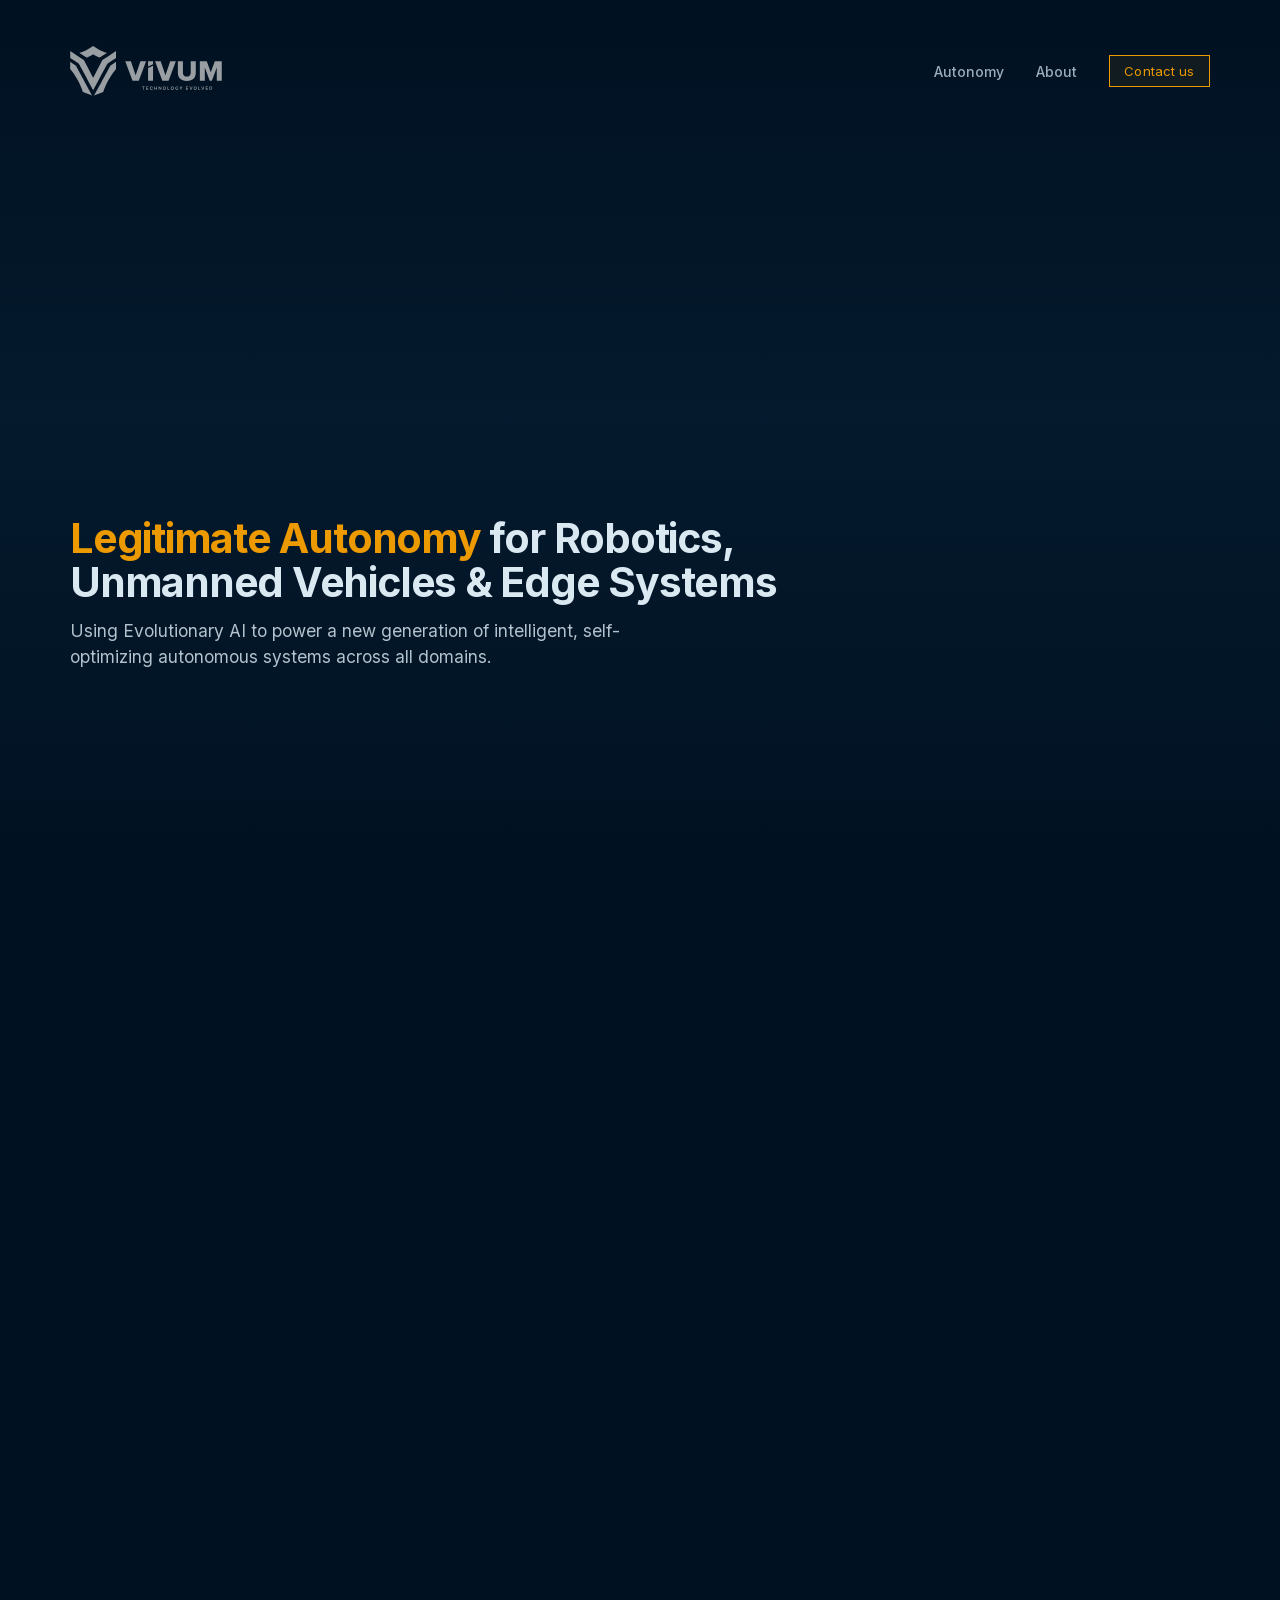
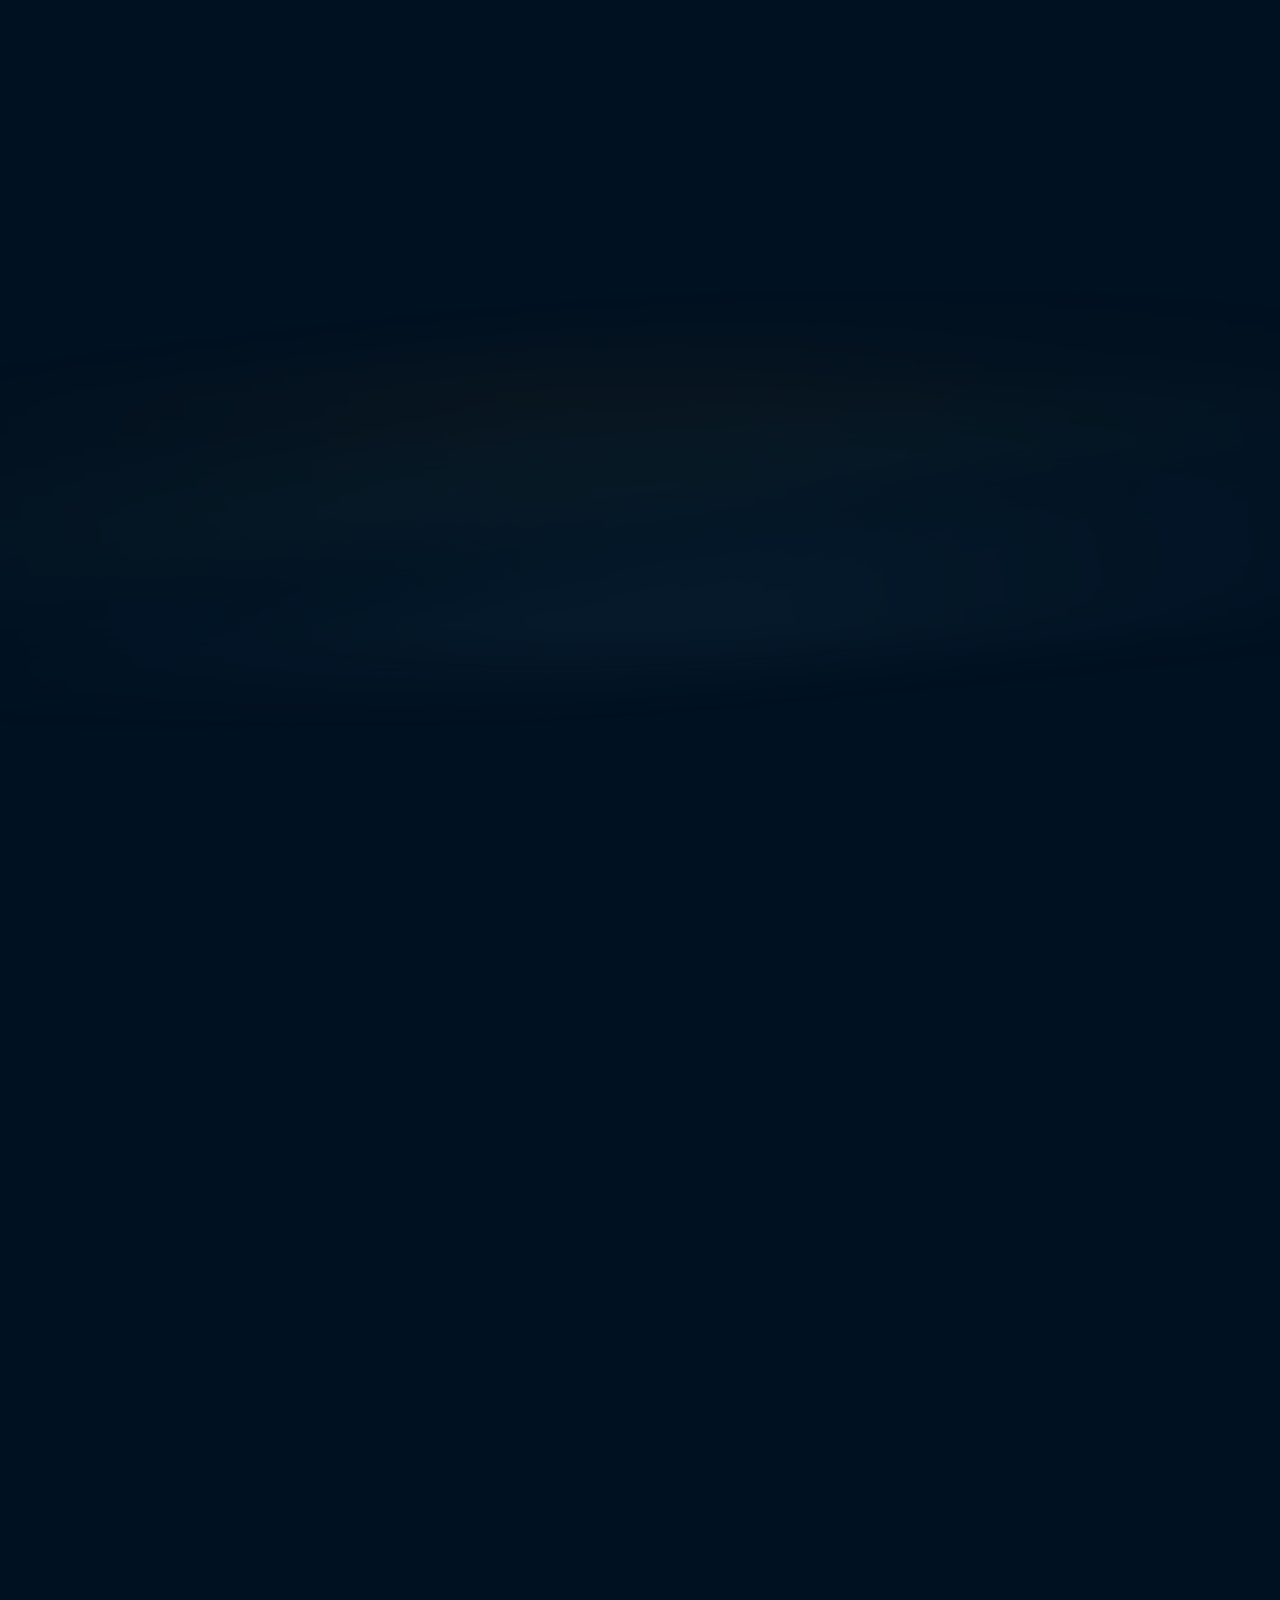
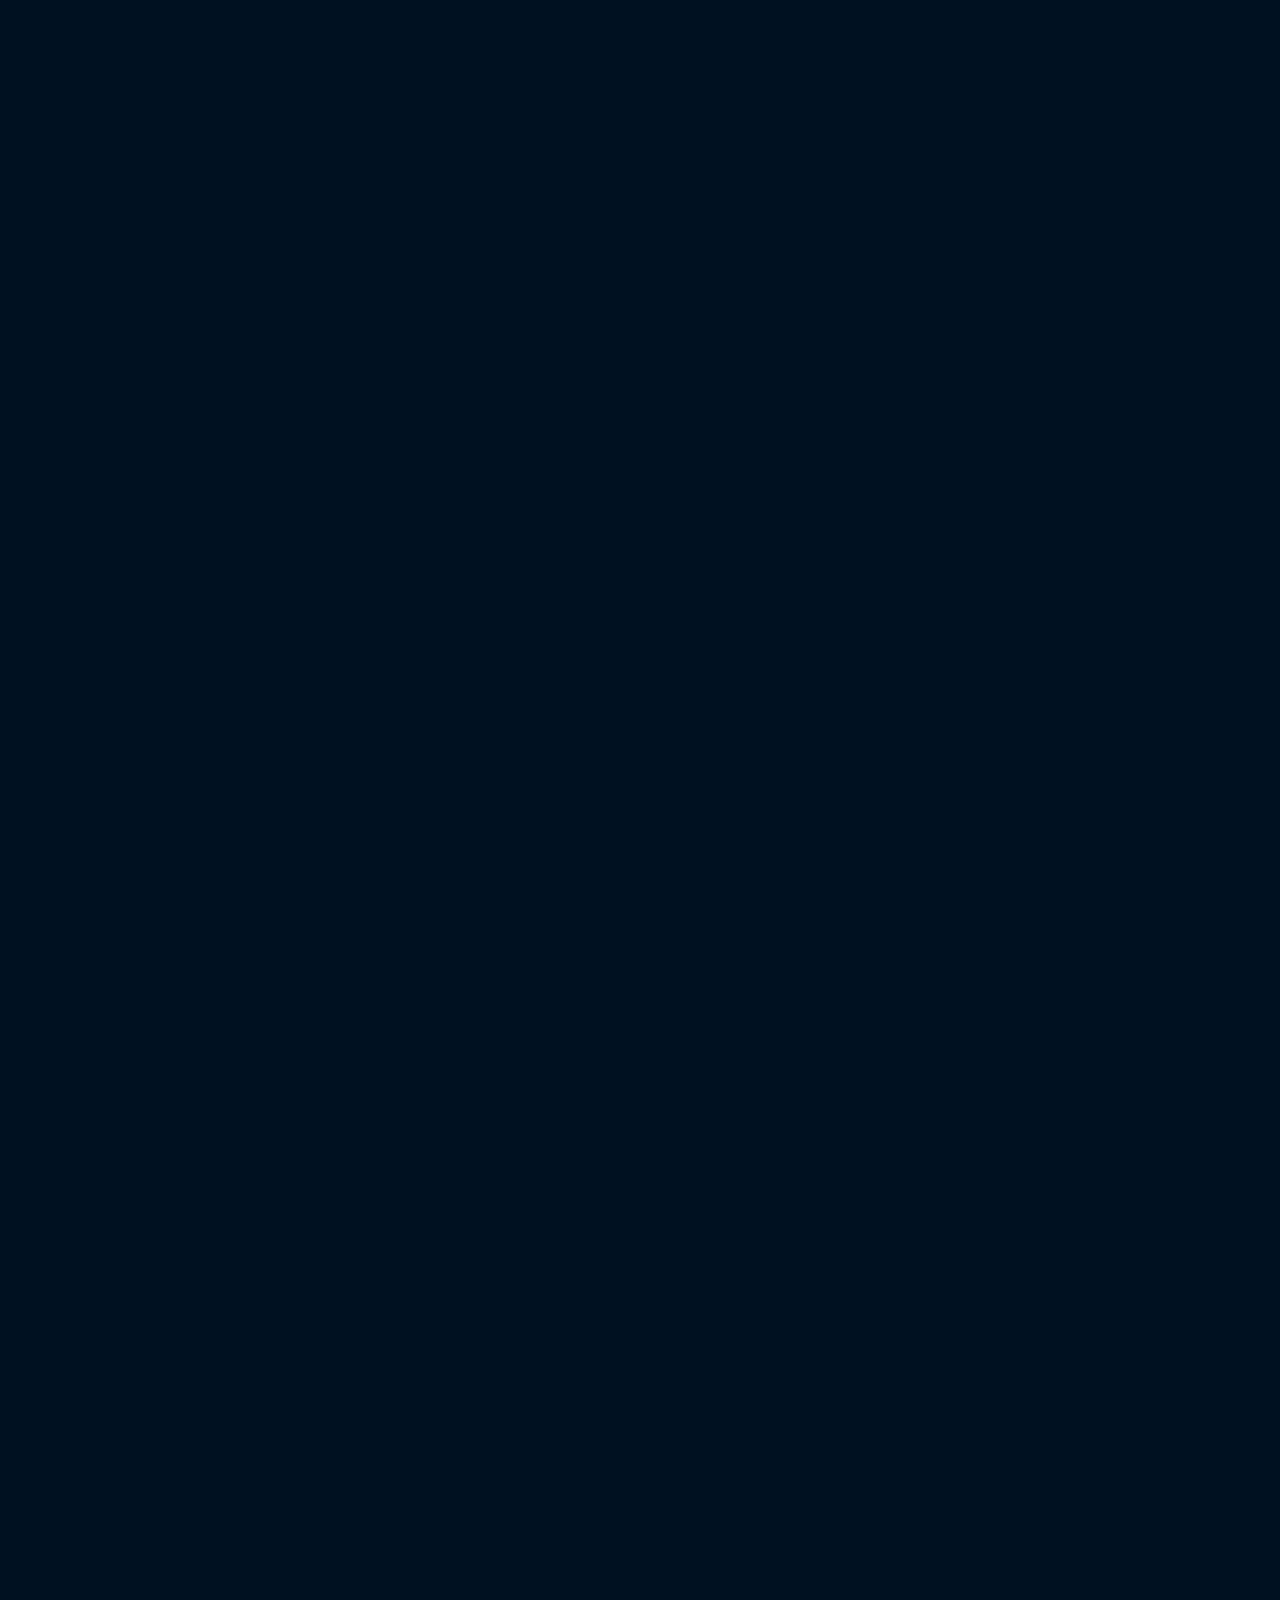
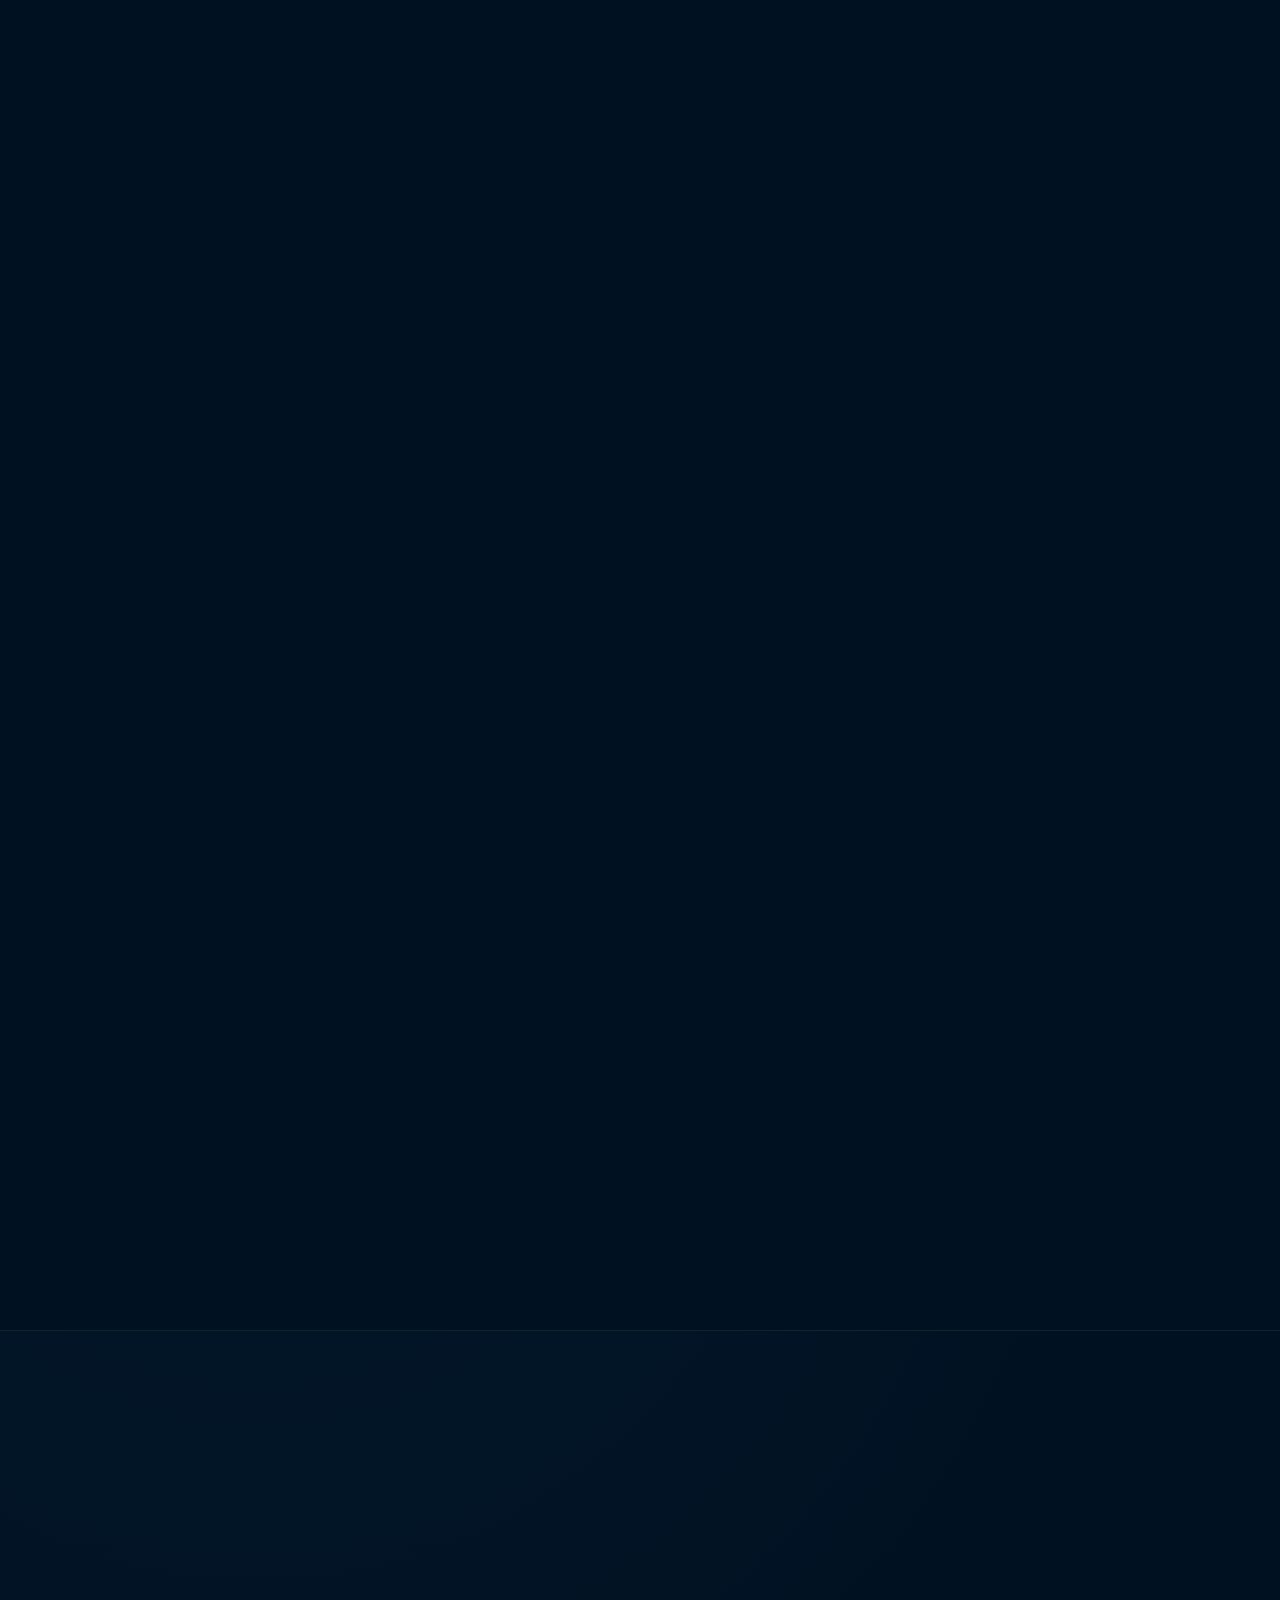
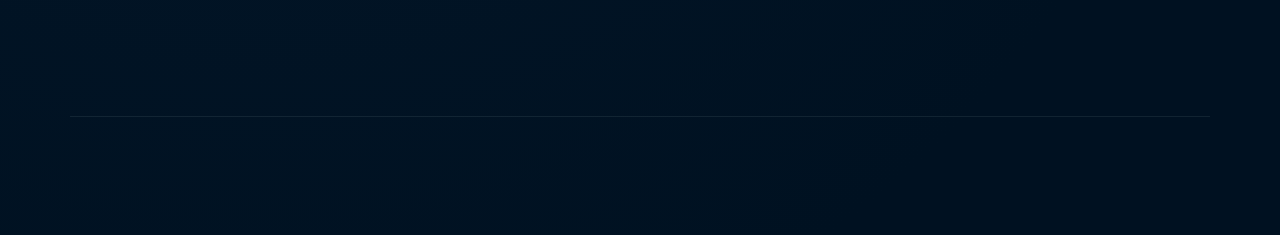
==== commit d37c0cb8: "Fix video bug not playing" ====
--- a/index.html
+++ b/index.html
@@ -366,9 +366,7 @@
 
   </script>
 
-  <script type="__bundler/manifest">
-{"3603a032-a9c5-4097-8c74-96c186329560":{"mime":"image/svg+xml","compressed":true,"data":"H4sIAAAAAAAAE+1aTW8cuRG9768YzAJ7IkssftO2vNgIAXSIr75724pG2FnJ8CgjeX998B67ZzROj6J4NhskyGXEbrJZxap6j1Wk3vz4+Ot6sb36vLm5uz1fqrjlj2+/++7NZnv99K0uFzcfz5cfrzY317fLxeOv69vN+XJ1f//p1dnZw8ODPAS5+3x95p1zZ5vt9Tjk1eP65vaXuYHaWjtj73LxeL50nx6Xiy/j3+3N1cOf7vB24RY5+oVXFe+Xi4ebj/er82WOfrlYXd1cr+7Pl1Pf5v7L+up8eXX74ef1lf35w/DL9ee7v91+fHV79bA4nOg1tXu1+fRhuDpffvp8tbn6vL1aYtnXb7/74fvH9nrX6E+fPtyvFsP6w2Zzvtzcu+Xirzfr9fny+9ban38Ky8XH8+U7n6O4ZDRmiWsbnBRbVVJb+SA1rb0Tl02qUiPaWi3bYy/GV2/4wWWf6bfl2zdnEPwvaxJqk/Z7KMKJvl2PmJKkYnKUqiuvEnUbi9QwONMkZ5NEo9Esmb9Je3uAj5JxeArNZmllbLL7/cF0VWL84fvHn17vVePP4Ix3EtSqSvYmRMnehiK1NzdoN281SgxjO0SJrc/+7UvO2qTlbvv3TSWktfVOcjEpiYsr2yTwTUqWb7bje6/idmtr4sNai4lZfFxrEfWW7cscdW652+6vLv2I9nfrL9d3t88t4NPdze395nwZfJPiTQvi/[base64]/s04aXiXOFyBNKQhzaYGkxha6SzLOqkRvKBp/EjtSNU5CtcCScdKCVQnFqOR0TJEQzKhsbBioveUlp8EZBVVCrFFpCXLQU4fpO/7gO48RXVQcJkXw6PlVMlRyXgvHlRgnMCp2ECyYa3USuH41TjItVrAsGr8NkxU5NSwYIbWgBQ09fQI96BP0RQ/T1DW8apy4WS6huxskQnbAGiAwq1GpmTaDPqnSyzBRsyoeA3usJHRHRodhqAAhGMdeKuIT/BdoJOvFZ7bmtVGu0HqwuYMuQTw0qwnTNTRThgyFtyunAzbZnSCIwVsDpoi9FbgLWRV4x+ObAsv2niMbSpfiMhwNUbUaLx7qR7h8VMR4cRSSTMAyqafj9EYRWXSnF4Xk4AeY2dCJ2s2QYEhq046FS/Kmx0yPydZ9RPtfAL/ajJYoqRk8RaA5YcABtk+giJTF+a+4yoOgElpZYtjaNL70295v2cbrBuKKAYPbZZ/rlFQnSTVaAL69JB/XYMxom8S0IoK2vUk1dyr7tM4weJOYV07Ub/FFvuSsJ+Q9Lol6o6VK0KH7naFrEGcIiWgQZ0OPGAQVQhchUBm/GBhjD2/DwPMgBsQSo5+tueDYIMaPogQ0WvwOJXWPkh7Z1GyHkngUJfGFKPE7lNQZlKQdSrqeGy+BcsxuicPOAMAE7BP6dLTPnAIX0UVupCXBsTtPZKlqDvzy2+JddF7yzk1QGzopFtDIp816yaVvE2C7YEc+8zBlwMDjOwsJMmCgj93Gnn+O7WB5v4PhIwdjNHorcwd7freaJ0/uYPCeYo6GTbEPz4dbWN1tYaOsgy0sdheMWnbtEdSeW7/pyzoWDt0KpH8EIp3YDXcB+8dgtGJDMJM3GpR46poTgIjkTOeYqqdwGcTAtKmPPEFSqNjl/w/5/wTkQ2XwjpCfPNEh/9QvgHzIQNYfjfnNP4B98w0QfwbORzzzDMQ3XwN78zWin0fvEVckqXmH6MnYHdJPTX/[base64]/0U65NKpB5WImEz1apxX39sXI+sXRDFvGE1C+eY0d21XHZMnoDpzBqwp/Erj5PJIKGZLBqRl/dHy0f22gQXVinbJFqmtB7tvxzMdYJKtZEzTz6Q6RN9uyLJFWwdfT3rwDocaJvskm1/9ICVjQj2sQ4KonxRu/aXfaYTNAmJdeofn+MQqNoPAf5LU52hr8D8LhlPChHAHDOenV+Y8Rx46bfFuxS85PZvyXg2/xt5zual2Q1MmXb1ys6wzG4OzHwCxqLK16wzW7Bw4AlyUulRcjqrcKYTNCmBWdDJRNsnOkGRFvZH8DjpL5M2UepAVAK+KU/4TaQu7OA9ycO2WPATmLMgYMN8ujKe8hEX/[base64]/uVYiVMIo57fUFJ0eivAmzGhKlrgBtSgFKtItm3FZbpl5/Kw3Cc4dvoRHGbmmbD8yJFHiG3gJvZ2IsU3PiZboSXQOyIEVtEaYRru36rpCb3KyNXjHqpiHbUiI1H47CTn6KMuXE4GusDluazKdyOPWoonIDbAFAZj/KCpcB4WaI8CEdR6DGlH2zrZwio7ZRnBiEKPVy8SdgXjkhludYAVM/z/cj5A7etjI2CY2Kw2nBF4Sk0cs/kIDsOarzmKoRBBQNAfuoK2GcUcD0Lq4CUsliplojwF55HoRlkCfbOHrf+hTZMWNOUi/VbOBXgzNPM+B4XTC7ayUFq9w6ydNDsRbRl3EVBKujUVCYo0hTuLQEpuw4aoUDjllyZ8jTkVDHA974iQRgRUpBLhdCJ1cOkXtp83dNYuVRCrQJ8ARHrKwgwRclDQKWTxVWTWcyAKaCE79AaAogm4yIrs0onhaPfsv+IUJSVVTgH/ocANxtdqKVQ3JvBMUhIkCZqX4bFMmgHbxuYEKtuMKtr3Q6224ExKNVUpK1JiJISLcw4p9B7Quv3JT5gNnb2sxP92T392Sf0Zyf+s0/4z+74bzoD4dVgJ0D7PAHazoB2z4D2KQPaPQXaJxRon1LgjgHNEwY0/4QBNTJrHClQU2TO3zlwb48TiBD/GUMijJX84AqijsDCSj3KGc//4qn7rX/c9XhyEhK3Omw+R0xH5wTsoAl2K5IjiLE1mAA7KU+YgHmiumQ7lnFlPDSxrqcapY4JfS+Q0F0EhzEtcm5TyDl+9Pi8SbmE0istZPtTzaWd/eHKBviB/ppUD/xFmsB2EzhkXxFbfiIlJ8KoissXLXeAaTMt406U+xQO/o+dkGSmNSlyYbzX5tnUhYZ+whJ4Y/3ESQcPs/gafzbb67d/B7mhMQBUJwAA"},"4476a502-e42a-4954-869a-1a21b4e9d736":{"mime":"image/jpeg","compressed":false,"data":"/9j/4AAQSkZJRgABAgAAZABkAAD/7AARRHVja3kAAQAEAAAAPAAA/[base64]/eHBhY2tldCBlbmQ9InIiPz7/7QBIUGhvdG9zaG9wIDMuMAA4QklNBAQAAAAAAA8cAVoAAxslRxwCAAACAAIAOEJJTQQlAAAAAAAQ/OEfici3yXgvNGI0B1h36//uAA5BZG9iZQBkwAAAAAH/2wCEAAYEBAQFBAYFBQYJBgUGCQsIBgYICwwKCgsKCgwQDAwMDAwMEAwODxAPDgwTExQUExMcGxsbHB8fHx8fHx8fHx8BBwcHDQwNGBAQGBoVERUaHx8fHx8fHx8fHx8fHx8fHx8fHx8fHx8fHx8fHx8fHx8fHx8fHx8fHx8fHx8fHx8fH//AABEIBdwF3AMBEQACEQEDEQH/[base64]/2gAMAwEAAhEDEQA/[base64]/v8Aoer+JrjeX3nUff8A4/h8YcPN7MeNz8rSrkRxosbviqBseVFAAIfRSRcj8K83/[base64]/uPT86hqVBNXDNz3V3DHz/[base64]/ZkEjBBbRwOhswrk6/[base64]/hwX4Q2z2Or+Gy5q8kcn3F27ynbvMT8TykYjy4LG6HdG6OLpJG36kYdDXq9XtUz0V67HndjBbFbjY1tdJiKAUAoBegF6AXoBegFAKAUIFCRQgUBse3+f5Tt/louV4yRY8uEMo3qHRkcbXR1PVWFc/[base64]/k8bedV5awacVElNXMxQkUAoBQCgFAKAUAoQBckAC5JsANSSahtLclKdEZPIcXyfGziDkcSbCnZRIsU6NGxRujANbSs8WemRTRpmmXFajiygxq1MhQChIoBQCgFAKAUAoQKAUBBF1I6XBFQSfSvafePb/Odu4EsOfjYuRh4cMGfh5MyQtA2OgQmzlbxm1wy1+b/kvxmeuZxVtNn3v438lh+FJuGjyH7v9y8Tz/dcUnEy/UYfH4keEMwAhZnRmd3S+uwF9qmvr/wXTvgwRfduT5b8t2q5ss1OJr2jyhQChIoBQCgFAKAUIFQBUg20HGcO/[base64]/[base64]/cMUvdePJlcMI5BJFFuJ9wj0EhSrEfga4fyFc1scYXFzr6VsSv/ANn2mnyjjHKnOKrJiGRzjpIbuIyx2Bj5hetdWNW4rluc2Rrk+Oxaq5QUAoBQCpAqAKkCgFANKAUJFAKggllZSAyldL6ixsfGqppmlk0U63qxQnX/[base64]/t4dqLnjkmbuBsoxHignpXHA/wBUtbqfx+FcXzZfn48f+uNzt+LF8PKff6GortOIVAFAKAUBIBPShKRFCBUgUAIqCWhUgUAoBQCoIFAKAUAoBQCpAoDf9iZPa2N3Ljzd0Q+/xISQMhVpEEpX9tpEX1MoPhXn/kqZrYmsTix3dC+KuScn2mB3BJxEvO58vDRNDxLzu2DE1wViJ0Fjcj4Ct+pW6xVWT741MezajyN0+019dJgKAUAoQKgCgFANaA2cnbfNx9uQ9yPjEcLPkNiRZW5dZlFyu2+7w61zrtUeT4/7jd9ayx8/BrK6DAVIFAKEihAoSKAUIFQBQF/Dz8/CaR8PIkxnmjaGVomKl4n+ZGt1VvEVnkxVvHJTBpjy2pMOJLA00FaGYoBQCpAoBQChIoBQCgFQQKAUAoBQCgFSBUAVIFCRQCgFAKggUAoBQCgFAKkCgFQBQCpBXeP2rWPuX6+FqrrJeVx+pRVigoSKEDWoJFr/[base64]/Y7WPCk7uJNcPXvk+1Sa4qykqwKspIZSLEEaEGt001KMmmnDIoQKAUAoBQCgFSATYE+WtQDedzdocl27BxUudNjyjl8b6qBYH3lENtH0+PUaVx9Tu1zOySa4uDs7PUeJJtzJo67TjFARcDQ+PSokmGTRsJF/Nwc3ByWxs2CTGyVCs0MqlHAcblNj4EG4qlMlbqauUXyY7UcWUMsVoZioBWbCMDS51v41VbmjUI2XbXbeb3DyY4/Elihk2PLJNO21ERFJZj4/[base64]/ykMDcDoa4+7069inGx19TtWw25I1eVlT5mZPl5DAz5MjzTMAFBeRizWA6C5rox0VKqq2Rje7vZt+S0ylTY/[base64]/2UBs+Z4aHjY8Bo+Rxs9s7GXJdcYknHZj/AKMt/wBYrl6/[base64]/CqqqWxZ2b3FWKigNnxncOVxvE8txsMGPJFzEaRZE00e+WNY23D2W/ST41y5ussl62bftOnF2OFHWNzV10tHOnBfy8zLzJzkZk75M7BVMsrF3IQbVFz4ACwqmPHWiiqhF8mS13NnLLNxWhQ3favDcTyU+bLy+eMDjeOx2nndSpmkf5YoYUb5nd+vkK4e52L0SVFytZnZ1MFby7OEjSsSdToT4V11RzWabCuym6sVPS4JGh/[base64]/CoRayXgpBBqUyGmhQgVIFAKAUBV7kntiIm6A3AtqD+NV46yX5uIKKsUNx21zHG8VlZM2fxcXKxz40uPFFMdoikkFllXQ6rXJ28F8iSrbjDOrqZ6423ZctDUWsAL3t411I5mKkgVAFSBUAUBNza3gOlIJbbIqSDa9rdy5/bXNwcxgJFJlQK6qk67kIkUqbjQ+Ncvc6tc9ODcHT1ey8NuSRq3dnd5GsWkYu1tBdjc2Fb0rxSRjkvys2RVypBIHU2/GobCRNSBUECgH4i48R5/CospUFquGd/wDcfvztnuThuIwuJ4tsKbB1d3SNBGnthPYjKauu71XNeJ+M/HZsOW1r2lWPV7/dxZcda0rDRwFe4eQKAXFSBQCgFCRQCgFAKECgFQBQCgFAKkC4oBQChIoBQCgH9tQESGIBGlm63o0SrQRQqKAUA0oALfxoJFSBQChIoQKEigFCBQCoAoBUPbQlbmx57L4fL5OSfh8BuNwGWMR4bSGUqyoA7bz/[base64]/TGx/Hxrg6uC65Xf3X2+h39nPT20X213+poMt8Z8qZsVGjxi7GCORt7rHf0qzC1yB1NehRPip3PPyNOz47FmrFBpUgUAoASxtckgCygm9h5DyqFVIs7NipIFAKAUIFAKgCgFAKAUAqQKA9b+zXKdtYnC50c2ThYPNe/ummzSimTF2jYI2kBG1WvuUV8l/8AxBi7Fr14y6/T1Pp/[base64]/[base64]/Wo/mrj7fV+ZLV1h+Dp63Z+KdJk0oFgB5V1pQjmblihAoBQCgFSBQChIoBQCgFAKAvfRZv0Yzfp5foi/tDK2N7Xufyb7bb/C9Z/LXlxn3ehf4rceUaFmrmYqQKgCpAoBQCgNt2nJwEfc3GydwoZOEWYHOQAm6WNtwX1Fd1t1vCuTurI8Vlj+86eo6LIuexsvuTkdmz90ySdoxrHxftRiT2lZIWnF97RK/qC2t+dc/wCJrnWL/u+43/IvE8n/[base64]/[base64]/ABoQKEigFAKAUIFQBUgVAFSBQCgFAKEigFAKAUIFQBUgVAFAKAVIFAKAUJFAKAUAoQKEihAoBUAVIFAKgCpJFAKAUIFAKEigFAKECgFQBUgUAoSKAUAoBQCgFCBQCgFQBQCgFSBQkUIFCRQCgFAKAUIFQBUgVAFSBUAVIFAKEigFABQFZ9n2ltu97cd/Tbt8LeN/OqqZ+hd8eP1KDVjM2Xb+PjZfKY2Bl5a4OHmyJDk5jjcsSMfnI+Brm7V3SjtVS0dPVqrX4twmU81xP9O5XOwo50zYcOZohm4/qikAPpdSPOp6+f5KKzUN+CM/X4WaWqRTyXHY+HFgvFmRZbZmOJ5kiBvA5Yj2ZL/qFr0w5ndtNRDJz4FRVacyjBroOY3vZ3Z3Jd18hPg4E0EEkEBneTIYqlgQqqNoY3ZmArh7ver16p2W7O3p9K2dtV8GlmikhmkhlXbLEzRyL1syEqR/EV10srJNeTkvR1bT8FFXKkUBJqCWZfDZb4fLYmVGqNJBKrosihkJH8ynqKy7FFajTN+td1umjDLF3Zz1Ylj+JN60ooSRnkc2bJqxQUAoBQgVAFAKkCgFAXIFxiX992QCNjFsUNeT9KtciynxNUs7eDSirrJaq5QmgFAKAUANAdV/+kTl/wDoP/oz6eD6HdrlEN7uz3Pe22vsvv8A1WvavM/+sp/kfNLn0PQ/+wt8HxQoOVr0zzhUAUAqQKAUAoSKAigJoBQChAqCRQgUBtsvheW/6dw+fkS/FSStgQzblv7sd2K7PmtY9a5ceenyPH/dudmXFZ41fwamus4wOtQSipwAxAN7aXqKryXu/BTVihKjcQLgA+J6VDZatZI/O9EQxUkCgFAKAUAqCDN4rlZeNmmljggnaaCTHK5MYlVVlFi6g9HX9LeFY58HyJKYg3wZ/jb0mTCGgA8tK2MBUgzeM4XlOTTLfAxmyEwITk5hUge3CpsXNyP7Kxy9imOOT3NsXXvkT4rYwr+I6eBrYxFCRQCgFAKAW0/[base64]/o7QOLiebTdtPzC3UfjXm/[base64]/[base64]/XpHnF/[base64]/SbdR8Kraie6L1u67Mi9WKigIvQGRj48chPuTxwD22dWe5uyjSP0g2ZvDwrG+RrZG2PEnuyxWxiKEC5tbwFRBPJtQAQaJyGmhUkCoAqQNLX8fKoLRoKkgEk9daQS3IvQgUBXC8SF/[base64]/hqdK582S320+46cOKv3X+0wHKb22X2XOy/[base64]/QmT3m+t90KMfZ6Pa23L+5f5t2m21ZzblEe00414TPuLNaGYoC/g5smFmw5ccccrwOHEcyCSNreDodCKzy4+dWjTFk4WVoku5c2Fm8k0kMCcbjzuP2ULSRxA9SCfVa+tqpjralIb5NGmS1cl5S4pkR8TyM0jx48JyGjDOTDZwUXqwt4aU+eqWuhH+NZvTUuPwXORYn1knHZS4gXecgwvsC6alrWtr1qP8rHMSpJ/xMiUxob/iYc/uPsbL4fHZJcrt6Y8ng4oBM82POAmUsVuvtlRIR5XrhzOuHOrva+jOzGnlwun91dTjwQRcV6qPLaKhQF85kpwfotqCESe7u2D3N1tvz/Nt+FZ/GuXI1+Z8OPgsVqZEUBNjUCDoe0e3OO5heXlzeWi4ocdhPkw+5YmZxoI1BI/O2tcHe7VsTqq15cmd/S69cis24hHOAkqCRY+Vd6OF7lyCeaCaOeBzHPEwkikU2ZXU3VgfMGotVWUMVs6uUV5WXk5eTLlZUrT5M7mSeZzd3djdmY+JNK1VVC2F7uzl7mV2/HxM3OYMXMytBxLzoudMnzLET6iLA2/Gse1a6xt0+6NDXrVo7pX+02ffuJ2nidxyw9rTnI4sRoSwcyIsxB3rHIwBZRpXN+MvmtinMosb/kKYq5IxP2nO16JwihIoBQCgFAKA2/b/[base64]/oYddBylcDos8TSLvRXVmTpdQQSL+FxVLqUzXFaLIv55T6uf212RmRiiXvYbjYX8bCoxr2qS2W3vcGKSb1oZMUIFAKAUAqCBUkihAoBQChJvu0OzeY7q5JuP4oR++kTTyPM3txqikDVrHqTYV5/f/ACFOtXlfY7er07ZnCNby3F5nF5+Rx+bGYczEkaKeI67XXrqOo8q6OvnrlqrV2ZlnwujhmEb2NtT4VuzBbnQd24HZ+G3G/[base64]/+zY1PJNgNyGU3Hq6ceZXOIkpvIItx2Bz52rqwcuC5/d5OfO683x+0x62MRQCgN7/ANE86O3MDuLZF/TuSyvo8T9xfcMtyoJXwW4NcD/IU+S2PWaqTtXRs6K/qW+7O0+Y7W5h+J5VYxlJGst4m3oUfoQbDyIq/S7tOxTlXYp2urbC4Zpq7DkNpm8Zm8bwuDNkwmL+tA5OKWtdsWFjGrgdQHlDWv1tWdbpvTwbWo61/U1daGJIYgFR0brVYLcnEEVYqKEigFAKA2WLj9vtweZPlZs8fNI6rgYEcO6KRDbc8kpPptroK5r3y/IlVLh5Z00pi+Ntv3eEa2uk5SP7/OoJkmpAoBQgUJFCBQkUAoBQCgFAKAUAoBQChAoSKggVIFCRQCgFAKAUAoBQCgFCBQCgFAKAUJFAKAUAoBQCgFAKAUIFAKEioIFSBQCgFQBUkioAqQKAUIFCRQgUAoBQkUAoBQCgFAKAUAoBQChAoBQChIoBQG+7H7jxu3e5cblcnG+qgjV43Vbe4nuLt9yPdpvXwrg/I9W2fE6VcM7fx/Zrhyq1lKL/ANw+6MDuXuV+SwcdoIBDHDulAEsrJe8kgUkX1t1vpVPxfTv18XCzll/yXZpmycqqEc1XpHnigFAKAUAoBQg7H7ddp9tdwtyo5vkzx/0cKyY+144+u7dK3ufMqWF1GuteR+T7mXC6/HXlL1PU/HdXFlVudohHHGwJAbcASAw0uL6H869WrlJs82yhtIVYgUAoBQCgFARQE0AoBQguY8DTzxwIVV5WVFLnat2NhuY9B8ape/FSaY68mkVZWPLhZk2M7L72O7Ru8TBlLKbHa66EfEVFLK9U/UnJV0s1Oxm4PcHcHHn3cLk8rH3go2yZrFR+llJII+BFZX6uK+9Ua07WWilWZuuK+4mRg5WLlHicL6zGa/8AU8VDiZpFzf8AcjPt3IO03SxHWuPP+LV00rWh+HsdmH8nxabqv18l7vrD4rl417s7cjjXjpFjj5nEhT23w8xurSxAlVSY/K6em+mhqv4+98X/AFZN/[base64]/[base64]/8AFY+007T7Tv6f5G+BNV8nMSySSyySyNuklZnkfzZjdj/E16NKqqSXg4bWdnLKKsQTQChAoBQHd/az7cYPecnI/WZ8mImCIlSPHCNKWmv+4wf/AIabda8T8v8Ak79bjxrMnrfjehXOnLiDi+QxVxOQysRZVyFxppIVnT5ZBG5Xevwa169bDd3orNRJ52WnGzrvBYrUzFARQAnzNvieg+NRZwpJqpcG27o4FOC5h+Oj5CDk1WOKX6vG/[base64]/RGmGs3S+p2uVkcN2jz3c3F8nwkXM5oY4+A+XomOSd3uNGP1FWBsOnSvK4ZOzSlq34V8/U9S18eG1k1yfg4a//AMa9hKEeTZyyVbab7Q1wRY/HxqGhW0FNWKnTdidjZfeHI5WFjZ2PgtiY5yGfIvZgDYKoH/zHwFed+Q/[base64]/GqPHXVxqa1yW0U6GdzeZlZeWsmVlnOlWNEGWzM5dVX03L+rTpWXXxVooqoNe1ltZqXJb4XjV5PmcDjXmXGTOyYsZ8l/ljWVwhc/5Qb1plu61bRjiryskbHvnIxZO6M3GwJ3yOL4tv6bxkshuTjYl4kbTT1EFtNNariXtmNy+a0uPQ00hxmWP2kZGVLTFm3Bnv8yjwHwq1eS3ItxaUFqtDErVIzG7M+11tsS191+uvhaqOzk0VU1M6lBsBe9WkiDb9t/[base64]/rva99Ab9De1cFc+V53R1/643O22DEsPLl7/Q0dd5wioAtQbC3hQSKEipIM3h+YzOJzRlYpBDKYsnHfWKeF9HhmX9SOP4dRrWOfCsihm+DO8blGbzPAxrx0XcHEqX4LJcxyJfe+DPc/wDLTt8RrEx+ZfjesMOeLfHf7l/M3zYE1zp9r/kaXaa7JOOAF0PW3wFQ7QTWrZBIAJPQa1LISNtmY54jGl4+eNouZd0eaRXBVMZ4gyxgoesm+7jy0rjo/lty3p/qdt/+mvH+9/0NV+HSu04TL4rluR4nPh5Djch8XNgJMM8dty3Fj1uDcHWss2GmWrrdSmaYstsduVdy3nZ2Zn5k2ZmzPkZeQxeeeQ3Z2PiTU4sVcdVWqhIjJkte3K25YrQzFAKAUJFAKA6PtDsHnO6hkSYDQwY2MVjkyclyiGVxdY12hiTbU+Arze/+UxdaFbdnf0/x2TsS6+DS8nxubxfI5PHZ8fs5mJIYp47g2ZfIjQg9Qa7cGauWivXZnJlxPHZ1e6MatTMaUAoBQChAoBQCgFAVRTZELM0ErwsylGaNmQlT1U7SLg+VUtjrbdSXpktXZwUAAC1XKk0AoBpQC1AQABoNBUAmpAoB/wBrUCM/j1lzJYscyxrNErHGbIPpO0XENzcer9AOl9PGufJFFMbnTibu4nVGCxG63RvFeh/hWtWjG1XuRVzMCoLI63k+0eWxPtrw/ccyIcLKzJhC6vd1jkAVd69BueM15OLu1t2rY1ukepk67XWT+snJaV6x5cG87GxcnK7z4OLGYpMM2GQSLa6LE3uO+unpVSddK5e/ZLDafQ6elVvKjH7l5RuY7k5TktWbOzJpl01IeQ7dB8LdKdPH8eGtfRDtW55G16msdGR2RwVdTZlOhBHgRXUnJzNQyk1JAoCQWU3UkGxFwbaHqNKraqe6LVu1sxUlWKEFTRultwtuFxUK0l7UaKasUFCRQCgGlANKAW0vbQeNRJMMipIL0uQZIoYyiKIVKqyrZmub3c/qNZ1pDb9TS+SUl6FqtDIUBKrdgLhbkC56C/iahvQtVS4JlT25HTcrhCRvQ3U28VPlUVcoWUOCkA2vY7el7aX8r1MqYHFxIAJYKOpIAHxOlG4CUuC7mYmRh5UuJkqEyIGKSoGDAMOvqUkH8qrS6spWxbJjdHD3LVXMyQhKsw6La/51ElkpUlNSQVIFLqGO1SQGbrYE6m3jaq2cItRS4ZdzIIYMuaGGZcmGNiseQgIV1HRgD0vUY7NqXoWy0VbNJyjadt4/akpzz3Fk5GMqYzNxwxl3F8n9KvobL/2vXL3L5lx+JTrr+h0dWuJz8j/Q0pvYX6+P412nFAHWhKMzOhKR40gIZJogVIN9VJVlPkR5VljtMmuWsQ/obTszAwcjNzs3PkaPD4nByM47LbnmRQmPHqCPXM6/lVr3iCuOsyaD1abvm8fxq5Rl2WQyKp9tVEaiPci7QbdC1urHzrNVh7mtrclsWa0MhQG/43I4ji+FbMlxDk89lOy4K5Cq+KmKV2tMYzqZN3yE/jXnZaXy5ITjGt/WT08V6YsfJqcj2/[base64]/VGy2KnxFdPVyrJjTWpl2sbpdocfzE2DxPK4MQQryyRQTbhd1SN/c3IfxFjUZsCvetn/aXwZ3THaq/uL/AGdwP9e7p4ziTcRZM4OQwG7bDGPcla1xoEU31qvez/HidvJHTw88iRhc1nfX8zn5pIIyMiV12iy7SxC2HgNoFa9WvHGkZdq3LI2YdbnOKECgFSBQChIoBQCgOq7L+4vKdqY+XiwYsGdiZTiYQzl12TKNocFCCQRoynrXk/kfxNO007OGj0uh+Tv100vJz/K8pnctyeVyme4kzMyQyzsBtG4+AHgANBXodfDXFRUrsjizZnks7PdmLWxkKAUIFCRQgUAoCuOJpCQvh1JqtrJGlKO2xSylWKnqOtSnJWyhkVJAoCKAmgFqAUAoBUECpAqALnw/GjRKZ1Y7qQ9hz8A3F40j5GWMhuWK2yYnABK3A6OBob+deY+p/wD1Cycnp4PU/wAn/p4wctIjK1mFj5V6StJ5rrBSKkg7HhOWzMv7cdy8DNIZcfBONyODE1j7Z94JMUudNGB0rxuzgVe1jyLzKZ6/Xyu/XvR+DjgBavXk8uDdY0Q4rhsnMyY5oeQ5GNYuHJDxf8uxIyMgHTcpC+0B43Ncd7fJdVWta7nZjXxUbelnsacOAgCrZgb7x1/CuvicjvoUsSxJY3J6k6mrpGbcipIFCBQCgFASLm58BUFtWLafhSQkRUkAG2vlUQEwTcknqaJEtySQu0G/q8RSWS0oKakqTc7St9DqR4VEE8nEC1SQKEAWvrUMlEsQT6RYeVQkybNeCKsVFQDedr9vdz9zyvwPCr7yrfNkgd1jjDKPb3lm/VrtFcPb7OLr/wDZf9Dt62HJmXCuxpcjHnx8iXGnQxzwO0U0bdVdCVZT+BFdlLq9VZbM5r0dLNPdFAsBbwFXKNk0IItQkUBXF7ayxtIpeJWUyRg2LKDdlv4XGlZ5JdWluaYoVlOxue7s/t3kOelyu3ePbi+KZI1ixGNyHVbO2ha24/GuPo0yY8cZLcrSdfbtS95ooRrJFgWGMo5Mpv7qkWA8rGuulm3rsc+StVVRuY5rQwA6igNziHDm7ezMd4v+ehniyMecDX2mBjljY+AvtYfGua0rKn4Z2UStia8o6HPwcDhPtbx2+FG5runMkyxkXu0fHYJ9tI/h7k5LH8BWWPM757L+2v8AUnJjVMSflnDMda7zhKhNKsTRK5ETkM8YPpJXoSPhequqbnyXV2lHgoqxU2+DwSHgpufzZ448GGcYuPikkzZU+3eURR0jQW9xz+A1rkydj3/HVa/[base64]/D3qGadnhz9jlDA4PmOQxM3MwcSTIxeNQS50qAWiQ9C38PCpy9mmNpWcO2xGLrXyJuq0Rg+F/CtjCBYePQ0JSO25CLme5+wcTmTiGQ9rKvGZGajBmkxL7og8Yu4aHdbcdNv4V49L0wdh0nTJr+//ALPYvR5sCt/dX+hxkoKxxA+Kl7/Bj/4V6SerPPtWEjrYp5O3ezsb6aEw813IkzT5rqRJHxoYRrHCT8vvMrFm620rzuPz53P2UjT6/wDo75+HCo+6/wDQ5jBnixM7HyZMePKigkWRsWa/tSqpv7b2sdreNq9PJTlWE4PMx3VbS1JayZUlyJZUjWFJHZ1hS+xAxJCLfWy9BVsdeNUpkpktybZbq5QkAk6VDZKTZtc7tPubA46Dks7i8nG4/Jt9PlSxlUe4uLE+Y6X61x0/IYb2da2TsjqfSyJS0YOdx2fx8/[base64]/wasrY03Pk3plaXHwYjghjfqDY/iKuoM7J+SLVMkQdX9u+CfnOayuMjBL5HHZgRQLkusW5ANDqWAry/ymdYqK3/AMkep+Ox8rNfQt9tcBDisvcHcuLInb2BKEmhZbPlZIBK40asVLC4vIegW9Oz2ea4Yn77fyXqMPW4PlkXtr/M0/Oc/wAnznKz8lyDh55rhIx/pxR9EihXoiINFArq6/Wrjqqo5M/Yd7SzX11HKKAUIFAKEoVJANQCRtsbnXwFQ5kvWIJU6HWwPUedQyaspqyKMVIJUMzBVBLHQAC5NQ3BKTexBuNDpbwoQ1AqQACSANSegqGwlJJBUkEWI6iiYagihAtUg2k/bHcWPwkPOz8dNHw2QwSHOYARsTe1tb2NtDaxrlp3cVsjxq3vXg6LdXJWnNr2mrrpOcUCNp2/3Pzvbuc2fwmW2FltG0LSKFa6N1UhgQdReubsdTHmrF1KOjD2bY3NTXTTSzzyTzOZJpmaSWRjdmdjdmPxJNb0oqqFsjK93ZyycWOCSYLkSe1FYkta/ToB+NRks0tC+KtW/dsW9L/Dw/[base64]/lXnfktMfPZ01PR/Hub8fFi79xYIcLuWXgsaUy4vAxrx0Mrixcx+uSQgdN8jk2qPxtuWP5Gtb6jvr38PFUcqRXpHnMycNcabNgTLcwYryRpkSxrdkjJAZ1X9TAa/GssjdatrVm2NK10nsdXzPYXH8NyuVFm8j7mAC54qOPauZmIqhkZo2NsdCDq7+WgrzsPfvlouK18+iPQydCuO3uenheTmsvMzOWnx4IYQscS+1gcfACUjVjuKoDdiWb1MTqTXdTHXGm2/wBWceS9srSXjZGvb03B0sbG/[base64]/lcD5h+NZZMNLtOymNjfHnvRNVcSdN9tOH4jl+5VxeU936eGCbKCQqGaRoF3hNQRY/+Feb+X7GTFimm7cHofisFcmSH4NFDx3Icryv0fHYsmRmZMjCHGRfWSSTawsBYdfKut5648fKzhGFsDvkaqjb9r85z/YXd6TSwyY82O4h5bjZhpLA3+pFIh0a6m61zdnFj7WHTX0f1L4rWw3h6epnfdDi+LPOtzXb8Kx9q8ugk4loxtRSi7ZYSv/DdHvdDWP43JZU4Xf8A2V3N+3jlqy+1mT9xXafkuNiXf9Nh8Tgw4oe99ntByba2uzGqfidFZ+Xdmv5Krmq8cUcTJHqa9nkeO6FkitDFkXt40IIDEHQ1WykvWzTk6HuD7g94dw8Zh8Zy/Itk4OCAIItqrcqNqtIVA3so0BNcHW/G4cN3eq9zOzL3r3rDNDLPNM2+WR5XsF3OxY2GgFzfQV30oq7HJe7s5ZTVygoBQCgFAQagAGgJuKEAmgO14CX7aD7eczHy8Urd4lyeLdRJ8tl9vYV/bAB3e5uryOwuz/k1dP8A9Pyelh+H4Xy+44s17B5pFANelQ3BZKTIyuO5HD2nMxJ8UP8AIZ43jDfhuAvWWPsY7/a0zXJ170XuUGNWxiTQCgFARtA6ePWoBNSQKAHUW6X8agGy5vmIOTkxHi47G436XGjxmTEUqJWj6zSX/W3jXP18DxzNnaX5OjPmV4hRBra6TnFQBUkgqSCL2uLX/Goexau52PeeLg8jxnFd1cZjtj4+bGMHkobgrHn4qKrEW1tMln18b15fTyWpe2Kz1Wq/Q9Pt41eiyV87nJBDevSk89I9D+yrT4Xds3NE7MHiMDKyuQc9PaCbVXqPnk2gV4n5xK2JU/us1B6v4xRZvxByndHdPNdx8k+fyuQ80jFjFET+3EjG+yNeigXrv6XTpgoq1Ry9vs2y2l7GkNdxwsjpQodFgdl5Wb2VyXdi5uNHj8bOsD4Tsffctt1XwHzaDx1rgy99Uz1xcX7vJ3Y+m7YnedjndK7ziIvrQF2CeWFi8TbSylGNgbqwsRr51S9U9y9LOuqK5Fw/pIXjlc5bM4yIWQBFUW2FHvdi2txbSoq7cmnsWsq8U1uWK0MSLUJJ69KBImxoCKkFSO8bq6MUdTdWU2IPmKq6yWrZ11RDMWYs2pOpPxqUoRFnLKbUIJHXrajCB1NzRBihAoSbObufuGfhYeCn5CaTh8dg8OCx/[base64]/N2PSvI/L250WJb3a/gep+Pqqt3fhHD8lyOZyXIZPIZrmTLzJGmnc+Lubn+HQV6WHGsdFVbI4Mt3ezsyyoLELa7NoFGpJ+AFauySlmSo29Dr4uKxu0sKPkuTdX7nnjD8Xw7Rljhhjpk5gawWQL6oY9ddTXnPM+xbjT/9Nbv1+iPSriXXXK33+F6HKZeRPlZEuTkyvkZEzF5p5CWd2OpZidSa9LHRVUJQjzsmR2ctkTQ5GM8e/[base64]/uDmean5PmAZc/I2l3RRt2qLKE2XG0KNKdTHjxUVKfah2Xe9uVkegfY3j+K5/J5XsznJUj4vloPegZiBLHmw6Rywbv17Sb+Yry/zF3jdctd1/T6nZ05eNqJjwXvu5wPH8T3F/T8N/ciw8WDH9zxYxrYE20uRXL+E7Fr1bfmzO/v05UraI0PL8m6FgDYNoQPEda+nrqfO30MFiK3RzMtkCklSUTcCRbQXN9KNwWSki1SVKmbcqqFAt4jxqEi9rpqII1qxQa0EA1EiDb9v8fLmR8mVx4Jo4MN5Zpch/b9lQwO+I+Mh+VR8a4u5m4Our1fg9DpYeStotEaj0nUAgHwPWuxScFonQVJUaUAFqAWFAXo5VWJkIvu6GqWq25NaXSUMtXrQyBoCrHnkgniyIjtlhdZI2tezIQymx+IqmSitV1ezL0vxsmvB2He/wB0uf7x4/Gw+Sjx4o8aT3iIFYF5Nu3cdxO0WJ0FeR0PxFOtd2q3qep2/wAi81FVqDi69o8kUAveoBNCBQCgFAKAVIFQCsKntli3r8Ft/bequzkuqqCgHWrMhaG+y8DtpO08HNxsuZufknePNwnX9oRi5V0a34eNedjzZnntVr/rjRnp3wYlgVk/ebv7a5Medl5PZ+cV/pncCFV9xtohzYkLY8yX037ht+NY/kqcUs1fup/Q0/H3TnHbaxzWRx+Rh5M2LlIYsnHdo50bqrobNeu/HlVqqy2ZyZMTrZ1Z6Hk4v/Sf2qEDnZzXeTpLNATZ4+NhuY7qR0kbXrXh1t/kduf7Mf8AU9JL4sL9WeYTDWvfqePYs+FaSZQU6VJQG38eovpp00qOKmSyu4gVJUUBO9gpS/pJuR4X86iC3JxBHw6fjSQlItrb+2k6DjqSwUGwNx50TYaSN52lwPEcxkZ0fJcvFxCYuJJkwSS2tNKg9MQuR1+GvlXF3exfFx4V5S/4HX1MNLzycQaMElQbWJGtdqOV7gXoEi4JE9hozGDIWDCa53AAfLbpY1Xi5mTTkuMRqULtLbDbcwsuttfOpsytVIZdrFT8w0IqK2kWo6kDrV2ZplyKGXInSHHiaSaVgsUMYLMzHoqgak1S1lVS9i6q7OEihlKsVYFWUlWUixBGhFvOrKyakq6tOCrWGT1BWYDUHUC4/vqv3IuvYyjS9XRm2RQgv5DYrLF7EbRsFtLuNwW8xWeNW1k2yukLiWB1rUyMjKyfcgxofYjiOOrKZUWzy7m3XlPiV6D4VlSkNudzfLeapREGMRWpzkAVBJWCBa2vwqsl0jYY/IufosbOkmyOJxZhIcIOQArEe6Ir6IzgdRXNkwaWdNLtbnVjzapW1qvBe7o5Dg83ncrK4LBPG8U5UYuGTcqFUAk6nVjr1rPqYslMaWRzYt2stLXmihGZ2v3j/QsbksduOxs9OSh9pvqFuY9CLqbHz6Vz9zoPNarVnXidHU7yxVadeUmiDg/91dyrBx2tLIdlNgFt5nzNaVRS7krgi3X+Gtz5CjcEVUnqUva/K4X294ntvCxJsnuLu3IHKz4cYO+PBxxsx/cXQKrMS920rw/8mjzvJZxSmn7nrVw2+Lit2a0dkdo9symfvTlY8zLh69ucY3uymTrtnmFkVfA7TU272bPpgrC/5MmnUx4tcj/[base64]/[base64]/G/i+86un8fyL5PtMbnm4VuazW4NJY+HMp+hSc3kEf+K+vXpfW1adX5PjXyff5K9l05vh9pgVuc4oBQCgFAKAUAqQKAUBFCSagQNaCCDUMEhTUQSmZEJZSCrFSPIkVV0Rssjk7ft7vU4nH4fHZPEYGbFgP7mNlvG0eWn7nuN+/Gys2v81eJ3fx/Juys1Pjwe10u5EJo9l+7HZGFyfa0ne2JkxoXx4p/bJBVkIFxuBtuubC1fLfiuzbDlWNrRs9LLlV6OjWtfJ825vzGv0Ch8vlepr2OtbI5mWidaEFQFWIL+HjpkZUUEkyY0bsFfIkvsjB6u225sPhWWW7rWYk2w4+VobgvNBjwnIQkZXoIgmjZlUNf57EXYW8DVK3dknsbWw1o2nqYrW8K6EclimhEm/7O4HgOazMuLm+dj4KCCAyRTSpv91/5B+HXzPhXn97sZMSXx15Sd/TwUyTzcGhZQCwDBlViAdRuF9Db412VcxK1OayiUnoU1oYlSg/Na4B1qG/[base64]/I/Hh+P+6YPavh5v5Ev/3OI+9PL8LyffGflcZmHLwkWKDECACKOOJAvtx2/Qp6V6X4qlq02g5u2qpKX7jzOZvVXt1PIuWiRVzNlNWKC1SQRUEkgG1BAoEjZcNnY3FcpHlZnHQcrCqMDhZJb2m3iwYldbr1FcvYxvLWK2dTrwXWK02XI1zEEsQNoJJCjoAT0H4V00UI5ruXJSasVI0J11qCSsW8/wA6EeTOzs2HLXGEeHDiHHgWBjACDMy3/dkuT62vrascWJ1mW3LOjLmV4hRBh7T0raTBpnQ8Z3RiYPavJ8DLw+LlS57h4+Tk/wBeAgAenTwtpqK83P0rXzVyKzSXg9HB260xujrLNNyHJZec0fvtdYRtiSwsosNL9T08a68WCtJjycufs2yRPgxAa3Ocuw5UuLNFk40rw5ERDxzISjI46FWGt/jWV0motsbUbTTruQwkkDTlt5ZiZTqWBJuWf/MT1orKuhPB2m25brUxZPjpQPQAXNGKouPi5C48eS0bLjysyRSn5WZLbgPwvVVdTHku8bjl4Jw8PJzMuHExYzNlZDrFBEvzO7GyqPxqMmRVq29kMeN2sktxl42RjZEuNkRtFkQO0c0TaMrobMp+INMd1ZJrZjLR1cPdFkVoZk1DCOvn5XsOX7eY/HRcU8Xd8E15eRGqyIWJLM9+m307LaV41cHZXaduX/U/B67yYXgiPeckRqdbV6x5jKdamCkkWPhrVWXRcQNbyqjZokStqsiDvvsz2ZH3X31g8fkKTx8N8vkPIwwkHZ/vtZa838r2vhxN+WdXWpLn0O//APcB91Mkc5mdtcLitxsmOq4/J8iqiOeaIC6woy+oQi/[base64]/0YGM7OY8QOwCBgdgDfN6DY/Gq1pdUSb19S970d20tPQxPaIHW5roTOZ1gKKmSsGZhwJJKiPKkCsbGaW+xfidoJ/srHLkaUpSdGHGrPVwbqB+H4+ZgJBybKDskQNHBut1s1me35VxWWTIv+J343jxP/kzfwd1cxy/AZHbeRkNJjXGRhR3skTobsoUfoI8PCuC/RpiyLKl+p3Y+y81bU8nCZbesg9RcGvdpbQ8HImmYbGrmJfxV4042Y2VJMuUEX+npEqmNpCw3e8xN1UL0t41nkd5XHbya460hy9fBj7fyroRzs2M/I4TR8euNx0ONJhqPqZAzyHKcNu3yhjYeW1a5F17e6bTy/kdn+TX2xWI/mXuR5XJ5znZs1oFjnzpAPpsVLKCwChI0FVx4lgxw3ovLL3yvNklLc1+Xh5uLkzY2TjyQ5GOSMiGRCrx2/nB+WujHmrZJpymc2TBaraa2LBrUwRteXftf+kcTFxSTtyqo781kzemNpGPojiS59KD9XjXFgWbnZ3jj4O3O8SolT7vJqa7EjibLkEE88gjgjeaVvljjUux/IXNUyZK0UtwaY8VruKqTImMkUP0ksZjkRzvRgQwYdQR1uKyo03znQ6bpqvCNTGK/wAK6ThehUwi2ps3brfu7rW3X/Tbwt51Ws+TS3HSCqWOJUjKSb2ZbyrYjY1/[base64]/HjjJRIjfXCVWjkHymLad6sPxtauR8uc/2nbTh8cR75PWPuRz3J4HYnZvaeRJtlTjo8rkAP1KxJxo2I/kU6ivD6GCuTPfJGzhHoZrulEl5PKshi1zX0FUeVdtmvlOtao52WybanQCrmZlcjxHKcaccchiSYhyoVyMYSrt9yF/[base64]/dRgzOF5bP4fPTPwNn1SK8aCWNZlIlUow2MCCbHSufPhresW2Onr5bUtNdzJwOYgwu3OQ46GOWPkuQlVMjIDD22w1F2gdD4+6A1xWFuu7Za2n2VX8/U6a9hUxWrHvs/wCRq49gdfcv7e4bwvzbb62v42rttMabnDSOSnYv8k3HNnTNxqSx4Bb/AJZMgq0wTydl9JP4VXCrcff9xOd05ez7THGlz1+ArR7GdVLNhy/GrxuYMX6yDPX20lE2I5eL9xd2y5t6l6NXNhy/IuUOv6nVmxcHEyiniciHEz4sx5GjfEZZ4Aqli8sbBkS4I2gnq3hU56u1XWJkjr2rW3JvYsZU8+ZlTZMpaSed3mlbViWclmJ/M9avRVx1Vdkil+WWzt5LNrVoZRBcxofeyI4d6xCVgplkNkW5tuc+CjxquS3GrZOKnKyWx2EmL21ynH4Hb+L9JxvNcYMn6rnHkP03IWN41VrXBP6S2lePW2XHd5HNqW/t8o9h48V6/Gmlavn1OMb46V7K1R41lDCqTRipWImves7M1qjo8vM7SftOLA/pE2H3PjOC/I7yUmUn1CWNrFPTa2leZSmb5uXJWxvwene2L4uLUXObHzda9JHms9O43mp+yPtgJsRzj9yd3ybsedDaSHi8c7dw8QZZL2rxs2BdrsQ/sp/U9LFd4cfLyzzjkeX5LPyZMrOypMnJl/[base64]/iOR7hwsLmM7+ncZM5GTmaegAEgXOg3EWuelcney3pidqLlY6epire6VnCK+7sDgeP7iy8Pgcxs/ioiogyWIJJKguu5QA21tNwGtV6GXLkxK2RcbE9zFSmRqjlGpSN5C2wX2KXbUD0jr1rrtZI56UdtiYYpZZFiiRpJXIVI0BZmJ6AKNSareyqpexNKtuFuVNFLDK8UyNHKhKyRuCrKR1BB1BFQmrKVsX1q4Z1HbXC8j3vzOFwOEMPDmSJxE7D21KJ6nZyLtI/jXm9nMupV3c2lno4//wCpfHSvFGr5zh4eJ5XI4+POg5H6ZtjZWNu9osPmClgL2OldXV7Dy0VnV1n1OfsYVjtxTkwDcH8K2MCVcihaTacFyT4HJ4+aDpA4LnX5Dow0/wAJNcnbx86NHZ0snDIrG9+5HZWRweVj8ihWTjOXX3sSWIHZ6gGtf4g3FcH4rv8Ayp0elqnV+T6qVudftZw7oRXtpyeM0RsNr+FWRVog1Yox6dp11voPC1QNIM/t/uDkO3+Yx+X4/wBv63FJ9n3kEiAsNpup/HSuft9euajpbY6OrneK3Jbjm+d53kuTzMzksppM3NsmaQQoZUttRgum0WFhVOv1seOirVaI07HYvazberNaPj0rrONA3LEk9asiGyQKFTY8Fz/McDyC8jxGScTNVWjEyhWO19GFmBGtc/Z6tM1eN1KOnr9m2JzU3HZve+b21zuTzf00PJZeTFIkhy7mzyHcZAddb9fMVyd38fXLjVE+Kr6HX1e86XdmuTsc7O8kk8kkg2ySOzuoG0AsdxAHgNa9DFVVqkvB5+eztdt+S2BY/hWpmjLkxoRxa5ayu0zTmJ4vbbYq7Nwb3fl3E/prl+V/Jx8HY8K+Pl5MKKUxzJKArGNgwVxuUlTezDxHmK1spUGFbQ5KsiYzTyTsqo0rF2SNQiAsb2VR0HkKY68VBGS3JyUAsp3KSrDUMDYg/AirtJ6MrWzTlAXolAbkrVTeoZNTre1eF5Dm8uDi+Jxmy8/Iv7cKkDQaszMdFUeJNeL3ctcfus4R7nW+3Qw+9O1ee7a5l+N5vGGNl7RKoVg6NG3RkddCNLV1dDtY81Jo5Rw9vG1aX5Oe2i4ubCu5tnGkpGyPXX8KJsNIptVzIgqevh51EkpADWjZKPVfsZ2Ng90c1kNyGb9Jh8dEJCiMiyylyVAUvoFHia+X/wD4g718NUqKXY9zoLiuRyv3C7dwuG7q5LAwcxc/Dgl/byVKm4YX2nbpuW9javR/Edq2XDW1lxZz9/BFpRzMYiD/ALoYpY6JYG9tOvhfrXq2nwcGNV/uKVJ8asmZtG54bO4DG4/kkz+N+v5DIRY+OlZysUBN97sAQS3TbXB2sWW96utuNVv9T0uplxUpZWrys9jByRjusXsRCPapDgXJJv1ZifUf7q1pOsuSmWIUKDa9m8HLzfdHE8RGLnNyo0fyEYbdIx+CopJrDuZeGK1voW69Jsjo/uT3dDn/AHA5XNxoIMrGh3YOMsy+5GUiHtiRVuNRb0+VcH4/[base64]/O1rtWePHwTUyb5czyNOINg+DLx0xn5BHXlIZIp1wJo9ySRsPc3yEHRTp6fEGsfl+Rca/btJ0LF8fut928Guz8tM3kcjLliTHXIkaVoMZQsaFjfbGp6KPAVvjo6VSTn9TlvkV7uzUfobDszl5OE7p4zl0gTKOFN7xgewDKFO4XN7G3Q+dc/fw/JhdJiTbo2jJKUljunm15vnuQ5f6dcY587T+ynRA2gHQXOmp86npdd4cVaTMIjt5Ve7aRrIleV1jQbnchVXzJNgK67XVVLOalHZwty5lYs+LkSY+QvtzwsUkTQ2I66i4qtMispWxfJhdXD3LdrEXq8mcQZvEZHEQZO/lcV8zE2kGGKT2mBPRg1vDyrn7Fb2XscM6etfGn71KMJiL6G48DW9djntvodL2T39m9pLyhw8LHypeSgEHuzgkxWvqtuoO7VT1rzfyH49dl1ltcfQ7en3PhT0mTnFR2Uta4XVj4C5/wBtegnEI5GnaWUj+FaGKJJ0sagtJUoVtGYrfofAfjVW2ti1Ye50PZeJ2tlZ82H3Jkvg4s0R+nz4xuMUwNxuGo2sOtxXn/kb561VsS5Pyj0Px6xWbrk/Zm17P7PzuZ7rbj+EaPNkw/cyYMiS6QyJjncjNcHRzbQ1y97uqmBPJpy0+p09fBVZXDlVLPf3d83dfIR8hncfDi8lFGYMqXHJCylTZWKnxXpVvx3S+GsKzdXrqU7udX0jVGn7R7bn7i7l47hYr/8AOTKszj9EK+qZz8FQGu/tZfixu3/knDgp8l0jpO8jz/enN8pzHF8bLJwfDhcLH+nW8GNiY/7cQv0FwN5t+NcXWyY8FErv321OzNivltFftWhyUHtcJ3Cv9QxYOSjwZf8AmMXfvgmAHQSJ1XXqK7Lzlx+18ZMKRhy+5TBg502PNmTzY8AxseSRmhxwxYRqTcIGOptW+GjrVJuWc3YvW120oRYFbGDJFSVLjTStFHEx/biLGMWGm/VtevhVVVTJd3cQW7VJQWoCqKJ5JUiQXeRlRB0uzEKOvxNVvZVTb8FqVdmkjf8AeXYfcPZ+XjYvNpEkuXGZYDBIJQVU7WB0FiDXJ0u/j7Cbp4Ojs9S2GJ8nPWrtOUWqQKAUAoSKAUIFAKgCgFqAWoBagFqAWqQKAUAoSKAUAoQdJ2F2VP3by8uGMgYmLiwnIy59u9gm4IqotxdmZvE2rzfyf5BdXHyiWz0Px/RfYvxkvfcDsOXtLLwwMr6zBz0d8aZl9uRWiYLJHIoJF1uLEHWqfi/ya7VW4hot+S/HvrWjdM5WvUPNFiSABdmICjzJNhUWcKS1VLg9W5X7HxYfBzvFyckvO4mO+TPAY1GMxiTfJEhv7gsOjHqa+Xw//[base64]/[base64]/J6d9yfssez8Dj8uPmoMqTLss2NNaFkcruuhuQyeFzXg9D82813V1f7HqZPx6abq4j1POm4nPGqiNx/gmjP/wC1XtLsVfhnC+rZeUX8Dt3uHLBfEwZchV1Yx7W0vbwPnVMnZx1+5wWx9XK9keq/bzHzuc4fJ+3HcuJPBFOGk4XImjcGDJT1bCxHy+I/MV85+QtTHkWfC1PlHtYK2eNrItEeX8/23yfBctkcVykJgzsVtssZ6W8GXzVhqK+j6vYrlqrVPE7GHg/oYeU2CcHGjhx2jzI9/wBXkF9yygm6bU/[base64]/x9IsDUVxV5u/km2W3xqngwgV3i4uviBppWrMEtSqRwzE2t5CpqiLuWRWhmVC1qEGfDNhmBYzHaXxbzPneuO9bq0zoeljyY3SI1Nl2x3nzHa3Lw8rwsix5kIZbyKHRkcWZGXxBrHtdGvYpxvsRj7XBwivu/[base64]/B2dfq0tVXb0nVeYNfnJinLmbERo8Quxx43O5xHf0hj4m3WujE7cVy3OXNWvJ8diIY12m/U9KmzGOEzd9x8njcryhy8fGGJGYYY/ZFiN0aBWbQD5iL1y9PBbHSLOdTr7mdZLSlGh0PanKcZwfafKZxxmm5fkpxx0E3yiPECK+R7bW9LvfZu+Nef3cV8uZUT9tVP7nV07KlObXkwe5uf7ey+I+l4/j1PIZE4ycrkXjEbRgaLjxbfmUC12sL+VT1Otlrk5Xt7Vol/[base64]/0w5PRaw7lsqS+ON9f0OjpUxNv5P2/Ux+S4zN4rOkws+IR5UG33Yrhh6lDDVSQQQfOtsOVZK8kYZ8TxXhmOZnKlQxCG25bmx29Lj4eFX4KZKfI2o8FpwAdDceFWRmw0jMqqzEhdEBJIA8hfpUVqkLXb0ZQW1qSqRsXkxnxsODHdpnEZeWNY9rLOzarcXaQbQLVzVlOztov9Dvtxda1pq4/mJ8qfIEYkIJjQRqQLEqNRuPVjr1Na48da7GOXLazh+DEbrWxzQdLwzZPDcJmZ8uFeXmcY4/F5EoBVYt9p5lVh422K1eX2IzZFVPSj1/0Pa6dXhxO7WttEcy0bErGgLOxsiAXJJ6AAak16DaSlnmcXZwjZYnHpx00/wDW1y+OyVgMnHKIiGeY6Lu32slupFct8vyJfHFlOp148PxtvJNXGhgRLPlTRY8QMmRMyxxINSXY2AF/[base64]/jUeCy1Zk5WNEmxoZo5VkQSPHEWJiJ0MblgLkfCsMeRvRo6cuJKGmUAOoViNocXUjxA0rRQZurO37X+4eT2dFmrwe5c3kMRYMt5QjKktyd0fjZVPj414/Z/HPsWTvsn/ACPVp2sWOsJS/wDU5HIzDMANiqTqzC92J869bFgVTzs3Z5eD0r/28Q8A3fkh5nIWCI4E8MG87Vd57RFdw6HYxtXl/nG1iUbSb/j03ZtfcYnd3O/9Cc7zfbPZvJPNwU9o8tJQr2l2lZERx/[base64]/wBvx9mv6wzw/wBeMJk+r979/wCs9zaMcRbvl26W2/G9fMPt9r/O4x/1/wCh9B/[base64]/[base64]/I3p+QmvC+qN53j3l2Z9zPbyeSc9u9wxAxY+Q37mLKCfSsjgXXXxPSuTDg7PVu7L30e51quDJTjMeknlfMcPn8Xk/TZ8fsykBkNwyOh6PG49LqfAivo8PapdSmeRn6tqOGjWlAGs5IU9SBet2cqRiupBqyZnZFIuPjUkJGS2Lbj4so/wDFleO3+QA3/tqE9SXXQcfxXIcnmx4XHwPlZk1/agjG522i5sPgBVMuauOvKzhFsWG2S3GurNrj8ZwfGpzWH3ImXFzuMntcdiQbPbXI6lsh7sNq+QrltlyXdXijh5Z0rDjpWyyff4RpD/8AGvQPPIJAPp6eF+tRBMw9CppHkZnclmPzMepolBLbs9Tddm8NxvM9yYPGclnpxeBkOfqM2QgBFVS2hb0hmtYXrj7/AGLYsTtRcrHX1MCveGYXPx8TBzOdBxMz5HGRTMmHkSfM8SmwY2A61bq3vbGndRbyR2K1V2q7GFImS0ixyK/uKAqRuCGC2uAAfDW9aqN0UsrTDNxkcnwDdpYfFY3FiPmUyGmzuYdrtIuoWOMeC26j4VyUwZfmd3b2Rojpvmx/Eqpe7yzSNGBaxv5/Cu9M4WhrVpKNE2NRJPEy4cJJMDIyjlRRyQOiLiMT7soe92jFrWXxrC+WLqsb+TophmjtO3gxehreDmbBZiLX0qOKJ5soPWrFZNtBD25/07LM+Tkf9Q/UBYcUIPp/p7ep2fruvXHe2b5YSXxxudtaYvilv3mWvDdtntKTlJObVee9324eDETEslwC7SdBprWL7Ob5+Cp/1/8AIv8A4+P4uXL3ehqZY8RY19uUyymxOhVQCNRr4hq66uzeq0Mr1oq6OWWLePjWpz7siRVRyEfeB8rgEX/jrSuq1JsoejKDrRk1MzDkeKaObYrtEQwRxdDbWzDxB8a58ilQdeK/Fpm65peCkjwpeJWVJJIb8jDL8seRuNxEf5COnlXL1PlTavt4OrtvFZJ0/cp7c4bP5HkGOLhNnx4MZy8uBdLxR6kH/N0qe52a46w3xdtEU6eB3tMSqmJAEyJ3ka8WOG3y7P0Ix+VL+PgtbOzVIWrMlXldt6I7zsjI4Lne+uGwuXRMTtbGZguNIQI40AJVZHFrmRwC7Hq1eN3qWxYW0/e92eljyPI4qtKrQ6D76dt/bnA5/Fk4HLigkyYmbNxMXbJChWwRhtNlLeIrm/GZ80NfdVeWXeOllOR8WeLZQVXO0grrY19Ljbg8XMknoWsPNy8HMhzMOVoMrHcSQzJoyOOhFa3xq9eL2ZhTI6WlblDyPI7SOd0jsWZj1JY3J/M1etUlBS13ZyU1JVsX6XJt5UglW9RuAHTWkEyi/P8AQbo/p2l2+0DL7oW/v/qC7f0eROtZVdl90G9q0f2yXuKj4w8jFHy7ywYDHbPJAAZEuPS1m6gHU/Cq9i91RvHDsX6+OnOMmlSjOx4cfNnginGRjxuyxZIFhJGD6ZAD0BGtTiyN1Tahlc2JVu0nKKbi4A+UCwNrX/I1NdUL6OCiS7a3J+Juf7TVqR4M8ituxA8kb70Gtit2W62YWI106UvD0Yx8q6oh4wBdblRYFraX8qKxFqaaEx4rvFJICoWO27cbE38h41W2SHBamKU36FllF6vJnBs+1ucyOA5/E5bHAM2KXZAyhwSyFdVP41y9zrrNjdH5OrpZviyci19VJPkSZc9vdnZ5G2gBd7kk2HQC5ramPjVVWyKWyTZ2fk2nafbmNzHIl+Sn+i4HCHvctnnokQ/4aHxlk+VF61z97svHSKa3eyNen1ub5W0qj1Dl/uJ9qO6HlxuV4WTAwsDD9jjsyMkZDpEQscMaKCqErr6q+ap+N7mGLVtNrPVeD3advBarq9l6/wCh5j/1VPx8rt2/jQ8SCSEyFHvZe06f68m4qbddgFfRV6XNL5W7f0PJt3uD/wCtKprOa7g5jmWxn5PKfKfFiEEDSG+2MG9vxJNyT1rp6/Vpiniok5Ox275YdvBrLnQgkEdCNDet3X1OZWaZt3y4+UxDLyOVHHlYKBYvQ7ZOZvf1b5dVLRr0LeGlcPxvFaKLR/wR6PyLLX3vWv8AFmPzY4H+oW4I5R4/Yljm7PeMlvX8mm2/Stut8nH/ALI5fQ5uysfL2TBie0wj9z9O7b1F72v0610TrBhxcSXJsLMghx55oWjhy0MmLIwssiK20sp8QGFqpXJWzaW6LXxWqk35GPizzrM8SgrAnuyksq2W9r6kX/KlrqsT5JpitdNrwWr1qYQSbHpRFmZXEy8fFymHJyMTT8ckyHMgjO12hv6wp8DbpWHYrd0fDS0aG3XtVXXLY7HvofbQc7gjs95Tw0WKGzHO/c0wJIH7mu8iwbwryvx77Spb5funT9D08ywtqNkvBxDOSSTqTrf8a9uux5F3rIUktVip2PBJ/T+z+S5pWC5k+Zj4GCxF2tHfJnK300sgNxXB2kr5FTxGp39RulHdb+DlcuUu7MSSXuWJ8ybmuilElBhkyNuTBOhrRIxkAVYoypbX9QuB4XtVWWqXI8vJix5seOV0gyNv1EKkhZNhum8eO09Kh403L3RZZWlC2ZmSYnHwY0UrZC5r5OOWWPHZkbFnvos+5fXp4L/GsFkvazSXGH/E6HipWst8pX8DXNXUjiFSQKAi9qgkmpAoABc9QPxqGyUhUkCgFAKAUIBoSZ2bzvMZ3H4PHZmXJPg8arJgY7kbYlbqF0v/ABrnx9alLOyXutua37F7VVW9EYNbmIqQKAUAoSRtXdusN3n41ECSakCgkUAoBQgVAFAKAUAqQbjkMDtqHtvisvD5KTJ53JeUcnxxTamOi/JZrak/ib/CuPFlyvLatqxRbM68uLGsaac2Zp67DlFAKAUAoBQCgFCBQCgFQBUgUAoSKAUAoBQCgFCBQkUIFQBUgUAoSKggVIFCRQgUJFCBQkUIFAKAUAoBQChIoBQCgFAKAUAoBQgUAoBQCgFAKEigFAKAUAoCKEE0AvUEmTj+/l5GLjXEh3LDBG5CqN76KW0sCzamsbxROx0Y272VWVctx83HcnlYE/tmfFlaKX2WEke5TqEcaMB50wZOdFZeSufFxu0WIwoYF13L4qDb+2tG/QpWsbls3qyKNCpAoBQCgFAKAUAoBeoAoCtIndXcW2xgFrkA6m2gPX8qq7Q4L1o2m/QguQu0HSiUku0KEUk1aCklNCUZ6Ng4n0OTiyHIzFvJkwzRftRyK3oVbk+5pqb6Vyut7ymoqddbUpDrrYonzJcnJkyJmBlmdpJCAFG5jckKLAflWlMSqoRTJmdnLIEmt71eCisXY5Nbhqq6l63Z6XwfcnPdn9nx5LYXHc7w3LhvYGT/AMwcF9UdCP8AhGQfp8a+dzYKZ8zqm6WX8z2qWtjxqz91ThZJ+Az3O+M8TK3Roy0uMWJ/Up9ca28r16qWXGv+SOO1sWV7cWbvI+1HckHZ2Z3TK0EmBjSIsAgcTGeJjZ5oyvRUNrgi9c6/LY3lWP19Rb8fZJ+WcXsUG51Hl8K9aZR50QzOzZUnhLRoIowwKRroo0sQBWVNGbZFNdC7wEPONnO/CvJFmw480rSxOI2WFUPveo2/[base64]/CZhjru2tCwdK6Ecj3IoQQagk6PgOE7UzuGysjke404rlYiRjYMkDukigXBMi/zdNOleZ2u1mpkSrTlT1k9Tq9bFeku0WNfy/Ccpw+SmNyUH080sSTxDcrBopBdHVlJBBrqwdmuVTXwYdjrWxOLGCK3OaC5JA0dgw9TKGII1F6rW0mlqOpatWhiXMNsVMuJslWkxwwMqL1K/C9YZlZ1fHc6eu6qy5bGyw4sSabJmAb6OD1LGNHcM21EFr2+NcmS7qkv7jux463s2vtOl4rhONn4nnBJukzuPhWaF00RFuA979fUdvSuDP2r1yU/42cHfg6uO1Lr+5EduZvcXDcNzvJcbJ9PiyRR4eXLtF2aZjtSNj0e1zp4VbuUx5clK21e5j1eWPHa3g02Hx0k2C/KZa/T8Liv7KFBrLORcQReLMQLs5+UfwrsvkVbcK63f8jmrR2XO2lf6mMeRZlKgBEYAbR0Cjov5VosHqUfZeyMaScWsNPwrWtIMLZGzCkN62SOezLNjVzFgEg36EeNICKlG7xtbW9JgslJGlyL6jqKsisC1CC5HuU7kJ3+Fv8AZWdjbHPjci5J6k/E0RLbM/[base64]/YtrG8zrHEm55GCpGupLMbAD4k1a0JSzFNtwi/mYPJcZlT4WfjPi5cY2T486bZEvY6q2qn41Wl6ZEnVyjSytSU0Z/Zy8QecEXKQe/HPBNFii5ATKdLQu23Ujdpaub8hzWOauIf8jq/GqryRZTKN3xX22z8bgz3L3QW4zt+IXjTQZWU97LDEh+Usf1N4a1w5Py9bX+LD7sj/AII6cf45Vm2XSq8Gn5jnc/ksWGJIlwuGxnb6Hj4dIYiRqST6pHt8ztrXodfr1xuW+V3uzk7PYtkWi40WyNOZW2bQfTe9vj512QcXN7Foi9WKOShl061EktFBAvpUkF3HWPePd3e3cbttr2vra9Z5JjTc2xcZ92x03fk/25kfjl7Lx8uAJERyDZZPrfTb8xPqGu4jSvO/HV7SdvnjfSDq7lsLS4bnLV6kHnSZ2NxvIZeBmZkI34vGqj5O5wCiyttXYjG5u3XbWF71pZLzY6qUvko34qYDDz8K3OaSLmhBkMuOVBi3W2De0lgBJ1ZV29fhesk3Op0OtY0LVbSYMzuP4zKzoc2WFo1TAg+pyPccISm4JZL/ADNdulc+bMqNJ/3M6cGG2RNr+1GGfxrdM52XceF5HuOg1vSYCrJ3XcubxMfY/bfBojry3H+/lZrD/SIzSHUHW/uBVW9eTh52z2t/bt/A9fJjrTClOu5w0xBY16qPMsXuI4jN5jlcbi8BFkzcx/bx0dgqliCdWOg6VlnzVx1drbIvgwvJbitzCyMeaCaSCVSk0TNHIp6hlNiPyIq1Lq1U1szO9HW0PwZPIvxTrjNgJLFIY/8AnI5CCglHjEdWsfG9ZYuab5fsdHYeJpcN/Jh9K6UziaLqyQ/TspRvf3ArID6dttVI/[base64]/4I9jr5cV/uSUI43lTgtyWW3HqUwGmkOGjasIdx9sG/jttXr9flwXL7o1PP7KrybrsYldBzE0AoCKAmgFAKAVAFSQSCQCB0PWoglMigkVJANCSKiCSRSBJIqYEkg1EEqxUra2H4CqsvVl95MzH9zHLSRXNpoCSoJ/xqfH8aw4Vbk6PltVcZLaAE6dfKpaKo7n7b99cr2xyKwq3v8PlsI8/jpSPbZWO0sm7RGHn4+NeR+S6NMtW9rLZnqdLO6uHsdD95/tI3b8sXcXDoH7f5EhmWL1LBK43dRce2/6SNPCsPxH5F2Xx5PuRHdwKzdq/ucZw3FJk9qc/MdhmwfpJlBB9zYZCjlD4D1DdXoZ83HPT0ZXr4uWC/qi1hYz4nbXK8n7jRGVouOhA09z3T7kw+ICKL1bNfnmrT01f+hGGrx4bX9dEc2xudK9KTynUoqSiRd2IiqzDczi+0giw8DfxrJ2bN1VVWpYt5dK0Rg9yXG5NxOoNrHrVYhmrcqTa8F3NznF4HJ8TxzquNziJj5qFFZ3UH0qrHVb3tpXL2OtS7V7f2HR189l7F/cZfPDK4eCTtUyRyR4+QMnLeMEE5HthQjbv/SBI/Gq9WMtvm/ZG3c/6q/Cv1ZobV6LPL8mXm5vJZi4wy5XlSCIRYgbosSnotvCubHipRvj53OrNlyXS5eNhxB28phsZzigTxn6oaGIbx+4D/h61Xtf/AKdtJ0LdRxkqz2z7n/aTms3L5Duk8rjycFj4ayx5eRLukfYmiCwt62+X8a+Q/E/la46rFwfN2Pd7+JZbcpiFseJHIePHeJJWWObaZYh0bbqu78K+vVZcnhWtxTSZhs1dSZxAWtUSSqkEVMkQSii9Q2WqZbMsmIitJI8sRIVXN0EXgFub33eHSsK1420Sg67X5U1fuRZZ/wBtY9ijaSd4HqN/AnyHhWirrJi7aJFw7CQqE62FyfP41XVIvo2kX83BTDypcdJ4soKADNFcxm4B9BPl0vVcWTmpagvlxcLQnJYmxfbhjl9xCZSw9oG7rtNruPDd4VZXltQUeOEnO5n8TzEuFi5OKkUbjJKMJHB3RtHexW2moPjXJn63Oybex19btvHVpLc9o/8Abr25xXOcrzD5jF4/pRHPCQNz+8x3EfAWr5381M1q3x8np4cvDG71+5syvurxX237W4LH4JJZcrJxJ5MheMikCmaWRQA2S4G5VRenjXJ+NfZyZnbxty9P0Om+WvxzdaeEeF8ryuXnzB8hgEQbYMeMbIYlHRY0Gij+3zr7HBgrRab+p8/[base64]/jes747O6atCXj1NaZKqjq1Lfktw5ebhzs+NO+NPtMbPC5VtjCzLdT0I61a9K3WqkrXJbG9HBTFJEsTxmMFm27ZCSCgXrYdPV8alpynJCsoajVnf9lYnbWR2D3Lmc7L7kvENHJw+Fu27sjIBQEeLAsBcfCvC/IfKuzRY9r/AHHr9PNGF8lKTOXz+c5nkJpsjOyWyJ54Vx5HcKf2ltZFFrKBbwr1sPUx0SVVEHBl7mS7bb3NaMSaSRY40Z5H0VFBJPjoB1rqdklJxrG24RKYuUs2xY5PfW7bFVt67RuJsNRt6/CjtV112YWOytotURlT5eZkNkZM0mTkSWMk0rF3awsLsxJOlTTHWqiqhEZL2s5b1Oj+3OMsPdmHyky3weF38pyLkGyQYy3PTxdiqL8TXN38XPE6/wDI26t+N59DG75+43cXembHPyzpHjY5f6LBhAWKFXP8Wa1gWNc/4/8AF4uqvYvc92X7Hbtk08HNwRT5E8cGPG808h2xxICzMT4ACvQtZVUs5q1tZwtS5NC8EjRzrtmjYrJAeoI6hiOlRW/JabE2pwfu3LJYG/hfyrQzb1K8zKfJlErqiMFVNsahFsg2g2HibanxquOnHQtlycnJZtVzEvRhdjCxv13+AHlas7bm9IgssL61ZGbRPSrFCpQWIA61FoL1b2RMvs2j9sMGC/uliCC1+q+QtVKzrJfJxhQW7VoZGbxHJf0/OTIbFhzolDBsTKBaFi67dxAI1Hgawz4edYmDp6+f47TEmI3UnpqTb/ZWtVCMbuWV7bQ7+gY7dD5am4qr1ZqtKz6lKjcQBVzFnb9k9qcpz87YPF4bZMkcZny3FtscK6uxJsBcaAeNef3u5TDWbPc7urg5PU57PyBlZUjjVmY7Y11K62AsL9BpWmN1Vdy+ZWdmoNv2x9s+9O6MwY3E8ZJqpc5GQDBCAvW7uP7BWPZ/J4cKlshdLI9WoRpuT4fL4Xksvj8txDyGBIYZkRibSKbMEddNPOt8WauaislNbFL4nib11Rq5WLMST6j49TfzrpVYUI5bXlyzMmyeHlysF48B8fGiWJeRiSUuZyrfuyIWH7e9fDwNc6pkVbe6X4+h0PJjdqwtPJZ5I8c3I5LcakkfHtIxxIpiGkWO/pVyOpA8a0wclVc/uMs/F2fD7TGHWtzmJtUkGRx8GDNO6ZuUcOIRSMkojMt5VW6JtGvrOl/Css1rVXtUm+GlbP3ODGF7C4sfKtTFkUBNAKAi1ATQCoBn4vA8vl8TncxjYrScZxrRpnZQI2xNMbRggm53HyrG/[base64]/x2VeUaEwpPO4xYVaR5WGyJRdmYDQADUmos0tWTSbe1Fk9elq0TkxtVpwDawt+dSGL0II18OtAXJjD7reyGEX6A5BYC3iRYVWs+S1mp0KKsVFAKgG2zE7YXt3jjhy5MncLySnlFkULjRxdIli8WbxJrkx2zPK+SXx+DqvXF8aj7zU+fw611ycsEipIM/iOA5jmZMiPisR8uTFhbJyFjt6IU+ZzcjpWGfs0xJcnEnRg618v2+DXXuLjoa2TMWoL/ANIywrI7BQ3yg9az+XWEb/B7ZbLN61TMIJvQiCfalMRmCN7KsEaWx2hiLhS3S58qpzUx5NFjbU+CAalkJtFUkkkjl5HLuxuzsSWJ8yTVVVJaFrWbcslDrVbIvVm3izcYcWmIMNBlrKZG5DcxcoRYRbPlsPOuV4nz5Tp6Has9VSI19T0LsX7qcjweJ/SeUh/q/a+Svs5vGyksREdCYST6SL/L0ryO5+MVm7U0uduPs8kp/idD2/8AbzDXuyTG4l/ru1+6OLyhxeUQW2NtDiGS3SSJl8a8/P37Wxrlpkx2OzFhVOVl9rWp5v3bF9D2z2/xpVklY5ebkBv5ml9lbjzCxmva6FueW1/0Rx/ka8MdafucnC+MqzCaEys6FYWDFPbckWcgfNb+WvWtVuIZ5FLVUyjH/trQwgncbg9bdAarBbkVy7X9SeA9Q+PwA8Kiuhe6VtiYsKaaGacFFjgUM29gpa5tZB1Y/AVFsqTS9SaYG6t+hf4WDGk5jCiysj6PGaeMT5njEm65k/3etV7NmqOFLLdVJ5FLhEck6y8hlus75CvNIVyX+eQbjaRr+LDWp66fxrSNCOxZPI3M6lXKZuLmZRnxsKLj4tiIMaAsyAooUvdyTuc+o0w43SsNyVzXVnKUGKCT1P4VpBnLM/OPBrx3HLgrP/Ugkh5Z5SPaLlv21hXyVOp8a5sSyO9uUcfB05bY1Vcfu8mM2dlNAIGnkaAaiEuxjuPJSbVouvROYUlH2rxE6GKzG9bpHM3JRqTQgzkIyYoogsMHsIQZT6Pc1vdzrdq57Lg29XJ20fyJLRQVcbgx52cuNLlQ4aNctkzEiMbR/hBOvhTLldKylIw4FktDaRbmjVWZU+VTtBve9tLg+RrSjbUmeSqThFEDxJJulT3E8UuVv+YpdNrQjG0nqUvbdcaA6irIrZahb9aMJHU9k9y9ucTLkrz3CR8zE8LphbrKYZnFt5v8w/u8K8zv9XLkh47cfU9DqdildLI5mRWVirfMOt69GmxxZF7mT7UqRrKUYROSqyEHaSvUBuhIqnOsxOpbg0pjQ7PsbmeS4HD5HuHGmaD24jhYtrgS5Mw6DwPtJ62/KvI/I9eme1cbX1/Y9Xo5Hjpaz2/[base64]/u/OtGzKqkuOTtEZAHtk+Fjc9bnxqqr5LXs9jLwHx8U/USRrPkEWx4nF1Q/wDquOjW/Stc+atraLRHTgtWi5PWx3nJ432/n+02LyyARd5nNMM6xkjeQbsWT5Qnt2It414+J569t03pB35b1ti5Ql/ucD7inQeFe8keW7KDpOx4+2n5eVu48mbGwosWeSGXHYrIZwv7Sgrc6+FcP5H5eCWJS5Orp2qrN2MJIc5OMl5NMho/cn+lI3MJX3IWf1fy7dG862VquyxteJIasqPInu4LHG8Nn8lnwYWDjvk5uXIIsfHjF2d26KoH/YV3OyqpZwQ7M9I7w7NzO1OCbsPh435fuvl2hye5pMJGkWGCL1Y+CpGlt59xybXsK8r/ADqu/K7VarY7q9Szp7Vueb53Y/I8c1uczMPiCLXgmmEuRr/9GHe38a0r+Qrd/wDWrW/bT+JP/wBe6/fZVNfl/wDT2JiRHisvNm5YSH3MplGPAsViLRqCZNx8ya0x/Ld+9JU9NzPJ8VF/1tu/[base64]/cUJN0Un+YWrLqdyuZN18OB2Ou8aSMrsvszL5sTclkzLx/AYV2zeSkAI9OpSJSRvb+wVj3fyKxe2q5ZHsjp6P495fc/bReTsuA+6vFdjfWYvZ2LJnDM2DK5DkGsJfbJ27IUA2gbj1ry8/4zL2otlfGPCO19jr4vbVO31NByv3L7jzcmSeF4OPEhJKYUEUPzdbsF3n8b114fxdK1hzb9StvyVv7dDF4v7gdz8TzeLzMfIzz5OI+9ElldlcdCjC/[base64]/[base64]/CrWnwUo15NhgcZlcptx+KwpsvMSNpMhIlLkKhvvUL0G3rf8q5cueuLW7SXg66YfkXsUvyU8P/RRmE8yMg4Qjl9OLtEpm2n2gS3Rd9t3wq+d3dV8cT/oUwqis+ZryT49fG1dC2OW25fwZseHKhkyYfqMdHVpsfcU9xAfUm8arceNUyJurScM0wuqsnZSjaydwRScXPxMsUsvHRtJLw2O0lhizTOpaVrD907F26/[base64]/JxMnMhgZ8XD2/VSiwVN5st7+dZ3z1rZVb1ZtTrXtV2S0RjPbQADT9Q8a1RlfTQqjyJUQx3LQMwd4CT7bMAQGZR4i9UvRPXyWx5GtPBczlwFnUYLSPD7aF2lsD7hHrsB+m/SqYXePcX7CxyuHoWBWxzovjGmCmQIxiChy9tApO0E+Xq0rPmnob8GtfBKyG4qYIk2eFlotlcblPUXtXPlodWHItme1/wDt875h4jnF7fzTfjuUkvhyyEWgyiLePT3On4189+S6qbWSNVuekm7UheP/ACDm/wD3JccuF3+I41Cx/SRsiAWtudydPxNdP4FRSy/+Rj38jvWrfoeQOpsRX0J5DZmz8wJ4p1mw4DLLHDFFMilDEIdNyAaFnHzE1z167TTTZ027StVp1UmvJPWuo4jKMEuPOYHZQzKpZo2Dja67rArpex1HhWTsrKUdFa8XDNjFweW/Dz8pKBjYcK2geXT35dwX24f5mAN28hXK+ylkVFrb+h1rrP43Z6V/qa2CINHO512J6fxZgK67uGkceOsqz9CnHxcjKyIcbHQyTzuscUY6s7GwFTkyKlXZ7Ipjxu9lVbs2vH4nbGOnJxc/[base64]/VEcZBzXMxY3AY7s+JFJJkJGR+1CWW80zEDQBBc1bPbHibyP7imGuTKlT+1GR3V3JxebBhcZw+F9LxXGRmKB3a8kzE3fIkUekPKdT8LCsun1b1s8l3NrfyNO12q8eFVojmGk3a16UHmNlBqyRSzIJqyRSSYwhkX3CRHcbyupC31sD42paY03FInXYyM8YIy5Rx/u/Rg/sHI2+6V/x7PTc/CqYuXH3fcaZVWfb9pGBx2dyGUmJgY8mVly39uCIbnbaLmyjyAqcmWtFNnCIxYrXcVUstvDJFI0cqlJEJV0YWII0IIq1LKylEXq6uHuZ3Cz5+NyWPkcdOMbkIZFbEkLKp9y9hZm9P/m0rHs1q6NWXt8m/Vs1bR6lzubL5fN5vIy+XiEXIzkNOojEO4gAb9o09XUsOtZ9KuOlFWjmpp3ubvN1DNZ0F7X+FdbZx1WpnclhDDyjAuTDlWRHGRjsXjO9Q1r6arezfGubDl51mI/U68+LhaJk6DLwu2sjiE5Dt36mDP49EblsfJKv6WAVsiFulg5tttfW9edjyZq5OOWHW20f0PRePDbHyx6Wruc4uNM8Us8cbHHgKiWU9F3myBj5tXpu6TVfJ5nxtp2WyKIwS9/zqxVG+aGfNx+P4bCjVn9WTI59N5JQNzSObbY40UC56a1wqyq7ZGzvtW1lXGjW5cONDOYsdjLHH6TP/AOo3iyr/AC3+WunHZ8eVtDmyVStxrqdV3Ni8fxfG8VwMUES8vjo2RzuShLOcibWPH3HS0UdtyrpuNc3SV73tkf2+DbtOtKqi38ljjuMzORiwuMwoHyMueVzFBGCzO7EKBYfAdavlyVx3d36FqVd8aqv1PZuL/wCmPslxI5Hk44uV+4WdGVgwlcGPDiYeL67f8TdW6DSuKnZt2bNV0X9P/ZDwqqn+3+v/AKPJu7Pup3p3DLN7ub9FBkMXkxcEewjE+Lsvrf8A3mrfr/icFHL9z+v+xTJ3skQtEcNNCLsznc51PiSfMmvWVVVQjgd3ZyzAdCD0qCGyjUaUINrl56cr/TcSHCgxciFY8QTIQgmJO0NNey7txuX8q46Y/i5WbbW52ZMyyqtUkmZHc/[base64]/NXihx/vE4TTe/8AT6ECQLt3fC4/jWCxV+Tl5Op5rLFwnSSjHzcmGGeCOQrDkhVnj/S+07lv/[base64]/j99/[base64]/8ACtkYNamwxuA5fJ4bK5nHx3k43BdY8vIXpGz/AC7vGubJ2sausdn7rHVj6t3R3WyNexYkkkknqSbn+NdNUlsctm29RUkCgFqAUAoBQCgOk7T4TtDkeO5jI57njxGThQ7+Nxgm85MhVjbpr6gF2jXW9ed3Oxmpeqx05J7/[base64]/txkgPJYttB6naOtvKos9NCapN6kMAGIU7lBIVrWuPA2+NExZJPQjx+Hj+FLLTQVidTK5fJwcrkJsjj8McfhuR7OGHaXYAoB9bakk61jhpatYs5ZtnyVtaaqEXGHb/AP0+pDZJ7gOQd6WUYq4wXTX5i5aspy/L4+OP3k1jD8X/AP0J+k4Q8LFkLyEg5hpmWbAaE+0sIHpdZgTdifC1Fky/[base64]/0KcfNmx2DIbruVmia5jcqbjenRheq5Mdbl8WW9NUMyfJy8iXNmVS87GSQxqFRd3+FdFHkKjHxolWScqtdu8FpE9w2U2Y9LmwNau0GFaySY2U2Isw+YHQg0TkWUF724WijCKwlF/cJI2ny2jwqKzOuxa3GFG5QC2qgnXQqD1qYRTk9ipVINjp5g1JCkviKRQrFWVT8rEEA28j41m7VbidTfhaqmDd8VyatNDHMRFMGX2stdNrggqZAOov4jWuDs4HxbX8D0ur2E2lbT6nq/wB/I8fnu3u3O7YGRstYVw+VEZDasCY3uP8AGrrXlfh8vHI6M17vXdav/inoeE5GNOkazNGywyEhJCPSSPAGvpa3TcHj3xtKfBhkG9aGJWiSM4RFLOxsqqCST5ACobSUsKrbhGTgRKchUcADW+7QAiqZft0N8C92pf5HLnlVI2djElykdztUnqVXot6zwYqrXybdnNa2j2KuPZhxnKdNrLAGJHh7t9D4dKjO/fUjrL2WN1nYeb2fHgZkE4j5jk8UzpGR+9iY0wKWkVgVDzKSVPgv41yY8i7Taa9lX/FnTev+NVNffb+RyJ0tbQDpXqqp5NrNkUKGVHmxJhPjHGjZ3YMMk39xQP0jwtWLwt25SdVewlR14qfUxSb1ujlbkipKl6NIPYaQyETq3ojAuNNbkmsry3Hg6cSqlyn3Gbz/ADuTzfJHkMmKKKd4445BAuxWMShd5A/U1taz6vWWKvFOS3a7Py25RBrhXS0cyZDPf5tfx1qjSRpWzbOgz8XufgQsHKwNAeSx1cRZKrIzwXuh9V2WxHwIrz8dsOeeD+1+D07vLhjn/cb7jc/sDl5cLFl4WXiuUyXXFmnxpd+F+76PfEUl3VlJBABtXn58Xawp2V+VFrrv+h2dbL18jh1hvQ1/3B7TzO1uefiZpVyYY0U4ubGLRzpbVl66htGHhXZ+N7q7GPltbyji7vXeNrTRnLgbdTXotnCkb3lMaRuC4HJLmQyxToBcsQEmO1dfx0FebgyJZMi9H/oer2KO2PG/VHT833fndtcbB2nwyJgyx4Qh5udQGkOTPaSURv1VtpCufyFcnW6Cz3ebJrr7f0NOz3PhqsVfTU89kA8PCvoEoPCtaSz0YEdRqDUwV5QRLISWdrsx1J8SaRCEyzL5fjG43LXGbJx8smKOb3cSQSxgSru2Fh+pejDwNZYM3yKYgvnw8HEyY0bYqwTCSN2yG2/TurAItj6962u1x0satdWlQ9BR0VXK9xSHZht+Vb32+ANWgrynQvYeRLjZKTRO6Oh0aNij2Oh2suo0quWitWGXwXdLSiJ2VpGZN2wkld5u1v8AEfE1bGoUFctuVpLVyRY636irmUm1l7iz8niMbispY8jGw3L40jr++isNYxL82z/DXGunWuR3rKb/AIHoPv2tjWOyTS/iXOM4zjMyWJZ+SXCjkYrIJI2eRQLart9L3voLiqdjPkonFZNer1sWRqbcTO7ywOP4/m0g46GeKBMeIFcyIwu0gWzP7bahX6isfx2W96e9qZ8G/wCTw1pdcVpBrcXFSYRRI5XLllEYVrLEFawUl+t93XSuvJZ1lv7UceKitCX3NmTy+PHhTNxsE7TRwsPqDbapyALSW/mVTopNZ9d81zahl+yuD4Ven+pheyzAhRd20VR4k6ACtnZLVmNatuD0j7rW4teA7cSKOHLweJx05eSNQryOw3JE567UGtvM14X4qju73e3LQ9LuZXWqqjR9j4CDMyOcniM+PwqLLDjhC/v50h24kAUA7vX62Hkteh3syUY04dv6eTn6uN63jY6ni/sz3ZkYknO905EHbPFOxkyM7k22ysXO5mSAeti3gDatbd2lK8camDn+J2tNjvftr3v9oOzcyWDjDk5mY67H57MRY/c/wwp/w0P9teB37dqefDkvQ9TB165K8VZL6f8Asx+/fvL2QnLS5B7Ziz8g2vlyCPcfLVg168nrfjO1mbsrfGn4O/JSnXqle3I8nburtfk+QklnzuQ4qGVtzY0uPj5mOBe+wBQjBfyr6WuDs46JJVu16aHCs/XvaW3U5XlP6TFlzJjvJkQ3vDLGy7GB16FQV/Dwr08FslqKdGed2a4a2cao1chgLegOo8iQT/[base64]/X4VWC6ag3vaHbkncPcGFw0Uog+qciXIcEqkSjdI5C36IDXJ3c/w43Y6+pj+S6R6D9+++OMz24/s/t6TdwXBIivKh9M0yoFUEA2Ptjx868b8J03LzW3tsd3fyNLg/u8/wCx47r/AOFfRpHjyTc1aCjZF6ESL1MCSL0giTpuO7zjxO2ouCk4TjstIsz6w5s8ROQ63u0DuCDsPTQ9K8/L0HbJz5NfQ9DD3lWnF1k56eRJMiSRIxDG7syQqSVQE3CAnUhemtdtKtKGcV7JuUdbH3zw69q4vbw7dxdqRSLn54P/[base64]/[base64]/8ARJODGY39Klk92TGIU3e9wdxBbrUf/X4/k+SPeTb8jkdOH9pq1lS93iVvO11P9ldTq/DORXT3Rue3OD4jmuTxsbIzpOLxJm2zZssayxRDX1bgyC3neuLtdm+KraSs/Q7ev1a5H5R0HJfZjuyDIduEfF7iw1P7OXx08bMwAvf2mbeD/GuHF+dwvS80t9Ta/wCKutUanI7X5FpTByGJLxXLbSY48qNoY8hhrtDMAqyN/wCVvga6qd2i1q+VSX0rWWq42/qYHbnN5Xb/AD2DzWIivlcdMJo45b7GZdNrW8D0NdPZwLPjdHtY4sV/[base64]/KRSO0vKPK592JgQkZiFgNnUGsVgyfI3y9vobvsY3SOPu9TG4tMeTOxYsqTZivLGuRIOqxswDt+QrXNa1aNrdGWCtbXSexmd38COB7l5DilkE0ONL/AMvMCDvhcBonuNNVIrLo9n5sSs9/Jbu9f4sjXgwsTPeDcGRZkKkBJNQGI0YfEV02pJjTJB6T2xyWL3r2q/ZebLh8P/S1+t43NYAF5bkOrbtbMDdtpr5rt4r9TMs1Zurbo9/Bkp2cbo1FlBwvJ8JynDzrFnw7Fk1gyEIeCVT0aOVfSwr3MPZplWj/AGPKz9W+J6r9zr+1uUm5bt/[base64]/y9ba14n43suuW9L6a6Hvfk+pOGmSmqS1H224TH5PNy0ymAwcM4+dnodd2NjO0kmhtfoB+db/lc/BKN7aL9zk/GY1ZWnwc33FzWXzvNZnL5Wk2dK0pXwRDoka+SotgBXb1MKxY1VeDh7WV5LtmNx3FZXITvFjBQYonnmeRgiJHGNzMWbT4AeJrTPnWNa+TPB13kenjcsZ0mHLkM+HA+PjkLsikf3G0GpLWHU628KvhVkvc5ZnndW/[base64]/AI2O/WOQfwPjXFn6s+/H7b/+bndi7L+2/uqWO6O1p+IbHyYZDl8Pnj3OOztu0uvUpIv6ZF8RTp95ZZq9L13RXudJ4mmtaPY7vsfgYc7trhOU5C/9L4SXMyci4ADFGV1jvrodut68Tv8AadM1qV+68I9rp4a2w1tb+08y5HOlz+Qys+UWky5pJ2HkZGLW/K9fU9fHwoq+iPluxk53dvVlAMHtaoxk/[base64]/UWNrN4Wqtq2d1r7fKNKWrWj093qbXiO6JIZ8mLmFPJcfyEawZwmJeZUQ+iWGRrsskXVfA9DXN2OkoTp7bV10OrB3XMX9yZte2uHbD57KychS8HBQSZzNYrv2r/AMsfhvZ1YXrm7fZ5Y1Vb3cf7nV1evxyOz2rr/sabBxHzcsmdzukJeaXqSzasfzNdl7/HVJHLix/Ldydv9pOyDz/fOFBKv/4fgN9bnOfl9uA3VT/ma1ef+T7XHC0t7GuHFFp9DeZfY2d3v3VzfdXJZA4jtY5Ejnk57LuhiO1VhDaH0r83T8a82n5KvXxLHT3ZPQ68vVm3uMbK+83F9s478P8AbziYsLEjYsOWy193Ilktt90K3Q+Rbw8BXV1/xGTK/kz29z8HLl7darjU847g7x5/n8w5XNcjPyGR1BncsF8BsT5V/IV7+LDTGoqjzr5LM18eY50vqavaqZFcjNkIu3pO3M/Izc2ZOejljTjsBUvHJEdZHdj0t+NcF3lWWqrVfH5Z2zR427P3HON1r0UjzbWNxBmdut2rlYM+HIvcAyknwuRQ3Vodu14JFvoL+oG3WuK+PL86sn/1xqjrx3xvE6v7jTFbGx/PzrvOHyVqZWKqgZnAIjAuSPH0is7JI1q29EYxq5ky/CyPE6TzuiRKzY8YBcFyR6QCbID1JrN1hzVKXubUtKizcLYs3rY5iSGB1FRJLUEX8KBF6DJlgZXhOyeN1khnUkOjLqNpHxrHJiVlD2OnHmddtzP5/PzeU5J+Vy5TPNmqrtK1rkqoQhrdCLVn1MdcdeCUQa9y7yW5vyi/x+Hgww42XkMspdZJGxmBIsh2qDa3zG9dMnIYTy4yo5RmWV9FQAbQp63JoSzFLMW16jT+FSVg7DsLlc3hE5Lm8WRoZRCmAkiAbv8AmnBlC3v/AMKI/wAa4+5iWVcWdnTyfHbkc1yOU2TmT5L23TyNIbCw9RvYAVthxKlUl4KZ8zvdt+TBI1rSTCBJHMiK7Iyo4ujEEBgNLqT1/Kq/Ii3xWiWXczClw5hDK0byFFc+04cAOLgEj9QHUVGLJzUjNhdHDLFamIoCb0QBsBc6CkloB6VCaJdWje43O8DH2fk8PPwqTczJkCbF5wOVkiSwvGV/UNDYdNa4MnWyvOrq3sjVHbTsY1idWvcaifkMyfFxsSWXdjYgYY0VgAm83boNSfjXZXEqtvyzlvmtaqq9kY9aGKJ2kH/[base64]/uR3fgL7Rz2zsQ2EmFngZcDKvgUl3W/KuHN+JwW1S429UdmP8AK5a7uTIyJux+4zeNR2pzD9VJaXipmJ/m1kxv/mX8KzpXPg0f/ZT/APy/9l72w5tfst/[base64]/c9iy7fe2791hu+XS27p8KpTkl7ty+TjPtLSgjobedWaT3KKzWxUCb1YqZWM6RurNEkoBuUe5U/iARpWeSnJRMG2K/FzEm9l5/D5RHg5eERK5jXGycVFX6VE0KrGdWS36d1ef/i2xa43+s+T1H3KZvbkX6R4KuZ+3PdvHRDLTAmy+LdRJDnwIxRkYbgSh9aadbio6/5fDkfFuLehln/F5Kar3I52fCzIESSfHliSQXid0ZVYdLqSNa7llpZwmmcbxXprDRue3u9+T4jGbj2WHkeIkJ93i8xfchNyCxTxjY26rXJ2ehTI+S9t/VHXg796Ljb3VOi47B4nJzRzXajSjHi//qnBzMTkY8UmjPCw1miTRr/MLVxZcl61+PN+1vU7cGOrtzxfujXd6cM2NnR8gUCR8lveSNdQmTE2zIX8C3rX4NXV0OwrJ181Ob8h13W3LwzG5vF5yTieDyOUj2Y7wyJxmUx3PNjq/wCo3JtGfSgPhVuvbGsl1TfyUzKzpV2NHJjhLDTzLf8AbyruqzitUyk7f5ls6LAGHKM3IUSQY7Ltd0K7wwBt6Sg3XrL/ACacZnQ1XVvMRqdp9sc/huMhzD3Usg7V5hDikBWYSyqfUyEa/tA3JFeL+WxWyXq8X/6ldT2OhkdMNlZ+220m8wOwM3t/N7gggkTkuC5jgsx+G5aP1RyiMLKqkj5ZVUWIrny/kK5lR20vS2qJw9bgrRs0eQEggHwIvX06Z4FkZmRFPg8cis4U8nGsrxDr7KuSm/8AzMNwrnrZZL//AInTelsNP/zNa7hgAFAIN7jqa60oOGzlGfwHAcry2TLJg8dJyUHHKMrPhjO39hDdgW8N1raa1y9zs0xqLW4u2iOnp4He0xKRj8vnx8lyuVyEeJDgR5MhePCxl2wxL0CIPICtuvjdKJNz9THsX5WbiDEsK3aOdOCueT3ZXkCLHvN/bjG1F+CjwqKVhQWvbk5goAN6kiCpUkY2RS34C/TU1V2RdUb2IqxQzMIqweNkZ7gsgQAkMPx/T51hlXlHZgahpoiCdkkDKSD8DY/xFRdSiKWaehkRKzEVVvQ0W56Z2VA3dnbfIdnZbBsqGM5nCO3ze7GPVGPPSvmPyC/xsyz12elj3uvl+XF8dzcZ3GZ/bv8A7f5BKHxsvlMj2jG192x5DuFv06JXLhyVz/kOS1SJzf8AXidF4R4i8bKRX2tbHzNqm4b/AKTXtmPb9a3cxlcSg7BhLD+gj9ZbzrnTzvL4+P8AmbxiWPWeZoybk2GvhXachuO5ON4DEi42Xhs9s36rGEmbDIu2THnBs0bW0seorj6ebLd2WSsQ9PqdXcw46pPG5lGit513HBB0eVxfZI7JxM+DlJj3Q0u3L4wrePZuIJXT07Vsd19a8vHm7D7Drav/AF+p6eTDh+FWT95pZYcZhCMckeke77lh6/G3wr1Wl4PKTfksmNFYjdcDxFQWIAFQ2WSLsCRs/rG5V1Kg20v561S7aRpjSb1JnWJZnEJ3RbjsYgjTw0NTRuNSMkTpsUKxOlSyqZnNhCPGx8gyxu04Y+ypu6bTb9weG7qK5vlmzUbHY8PGqc7nsPZPIYvcPZ+V2fyeCcbn8vBJ4blyNhzIMY+5HA7HV7FSAfEV8v3cXxZllo5orar0nc9vDe9qcX5RxPDYLl/ShMnTZ436fxr2OxnXGfBl1MGsH1d9tex+A7P7EmzuWZYZc+L3+XnkNgEsdsXwCg2t4mvMVKZ6O93p4OfPkt8vGng+evul3zJ3LyTQQt9PwOMSvH4EfpQINAzqNCx/srb8b+Pri90e5m+e8LjP6nk+UrI5Hh4V9HVyjxb1hlebzEs3C4PGNBBHFhSyypkItp3MpFxK/[base64]/BZynhMzNjqY4zYrHuLFdNRu0vrVqJxqUyNToWpoxG5QOsgFvWl7HTwuBVquUZ5FDjct1czMvj+LzeQ+o+kRXOJA+TMCypaKO24jcRuOvQa1jlz1pE+TfFgtkmPBjbidb30/srSEZNkFGChiPSxIB8yOtTIddJIFCEZuAi5KNhKo+qdt+M7NYEhTujNyFG4ag+Yt41z5XxfLwdmFK64efBte4/oeOlwsXEDPNHgQNlGRg6rkyr7jbABoAGGh8az6mW11Z29dP0Ne5irjaqt41Oe1OvnXUjhZKnabnoNalA9D5ztmPhvtlwvJNnq2bymQZ5uOC2ZFljtGd9/0xrfp+qvG635D5ezbGlpXyerm6fx4Fd+Tz9ySa9k8lm44Ds/[base64]/8elk+qny92scLj9uCw/VbVgel64cXO+V2n2bQenm4Y8KrH/[base64]/QTu2+G61r/wAKiNZJ5OIKb1YgVAkqQhXViAwUg7T0Njex+BqLVlQTS0OS/m5bZmZNlvHHC07lzFAgjiS/6UQaKoquPHxUGmTJzclgmrsz8kbrKw2htwGp6jXwqrLJnR9pfcTu3tiKTG4vOZcGX/UwpPXD53VT8h+K15vc/F4exrZe71O/q/kL4o8ozO4MHjOexJO4+AjGPkgGTm+DUljER82Vjn9cLXu69U/Co6trYf8ArvqvD/0Nu3Wub/spv5RyNvzr1EeO0XpICuy4sWRXt4kN40RayIyMTIgSGSVCiZCGSEm3qS5W/wDEeNVrkVm0vBN8Tqk35KIJpYJ454WMc0LrJFIuhV0N1YfgRU3orJp7Mil3VprdGdmZ/K8/[base64]/cb9W+NXm+xiu8ZmdlUrGWJRL3IUnQX+Aq1atVU7lLWq7NrYyoHhkOyKBdxHzOdB8STa1ZXTWrZ047VeiRsuePCe9hjjCvsCGOPLliWTb7wPre8huxI10t5Vy9a2RVty38HZ2qYm68NvJmd3J9vcDIgx+25svmFRA2ZmZJEULsQDtjjVQ+h661TqvsXTeT2/QpmeCkcVyf6kdzd793ZbR4Gbzb5ONBGntwYjlMdAyA+36du4oDtJN6jqfj8K9ypr9Sez3Miccv4GjHLcm0JhbLmaEixiaRmS1722kkV6C69E5SUnE+zdqG2ZUHcfKQRSxWgmjnjEMiywRMTGOihrBl/Ea1jk6lbOZcr6m+PuWWkKP0Ot4TF+3z8hx03G9wZXBcsiq75EkDPiLObelXv7ir4G9xXkdi/Z42V6K9P5np4VgVlajhntH3l7Q4fJ7BwJITEOQbIjkjzoRbHmnkQISzdEWUCwPS9q8j8bn+LKo19TXKrZuSfjaTxztTD4nkpJOH7oysnGxOISbJxkjsSntndkQbW/nA0t417fevbF/wBmJKb6Mx6lVdcL/wBupx/KyYkmbkvhoyYTyOceOQ7nERPoDHxO2vYwKyouX3eTyexavN8djacz3HyXJY2LPLJaU4sGHK66ORhXVCCNVura2OtcnX6laWa8TJ15+03RNekGhE0tlRnJRL7EJO0X1Nh4XrvdFvB53ytqJ0PQPtX9x5+2OSTCz2OR21nMYs7Gb1CISgoZogflI3erzFeF+U/G1yLnVe+v8z1er2W1xbNLnfbvkYfuCO0VG9pctY4JVttfFc71lB6bfZ1rWnfX+Nz8pfzJ/wAWcv8A8dzVd9cvBy/dHIZmOgixFf6fERdB7OOPaQ28Lhb11/jsDx4Unu9f4nL+QzfJkb8IwOB7X57n/rjxOKcleNx2y807goSJfH1dT5AVt2O3TDHN/c4Ry4evbJMeCrt7ujneAfIl4fLbFbMiMGRtAIeM+BB8R4HwqOz0sfYS5qY1LYO1fDPE1tlPw+NdarBzu/JlzLwcvEZFyoJIGkQSRiVChaNvldb9VPgarjy1v9rknLgtT7lBYFq0MkbKTOw8jjcLBTAihyYHYy8gpO+YOfSJAfSAtcixWre125T8Hf8ALW9K0Sh+o5bAk4/LkwzPFMYrEvjvvjNxfRh1+NTgyLIuUNfqOxieN8Zn9DXV1HBJWjOt9hKkixsbXHlVGl5NK3a2Mrinwoc6KXPgfJxFJMuPG/tswsbAPrbXWss1bWrFXDNsF6q02UovpktuuAKp8empt8up0/aPcGVxHMYXJ49lmxJFkU2vcA+ofmtxXmd/qfJjdT0upnTcPyfQf/uA5TiuR+1uFNFAyyZUsEsBAsFBBY3/ABFfN/[base64]/b/ACnA8o/[base64]/AKOX+9n3Mm5zlzw+Fkn+i8X+y3tmyzzrpJIR0KhtFr3fx/WfBN/seVZqn6vf/Y8nnzsc6LEZPAb2tr+C16qw29YMLdinhSaTLlDPqtrHWuhUhaHJa821Re5aThIZsXI4QzElC2RHkoGWKQ6e2pOj2XxNc2CuS0rJ+0HV2b4qutsX7yahxGAuy/T1A+B+FdlUzzrtPYo3Wq5QzeI5jk+I5KDkuMyGxM/GYtj5EdtykixtcEdDWWbBXLV1spTL4srpaVuTk5mRyWdkZvIZJkzMlmlnyZblpJDqdxA8aiuNY6pVWiNOfyNuz1MVtGvcE+YrVamFnBeljgGJBIsitO7P7sQ3bkCkBN1xt9Xhb86zq3ya8GtlXgmtycLHw5mm+ry1w1SJ3idkaQSSr8sQC/Lv/mOgplvasQpJw462mXBakxciOGKeSJkhn3GGRh6X2mzbT42NWrkq3CeqM74bVSbWjLRFWaTKVs1sSFNTIgihDZNSEXMd2iyoJU+eOWN16HVXBGh0rLLWatfQ2wuLI6j7sIq/cbnI1CqkcqKoQbVA9pT0HjrrXD+MUYEdv5G05WczjxIwZn+VR/bXe2cKUm37Q7S5DuvuHF4XCFmmJfJmPyxY6f6kjfgOnxrl73brhxuz/Y6OrgeS6Xg3f3P7pg5znlxMAKOJ4hPo8Jl/4mwBXk/A7bL8K4fxHU+Ojvb776s7/wAp2eduC+2pyUGHLkP7cSmST+VRew/[base64]/NPLEIc2ZoMWFZAZ/[base64]/AEx+hP1HXpXz/Z/L4/m+FOF/c/8AQ97p/jrOjvEtbI4rN4/l4skrmYs8eTI25hKjKxZze5uOrV7OLNjdfa1B5ebBl5e5OS0+BloitKqxKw3KXdRcXt0vfqKus1XtqZvrWW+h1PC9u9vcVFh8n3oZJOI5fEml4ocbKHkM0bAfu2+Tr/HrXmZ+3lyt1waWq9ZO/D1ceNcsuqe0HISFC7FFKISSqk7iBfQE+OletSY1PKyRLjYlY90bSblAQgFSwDHd/Kvja2tS7awFSVJTUlBagFqAUAoBapAoBQChJse3IeDn57Bh53IkxeHeUDNyIhd0jsdRo1tbXNjaubt2yVxt41N/Bv1q0d0r/aUc5HxMXM5sXDzPkcUkzLgzyizvEPlLaD+6rda13jTv93kjsVqrtV+0wa3MRQgUBmRczy8XEzcPHmSrxWRIJpsENaJpF6OV89Kwt16O/[base64]/zxa/Lp4VHXbT4W3X9CexVP312Zb5Hkp04bC4+TGiMTY6vjzsgEyfusWZJBqwa22zXsOlT8Pv5JkfLFOLRoWYnxJ8r1ulBz2s2Ua1JUuhYvZZi9pAQFi2k3Ug3bd0FvKqNudjVJRM6lKyMrBlNiOhqzRRWLoELwKFG2ZSxdi3zqbbQo8Cv9tZy0/[base64]/kkjOqHwNedn/H47+/HpfeTtp3Lp8b7G757g8r6A81xUxzsf2HXE5RFucjD27JIckD5MvHQ2cH5l18K58WaqfC+mu3o/wDY6bVbTtXf+qPO5I1IuOltK91M8Zoi7HjSgj+Sa4n8PUnyeXhes9Fkn6F9XjiPJgkkMQRY+XjW8nNBk4iNK4iC7i17C4HQXPWscmiOnDLZ792RzHC53Yc/dU6+53P2jxmRgbgPnx5EK47uPEoCVvXyPbxWpm+NfZayZ7lMnt/[base64]/JwuTNHlERJLHkxAqrK/kp+Ugi1Zfju8uzTklGpp28HxtfU57F47MzDP9LCZfpomyJ7W9ESW3ObkaC9d+TLWkT5OXHhteY8FkCrmcFS3ubakamqtl0i9GvjUFkjscTs/mE7QTusGNuNaQxbFa8os23eyjoN1eNk79Pn+GHPqezg6rWPnJ3ncHcU3I/bDhMORy0bYcsYvr+/hzf8A/NhXi4cHDtt+jPWTTwWfmx47lDdYivsKHyuQsn3Y8ViARHK20m3pO3W1/[base64]/MbRrtUt6j8bWqmXJwrMSaYcfO0TASEgXtWlbSijrDNrxIX3Rfp43rm7P2nd0vuPqznu9MbiPs7DPGAOTj46GDGc/[base64]/wARU6bl8L1y9vq/NVLk6/odXV7HxOYkwcrMy8twZ5WlI0RT8qjyVeigeQrXHhrRaDLntlepXxGHiZvJQ4ubnx8XiybvczpkZ0jspIuqeo7iLaVXPltSs1XJ+hGHGrWizgspIUBXRl1AP+0fjVuM6jlx0LZFaIxaJFSQi5Co9xL9Ny6fmKpk+1/oaYvuR2n3gxmH3I5pthRZWhkRSLaNAlq838TecCPR/IY2spyM0Toy46KWkuBsAuzO3RQPOu3mt3scnBtwtz3Pge3eP7C7Bm/qmd/S+d7hjC8jlqA0+NA3ywRq3jtvuI8fwr4vt97J2eyuFeVKn03S6VaY3ycGm7J7M+y2Vk5ODn8tlcvliGSaFccNFHHFEm9nZlHzADxNq6+z3+5VTx4LYw/w8LcVat6ycrm/czh14ibt7iu28bH4B3LWaaX6qYjo80y6sT129K9DH+LyWsslsj5/yOS35DHSa1r7TnH5nhn4vLxF4lVyp5UfHzTM7NAijWNVIG7d5mvSr1siurctF49Tjv2sTo1x1Zj5GBjQwRSDIEzTIsi+2CVW990bMwHrXxAvWlMtrNqIgpfDWlU53HHRZsmdDjcWJXzp29qBISRI7PptWxHWrZWlWb7IphTdopuOQ4gYMmdjZk6w8hhSLF9IF372vZ/3F9K7P7ajFn5w6r2vyTm6yryVn7l4NWRXScUMo263HU9aiC0svb4jjqnt2lVifdBPqUj5SOmnmKhJ8p8F3ZcYjUotV2Yo2fD9x85xOLnYfHZTY+PySCLNjUA70HxINuvUVx9jp48tla6l12O3r9vJjq612ZsV5Hs09ojAbhpV7lV7jmFnPtFN17NCf8OlvzrH4M/zclf/AK/+Jt82F44dfcc8206EdOleluea20UmpKioAoCpttxa9ra386hSXtHgKPHyqSEiLa/E1DZKUs2eBweVy/Kpx/DxSZMsovGpFmsBdi1ugv49Kwvm4Vmx1V63O8U2L0kHEcOGXL9vlOWBFseN92FDpr7rrrM4OmxTtHmasm7L6FGlR+rM6H7q/cODBbBh5uaLFYABIwilFAsFjYC6KoGgXpXBf8P1rX5uup0r8nlSiTmJ8rMyJGlyJ5JpHN2eR2ck+ZJJr0aY1VQkcd81rOWy1sA1tqavBm2yrcwXbckD5VJ0F9dPKo4rcnm9i7MkKSBY5fej2g+5tK6kXYWP8p0qKttalr1SejMnJxMSPBxMmDKWaWbcuTjEbXhdTp/[base64]/2uTTJhvT7lBj1oZCgK4HEUySFFkCMGMUgujW8GAtoardSoNKOHJVPlzzRxRO5MOOGEEf6Y1dt7BfgWN6ilEtScmR2KIZpIZEliYpIhDI46gjoRVrKSlbNPQrjyJkk9xJGRyCrMhKkq2jDTwbxqlsaag1rlcluTZvOy+y/pDWuB8bVeslMm+hAGtS2VSL8uRIV9m67FCp6QLEJ0a9uvx8ayrTyb3yvYsHrWpgxUSIAYj/uNAXbRsBZrEDo3/fQMvni88YoyxA5xC3tjIAvFvtfZvGm62tqn6AjHLwyh1+Zf0nxHkR5GpRB1fbUWLNktiSvbguY2YmePU5w5mb/AJecp4mKXo38pYVjnrpyW6N8FteL2ZHeHZvcfEJx8XIcfJBNj4LtlAKSI1gynheR/[base64]/Mu4A2/Gox5G6ptQWy41WzScmORWhiySb1WC/JtGRgQY02ZDHlT/S4zsBNk7DIY18W2DVvwqmW9q1bqpZphxq1os4Rn8Zidvtly/wBWzMiDBjRzE+LCJJZXGiLtZgqA9ST0rDLly8VwSk2pixy+T0NR4a9fGutbHI9GZWavF+zh/QvM05ivn+8FCibcdIdtyU2261li+SXy28G2b44XHfyYoYiteJirQVlXZfc2nZfaXsdoPW1+l6iUnBbi2p8Exu8TLIjlHQ7ldSVKkdCCOlQ6p7lq2a2LimSRgAC7HwUEk/Gw1NV0qi2tn9TNwElaYGORYnT1rIzBACnquGPjppWeZrjqpk2wJ8tHEHcTcj253TCH5GeLiO4kCq3IhWONl2XrOqi6Pp846+NeLTHm61vb7sb8eUexe2LOtXxv/U6/7WcJ9xuA5Jc7isSHl+DySv8AUMOGaKeCdLaHbe6uB0a3wNcnf7mHItU1dfQnD1bU0tZcfWTqe/8A/wBu2JyKnlezmTj8qUe5NwWS1k3NqRDIL7P8p08qdT8xxUX/APZyZMMvX+J4Lz2MvHxwcRJG0WZjtI+fvUofeJ2hVB+YRqtt3Q3r2epf5LPJ4e36Fe3VY6qi/VlnjOPg5LBzolQ/1TEjOXjFbn3II/8AXjYf4V9an8a1zZLY7p/2vQwxUWSjX9yNagVvitdTOep6/wD+3vCh5HuDmuJmcGLkuKngZG+U3IFyL+F6+f8AzEri14PX6zjG39Ucd3L2dm9sdo47Z0TQ8hyefkQ6ixONhgLb8HkO6unp9pZ82mta1/mU7eL4sTXmz/kcNa7AeJ0H517mx4kSzO5ngeT4g4658IhbLhXIx7Mr7omNg10LeVZ4OzTLPHwX7HWvijl5NakckjbUVnc9FUFibC+gGta2sluY1o7OEV5nH5uHOIcuJoJSiShGtfZINyNp/MNazx5a3UpmmTDajhlAXS1aGZ1X28745Ls7mmzsSz4+Sns5sDdJI73H+8p1FeT+U/Hrs04vfwen0eysdtdamv7l7gy+e5vL5LKkaSSZyVL6EINFWw00Fb9DqV6+NVRTu9n5sjfjwajqbX/K9dzSZwqzWxUIiT50YRsMrIhTAh45I4JPbc5DZsQPuuZVA9p2PhHbw8a5ceNu7vr+h2ZciVFRR6yWsrMkyGV2WNCiKgEaBBZBYEgdWPifGtaY1UyyZ3fcnHnyFuiyuI3+ZAxCn8V6VW2Grctal6Z7JQnoej9sQT8t2NyONAPcyeDyF5ARgbmOLkJ7U9h5KQGr5/vRi7Cb2so/c97pZOWKDRdo9oT9z9y4nCQyiA5DMXnYXCxoLsQPE+Arv7vf+DDz8nn4usrXc7Iu/c+TiMXl07b4dLcTwLNBckFpsgke/IXHW5G2svxFMlqPLf77/wAi/fzV9tEvbU4/lvonz5pMGP2sRyDFFr6AQLrrc6GvZ69bKiVtzy+26O7dPtMAqa3OUzMHGjyopYLwxTqGnXJmdkJVF1hQfKS3UXrnzWdGnq16I6cFFerron6mNZbXNdPg5fJsOY7b5jhpYIuTxWxnyolyMcEqweJujKVJFc/X7NMs8Xsb5+tfFHLyY2HgjJzsfFaaPGXIkSNsmYkRxhzbe5H6V6mr5rulHZKYM8OPnZKYkysnhpIeak4nHliz5kn+mhmxmvFM17K0bG3pb41lTPyxq7XE2tgaycVqVYXB5uXkS4sCx/URlw0TyIhvF84XcQDb8aq+wqpPwzSvXdpWko3v29+3XO96chk43EmOMYkJlnmmNlFwdiWGt3It8PGuX8j+Rp16p21kv1es7S3saaTjcvB5GTEzIjDk48hiyIX6q6mxU110y1vRWWzKPHat4Zn5OFixcXFlNPfJnlZI8ZR8scZszsT/ADX9NYLLZ3dUtEtzreGiorN6sv5c3FTcio4PGmxsQrHFHHO4klaQ+lnYjT1MegrOtclcbeRyzRXo8i4aI9V+6X1g4XF4XHUyP7pkkVNdsHHY6xs5+AkZq+e/F8Vkd3+h6/[base64]/BFHeu2klGRiz40zQZMT488ejwyqUdSddVOo0qa3VlK1RW9HRw9GZuZ3ByGZxfG8XkiFsPid4xAsSq5EjbmEjrZn/OsadStL2upmxtbtO1VV7VMBmiKaKRIWJNj6dp8AOvWtqpnPayf6lFaGZNhegYoC7HA7wyzArth27wWAY7zYbV6t8bdKpe2qRrjo4dvQycLj8nOilGJjS5E2MjT5BjF1XHUDc7DroeprHJlWNrk4T/qdGPE8lXxUtGMV9Nx0rY53sVwY7PBPLuQLAFurNZm3mw2L+q3jVb3hpGmPHNW/QtkafCrpGTMrjMWXKzcbFiF5ciaOKMdbs7hV/tNZ57caN/Q166m6R6p332vznO/eDK4dQZHhECGUptWPHjjX1MvgL/xr5vq9ynX6nJ7ye/k67zZlH2wYfMQcD9vJpJQycp3g53YkLAPDgE6+7J4NJ/KKr17Zu9CftxefqaZ3h6suvuuzzPleW5TlMtszk8uXLyXJLSSsW6m+g6AfhX0GHrUxKKKEeDm7N8j9zM/tnu/ke3U5VMJI2PLYbYMsj33Rq5vvjI8fh41j2+lXNxn+1yadbtfFOm5ozbQeA6V21qcV7ak9NRWiM2zbcRhtyGPmRvnQ4q4MDZUMeS5USMCA0cXhvYfxrj7GX47Jqrcvwd/Wx/LVp2iDXrLIjiSNmjkU3VlJVgfxGorpaVlD1Ryp2o/Qp9bbm1Y/M7anqepP41KSWhEu2pSzMVCk3VflHlepgq7PYlVhMcm4t7untBQNp19W7x/C1Us2v0NcdatfUrzcDOwMk42bA+NkKFZoZVKuA43KSD5g3qMWWt1NXKIzYrUcWUMsVqYmRhw5MkjNDG0hhUySbRfai/Mx+ArHLaq3e51YKWblLYpkk3uz2C7iTYdNfKtKqEY3cuSCjFLgXHiR51CaTJdW0UWq8mUEupRipsSDbQ3H8aJyLVhkUIJIG2/gOpqsmkaFxwFVVHW12/E0TFlB3/2w7e4PkOL5vJ7kaPA4VEQw8pJGzymaE75IMQ6IZGT5rnTSvK/I/I71+N6+h6fQvStLc6zJynJc+pGRhcJC3GcTKzBot5bImS+n1M3VtP0rZfhXbiwPR31scubtTKp7amlCC2nSuqDjbJKikBFNqAWoSRahEmbFm4q8RkYMmDHJlSzRywciSwlhVAQ8YA9LI9/[base64]/cTmOPzc2NOM5X+p4Ts09vbkQxu2g3GQC7EdbaV5v4frXonzrxsep+Y7dMscHKOWxsaXJyIcaEAzTyLFEpIUF3YKtybAanqa9m91VSzxKUdnCGZiz4eXPiZChZ8eRoplBDAOjFWAYXB1HUUpdWqrLZi+N1bTLNWKgAmggu40AlyIoXcRLK6o0r/ACoGIBdvgvU1S9oUo1x0myTL5hwY+SaCSffhRytGcqJSdyKSBIqnX1Wvas1ezpMamrrVZIf2lWRDhNgQ5EG9MgH28mGzOmguJfcNlBc6e34WqmO9leGaZcdXRWqQ2HAnFRZbyOMmaZ0ih2egxRqN0m+/Xedu21WWVvI6+EijwpY1by2YZroOQbSVv+m9r/GqtzoaVUal/KyPqJPdMSRSH5/bG1WP+X5V08qzpTj5NMl+XgthBJotkKqSxZtCRrpfxPlVpgrxTKauZF1ciURe0HYRX3e3c7d1rbtvS9vGkEyZ2HyjgJBPjx5mOl9sbKVexNyVkSzg/wAaE+Tqu2+3v6vKuT2lmEc5ifvNweUVWaRUYNfGk0jyF/mjazfjXndjuPDpkXsflHdg66vrV6rwd1/7hef7i5bjO0eQ5HGk4xuQwZhnYPqj/wCYilAdWQ6lejLeuP8AEWra94cxsad2jrWDxAmMK97luiW6A31Jr3rSedWEi2IneOSUWCx2vc2JLG3pHj8bVm7pOC3BtSW/GtDIlb7lF/hfy/[base64]/wCmw7SNk1vSGvuLrfyr5un5q1s/x8YrMHuV/H14/WP2NR372Zw/b/B9tZ3H8gc6XmcVp8senbG6kaJbXS9ta6vx3evmyWVlHEy7vVrjqmjkL8X/AEqRWjmPLGdTFKGHsDH2nerL8xctax8q9SMnyLbh/M4Jx/[base64]/dHvzH5R5zyk8WXGxSVCbqCGuyFD6eorCv4brum37lr/ksitDiPQ62f7k8f3vx0eBzkeDDzKCyJnptwcn/[base64]/JYOeF+qLdS/u4vZ6D7lcxyXI94csmXPJJDi5mTHiwMxKRJ7huIx0ANr0/E9auPEmlq9yfyOV2vD2RzWDiY2RlpHlTHHga/uTKu8qApOi6Xr0M1rVXtUs4+vjra0WcIxnjQMyhj7YvtZr/L4aa2/Cr00UwZZFLiS2jSxP7kMhjkX5WQlW10NiPxqbNPRkVrZaoLFEmOZzOvvbtsePYsxH6mY9FA8POqT7oS0LwuPJvX0EUYZC24CxA2fqNxe4HkPGrtwZ1rKkvZGBlY+PjzzRFIctWfGc9HVG2sy/[base64]/M9V5MUreup39K8vielv21B9u5u7+5cQh3xIlj4VZLEL9V/MPgxsPhXza7L7Xx4n+57DpVV5f8tX+x89ZId2Z5GLSOxd2PizG5P5mvusVeKSXg+azOW2Y6hVYM671HzIbi/[base64]/C6kUvhpde5STTNaj0Z0XZXL8bw/dGFyPM4o5Dj7smZFJdyI5VKNIL9WS99a8/wDI9a18Lrj0aOzq5ovL8lfffZ2R273A+Fu97jpV+o4rKGqzYsh3IwbzF7NWX4ztLLj1+5aM27eNp/QyftlwP9V754bDK7oxkCeYf/TgHut/+rap/J5eGG31I6lJtJtfvjmyS96NhRyHbgY6wSWJF5JiZpQbddXFcf4PBGHk19zOn8jnfKF6HDY+LlYfGHk/YkLZTNjYEvtsUFtJXDWtu12L+Z8K9S+Str8J23OOtLVpzjV7GqmxjCB9Q4i0/wBL5pP/ACj5fzNdKyTscjxxrZnQ8Jk/a2Tt72ObTksLnIZnkGbhqk6zxsLJGQ5UJt/7GvM7Fe2ss04uj8PwduC/X4+7/wBnK+7ArtthWRPUF33BNzozbT8wFeksba1epyWzVT0UookyZZAxkPuSM2/3T89wOgPgPGrfGkZ/K2RyJkfMkkkyjmu+0vlsXJclR1L+r0/LrUYlC2gZnNt+RjWq7MkVNC6orMLBiQBcXuOtx1HWqppuCzo0p9Tc9r9qzc9lNCcyDjoVjldcrKYLGzxJv9pdR6mrj7vd+FbOz+h2dXpPKpbhGrWEKsckoPtte6g+qwNj+FdSvOxg8Sq9diyw1Pl4VqjC24UXPxFQyapszMHkc7BeVsPIfHaaJoJjGdu6J9HQ/A1lkw0vHJTBvizWxzxcSUSJsX1C3Sw6aHpVk52DrC1LKQSysfbQsVG5reA0Fyfzpe6ruVx47W2LuTizYuTJi5ACzwsUlQEMAw8Ny3U/lUY8ispWxOTG6OHudj9m+MPIfc7tyIqGigy1ypw3yiPHBkN/4CuH8pmWPBZs36uN2tp4PUvvR3we3OSz4eIkRe4+cf6jPzI/V7OMB7cSqTf1FRp5da+a/GdK3bvzyf8A6ddke72e4uviVa/dB8+vI0rs7sXdyWd2JLEnqSTqTX2taKqhbHzFslrOXuZHK8Q2Fi8fkGeOU8hB9R7KavEN5ULJ8WtcVzYOx8lrKPtcHTn63x1q5+5Gs2gV1QjkII2m3lUoqxQgoLDpa9VtqXq2jPy+Uzs2SOXPczyLGqKzqFJRb7dQBu/[base64]/Ax5bVTSe5sM7tvl+L4rh+bzccf03mA8mE177xA+11cDVL+Hw1rnr2qZHbHV+6pv/jvHF2tCvubmON5Pkps/Ax049MhgP6bApEUSIgUEMepY3J0qvTw2pXjZzHk07malnyqaQ13nmCgAoEdb9teD4/mO5RBn5a4ePj48+Wu4ge7JChKxruuL+P4CvO/I5bUouKltnp/ja1d9fCNdwHavJc9JkvBthwsCNcjlM6VgkePAzhfcYt1Pko1NdlrqqXqcnDlZ+h0fdH3YnzOLxe1eGwMXH7M40qMHBlhHuzMh1yMhwd3uSn1MAbVXDidXNtWRkyJ6LY0eL3RwLR+zyPbWLKpOs2NJLBKBe5sSXW/hqK6lc53Up47D4DleQOLG/wDTAwd45MmQbPSCQha3UjQfGtaKtnBjkdqqdzEbgp5cTLzcSKabCwGRMvICXSMyGyB2GgvXNlzY6WVW/[base64]/dQg279od0pwg51uKyBw5AcZhT0bCbCS3zbL/qtauNfkMLyfHyXP0Or/[base64]/dEG67FlTh/[base64]/hryn164MitRQtn/[base64]/N4f7allUtCZW3AaAbRYAeVEoF7SUtFMiJI8bLFLf25GUhW2mzbWOht42orpuE9UVtislLWjL2OvH/TZTZEki5Kqv0UaKCjsW9fusT6Qq9LdTVLu/JQtPJrjrTi29/BRDO0b7gfxF+tLYk/BavYsvJsn9qfGUlydo08l+Fq5EnS2x6NoyU3NS+jEV6FXoePkWpTuIIKmxBuCPMdKs0UTgqeaVg4dixkbe7HVi3mWOvjVVVLYu8je5U7+9Iu2NUJCoqRggEgBb6k6t4/GoS4os3yexMscsEkkEqbJUYpIh+ZWU6ioq1bVE3TrNWUXrQxJBsaBHQdtcGvK4/[base64]/kq+R1YMmLNps/8Az+Jy3fn2q5ztJf6njE8hwDMDByCD1QsDdY8pFvsYefynwNej1fyVM9ONtLHPbrul9DB+6+CI+8ZstQBFy2Ni8lEQLAjJhUtb/fDVv+JvOLj/AMWY9+vvn1NNwHbObyePyPIqipxfDQnI5HKkv7aj/hxenUvI2gA/Gtu33a42q/[base64]/GySzQckJGGQm3HylN3hmBurbSQpVvla/Qa1ydjHeqVqeN16nZ1stLt1yedn6E4yNFODoJIn/AEm/qU+BGnWmb3Uf6F8C45F+p9EfeAmX7Z/WKLnkRg72PUnqb18P+Lxx21+57Wa/ttX0k+fIMCF2yDMbBIXaO/[base64]/CL9SrvdJHbfcHsrD7P5+HjcHNOZKuMsmWzhfRK9wV9PgRqPGvM/Edq/axu11CnQ9DuUriadfJxxiNzpXt8YPJdpcl1kO1KxVdzp5aI9S4SH/q/7V5fFS+vme0z9Txz2uzYb/NH52Go/IV8vnX+N2ldfZfc9rH/2Y48m2/8Ab32/u5/keYdLx4WMII2/x5Da2+Oxap+cz+1VJw4+K/U53vTtnj8HnOQ5LunKGXyedPJPDwWE932ux2fUz9Ixa3pXWr9PtZL41TGoqv7maZMGPlytr9DnO9PuD3HzPF4XASiDB4rilCRYeEntoXUbdzEkkkDSvR6P46lHzfuszh7fY1arocA0AJszBAerG5t/DWvWeh5tVL1MYRm9WiTNsvZMvuRxKIo4vZjEZMYsXsSd766tr1qlMfGdS+TJyS0gxavBkX8RMWXMgiy5jjYryKuRkBS5jjJ9ThB81h4VlmtatG6qbGuGtXZKzhGTy8HDYHMtHxGYOZ46JlZJ5oWhWTxKMl91vMg1hgeTJT3rjY6M/wAeO/[base64]/EVnm69cjTf9rlF8HYtjTVfJrtm223QDpW0GXI9F7Cwm4/tjkubmYwNyIfCx5b7dmHDZ82ZW6gnSNfjXz35PKsmWuP/AI6/v4PoPxeLhjtkfk4vlOSm5HNnzJb+5M26xJO1Roi6/wAqgCvb6+FY6KqPF7Od5LuzMJbBg7i6Xvt6bvhWlnOiM6VjVlzNzpsyczzBQxCoqoAqqqCyqAPIVGLCqKEM+e2RyyxHkSRLIqW2yrscEBtL30v0PxFWtSStMrrP1LROtWMmQTpUguImEcNiXk+uEg2xbR7Ritqd192/d4dLVg3ZW/8AidNa1dP/AJGdkc9mZHHDCzI48oRQpj4ORKpEmLFG5fbCVsPUTY7r1iuvVW5Vcev1N7dm1qcbJfQ17TSSBRI7NsXYgYk7VGu0X6CutVS2ON2b3KbeVWRWDqeyeA4rnpJ+KljyE5WVJJMPNjYfTxe0he0yWLWe1r30ryvyHavhi8rj6eT2Px/Wx5qurT5epz6siWYqC4IIvqungR413/cjg0q/qUAY5ik3hvfJX2ittgXXfuHXytakOfoVbrxc7kRxSySxwxLuklZUjXzZiFA0+Jpkuqpv0Ix0dml6nRd7Pk4OSO2Bnz5eHwxWP2pTeNMkJaf2x/KGNl+FcHQorL5YStb+h6HfyQ/jTlI5gA16VUeXYyMLFky8uHEjZFkncRo0rCOMFum5zoo+JquS/FSWxY+do9S0wKuynqpINtRobdaunKkztWHACkmpIOp7A4/NzO6MHFwsc5OZOJkx8dRcu7QOqjxHU9T0rn7qjG5OvpW/[base64]/Nfp4Xr4Sv4Psf5EvblMn19vzGH/H4+YPBFFlA8havu0j497k1IFCBUAzuI4PmOYmmh4zFfKkgiaeZUsNsa9W1I/[base64]/EcJyWTDz2E3I9vcpF9PymGltxUMGWRP8AGh6WINeX+S6l8tU8bi9XKPR6fZVJrbaxa7q7dw8HIkzuFkbM7ayZD/Ts06sinVYcj+SVelj16ir9Ltuy45NMi3X+xbs9TiuVdaP0Oe2kGvQPPg3/ABfAcdyvDyjGzHPcyzBcXiPaLLkY+27NHIt/3FI+U+FcWXs3x5FK/[base64]/cdG9Qrjz4rfJS8xGjXqdeG6dLVSk0ntswNgTbUkC9h5mu+UcHFsuvlTyYKYcs0rwwOXxYC14oy/8AqFUPQtYdKosaVuSNflbpxZMONOePyMn6X3MdZI4mzDe0MjXYILG15FB6+VRay5pT+xNavg3BjCtmc8FRLpfqp8R0/[base64]/pZ+QzlY4kYMMEaNseXIZbqqmx9KD1OfL8a5s13yVK/d/RHXgolV3v9v9WYcryTSGSS28gC6gKABoAAPCt60SOa+R2epVEpB18as6itme1/Zf7ny8ZMvb/PyifgclfZVphv8AaB/Qb33Rn+U9K+W/LfjUn8mPT1Pe62V5K8X9y2Op++/YeHNwXG5XERXy+Gx2EcEV2Wbjb7yYr3J+nLXK+CnyFc34nuPHfjZ/cRnxvIm//JPKxzseL9mZ+HgYJkcnzBafafU8MUasN3mL2r0Hgd+8rP7a1Kxx68+djhFx2aN2HyxgFvzNhXv8koPIWNuX6FeY2E0WKmNA0LxR2ypGfd7spYkuB+lQLACqYq2Tbb/QtltVpKq2McRMRfadvQnwraUYcXEmTis0c8cxcoY9VcKGIKj0+k6H86paukGlLw5ZQxkd90h3OepOvStKpJQjK9nZyZsKMcV8cRoQ7rIZCv7g2gjarfym+oqrquXKTStnx4wWMvDaNVd7KrDQmwvbSpq0yL42lIxoTKtoonmboDGrPr/ug1biynJQZsXD8qtn+hygPP2JQP8A9WpdZIreHoWGxXEmzYwcm3t7W3fhtterKpS1kb3i/t/3fyKGWHjJYMYfNl5lsSBR8ZJyg/hUurKrLVeTquP+3GKVjbkO6OJw/aVUf6dMjJUAHxeOMRs3n6q531LQ9Drr36yj2nB7X7b7k+3eJ2tJ3TDkzQzL7OckbC/tksEWOUgt6T5189/9d8Wbmep/m83KXg875HsT7XcZlS4edy3L5WTE5jkjihggIcG2ivvc3PlX0vX67tXkog8Ls93jZqGZifa37dTIm3E5x5XO0QHKxklHkTGyq1jXUsLXlHnPuN+GYed9o+yUj3Oee4i9ts2RFDkwi5tqyql7eNmq1at7NFLdmN0zRcp9qe5OLhyBwHIwcvj5sRjlxY1OPlvECGsIZdH/AP3bk1nlwK7Tstjr6v5L4061f3bnDcT2pz/NZEsHF8fNkNjkrktt9uOEjQiWSQoiW8mNWbIk6WP7bQRsv9c7nwcaQWUwYom5GVQOilowsY/DfSuJ+EVydtPdybbE+13Y052nufNUggMTxwABPTT3Sav8GT0RzW7tPMnVcB/7fBJkQ5vA91LLJGweCdsKZVU+B9wFlvXH2EnV1utGd/T7LVlaj1MXuD7Fd3YeRM0/I8flzSHc0ss7wMzHxvMgUn/epgVK1SqoSNOx2HazdnLON5f7V988ZEcnJ4ad8VRubJxtuVEF6XLQF7fnW/OvqYI04426KvsShx/gfp8dK5b8kz0qcHVHoX2fikxO8sNDHIMbOWTCykZGAaOVfiPBgK8P8pTlj/Q9TBCq4PUTwo+3v24z44n28lI8j+6vX3JW2Ra/4I7V4GRWy5ErHXS6veV9qPBWgbZmcrkMZPphcM92MuRKbICT1PVj+FfRJQ646+f6EWto7vwcVkoSSTqTqSa9ulIR87kvLLaov0WREcZJGlKFMg33xFDqFI0s40INUvX3pz+xpjf/AFvSfqYBx7dOvhW7Why131Nh3Lm8FmvijiOKHFRwQrHkD3WmaaX9UjFunwAri6uLJSfktyl/wOvtZKWjhWDSRYvuSbd6xggne5sBYX/trovaFpqc+KnJw3BQYbMRcNbS46VCbLuqMluNlTFGSGRomcxBlNyGUX9Q8AfDzqK3l8fJNsUV5eC7mY+Nk5KrxOLOqCFTLEx91/[base64]/7Ud2Wix0S/uZkdn9o8l3Z3Di8FxoAnyjeSZvkhhX/Ulb4KP7anu9uuDG7My6+Hnb6Hof3o5LhOHTG7D4Fx9JxkUUPIZA1f8Ab9S4w/3/ANyQ+LW8q8H8Rgve7z31l6Hr9vPGNY9keQyFALJcjzNfTVnyeJZpbF7j+K5HkpWTDx5MqRBuZY1LWHx8qpkz0x/c4NMXXyZftUmHIrK5VhZlNmB6gjwrXkmpOd1acMoc3Ogt8KVQvqUm9WKQRuH51EloIFwbjQ+dQ0E4JNz1oqku0l7DmjgyoZpYhNHHIjvC19rqrAlTbwI0rPPVujS3g269krps7j7yT9kzd1wydowRY+G2HC2XHjWEPvsNxCgaAhSA3xryvwizLE/l3k7fyKqmo3OZ4vK5fGx5mwZJoIpwEyHhJAYA2AJXXqa7uxXHZ+/wV6tstV7PJRy/D8lxWQuNyEJgndFlCNYnY/ynTperdfPTJWa6pGXa618VotuzEkhkjcowsy2vbXrrXRVzqc96tOGdv9r4OGx5ea57kY1km4PC+o41JBui+qkb242ceO0m48uteJ+XyXmmOv8Ae9f0PW/GYk5s/wC04SUS+9J7r+5JuYvJfcGYm5a/jc16+NJVUHmZnNmSFAiZioJJAVr6r4nT41ZvUql7XoRFG00iQoheWVgkaDUszGwX+NLWVU29kRSrs0luzK5bh+R4jkJOP5CL2cuIKXjDBrBhcajSqYOxXLXlXYt2OvbFbjbcsw7t9+prqqctj2/7DcrhdncB3T9w83j3zfoFh43BZNtlln9T3JIKgnYGYeGlcXbvZ3VUdnWxri23B4/n8zK8800MMWM0zvI/tjcQXYsQC1za5ruXtqkjjv7rNmpklkkYs7FmPiTeqtkpFF6gkiwoJFjUElyQxen2gwG0b95BO+3qIt+nyqtZ8k34+CirlDMzsvEnhw48fCTEbHhEeRKrMzZElyTK+7p5WFYYsVqttuZOnNmrZJVUR/Mw62Oca+HWjCL2W2G0wOHHJFDsQFJWDtvCjedwC6FtQPCqY1ZL3GmV1b9parQyFAVRCJnAlcomt2A3EaaafjVbT4L1Sb1KKkqXcRcd8qBcl2ixWkQZEiC7LGWG9lHmFvVMrsqt13g0xJOyVtjqfuPxfY/[base64]/wnUfGubtdWmasWOrq9u+C01NaSSSSbkkknzJ1JroqoUHPZy5IqxAoQKEigFAKAUAoQKAUJFCBUAVJI8aECgFAKEihAoSKAUAoBQgUAoBQCgFCRQCgFAKAigJoBQFcME8zFIInmdVLssalyFXVmIUHQeJql8la7uC1aO2yKL1YqKkgUAoBQChIoCKAUAoC/gYOVn5kOFiJ7mTkOI4Y7hdzN0F2IA/OqZMiqpZpixu7hFpgVYjxUkG3mDY0TlSLKHBty2Bw8sUkQTkcmbEjmjd9I8aeTUgp6lmKrpZtLnppXFF8un2qf4ne3TDEe5x/Ax8HnuUwMhcnBlXFyEAVZoo0DCwIvcg6m+tbW6tbKLS0YruWTlQihOXz/pziu6z4zP7hhlVXG4m5Kkjct/HaRR9asytCF27xD1X1MhX7ckwUDwZWPyIciV4nSTHaPwIR7OrA+G61qz45VbRp1NFbDZapph8LhzIgx+UBRrbmmgkj2E+dt97fCprlyf3Vj9yXixeLfyOn7P5Lk+Emkjw5OP5ri+RHt8nw7yradFv8yShCrAaqwrzO9Sub/lS9dmeh006aTW1X9ToeQ+zj89xs/P9iJLJjwXObwOX6crHbrtic+mRbdLm9cvW/MvFb48+/wDyWxbt/j66OunLY4Fu3u58SW547MgliN9wjdWU3tcEajWvcXbwXX3VaPO/xM1HombHh+A5LlWXiczAyg07H6PPSB3kilGm2TpvhJ+bW69V8qyzdrHj9ystPBrj6uTJpar/AFNHzfb/[base64]/1OPs0hr9DRT4saQRhTeY+tiOm0/Kv4jqa3Tbf0Mr0SqvUxW/0Wj2qSWD77erQWsD5a1eNZMuTiCxHGSxNhZfUb6A28PzqbWK0q2RMFDttttPqAW9hfXbc+XSldhfczuI5XL4fJlyIYkZ8jGlxXjnU2MWSmxmUaa21U1zZ8NcqWuzk6evltibcbowQZYC8QLRtYxyrqDbxVh/[base64]/ue7OhYrZFCX2owhrXSchkRmAYzKUb6jeCsl/TstqpW3W/jWbrblPg2revGI1IAj2liTu/SB5/H4UbciFEsgEk28Kloitjc8xiceOC4bOw4WimmSaDPa+6N54X9LL4hijDcK4Ovlt8tqN7ao9Ds4q/FW686Much2vyT8evL8dhSS8NFjxNPlghgsm390st9y+u/[base64]/W1ef0fyKyY18j439Nj0M3StVzVafxNBBlsh3rYt4N5V2XomimPM6nrvYPdXJ9y9mcr2lLkOvOcTCeV7YzA37yvjep4lPjpfTxUkV853erXDkV0va9z0cOd318+f9DhuXxMbnO335/ioUx2xpN/P8VELLBJNZVyoF8MeVhZl/Q+nQivRwN478bbPZmeS3On6HOYOLK65cdwi+wztfp6CGAruy2h1/U5cFJ5L6GE+OwsbaHxroVkclqNFxUm9r2bn2yd4S+lzpekVmfIm0cfBl8Tw+byXIY+Bh4s2blTuAmJjKWlcA+raADbT9R0FXttoUSSeux3I+zE2FNv7l5vD4JHb9vjwxzs0A3Kq4i2wq9ut3rXFgvZbf6HJm7mOj0O47N7G+yMM6/V5PIc5Iuq+6ywQuQL3EcNjt8CWfSoy9O9VIxfkU3EHW8p3D9ruJwP/AME7ZwxtUO2Q0EZ2rcg+uRZD10B86wxYr8tdDpy5eVfU4+b7gYWZKY/d5Li4ybl8LJjVFiPqDCIxqDYdda9SuOPQ8Z/v/E2fDYvd3Ju03bvcsudGmsiZU2TilB19Uh9yA+ej0eSq0sv9SK42/tZ0WPzMXEYdu7uVh5rMVhLHiYiJNLEeu5suyPZrfp8Kz+J2c1XH/wA9C3yqqiz5HId64vBczkPyWPJPxs0S7ivMFsrE2E3Zo0U7/[base64]/8azvafvr+5VUj7bGVy+BxvMJkYspfgeZVfambYVia532ljt6RuXR4v4VartVSvdUwvxbiy42Ob777W+4XJchfGxX5HAKRNHDiSRtAJ/bUzNsDKWJb1FmW5vqazrelfodVU3vqcieyu6IX38plYXCRrrfNyokYE+UMJlkb8NtS86Rp8M7HccD2BmY2H9ZxOFP3Tyy+rH9+F8PjoCR/qP8AUFHnP8qaL51h/m8tJhGr6EatSzW87x/3nV2y+Zw+Qkij13QFZIY1Gp2x4zFVA/y2rfFkxI5suLIzG4f7nc9hKEXLlMJO32n3OLjqHR9w/sre2GlvBzq2SuzOu4LvTgeSyVkkD8TyBN4+T4v9o7l1/fg0ilHnYC9Y5evZL2vkvRmmHOp9y4v1qdBzmT3Tj5QyeEx87n8PJIZcqHLk9gOVu6/TwgPEL9A7fnXHRV2tFWehflvSbL9TI4fuL7kY0gfI7al9v5juE7kDy9Ttr+VZ5MOF+ToxZMtd0dNlZPCd14J4zmsCTHynIIxJ90TMbaGKT0gt8DXl5upTly0bPR6/atXbQ8u7y+23acnHR4HF9wDjjBNJJNjZ8Ujt7rWW0jRi6lBoPTWvU6tubvEk9v8AILhxeh5lm/Zvu52LcdLx/LIxO36TKRZDb/6c3tNXrxHhnjvtVt5RouW7R7y4XEaDk+IzMTGLbnZoWZCw0/1EDL/bVfio7cvJvXtXVOK+05p4VZrqQw86vepTHaWUZmY8kcEQjiQY0ZjRkjVWYE3vIf1N5E1yVwQ25ep25OxMKFoa8xljc6+LGtWoOdOWU+0TqBc+A86mIRG7gyMyOGCX28ec5EO1W9zayDeVBcbT/[base64]/bLqTa2/Xb8az7XLg+LhlupWvyLkpRl8mcjl+48j6KN55c3IK4cI1bbfai/gFAH4VhissOKbODozVebK1U9j7B53sj7UcVM/LZol7o5OJfqIsdfqHiUXtCoXRADqSx1NfLdtdnvXnHX/rW0nqfDi69VWz18nm3N8x9uJ5MjI4/i+Tz8zILSyZPIZSoPcdixYxwgsf417XX6/aqkrWrWq9EcmXPgs21V2Zx+TMkjbliSJfBUvb+0mvZpWFueVkvL2gzOO5SdMdsc5Jx4I42tHGTE0pdgdrOo9VjqN1cubr1dpiTt63aarEwl/MwJnVnDIpUgC9ze7eLfnXVSmmpxZciblFh2ZmLMbsdSfGrpQZO0uTISXjxxssT4zHkGkVocwSWRYgPXGYreosejX0rJ1vzlP2+hur04NR7vUysXkuL/oOVxebghsj3PqMDkIrLMkpAUxyk/NCQL28DWOTBf5Ver08o3xZ8fxOl1r4Zq67DgFCBQlE/h0qEWbMnDzMrEmSfGlaKaNg8bKejL0NulxWeTDW6ho1w9i2NzVlyfMy83JafLmeed7bpZCWY2FgCTVaYq46xVQi989stps5Zl5WGUxsXIGqSoASCDZgT6TqddorPDlmzRr2MMVVvU28mNPg9hx5QYCPms4xtHb1FMJbg/hveuPksnaj/gv6nVHDq/8A5M5uyyeki0jMP3SbAC1rEf7a9Jpr9Dzk508leRFNjY8UL3jOUgmkjNwWXcfbLKemmorLHZXbfobZaOlUvUxYxtmjbeY7Mp9xeq6/MLeIrS6lPyYYrRZawXsqebIy5Z5Z3yndj/zEt97gaBmv8PCmKiqoSgnNd3s23JXCmhc6KvU1srQZcGz0nvgzdu/bDtTtRJrS8l7vP8zAOvuz2GKra/oi6fGuDrXWTLay2R15qPHjS9TyyRiSa9Fs89IRvGokDxhyy7UNyNjX+YW6/gaysm9jbHZKZRaNXM2KAzeLTin5CBOUkli40tbJlgUNKq26qp0JvXPm58fb9x09dY3b3/aYsgjEjiNi0YYhHIsSt9CR4aVrSYU7mGRLk42KKuUHU1BIpIgUBn8BhcXm8rDjcryA4vAfd72cUMojspK+hdTuYAVh2MlqUmi5M362Ot7RZwjEhMCzoZ0aSAN+4iNsZlB/SxB23/[base64]/ANcbna8WP4uSfv8AQ0utdpxCpBve0e8+d7S5CfkOFkjjyMnHfEmEsYkVopLXFj4gi4rj7fUrnSVvDk6cHYePY0X/AMa6qqEc9nLkkGrFRUAVIFCRQFzGiSWdI5Jkx0YndNJfathfXaCfhVMlmlKUmmKitaG4JYY/0xCm8ok9J1BKEePhpVFyk1sqKv1LNanMXP8Al/p/1/Ve5/h9v29v/m37vytVHyn6GqVeP1LZ+P5irtSjNNpi+tRAnUrVUYEX2sTYX0X43qjlGqhlIGtWM4JAuackW4MyBh5hRnEEhRAC77G2qD0ubWF6p8tfUusVvQz+C7W7i5+eWDiMJsp4IzNOQyqkUQ6vI7EKq/E1h2O5jxKbODXF1b32MfHHE4uRfOU8iIyQYIH9uJiPOaxYrf8AkH50vzutPaaUWPG9fdHobvmO9e7fpIcJJG4Xi5YlkxuMwN2PC0T3Cu1jvk3fzMda5Ov+Pwy7ffby2dPY7uWEn7V4RzZz8wm5yJSf/wAxyf769FYKL+1fwOB9i78v+JuuF5ruHt+bC53GyZImu5wA5MiSlfRJdGJXapOt648+DFmnHC+p2Y8mTEldt67GLi9z90Y075ONyeTG8rl5QJCUZmbc142ump+Fb/42PjxjQ5/nyTyk67tr7jhImwO4+Axua4fIJGRFEPpXLkW9wBP2jIo1DBVPxrzs/wCNStyx2dbI78fevavGylHUdpcBFi8+vMfbLkv6puVos/tHltuNmy4jj93GO4+zlIV6FTuB1tWebO7V45Vr4sRTFxcrY6T77/b7Li4/hO5cCCT+mQY/0eXE6BZcYs++JZFH8t/bLeY+NT+N7GkMr2Fyf1R5Lz2DHFx3C5aHcMjHkjlPS0uPMysP/Ky13YMk3vV+pTPSK1sjVe+knIjMyk2xSyXnWFQg2nR/bX5Rp4Vu6xTjXdGCtN+Vtma/KiEUrxKQyox2SC/rT9LfmKvjtKM81eLgx5mLQrGQCqbiLDX1dQT49Ktx1kz5OIM3l55svMM+RP8AUyPFEPcHgqxhVQeWwDbassFUqwlGrNuw27TPhGwHGpy5xct3i4/Eihhx8/OlG2P3lJUHS5Z3UD+86Vy/K8U1Xus3ovodjwrNFn7apav6mm5GaCScrjRe1jReiFCQzWH6nYfMx6k124aOJe5w9jInaK6JGLbWt4OWTbY/D4302Bm5nIQ4+FmTSRS7Ly5EAhtd5IV1s9/RrrXJfs2m1a1lr+Z24urWFa1oTMWfGx5OZOLxs5mx5MgQ4WTMBDuVm2xvJc+jzPlV1kax8rrWNSl8dXkij0Njy/[base64]/rjyscAuYhb9cQIYeQrye/V48lMtfWH+jPW6Nlkx2xv0lHLktt9LEbvmAJAP4gda9V0q9YUnl8rLSTb9nSdsQ9x4cndMM0/BKWOXDj39w+k7OhBK7utjXN3lleJrE4ua9bgr+/YxuWfjpuTy5eMhfG455nbDx5G3OkRPoVm8SBXR1qXWNK7m3ky7Fqu747GTwUXCtlFeZlyIMRkbbPiqsjpJ+ksjW3L52N6nP8qX/AFw39ScHxNxkmDK4Htnm+ekzF4nGOW2BCcnIjUgP7QNtyqTdvwFVz9umLjz05E4us8kuvgrwZ+QwXE2Bky4kwFxJC7Rk/wALXq+TDjstUiMeTJV6NmxPPQ5zhe4OPTKJOvIYgXGzB/iYqPal/B1/OuG3SdNcVo+j2O2vaVtMin6nQ9pcbyPFc5hdzdqZH9Zx+OlWXKx0Ux5scJ0lWbGJLMhQkbo9y1xdrLyo6ZVxt/I68OFJzVzVmx7n4XL7H+4M2ZgxiTic6+TiwyA+1kYGYLyY7g9RqVPkbGqda6zYeL+5FnWLcv4/qbbjvsrzmbyZyeFxGk7dzcd5MTOy2EKxxzKQscm+xLxt6TYfGujG8mSkNe5FLXx47Nt7lh/srwvHsi87z7tIQS2PxmOXIC9f3JrX18Qle1h67ak8LP3UnCRjycB2NxsUj4nbeRyBibY0/IZTupYmyr7UXsgknwUmt/jx1cWZgrZ7qUtDf4fNy8ZiNh4nH4vDNOgObi8WqYssqf8A+TkMSyRp4pu3edq6KY8a1OTJ8tnxk0GfzWNNkw7OOhy8l7pLMS8GDGvzNZlBb9pfmkZyLdBWGftNbPj/AFZ19f8AHpbqf6HM8v3PFHLNjcQ0wwy6hpJBdp7C6qxO0JEp+RfL1G5qaZLNJ3+4nLhqnFNjBwc3l+Vy48TjoZsvLKi6xK8r/[base64]/+nc98iK/sMsV0BAuHDKSD/h1rLnX1N2a3J4PlMORzzRXjN5Jf3wxlYkagrGH8fjVyspGrnyXAVbFiut1Ph538SfOpbJSLcfIhWv006Dr/APH41CuHU3/EcxmSTqmKskuXYD9lGdj/AJ1UN+RFaK5lbFJ7T2lzz81DFwvdUORiZMVv6byksTrLCeoDFwu6O/VT+Vqzu+Pup+6M/jn2329fQ1vdw7p4hW4zPYxTRP8AtTQk7Z4WVijIw+ZDu/HwqP8AIq1JpTpNWhm37V7Q4rtuE8rzMSf1SMLLlTMoY4QlF4seFTcNlyDUk/6a615nO2a0L7T1bVrhpPk5Hvz7v8vym7FxpvpOJUlY4onYbgNdzNfc5+J616OLBXH+p5uTJfLvscDid7czjTrJiZ02NKp3CaKRkYeRJU1vNXo0ZfE1sdUeQHf2FPujRO9sGIzwZMQCf1OCMXkilVbL9QgG5H/V0NV48Nvt/oQ7S/d/E5/DzuLwiJ8wvyOSPUceKQxQgnweQepz5hbCtnYpxk7Ltz7n99TylO2uPUIotI2JjF1sBb9yVyw0/wATVzZMdLfcb43amzg9A4fvHvTPIi5zhpF3m5yuMyYospNOpjWVkf8ADbXDl6OPer1O/D+SutLaonn+Y767ej+vXPfkuEUqTJlREGNj8qZELjch1+YGx8DWeLDjej0Zvlz2+6uqNzxvKdq97xL9TOmHzKoF99TsnRhpYg2WaL+W+orJZMmC0P7S18OPNXTc4vu3hu6e1sv3MlxJhTNthylG+GT8Rb0tp0617fW7FMqPnu307Y3qW+A5z7gSkNxaSiNjuKsyQhl/SEDlL3/CtslcXk5aLIvtZf7hwOE5XiMjO5zt3Gzs3CA/q0cKHCz8e/SUPDtEsZH6iunjXN8NeUJwnt6HRTs5Ep+5rc84n7D+3XJORx3Lchw85vthzYkzYfgPch9uQf8AlNWt1rL0ZtXvrymYWb9kO94ImyuLig5/CXX3uMk9yQDzbHkCSj/ymua0LS2h2Yc3JTVycxhY8vG8si5O7ByYyyyCaMh49wKljGwv4+VY9rHyo41O/pZVXIm9DSyw7Syn9JsLdKmq0RTI9WWGisa0gxehIxyLXt6hcC+tRoy8QjcRctzg7XyuAgUf0d5ky8zZEC+8aIZJbXC36CuK/UxfOsjfv8HZTsZHhdEvavJomhI/Gu1o4S2wIqIEm57VwVzuS+gbH+plzY3x8VAbFZ3H7Ti3kwrh793SnNOOO56X42tbX42/uR6h2v8AZTleLOVzXdzR8Nh4KsEbIItuK2929+i3so8TXzX5L8za6VMSbbPa6PVxYrcrPl+hxXMd44HEy5GJ2Rj/AEMT3SXm5FvmzKRYiMn/AEIz5DWvS6v42+RK3Yc//Hwcfa/I1o2sK4/U4fHkijzEnyoTlw7988LOyGXzBkF2BPnXr2x+2K6HlLJ7uVtSjFz8rEyY8rEkaDIhbfDIp9SkdOtL4lavF6kVzOtuVdBmZr5eTJkSIiPKxdxGNq7j1IHhc+AqMWPgoQzZedpMe9amRsOCk4QcnF/W4cifjjdZI8Rwk24iyFSwINj4eNc3aeTh/wBbSt9Tq6ix8/em0WsnGhRS6SXPuOpxnBWaMKbIZLgC7fDpVsWR20a/fwM2GtdU/O3kx3ZSirsAZb7nubtfpcdNK2S1MLNRsW6koNaAzMM8MMTN+uTIbMKAccYSgjWS+pm3albeArny/JyXGOPk6sPxKtuc8vBiAGug5SQpPSkhKRagLkchU3qlqyaUtDM0vJ7UYcEJYul+hF9T8daxrCbOm7s0k9jpO7IJsfg+2ePcgCHCfKkTS6vlyl9beagWrzejdPLkv/8AKD0e9jax46L0Oj7a+08OL2/L3d3xJJxnAwoHx8FB/wA7lM2kfoP+mjN56n8K5+3+Vd7fFh1s/JXrdNVfK62OP7k7ix+S93HwsFMHFkl91y5EszbBtiT3CPRGiaBF0rv6nTtjh2c2Kd3uVyaVUI532zevRPKgvRwFjbp8TUO0Fq0lnTdldqp3T3Zx3by5C42HM5bMzHsFjx4xvmkN9PlFheuPsZ/jo2/J2Ux8nCUwY/3H5xOV7u5GWDKbMwMaT6LjJm0/5TG/biVR5WH59a0/H4uGNerMe9k53+hyutdpxExxSSOsaC7MbAfGqtwWrWWZODlxYbTtJiQ5hlheFRPuIjZ9PdQKR61/TessuJ3iHBvhyqkypkw1HhWxzsvmFFxPeZj7jPsSP4AXZj/dWcuYNeKVZ8mPVzIkCkkpFZi2ld3QgMbG+h8PxrPlJr8cNSbHkcXjIGx3w5Q8U0CtLHI4d45iDuDbALaj0j+Nc+K97TyXk6s1MdYdXujXwrCZkEzFISf3HQbmC+JCki9dNm403OOiq7e7Yu8bg/[base64]/CjJWpfy4YYZ2jhyEyowF2zxhlVrqCQAwB9JNqpSza1UF8lFV6OS1oDprVigoEzIPI5pjMZmYxsu0rpYrpp0+FZ/FXeDf57xElcvJcrkKySZU8ysFDo0jlSEFl3C9rL4XqnxY6uUkafNkvo24IbMfHaaPj8iePHmjEc5DGMzKQCwkVTYru/SaLErQ7pSitsvHSr0MdR6SR4eFavcpVaSJp5ZWvK7SNYAFiTYDoBfoB5UrRV2IvldtygA1YpBcYkKouSB0F9Nfh4VRLU1vZwkEJ86tEmatBkQysvRjVXRGlcjNngy5BcNDvLx+vcm662/VcdLedc2alI90HZhtdv2ye8/bv78z42EOB79tyHEZCeycyUe5Msbi1pl/4kfx+b8a8fLgtXXHqjttiq1M8bDv37TYnIcZDH9v50zIcZ5s7+jSSg5DR5ISz4kh9MsQ2enW/he+lZdP8hXnN9HsRmpfgk1+54dyCZeMJONy4WhnxpCXimQpNGx0ZbNYgHxFute/RVb5Jnn3u+PFmVyKDkO0cLkFQLk8NJ/Tc0j9UE15MVz+B3x/wrlxt487r4tqjfJ/2YlbzXQ51kuLeJ/sruk4Yg7jKxOw4+A7czRjZCchkQTRctjh7Rye2GjXIjb9LrJtJXxFeNivneW9Z0W3+x7Vq4uFbNbmg5DAzcbtbi2mBEGbkZGRj66ERKsTNt/Hxrvw3rbPb1VUceajrhr9WzRmIjrXoI8xovYOBkZubDh4wX38hwke9giAnxZ2sqj4mqZcqopZpixO7hGLO4BtYDYNpYeO0nWldVIvvBmcp27znGYuDlclgy4mPyUfvYEkosJY/5l/j41lh7OPI2quY3NMnXvjSbNeG1tfXzrdKNjB2bepfdlaJU3AsNQPG1UW5o/tLOzS/9tXVtTO1NCY3ZGDKbEeNTZSVrZ1cl5tsmo6n5h4VVaaGltdSNlja1iPCrpmdk0ZXHZc2DmQ5cLFJImuSOpU6Ov4MpINZ58avVo16+V0smXpOOiXOeMEjFUl1cC59o6obDzBArOl3xXqb2xLm/wDjuW4cNWlCvdVIPyqXNwLgWHWtrNpSY0qnaGWwtuv8K2RzPculgzkhQgPRRew/C+tWooIu5cmTiyzRPuikeJiNpZGKEg9QSpGlWtirf7lJSua1NnBtcTJyBEIC5aEnd7TWZbgWvY1W/Xq9fJti7LWj2Omwuz5+5JYv+lePycg7FGZCfUkMt7NtmO1fbPX1G4rjxVyVlX/Y7cuTG0nU9S7T+xv9CEPL9zc0vGvCQ8ZwGO9Cuu0zG3l+gGq58KyriTi7fBbHp7d2ducrEMfjkx8rmMRL4ZzolZ2FhdkJ0Vj11tesa9NYWpWhVZXeeLOWyPuF/UM2XE5Z8jjpomCSZWK5KJrbbJA5ta/zbDevStgarNNUecsq5Rc57vrgu6MqKblI9uZgSKpTkcEtIHC9VYCzIN3gQAKxxdqtfa9Gdduurao5vtLtbuL3m5uPicrLKl4+NhKnaZb/ALk7lrBPbHyEfr/CtMtlk0nQin/XqX8rs/vgQKgwsKF1VguJPPiRsm9rguxZ2a976mt3VPXU5vnS9Dmu8T31wvan9L5DgRh8PJe+Yi/URMHbeJPdRnRCxHVuorzK/j6/P8rs5PUf5NPD8dUjju3u34OQ9zkuVlki4WBxGxi/1cmcLcQxXuq+nV5CPQvmxAr1K1dmePkvBuMzvZ4sP+ncVFFw/GBtv0+I7Rg+bSSG0k1+hLsfyrZKtTn4t7nMZHNSyeksWvuJUA3U/A6m3iRVbZTRYiIeeYgs2OrAjaCDsAFtALdTfWiykWxI6Dh+QfNyPYw8cNLsV5LMNqgH1zSMwsir59FrauU5L4T03t/uXs3i458XGyYG5EQ7xz3IEv8Aug39qGAK4Xx2u+pH8KzyOzeu3oWx0qlotfU0eb9xcqYqjZTzncwkSWZt6eKWt6dovoANfGtkqrwZcLPdkYnfPKKLSZvuAoz+1M5lVzfoEbQE9CLWFqtCZRpot5vDdody7laBOLznI9rkcNdl2bp72Lori/zFbN/[base64]/djgk22+DEBf7a0dpKQkX17C74Cr/8AgmQdt7ACNm18LBif7KlSHZepmcdyEnbnJYzNFLhchhFZMgTKySyOGv6VYAoijS3j1rbHZLcwy4+S0Ls/[base64]/UNC/7bqD/Kbjyqnx2WjXJF69hbzDN9w8XdGJeCPmeP7l4uZScjj8lnhMik9V90WVgflYNesvgS1h1f0LvuclDfJfU437h/bfuDh9/O8N9VmcXrJkY8rF8zDJ67ypPvRa6Ot/8XnW+Hs/223Mr4KvWuxj/bHuvkP6jlZ2dkNPi4WExmkkszMCQiRAsTdSTqPK9b39y4nJanF8kdHn/cI4BEGDHi8RCFDxx40KCR0tZWCgXT/eNRXFWdfcRyu//iY8P3Tz4JVL5X1iooYzyQqrC/zWaPa9wfG9S+vR/QryutdzfS8/2z3fAuJzeLi57yD9lc4WGnhBmLtmia+nr0+NYW60ar+X+xtXu3Wjc/r/ALnnvcn2a7YkzZsfieWl4LkE9TcVzSF4wD0MeVENUPgSp/GqrFdqV7l9P9joXfpMWmr/APPJxfL/AGl764qFsmfi2zMEa/X8ey5kFvPdCWZf94CqJqddP1OpW5LTU1WGXTh8/Ejggk92SFppGW+VEIyfk8VQ39dc2XGvlq5f+h34LP4bJJP+pjQ/1D2cjFxGl9rIQHKhjuQ6Rnd6wOoU61rmpjlWtErYywXy8XWkw9zWtDc6fxrU5w+ErbPbudwActoN3iBbwrGWpk24ptR5Ol+3uHlwd58HLj2M6Z0LRm24XVwSf4V5/wCTyJdez+h6HSw/9qTPQvvt92+Q7gzZe3sJlj4XEe+QoW7S5CE/Mxv6UPQDxrzPxPWtlqsuRa+Ds7dl13xq5t5/2PD82WSSRmfVj1sAP7q+grSNDx8mV21ZguppBSS2y/CogFJAqIJItQkqxsrIwsyHMxn9vIx3WWGSwO10N1NjpWWSismnszXHkdXK3RORmZOXlS5WVIZcmd2lmlb5mdzdifxNMdFRKq2QyZHdtvdlJI2gW/OrwUnSCm1CGZnG8XyPISPHg4suXJGhkkjhQuwQabiF1tc1jnz0xqbODo62C2R+1SU5GLNFIYplKTJcSK2hBHgR4EVGPImpWxpmxNOHuRDhM2TFBMwxRMQfemBVAp6OdL7fwqzzKG1rBRdZ8kre2fUpiCgt69vgD51azM6JS9S2etXMnuVACjZZHa/a/ieL7i7gh7W5if6fC5EOcXKHzwZKruTZfwkttZfH8a8f8pa2KnyU3W/6HqdG/L2WUrwexd5YfYXZWW/M8gqcr3AyRrw/ESepI0hURxu48ANu67flXyvRr2Ox7KuKeWe72OzRLk1H/ng8T5XuHl+d5HKzOWzZJJsu5lLElLjVFVL2Cr0Xyr7DD0qYapVWx4j7Tu2m4TOddSSNPyr0UeY9y/jcdkTuiohJcXUnQEDqQfKsr5qpbm2Pr2s9i++I0QO7w1v4aVmsk6mtsTq4PUo44ftr9rsqXMjjPeHe0OyDDlW7YvFsCDI9/lZydwB8beVcNqvNkX/FG6t8ddP/ABnj8/DctHgwchNiSwcdOdmNlyqUjkKi9kLfNp5V6NM1HbinLRxXwXjk1oXZYe3Y+FhkTJypebaZhkY3tqmKsAHoKyEl2cnqLWqVa/Lb2lXSkb6mN/UpAgSOOJFUFdEBJv8AzE3JrZMxZYfKmbqw/gB/[base64]/SytseTko6vUh4VGPHKrhtxYOnihHS/[base64]/8ADxDt2mfcP9Ytrs236a3rDLzlcYjyb4uEPlv4MWwFbGJUyMp9QtcXH4GoTkl1aIqSpXGIiH9wtfb+3tt83huv4fhVLT4NKKusl7GXDvL9V7hHtN7Ai2j979G/d+j+a2tUyO39ppiVdeRZRQWAY7V/[base64]/Ksm3XSSlMpgbkkmruiRVZW9zqO2O/s7iBHizGWfjkcyQiF/bycVz1kxJTfYT+uMjY/6h4153Z6FbuV938md+Duuuj2O75PvTiOSxoE7mx8fuHjJ0Y4HISA4+SbH1CHKTdJiyx3s8E29L2KttNc+HBav2yn6GmW1Lasp7V+3nGcvkZa9rZ55btvmMdsPksfIUR8jxkp9eLNPEDaSNJlH7seliar2uw0k7KL11/UjBVKV4Z5lm8Fm8dmZOFnxmHOw5WgyYSPldND/AOHwr0cWdXSa2ZhfBxNlHiNkdszFRd+MyBIABr7WUNpuelhIg/jXLfIqZv8A8kddcfPD/wDiyO7/AH4MjC4Zy23iMWOAqbi0so9+bQ9PXJb8qv0EmrX/AOTkz7rhqn/FFnkE7bn7TgyoQuP3FFkiCbFjZtsmKEJ98o1wH3dSD+VRitmrnaeuONy+auK+FNKLnPZKZWG0kEySQSuoWWJxtJjazWZSPHQiu+tq5NVqefatsej0Zh2D3H6T/dW5yt6m657uTl+aw+Nj5LIeccdB9LiBuixLbaBbx8zXD1urTFazqvuO7sdh5KKfBqshYCMYwqqt7IE4Ulj7gY3Zr9CRbQaV04uWsmGfjC4+hkLyWX/SH4sJGcQzDKdvbUyhwuwfu23BLfpva9VeGvyc/Owrmt8fCNCMWZpYzjyp70UcbiDe5QQFmDNItup+BplrGqcF8NuXtepisjKdR+B8D+BratpOa9WmZGK0ce8yRhw6lUNyCrX+aw628jVcib2NMVlXdSbvJ42F+38LNPL4suRvaGPiFBGRFGSWLO1gti3gT41yYsrWZ14uP+Xg682JPEnyU+hhJhujAOpVj8t/H8POu13Xg41ja3OqHFRntHGzkX905DYsrW6LGN6fxD/2V5lcj/yHXxB7Pxp9VP8Auk1Cx5GNKk8DmLIjO6ORDZlI6GvSaV1D2PKbdGmtyjmIsabKGTjKsaZCq746DaInAs6ADS1xuH406tLKvF+CvbdW+S8mJGgTcCgYMLajUfFT4Guh0bOWuSNGbvtHsnuLufJeLiMYPFCbZWdMwixYB/[base64]/QwoO0e9XDe/Didu8eAN0M0/[base64]/8AGuLDmtes2XFnpZsVaWirk0pkNgASLX0vpr5VdmUG97O7Yze4+cj4yKUQRRq0+dmMNyY+NHb3JSo69QFXxYgVNUZZLJKWdD3N3DxWFB/SeBxzi8NC21lkP/N5W24aXKkA9RJ+VR6VHyjxrd+1fU56J21ZyI5mcspLkkHzt8Ov+XSs+bN+CMuDk3uVQBNzWAUEsQPlS5uTata2M7VOmg4vmo8L3TgZP0zAE7lbZtHqJbaN6a9L2rarOW0GXxnKY0TaMyqWG0xi/wAx9TbjusNvQ+Y1rVXMb0kp+5fJwy43DSY8m+OaN4pHPVvpn2x7h00SSsMrh/qa9VaR6HKcPy8uNizRIdpmYLI6/NsU3IH99Upkg6MmOT0rsfK3rHm5pAxS1sDFZiFl9n5pJD/6aH5rfM2nnWqtyOXIuOx7Dxf3QHtosc0nsR2YmwswJCkIPT6V8NK579RM0x9yy/Q0H3T7n5STgIeSwhBPPgSO0jSwpNLFDKwRMiOR1dRtb0ts01FVpjVWaPI7rc8L5Xu/ms5mbOz8jKS+1FkmYqD/AJL2/sFb8kiFjMbE5DQysp2wkKTusWZv0/nY28qvW5V4jq8funGz8T+nc2icnhf8OPLDuYGtb9qUBZI7r5Na/hUutWYxar0NJy3YWNlSs3b2S3vjReIzXXe23qIMkbY5P8KttJ+NYXxtbanTjzp/docVkJkY+VJBlwvDkwtsnglUxurDqrKbEVidJssUrgJHPKgORKvuxQt0RDqJCpGpbql/xrSuhlbUvjm8t5N75DuzL65Hub69AK0rkMrYkb3jTzeeN+MrvDG5PvubDd8D5/het62bOa6rXc7Xh8Lm8cMTOupTeEdrXIPUAXLeItW0epxXsvB6d2py/N45RPrsY9WSKWRlBG3WxKgAi1jrXNnxVa2ZbDlsnozM5vgey8LGm5zJ4JceOZ4pMybFdogsouVdxHuiZSWurgWv11rio7N8VY9J2rx5OsnnOZ299rcu7Y+fm8bkM5InXJTJJZvm3LKi/wAd1d1ceReZOO2dP+00md9s+4IEebtvk8bnYCjBsVf2J2Xrb2nJSU69A/5UdrL7kWplo9JOTj5jM4zKkiljki5NSFnxciLYYmVh1VrN6gNKsryWvhTR6hw/fPbvN4MPHdwRST/Tyg4+adomiV2GkbWttW3rRvSfhUcHM10ZztQospRe5flub7bkfPgCT8U7f8tzPHgwIAbWWYRn9p7/AKXFj4E1ajrbSy1+pFqPej0+hZk7o7G7mR07nwIppnG3+pRL9NmAPprPDo/md6mssnTW9dDoxd3LT7vcc7yv2hzvbfO7F5Qczjsp3YRZYc9UPVdD7cvTwIPwrny4/F1/sdvX7y/scP8AmeZ5HH5OLlyYuVDJjZURtJjzI0cinyKMARWir6DnqXRhMVTyOoFUUSb2ThHoX2s4R4Js7ufKGzA4SCRkdh6WyXSyqvmVBvXzP5/sSlhr91n/ACPf/E4WnyscHy+CSmRlyZCHKaQM2OLlmEnqLBh6dPEV6vWs68aKvtjc5+5jrZWu7LlOxqRica3GZcs80kfIRtH9HCFBjkQk+5ubqCPCtMt7rIkl7PJy4ceO2Ozb962RrPpJmkVFRmd9EUAlj+A6mtHZRJisdm4S1Ibj8kTjH9l/[base64]/GtznZ0HZvcnJ9uczDy3GOFyYgVZGF0kjbRo3A/Sa4fyHUpnpwsd/QzvFaUZvOcXyXKQZPdb+0mJlyyPkkHaqTFv8ASUHVifCuPq56YmsGso9Ltda2SjzyoOcy83NzGiOVM83sRrDDvN9sa/Kg+Ar1seKtNjxc2e2SOT2KAtoySNfCpnUol7SgCrmZWq6VDJR3/wBluLXK74g5CcWwuDhl5LLc3sqwqQtz4XY14f5zLGDgt76Hq/jaTefQ1HcHcOT3Dz+by+UzMcyUsgOpWIaRoP8AKlq6+j1VhxKq9CnZz/JdvwYqYU8mJk5iC0GJsEkh0G+Q2RB5sdTbyFb3ypWVfLKUxN1dvCMJAL2YX862sYVOl4gy5cs2Xkvv9mIIu7QKLWAW2gAFeT24olVeWe70U7N2fhHrv2d+zEfLzxdzdzQEcOhD8bgSXByWU3Esg/8ARHgD834VzZO1pC2MMri2n3f0OY+9PO9rw968hnwle4u4HIjRpgp4zAjjFo4o41/15E/xHaD4VbqrLlUN8afTyTd1ok4931/qeOcrzHMcpOJuTzZsySMbY/dYsEW99qL8qj4AV6+HDSn2qDzc+W1/uZhWuK6JOWC8+JjtiJLBMWyLkTwGwsL6FT43rFXsrQ1odNsNHjTT93lGJYjrXQcRcQePgNTUWZei1krzJ45smSWKIQRMbpCpLBRboCdarjq0obknNZWtKUIsXrQyNrx3P5mDxHK8XEkb4vLrEmSHW7KYG3o8Z/S19K483WV71v5qd2HsOlHX/kauwvew3Hxrqg5XYuM2TkyRqWknksIol1dto+VFGpt5AVCVa/[base64]/BRViooBQCgFAKAUIFAKAUAoSKAUIFCRQCgFAKECgFCRQChAoBQChIoBegF6AXFAKgQRQF2HHeWOaRSAIVDMD1NzbQVS14aXqaUxuyb9CkbdrX629P43qSqiCirlRQFQc7QpY7Rchb6AnrYfGqwW5G54nC7f5FJYszOHDTY2JJJHNKGmTLyVa6R2A/aummnjXDnvlxtNLkm/4I78NMV1q+LS/ialDYXK9R0PhXU9TmThlDdaujOxA6X8qMhIkuSoUklRqFvoL/AAoqi1tIKbirlBeoAqQRQCoYRke9BJGyyoUcD9porW3eTg+HxGtZcGnodHyVahrUsVqc5l4ice20ZEk4ckgJCitf+WxY+P4Vz5bXWx2YK43vMmRm8fBjZZxZPqcSUMFZMyMRsu7oXUWK9b1njzu1eSi36GuXBRW461/UsctgHjuSycA5EOUcZ9n1OK/uQSaX3RvpuXWt8OTnXlEHJmpwtEyTjY0E2DmTSZkUEmIqPDiybt+RvbayxWBG5B6ju8Kpe7rZKJnz6F8dFajcxBhm1dBzl1Porwe4ZSpJ+qChQQN2ntE9Tt/m8az92pquGhZbbuNul9L9beF60UxqZWidBUkDQVAL+Xmy5TRNKqKYYkgT20WMFU6FtvzN5sdTVMeNVn6muTLzifBaH9taGJUjEXHn1qGWRmQ4OQ6q7NHDG1yrzOqA28up/srDJnS0OrH17PXQy8bD4sH/AJjkdvTSCFpOvmWMY0rnvlyeK/zOimHH/df+RvU4fgsnHaDh+WknzV9aYuVCMdJmtYrCwZh7nkGtu6Xrlr2ctXOSsVOq3Wx2UUtLI7a5zmu3Oah5TjJmxeQxGIsQQCOjxSoeqnoymurNhrmpDOSlnR6nsfc/HcT9z+CXu7gYRD3NiII+Z4tbFpgi3uv8zqouh/UunUV8/izW62T477eD0lRWX0/ocz9teKwpO4osDkY/d4/k0MEqH0gsCJI//mSqflszdE6vVM7+tgdKt/Q537h8LmRdy8lJMjCWfJeQAjUq7Hba3wsK6/xXaTxVXoY9/qS+S1k5TFTFxJXyMyITSQkCLCe4Dv5yf4U6kfq6V6uR2uoq9H5PMpVY3ytuvBi8hNn8xmS5Er/UZQjZ5Gay+iJbkD/KvQVpjVMNY8GOV37Fp8mpTpeu2Dzmbb6TMn7abJXFT6LCyxHNmD5/cyEukbD+X9s2rk51rnhv3NbHfxtbBMaVZZwODy87E5HKgaMR8XAMjJWRwrFGcJaMH5jc9Kvm7Ncdq1f9xjh6zyVtZf2mEssqRvGrFUksJFHRgDcX/A1u6puTnV2k0vJTG7o6shsym4PXUfjR1kitmnJLM7WDEkDoPAUrVItku2VIDermUmXCBUwXTN7xGTJjnY0aZGK5/dxZblG/Aj1I3+Ja58+FWWji3qdnXzurjevoez8V2321z3215Nu3ElTJw5Y8zI46dt8kTIpVtrfqVk6GvlHbPi7KeRz9foe98lLVVUoT/qeY5PGuPUF0PSvrcV00eJ2MDTKuK7S5jmso4nE4UuZOv+oEFkjH80kjWSNR5sa6q2R5uXQ7jt/7U9rYgGd3PyK5kEbbZYsVmjwg41MZydHyXt+iAAebVvws9v8Az/Y8+3YU6GZ3j3xxy48PFcZx8WLxGKCMfFgJWEv8gdII7K2p6sSd3W9bY6fGpbKXo8jOF5LlObzc2Hi9kk2WQYYMLHG4mV7XiWNRbd/NtFVfYUStjpr1OLh7nTcR2jwWFbL7rzzkShz7vG4DrsSRF1jnygSC4OhWEaHTdWPK9ttEXfCrg2r/AHEXioTxnHxwcThysQuBiAbI42sQ0sqnfJL4ncSfCrrBVKd2Uvks3Hg0HL/[base64]/U8/v4Uor6Gkx+TlhESuE9yIvtxyAGKOASWc6bf5R4V6dcr5HkXwrj9TP5+KTkMXDlxSclcea3uIBqPY3NuQE6hoyD+FO5kSqmR0MLdmkcDkCVGctGygghiVNtfiRXMrSje9Yepio4e+0hra2uPD/urRGDPS+zI1wOwuVzEUCXk8h4XmJt+xhxKwXUjrNOP4V0YVq36HH2NWkef8tkvLOVGiqNmwWFiNAW/HzrLI5Z0Y66E8LxWdy3IDExNvuMpeWWQhIo4l1eSRv0qv/gNTUVUk2aSOz+m4fiBD/S1f6hFIbk5xtklI1Z4he0IAOijXzN66qUg5LWdi/g8tkrPvxw8bSERoUkcSC/qtckBiw9WprVWMb4zZTx4PMxyM/t4OUxG3kov9J9v/[base64]/ZaRW9LAN11rCTpW0lDdodxYuDiw5PCNmQQRzEz4aq0sUrHcwmeIy+4UsNu5bWNtKirgm2pzEzpFu9mX3scXEgKlMhV+YNJGSSuvp3C4q6uVdDI47mojaJ8opG1mdAA8aFQSNuugJ0NulaVuzK+NM6jLfgu5cNMfl9q8lE3t8Zy/yjT1JBlPr7kL/Lc6p1GlxU2x8tVuY0vaj/8AiecZw5F+RyBmqy5qSMs8R6o6m223w6C1c+p2qEtC7xvH+9KXmuuOmszCwJN9FHxNq0pSWUyXhHWjuARYoXFZsURWMMcVx6B5G/h1+I61084OP4p3LMPd/JxlCuS0SqdzMh22/Dxv+FR8g+A3vG91Zt0RZJZJGUMt5LlWF7jYL3621/GrVvJjfAj0ftDvhlT+n5ZWRJtsUkcwJgZWUgwSr8tmGnneq5cKtqVx3dNji++u1uO4fkosuDNbH4fkt74KSRtI8LJpNjObi7RMdL9VsaY7vZ7ovZTrVaM1PFy4sEinE5xY3JO3dFKoJHTVS1r1vWxhkxzujtyMfuHATH7iwouexlG2LlcGQf1DH06q5/cYDrtdStUyYU9auH/IjFmtTTdGim+znObDl9v8phclxjHbDJkOcWdWbTZLGQVV/jusawWV1cNanXyrZT4LUHEfdnt3IORjYMk8SC08eJLDmxOvQrLCjNuXzBSptdPRoKtXs9StOM7a7qlV+O29v80rgclxcoZcdQNZJYFb1oVGpiP+6a0o2l6oyvo4aGH/ANHcPyRjHP8ALCdG/cmgx4ogp8PSzljercrx4M74lbwd7Nmdoc3gRQ9wZS83iONuNyGVDsnjb+VcuA+5Gwv8rrasL4W3NVD+n+xOPsWpo3K+pgJ9mMCSdW4nMGVC/rixcmyzMgP/AApU/amH/lb4V5PfvlpRuq1PpvxPYw5LJXL/ANweJm4btvjezOKhkeSU/UZqRqWZmvoDb418t0X/AN7yZnDXqfS5Vzxv41o9F+h5byvaiceA3N5IxXsSMGC0uQR4X/Qn519FTvWyuMVZ+r2PMydCuJcs1o+i3OX5DNjikU8birhIlwr392VrixLOwt+QFdVOs3/+o+X9Dgy9xV//AE1x/qaKTIyRMJhK4mU3WUMdwI8QeorZ4axEaHL/AJF+XKdS1Hm5sGUMuGeSPLQllyFYiQEixO7r0NZ2w1deMaGtexdW5T7jAk62/jUteCk6yRFhS5GRDBCu6aZ1jiQkC7ObAXOguayv7U2zXGnZqqLs6ZeKZePyLxmCVvdgNrLKvoY6ePhUY4t7kWycq+x+BhclyPHz/UcflTYc5BX3cd2jfaeo3KRpVc3XpkUWUjFntT7XBZmnmmkMk0jyysbvJIxZifixuTV6Y1VQlCK5MtrOW5KNh8RarGZm4L4sMUzyF/[base64]/kXyRvt+h0dqvCKJ/qYmBx+Tl5UONjwvPlZDCODGiUvI7noFUak1vluqqWYYqSfSX27+xuFwXFLzXfciKEAnPFA3RSNQJ2Hzn/AulfOd3NL5NxU9bDmsl8ePd+Sn7g91d79zRHj+D47K43t/RfdKGJpUHT1WGxLfpFef81fuvt6Ho9fp1p5Tv+p5kftBnZETTTZMEPUlAwPT49BWtfzyWlVJvb8TW27OL5PsQYsrCXmOOhQX1ee50+Cgmvawfk+S+2x4/Y/FKr+9GnfisDEkWROXwMrYVcxgy2NjqpBQXHn8K9PDldt1B5WbAqbWks8/nYWdyc+djQwYgmbcMPCjaPGi0AtEHJa3jXTCONto1bNehElyeKONIikyy+4gZgtwUJ/Q1/H8KypduZRvlxqqUOZLO03t4+VaSYQGVlazCxHUHrUpyGoK4ygBDXuRoR4fjVbJl6NeSJAgchW3L4Na1/yq1W41K3SnQqx8mfGniyMeRociFhJDNGSro6m4ZSOhFReisoewpd1crclpnl3NK5ZmZnLNqWdjdiT8fOqKirsaO/[base64]/AEhjrXkZfy1K5OENxuz2MX4nJbHz01OUZWBKspVlJDKdCCDYg16tbSpPKvWHAFtb1LKol0Kkaggi4I8qJyTasFcEiRyhmXcvRhfWx62+NVyVlGmK/Fl6XGxhiDIjyVaRpTGcQqwlVNoYSE227b+nQ3qlL25Q1+5bJSvGU/2MXxrY5yCKAqX27Nv3X2nZtt83huv4VVz4LqPJANSyEzuvtj9uM7v3l8jCw8yDCGFCMiZ5dxJBbaFRV9R16nwryfyHf/xqptTJ6PXwK+r2Oa7i7fz+D5F8PMQAhpBDMh3RyrG5jLxt4jctdPU7Vc1OSKdrq2xWhmPl8LyuJxmJyeTjmLBz2ZcOViLybPmYLfdt+NrVpj7NL3dE9VuUyda9KK7WjMDrXUcZUFvfoLedGwlIBIBHgev5UYA61ATIqSBQCgFAX8DNnwc7GzYLe/[base64]/[base64]/tbR15sDxQk/uRrMvjZsPKfHzInhljt7kR0YXG4f3iuqmXnWanNfFwtFjFVNrA6GxvY9K1alGFXDLgifIkbYFBs0hFwosoubX/sFUnijSHd6FbHGMMCxIyyqG+okZrhyTddq/p2rp8atRWlzsUvxhRuZmKuMcdfn+qDnfe3t+3Ybbfq3br38LVPu5fQmvHj9TdYWxrBUCnzF/wDbUcGaq69D1f7OZfIwd3YUeKjTice1lQKLhoD824DwHma8vv8AXVlManp4cq4NM9Lk+yfbmPyWXyHNZYXihKzQYkTe3dGNwJJOoGtrIL1fqu1a8XuY58/PVFnuDkezsbhZeN4vJXGigDNjcfjYoETG4UMVZlEm3rd7m9erg5p7I8XsY623bPNOQ7f7m5KffgrJyvHyx+6eUIkEHtRm03uKRaE3W2zr/Le9dv8AmV4+jOWvS1+hzKrjxZ0mNxSzcjy0u2JMqOExookbaUghb9wNrtEj2+A8a48l731tpU9PFWlFC1t6nT/0jhe0ff4lJTHznsO/NciCdqX0HGwz/wDBRyQs0y6s3p6XrO+V1XKJXp/qTTCruJg4HlOcz/qJUykWCXGcxRxKAux0WwhS3pCLctp18712UzpqUcl+u6uHuaDOzmmk3n0GRV9Cra2nQdNfGq/I2S8cGTyEOfIrcqY3bChjxopJ2NwJpIgI0ufH0k2HlXK8q5cfLOlY3HLwjTx5MjSBT6lI2X6aHxPxvrWltEUq5ZvO1lyp82GGFHmmdgqwIrM7gddoUEmuPNfQ9Dq1hyfWf297FkyODxF7gh2z4ZEuHG7D34g4uyPYn031APSvn/8ACeS75e1Ho9jvcH/1v9TzH7l/bntziuYlORnTssp/bwoFSK5P800t/wAyq16X4+3H2TMGPZby15xBxvGYvErmJHxHCw5WUxKwHKWTJe6i7PeS0agee0AdTXu86VWp43xXb0N9H3bmcSyK2ckk+MrCXGgCLiJtBDK+1B724n5lG2/iayvjWasbI1xX+FzuzVcl3LyU+Q2ZFNLJiPZVb3SZL7fSsqMAAOtmUbbi9bddVr7WY9lu2qL8K8DyWO7c1xmHmXhEzTPEUmQdDGJ8dYmV2/Sb2Nq6HWtjzrc6G0yO1+104duE7czbMkc648WdbdKcxkkJhmcLtA2bQXUfjU46OqMsuVNo8G5rCysTk8jFzMdsbKgfZLjMCrI38u3rr4efhXPk3OzE5R6B/R37T4QcXNFblspI8nlC17Bybpji3VYV1e+hcnyrbFWFJhltLjwc3PmbnLqbbi2ywvp4DbawHlVrXRFaMsx53tqBYDdoiMddR6vm09XXzqOaRLo2bzj8uSRIgoZPaX/lUAYERsfUysBucm+orWmRMwyYmjcZ3GRdy8IvEsR9Unr4jIZ7tHIhKmOR2A/[base64]/rZpFI6HIO3Qk9SttKj4l5ZR3t4L8Hev28bbG3anEGX0pKHxVjWz/q3eF/EEaVKwL1Zm81vQyMzgvtNzSyF8SfgM0EiVcNz7SNoEYo++PaenhV1S62cmTzLyjkvuN9qczD4v/qXjM5OZxcYCLkpYUKTCNPTFO8Zv8osjspI6N51Sz11UM2w5E0efTsMSBYNNPU4ItdiP/HStXooFXycmsbKkABU2I6N8R4VjaxtVF4xge3Nu9MgVkSxewa9yb+AItVa2TNL0g2nFOkASeRd0pF44R1brd38hbpbWtqs57VOn4/m49wDMyBj6jGRfzUer+XpprXRVnJeh1HPEc72dyWIhORPDCOUwZhdr5GFpk7L6gzQMSR8Kzy1jVDruLcfU8ghzk0PRSL+g6m/jr41RWOt1N7xXcc+HOs0UhWZbbGU9LeJ1reuQ574ZPTuz/uPI0xZ5nXLaBwJAqFZHVSQjfh13G9RdJo53jdWSnL9k89lpkS47YfISDdPk8fKcdla/wA21ro587AVdJ+H/EydGt0dTh9u4+W0EmTlw9wRRWMWYbQ8nCBrYyaiZLfpa4rK3mFxf8grur/5L+Z55319pu78PJmzeLibm+KUl0y8SzZAjb1KJoB67qDa4vpWKzLzoz06w9tjkuG5TLxJ5EQlf0zQkGxt+l1P/wAa2V2UvgVj6L+ycyTcdkZuQDFgvJthjn9QeRF3M0RPURjqfCvH/Jdqrsq+T0/x3TdE2bvuXuXiMzEyPqUf+mSehOYwX9aAnS8ygmPzKyLas6fjqXjkly+pbL+UviftnieEd9dhclx8MvLYM39b4ZvU3IQ3MkNzf/mYvUV/zi6/EV6NKqvtjic77XyqZ5HmOUSemq+FatGSZrpIrnp+QrO2ilmlFLhG4xcKHtjuXHPc3GHMhgQTScaHX1+4l4tx1FgSCwryct32cT+G0a7nrY8a62T/ALVOhzEqe5NJKECBmZgg6KCb7Rfy6V2VXFJM5LtWbaKZYSsavcENfQHUW8x4VHKW0HR1StJjve/mT4nrVoSKOzb1I2Ei9CSYxEJEEu4Rbh7hWxYLf1bQdL26VlkmNNzXHxlTsbTlc3gUJx+Dhl+nK2ky8sKZn+ChfSg/tri6+PK/dlevojv7ObClxxL92arfXeeayqNTuB+NRbYmi1N728vBxcvjjnoZpeJu3vR47bZWBB2kE/4utcPa+R0fxv3HpdZUV4yL2lg8a02b7cA2pIzbFJvtS99W+C9assrrTXch4FbJC2MXIKGUiO/tr6Y7gX2joTbxNb49jmzRyhFUGJl52TjYWKpfJyHSDGjA1LyNtUfxNUyXVKuz8FsdeTSO9+8z4uHn8L2lhvuxO2MGPGl+OVLZpSbdT/315H4iravlt/ezu7riKI3X24+2XdGJxb90Q4Hu85Knt9v4k1kEJk9LZk+/5din9sdfGuP8h+Ux3usSfsX3P/Q6+p1HSvJ/d4MQfbfhOFlkbublZeQyobvlcfxm2IKxIN5s7K2oNW9WxSa9LB23kr/1qKnJl63FzZ6lOF9zT21kM/afE8ZxchBH1yE5+UR02nImPp+OxRWt+k8n3WZms1V4Nri/+4/7hxxyRyzYuQJDuDywKzL/AJfD+NY2/E1iE/8AUmvapylr+Dg6DuP/ANzvN5mHix8LAmA6pbMMyrNve1rp4BfyrjX43I9LbfQ6aXwrVas4jlvu3xfOwNjdz8AkjtYf1HiZTh5CjxPtndE/51FPw7o5o1+6Nl+SjSXBzOd2RDy2LLndn8ivOxwr7mTxjp7HJwr4n6ck+8B/[base64]/wBP3IxpIY/[base64]/CrJyVsoIqxQqHW17DzqGWqwASbAEk9AouSaq3BatZZAa2vXT8aMLczp8DIglmik2M0AVpHjdZE9QBFnW6k69Kzrmqza3Xsp+hRBC0sixoQGc2DMQq/mx0FWvZVUlcdHZwjNwcWWXKTHWSKOSS4EksipGP8AM50FZZMqVeRtjwt2jybTH4jmVnMceK87j/0LTeF7qYy3hXNbs0amYX10OunWyJ7Sbjt/urmeIlP0GVJjqxtJCDeJyNDvja6H8xXH2OpjyKTrxdi1XDPbftf91MDGmKchixYxlPrlxhsVj/M0Qut/iLV89n61sF+a1R6OTD/kU0ev1PW+dxeM7r7dlTjp1ZmUmF10Iby8xeoyumZcqbrwedgtfrZPetD5H777X5ThuQkgz8d4ZAbguNCL9VPQ17/47sVso8mveorLlXVHG75cWeOeFjHPC6yRSKbMrqbqwPwNew6qyh7Hiqzq5RVn+3lRnkldBPPI4zcZFC+27er3EUaCN7/k2lUxN1fB7LZmmZK65rfyjAtcbTqOn/fXU0ccs2fN8ty3LHEzs5ml9iFMGOZtQRANF+FlIrj6/Xx4m618uTtz5r5ErRotDFgkxnmLZplkQhtzIQXLW9OrfG1/hW96tKKGFLVtabl6fhok4bH5EZcEkuRLJEcFCTPGIwDvkHgrX9NZ17LeR0jbyXt1qqitO/gwcjGjjkKRyCVQAQ9rC5FyNfI6V00ba1Rz5aKrhOS2sZNyASFF2t4Dzq8pGSq2X8ZjusPGrpFW2kekdh9k/wBUx4+V5fJPGcEzskEgAORmSR/6keIjemy/rlb0r8TpV+LeiRm8vHc977M7j7b4PhZs7iOOj47hoz7MMjkNkZuRbUPMSXKx9XPTUACuTPjcwnLOvC+Wr2N5mx5Pefb+PyCTJgoGdMiaXSIRjX3I72v5V52N2rf1O98a6HHzy9gcFrjYx5jJQbUysosuIjJqCkWvua9L9TXr48d76tnm5sqq9EaLl/uhysgtDksoVD7MeMHxlDWGiICdxsfG3lXbjw1W6POyWvZ7mT213N/WpMzPmxope5OLxmm4zOk2xkObRLHKR/[base64]/l2iGtDlpu1eWg5nH4fbG0uUwlxclWJgeHqZww6IiqS19RY3F658lWtDoxZE1J3XDczjcGy8d2z6TkP7U2ZquZlsQTudh6oYtbrGCBbVrmoeOtK67m1LWu/ob/B+4M3GJ7eJlPJuBWedGbdMQLNpbRFW+z+J1rzc3XWTVnrY8qqo3NdN3pyvPRDCbKRpkjJ35JUxfT2s0km4N64gb3GpGnW1Y/41cTk6K5+Sg57l+7miikwuKlK4slo8ucgrNlsllV219KW+WLp/Nc13YsXm2/8AQ4cuTXQ0vKZsknHx5glUSSSNEApJIGjLbwX5tQSTcVpTLFnUplxzRWI4bOQx5WS0jB4lT2YvSdyzN7bI50JQjqBU5Mj5JLyZY8a4tvwXZe4S0rlV2+6zKVxiyRgpf2/bQDVI9da68doRw568mZcXdbt7bBhAhCuyITtlKjYdBcxki99bGummQ4cmGTq+2s/hsvmMPN5TETL5PiwZOIy5mG6OQLeEZN/9VI/mQN0NrenSozY1ZSRhs6uDlO6MiefNk3KWkcuXJLP7pLk7ixNhrfTp41m7QjdUNbhchHw2Zi8jhOMrOgN90i3xxuBQKFPqaykjcba9K48uK2arrbSv8zspkriaddX/ACL3Cd2NwWY2RhcbgxpKwYmfHOSVVG+RHlLOt+htrVc3RWRJWtYnH3HRyqo6DtzuLgMzkpeR7hPIDOjhdsDIin3GKcAtG9nVSkIbTaDatsOH41FIg5exlWRzaZNlj9z8fnP7fNQe+91UzQ/tyi4uAskY1Tcb3YNrXo1S8Hk5FYyeQ+339R5XK5LhcgT5GdAkWbiMVjyhOWVZZl2ko6so3Ntsb+GtZWq1LNsWZNKr3PKu6pWm5zLdV9mJHEUcbAoUjiXZGpX9JCKLjzrnddDtVjTBrMfIeJ6/GoLwbvOyJF7Y4lASIHkyy46Bnjddtz/hEpt+NOWpPHQzMNRwMMOVkANzEqiWCN9fpEcXVtpv/wAxIuq3+QWPzHQtSGa2TlJ55ZJSn7zszl5pGfcb3O8sdSQKtzKqiCZss8oEfuK6Ah4izG46+k9QN3hUKxDqZEfIZ4KymXcCVLyI24nYdpDtck/AmrqzM7UR0uFzssbpG0bNkRndNOty5Tra+oZhcG/lpXTS8HNkxo7TgO7+S46VVSX6iBIyjpKQ0MkUikKrRt/NcgroR0rXjW25x3rZbHG92dsS/wBeSDgcSbMws+P6jAhRTI6Am0kbsNB7L3UkkC1qwyuNGdfXcqTUHtjAxWtzHKpG6/Ng8eoy5hfwaS6wI3+81YurZ0q6RscXI7Yx1EK8a+TALMZc3JdlJv6Tsi9pV8fOiwqZJeazUGzhz+05sdmPbuMskV3nET5CWXoJA6ufluN962VEYO1i7j4vY+ayiKfN4uQHcjI65UO46m28Rt/A1ok/UxtZrdHWdt8BmY/IYhweRwuXw45dYo5Pp5HhlBjl/alsGuhN7Mata2kMwerlHjvc/bnM9ucpk4fI4ORiRwSyR48ssbpG6hiEdHI2sCtjoa45R6ldUa2DIa97k36EUVhap1Pa2bJDmq6sG2JM1tdLRtdh/Ctqs571MDCychWghx0eXLkCiGOMMzknWyotzf8ACpVoDoj0rtnje+cVo58vLTjLAWimdnn2KfGKO+3r+phW9bN+Diyqnjc9S4fviLGjRnZsrJBs2SkIhMiobC2pN7f2Vhk68jHljxqZ+bx/297xP/4px4OYbhOSxrLP1/8AViG1yB4MDXJkw3psz0MHarOqL/ePb3M4Haxi7XxjnY7R+wfYsskGEmojhi6sZG1lZdW8q8bB1Yy8ruT379pWpFUfPy978zxWc0uDkyY8o9DqugNvmWRGFmB8Qwr6VQ1qpPn8tdZW50/bXeyZuUJeKkTh+fYW+iDBcDMJ6qm+648rdNh/bbppUtaQ/dX+aOK1HVytLFnl+0e3e63yJuIEfb/cUbMMvi5/28SaRfn8P+Vkv4fIf8NVtjdVp7q/zL4+zrFtH/I4CPs7loe44+F5XGk47KDb5hMttkKDc0oI0ZNouGU2rze/m4Ym1r4Pd/GYlkypPbc1/O5kWfzeXmybpoJGIjLklvbUbUNzroBe1ZdTA8eFLZ7nR2+xXJnb3WxpuS4/KwZ/ZyYmikKrIqva5RxuRtL/ADCunHkV1KOPNitjtDNfJfX41MFUyyUNQ0TJscbh+RyuOnzMXCmmxsHXOykUtHGG+XdYemuXJ2KUuq2aTtsddOva9Jqtty1m42JFxOA4Rhm5DyySSFgUMIIWOyDVdQdT1qmO9rZLf8Ua5sda4qx9zNdaumDikzv6XIvCx8qJY2ieZsYxX9aso3DcPIiuP/I/7fjjxJ3/AONGFZJ87GXn5Xaq8ZhxcZj5R5QWbPysl19om2qRRr4bvE1TFXM7t3a4eC+W+FUSony8lpS0rrM5NmG658Lda1lVTRR1dmn6nXd2dtRcF2twLSux5fmkfNnhvYR4uiwrt8z1ryul2nmzX/4V2/U7+1RUxJL7nucaYJA1mUgnzr2lZHlOjW57r/7dftpk5k0/emVj74MHdj8LG40lym9Lza+EI0B/m/CvE/LZbWo61O3qpVsuRteX7Z7A+22bNz/d0o7h7szJnysPjRayMzFg+1rgAdN7/kK8zH8+ZLHX21R6FrUbdl/H/Y837j+9X3F5jLZsbkG4rGLbocXBAUqDoA0pBd69LB+IwUXuXJnJftXbipx3McvzHKPG/LclPnSxghRO7SbPgL6C9ejgx0p9lYMMzdvucmtLONeoHjXWrHG6PwU/UEDQ1cykybYH9HbKOYf6iJxGMDYbGErf3d/TRtLVzO1/k4x7Y3OxKnxcp987GDNkqwAQW8ydSa1VPUwvlUaFrGy8rEy4czEmfHzMdhJj5ETFJEdTcMrDUGpvirZQ1KK0yurlHo3I8z293p2y/LcxgJg9w8cyx8tzGAgUSCTSHInx1srh29LsNQ3418/8ebrZlWjmj2TPew/FnxN30svP/ng4nL7dy4IvqYmXN48kgZuL+4n++B6kY9bNXrY+5V6P229Gebk6FlqvdX1RjvFx0StsklllAGx1ARQ1/HqelaTe36FXXHRaTJilISQWuASNx8vM1pDMFxb1KMmSN5S0caxJYAIl7aC1/USdetXxppalM1k3ooLdXMiDUAqZgVUBQLDUjqfxqtUXu00RVygoBQCgFCBUAUBkcbgZHI8ji8fjbTkZkqQQ7ztXfIwVdx8BrWebKsdHZ7I0xY3eyqvJsO7e1eU7W52fheTMZyoFR98LFkZZBdSCQD/EVj0u5XsY+ddjTs9d4rcWaeus5xQkUAoBQCgFAPwqARUgmoBXeP2gAp93cSXvoVt0t5/GoUz9C2nH6lFSUFAKAVJIoBQgUJFARegMziI+Lk5CFeVlkh48k+/[base64]/TyYLM+qt4MSQeu7ob31resbo5rt7MptV0Uki1CBUEiwOh6eVCZMrP5DkOQkSbOyHyZY40gjeQ3ZYohtjQfBRoKyxYq00qoNcuW19bGOALE+Xx1rRmaKasUFAKAr9p/ZMtv2w2y9xfda/T8Kpy1g04e2TcdoZ3bOFzkU/cuA/JcRskSbGiNn3MtkcarfafC9cnfx5b44xPjY6elfHW/[base64]/Cq58atX6+pr1cjq/p6GdybS5vJTZEPH/QpmEzQYMKtsSNugjB9RSssHGlIdpjyaZla15VYktY/G5sqPKImTHi0lyJAUjU+ClyLbj4DrV32KLSZZFOrd6tQjYQQ/QPHKeRhxZV9Y+ncyyqwPlFoD/vVzZLfJK4z+ux1Y6/Hrzj9DooO5ezMqT3uaxc7OzSPVk4ohxfcJ/nUbrn415lun2KfY1Wv8T0V3MN4TTdvU6fN7l7U7dy4oOP4GLIm9tJZHysl5/bZx/pMqWUOv6vI1w4+pmzpu9oX6HVk7FcUJHVdu/fh+PhjYcViRxBwk0cDFXKeag36Dzrm/wDq747Piyb0x5qy7OTou/vuVwa4mF/VuMi5vtzlk9yGdSN67RqCD+pb+BBrHp4suS7hxaplbDXHSZf+h5VyPaP295wGftzlJsVyATAR9TsLG1ngcx5Kj4rvr3cXe7GLTJWV6nDfqY8mtXqa/A+2nK8ZymLl8thScp2vLuTOy+LvLIsL3T3PZcLKpRrNbb4Vtk/J48tYq+N16mWLp3x21Upo5HmOGPF8jNhmb6iEEthZgUqmRDchJVB118fI6V6PV7PyVT8+Tl7HW+Nw/wBja9qyR5OJyfbs8QlHKQ78Fjo0edjgvCyn/GNyEeN65+/R1tXLX+16/p5N+jZWrbE/7tv1OchxpZAxUaIpd7m1gOvXx+Feg8ihP1OGuFttehfOLNAwWVNrMoYfFWFwaVyKy0JvitRwy7kRGbaRGibUCH2xYHb+pvNj4mrYkl5IzN28Fh4WESqiiOykSuCQXBN/Vc20qyrrLKO+kLQ7Ds77WcjyOXg5HPluH4TJkVryhlysmEXZ/p4fnClFP7r2UeF60e0o55lwdzhx5/d/PQYGIi4WFIyw40akCPC46FSRsXwRI1vf9R66tXZfIsWM5ceJ5Lnpb9u8bNkwjmJxx3bvGIkXGcCpJyWjU3V8gL/p+6x3Pf1N8BXmu1rV9u7PVq61cG95nvDt3kuIm4LDaMzBFSCFiMZDINY0Rj+2Pl0UsL152Tr5atNrQ6cWSnKZPBe4Od5SXkJIJmkwpI3MM6yxEOknRwyAaHb5dK93FeKyjz81OVintrtLlO4JJo8YjF4/FdTyOblbVx4iGJA0uzN4qinc39tVfYcwtx8FarVncxcn292hgPj9uB5c2WNff5iQxtlSrv8A+GnqWJS2qqNfEmr1xuzm5zPI9q6HnfcndkuVmSvLKCA67nU75VI1VZJXN21+axsK6FZV2M1inVnN5edlLCZcud455I/24kI3FN11klII2r8LbvGsXkbeh0LHC1NfkZiQxQ5ULLeVZGZrElZY29S2Isd1wwB8KLI9ZFsahNFK8qYhsDndLf3JA4ZZBpa2g29NT1qflM/iM+DmchcD2XYKDvjRFAVtzj91Y36ANtTf51lky6muLBGpZ4zk9kObmTzkvIY4Sfme8n+qy3sL7Vtc+dcmazbSO7Akk2YeTy8ylwku9Db3Ao0bf+nUDodTULXcu9NjG/qJRXi3aOw3N0J29BbyuL1dJPVlecKDGfIM8vqvI7W3W13Mem06dTR2gonLNyW4hcaLj8qV1zWkebOJgCtjShdiRgfNJ6v9QAeVulcPO7s7paePqehFOKo9/wChc43tvlYJOUxp4B70WE2QWuNrxh423xyXttK9GHX8ark7dfa53sWx9WyVv0NI+73onB2R3b23b02uWBt8L+NenWx5OShjjJljYPfZKUs+0agX8baG9bKxy2qb/ieUjhaeaT/TEaQErtRz6bsuu6xuvzVpbIZ1xLc2p7gnxSGD+zPtLSbWVkVnsdqDW/gW3XuetTUiyZayW4HPnDSoOPkYKs+XiL7io7sVaSWL0q/x9u1TbRSiqmTU81wsvDzSq8+NnIsz4sU2K/[base64]/svCy8yBnxOD5DIyJY5AEWVciCNoIrmxKyzR9f5b1yz/2OPQ7I/wCtSvJy2fkZUmRNkZLmSbIZ95B3F2c+tr9ANbaV0s5Ua90drtcxlNBt1tYW1b/uqCS9h4eRJlBcYSS5CNusoJcW/UNfPzqarUpZnoPC9tyKGyOUjxkdQQ7RD1KGS12MZEfqGvneumtTmtf0OpWHt6DikwJoMiSXHUzXMyh4mZ1bcu0N4eZP4Vbg/Uz+TxBljjO0pWlzcaDJkJyGVcE7Y0gDWN5JQd8qNb9NredSnbaStuL1gwuV5B+T4x+IklTE4SZwIFw0MUeJKQSCVWxdfCTfuDDW9wK0+JRPkwWRp/Q8vzMfKx8qXCylaKfEdo5YxrZoze+7+Xy+FYNnakYDTuZC4fdZTvNri1/LyqnI04l/F5SbGkWSIqdl7qSAGjYEFPwYEgip5kcDGbMbDyP2Jj7d98cmo9B6Xv4jpUfJBb45NxxvP5oKKNzuzD2cdVuHkOlltruIsNvjWtc5z3wJneYffXO4Y/pskzvGpC5ONIyywbiADBtl3Jr4m2h0rStq23Rz3wuuxfh7U7H7oBWTCHE8kzbUyeM/bLnzbEf9pteuwqbVFsC3qVr2r10tqTxP2V5/HzZrchiHghjyPJziAj2Y2Wx345/dD2uFUaE+NYWtx0jU6aZK31nQ6vhOH7f4GMx8VjtG8gbfPIynMnVV3fvSD/TU/[base64]/EvquPnX4iotj4PT7S2PO7aW3PGRmFG3KbqdR43orwzpeNNHpP/VOEcHFabJl/6qwGEMuQqq0M+Pb0xvIpO54egc/MPSelb0vr9DhyYfB33bfenA87iNwXOY0LYk8ckSJM2xUDqN300+rwbrXtfbfyrHsdWt1I6/ZvhceGeafcP7cZvak4y8SRs7gJX2Q5hXbLBIwuIMpRor2+Vh6X8PKspnR7ndjyp6o4LIR5Hu9ydOutVWNLY2vmdnqY/wBNf4fjUPQV1C4heRY0G93IVAOpY6ACqWukpZpTG7W4o2OPm90YGNyPD4EuTFjzg/1PEgBZWVBYmTaDoB1rz82Pr5LVyWif7T0cfz0Vsa/c5yRbtf8AhXaqnDazIhhknnjgiG6SVgiLe12Y2GtUyXVatvwXxYneyqt2V5WDPizyQTDbJGxVwDcXGmlZY7q65I2zYrY3xZYKWNXaMT1D7Idu8F3RyeXwfMbiII1zsMq2zayuBKD5qy2uDXzn5zLkxJWo99D3vx1qujrZTBd707j47l+683lcixxYLYvGQADSGD0qQo/mNzVOj170wqtd3q2deS+NW5X8GH2Z2rN3r3UmEh+kwFIk5DL8IMcHU3/nf5VHnXd2ezXq4tXqeek8920tD3Tvv7sYfZvE43bPZwjgmx4liiBUMuNCosGYeMj9dfxNeR1LZM75bU/qdT61aqb/AHHhuN3fLDymTyPKYmPzzZP/AN0eRUyMx/wv1U/hXpZOlySVW6/[base64]/yMqQzSY88LtEZ4m9LldCLi6todRraq1VM1dUaX+Tr20ZXk8zichIj8jiLHNoJsrCCxM482iP7Zf4i1K9e+NPg/2f8AuS+1TI/etfVf7GR3XD2i3IRN2rk5D8fJChliz19uWOYaMu65DA/NfwqnTvmVWsq1+hTsUx2a4OEaaTByENiFaxIujqw0NuoNdazKDB9e0wb7K+2/[base64]/8Au2/76s5b+hVQl9SZpfdkMmxI7/ojG1RbyFTWsIjJfk5KL6VYqLG17aHpSSIJoQAWBBBIINwRoQR4g0aTUMlOHKK8jIycmZpsmV553+eWVmdz4asxJNVpjrVRVQi17uzluSirlBQkUIFAKEigFAKECoJKiqBAdx33IK20A8DeqpuS7Sj6mx7f4vG5Lko4MzLXjuPW75ue6llhQC/QdWc+lR4mufs53jrNVyt4R0dXrrJb3OK+Wdx2R2X9t87tjnOb7h5polw5ZIcOFHWGYIq3il9k3aR5T0UaV4/d73armpTHXfc9Dr9XA6WtZyeZ/wDbXrX0NZjU8W0ToVKFN9xt5aePxo5FUvJTUkFcaBgSTZR/G/gBVbWgvSslJUjqLVZOSrrAqSBQHSw9jZB7Hk7uyOQgx8beYsPDN2lmdX2FbjRG8Qp8Na8u35H/APqFhVW/VnpV/H/9Dytwc1XpnmigFCBQCpAqAKkChIoQKAUJFAKEC9AKAUAoBQCgFAKAUAoSKAUAoBQgVAFAKkC9QCDRklW4FQNoBBN211+H5VCWpLekFzCzczBy4szCnkxcuFt0ORCxR0I8VYVXJirdRZSi+PLajmu5l5k7crNNlmMDkJCZMmONdqyHq0qKOjeLL08RWNK/[base64]/HZOBkNjZQRZ0t7kasr2uoYXK3XUN51XFlWRSti+XC8bh7mx7Z53F4fOky54pJiYXijWP2jf3LBt6zK6MpS/he9c3c69slUqtb+Tp6XZpjs3ZSVcxB2lJg4ORxOXJDmzFl5DAnRjHBbo6S6lt3lWfXvnrZ1upqtn6mnZpgsk6OG/BqpMVEL2yYZNgBXYW9dzaygqNfO9dlcrfg5LYEp9xb2qFBvdj+m3T860TMHVQVI2whl+ca38j5j40akvW3HYzuJw+U5fl8Tj8IvJn5kqw453G4LHruvoF6msOxemLG7PZG2BWyZEvJue/O7ue5PkpuJy8/6jjuLkGLjxQj24HOMPa97Zrd21uxrk/HdTHWqyJe62p1d/s2d3SfajmVkI0HSvSPOk2/E52JirktNj+9kyR7cObcV9iXcD7u0fMdugBrk7GG14hwvP1O7rZ60mVL8FRXKGOcoRucff7bT2Oz3Drbd03HrULinx8l7c3Xn49SiLOZSLHWpeMpXO0dZwPcmRyPFT9s5uJLn8ed2VA2MAcnEdNXmiX/AIi6+qPxHSvL7HUWO6y1fG38meng7Xy1dLKTl+YwJsLJTeyTxSj3MTMhJ9uRL23IdGUg6Mp1Br0sGVZF9fKPM7GJ439Douzvuh3L24J448iTLxpYnEOPM5ZYpyPRMu7d8v8AL41x938TjzNNe1z/ACNuv+QdFFvcbvA+6eLzESYHffHQ8liXb2+Qhj2zQs/62RSpZR/gYN+NZX/EvF7sNmn6F1+Q56XWhssr7d8HK2Nndu8uONlldX42XLkE3HTSKdyiDkFC+3Jcf6c6K1Zf/YXh1yVlefU0XWSatRmu797F5ThcrH5bIwDi4nJn3Gi0ZIcsayx7lupRmu8Z8VPwq34/vVyLhOq/oWz4Fy5VOYXFeZy7+pm1Jr1U0lCORp2tLO54/tDE56DFjwPdl5QY4jkw44bBpg22MIV0Pp1Z2ryKdnNjycYlN6HsZMGK9OT0hHQw9pYHZK++sEPK9zoN/wBVIvu4WFfQJFGfTNMTp7jelf0jxr6HE0/uZ85lpZv2rQ1UHIZ+X3C+ZnzSZmTIsyKzlpJGlkidEjUC7NYmy10ZrrjoZ4sEPU63t05fZ3Czuu3+v58axTGNQXxFIuMdAAf3H23e19pG0dCau6/I1OxycnTRHMc/3jMm4QOJAA7TSMAG9AFzIS3qLFgGe/jatW0iKptnG5vNZuTiySl1+lUlJN7WDO9mMcQ+ZmUfkBWN86VuPk6a4W68vB13ZC4fepaLuGVo04aOFzzcXrmbHeQRDDkB1lLdI3+ZbEarXJlVq2innwb0jjNvB2Xfmb/TCOK4eJYeE4lb4+Fj6qr2AO/rIzMz6u2prbrWSUtQzHPjs36o8z5TKmmk9uFppZ2YrjKi6+4dDGdvVrNf0/hWuTsKu+xbF1TQyw5EP7uTEUEe79qQBC9iNx2nqqfhrWK7CtszV9Z13NHnZTNvY+mWRt0sjj0m5Gm21zpYmrcoM3jMNs7fjTwvrL7glWViSCqjaybT5ix/Kqu+sjjpBZxIXmZ5HYw4sZDZGTt3Bb6BVB0Z2/Sv+ys75o08lqYZ18GTl8qJ3HsxfT40Y9vHivvIU/MSx6ux1Y1Wu2r1NLNeFoV++kmNlBAI1LRukIJIsLqwudep8ao3DRolKZj4GM2RnwRtIsYaTWWQ7Y0v+pr9ALXNMmSKtjHjm0GHk5e3Yke0CIFfcAsWZjcsfP4fCr19TK78F/jsb6mPLyHlEEWDFvWQg7WlJtDELahpDf8AhWeXLDSWslsWOZe0FvHvJMHmdld7sJL3NwbknXXX41drQUcuWe9/bSTtX/ojkl5mbHyeQTElOJjEuXTHnYe7HMeq2ks1l6XuOtfK99P5Zh76fqfQ4eTVY+3yeT5uZx8eWHbi8Z4gU9qImUBgrsXVpA+47mO1j5V9H11Z11bk8ntKqtokY2OvB5k+FjJxjGVpJknZMlwsgk/0jqre2INSxF9w616GPeDycq8mtzRDFKRjFjiGVkgmJG50U/MSAOulqs2ZpFLcm4MhU9QQptrYnVb+FxqalXItXUtnlHjYPC7KyW9pvlsCLHpU/IRwLTZh950jYvAQEsyhWdV1VWA6VRWLNG3w+0+T5KD6zBgdeNZbyZOQfajj2m1mdvnUn5WQG/41dalGbDE4PjMCP3MqZs5gN5RbwxkDTS/7jKD6fCta1jcxvadjbw87KixriOsUagNjwqvtREqNxbb/ADMo89fzroqzmvSTpeF70y45mYSLPE6AOsoteNl1juLWBW4+NbTJy2xwXfu72dh5PHYvdvGqWQiHH5ZWNyUkFsWbdoW6e0zf5TXHlWp19S/9rK+4uU5jkPtd27j5+ScrIyJZpsTGUKka4mIBixl1AFo1IdtxOt683BiVL2jY9jNd2qpPNf6JmS5cWDgQy52fKSiQRo25jY7lRTqVAPznSunJlrRTbRGFMbs4Wpa4vjeOefkIeX5GPiXwYyVgljkmknyIyR9Ont/Lr8zeFZZM7Uca8pNKYE55OIOrxOQ7Lx+1+NmwsyePuNy0fI8e0QGLGgBIKvpvJG0ak3+FXw3yc2mvaZ5qU46PU10vc+UgkZogkeSbbggfYf8ABcko1dnI4lQox+7smKeLKW3uIwdGMZCIfl9IJsfPr1qVch4zecNymTkZcSpNMsyhY43gLku0l47AG/qtf8eh0plzKtZZOLrO9oR2fJ4CJOsORjLByEcKl44wRG6yaRxgCwb9s7mcDaT+FOpmd1Pgp3sNaOFueed/4zBuPz2G36iH6bJsQwJhH7T3/VeJgL+O2tM1YZl1rSoONnywq+0LAXuxtfdbQbr+XlXM2dqRirJfpq4NtvW5NVktxOn7Qg4v+p4/9TYLDCd0hlCsgVwVeMowa6kfmDqK1qkZXbWxs+b7J5ntg5Wdws6cpjWYQ5mOR78EDaM5i1Icg7Q63sNRWdqMtXKtvJx2JykpGzduQ2AXp6hoCbeNXpcrfGd12/zV2VNs0xCHYEuzxW+QqBbS/wAR1rspY4MuM9e7W5rP9eRIiwmEgOzH2mW9twKsTuZb+lfGrX4vQ5OLTlF7uPtabPx3zuGjAy1LyZWCg3RzuBc+1/JL0Yx+P6fKs1k46PYvXX9Twzm8+d2ZZGsCtpDtswYeD9Nb1ax00RoZMkA3YgBTbyuLdTWTZukdZ2h213dyLLLx/HyrjyFV+slIgiBBuCskpQE/her1sY5Gj1huw+cw41l49IMwlEmkTGmQNvC/uxIrFfQzG1FmXkxtReDkYE5bt3uP6CAvj5d1ycSHO2YxUKTZf3GUN6bo1aq1WvoRenk477idjcjxXLT8lg4Ei9vZYXJjmgtPDjNKLyY7yRllXY97X8LVxWrDPQx5Jr9TT8RHxBQDLmyoh1346RyAeRAZlNbUSM8k+DruJ7fx8qRW4jncSea5K4vIK+DKWOtg0m+Ik/5hVlZrwYWVXoz0Tjec5vBxE7f7u439idDAhzQRFkwN1gM6bkdf/SYG6N00qHWl9U9TN86HnXef2+k4V25PjN2d25I1o8kjdJjOT/8Ab5gHyOvQN8rjUVi29nud2HIrao5BsDfYqvW5CjU2FZWuluzrrhdtkdFx/auTw3A5HdvLQPjwRj2eFicbHny5QQsm0i/txrdvjXh9rurNkWHG5/5M9jq9b4KvLfdLRHHYvO8zg4+XjYeXJBDmqI8tVsPcUX0J6+NehfqY7tNr7djhp3ctE0n925qHTwH8K6YOOZKocfJj/wCbWJniiYBpNpMYY9AzDQX8K58rq/a3qzqwK9feloih5ZJHLSEsxOpPjVqVVVCKZLu7lkrCzLu2naDYm2l/K9HZbE1o3qehfa9ZOH4ru3ujeUTj+O+ix2B0bJzG2oPjYC9fP/lf+y+PEvNpPY6KVK2szl+G4fkea5CLAwgDkON0ksh2xxRr88srfpRR1Nelnz0wU5M5sWG+a8I9sjOH2P2UIuOjds3NFuNQoTk5WQRZsySMAkRqP9NPAV8Y7Pt9ibv2r+CPpq41gx8aKWeV8hiz4jPLzUjJlSEu+ITuyXZtd0o19sH/ABa/CvqMN0/bjWi8+DyctOPuyP8AY57KzjI3pG1R8qjoBXo0xweZlzTsYjSx/r18hV3V+DJWS3L2Lk8RLj5acq2R7qQn+l/ThSvv36T7tdlvKsMmLJWydIjydFc2O9WsnjY1gZSw3HaviQLn+Fdbk4FElsnW9SQVexIcc5At7auEOo3biLj09bfGqc1MFvifHl4LRNXMyL0BOtiethfTU2qGXotTec3i5f8AUEgy5AcjIjhnE0kt4/3owdxb5fUOumnSuHrXXGV4PS7VG7Q3ujRkkEiu6TzY1IuaA3HbHbGZ3LyORhYbxR5EeLPmJG+hl9hdxijA6u3hXH2uysNU2vMHZ1sDy23g1c+Xly7vcnldWChld2NwgsoIJ129B5VrTHRapIzy5L7NllbfnWyaMHVk2qSCD0o0E4Nyn9Jn7e9/Jy5G5lc5Ivbdme2E0d2cKetn+NcD51yxVeyP5no1+O2KbP3z/I1mSIRPIIG3whiInta6g6Gx6XFdmNuNdzgypS42Lamxva9vA9Ku1JSrhlc8xmmaUoiF9dkahEGltFHSopWFBN78nJSZHKKhJKJcqvgL9bfjU8VJDs2oIvUlRQCgFSBQChIoBUECgFAKAyOPwp8/PxsHHAORlypBCGIUb5GCrcnoLms82RUq7PZGmHG72VV5Ok5D7b9zYPdM3bc8cZy8dPenylJ+mjxwNxnaQgWRR5630rzsX5XFfF8i8uI8yeg/xt+fHxvP0NfzXM4bYqcRw6GLhoG3mRxabLmAt9RP5f8A04+iD43rp6+Bzzv9z/[base64]/T/wCNQ5LqIJdNhA3BrgNdTe1/A/EeNKuSLVgpqSpFCRQCpBlYuJnNOntK0UigSrI59oKOqvuewsbaedYXyVj1OjFivOmhsMri5cvjm5fGxyixgNyMCrYR7/lnjA/4Tny+U/C1c1OwqW4Wf6f7HZl6rvTnVfr/ALmnP9nhXcmebZQU1YqKEAEgggkEdCOtQ1JKbWxUxZvUTcnqSb61VKC7c6lNqsULvuP7PtnVA24adGIt1+NZwpNZbrHgocIRYXt+oGp1KuPBu27m5ieHKysqaLIzZEhxTkzor5BgRDGEU2tYL8xOvTWuH/FomqqYPSr278XZxJb5bmsHP4njMZOOjxM7j0aGXKhY7Z4uq7kN7Sbrlm8av1+val7PlNbePQx7HZrkolENGmteu44SpkdbblK3AZbi1wehF/CoVk9iXVrc2Xb/AG7zHP5r4XE4/wBRkxQyZLpcLaOIXY3b+weNc/[base64]/t0cfw/aef3TFnhO4xP/TuKw12lo1lS82Q4OvyEhCOleP2+WXNXC1/17s9jqOuHE8n92y+hxhr1lWDyb2nUu4bYy5cDZau+IJFOQsRAcx39YQnTdbpUZVbi+O5OF1Vly2MzkJMT62ZsIBMSRi+PEGLmONtVRmPVlGjVlgduPu3N+zxV/bsygZ2UIDiiVxjlvcMO47C4Ft23pf41Z4q8uUe4os9uPGfaLD2RL7i7i232dd1rX3+VvCob1iCyquMyVrNNFKssLmGWMgpJGxUg/zKw1qnCtlD1RZ2tVytC4mdJkIsGXI0sCaRuLM8ZtbQ+I8waj4VXWu5b53Zcb7FJx547blJU3CSgEo9upRrWNa0vV6eTG+N1/QuLDluodIZHXpuVGYaC9rgeFTbJWujZFcV2pSN521y/dXDSvJxPvomR6crFaAzY0wHVZoXVo3/ADF64uzTDk+5qfXydmFZa7Jnt/2+7/4XP42Xt3ufhZsLjstAphKTS8ex6+j3A0mOT4WYqPC1fN9rrfFbnS0/1PUpW+RTEWRe5z7E8riZK5Pbi/1DjJyDErlRNEGOit4Mtj81dfX7V7V1UlVlxvf22R3GBwfF9jcQuDE6NzOSq/1LNN7BDqYYz1C+dtT/AAr1sGPz5OLLleRx/acHyWZnwZvv4skkUjyXZQAumrACP1D/ADX/AAqbuttGb0o66o2cuJH25hryXIww4fcEkLMrQLb6WMrfdtN1+pk3f7gP81b9LE09XKOPuZZUVR533V3DMnIEMNiwhZJLFo7sse0R7id3qvq3X8q9hNI8fgzgcjnZ2nkyfcVsqSVmZGjVogrRlTtB0/UbafHrWGR8tDop7VK3MBFleRFhV3LER46rdmZiQNqgalixqjskWVWe24Mo7B4CLh0jX+smT6jm55AGQTyKFWKIk2IgU2JP6t1qvhwKz5sxzdhr212Odl7jwZshPdxo5ZYGaUZMMk0J2yPucySIwHp0LNb8K0z4/bo4LdbK+UtHc8ByHZfEdtcl3txkOLh8lAxhwInlOSwfQSyJEwGy5N1Otr62r5TsPI8nBuT6Gqq1t7fP+x5BzeTByjZ2eJv+YA+okViWE5lIDrGzkurJf/TJ1HSvQpZ4or4MrpZJZz3Nce+HmnGbJhyjsRvexn9yP9xQ+3dYarfaw8DW+LPzUxBzZMUODWGMh1Ym4WwPxB6gVZ3KvGZ+VNyONwUPCSWXDknPJBdouzsphRt/iNgNq56Ktsjut9jW9bVoq/ua9sKdLNdCjJ7t0dSAPEGx+YeK9a3WRMxeNo2vbfE5XNckvF4fpyspdsTE6Agrdj+A9Vc3azLHXkzp6uLnaDYd1TQZGX9PxeEgkiklGVnY+8/UySttBZW0iXauifG9Z9Rvez32Nu0vFUchJhykyb9iNH8yuwFze1lAvXocjzHjZuOQ4rkMLtzigWifCzmlzWmhkWUGVSIwsu3VGRP0t/NWGO9Xkfqja+NrGoNdCjou70lTo0Z1JBF7keVdJgk0dJ2nmleaxoHkOzNV8KW2hC5CmIA/g1jeuDu0XCf+Op6PUy+5L1NXmLPExjkDB4yyFSbEODZjb4trXRitoYZ1qZnE8gnHjkZ4o1eSfHbBxWuQIzOP3WF+p9sMv5100vDOPJjlGrlw2EeXkFh7GIEhRl6GR7hFH5BmP4VF82qXqKYdG/[base64]/N6SdNaXTqpIx2VrQVzc3icFyMmDxiRl4GSLMmZWtLIhG8AMQ0ce4GxGrePlXHiq7vlf+B3ZciouNP3Z6Bw/dmL3JijDyJBFnxoI8fKRC8kS2tcuW1iZvmt066V6ePTVHkZk3uc73yqydt5Vo0jfAyITLEosyPuMTr1Nx6+oq/Yc1kz61YvB5qVeWVtxvcXYm9rDXX4V57seqqloybTpa+tm6Efj8amSsGZhZ+1lU/qJFiTa/g4/CtK2K2qd1id5ZIwY5oiMeeJEhMUYEcTwB9EJ19atqHreljmvSTQc9l8bPmR5b40btMWMraI5lQ66x2BD6H1DzqLRJNU4g6HiMaYwDJx1RMCFrSrI4hKg2/bZU1O5vlYVtWxz3q5O649XXBEzlYj7wJYq0rOVIIVlB2qigmzXu1Ty1MXjNpg938ZjteGN4GiJeLIxWIdo+imRX/ae1vK9vHSnFso0vQ5T7qcZhctEO6uG9uaSeWODmsaAEAzS6Q5KxnVfdPok8n/Gq8XXTwXxX5ODzz6zH4XIZMZUm5WElZ86QCRY3BsyY6sCt16FyL36WFUlJnVxbX0LydzZc+T7s802Q+mskhJK3uduuhrauUxtgR3/AG739mY6oZMj3YHNo1b0BSugMirr8GtetJTOa2KDvsTme3u7cL+m87ix53tB5F802rcyRSf6iOvUhdD5eFZWxxrUpW1lozmeU7T5ztRW5fgMqWfhSA7zxkGWJWNwJkW6On+MC3mBWlciellqTCeqNFn9r8F3QpbGSDhu429SSx2jwMxvKdOmPI3g6DZ/MB1rPJhdda6o1xdnWLHDzQ8lxedNhZ8T42dhuY8nGm0KsP0keVuhGhFRS+ko6LVk73sjvvlcJfoVX6/ipiBkcTkr70JHiVU3P5rqKXpW30fqUXKr029D1qH3RhQ81203uwZF41w8htJiwscLI3AhmXrCx0ZfSdbVyfJrxv8A+fU3eBpc6af+bGDx3B9pZ2VlZfb2FHw3dmMjpj8PljbhnJPq3IrD0P10+X++vN/JfjL5KqLew9T8b+YrR8LqLHkP3P5jn8vGwOD5n3F5HB3z8jHNdXE8pIVSB6bIg9NtLVxfiehXFkvZfoj1vyvYVqVS/VnmskGtfQcT513IhAiWW8KS+6hjBkBJQk33pbo1ZZccxrsa4MqrOkybPF53kcHtXkOFXYcDlZUZwwuwaGxZkPx0BvXnZepS+dX/ALqnpY+zanXdfFv/ABnPPFc2uACep6V3WcHn1Us3/NYsnGcXxHHqhVmi/qGUzC2+bI1j62NkiVRb415XWv8AJe9v2/gex2afFStV+pZ4uPuLmSnb/GiTIXKn+pOImiGa233ZD0CqPE6Cr57YsX/bfdIyxfJk9i2PeeK7c7G+1/bEU/dMvv8AI5lpHwoxefKlj1VQh+WBD03aHqda+WyWzd7JK0qtketS9evXjTfzb/Y887y+83dPOZMv9PROGw5PSoxwGySlrBXyCNw/BbCvV6v4XFTW3uf8jlyd28RU87HvzT7RvmnkN9q3eRmPjYXYmvaVqUr4SPPdb3fls6jj+xcbFeLJ7xzRwWDIN0eMbNmS6abYhu9tfMt/CvNz/lHbTAub9fB6GD8Yl7srVV6HD5WwTSCM3jDMEPmt9D/CvZxt8VO542ZJWcbEYWMMvMgxmmjxlmdUOTOSsUe423uReyjxplycatxMEYsfKyUxJayoPYyJYRIkojdk92M7kbabblPip8KY78knEDLj4tqZLJrQyCEo4dbblNxcX/vqtlKLVvDkqnl92VpAix7jfYgso/AVFKwoLZL8rSW7VaTMyfqYfoUx1xkEwcu2XdjIwPRbfKAKxWN8+U6eh1PKlj4xr6ltvdaEMQTGh2BvAE+rb/tqyhMzs7OsvYtqjMSFBYgEmwvoOpqzcFK1b2KDViDIwc3KwcyDNw5Wgy8WRZYJlNirobgiss2JXq6vZmuHK6WVl4Nn3Zy/[base64]/ML6XrKt6tuHsa3pZJStymGOV5USJS8rsqxIvzF2NlA+JNMlkqudhiTdlG57D91u587he1eO+37zHI5cY0Mnc+czbpGY/[base64]/piUdPxrkvgvbIrcoqvB20z464nXjNn5NZXWcQoBQCgFSBQCgFAKAUAoBQCgFAKAUAoBQCgFCRQgUAoBY/x6VBMChAoBUgUAqAKAihJUyoFUh9xYXZQCCp8rnr+VQm2WdUluV5E4nkD+1HDZFTZEu1TsXbuIufU3VvjVaU4+ZJvbk9oLetrVYqmKkFck0su33pGk2KETeS1lXoov4DwFVVUti7u3uVY2XlYsolxpXhkH6kJF/gR0I+Bql8VbLVF8ea1HKZuU43H55Gl4mNYOWUbsjiVIVZ/N8IE6t5w9f5dNK5VkthcX1r6/[base64]/6nVhy/HVtNq3+hrwQD/bXRGhzctdSXWzH0lAdQrdQD061FWTerTKhiz/AEpytn/LrIITJpb3Cu4Lbr0FOamPJHBxPgtVcoKAkC9Q2SkQb3tRhI2XD8pDx2Xi5EmDj5wx8hJ3iyASsipp7La/Iep061y58NsiaTalHZhzVpGkmPyWVDl8hlZUGOmJDPK8keLHcpErG4RSfBa0w43Siq3LXkyzZFazaUGOPjf4W862gyUeSvooOh3XFvEa1BOyMqTOglwsXHTDiglxg/[base64]/XqazpgrWY8m2Ts2vE+Dbct3Bk80uG2Vi4sM+HD7ByMaIQvMq/K0wX0swAte1YdfprE3DcP1Nc3a+VKUpRTLyvIZHGYnHTZDPgYDSNiY5taMzG8hXS/qPnV64K1u7pasPNa1VXwhi5GVEbRTywoSdwjdl6ix0BA1qb0T3Qx3a0k2aZXKQIvtZuQY5RucrI6i/jcButc9aUb1R15OdVKehu+38/uzM5DH4/isnOyM7KYRQY8U0hZ7dABu0CjqToBUZOrja2K4+zevk+keD70l7V4PG4nls5eZ5qO4mMTXVDa/tK/WTZ4v56CuevRtiq+Jd3rmtOxs+bn4HNzkj5COXHyZ4o2aVNVUOL+2UOtz0Nq5/ktWrN8eJ7rU3PD9m8LC8eYuPE0sB3Y8iA9fNg17sKphpZ+5uTLN2X9ux5d91Iy3Jvi45PvAuxDMBEm8aPI5G1TvFyWOnhrXb1e3EyXv1udVB4/Jjx8hk83jwozSS4Es+P7hDsZYCkzgkfzBWtbW1dPZz2qq2+v9TmxYazaq9Dz6ZtS5Nltqx8fO3wtXa7HDxPTu0+Fj7Sgx+Z5Lanc06h+KxZbgcfG4JXIm0Np3X5F/4Y9R9RFr46S5exnkt4Ro+Y51siaTKhYu7bXkc7pAELn/AFGI+a5tc6fnXQ8kGXxehrcOVs8nEhy4oI47zs2QVQsIr2RW/[base64]/[base64]/XdvcvJqk491xVLA2ErXFrHRP/Gur5lJzf47gv8APYTYWJx/GzgJJJ/zua5B9Mk4HtI3+WLb/wCas8GXnZ2/ZDPhVaqv7nHSgszXFjqT/GvRTPLstTN4jj7xvnzoGxYWtHG/yzTKLhPIql7t56DxqN3AShSXMnIaeaQyudrMWkcEkG+lh5/lXRVHPbcyIuNxf6QM0Z+OJ2n+nPHbX98Jtv7zfoCX9PW9WVnyiP3KuvtmTd9q9tTZ+fGcXkUwM1GU4smTE/tu4JGzdHutdetxa1dVcTZyZMyrubDlvtr3FDLJPxcUPI4otOsXHyiaRARcgRELKyrYgEKdKPG1uVrnrY5/EndGZbsr6MTr6WS9rqfL+yiZZnr32o5P6Dk8qR2PtY2K/JQWtZfZiaRC1rj1MRWXbyccbNerh55EcfzuVjxcJM2W0hmzkcwwqw3PIWu2QxIssSm6hR8xv4V4tMlr3Srstz38uOtKe7d7HnkkgWUm6kDQ3FwT16V6snkMx3nN1Fzv0Km/h4dKiSsBcgKFVWO1CTp4sRqw8qmSGjKxc0xKxUKQ2jOwBJAt/C3W9XVijqbjC5mYqgD3EJZYzIbNddUYeF1XQXratzG1DY85lR8jlLLnwyZONOglxsrRcqMH5lEhv7qxsCNr3/EUdExWzRZxocniDDmwZH1XFh/2eQhBVoJW+VZUNzGx1uh9LDoTSsoi0WOn5CWfluB5KaOMtLNgrHJGoUs08M8XtmPxbejDp1tUdnJxrrsOtim/1OR7m45eAgHDOUblNwbmXBv7cttyYYt/6Q1kPi+n6a8rr3eR8/7fH+56+ZKi4rfyci0pJ8detdRyMqjm2upA0HgddKsmQ0bGLLcCVVcbCAHjT5TtNwQD5VqrGTqQ+Ss0kYdyVQEudL2Ogt8bUdpHGDvex+6crg5lngSLKaSIwjEyF9xHgYbpYWB/mt069CK0a5KDKeLk3k/cBlhc/wCnHPCxdFIRntYJCQCflvZSdSNa2qzC1TmuSkzcaRGu6wWH00iE2U3JsdfSTrp59K05QU4SU4vcciytHI5+ny4mxp0UAftSD5fxVrMLUd50I+KNUcN7xA9TepTqfO2lcXI7uJkwplnCfNCg4kMqws1xpJKpZQFvuPpU/CqrKlaPJd4Xxnwb5ucM0kBaONhDEiJCq7F2BbbTt+Zi3qY+J1rqrY5LUk6Pge4M/FyY5seU70IkR9D6gbiwN+h6jxrerk5b0g9c4fub+h8tG0dl7f5GJM5Im27lSb59u8lSUbcmzxWscjVqw90TTC5lbGTzPZHEZWPBzfbORFBBnswl4qdhEPdtcrCz3VN3/ptp5Goxdp1fC3gZuryrzXks819tMju7jBi5CHF7k45AOMmnskk0IF/pJ26Oo/4Ug6dOhrPLkrV8q7Pc26lLNcbeNjzjE+33dEM6Qx4U6ZnveykJBR99j08dPOuDL+XxUcN6nuY/w17V5eD0DF7hw+zY37XkmGfLki3N5aklYHAtHHAv6vaJ9Z8ax6OS3Yu8j0r4I71FixcUjS5XfGJkcj9HzMUh+jkC43Ixsoy8QjoUYWEqg67H0t0tXvqv/H/0z5jJVvV7HW8927xnfvDwY3Iyxjno4S3EdxwKPZyIl0CzDRtl9HXrG3T48l8UOar9UdWDttLjd/ozwDmu2+R4jk8jjOSgONyOK+2aBulrXDK3RlYaqw0IqOfnwdtaJ/qYmHxM+blxYWLGZcmdtka9Bf8AmJ8FUak+VYdjOsdHZ7I6Ot1nkuqojuODjV5AYvGye/iYcawLkAWWWQayyL8Gcm1cHTd3Tlfe39Dv7qpyVabVX8zL7N7Tg5OfJ5LlFZO3eGT6jlJFBJkI/[base64]/M571rkctNfujddh/bT7N8lkxxjmjzuSw3rjyP8ATIVU3v7Ysx/C9c2fv9huH7DZ4eNZVU/5nGfcPuTku2Oe5Dh+FwcXg4ceRkTKwovU9wDdZ2HS2mldH4/pVzLlltyfpJfP2njquFd1vB5zg8pgZHPwZXcfv5eBJJu5AxP++6W/[base64]/[base64]/[base64]/6mEThsSQuEB/S+mh8q6+r23ln2usepydvpLFHuTk1ceLvYATRKT/O+3xtqSLV0vJHg5K4p8mVg9v8AIZxC4pgklYEpD78ayNY2sqsRqT0FZZO3Sm8m2PpXvtBXzXF/0TOgx48wT5aRRzZHtq8bY85N/a9ViWSw9QqOtn+arbUL+qLdrr/[base64]/j1q/uKLijLEnDARssWUkqkEuJIzYjxX0gg3rF0yPdpo6FkxLZNM3OP3BxHMFYO6xMZF0i57GUNmKLWC5CEhZ0HW/wA48zXNfr5MeuL/APle37ehvXsY8mmX/wDm8/v6k812V9Ni4ubw3J4/cGDlH2zLi+iSKbwjkikIcErrep6/edm63rwsimbpQpo+SOeysPLxWK5OPLAV6+4jKP4kWrsplrbZycl8N67posAqehrUxhl+EwMRHOSItbOg3MpI00uLgnqKyvK1Rvjh6MzeQj5XAgXh8svHj7hkiDcHieUrb3Y2Gh9OnpP461ji4XtzX3bG+fnSvB7bms2i9dZxM3XaUyQc5B7hkWDJD4k3tP7bFclDFa/+Zh1rj71OWPTc7eheMn0MFhKgOPILNExR0tYhlO1v7RW9Ia5IyySm6vwWskBdiqCFtuuwAJv46eFTTVlMkJJIs306fnWhlOhBvag8FJ/vqSEZORNJP7UkjySybBGXk1/0/Sqqf5VWwrKiSlG+WztD8lkqL38elaGJU8RSwYWJANunWoVpJvSCgAXqzKG7ng7ZXtfCyMbLkbuIzyJnYTR/tLB1RxJ59LD8a8+l8zzWTX/X4Z6NqY1iTX3mE2IuLgJkToRkZWuMraWi6GQqeu4/[base64]/ay8OVociO97OhsdR1FdeDMslFauzObPieOzq/BjXrYyRB6VAIFgRe9vG3WjLVanU6XuLu7F5TguA4bD41MDG4WFlkYNvfInkN5JWawYBvKvN63TtS972tLt/I78/bralapaI1XLZnHZme+Rx+AvF4rKgXCSR5VVlUBmDv6vUdbeFdmDHatYs+T9Tkz5K2tNVCLMMbO1lUsx6KoJP8AAVra6ruZ1xu2iN7xPAs+VHHybHjsZ9wMsxWNlYLdSyOQ2wFl3G3TpeuLP3PbOP3P6Hodbp6/9j4r6my7d7e4fP5LN4/O5T2JYIpXxZcSE5KZEkOu1LlDZ1F18TWPa7eSlFZV0frpBr1erS9nWdSF4XiGN8TnIZOpVciCbHJAHnZ1uasuzdKbV/hqH1qTCt/E2PA9tcpyHLwcXiwLn5OW5jgix5VZSQL7ywNlRRqzNoBV3fn9sp/Usq/H9zTR6niT8N2FxkuHw8kWXykymPledAAJZbf8vjbrbIgTYeLH1NpYV6OHBx1tueVmzO7iv2mZ29Dg8dA3P9w5Cx5gVGweOnJkluVJjkeEW6tdlDWv8xrze/2bP2UPT6eCFLO+4DPxeS29x8nGYcWVQmCJyDPPt0D2Gipfy6+FeTXBd/dsehkypLhQ2s33E4tZIoSzK8jiPHjiAu7XtZfh5ms89b1U7Izr1E9meWd+/cLiuSy2TO40TYSnYZY2K5QYHqrfI1hrZ1IpgwZLe5OGdDVcVYk5ThO0srI5fF5rtbJi5tMOUSSce1ocxIukiSQk+vepK7kJFadjt24ul1DMseOvLlP+xs8j7Vcf2ZzMvN8gqzxLIsvAYEnSNTZ/eyQRYPCD+2jaFhuOgtXr/[base64]/ieJjhjxsMxAzuhbJnfQ/vLeOLToEBDfFvwrzMuZtt+D0cOKFBrOWxHjCX6lNg0FtDqfx+NdODKmY58Zo4eLkynklkf2cWEbsvKIvs3aBVH6nc6Ko/uvXc80aeTz/ikieUZ7wY+NC0UcQGPjxM4+Qer1E2G9m3Mx6VFVx1ZL92iJxONhWIZ2ajNhKTHjQ31yZE1KC36EveQ+Wg1qLZZcV3JWGNXsYE+fMZTLJsd3tvbYpt6SAoBuFAHQCuitFBzXyOTY9t8hHj8pjT5D/TRzB8Z8yEbJEV19tymzUGzam3TpWPYo3VxrBv18i5KfJ03I5f70vHri4r4uC8mFje7EiG6DaPclcrIwVV37r+NqjqNQrS9TTs7tQjY8H2zjzRNltIvGJ63Sdg4hmkTX24Y2tO3p6bfDWunL2vC1ObH1/L0O74jt1uZ43+j5UEOW11ycLksVlBWR1AKTRkI4jcKBu2aEAmvD7lXW3OqaZ6mHLG70KcL7R5HtRzchA64GJLLPyAcEbo4wp9tR5sVtevPt3L6uGdd8mL7aubPb9zyHveCSbnM3JyJERpprmG+5tTou06KFHQE9K9voX/61Bwd7F7tThfpZZsiPHx03zzuscKDxZztX+2vX5QpPBdZtCOj7kbFwY4OKxCxgxUMIa+1JHOjyj/O9yT+FqvgTiX5I7DWyOe2ObekmJjZWIO07eoU9NK6E1MHK04K0MiqWYEt53Gyzi3qt0rSrKWR0XBTNFGMtW9EZaNU2hizmxOhJ9CjUlfw8a6aXOTJSTsOO5/IkLNcyciQWWSNQSHW7K67du25B3C1gK6VedDgvig6CfiuD7yx1mzdmNy6R735XHicSXUD/AO4TpNHr6rfuL1FxpWd8flE48rro9jdcZ23kcPwfPTcupH0nD+y7wke1NFNMgjaKRdGWQXG7wHka8T8lZ2SrXc+h/GNK3J7HjXcmbLmZLzTbS5sCg0VFGiotv0qBYU6+LhWDftZXe0nMFscTw/Uh3ww6meOMgSFL+oKx0BI6VteY03OWkTrsYDsgdygKqxbYpNyEvoCfE28aKfJDIDHxOnQ1MlYLsFy9wwQgEhibDQdPHrU8oHGTacZx+blhvpMd8iw9TAHZpruLmwFvKtK3SM3Rs6vA4LksvjhBNsQoTNFeRAQJvSy+lvSDtB/GuyiOS7g3XGdpdyJMrYmD75dD72OhWVXhGkiTIGG9SbaEX8rda0aXkxnyjKeXmft2mTyS8fJHFyMDRcO2VET9LkbgH3Ftf2NpMTMLPp4g15/cxLIuE6HodS7r7o1PMeVyff3lmMj33FyRuLMLsznxJJqrqkoRrzb3NNKrKQDpcAi/iDqDVCWiipIL43KwB0Nhfw0Iv/dUyVZkvC8KYzFrtkJ7hUmwCFiqX/G16SDfYLbY1VmKwtcSOQAQdG1JOnXRvyrelpMr1NxjSnM2fTrLM8dyi4qlmG3VTZAw1vqDr5VsmYWRkycX3H/T45IuJzQysyMq4kuxo3UNZgVO4bgfDxqzuU0NHngRyhHxZMF22k48qui+n/0vcAb8jVZLQcqzAyt/mP8AfXLOp1JFUaD3FuCSelSkJNjCrKgJ0ANmPiPHQ1tUxsbnjcoaq4uxbdsBsLjxHlW9LGN6noB7ilCdvxS7ZQnHukgS3+nNPKN4BFrhfl8RXNmiG/qdfWpql6nUZ/8AUOL4ji4cpZcbGlBmWObd7ZWQncz9WU7VFtpPnWPR7VMmRtbmnf6jrjS8HW9md8zDHjjLD2xpFjSkOdynqoOo3adLV25sCseRhzOh3XI964Scaefiw1ymwkvkDUSRo3p91DYkpfR/LrXi5fxieRN7nt4fyE0iTzTuTD+2/dAXN47IfBz5W/5iJlLxq9ztLOvrS58Vv8a6Or0smLRbEdv8hS9VyPLO9O3uS4lcXMniYwvaAZAO6KQDWJhIuhNgVN7HTpXqJnkSntsbXsHu4xE8XmZHtY0z78aeQXTHyRorn/Aw9Ljy18K0318nPkxHofcvbmN31xIxsiJeO7p4s/T4kjW2Mev0sjgn9tz8jH5W6ek1zZKcfdXY26ufXhY814/tDuODFy8fD42c8xlM2HJGI3E2PEn+sCbbVMh9N79K+Z7/AHsbyqtn7a6/ufa9LpumHkmuVv6G77Z/9vvcWfMDyTJx2KGAdFIknYeIUD0L+Zrjz/mk9Malla9alPucnX8p3T9tuxsVuAxGknfBBP8AT8ALITkHq2Rkt6Q58dtyP7K8yn47N2Lc7s6F2uC9q/8AP0PFe7vuFz3OPkwxsOMwMhtz4mKWBewt+9Mf3ZPwJt8K+j6f4rHiS/uZ53Y7976TBwzKFNgOnQDpXrOp5ysZe/EbHUaRyAfN43rgaurfQ9JWo6fUngudXieaxc+SP6iKB7tECVLKQRoR4i9U7vU+bE6bNjpdz4cqs9UUclzWdPm5WTx0uSnH+4zxozM4jV+ga+5RTr9emOla2jmW7PZyZL2tSeBro+UiZz9dirkoVsHjPtSr/iBX0sf8wrotha+1wc1OzVuL1lfwMrluHlwPZf0ZGJkoJcbKiberoeouOjIdGB6Gs8HY5/Ro07PV+OGtavY1yTRpuJjD3BC7j0v0bTxFdFqN+TkplVZ0MY1qYNjQ6UIRBAoSyNKECgHXpQlouYsywZMczQx5CxncYJbmN/g1iDb86pkryUF8V+LmJCiAoWdyH329oKT6CLlg17aHS1Q5Tg0XFqWXeO/pxyGXkZJY8XYxvAody4HoUBiFG46FvCs8qulNF7jXA6TF37SzKYfecwhlh3H2xIQWC+G4jS9aVnjruY2h29uxn5XE5mPyqcayxfVze0F9uRXjvMAV/[base64]/Xy0+FaQZzoU/jUlSQzA3BIPmNKNSSnAoQKEG54HszuXnsefK4zCMmHjG2RmSOkMCG17GSQqtcXZ7+LFbjZ+5+PJ2YOlkyqVsb3tP7YZfcPK/03D5CHLyEUSZIwQZo4UPjLO2yIG+gAuTXB2/zCw05usL66P+B24fx1W4dv4am9zuI+2vYebHj82H7p5mIN9TxURWOHGmHQSyA2f/L/ABrix5u13KzT/rr6+p03WDBp9zNT3P8AeDnOZwzxvH4mP2/xjWVo8AFZGjGgjaQBfT5hQL11dT8LTHbldvJb6nPl/J2suNfajhGglhRGZGWOW5icghXANiVJ6617VLJ6LwebkrZKX5KRWpzjQdNKEyCakgg6ix1oSnBkTZ+TkLGuU5yBEoSNnN3VB0UOdbDwBrKuJV+3Q2tndvu1Mn+g8hJxMvM4ye/xcEiw5E4KhopH+VZEvuF/BgLGs/8AJqr8H9xo+q3TnXWprq6TlJtUAWFCBpQCgGlCRYUIFSBQHoX257M7R7i4Hmszm844WVgm0G2VIlRPaLCV0bVxvFrCvA/Jd3Phy0rjU1e57XR6uHLjs7uLI88B08/jXu1co8eyhk1YgUAoBQgUAqAKEipIFAKEigFAKAUAoQKAUAoBQCoAqQKAUJFQCCKkAG17ioglMuPJG0USLEEdAwklBJMlzcEg6DaNNKoqtNuTS106pJFu5q5mmXI0nyZ1jQGWeZgFF/UzMfM+dVbVVL2LpO9vqyhlZHZWFmUlWB8CDYipTlSirTTgy8ZeMXEyWy/[base64]/IhOWyQCPZxmZySCceMkE/y6fwqX16krt29EdhwPfs2JhLx/dXE4nM9uKJDj8XLCkMyym9zjSR7Hh9f+of7Ca4MnSXKcTaudj7VrV/7ftNRLmdg5okLcZncNKTeI4mQubCB5NHkCOT/AMslelirZKG5POvar2UFDdq5M2PkZvCZKczg4oLzSYoZMmFALmSXFf8AdRV/nXcvxq1oZFJWxVz2PJkw4PPkftcsre+Qb2yschJrnw9wbZB+NcfVuk7Y/Nf6PY7e1RtLJ4t/U0mQ3uSM5ADMb2AsB+ArurSEcF7cnJjlasZkfD87VUtDFSVKjJJ7IRmPsqxZAflDGwYjwv0vVNJNdWi9iIv1kKTMsSGRN7zBiiqSPU6j1FQNSB4VXI/a41LYq+5ToZcsXEHBzJGymbkEmVcSKNCIpIyx3ybjqBa21awpbJyqo9sanReuJ1s5906GttXY0cK3MvPz5cwxq4UQwLsgRVVbKTcg7QL3OtYY8KrP1OrN2XePoZXMctn8431/[base64]/Q3qqtJeSMiCSCZoZVKSRna6nreppdWUorkxuloZSyAAWa/wHhROSLVjyXePOCM2H+oe79Du/5g4+33ttv0b/AE3/ABpk5cfbuMXHl7ti9iZs+Hkpk4kzwTxMWhmjO118LgjobVLxq9YsK5HS01K5cqfJmfIyJHnnkIMk0jF3a2gux10qaYq0UJEXy2u5bMrAyp8fJingcxzwsJIpB1VlN1NUzY1erT2ZtgyOllZeD1Dj+xJO81g5btpV35Mixcvxq6viZD/8VVHWCQ+oW+WvExdq+G3xXU/8X6ntZcePJ71pJ2LdvQfb/hm4vHk97nOSXbz3L4w3BYt1kwMUmzESPYSEat+AtX0HXrPuZ4HYu2+K2MPnMBO28KDN5aJf+o8gtLgceyBocJGIPu5Ka+5Otx7cPRTYtc6Vjl7Du+NdvJ0YeukpZo+zMIc/zuXn8vIf6Vxp+p5DfJ68meT5IjJ1aSUgl28FBA8KiuGXBpfscUdT3N3pk5MyySbYojcLhqQsccSAiND0bcR1VLBALda2+Ctdjnp2bNnHJ3bLhcpiZU7lYhILEDYvtlrOVY36KevS3SvO7uHlRwer1c7TUmm7kLY2QVNiyO8EwAYBJIydPOzJZwfG/[base64]/tqJZJvUXiB/HaVJ6jrV+tnyWTdzLLgqttzjmTaxG8MQNGXUG+vU+XSunlJyOkMriS1reB1+FVcItVOTc8LNkY+VDPA5iyIpEkhkU2KsrXBH4GuTOk1DO/rrU9L4fstu5YxyGLF7Y96/JRsCI4mcli6W0WNtTr8p/KvAy9p4/aeuqV8nc8j2DnYAzM8jcC6nDdLWlLn0lL2JXaOtcTvaNdjTF2KWcV3/ocv3F22mUQ8UuPAVIEiSOdyyS3Y3CBtQbi1dPWzOrGWvJHGdx8YcPCwOPhZJEeJsqSSM3SSWV2jB3ED5EQKPzr08GWW2cOXHpBh8T2ymS0uXlyGHicQqMrKItvZhdYYxrd3/sXU1pl7MKFuZ4+vrqW+eEsiK8cyuCNpxoEYR40cbFYo1LD5SNb/AMdat17qddP9Sc9H4OTlQ+4RfW92A6CvSqzyb11IjV7kjRz4KDuv10tUtqBROTred5XIPLPNJCv9VYJ7trPHjSCNbqhOhmbbvdm+U6DXWubrYVxj+3+p058vu/8AkZHD9yzt+3m5LywMWLNN+8Xcix+b5DrfQ+Fd3wqNDmr2Hsztu3OZwEn9/fN7eIheGWI/KFtuZBIpkS+m5QdK5u3hdqwjs6uaqep7HP8Adrh04GSBw+WscYWeRSvvrGwA90xt1tf8PO1eVbDe1fistH5I+BK3yVe3g+W++Ys/G5FZJJI8nEnDnjuRjW0U0bNuN1OqyoT60bVfwsa9HrddY1xK9ntfJqavsfAaTmZ846JxmLJkq56CV/2of/me/wCVdGe0JL1Zx4Ky2/QwOUjc5JcpqS+5STYlW6tuN9o/8K7Kehy5FqaqVy/zSHYNVIvYX19K9FvWiRg2UpIIjdNGPqG4C4IPhV04KM3yT++YIYZ45li2x44KmL5gWc3e3zOT1PXXpW1WYXRvOKeSC6mIypD6Y1kIVyrenQm19t7pp1+FdFWct6nS8Pmzh42hVpViJdWkG13UaBLhgdQGUnyFq2RzXqeoDkpuS7Q5ntPIyPpoeQxBNDIw3/ShgJY2Zfm2nZ+6o1A9XWuLs9dXiy3R09XsWxaPY+deYxc/A5DI47PiEOZEArLcMpBsyPE49LJIPUrDQiuWyPVpeTn5idReyn5gOh+FGiDFmT0ow8RY/iv/AIVWRBbIABJ0AqBBu4uPi4xEkzkWTkpFWSHAf5IlYXR8gDqzDVY/LVvKsq2eR6fabtLGtfuIm5Jp2CTSkhTox6ILfpQem167KJVUI47t23Npg8tKm2IkGNiQ0fQru+Uo3QX/AIV00yHNeh6V2JzM2Nh5XLZrxniphJDBx8ktnzcoWusXuW2e2oBklHT5epqmXPyfCv3f0L068Lm9v6jmu5mzsvK/qc0cizAwZAkiHsuhI9vHZAdqRgiwN7L4G+taVxpVgxtdtyeVd1cKOKzSICWwMgv9NuYM8ZQ2eGRh+pD4/qWxrnvWDqpfkjQTkERAeCnT/eJrDyzdvRFWJiZGXkpjY0Tzzym0cUalmJ+AFSijOli+3nc2bOwC4uPcgWmyYwRcaXCF7dK1+Kz2MnmrXc2Of2Rk8NyOHl89JAvEyRI2HJjy+8uSYVA9hHQEKS/zX+UVjnpdaJbmvWyUtq3sY68xx+PIZVgjy8lizNPkpdSGO7asQsq+rQMb10Y6qqMst+Tk2mB31ymOqCPIbHiBLft+gK5HRRHtt08a6qZEcd8UnW433B5iODHlgy5VcxkyQGU7SxITcjfLZhqPEG9bqyOa2I6fI5/HHFf1HkJzyHHvJ9Lg4eRdlmdVuffEo+SFm2yMtrmwHjVHZNwQscayec53b3aM370/DBMeS7R5mBJJCpQH1FQTKpIY7TpYGot16PY2r2Mi8yWh9rOJzo1fheZMUrANHjcilka/gMiIbf4pWb6zWxK7q/uRq+Q7L7h4SWLH5bEbFSU2gmI9yGbr/pSpdG/C9K1NPlT1RlYXb2Xm5ONjYEG6SUrHEqL69zmwL36m+hI0quRqik1xVd3B6e/2z5LA5pua5NGh4Xg1ihgiXb9VkHFUBdia2QyAlnb9PSvnu5+RTrwX3WPoOn0oumU859z+5OQzRj8lFgmONiqLPjoUexu5Hu3Km1l6a10/juhWusyzm/JdjjNaqEZTc7w6SRS5PHY0sToDLNixS4TIzCy7CN8cgXoLDW1e5SlvDPnMt15R0fb2dEZ1l4vOBkBLnCzwI3kQ3VlDX9qQEenb6aZJaiy/gZVcOavU4rvjszK7Zyj3F2+k0HDSMGy8Wze5gySa7GB+bHe/oboPlPhTFkjRm16q6MrtfvLCy0l4zkoImws8FMzEkAONLc6HafVG1/la+h6Gtr0Vl9Tj92NytjWd4fabkOHwf+pO3Vmze3gSZYHBOViW67yBaWJf/UH+951y1zcbcW9T0q1505RodJ2R3BHnYWLk5De/nRFcOcghTNGV3Q7j+sgKVF9bha6N9Eefmxx7j1xuAx+e45JsyXJcccbkYrsgzItu5VdQbsy2t5g6V8l+Y/H1yPkl7j638N+QvjpGj9G/B5P319zOdz4m4ngInw+JFoyIFYTtcGysw1W/kK8/p9BL79Poevkimq99vU8wyuG5iPEYNhphCxLPPIkTEfg5vXoq2NW0bf7GVnkdIhV+ppT237uLk5LcpgRtjoXXHMt5JbakJYWvW77zrZV4W18nKvx6tVvnXQ5mb038/AHTWvRbPLVYZn9wjtKHB4r+h5ORkZ8kG7mffXakc56JELeGtef1fnd7fIkq/wBp29h4lRcPu8nPu5Jru4nDzMviuUfDaaF5ZVwctDHmxQkBnWx2/Npof7K5+x1+cNfctjs6nbeOU/tstTWE2roSOJ7l/FnKho7kbv8ATI6qx8vg3Q1lfGpk6MWZxxDtEylWQRyqfU4Oh8Nu3pUKU9Ni1nWy1UMsEDzrWTmhARyMpZVJVfmYAkC/mfCjsluSsbexSVI6i1SVaaMp+NyE4yLki0X088z46IHUy741DMWj+YLro3jWKzJ3dPKN3gaor+GYhrYwRdycufKZGmILRxrCm1QvoQWW+21z8azx41SYNcuW14nwWa1MhQCoAvY0BNxawGnlSETyZte3M7t/FzJW53Ak5HDfHkjihik9tkmYftyX0+U1ydvHktVfG+Lk6urkx1b+RSYfHS4UefivnRtPhJNG2XCh2s8IYF1B8CVrTLW7o1V+6P5meO1VdNr2ydT3/nfbzL5EP2fgyYuJ7XrZt6IHvcARuWN9ujG9eb+Ox9mqfzOdT0+1kwNL41rG5yG2SZwBuklcgLqWYk6Aa6mvVhVXojy5d36soZGRyjAqykhgeoI0INWTlGdk04ZbZagsbrD4BYOLj5vlm9rBlbbhYgNp8sqfXs/kRfFz+Va1xwpZm7y4W5rZpzIxXYIowbpCt7Dy69T8TVWyYLVSQL1AFSAOtGDLyMAw4uPkLKksc63Ow6xuL3jcHXcOvlWGPNys01sdGXBxqrJymYhrc5wdaqyUb/P705jO7bxe2USHD4TGf3BjY6lTLJ/PM5JLm+tebj6FK5Xlfuu/U9G/ctaiolxr9DZdl/[base64]/dg/Q7PZk+v93cJw49r2dvyGO1927Xdes4tymfabcqcIj3FitIMSQbHQ0gJwSWNyTqTqSTck/E1KUB2b3IvUgyMLLysTKhy8SZ8bLx2Dw5ETFJEYeKsKiyT0ZatmtUekp31wfdva7drc5x8PHc5NkDJ47nsUCLHfNb0/wDNQCyx+/fa7ppexsK8a3Sthy/LVz6r6HqV7KzV4W0/3POs7FycTJmxMqJoMrHdosiCQWdJENmVh8DXtVsrKUeVarq4MYknU1BDZnYRyc/HTiQ6KY3knwkdVAaRlBkQyfN6lT0L03fjXNlij5nVibuuH8DXixUGuhHNZGbxnI5GHPGyBGVWY7ZEWQD3FMb2D3Gqn+NjWObCrI6OvndHBiyBxIwckspIJY3Ommta44hQY5Z5OSKs0UTNgvFPPCs+H64flmLlVaN1TfIWAOkQ8HP4Vz/5HFxY6l1XZJ1MTGhSWdImkWIObCRr7QbaXt59K1vZpSjLHRNw2Wjc6WsfKrSUjWCgjWkkNak7RYdb21v51CZd0ItVkZwbMdvZv/TR7hEsH0S5X0Rh9wfUe4V3bva67LeNcz7SWX44cxJ1LrP4/knQ1hrpOVmy4PIy45snGx8dMn6+BsaSN4/dba3qDRjqHBXQiuTt1rCbccWd/Rs5dUp5I15UroRqK6auUcV1DgAMQSBcDqfK9S4ISY6/[base64]/B4vz3cT5eZkZkhMco9wh2djZDqOu47tTr53NaUxqigXy8md1xip2z2hj42eFinYHOzseS6s+RlqBAH2+rZDDs9A1LX6CtsajU48tuTg4fl+ZnLCCRCkzBE2sQWjUD1Bt3p3Hqw6IulWuy2NHMZfNt7qNGq+5FbZ+pQQb7he4I/HQ+VcuSitoddMrrqdJld2Pz+J9bl7FmZI8LnEA2q+wEYmXF4CXrGfD8jXlY+q8V+K/Wv+x6L7KyUl/v8A7nR9n4sPG9pnNQmXL5nKKqki7f8AlcYFYwx12L7u5mPjt0r3esm9WeH2Wk4RgQZIx2HJF1DFYhG5DFFRCVeYeO4m4j29NT5VpfUY3BzncXI/USoY0ESW2KF0YLc7Nw1N7G9cuSiTO1ZG0YmV3CeRw+I4zk1EeJw0UkWPPjRqclkdy6q7MQrCNvl8q874HRt18nVXKnCsZGb27A/ao5zGx8zY+d7H1c/tmEq0e4q7IdHDWN7a3+FYV7Flk42jY6LYauso0+PiFi5Y22qSNOpuBpXRkvBnjxydHxPF7MUS2tJkv7MRbRVjWxkYX8zZf4152fLLg9DBjhSet/bPLzsTKbF3smLyCmPKjPykONoO06adRXhdq+unk9C+NOkveuqO95PisoRxzrulgw4USOe5ZFfW/[base64]/cLBVjlMzoVltYP+3Ya/q+NdNcbezOa2VTsdPgz8blj6nFknwcqFbp7cwZjLe+6NHUl1b5T6/xrLMuP3ao6cNuX26MxOSh9OTi50L5WHKznkcFU9mVRHqMzFQllWSPdqFYgjT5Tp0KivXQ4b2tS2pq+G4qTjOH5yNmSczTYqwZUakrNjMjyxyIT8obT/KQR4V5mb/8AVqvST0usv+uzOUy8HJzM72cKNsmaVikMEatI5CG38LeNd3OtKy9DivR2toa/kuLnwNoy5YUlfX6VJBNIgt1kEe5V+A3XpjzK+yZnkwuu7MPaisPmuLbtwH9gv0862Rg4NliSpJmOfbiCysHKBQqbS12aNSfTtHQeVbUMro6XFnSaVMaHHc/uKuAzFZp7ISyxoBa5Y2uq28xXRyVVLOd0dnCR2+HwHM8fskmiixc5gJXyM7JxkjRxd1KxlizMwOt10PhVK9mr2lkX6tq7wjquFOPCBMnLYjZcwP1rxZDFnddbRyTKEspsSpOprXmn4Zy2xtPc4vvDgl5HMbhWUxZqMZO28qQBAGlJb6Jif+BO272r/wCnJ6flaufNWVJ29a+sHlWRjyLu3oUIJVo2BVlYaFWB6EHrXHW0noWpBaw8RspZ4B86IZ0Hxj+cfmlz+VUyX4wy2LHylGdwmJFiQPzuVGskePJ7PF47i6TZgG7cw8YsdSHfzO1fE1jks7vgv3/Q1pVVXJ/sYE0kskjSyu0zzO7vI5LO8hNy5/M3rspVVUHLZtuWYx0Nt3TS/[base64]/jW2NRvuY5HP6GficmqP6pGZ0BVirFAwGu4kam50rqrY5L0k7Dhe4seWJ8PLng+lzQxyFyEMsDnTZ9RFbRkPp9xLMOutaymc7q1saLn+0OOdZ8ji2fj54LfX8NksJDDcj1RuCXMW4/qBI0NyNayvi9DemZr7jk83jc/[base64]/2+hzMrGG2PHciYYQvaUp4vsJIB8PGvF7HyXaT2PouralUeTZnc+VImbmO7vvUe5jPI4bKl3bVCEBiVS25vV/ZXH2OlXlVJans9butVb8HAT8yHmDTsHw5FJxRKfd2sNfaZ19aH/LprevYwY1VHg9rK7vUzMTuWVcUYZV4bFnT926Kd2qMGvYeXl+BrtTPMtSTouH5MZOXHHjrab3ACiOdruwsHDG+xfwuulX5aHNbHLO+7f70y8fJ+hychZIXUxZAk/d9sdCNliGS/QdCt9KzvirZCt7VcFP/AOizis3lsTkeBEmMr5seNy/HR2khxd51aO/q9p/L9P4VzX7DxJp/sduLCssfzNtP9wuQHdubFjZAh4vEc4uFAgJiSCH0Xk8Abi/TUVniwK1Je7Ns2W1bwtkZnIdm8B3FxWbPwSxcVzOYIpWRCUw5Xik3Bto/03bUbl086VyWx2U61ItWmWvpY1vNd39x9vdl8Px88Rweag5CWPLDja14gHiYFTZg6v8ANextV8dK5Mre6aK3dseJVWjTNJ3jjP3ZwT9y9vu8HJIpbnOHhbb7ntatkRIv60vd1HUeoeNZX6eOt/ck16nRg/I5bV4qzT9DxSdg7e4zbt2ocm5N/ia34VrsRytb6mBkqB06isrJM1TsjVz5L7rKQdNpJAOn51hbGmbrNZbljOmjnbeMaOA9CIbgH8iTWdMbr5kvkzK/9sfoYZFbHKy/NgTx4MOabHHnZo1YEXDpqVI69De/SsVlTs6+Ub2wNUV/DMLpWhiUkmxtofOoexNXDk3GdNx2byOJky4svFcdPCizPFHvDPGu2SWFTtVtzjXXSuDCr1q0nzsmelntS9k2uFYNReu9PTU81pToZqT5+BHkYyyvCmXGq5USn0yJo6h7fHWsXWt2nGx0p3xJ1mJMNzrWyOexRYXvbXzqSBUkEs5a1/AWFh4CqpQWtaSASAQDobXH4VMESKkgigKmRlNiCNLi4toaorSXtRojadpbwH+2pkhV0kipKkikAyY8DOfClz0hc4MLrFPkgehHfVVY+ZrG2Wqtx/[base64]/YfGuPo935+XtdYcHV2+r8SWsyc8V1rvOEqSM/lUFkjsF7I4tftfL3jLyJOccwYePx6bdo9Vj7l/VuK+oW8K8e3ev/[base64]/[base64]/yNWTkrasGlG4EMpKupDK66EEG4IPmDR1lFa2hyZHIBcgryEahEyWIyEXRUyALuAP5XHrX8/Kscft9vodGX3LkvJiKlzW0Sc6cGw5iXLyp4s/[base64]/DM0RxmFsuEMPbdun7g0UmsMrpb228+DfFzr7q+Dc5S8fL2ZjSJxOQvJwZkgy+cAJx5ElF1hc9N6npXFjdq9hrkuMfb5O3LVWwco93qaKKNnZY0F3chQvmSdBXoZLJKWcGKrs+K3ZXm4GZg5cuJmRNBkwnbLE/UHrUYctcleVXKGfBbFbjZQy3HI8ciujFXQhlYaEMDcEHzBrS1U1DM63acozGzJc7ImlzpWly8hi7Zchuxe2pc+IPjWHx/Glx2Xg6q5fkb57vyWnx2j0OpsCbG6669a1reTK+JoqjbTbc2Bvt+NXjyU5OINrw2HLnchj4MX+pkPsUgFiBa7FVFyxA6ADWqWNKaHvvc/DYULduYGVeDC4vh8QjEUhZiqBpJlYjdGjNIwve53fKNKK0VaqFSbTYx/un3JHCvH8JDgwRw4WJHHPCFYfuToMiSO+7cB6gxbqWFcWLA7N2k7bZeKiNzz7tLieNzedn5bIiYdv8KEzciLIYN7krMBiYjuAN3uzfNp8gauyiez3OPI0tUbXuvl5srIeFn3SLI2RmISAEln+dxcf6sjfID8iV0yjmrU8/z4ZZ1+oRG9pwdj2a7spu6xgm7fH+JrC2WswdVcTiTT5mY8iRQrFHEkQ2kRrZnNyQ0rEnc2tr1nWmslrX0iCjEn9mRgTaGVPbe56KTobeakA1a9J/YpS8P9T15B//[base64]/ALXnZ6Xp9rPSxRZTpJ6JD2T2fyi4Ufa/NrLkxIUj43PQwzPuYubMBsJ1rgvdqdd/U1rktX766eq2Os4ftCXi82KXKycSMKylYWmVmsgAsbdbWrz70b3aRtbt1tVqqszoVjzWjmxg6zYkjs7RwOHIJ/WBe96yi0cd6mHKkq21l6mol4F48uOQL6QwJPgR0P9lYtNHWuwnUycTtVML6nMC2eCIxYxt+uQlQfyUmt8dbJNvwc+Tsq3GvrucVz/DrFIUWMqEBRyLMdfmsT6evSlLw4PQrbkpOHm4LNzZJIsXGfIcm7CNWKqv+Kwtf8a9PHlSOfIl5Mf8A/R73XJOuPHibJZCI40eaFCxcWsfXc/hauhduhz2otzpO7vt/h8Hi8dg8ln4+K+HCTNKWLyvJId8jR46+pjv0uxAsBUY81+b03M62peuh51l5fFY148Pj1ldg/u5ucfceT9IKRKVjQfD1V6dKXtu/2RyXtWuyMD/qXm0nKYW2AyKYpsbGiQLKgtfetrEXF66F16Rqc1s93ojFwMnGxMktMfckclRBjsIo7sP1S2a9r/p/jXdXk1C0ONqqcvU6/gu+5OMeObGw+OgyQPbVBE/uLr8yzF9Ny6GxFZ5Ok8m9maV7apskXjzmFyUhY4rxJsa8MUpkMDAhhLhSS+uJv5o3LK3hXVi61sddHLOTJnrktqtDYZnDZi9rchjQlZ1x3TksTIgSyTwufbyBEG/09jurSRfpO7wNcGbLW11bZ7M7cNLVq6+Hsc329xKxcZn8llkg8hvxhe8bNClnm2Hrtll2IwXUqGrLsX53VV41Nuviirs/JynJ4PHqgVSROnp+nWMJcbS9949ICtoR1r0KN/sedkqjnXKq1jbS/p/vtXQcjK8USS5CRQ7FYn5nZEUA6Elm06darbJxUk1x8nBmycn9LkMmFO0kSkBpiNhcjS629Sr/AC+PnVqZG17kRaqq/aV43MZccoZXNxa6MAQwU+lT8R51tW8bGF6zudVxPcUuwRtM590lQrlR6ib72uBr01PU1vW5zWxG45bKXkMNYpSv1OM18ea43NvNjAxB9IO0WYaBxfxqb6ojHV1Zgd54Qz8aDuOMfu5bfT8wNu3bmqt1mK/pORGu4/4w1eLd8MnH+B72Nc6Sc/2rx2TP3Nx0ONGZHknWMrbTY4Ict8FS5NY9vIlRmvVxvmZ3c+PjCX6fCJ/[base64]/wDKx+XU1Z3RmqanO81zkeYkWLiYseDx+O7NFjxD5pCbvJM//Ec3sp6BfSotXCsaTb8nc7tpLwYMcKyJuRxvABEcmlz5q3T8jWpkVrJKhClCosBZhfUan/4VdMq0Z2PyU8KWVi0jLsVgRtZfBW8QR5VetjN0Oj4buDj5knj5SSbGeDFdMDLgVZXuinZFMGH7kRuVJGq38QLVf5H4M/jMSfkS2PIgxUOIUT6nHYbo5LC6MLapIqelpFN/7qhteS6q5ktcnnwf9P8AEwcS7x42GcgZG+xlGTkPvZW2j1J7Kqqt42PjXHTFxva3qdtss0VfQwMPnHilJQloim1opDuWROqjr6WT/ht4V0KxzwYwmZS/tEtEQGlkVb6FrKzeRubXq3KGV4ybHDzDHs/bB2emRWHo3MLBr3v/ALK2rYwvQ77svuaPj92buCSR70wlkk0fIePaW/lCxD1Aj9W0Va1uWhksfHU7LhO+ZcVcOaPLkXI3SQzoxFnZVvuYH0+oEKQep/GtHRW0ZztWWq3OK7/[base64]/LnKiUYyymFyT/wDmWW5XS1+tdHy8tGmjktg46ppnRZ2BwveHCnhOaHsTJ/8AZztpkYkxH7beraSrdLdDWbq8b5VJplV1wueX8BxvOdtc1M8EyclgYkpTOn49j9RiyRHSWbGYCePYfm9JDJcXrq+VXUPSTnvidXK8GT3n2zHxw/677ew45MCQlOf4uNVMcTG2+WIWbbFIbE2+W9+h087tdX5a/G3Hoz1/xvf+N84T9UeU9y8jDn8fixnEWGdE/[base64]/uPTzZ08Sq9zmlAJAOgJAJPQXNtfwr0LuKtnn0rNkjdd38LFwfOS8dHyMXKqscUi5sBujCRA206tqv41x9LsPLTk68ddjr7mFUvE8jTSMjBSibNqhX1J3N4tr0v5V2VUbnLdp7Iv8XJxy8jjNyUby8eJB9VHGdrmPx2nzrPsK/B8Pu8GnWdOa5/b5M3uCLtiLmmXg5JsjiQFO+W6sWPzhbi+0eF65urbO8X/Zpc6+1XrrL/160NdnRwpkuIQRFoUB10Irqw2brrucnZpVX9uxj3rY5yaAVBKTMjFkxWyY/wCoGZsUX90Qke7YD0hS+nW1Y5K2S9u5vivVv3zBjVqvqYv6CpKgUBcWST22jDsI2ILxgnaSOhK9CRVXjUzGpeuSyUToZBySOPGKoU3l95222a4Xaq7v5ba2rNU9/I6HlXx8f4kzw4xy/axZTLCbBJpE9s9AWJW5ttN6ti5Na7mWZVT9rlFEmw9DZV9Ma+JH8x/GtvJjBXHxWa8fvGP2oLf60p9tbfC/X8qn42V5osyfRwEhGOTJ03WKxg/nq1VcIupZTkZmROsSzOWWFdkQsAFXrYWqG5CUFkUBNgRY6/CoaLVcGfh8JymZjSZUEP8Ay0YYmdysaMYxdkRmIDOAb7RXPk7FKOHudOLq3unZbGR2phdv5vN4+Lz2e/GcVLu93NjTeVa3ouLGwJ6m1ZdvJkpjnFXlb0LdalL3jI4RZ5TFwMXkMjHwswZ2LFK6Q5QQoJIwfS9j/NW3XyXvROy4v0MuxjpSzVXKOiy8ns//APR1i4/H4E0ncq5Ik5bknjb24kO7bGsg9O1xay/jXnUrnXbbvZfHGiO+3xvr+1e7ycezNe1zby8PxtXrcVMnmcnEeCZYJoljeWNo1lXfEzgqHW9tyk9RfypS6ez2IvjtWJW5bq5mCQOvSpEE3FANKAUBFATQG34/F7Yk7e5KfOzZ4eeidBxeGiXhlU/OXe2ltfEfnXHlvmWWqqvZ5Z146Ynjbs/f4NQa6zjFCRQgVJJ1PZvAdocpx/NTc/zR4vKwoN/HQ+ke61ib6g7/AFALsXXW9eZ3uzmx3osdeSb1+h3dTBivWzu4aOVUmwJFjbUV6SOFk1IFAL0AoBpQCgFAKAUIFAKEihAoBQkUAoQKEigFAKECgFCRQChAoSKAUAoBQFUXte8hmDGHcPdCEBil/Vtvpe3Sq2mNC1InXYh9m9vbv7dzs3fNtvpe3jalZjXcWiXGxTUkF+DM9rDyMdYYn+q2XyHXdKiob7Yz0XcfmNr1jbHNk5ehtXNxq6wtSwBc289NelasyS1L0ksks98mVpGJAeUne1hp1J10GlUrVJe1F7Wdre5h8eSOGKZtuybd7dmBPpNjuUG6/C/WlLy49BfE0k/DLs+QmUMOFMeHFaGIQPIt191txPuyk6bvVYnyFVpThLbbL3vzhJQYpFiRWsyYRDMjMneUY+7KkyvbhSNRJu/ZAJ/ZTcT6V8Laa1lirE6Rr/H6m2a0xrOn8PoY1bmIoQVxRSSFtgB2KXa5A9K9TraquyRatGygGxv5VLIHWpEi1CCpVJOgJ/CgKyhVbsh2tcAkGxt116aVHJTBPF7nb4f3D+43K40uJkdxzZ64sH7HEZ6pkw5ES/6kYSVShdUFwD6iL2N658uT42tNH59DpxY/kT19y8eppjyXanJerM42Tishrn6ji23wG/TdiTn0/wC5IPwrpTk5nobriOwJ+ZhyIe2uTwubeVdMBS2Nnh09SFcafaW8VujMNa5s+RUabOvr4uaanx/Q5XJwcjGyJMXLgfGyYSUnglVkkVh1DI1iK7KNNSjhumnqbTNyczkO3MQSLEYuIyJIi6qBMRnAOpkI+Zd0BVfKslVK5razdP0MXg+DyOd5zA4fHkSKfOlWCOaUkRpe53Nb9IFU7eZYcbu1sX6+J5bqphcrFJj5uRhSld+JI2PaI/tkwsVLfHda96pgsrVVl/dqbdlOtnV+DAt/bXQchdaQyHc+rgAE+YAsKqqwXtfkXI3CKBJHvG07A1xow0Yfh4eFZxOzNeUfciyRrWpzlbiRYkRk2q13RitiwOlw3iulUq03ozWyaSlFm1qvJkkKAz8fnOYx+KyeIgzJI+LzHWXKw1No5HW21mHiRaue3Wx2urte5HRXs3rV1WzNhD3rzkXaGR2kjx/0fJm+okBS8oa4YhXvopZQelc9vxuN51n15pQaru2WP4/BqcPImxMuHKgIE2O6yRlgCAym4uD1rsy41erq9mc2HK8dlZbo3/MZs/d3KNmQwRwck0Q97HDhVlKaboi5+Y/yfwrz+vh/xK8W5rJ6nYyf5j5LS6Rz8mNNHYyRsgYkKWBAJU2Nietj1r0qZK22Z5WTDau6IFwdBU2WhGNanX8HwEXLy5eHxuBlZ0igNFHCPqHgQ7d0hCbQ/r08vzrx+x2LY4dnH+p7uDDjsmjG4nsnnuW5yLheOxHfkpH9sxONgjI+Zpb/AOmqdWJ6V3U7VXWZODL03VnpsfCJ2XlR9vdvhp+5s91xZ+cZLSOGsZBig+rHxx8ob5n1Zjt0roxWrevLwc+THatoOi7iixIeLwjFN9RicMj8VkZS/wCpkZaDdB7Q/lKzN7Z/SBu61z1yw2npOp1fDKTWpd7g+1nePc+ZByPF8cDjZuHjytJM4QK/tIrofc13hkte3SuPH2+KajybXrXdsz837X8t2920nF4/tLkIG5DluRawjGVINsdmb0IsEdgrN4liBeu3D2l53OPLh5arY8x7hw+N4mCVJZGz5GQAsCwxVLMDvY6S5Ekn+6LfCup8rL0MaqqfqcZ3Zz3IcxlY+VlBEljxoseIRJ7QEcV1SwFgCfG1cmHCqSkdGbK7Qc7IDtDJodRIoFrDzHiQfGtk4M2p2KAy2sLWtc3/AO/yFaSYwepcKuQ3a/DY8siLNJCZMlmQttwtz/T7x/hD6AC5uo8K2x/aZWWpzHLZvvqIvcIxF2uYTcsWI2o0hsLu20A/y+GlZ3Um9XBop5WMkh2qm++6Jb7QD4Am/T8a59lBvJaie62uRu+ewuNo1H9tUsXqZMIdbmwFtTc/mKztY2pU6jiMOOGKLJ5WZsLEcBoI1UNlTi/WOMkWX/6j2HlevNzWnSup6WHRanT4/d0kaHG4+IcdjPYSIhJmlBP/ABZzZzfyFl+FcF+t5Z21yo6ThOemMf0t/dTdveBxYlrfp/UD+FefmwwdlbJuTueDyBJaQMQCbgalv/[base64]/eK9SiPLyabliY5UOKmQuP7OJMXj9wA7ZWjALBn13WuLr0rWnF2iZsY35Ks+DUmZYwSrEAraRUFhY+R8j/AGV2o4bIrxsouQhsWGt+tmI//VPS3hW1LGNkdBxJaPL9idFWVb7kb/51vfbr+nWta30ky4+6D2DsvP8ApTDxU7FuM5U/SxoRuV0yUKPsLaho2bVuuhU+FeB3knNlufQder46+NTnfuDx8fEJi8Vo0fE45iv+g5KnfMUH6izSEWrk/H3dm2/Jv2F7JPJeWciRoiAuwjcUJG1W1CnqL7tW+NfQUPAys0EkzX239J1ZfAkeNXZiZfE8bBmZCrkytDCWAYoFLamw27iB+VXpjlmd7wZHNduZmCZcjGD5nGof/ulQqyAkhRPHqYm08dPI1OTG6lceVW/U1KTgkEG/gD1qisXdTZYWbb0lyvUAm+m7Qj8DWysZOp0HH8iXUX9WwGNQVDNZR0kJ628G8BV+RCoej9k8SnPYGfxDAe5m45XGdmLFpIz7sSPpq0cnyt4qxFeH+Vy8Yf1Pd/HY5q34Hb3aR4Xt+bnMtWjyuVMmBgoARImOBfLlAGu5/wDSQjzavHv2flsl4PVXXVG16I4Lm5pBNJNHcBAYxJp6VsNqC/8AAEeFfQYV7UeJ2HqzlWmUCaMsUjlQCQ7QxJT1KLabRu8q3sjkq9zAmS7EHUHQN161coXMuZpsh52N2kNz53sAamSsFoSOmqdQNCDY1MkJG2K4kWecfHzRm4i7SmQFaBH9IZxaT1LbVb/wpjyNrVQL0Semp0kHfPNQGL6LKMGBixbVwYL/AE6Rl/UpiIKvcHV3BPnW6sjC9Gy33G3bXKLHzGJhjBmy2lxs7CxrokeUgDxzQx/IEnQ+tOgYHbVXVE1b2ZoJMJ8dIp2YSRyJ7q2uLqp2sL+anRhUFy1HO8EjGMnbb5WN96k6AkabgOjVEiCiaawBFmtZr227k6Dp4jxNTJECOQqQVswQXW9xdTpY/wB1SmQ6meGmdBFv3Rwj3gpLbBE+1b2vY66NVXeGarG2icMhUnjjv7MiAPYttuNU9X+a9XMjQb2VittQbfwrKTSC/BlOLKSShPqUEgEXvY2qeUkQb7j8Zg0byft47AvE0nod47W9I6+B16VZZvQn4Hu9DacnkrFlMiSgmFERfaAEKRmzWjsSfmPXx1NaYbaGWeiTNv27MM/lsPjMieHjosiRIjlSD0xo1wZZGWyuCNLmtcmZ0q7JT9DCmHlaHobmd8V5M3jsh1yePmJxMvIi0R4w/txzx+ex1VwetbUt8lFKiTnyU+O+ng8n5GLIws3IwZtZsaRont0LKbbh+PUVxWtGh31UqTLxJ8HGjhlnleTMDjbAgAjjUG/7j67ieu1enj5Uq9SL1MmDKmuQX3HczFQQVYkXLX8zW1bmVqaHQ8RMsrGPJzUxU9tj+6jOoIU2VFTc1mNgD4dau8jW2pVYk99DecrJJB2PjQMpjfM5D3YN5BLRpAQSG8fmA69aq7q1oRKxWopZl92d5vl4PHMpLS5dsvLQspDSxQx4hDaa/wCmx2/Gq4acHBOa3M0XF9yZPvRkuJYw+iyXAItbqNQK6a2RzWxnqP2/7vZsvH4/KlJimHt42S1zNEdSCp/VE/8AJ/CxqMlNJRgt4ZV9z+MzTKvffBTPj8phCNeXEJaOQxqAI8xeh0BVZB4rZvOsa146P7Wa0y8v/wAkdr9qO+OO7qwMjHlVIeceK2V6AIZ2UaFogNh3qSG8x1rl7FHX/wDE7cMW/wDyPKfu99vz2pzEbwQe3xHIhpMVW19mQayY5cfyXunmtRjasvqdPKyhM8rzoo/cYJZrdHF7EeetXrVi967I1+ZlzvhRYRWMQwu0isqASFmFjufqwrFYEru0uWaX7LtRUhQjFPFZ7cfJyKwk4UTiOSa40Y+FutUt2KK6o/uZavUyPG8iXtRgMunwOlaSYQ1qRPPPPJ7k8ryyWC75GLNtUWUXPgBoKrSiqoSLXyWs5s5KALmrMotyqTqdb/Gq1L33LdWKorJxvplRY2GQHJaS42FLaAL538azVXy+hs714R/cW6uYmVg4LZaZbiaGEYkDZDCV9hkCkLsiH6n9XSscuXhGjcs6MOHnLmIRjgi+vTxrRmddxI+9r2tYWH5UpWCcl+TKdp8qs2ZpMreGaNUd42VZRuiZgQGW9rqT1F/Kq1um4T2LWx2qk2tyUmkWJ4Va0chUyLpqV+X+F6OimSa5GlHgryHjf2lSJYtkao5W/rYdXa/iapjTUy51L5rJxCjQsEWH4+FXnUz46F2HDyZsfIyIk3Q4gVshrgbQ7bV0JubnyqLZUmk/JauJ2Ta2RRGgfddwllJG6+pH6RbxNS2VrWSqNBYlug6DzPlUyQkVqgsSeg1v8KskRqddy/YHI8B2vxvM8xNHhZHOjfhYEl/fTBAv9TIo1HuGyovWr0SabK3bTg56HkMTDP8AyUAkn/8A5qcBj/uR/Kv51atktilqt7mHl5WRkymSeRpn83JNvwqt7N7lqpJaGMfwrNl0QagmCQpIuBUSSqlckYiIUsrmwa6HcBcXsT5jxqtbSXtTiQ0srxpE7s0SEmOMklVLdSq9BfxqeCTnyR8jaidDYw8JNLwGRzYycYRY+QmK+I0gGSTILh1j8UHiawt2EsipD1W/g3WCac5NcTb/[base64]/UzVx35WXJGBn5MeVn5OVFAmLHPK8qY0fyRq7XCL8F6Vvho61SbmDHNdWs2lBZrQzFAKAUAoQKEigFCBQkWHjUAVJAoSKAUAoBQCgFAKAUIFAKAUJFAKAUAoBQCgFAKEFcSxM9pGKLY+oDcb20FtOpqtm/BeiTepkY2As3HZeY2TFE2KUAxnP7km829H4VlfK62VY3NseBWo7SlBiVuc4oBQgUAoSKAg0BcfHlSCKdtvtzFhHZlLeg2a6g3XrpfrVFdNwaPG0k/UvRZWEnG5OM+GJM2aSNoM4uQYUS+9Ag0O+/U1S1LO6c+30NK5KLG017vUxTWrUmCcMryJ5ciZ5pCPdkN2IUKL2t8q2AqtapKEWtbk5Zez241p1/p6yxwe2m9ZyGf3QP3CCum0t0rPFz2vEm2bhM0mDGv51scxUrAOrEBgCCynowB6G3nVbVlaF62hmTyuVhZfI5GThYS8diytuhwUdpViFgNod/[base64]/O5FoZT/Mdo/bfzNtp+FZ1Vqba1N7OuRa6WLZEsEschBjbrFKp/tRx/sNbyrI54tV6HYcZ3riZ8eNgd64jc3hQKI8bkla3J4kaghVSY/8A3ES3/wBGX/dZar8Ma1LLMnpY2HGdn5MU0vHw5EfI8F3PjTY3C83CCIZc3H/5nGilRrtBPvj2GJ/V6tLjWovfSfKLY6ax4ZpOEixsPDj7hmVXTEjkIj13rmKwGOkgJGjMwbTwU153bu8j+L1/oer061xV+X0/qcvkZs+RNkz5IWTIymLyybQPWW3My26XNdtcSqkltU86+d25N72LUEXuTJGXWMOwUyObItzbcxF9B41e9uKncyx05OJgZEYhnkhEiSiNmQSxm6PtNtynS6nwpS3JSL04uNy7FHLkxPtLPLjpcKTcCFeoXx9JPQeFZ2ao/ozetHkq/wDkv6GRw/BclzGRNBgxq5x4WychnYIqQx/O7E+C3qnY7VMSTt50J6vUtlbS8GPlZuXlR48WRN7sWDH9PiA9Fj3F9q/C7E61bHjVdUtyuW7to39pTFNiri5MUmN7mRLs+nyd5X2dpu/[base64]/[base64]/zOcyJI4RKnH2d4McrZCjaxyyAH53Ublv8AKuvWvcw9etF9TxbZnZ/Q84fguY5nEyuVihkHH4zXaTSNGd/TcyynYPItu06WrHN26UfGdTqw9a1lPg5bncHjYXjT+p4ryKqo0WKks0aAdB7u3a3xK31rDHkt/wAWa5Mdf+SNMePyf9TFdcldRfHYl1HxSwkGnwrT5F50MvjfjU3XZ/bOB3Xy2HxBeVOTycuOJvaQGF8UC+Q0lrGORFBO7ofGsb3tV6faa1rW1ddLHe9xYuTNlcjFxkMkz40kgfIhiLN7a2ihgBA9CRIvUjU3avS+SqqpZwLHZvRHn/OYOdhb/qMd4NtkZpImUSMDe6ltBuuBbrasVlq9mbvFZbo0aSKfcjIVmayqTe6ENuO3W3w1rGz13NaLR6F6PGmQLvOxHAcX+VhewIHjY1la6Na42jdcZncfg47umEMnkRYQZM9jBCB1YQdHkv0Lmw/lrlyVtZ7wjro61Wm5iyZss2Q+RPK8uRId0krks7N/iY1bhChDnOpteNImVgzucqRlTCxY0MjTMzWa9tVAHTQ3rmy6fodGPU9DXgF4fJSLk+XxVm9tGeNN80yEgHYY4x6WW/6mFeNkyc9keliZ2XBczxqPshEuUY03S5GS3tRqoPze2l2Op0BbWvPyUjU3as1vH6HecR3WRshiAjvYBAAvXztfr5Vks9q7HFm6KalnT5fcvtQMos5XQ38TbX+6u7J+Stxjc83H0ZZoM3IXPgM8Ua5UJO2SJ/8AUibrtLLY2Pga4bPkuS1X9DvxU4Pi3xf9TheV4jjc92TDd4M86R401mR2/lSTSzHoAwq2Nrwegr3r92q9TM5Hu2TtTg8HhMZUJhQf1PHcbXaWW7PZrWUre27wNduN2suK2/1OP/HrdvI/[base64]/AMrV0q2vJ73Svzrx8nN/cvmYs7kp5YmeRTIze6blgCbx7j0F7nQVn+JwutdTb8nkUJLweX8hLf0gkoNQFv8AN0uQfhXupHgXsawm5186FC9FIqsp8je2th/8avVlGjtO3O65sDdLmrHOCghiM/uPJtI22jKFfSobcu7S9dVb6HJfHqRlr27yEG7LAfJcswYRrEShNltNHYq99CGUrS1K2FbWqc1yfDZPGu72Z8UMY2Z12ujfySr4HyPQ+Fc9qOv6HRW6t+pewJ2klisSJCQL7rAsPlP59DSSyR7L9nJpJOcwo4VKs8g9sg+oHcpZDuPyttJ08a8H8z9q/U9/8bpS0+h2H3d5fCfmGjxHVcHjbY8cYB9sFCS4062Zugry+tScmm3g9DHNcM23tqeBc9LuclhttcrYavcdb9L/ANgtX02FQjwOw5Zy0z69DfT866DjgoRlEi36A9DrfW9SQUvYXuLG5tf41DBQ38KiQSsigqQDoAGvqC1+o8hUpk2L0WS66LcX0fXqD4GrSZwZUeYfYlQFkG+OWMC/p2kgj+DVbkRxMiLlEXAddv7izCSFSLlF1V0DnwZSP4VHImDAlkJXYD/p6oB5Xv8AN1+NQ2TBcjyCcOVGVXKkGJm6gPcNY+Hgao7ao0rXRmOslrC27YTpcm48qtyKcTY5UhgixsYD93H3B5ALq7SH3FUHQjYSQfjWONy5OjIuKjyRFkswUfKDYlE9I3DS+38K60zjaNVN/rSEdNzf31izRImO5O0ePXyt8amYEGauZKzlmkZ2NgXY3ay9DfytVqQit5ZtUllyjGhILkbEIJ9AHQfgetauyRVVbMyGYCK5JErEgoQNrAfKLj5fUfGr1bK3p/E2nH5aALE7MqNuWdRYDcPTsuB6Sy6k9K2rY570NH3lFbkMbNFwcuALKxtu9yA+097eNgtY56+6fUvgftj0Oe3aaGsZNy5HJt6i/l5ipTIaNxwOLLn58OLFIsby3BmkuEiRRdpXI6KqglqvbJxUimLk4PZ8HurtrJ4SLgJMSLO7fxlAgbLjP1DSPcPkKw2mIs17BWG1bdTVsHV/uf3Mx7vbcqtftqaLu77aZD4ok7Xkky4sQu78VLZsmOOSzboJAAuQp+ZQLPbwNa2o0c2PsJuHozzeCbJgYgMyBjtdOmgOqsPCxqqcHQ1J2HavNw4uVGcgtG0S/sspVlvY7GYNoVLW3W8K3Vmc96I9S7W59VhcsRLJjxiHJxHN1lgb/U3E3QrsYpceBFXtXkoPPjg+Rw+QvIdgd/zxcXIwgwJkysIsbh8WQCSIP5+htp/OuZe6sM9Tb3I9Lz8+DumLK7S5LJaTB5tEz+2eSnb1Y8kl/ZBJ6lJd0D/4aweLipW63LVyu1oezPDcPgpcnnhxGY30M6SSRZW8axyRXDoR53W1Y93svFid0pPS/G9NZ8yo3BznNe3HmSwRhfbx2aNHHVgpPqa3U1Trt2orPdk91VpkdK7V0NO7SG43EKeq3NtPhV+CmYOb5LJROhaJPS9TBEkH1W0AsLaePxNQkTa0m3w+AxZ+3s3lpOTx4MjElSKPjXv78wcXLp8BXFl7Nq5ljVW0/J34OrW2J3doa8GrnTGGLHImRvyGdlkxtjDYgA2vv+U7vIdK6K2tyiNDnvSvGU9TGrUxgXoIK5Ipo7CRGQsAyhlKkqejC/gfOqVyVtsy9sbrui2R/ZVoKyTagSFqSILqZE0cMkKORFNt91B0bYbrf8DVXVNyWV2lBcyOQzcqLGhyJnliw4/[base64]/9Q2T86ulJRuDN77705LvDuPL5/lSsc+SQscCn9uCFBaKGO/gi/xNzVtEoIhtmnh4nkpxvxsOeWP+aOJ2XXp6gLVhbsY1u0b16mS2yOs437P93ZvbeT3DNjtjYUB2xwFC2VM3T9uIldL+Zv5CvLz/[base64]/lOl6rWzjVF7VSejkoIA8aJlWi/Hl5LYy8f7gjxHlWV1Ngvu22CRmtfRT+FUdEnz8mqu2uHgtZELQTyQuVZomKFkYOhsbXVhoQfA1eluSkzyUdW0W+oI6fGrMqjLzMqPKmWRceLFCokft46lUJRbbyCW9TdWNZYqOq3b/U1yZFd7JFl4ittQy6epTcXIva/mK0reSlqNGRx2Lj5GQ8WRkR4qe1IySyhyPcVbogCXO5z6R4X61lnu6qUpNevRWcNwUyCIlYZoTizQ7Y5SoJvY+tpFY/OB4LULktVqXfF6NQymOHFbKWN5ymMX2tkbCSEv8AP7YN/wDdvV+VomNTNVryidCyy6nxF9DWlXoZWWpAW+g6nwFCEXYmhVJRJF7hdNsTbiuxrg77D5tLixqtk/BerSmUW7VczA0INr28DQIk23EeVAXMd0jnjkeJZlRgzRPfa4HVTaxsfhVbVlQi1LQ5epk5SYoSI47lt6lpUIIMTFj+3f8AWAtvV41XG7ap+DXOqaOvn+RVgZcuMxARJsd/9XEmF4n/ABAsVPkykEVq6Sc6vBtBxUOf6+FYvKdTxMrD6pfMQk2E6jwt6/NaqsjrpYs8atrUzezO8uX7W5WR8cb4WdTyPFTCyTGFtyHYw/bniYXje25T8LirWqromlnRnRfc3B43H7ai5Lg9j8D3Vyr8phMQPfiKQWmxZCB6WhndwV8rWrzcdX/ka+KnpZr1+DR72PM1iZnVQLsxAUeZNeg9NTzaqdCfaIuCLEXBHiD0puiWocEz+wyxe3F7Tqm2U7iQ7A/MAfluOorOiamWaZLVaUKCIJZYZRJC7RyC4VlNiLix/sNTeqa1K47OrlGfxxz8Xj8zKxw8cUwXBeZSVuJfU0Wnzb1XUeVcmZUtdVfjU78KvXHay/u0NY6MrkMCrA2KkWI+FjXZVprQ8+6acMo+NWMzadu53GcbzONm8txi8tgRhzLx0jFFl3IVQ7h/KxDflXN2sdslIpbi/U6evatLTZSjWObsSFCgkkKOgub2H4V0UUJJmF95Rd9mD6MTe+PqDIUOLtNxGFuJN/y6t6dvWq8nyiNPUtxrxmdfQthavJRKS4q2Nj1pIiDIjbHMBUq/1JcbXuNmy2oI67r+NZtW5fQ2q68Y/uJERJItqOoq6KOVoegfajt3Fl57J53JX6rA7ax1z/aK+mTNdgmHCynqBMdx8LLUVTto1Ba7VdmdP2+2PyPNZ3Lc4qz8NxcE2XyUxYhZZ8pgsabjq8juxW58ASKnt8uMV3J6vHlrsa/[base64]/scV3Z3dm8tFiQSzyiDFDqMSQImOm5iyCKKIBVAS3Xxrmw9VUs36nTm7LvVI4+eZnI1LMOhPkPCt2YSY6OUkDKSjqbhlJDA/AjUVVpMK0M9l+wPNFu5uQy8oJNm4vGyCLJeNN5jeWNXMjkDdtUnrr8a4cmHVcdjtWX2+7czfuf3TyHK8lkzI0kHHTLtXAifbEFb1X3RWDOT13A13YcNar1scl8ln+h5VHyE0c8GTmySZOE0iySYauQJVX/g2a6rp8zdQD51nmxSnGlvU1xZGt/tL7d3ZrNMi4uHDxszbo+HTHQ4yi/Rbj3Nw/n3bvjXE+mo3fL18nZXtv0Uehfx07YzY9zvPxUl7bQBlY5P8AhBKSr/E1hd5af/I6KLFdf8TtOB+z0fO8RyE/G81DmclEAOPwFRoDNINWVzOAAAnQjxrht+TdbJWXE3t1uK9V6nP5X2x7j4q83cirweLqFMhE80tuohhiJL+W4lR8a6n36vSurMcXWdtfBmTr/SuSm4jgFbGKbIps6UhcqRmUEhptFhUMdu1LDzJrBPnXlf8AgdSrxcI1+LyGyW7E66sp6t+PxJpfGoLVy6nWRcwcOGPADj3Qyy5jf/UIuqD/APLB1+N6822Hk5O5ZYOu7T5xIVl5CRiYsVVKX6tLISsYPxvdvwFcGbFDNG+VY9TrcXn45cdvUGZY/dYdb7W9X46GuPg9g8aMD/qaXguVaSO0kRAEkLG6ywNrrb4G48q6MKdSMuFZaw9/6GeseFncvhZ2HIcnjZZ1LsbFopR6jHKvgbDQ9D4Vpwh/QyWR8HV6XS/ieT93dwnM5SeSZ3s0jNK8ZuxUk/Lu+Glep1MTiSuayqlX0OEzJw24k2voE/A31r2KVPMvc131skMysklmbVtp0Ib9LA6H8xW6rJzO8MsZPJ4mUyiXHXECpsL4uisVGhaMmxJOpII/CtKY3XzJjfKreIM5OxOczo+IPGGDLzObV3x8MMsUkaxEjc4l2qFIF7gnyNZ171Vayf8AaWt07Oqae5oYrYmYhyIll9iQXhYko4R7PHuU6q2oJFd0866Pc4o4W18Fx5o1yZWgj9mB2LxRbi1o73VN2hO0aXrfFKWphlhvQ6vt3lnih5mRXI9vjGZQLaGeSGIkEdD1rj/JVVkl9Tt/H3ab/Q0/Kcm7wSx/okdSQCQDa+0kdDa5q2HGlqOxmdtDnZmdrub6atr56V0HGzFJ62/KoKlQkVflW5t1OuvwFTJEGTseKaeHLkaCeFSQtvcLSC1kupstx+rwqFkfgs8a8mVh5sl7uzOqr6lBtoPI+BHnXRW5z2ob3C5SQOWmjjyCWb3GkAJZGXaUk3dQfDdW1bGNqFrJ4LGAfO4m74ygyZOGSWkxwP1qerxA+PVfHTWsslI22NseSdHuel/Zdg/cuLMBuIlRfcvuYGVxdjfwChj8K+e/K+F9T6HoL2W/Q0vI80/IZubK7bmysibIjubbCJi3zHQXB1NZUx8IZ1u/KsHF8vIDkypOSTG22UtcyLZv0g2vfpXq4npoeNmXu1OdyZAZnKWjjJNlS5AHwvrW6Ryt6lOHkRwZCPNCuTEjXfHclVcEWPqWzKfiKWTgirhmZgDdKRC4jMgMX7hUgpJpsbdof8RH4iovEalqTOhRzOGuNlB4lYYc678Vn1uq+l1DDrsa4/Cx8aUfgXr5NeauZkbiKAqDnUeYNJBIYnxt/wCFJBkxHF9orLHI05dWWRWAURa71KkG7tpY30qj5TpsaV4xruXpAPbmPt7CI7Nc3JIcakHxPwqG9UXS0Zhq+1wQdRYg/EdDVzLYqMrPIZG9Ra+6/mfHX+NFoS3Jl44IYG5B3C569Ber8tDPjqa4m5uT8x8fjVJLwXLFV/Hr+HlSRBkYy4LY2S80rplLs+kgRA0cl2/c9x7+jauosNaO1uSjYKteLnc2GByTYsgbaJYQrBopNVbcuw/gfIjpWt6SimPI6syVy19KAayWDH9TW11A67vCrpkWcm34/F9yNiqLuNhF6gSbD+UfMV/VbwrZX1MXjlM1/dNpOMxm3GQwZDJvNrESRg3FvAlKZ9kUw7tHNdRf+yuY3griRnawFz1P4U5QSqN7G3hy+Ox+GeKB3blJ5wJ222jGIq3Co177mk+b4AVkubyS/sj+Zu3SuOF97/obrheVkiAjMgCuR7zn1KxX1KSp/hcV6uO55OXHJ652w3KZXFJzccyxcVC5gyMh5Vc4zEAxe4p9QA3ft9b/AAo81U+PkwfWs1y8E929mcR3jiDNxJIcTuKyrFlkqizMRpDlqNLkiyTj4Br+FbUe6GLNGjOC7b7H7rzM6Tjl4yeB8OVocszgRRQyDUpJLJZF8+pv4VT561Wp2LDa2x7Z2d9ohOu5+axcghdrQwO0n7dtpUmwFt3hqKxt+RS2RZ/juS1Zq/vX9s+RbPXmeLV8qTHxIYMjE2/uGHHTaZobf6gUH1r8y9dRU4Mya1KZMXBwjh+OzGn7PSWNi2TwmR9VFIDqMeYiKa1v0o2yT+Ndcaycje6I+8eIrZ3Gd14npj7hxr5EiWH/AD2MBFOfT/6q7X/M1w2ok3R+D0uvmbSstzyfMxZk2mSNkEi74ywtuU/qHwqK2XgtkpZavya+SMnoL0dkiqo3sUfTTHopLXsB4m/gBWTyJG9cFmWXR4nZJFKSIbMrCxBHUEVatk9UZ3o6uHuXsPEOXIUVgHA9IPU/hWWfLw1OjrYHkcJlrMwsjGfbMu3yNRizK+wz9a2N6mPatjmLoTGMDhy3uEWS3T86xtynTY6acI13N/3j3c3cZ4wDGGLFxeGmHGu7ez7bbmLWGlx6R4Vxfj+h8HLWeTk6+93VmiFEI55VB3XIFhcX0/[base64]/ANj+Y7b7Hwcnl+W4/iIsyVZ+4ZMhyZYSBeDGiiUF5mQElkXq58heuP8Ay3LSR2/49eK1OSm717W4YDH7N4KP3IxZ+f5pVysyU2sWjxzeCBT4CzGsbdS+Vzks49EaY+zXF9iU+poOV7x7o5MWzeWypl8IvcKRgDwEce1QPyrfF0cVNqozyd/Ld62NevI5xT22ypjGG3hDI5UMP1Wv1+NafBj3hGX+Tf1Zucfu/uPjiIpp4uSxmVS+JnqmZGUI9Kkvd10PQMLVyZOjivqva/VaHXXvZaaN8l9SzmR8Zzs7ZHHuMDkH68XkP+y7dLYsxsF+CSfxNRid8Ki3ur6/7k5a0z61fG3o/wDQ0WRj5OLkPj5UTwTRm0kUgKsPxBrupkVlK1OC+J1cNQVLCtgzMNh6H4VDuyyxpaspkCg+npWlU/JjaJ0LmNDjSJMZp/[base64]/kvxjZgOKk8eFZAyysjzXsPcIICrqb7f7apVX467mlnTko2KMlscyOMT3UgOi+6VL/idvpq1E413IyWrPt2JypoZZQ0EIx02oPbDFxuVQGa7a+o628KmlWlq5IvdNylBRuWx3AljazX6a63HjepdfQK68m1m/6XysYHFGTxueLbknYT4rgLrZ1AkQlvMEVyV+aj93ur/M7H8N1p7bfyLDYCwYkpzIZUlcp9JlIVbG6+sOwuCCDcFTceVa/LL0f6op8EV9y18PwTPwkuPFlSSZeLfG9rYiSh2nWa9mh2izBQLte1qV7HJpQ9f5fqUv1nVNtrT+ZgFABoa6Dm0MybEbJgyORxMcRYcLqksCuZXiDLo7X9WwkfOdAdKxpk4tUs5fqb3x8071UL0MKw/I1ucpkAzTQxxn1Ljq3tgKLhSbnUanXz6VTiqufU15Oyj0LO0jWtDE2HGy47SxRZpf6VTbfGqu8YY3YqjWD/[base64]/Mw8yfDyomx8zFkaHIhb5kljNmX8iK3VlesrZnM6uj+qNry2BC0MHKLKAvIRCT2wpP/MIfbyU3aBdrev8A3q5uvlcun/H/AMR19jEoV/X/AMZroeGy8vEzMnHKOcNVeXHv+6YibNIi/qVNN3lWuXsKllV+fPgxx9a16uy8eDBjjNhc6eFaWWmhjV667HT9285w2Tj8dxnbuNLh8Nx4aRTOQcibKe2+aUrpcW2p8K8zpdS9bWvlc3t/Q9Pt9tOta0+1HOZE0uXlNPlSlpZDummYXJPmbdTXoVoqKEcN8jyWmxiEa1qjme5UrdN3qA01/wBlQ0XVvUu4uHJlTe1GyIdrNvlcRrZBc+ptLm2g8TUXvxUimN3ZlpxeGOJmy5OQhXOSVEg4xQzySRsLvLvHoUJ5HU1g89vkVVV8fU3/AMeqpLsuXoYBUA2B6nS9dMnNx9C6FX6dyTZlZSuutjcHTxrNtqyN0k8b9UI0LMB4nQfnWrZhWrbg3C8fOknsZEZiyE02uLE/C/8AcawpkT1Wx2Xw2WllFj1LtrGPF/anImKlW5jlWMxB2/s4MKxqHPUr7k7aDxFdeKG5ODNK0HPY0fC9n4fGupOXyKnk88bbye9INuJFsNv9OBtwFvmfSqpy2zRKEkaTmcVuGxo+Jja2ZMzyciF9TmVY7mEudAIQSDf9W8+VWq51K23PPs7JnyJCS9w7WCi5DMo+b1eA+NZ2NKna/Zx5Fn7kkijE0zYEEcULMVVzJlro5X9Pp6ePSopE6i8wb37kcyCcfjXd2PH46JlSOBGJsljvUmNfCNy/p89T4Uw0aTfqM15aXoeaZUbNMUNxJqH3LbW5bXyPnVrFaoxBB9S5TfHCRGX3SERoVjW9rnq7eA8TXPa3Fep0VryfoYO4m171oZnffbvnsmXuPGxpQgk/pU/G4zL+3u9v9+L3CvzEbDrWGPEqWn1ZvfK7qPRG07typMlfZld/o4/cjiDsR7Su+5gqDwYeoefU13uqRyKzZw3Joiv6QAiqLa3IU6bj8WtWDNzBKp7VwxEm4BUAuNhF77vA/CsXv9DSq0+pk4MgglLSWD7WXYy6ncCD+Fv4+VY5Ku2x0YrqrlnS4fdWesBxuPyJMXFbZCkaSbHZyt98jdWUMPFtBpXN/g0mbKbHU+9ZqFpU6/hMTOyu02vlLm8ZNl4wjWJjM6EyBZ4n3nehYbW2qNfA15fatVZNFxaR6HWTddXJw/N5ks2ZlzSXWN53LIxOl3bpfy/vruw1SSObLdyYuFmbJjKxB9j1nXq/SMfkdatkppBnS+smVBnybi7sXC+qQ6t+enmT1rC2NI2pkbZ2RzpMZMXhwwWaMifO3EL/[base64]/uvXWjgbOthfE5Ls3j4hkytzXFzS+xA77oUwXbeXjJK+2we/p13VwKrrmbj2W/qehy5YlH3I5+OGYq5KfslR7iMDtGpCkeVuoNeokjzW2XRhKu33DeEltk8YDFCP5lH9o8fCtFPgyceTccJx2SOJ7ndgLQ8bBKrA3VkObHqpHUa/99cXcvrX9Tq6tdzns1iGePUlXN9dNRauimxjl3g1zm/4jpetDEhYy4LE7Yk6ufC/QDzJ8qo2SkW2a+ijavW3j+ZqSCYgNF0C9fgKkgzjMox447Ae2WLbRYuTazMf1W6Dyq1VDkWekGRHLe5/Vba5I+YHodfGtkzGDdcTlTxTRMsjK8R3ROLXGw3O3xv+PWr8oCrLPaftphcW6chzeGvsZOBjZD5uLt2xKxhcxzQL+kM2jJ+k6jQ2r5b8rZq6Xg+j6X/6bXqePQcs2DLBlRi8sBRgDqN4Bt/C967Pi5Vgo8vBmk5mRmkLe4HLC/uX1a53br266+r411YdoOHsbyaSS5Nz+f4mug5GUi59JOnWgM7jYZixcFY4bWmlf5Ap/SfEk+S61nkt4NcdXv4Omi5PjTgnCSKHLiZg5XJjLsdpsDGgKrGQL/[base64]/l51tJk0ZDYc8HsmaNo2mQSxhxt3Rt8jj4NaopkT2JvjaiSuJW3hR1BN/[base64]/ByYJ5ZeS4uOV4IVZtuVDCwDoBf8A10Q7k0uRceVctqJWbg68WV8UpMX7e9+5OFkTTTTizRNJF6mAed7IpY2IG2+v4VzdnByiDuwZ+MyeicB9wIOXwpsHOUyzQR/VY7k7ZD7ermNx0ZV9Q/Cq/wCO8bUbGV81clWnuch3N2hj+/PznBR75o9y8rxUaBRPj5C/uzwqLgPtJZkX5rbl8q7k2tHseWrcn9UWcHtqDnvtlm8Nykohl4/[base64]/WeQw/r3xJTgRtsfLWNjCH8i4G0GuPH8eO3Gfd6HfmyZc1eTXtNayAV2ScDqUGrIo2RUkF6COAh2yPcCbG9powDeUD0hr/p86yvZ/2m+KtdXbb/AFLYQkE2vbU/CryZJMyMiaGePEigw1gfHiMc0kZZnyG3FjK4N7MAbWXSwrClHVttzJ0u6tCSiCzGqlhuJCnqRqbVrOmhj51KTZTr08as3oUVZcI23O9vcvwM8WJyuO2NkzRJkpG1jeKQXRri/wCY8K5et2aZpdXtodXYwPEkn5NapNdRypF+SfHeGJEiKSICJX3XDknQgfpsKzrWyb10NsmSrqklqWVQE1ucxn4cCpJu1V0BO8dRpbT41m1L+hvV8f1Oo7Kjg4NZO/eQhWTF4eUJweLILrmcn1jA80x/nc+dhXF2s7d1ip93n6I7OrgSq8l/t/qc53d3d3J3byz8rz+Y2Zlv8i/LFGP5Y4xoo/tPjXTjxKuxy5czt+hpvCtjEjWhAtQSKqWkqEbML7SV6dLiqtoukz3P7ScJ2Dzna+PPzWTj5fO8U8rGHOk1ghU3jARiN8Vtbai9fE/msnax5mscqlvQ+m6F8dqLkuTR5F3Tmcfm87m5fH4yYmNNIzJjxf6QN7ExiwsrW3AeFfV9Cl6Yqq7lweL37UtlfDY1mR9KGQY7vICimQyKFIk/Uq2Juo8DXVR28nFkVf7SHXF+mjMcjnKYv70bKAiqLbCrXuxPjppUJ2l+haK8V/yKs3+n74xg+97ftJ7vv7d3vW/c27f0X6Uxc/7iczppxMetjnFSDIjjwjhTySTOmYroMfHCXR0N/cZpL+krpYW1rKztySS9psq04Nt+4x60MSpVQq25rEfKLXuahtyWUQZvBNwa8nGecTIk4wK/upiECbdtOyxbS2616x7Pycf+v7jXr/Hy9+xgWIrZTGpjaJ0Nw3afMr2ondJWP+kyZJxFO8e77g0vs8r1zLuU+X4v7jofUt8Xyf2morqOUVIFAKAzOG4nO5jlsXisFQ+XmSCOIMdqi+pZm8FUC5NY9jPXFR3tsjbDhtksq13Zn92docv2vnx4nI+1IJ093Gycdt8UiA7TtJCm6nQgiufo9/H2a8qG3b6d8FosaSu45BQCgFAKAUAoQKAVAFSBQCgFCRQgUJFAKAUAoQKEihAoSKECgFAKAUJFQCVSR77FZto3NtBNlHUm3hUWsluWrR22RFSVFAKgCgIqQSLXuRf4VDJINTBAoBc0gmSLa/GoEgdaAkVYgyhxnIHjzyQx5Dx6yjHbLt+2Jiu4Rk/zbdaz+WvLjPuNfhtx5R7THHXXwq7M0TfyqQ2ZfHclyOBJuwpjETq0dg0bf542BRvzFZ5MFb7o1xdi9NmbWPK7S5EBOSxpeFyWP/33Hr72OSepkxHIZf8A92/5VyumXH9r5L67/wATq+TFk+5cX9NjMwvtvzXMPt7WysTuWWxY4mFIUy1UG25saYRvbzK3FaY+zOlk6swv141q5RhZPanfHBcjNBPxPIYOdj2TIX2JCAGAO1yoZHVgRpqDXRalbrUxre1HozAPHzSzECL2Mhz/APbMDECev7e6w/3f4VpWsGdrcmUbXglKteGZD0N0ZSPgdRWkJoom05RfMcOW/pKRTHqV/wBNj+AvsP8AZ+FU4wTync2uD2L3xO4+m4LPJVd4k9hkTboN3uOFS2vW9PkqvJKxWt4Oq7P7L7547lIuS47KbFzMaQqzce8k7qV9RWZse8O09CHe1YZe1jX1N8XWvOmh3/I4n2czicfu/J4wc8R+7yXGyLhE6X3Srje7C0mtteteLk7udWnHVuv1PVXTxNe5qTjeR7A+38+Wydv9yyshJMQkXHylIHifakil/wDkrXH+Uzf30KW/GUa9tkbPtX7RfcbA5iDmu1s7CnysNv2pPdkxmdWB3I0UyISjDRhe1Rm/JYsqdLKGKdS2FpvY2XfH2p7w7k4eXubI4d8Pu/jv2+bwU2vFnxIPRlYrISGdE9LqOtvOufp9pYrOkzU27eOuSLLz/wCQeddvYUfM8dlduE/89K31fCFjYfWRqRJja9PqI/SP8YWu/JfjdZFt5OeuNujo91sc0IpFN/VHILqRqrA9CD4i3QivQdVZHnq7qzL5PDib2c6MbY8yMsVA0WdDslT8L+ofjWOKz1q90b5qpxZef6mFFie6kiL/AKiqZE/xbdWH/[base64]/nTJTkomCcWRVtMSZ3DRcbNyuNHnyNBxzygZEgN2SMnXWx6edqwz3vXG3XWyR0delL5Vy0rJ6xD9ruUyOR4/E4yVOe7dzSUx+UV1BwwRud5ZBeyIB46fAGvD63eeSVHDL6eGe3mwqq192P+aPoLF+2/ZuH2zx3EZgGZg8XE86ztdfc3ye5K5YaDfbpXXTsZE0uR5N6pt+3/wBHj08x5buzkefnAeDhxNmJC9lByC+zDjl6/Lbft/SqV7aXtVXuzht9za2OG7jw+Q5Hl3wsdpsrMkUvMsUY3Ezbdq7L+m4Xe5b4edWtlrRa7EVx2u4RoOQ7W4XDyIcblOZWLJEEkuTFjwnIRJL3jjeZGAYt+ore3SvOt2slpdaSj0F1sdYVranQ/ajg5MbOz+Yd4Mvh1MPH5Ox9v7880bQN7bbWski3uR/bVbdv3KkRZkLrqHaZRZ71jdOZlyo23wzn6hEuto97yemzFjdSrMGJ9Wlerhs3XXdHnZqJOVszk/6ZmZMeTPGrSpiQ+9lysQAiM3zFj4l2C26sayzZq0aT3Zriw2sm14NPmRoQJYVcwKEWVytgspBut7nyuKzq/DLXqt1sYYtf8OlaGaNjxWfLx3KYudEPViSLMEGpIBuy/wC8txVXqiy3PUs7g5s3DwuRwiZYM/fFAPnVZAwe7O1lQe2yt8BfyrW+eqrLGPC3aEcjz/EYWNlPjw5TzWH7koiIEhBsDCvX2raBmPqPhXLiveylo6MtaV0TOazJDAsapG0L7Td2N2cknUfyjw0q3x+pR5IWmhjRGSVwWufduS/Umx1tfrWkJGUts2cLSewzblJ0VNCABYqoFhb1eZrKyOircG74zufF4/szkcFcMnk8rPx58LlAxUwLjoSwRR0YFhZvjXnZutzzJ+EjsxZ3TH/5/wCaGnyuS5HnOQMjqJ83IcMfbRV3ObKL2svrPU+etbLHXGvoVeV5GVIBFDGodA+8mbebgHVRcWOgsdazmXJqlCN92V3pzfauXk5XGNEy5EZiy4p4lmR1X5L7gbWcgj8K5+xgV4kvRqNTAg5KZZ/eaQtMz+47tqS5O7dr5nWpthUQaVzanXdqc9MnKZWQbO80MqSE7VuZyEa/TaCT4V5/awaJfU78OVNnPcpyCe4wQFUt6UOrDXUbuh/Gu3Di0OXPn1MCPl58edciPWWFleMjS7KdwDfwre+FNQc9c2ptu9J8Y89lTwWXCzPbzcUD+SdBJs/Isw/KsenV8Y8o0z21OYbMyFYY4YqhOsLElOlx6el/[base64]/3GLEmR7/AKj008BWdKw253L5LTCjYx7amtTIrCosAfepkZyvta7gqi++/SxJtVeTktCiRHJbpprWiZm0Z+Nj5EkMmUsLvBEyJNOB6EeS+wM3gWtpR5EnHkssbanwdBwuNxQKPn5jxIAS0GLH7kpA82YrGp+OtZZMmR6VX7m+PHjWtrfsd7B9xouA4914Li4IRODDnjKdp554iNroz+lYt4b9C6da48n4t5PdktL+mx0/56WlVoea83FDDOGxWZ+PyR7mFI/zhL2aOS3/ABIm9Lfx8a2xaKHujHLaXPhmsaf3ESKViVjJEYN7IrXLW/PWrwk5RTlKhmJJGQ5UizDQg+dXVjN1LmDhfUTFWJSGJTLkS21VBp/5mPpUedUyZIRbHjl67FzIleZrRRkQR2KRLqI1/H+9j1qaJL9SL2b22KIZ7XF9v85/7q3RizeRyvPiOslmkcgic3H7o+UX+U3HpOnjWlY2KXl6mreDcpIsp6WHQki5uT/dVbQTVMxsvBWAptLFZF3AkAaXtb8Qb3rn5G/EiOAMvp1bUnw0H41na2ptWko23GcZLkPGEjMhcN+0mrnZ19I1F65c2dVTO3B13Zor7ni2chFxsS73w1ELe1d/cnY7pdlhc+r0j8Kjq29vJ+R3K+7ivBjLwM0T25CVMFurQN+5Mo+MSn0/75FdNcjt9qk5Hh4/c4NtxX/TOPN+7hSZ6IVLfUzGK6t/9OEf/t1o+tkst4/QouxSr0U/qbHkuK7Z5RkyV+qwxOGGNLDJHkRAp/wfacQshRdSoapp1b1W6ZXJ2aWctMwZPtpycqzScXm4nIxY4DSnecZ1VjZSyzAL6r6Wc1FrOriygVqrKUzneS4PleMKjkMR8ZW1WRgGRvD0yKWQ/wAalWK8SHbInkV8iRpHCKqlySQsYsiD/CBoKiqVVoaa2epsIeOmTC94wApJJtQt1OzUhdL9T1HlWfzpuEzoXWarMFfKZL5a4YJP/J44xQTYbgrsykAAaeu2tTiijb9SuVO8L0NnxPb0yrHkcjMOMwnuVeYEzOF/9KDR5L/kPjVv8yXFFyZC6UKbvij1CDvntf8AoUHBx9vs+HhuZfqTlPj5ksrLteZhCuy4XoNdo/Ouvr4ss8m9Ti7F8eyTgunEgzYJZO3c6aJ4dgk43OlCENb9tYp/9Kb3FPqV1Xy1r0Fey0sjzHjq9as4H7h9oxYuI3O4EAxpIZBDy+GqGNFd7BZ0iYft3ZtssY0U2K6NphmpGq2NcF29Lbnn/uE9NAOoXTp41ibmXh5Gx1NgTqNvh+d60rYo6nQcVycgxW473guFlSR5DxObKZ4VIjYm17DeVuPA1rWJkytMGwx554HcOWjCNteIF1vC9iBbptv5/A1qmZOpvOK7oy+MGPPi9Ycq0bbfWy7VsW1sreio0bKumg7meHGyxnceoTi+XP1MECHTHykNp4AfIbty/wCFvhVUocF62lF3hO65cLIjzIpApxnE6JqoZifUAQb7dvwtVnqoKNQ5O+43uCTA5REV2TEgk9EpuHaGUGVHRx19u4sDr/Grpq1YOTJidbSjvfocdk5Vgl8bmePkcmJfSmZjbZHCrobONsieWvlXG7Q0v+L/AJHVWvJN/wDJfzPOO4+CfvXtYiGMN3JwUbNibCN2TgKbnHPm6D1pr/MtXz1VXy8MnpZW/YeYP9vs98eGRcnGjyJAd+FkSpFMr7iu0KSbjT5r14mT8sq3dXW0LzB9TX8NyomrVl+JOXzeInjzRx+OPreSZtghxz7ihuu1WGjnzt0ror2OVeb9tPqct+rwtwr7r/Q0c0U0U8kUyGOVGKyIwsVYaEEV0UsmpWxxZKurae5bIqxQ6ztr7k8/wPbnI9vQJFk8ZyCuPanBPstKu13S3XcPA+NeR3PxOPNlrllq1T0+r+ReOjpEnLCUJF7YQHw3HU16Co5OV5VGxZ61sc0l7GxZMh9seltWY6BRfqazyZFVG2HC7vQzsrhc6HiIuWb2/oJp3xYbSKzmSMbmPtg7gv8Airnx56u/D+7c6M3XapynQ1oPXW3nXU0clWbrB7X5eftfO7qhaNeO4yePGmG8rMWlt8gHgN2tcGXt1WVYmvc0d2LrPh8k7FnN7d5XG4uLmhiSpweU2zFzHHpLa+jrfQggHxtV8Xbo7vHPvXgrm6tlXmvtZqfmNj0OhrrZyV3N1zfJc1yEmJLzU8k8sGNHBiGT5vp0v7Y/DyJ61y9bFSk8Fuzr7FrWjn4NcE3aKNL6Adda63pqzk30Rk5HE5uFJJHmwSY0sZCtDKpR9zDcBY6/Kb1XHet1NXKJyYrUcWUMtxx66DXwrVIyk7Xsb7f8n3OcjJJOL2/gXfleTbRVCjcY42Ohfbqf5Rqa838h31grFVN3sel0Op8tlycVMTv/ALkg7gzcXB4SD6XtnhovpuGxBoNt/XO5P65W1udbdap0sPx15X++25r2783xp9iOPeFVazSLf/DqP413q7fg4XjS3ZZZSDY6GrpyZWUFBNqMhI2bjgP6LhGIznmDJL/UFa3siLT2fb+PXdXJV5fkcxw8Ha64vjX/AD8mBuAJ2jQ9L9a6I9Tnn0BkfZtDHbf5QdL+dqJKSHZwUg2N/EdKs6pla3aM/kcjiJcPAXCx5YMyOJl5OSRw8csu70vEOqDb1HnWGKl1Z8nK8G+a9GlxWvk1xrc5zIiysdMGbGkxUkmkdXjy7kSR2Fio8CrVlbHZ2TT09DoplqqOrWvqY1bI5WLVMkNEVIJvUACpBNALUBFCCv3Zfb9re3tbt3tbjs3Wtu29L/[base64]/cFyRHrqu0eOtYvJxTdtEdCxq0KmrLDxvG7JIhjkU2ZGBVgfIg6itKtNSjK1WnD3Lswwjj4/sLKMkBvrGcqYyd3o9oDUDb827xqteXJzt4L248VG/ksVoYmbiZeOmLlY+RHJL7qD6XbKUSKYMP3Hj+WT0XWsb427KyOjHlSq6v9jHte5Gv+2ugwNi2Bw8e3dynuXVWdYcaQ7WIBZNzlAdvS/jWVb2fg1tSq8mZxXBY/MZhw+Gxs3OnRS8rt7MEUcY+aSaQllijHizsBVnZmfFGzGd2X2y5XHX/qXmCGSST3Gj4uG4I2xkKkuUwPVvQnlfrXNlra+kwjqxXrTVKWYs33R74ZTDhcivEYt7pi8VDFhRrboB7Kq5/NjW1KwYZMjZjx9896khj3ByJI1H/NTeP+9XRU5rGwxfuD3vuN+ayZVFixyGSVABoN3vK4q1rIVrJ2mR/7heel4/DhPFcRmclApTL5XKwIXMttI9ke1du1epPXyFc/xtveEbvJVLaWa7D+8/3Vy8yHC4jKxMLIyGKIuHgYePe/qLM/t6BQNxbwAquZ1x1bsWw1tktxqjP5T7/d6YuCeIi5Ze4Z1a8/LZsMbxb7jTEi2reNbaO+p8q85dS2Z8rzWv8AxO+3YriXGnut6nAc53r3XzxA5jlsjLjHyY+/24FH+GGPZGOvlXoY+vjrsjhtnu92WXfi4eBxVSE/1KaeWR8gSAoMdQEWIxD5W33bd4isqWu8r/4I6MlKLFV/3WMB5AbiRBf/ABDWurkmcvFo3PB9693cH/8A0fmMvAQ2G2KU7LD/AAtuX+yufJ1MV90janYyV8nf8D/7jvuTx8yPmy43KxqVuJohFIQNP9SLb1+Iriyfi6NzVwzevb0iyN9ldx/bTv7MXKPFf0PuCVlYnFlXGnM99Hilb/lp2vqFf22v43rhvgz4frU7cOSl9J1KPuJ9r8qbj27r4mY8plRXHc2IIGx8pHH/APFyYpuVLgfu7brf1roTXV+O7q+1nN3cGsx/s/0PM8WA5/H5PHxnfMoObgW/U8a2mjH+eIXHxWu/P7bK/jZnPhXKrp53Rb7OzeNwO5+JzuTh+p42DJjkyYhrujv/ALL3rL8hjtkw2VXqT0r8MiI+4HOZfcHePK8nkwpjzTTFFx49FjjiHtxqOn6VFV/H4ljwpfuW7kvI16aHOmJunT8a7UkcjnZlDw9WUHaLCx661ZP1I4TsVrn5caQRxSeycYuYpIv25byfNeRbMfIX6Csnhq251k0+aySS0gxgCxsBc/CtpSMYbZdSNiehBHjR6iqaZdeBn3SBAFW2/booJ8Phes00tDe1W/dBVCjAggEnwA1J+AAqzRFbHtPanC5fC46dr4pYc5yssQ7gUC6rvBkjwQ1wiiFf3MlvFvT0U1FevVJ3a1Jfas7Kq2R6vyPe2PNxQ4PDA/pk8bYuHM1w7zIm6O4t0lAsSNBevKr17K3LxVzB6TdWv/lY1fG9owy9m4U2en0mLlSHk+TdBukcMTHjwBTt9x2jvfdot7mu2/dXM469ZxB5/wB88vx+BDl8Pi7MJ5GY8hBharIsbkp9Rksu+aRmsp2+gdB0q1MLtq1P6h3VdE4/Q8knlxZmLz+4m1mYshEieNww9Jt0UWNaNW8GadXudD2Ucufk8ThIWi+m5DKx8v3owA18EtJ7l2ttRE33Vhr1rmtiVrK/91Tet3WvHwza96c7jR8nmGIxF8hvamb2ip2hwzMUfSP9sWTaL9fOuh8nWfJnorR4NV3m/F42TLxXAzvJxEhjy0VrpIXkj3J7qrp+yh2KDrrc1wdR2uueRe5aHb2aqvtptucXmIY1UXsJBvAv5nTSu+rTZwWq0jFAPWrNmaRuOEwc/O9yPFxUkU2STKksiRE6D91yFUm/TqfKuXLdJ76+h2YatrY967e7K5Xi/tTk4GZzGIJTltLkx4xaeTHwPbH1ESrtHuOWsGt8t9TaubLladW1v4ZtjopaT/[base64]/7QTio4FFpJ94t7xJ0QKb/[base64]/BX3p/Cueq45Gv+X9Tos+VJ9DSxs31MR1X1AjxsGNv4V1PY5U9QkD7jtQEglVDdAQCSx+AtR2CqYWTIGkARm9tbbCSb+d/xJ1rSqMMj10LZk3szyNudtSfNj51ojJudyuLIdQAGsP5emt+v41ZLUjlobzjc8pGu17Sxtui9RuR/L5EeJrZEJ6G+ngbO4+OKPbDLGff46YMNyZIYN7bX6E6aX8jU5Kq9WRRutpNF3Vhr/VTmRoUi5NFzolItZpLidB8UmDqRXn9bJ7Ye6OvsY/dK2Zp4YD7qADcdwFh1/[base64]/sqSpWQCqytcnoxv/L4/wAKrPg04zqbXOwTxeBjcfOrHLyUXP5NV0aNXH/[base64]/zMi3eMf/moDYfzCpvk4ufBamPkmvJi4GIXxxO7e3EpJ3nxsL2X41nlyQ4RtgxSpZ6B2dLwvbc0HcHcaSCKMGTh+MQA5WVJayy2NtkKn1b30Y9L15fZx3ze2n7s9GuVY0asd59v+/kRw8O/Hw5bH3uQx8hpOQ2H5gXcBCp8UTZfzrevTyVSm3KPEaGL7dW9t/[base64]/013NVtucXursZPb0PaGfz+FBz+PJxuLLIv1eTx7KIwhNmLRPuUW8TGdP5a4e317KjdDt6vYXKLI9H+6fF/b3j+YTAhxs98fjYUgRMWaFcZI9m9GQsHZ95fcW8Sa8Ho4M123V+T2s3ZrWi5o5CaDAiVD2dCiZQQAycgynODHwiLj6a/8ALt9Vd9epkn/tcr6bGH+Zjj/rUP6nJTNnJnSHOLrmXvNHlq3umx1DbxfrqK9PDWqXt2PNy2s37tzPwc5w4v7UYNlV3G5VIBve3wrsrY5LKToeL5pUmRshYo40PrsGQkBwLbAbMDfWtPlhGf8AjydvnyR5HDw8VnhnzpcfIXKSQAuIHjIGIx8WjS0yeN/TVaWV0/8AiRmxfHH/ACPneNjsBDXI6HztpesC7KwwHTTx61MkQbHjJGeXaPlUe6xJ6KoNx08elLXhFqY5Zv8AB5xTnDMlNmBW6uN0e5LBVZDps0uU/Ktar2wZ2fuk3fcXL/1bMhzBhQYU867szDwrRRyOt0eRI72RmFrqNL9KthpwUTJTNZW1iDLGJNmdv5vEtd5RF9fx7Lc2lgBJ0OqmSMsjCui6lHFS0WOH4/kisiyX9JXS50AGv8DWCsdVqneNzyp3Xkq7MsPuKrrYgMDEildvT4/lV6PQzyUk957F7s4uPtXk8nkpHI41BOY4X9SKv7SmJiR8oktqa5+xR8lBbrOvFpnCS9w8pgdycXzjNDNjoSMPlsZDCuYgfc6ZEY9MeQgO2RbA+Oo1rqxVVqurOLNNbKy8HmP3Z7di4PvfkMWBf/w/KK53HeP/AC+UPcRQf8Dbl/KuRLQ9SmV21OI3tDIHjYxyIbo6kqVPmCNRVb1TUNaF6XsrSnDKuS4LlcNY8jPx3hXIHuo0hG5gT1te9z8a4sfax3mtHsd+XpZaJXyLc1MpUn0jQdL9a6aqDkyWXgpUjUW/OjIq0G27emtUUmlogt2NXMYLqF1UlSQDo1un4GqOGzaraRQSTr41ZJGbs2ANallUXhNMsDQiRxBIQzxBiEZl6Er8pI8/CsXjq3Mam6yWSjwbmPP53I7LyOObMYcDh5CZEWM49DZL+kxo9vmCnftJ8zXC8eOvYVo97/p6ncna2B/8V/5BrMOMQKMxrXRh7KsL7nXUEg6FRXbd8vacmOvFc3+xayZpciZpZXLyOSzsfM/9ulaUqqqEY3u7uWbzt7jcKWH6rLWUojGOFUIUzZDD9mND1G0+p28BXLnyXtbhXz/Q7evjpWvO3gyO4ORyeQzVXKyWyHxxafMdy/uyn/Uk3Hw0Cj4CuvFhrjXGuiOPNmtktL3PQ/tn9kpOZjXuDu55OE7Sj9SCS8eVmfCFCN6of57XP6fOsuz2641qzXr9W13CUsyfup93sBeLbsbsfj/6N2xjKcfI3KUknW9yoQ+pVY/MX9TeNediwLLb5Gd928OkTb+h4rLNNLo7XXoF6AfkK9StEjzr5LMxpgEFyQB+NXbMoZe43h+Z5ab2OLwZ82XxEKMwFtdW+Ufma58vZx4/uaR0U62S+ybMF43DFToykqfgRoRWsypRlEPU6/hZvtlkvyTcxh53HKYw/FJiy+8qusdij7he7yeq508K8rNXt148LJ+p6eO3XtPJR6HJ7ibXsD42r1qo8u9tS7NkvJBDAQgSDdsKqAx3m53sNW+F+lRXGk2/UWytpL0LFXMzIwmPv7VgGS7q0ccJVn3O42rtVddw6r8azy7S3BthesJSy1taGUpLH60JV45AQQ3QhhoQRUppqUyHNbQ1qUMjIbMCD8RarJplXVrcpqxQm9QBY2v51KYaY8KMhFyUQAr7JYrtG7eADv8A1AW/T5VWk+S91XwUVczFQBQCgFAKkCoBkScdyUeHHnSYk6YMptFltG4hY/4ZCNp/jWSz0duKa5ehs8N1Xk1oY1amQoCaAVIFQBQCgFAKECgFAKAVJIoQKEigFAKAUAoQKAUAoBQCoAoSKAvzxYa4uM8M7S5Egf6qEptERDWQK1/XuXWs62tyaa08Gt6UVU09fJYrQyFza3gKQBQgqilkikWWJ2jlQ7kkQlWUjoQRqDUWqmoZat3VytyCSxLMSWY3JOpJOpJpEENyRUgrd4WiiVItkiBhLJuJ9wk3U7Tou0aaVRJpuWaWsmlCKLVYzMmTjc5MaHKMLHHnBaKRSGBANjcKSV/Os65qtteUb2691VW8Msfte1bafd3XLX0226bbdb+NXUz9DNxEeS8ivlvjY2Njr9R/pDZfdM7MSC2423a20tVI4y2y7fOEkY7JqVbwNj8CKummikQy4ZN7s8pMshNyzMdfxPWo4+hfkm5ep0fF9lx8p25ndwRcnj8fiYEq48kWeWUySMm+0TxqwYnwW1/OuHJ3XTKsbryb9Dsr1FfH8icL6mgiwZJWUJLCSxsN0qpqfPftr00jzmZnM9tc3wuacLkcdYsgKr2jlhmXa4upDxO66/jWXyKTRYrNSZI7M7jTiYeYlxo4eMyH9qDJlyIEDPa9tpfdoOulU/yaTBddW7NnyHYzcPxMPM8ly3GZGDJP9OMXjMtMvKd19ToAg2JtWxLMbC46nStaZEzK2ODUcv3Rm5uF/S8WNOM4NW3pxeMSEZgdHyJD68iT/FIfwAqXqV5GqhypYYp449tshPalLKGbZcNZSfl1HUVnbGm034NKZXVNLyWgKujJsy8aHdG07hlxoyFkkUX9bAlUF/FrUteNFuXpjlS9hNOZLKBsiU+iIdB8T5n4mrJFLWnbYhWIq0lOMmZHyQgwmhx4gmRkI0eVlEku0ZIPtx+CCwsx6n8K5bYud5s9F4O2uVUpFVq92YJaxv4jp+FbtHOrFG8/l4VKRDcjff8AOogSS0zs13YsbWudTYVVVgl2ncuxSspBBIqXWdyVZrY2MHIIpX3saKdb+oEFGK+I3IRb8awvifhtHVTsL+6qZuI5O18iPV8rj5CNVZVyodT5gxyWt5g1h/313Ssjb/ots3Vnp3Yv3N5HAwm7fyO5IRiEBeK5kEpl4MifJdchQJcc9GjZiQL2ry+1hafNVafodmHi9OSsY/O8XjTcoJs+HF7Y7tjZcrE5LFJPCcntbSVLXELMfmKXX+ZRV69tusfdTyvKK16yVpThnFd7duz8PzMkcuI2Lj5yfVYqGxTa/wA6o63RlR7gFT0tXf0+wslI8o5O3h4XlbGLzvErlY3HcxjldnIQlJYz6bZWNaOVQfEsNrAfGsuvm4Wtjt4f8mdPYwfJVXr5RoihRikqkOptY6Mp+N69Ba6o85ytLITwGOFcmEFoWJQSmwIkABZfO486pW/J8Xua2pwStXZmsCp7y77+3uG/b1231tfxtW1pjQ5axOpfkhiWeVsVnfFRj7UrgK+y/pLgEhTUUbhcty16w267FaA2v1v1NaaGcsz5MmTJhghMccaY6bF9tAhbW5aQjV2PmaxphVW36nRbO7JL0Ov7A4o/U53dORCkicLs+ihKWhk5KbTG3KNNsAUzv/lHnWmPHrBlmy6SdNxmbk4PC8lzHvtHk5rHA4+Rybtez5uSGPTcW9vd19TGuiylx4OWrhSdX9rOTx+RRoOatLwPbw+vXKO4PGZTtSCNjfd7r9ENef2+t7+VfO69T0et2Yrxf7HSfdXuLLyVyYVZYsJYCIotrIrJIqSK+0fPs0UDxa3gKjp4E/ex2Mrp7UfP/PZj8nyZxoUX35WSHGgUlypZiqoGJO8+q5PS5vXZe6pVt7I56J3so3ZzUXH5WRmPhwxmaaLf7kEe07vZuGK62YqL2t+VYWzVqpexrXFZuFudf9ucEnB5vl2KCZEi4yAzKGCJKHklsosxb24ggA86ztZSkaVq/Joef3TL720gS2kKXDNZkCq7WuAbCxJ6mtcl3BStdZI5CDIl5XKRYzJNuZlUaN7apqBt0+UXPwrkVkqI7HVu7NL9fNBK6oEeN/TIjoHR1HhZtQPKxq7xpmfyurGHFhBZcvLjJxkbbDioxX3JDrs39VRV1Zuvh1NL2t9q3Ioq/c9vQ6Dt2aeSYcrkbVXEYx8TAAFx45gLvIsfQe0nRuu4jxrbBhScmObM2bXku6uQ448bDiZftZuJE7NNrb3slvdl3r+pCpCsT8w61rkpTJVp+SlLWo00aTkszCy9+bxwXGlQouRxwA/ZN92/H3amFjqb6r0OmtZYrWr7Lfsy+VKy5V/dGowMOTN5SGNd8nuSh3EVjIRGd0hW+migsNa0y2irbMsVXayR0E3BwMOSlbKijHHFWTDnYmeczSFSIyptvK2L+Qrk+d+1JTP8jteGOTb2OfzcuSZ4YNqiKEBY0jUKLLc+q3ztr8xN63rjVWc98rtoatytz4ef41ZmaZSI2vYdToAKq2WSZmTYOdgSxJlRnGkmjWaMPa/[base64]/TQ1xdh5HpXVo6sdapNnPcv25kccq5MUqZvGysVw+RgJMTkC9n8YpLdY2ANdGLPy0elvQyvhjVbGwyOKjxe2p+R2MfrpkixCw2gxlfemYfhotc9c3LKq/8dzqti442/U4yeBrm9iTqGvbxtevVrY8a9GYjrbqdB1rVMwaMs8c0eKuTkTJEz7THjk3mdDez7B8q6fqI+FVWSbQkS8cVlszcHPkixJsQFBDO8ckgZQ0haO+wI/zKNdQOvjWjxzZW8oVyRV18G743OgV0JMqs52ylSjBkFjcA26W8fyq3v8AoWTx+ZOgXiuL5Tjp+OjcLOkhn4uZxsUSSnawLMx/ZyLC5/S9j0Jryuy748nKNHuelhrS9IT2OIbDeHIKTRtFJE+yaFgVdGU+oMOoIIrZ5JroYLHFjEzMX2pplI2hHIN9DYGtaZNDHJifI3eZBJwPHrhRxhebyY1mzsr/AImHjuLpjof0O4O6RuouFHjXPjfy25P7Ft9fqbZF8dYX3HLOgAIUekeHQ28L16KPPsW3hkXHWYhfakdkU7gWugBPpvcDXr41CamCI0ktgmrlDMxJyhXdqt9QNPxq6ZEG7eVJYXCEhGV3RS24rbUBtB6rAaipewW5iiaRHjnQ/urtlU+G5SCP7qxyKUbUcMnmsFcblJokH7L7Z8e3/pzqJFt+G635VyYrzX9NDpyUi36m57A4bH5Dl5EzITPx+HE3IZUYvd1x9RHp/wCqzCP865O7lda6bvQ6+nSXqYnNZMuVmZOVyM+/My3klyFiG4CZzqGa4WygbQovYVfBKSSWhHYidWaGUqTtAuutjrrfrXdU8+zLF1BPpX8x8KvJQ2vDcnNgzZEsaB3yMeXEUtcNH74Cl1t+oDQfjWOanODbDfi2Y6G77d1lW4BNhYDqPztU2egrubvg/fjmhyoGCTY7iSNSLlXiIZNvn6j08q4uxbSD0OtWXJ1Xd8vafb00L8RAcvmcxRyDR5O1sXBOUA6oIhpM66ld/pVbXBNcPVrkyzy0rt+p0Z71pojgs3Ky8zKly8qZsnJnN5Z5GLM5HRrnw8hXq0qqqEedeXuYl2ve/Tqfh0rSTI6Xtrk0mwp+1uSlCcdyEiy4k7fLi59tsc3wjk/05fhY/prkz0iyyV3W/[base64]/qFcfTj3R/wAmdvabiqf/ABRqkyYZV9RVVl9QjY7g1wT/ALutrA+NehyOHibCPnJJoIsXkYxyOGP20TJuGUgdY5lPuxeVgbfCs7dercrRmlOxZaPVHU9rfbnH7myBH2/mRtlqWM3FZxVJ/QASMeRRsmTz0VgPCuDtZcmJaqT0OssV9XoX+4+2s7s1Fn5MKeYOuBhN61QnX3593Xba0cfj1PSuHr9t5rcdl5PSy4aVpzrqcnxvN5vumZZT70conUSNvdpA24W3Hwc3t5Xr6PDpC8HzfYm0yc/3bxa8d3FlwxjZiz7cvFuNo9nIX3FX/dJK/lWV1DZSj5JM0xJuNdR4iqssZIkhEjpEzGE/[base64]/Vcj2ww3ZIC7snjZwrb7LrZCQ4B6a1z5HFv1/qbdVe2PQ+doeOyczMix4ELPkSCKIebE9P8AbWGfNWlHZ+D0Ov1rZLpLyzN7nzcrGy83icwpnvEscKZjgh09sXXYeth0t415vSw1ulkr7Z8HsfkexbG3hv79N/Q5RhrXqngEXIN6hhMgksdetRBbVl+VcH6SAxPKcwl/q0ZQIlFx7ftsDc3X5r1nXk7Oft8GluCqo+7yW3mdwoY3Ea7UAAGg8KlVS1IeR2hMzec43C4+fHhxOQj5H3MeOaeSEEJHK4u0Nz8xTxNY9bNbIm7V46mvaw1o0k50MKMEgjwOp/Kt7GNdipizKqkkqt9o8r6m1EiW2ZPEzrDP7c8P1eK4a+GzskbSshSOT0/qQtcVzZ6NqU4t6nT1skOHrV+COQQrOIFbcIVCA/Edf7avhek+pTsaWj0Nt2d2XyfdHK/Q4bCDFgX3uV5OTSDDxx80srdL/wAi/qOlR2Myx1nz4Iw4+T+h0+bxObyPMpw/bGP7mLCv0vDxm+/2D889gCzyzn1OwFh0B0rLFauCjvkfue5tmVsr41XtqdJP2X2f9vIMPM7wmbN5uRFmh4lNheNwwK2x7np/PM22/wClq5f/ALC+bTEv3N8XVx0XK7n6G85v/wBy3E8qCH7XlySFEavl5xUlB1uIFHX4GuXL+Mvkc2tLNsXb4fbp+hzvDfcr7dy5uS3cPZ2BjYnts0H0cL5Mzyn9MjSuLAj9Vc3Y/GdlJfHdm1O7Rzy3PO83n+25c6WaLtjGhxndmTGXJyhtB+Ubg3h+Fezj6uVVU5HJxW7OKfsR33235n7VzvLjy8EuPzbruhiypVmilKWIjgkyPSHfX0ta/nXiflOv21rzmn0/1PU6Wbrv7Uq2OH7u7y7v5DkM7Dz8nIwcd5SW4kL9KqKvpRXjQLeyflXr9LoYK1TSVreu55vb7mWWvtqcra3wFeqeW2VqyWO+5uNANNao6vwXrdeSlEjZgrv7a2J3kE6gXGg8+lS20Qkm/QtkVaSkEWoQXsPMysPLhy8SVoMrHdZYJk0ZHU3Vh8RVclFdOr2ZfHd0tK3Re5BuTnnPIch7jz8gWyPqZBYzbmIaQHofUD0rPDwS4V2roa51dvlb+4sS5MksaI1iE+U+P5mrVxpOUVvmdkk/BaFaGJH4UYRcnkVmGwFUAAVTqRpr/bVaVg0yXTemxUuHmPhyZiQucWNxE+SFPtrI4uqlum420FQ8leXGdQsVuPKPaZvOZ/E5k+O/G8aOMjix44p4g5k9yZB65rnpu8qx6uO9E+duWpt2slLxwrx0MCSJ422uNrWDWPkwuP7K6K2k5bVa3KdKsVGlSBYUAsKAVAB/Dd5r5/D86iylNFquGme+d2/dPsbO+3uTh42SJpczDGLjcMI2DwybQq7wRsRYiLhgfwr4fqfiOzXt8n9qtMn1Wfv4H14W8HgQuAL6nxNfcnyjFATQCpAqAKAUAoBagFCBQCpAqAKkCgFCRQChAqCRUkCgFAKEihAqAKEigFAKAVJAoBQCoAqARQkX0v4DrQG8z+0uU4fDx8/l1GDFmoJcKMMrz5CMLhkRTovmzdK4KdymWzrRS1v6I9F9W2Oqtdwv5muzs+LJix41xY4XgDB8lSzSzBjdTMSbEr0FgK6MWJ1bczJz5s6ukkogxNLEeFbnPIFSC9BCZGN2CIo3O56Af7T5Dxql7waY8fL9BJMbGFJHOMrl40Y2FzpvKA2DFetRWmstai9/CftLZ1HwrQzkthEXoo/hUQTJUiBnCqBcnTyuepqIS1LJt6FcjKWATSNBtQ9CR1J/M1KRWzKKkqKAkUIMhBjjHV2lLSmQhscAghAB6959OvS1ZPly2/c6VxVNXrOxbZkubAgeAOulaKfJjaHsbTj87j8Xi+Tx8vjkyszNijTAzHaxxSGDO6r+osunwrly47XvVq0VruvU68dq0o01qzBjVWDKzhBYsrNc6gfLp510201OajTlMx2Yk61dmZN0Km97+QsBaqNMvVpfqXM7J+pyXyPZig32/ZgXZGLAD0rc26XNRjpwUblsuTm52LAvWhiXomVXUuu5QQWXpcDqL/Gq2lrQvjaT1Oixe3puVwc/l+KCRcfx9mzo8iZEaHfcoELEGW9tLC9ef/lvFZUvq3tB6VurXIueNwvRlmBOLVR7+S7G+qwR3FrfzOVrod8nhHPXHiX3Wc/QyosXgnjdhyUkMoI9uKbGYq4trd42bb/CsnlzL+1R+pr8OF7Wc/VHTcJy7cXjjicjkuO5ft6dg0/FSTSxorH/AIuPK0f7Ey20YafzAiuLNFnyVbVt6wdWKkaO9Wv1OmfCHE8QrTMO5vt7kv7ksasHnw2bXcrxlvpshf8A+3JXH83J6ezJ/U6/h0iZRsc37T44+3HN8jxHLR8rw0RTlOKcrtyInjBWaKZBcBmiNjbxFZ17tnnq2oe1itsaVOHnweM/1DIVlDqmRECT7U67xr8dG/tr33hq1pp+h5i7FqvXX9S+k2JyPIRDPthQyFYjJjKBHCpNgfaP6R1Ot6ztW2Kjdfc16mlclct0raL6DuDtwcTzWVxm8u+K5QSsLLIOqunkrqQRep6naeSisV7XWrjtxRhY6SY06Sqis8TBtki70JBvtdT8y+YrqslasHLRulpM/hY+Pk5S/JYWRl4jrKWx8D0yqzA7HjFiNqN+nyrn7FrUp7XD+p0deivd8lP6FuLElUNII5TGmrOY2FreelhWlexXy1JFupadE4PbP+k34ztvt/hWKRZUiS5GbG7bT9XmorSMR4+xB7aLu0vurqw2STZwZqt2SOc7odsnhcFOLx5U4ZIXih32CtJHKwkleS9tzX3Mvx6aVGPIqym/cXyYnaGl7Tf9j4uJL2NlxjMCNi8hJm9wJEyvOUSIJhKpAKBb7xe/pJo8nu+vghYnBhd59xfVcfx2LLIEzMGJIi8TsiFWLSQJsJLLtQtuJF+lWx0dW34ZN7qyS8nnOVhRRcKvItmY5mEpxouPDMchSAD7mlh7YDdb/NXJkzN34Rp6nXjwpY+c6+hz0sN32pqAVsR13dND/hPjS70FauT0z7eTZWTDynEvIs8rImZjTbLySHGusouQN/7EjFd3lXnZLqrlHo0xt6M1/dfF7ZsmGKIQwtYwY6LqInW4BJu3RVXrV/nXEPr+4x+9+Lj4kRY6ANnZ8EGRmBBtEIaJdsFh+tiNz/Cwrl6eV5G2/tT0NexRVrpuzhDjiSQBepBtc+IGv5V6nKDzXjkvDCysmTDxYE3SSoq46DoTISSf49fwqaRLIyqI/Q6nIjx8OODjkkX9j9oL/MysGLMB4s25v7a7kuKOHdmj7g5bPL8jjiT9nKm9ydCikFo2OzazDcuh6DrXLwUq3lHVa7SdfBzXuODuUlbkkHUE/nV5kx1Rs8Hmds0Tz48RKC3vRrscm91Z1Hpcj8Bes/jfroarKvK1OpyZsnkMSPlpQJP6gkbNkONPfDiOclR6QLxjrVuvxSa9Cczbafqcxmw7JlN2ETMwDEHqT11HjfpW7Ryp6mvCSattbYDsLAG1+oW/mfKsbNbGtU9zZZMvHw4eJBiRSR8igb+pTuwIZmb0pCB8gVNGPUtXPStnZt/b4Om1kkkvu8mtawYrca9W1Nyf+1q2VYRi7F7DYN9RI4DCOB2sfM2Rf/1qzyeEXx23YxEy5JCcaN5HRSWKKWslrMWt0Wx1NTd1W4xqzehYlO12W1ip2n8qtBRvUvY+ZkxxT46SMkGRsGRGvRwh3ID/AJW1qHRNp+hauRpR6mbg7WbcWWIWvc6l2uAVQeJt+VUu40RtjXlm2jz7oqIRAoIBA1LE63kPU9LgdPKs1T1Nvk9DpO1YeWfl1hwMcZMectsvj2UvDkRi7GOZbn8VYWK30Iri7jqqy9zs69W39D0vvX7c5M3aPb0XbuFPNjwtOHxNyyyRTTOH9qTbuBC/zeVeN18rrZ3t5O13TmraUbfoeN872/icRktiSsvI8mhAnjia+JC17bWkW3uuPHbZR0ua9vr5rZVK0qefnx1r9Wc1mZ80ohSfZJHiblx4wiqihjuYBQB1OutehjxRseZkyzv4NbKxDsepJ1PUn8a6EoOazJjkt/20q6KGdjZG0i3U9D8elXTIO17XwMrlZpFihE8MUZEzED/Tc7dnUL6r1wd/PWiUnqfjsdrNxsdzm/bTkOdxneOJpOWx0us62YZuMgsAxBNsmFRY3+df8Q1+dfd+O0LY9p4a+djV4vYEkPIY3M8jjg8fiYq5uVG4IEk0R9pImJ8ZJQtx5XrOn5DlV0q9TbN1apz5OE7jiyJJZsiYu8szPPku/pLyMx3v/lvote/1YVUkeH21qzlZSbtc9bn+PWvRqeXYxSAST/GhUhQaA3nF5nCw4saS8cs3IIzs+TkO8kDIykKhx02WKk3DBjr4Vk8d29/abK9EttSuHCnjVHYCbFBA9+I7lBP8/ivX9QFbyYwZHG4XvusblRtfYyki53HwvpoR41hkvB04qSb3uHi1k4rt7LT1yNjTYbkeJxchlQG/jskFeXjyxay/81PRvhlJnQ9o4K8V2fzWe8e9+Tnj49Cps3swD3prfAuUU15/bu8l1X0PQ62PicP3FHF9dNIsP08Ejftwg22A6hdf8Ner1n7dWed26rkaSfFMab5nWJ2F0h6yG/iV/SP81ddbzscNscLUjNzMeWKCDEhOPjxqPcVmDtJMR65Gaw/BR4ClKNNtuWVyXTSSUIuYkUmRG0kN/qMdC0yrq7RAW9wf5ejfDWotbi9di1FyWm6L8WLI29lG7an7jE2VQw8/x0HnVLXg1rjNxxkTFEgt63YrB43EllJ/8R41yZnJ24FCMXm5hl81yMwts972kI0ASL9tbD8Eq+FcaJGWT3WbMcY7yK7nbexLbiBfbboPPWrO8ErHJYfGN2YLZRfr4XOn5eVXWQzeJlb4ckKx+8hUSruRW0JXpcjraoWRW2FsTrudFzPJHl+0MfLysaJ+UwMqPCblgCs82P7LNEk/6HKbLK3zW0NcmJcM3FP2tTB05K8sXLycpM0RxowFIKswLDS97EePhXo0bk8+6XFGMI2ZgANxOpHh8fy+NbcoMOElU5xYoI44293KZmM0y32qBoqL536k/wAKpWzb+he9apQtyxdrA9Lgi/n4WrWTGDOnkvBho7HcsJ3AC+jOzL4/xvVcb3L5FtJZGS5sRZTaw2+AHj+fjW6sYOpuuOj92E5W1nkVkiVVB9Up+U6G5O0E6eNX+WGFjk6/gJcvgsrH5FXePlcZx9NCCPcVkG5ZJV6jQG6df5tKxy5FmXFbep14cXxObb+h233M5DE7n4nA5cyRA5yFsHIPrjjykJWfDyH/AEpu9cLkem9m9Oo8Tr9e2PK4PVearwweKhMnFzDjZURx8iPSRJF2sCRof8QPn08q+lw2Pns9Tb/cJhkYXBZ1hveLIgZhpdY3WRdB/wDnNV861OXDs0cXYnSsWakqDew6nwqCTKx0mldI0DO7WVFHU3NW5QFVt6HS43FwZUQx4MgfWwKWWB1Ajmbdc+3INLg/zWv51rRyjPJWGbDhUbEyNrL7JRSQXWzg3G5Crfp3+Pl8K6sZx5dTH+4Q/wD9qMpOuRiYskhUW1MQU7Qf8lYX+41xfYi/2Ys2Zmjg7s0HKWRVQElcgA+xMttQyt6T/hJqzaSlkqrex2fATKfpf29s+LtiyVJ3KyOzKrOo1vExZSb36VpSxhmroan7n8XNx3dkHLLZG5iCPOV01UZEdo57df1qG/3qye5tjfKup7h9ueUgy+x4eRniD4UTvj50IFw2LNGyvG3wjYuPwIrmy3XLj6muPG1Xl6HifN5Ef2/7t5TjBhrkTcfvj4fIJAAin/cjma49W6JgK8judC2dRMKdT6Lo/kq4lrWWloeYZ0smRkSzytullYu7HUlmN678dVSqqtkeZnu8lnZ7swSjdbfnWsnNxe5exo8XczZZlWEA7TEoJZ/Bbt6R8ayyWttWJN8NK73mCVzY4+PkxFxoi8zK75TDdKu2/pjP6VPjVPhburN7eC/+QlR1S/cwyTW8nLElXtv7Zk2nYDtLW0udbXqOSmC3xuJ8EA/CrFGzOxPpIlSaZfeKv6sXVQyjXVx5/CufLyei0+p14OFVyer9AwOVkSyiNYY7ljHGDsRfJb3ovYkplktPI3aIR1P2y4zipu5pc/l4xJxPDYc/IZUZ6MY1tEv5uwsPOvP/ACt7LGq1+67g7Px1VzdntVFjtDszl+8+4Xx8X/l4SzZHJ8gy3hxYCbszf4v0ovia07Hbp1sWr1SMaYXmyNxuz0n7h87xvZuBi9m8Gn9E4RoxPmBEXI5LNciwecONiueu5jZf0jSvN6mW/ZbvG23oejkxY8FVL3/80OGxvvBynCYU+H2hgx8M+SAuTy0zHK5GQDTWV/Sv4KLDwrr/APqfktyy25fTZHHl76iKVg4rM5HNzsuXNzp5MvMnO6bImdnkdvNmbU161MVaqKqEedbI25ZbjyGQk2BNtL+B86m1JJplgpMznqamCvJlsm5qSskMPTZh6T59Dao0ZMtam4xu6cwQLh8pCnMceoCpDlE+7Go/9DIH7sf4XK/CuPJ01M0fG302/gdmPuva65Ivc5wXCQYPH8hxXKjIh5BWL40oHuY0qfNDKV8RfRtoBrLrdrK7Wrev2+fU2z9XFxVqW3NTlcVymJDFkZGLImPOLwZBU+3IB/I/Q114+xSzhPVHJl6l6KWtDFrc5iBci66jpcdPwqJRaGVBCVJsS1+gGlvxqJ1JVdDY8D25y/N5sWLx+NJIJJUhfJ2MYYi5tukcAhQOprm7Xdx4Kt2f7HR1enfLaKoyu5cHleD5Oft/liuTJxe6CAbmaONXIk3w9LB73186z6l6ZqLJTTkb9h2xvhbWNjRG1yRoPKu889k7RruO2wuAQdfhUSFX1JiaAB/dRnJQiPa23a/gx0Nx8KiyfgmrqplFurlC6MjIEDY4lcY7sHeEMdhcCwYr0uPOqfHXlyjUustuPGdC3erQUJqYIbFCBQCpAoBQCoAoSKAUBBP9lQ3ASN5znZXc/BYGJn8tgvjYubb2JCytZiNwSQKSUYrqA1cfX/IYs1nWjl1OrP0smOqtZaM0ldhyigFAKAUAqUBUkCgFAKAUJFCBQCoAoSKECpAvUAVIFQBUkioAoBUgUIFAKgCgFAKAE1BIqQVTZE8yxLLK8ghT24VdiwRLk7Ev8q3PQVSuOtZhRJpbJa272KLVZGbI1vUgqTZf13tY9LdfDrUOfBaseSv6iX6f6fd+z7nu7P8AHt23/hVeC5T5LfI+PHwW6uUBoQKEmSFw047eHc8hJKybBt9tccLqW/VvZunwrGbO8f2/6m8VVJ/uZj1sc4oC4rYwxnUo/wBUXUxyBhsEdjvVltckm1jeqRafoaJ14/UmJoV2l4zIQ12QmylbdNPVe9TZNirqvElomrIoyRr1FRKJ4vcysXj8qaCXLEbrh45tNlBGaNXYEohK9C9rC9Y5M9a2Vf7n4OjFgtert/[base64]/ACGZdOS45yW4TkAw2slzc4kpB0v6fyr5zs9a+P8A+UHvUv8AJXXVfzRqO/fsfyGNycmR20UyMXK3TQ8TI4TMjB9TJFc7MgLfQo17eFdXS/LVjjfQ4+x1Hf3L/wA/2PMcnj8zBnfFzcaTFyU0kgnRkkW3mrAGvcpkrde1yebalqbo2L5mLn4sUWevtZmOixQZ9yVKAmy5A1J2jQONa5fgthbtXWvlf7Hcs9c6Vb6W8P8A3NjxHZPP8pnLx44/IDtpHl+03spcXUvJ8vtn+a+lZZfyOKleSc/QtXpXb42X7mrzeM5bheTfGyElweQxjZ1uyOvkVIt6W8COtdeLJjz1lao5b0yYbeh232ibmMvugYfv24sxnM5ppbMDjYvr2bnvt92TanxvWWboY8llK2NqfkL0q/qeo5GV/Vc/kue5iEzY3FQBGwQAhnycpW2w3B9xQqX3E+H411dh/HVUruzg69fktL2R4d3r3BNy/[base64]/M5ZjiZ5siZxAgBLv6gFGh6BFvXf0uxWtJnQy7OBtJHH8xg4vFYeXhRFJ+SIRcrLQ3jjV31hhI0a4Hrfx+Uedelhu8jVnpXweZmqqVaW5j9tYkkUEnIuHAYnGwyCL3NveZQfgQn5nyr08cNnm3mC1yOSJZpX0XazhFits3vo+z/JHoCa6laTkdTTS5AljnIVbso9O0k2Q6kNrtPmfGssi1RpR6MwsifKyDH70jSCBBDDuNwka9EHkutUVFXYtaztuEW662B8vE3/7qlshI6bth8nIxJMD2pHgWT38dlskZfT3IWdtDvspC+J08ax51rafU2VLOsehXnYTLOHdY1hY72kAbYrLqRtYknaSwPnauuq0OW25jcRBKHlka3sYcTZvssTsM3+nC7LoLhn/ABri7HheW4Ozr+X6KTWlpMeRZWNpFuSWAdtzD9QbqWufwrZ10gyVmnJrXP6QNB0HX8qtBnJkQw5I4/JygjfTb44JZ7egMbyBS3gSErG9q8kvO5rWr4t+C/[base64]/5MbbHoP2z+4UvH9vd1YaNd5MOPJhjuVIcuI2Cr/lcfjXnd3C6tJf3HRjsslqt/[base64]/eXGydn8Lm4QWM8mxy5lUbgPZO17r4gOSbV5eLCrWUKHu/1GCrx2vyc8dEfNHN5W6V2+dXdmV21IDG/XQ19Zgpojx+1fVnLysLkjqet+lj5V2I81ssDbvXeCVv6gDYkfAn4VDCGvTopNwP7qlEMuxki1vyt/wBvCrSQbvhcqXHaWUegMhTeASLm20NfqL+HSotqWpobyDjUmhmycNANnqzsRTfYA3+vH/8ATufUP0afp6cOTJDhnfipOqO2x+AzuZ7Y4aHDiM+T/UcmCJQP/WjiYA/mK8HPnVMj+p7eHFNZeyOq5zg8HjeMwOGhyF2cajI86hir5Ujbp7bCLCRvSCf0ivPpldrto7MdYpL8nkfecUScnkjDSKEM17l1aQqdAym/[base64]/KGTjRxLIq7F92NZwpItvCyXG4eBtWzqrKGYptao1eW0+RkyZEzmSaVy8szklmJ/UxrppCUI5cktm54aLneawl7W4vBbOyZpvqooYVvK0kYtraw2qp8elc961rf5G/obrI3j4mvz+O47jZZcPLkbN5CIlJlx22QQuLqyGRlLSMD/KAvxNdFMlr6rRHNela6Pc18WB77CFDtmYDaj6Br+Cnz8h41u7xuYLHOiMeTjMpIvqTGfYEhhL209wC5Q+TbdbVZZVMFXhaUmbwHE4mbyaJnNJFx8CSZGa8YvIIIV3NtvoGY2UX8TVM+Z1rpuXw4Va2uxgTFpSWa4vYKetlGii/wAtW9NEYXUspVGJFhuOtlUerXw/GrzBRVk6CbIfjYv6djOUZFtn5CArIXYepVJsVVAdmnU1jT3+5/sdF/Z7V+5ayeVy+QzGy8l0aeUIgUDYAI12KotYAhV89a6MKVFCMM1ndyzd4/KTz8L/TZJgyY87S4jKWJDtEPQ20WCtsF767vhW6pVW5mbvZ14l/AyMTkkHH8qpOMrGPGna3u4h0syMTcxqfmiOh8LHWuhY0/ctzktma0exq+/MebDHGcXPb6nHSeaa19fecLG2v86Rbh8CKrltLIxrc5ZU9Xh+J6ViapGbx/FZWczDHx5Jggu0ka3VRfq7H0gfnXPl7NKbtHXg6t77Jm5xcBMKAlDuynBWXJjuyxxNcHYTbr0Z/yFYLNzf0Ov/H+Ov1K8LFkMyj2yFG0i4sCLHp8Grvx5Dz8uE9B4LjMzNXDURjLdQMZMeRGIu7qVb3DZhbdbQ2+GtdKypbnDfA/By/esWJmd2cikT7sTD24MGRpY/Rr7ZZTcCzuG1+NU+SdTSmGFBX29I+Dlj6Rnw5Bb3JoN4yWXQspYW2i9ulgDVLVq/u1Nq8qr26Hc4xkz4W5R2UzvLHDkSrcyO1ybsIxZQwF2J6sKvjyKr4oxzYbWryZX3vxP9V7KnnUq8/B5BzoWB9T42Q/tT6AbfT6GJXStsj2ZyYFDaNrxvLNw32ZxuGhcryXJQzc5ZdP+UiyFjZW89yAsPO1eZh92dt/aj08+mKPJyP3Nzo8jjO2+6hhwZsskMvD5q5ALoJcW0kDkKV1MMltfKtu513ZtKzr50Mvx3aVFLqrRpqeXZTZ3LZUcMONH7pLezj4sQS9/UQANTb41zVxVw1bb/idtst89kqpfsYG0HFl3T7GRlKYxBO8m4ZgRoNvxrT+5Qt/Jl/Y5e3gol5HMfATj3nc4UUhmjxyfQsjCzPbzIqfhqrco9xm89nXhPtME9a0MiNSQB1NUsXqmZHuSHGXGC2XfvuCbsx01HTTwrNUh8jZ3bqqEey8chRxtZTZgfAitFaVJk6NOGXGXQDwFQi1kZkcj/TrjqAI772t1J+JrFY/dyZ0vNFOKPZftv8Aafk+f+2eXkY8q4s3cHIwYxmk8OPxWLSMq/qLS9B42rwPyPeVM6e/Hb9Tv6tUqOr8qWdF3l3DwHYmBF2J2Hjpl8+dXS6uqz21yMosQJJ/5Izov9lcOPr27FvlzP8A61/M6KWaUUXvex86ct/VG5PJblTM3JtITltkk+6ZPHfu1vX13XVOC4faeL2Ffl7/ALjBIua6Dm8lJ08aSQ0QD5UkQyQ7KrAGwYWb4jrVWiVZop16+HjUkEs7FQpJKrfap6C+ptRJEuzaKaEIvYeL9RlxQ7hEZmEYdugLaLf86zyW4ps1xV5WVfUreXOxHkxXeSNomZJICxKqwNmG25X+FRWlbawXtkvV8ZKxyQEUS/R4xlifeZ2Ql3sbhXF9pX4WqrwuX7nBZdhQvap9Sc3lc/k8kPkyIvhHFGiwwpYWAVEAVaY8Vca0IyZrZHqYbFlJU3VgbEeIPlWyhmDlHTdufczvHt3gczguKy0j43NZnkR41dkd12u0bHVSwFef2vxWHPdXutUdnX798ShGs47huQ5xpTgyHL5JQZJMN2/[base64]/dPle6uFxOLyMOLFWJ1my5Y2ZjPMi7FYAj0LqTbzrx+h+Hp18ryJzJ6nc/KWzY1RrY4qvYPKJoBQCgFCSKAVJAqQKECgFCRUEChIoBQCpIFAKAUAoBQChIoBQgUAqAKkCoAoCVQsSAQLAnU26eH41DcFkpIqSooSRUAeNSiRpUBBm3G+g/AWFEg3JNiLE+OopIgihAAubVIMnAiw5MpBnSSQ4YuZ5oVDuosbbVJF7tYVlltZL2qWb4a1b9zhE5nGcjhR4smXjvAmbCMnEZ/+JCxKh1+BKmoxZq3lLdbkZsNqQ3s9jF1rcxJoBUArEh9r29q6tv329egtbd/L8Krx1kur6QUden9lWKl9snLOEmKzscOORpI4/0CRgAzD4kAVmq15T5NHe3FL+02fDdz8px/E8lwsUo/pfKxsuVjsoYbwAVdb22t6QL1ydnp0veuT+6p19XtOtXT+1mmvpXoJnnsiobgmtW3BkZmFk4WVLiZUZiyITtljNiVNr+Fx41WmRWUrYvkxOluL3KHkdo40Ntse7ZoAfUbm56nXzokpki1m0kZfG8Tm50M8uPAZ/aMcYRWAf3ZmtHtT5n6HQVjmzqjSbg36/[base64]/nk2WXFZ61h/T/Y6Dh+3v6tkJD25yEWRnS6DjpwcbJItqFVt0Unno1cmftfGv+2un01OzBinXFb/AEPaOweyfu/Dxx43kcbAbh92mFyUhcKehMftbmiJ81NeD2PhyP8A65O+vYrX737vWv8A5qdllYPZnJQjg+6OOmzJITs9cOTkJEVNv28woslv961Y9XK6OZaM8uK11NeMfw/kaPuL7JcFxGFFy3ZzjH5GFw26ULnKL6ae9otvwJr1s3bfFcnNf1g5evVcoiH+h5Xy3CfcXmJmiTmDzktizcfBklMhQOv/ACje2fDogNa9e/UUTWH+hpnrnWz0NZicjlIY+G7txMiTChO2IzoyZmKT4xO4BZR/6bXB8LVvlwV+/A0renhlMOaz9uRTU9b+1vYbYna/KZ2NIJG5qTZizNGb/Q4ra+hv1NM/S/6a7uv2Glyvozh7WBcuNXodTz3a+Vi/bkcdjYbSZmVJ9RkRC5lLE7Y721Ztqj03rizdibqz2N+rjVZX0PnfkPt73g/cH9JxsCZ85pY4S4jf2UklA1aQDbtXd6j4a16eHtUstGcmfBar+h3fcYwu3MbA4WGVBwvCrHHjIf3JcyV7nImlhUgbZXZn3Ow9PhpXXWnt+rOHn7jzNM6Hk+bGDHxP1S5zJj4mNjFoZiWsN8bKWQiwtYgi1c3YmlHZWiPU7MDre0Ou/oY/K4nauPzOZi4+bkzY2PK8MeTHFGyNtPzBdyNodOmprjpmy2xqzW51vFiV4k6EcXgwcnKe3OdghRFRVjkklxpQAoJuWBjfcST81q8t5G6/9ldT01VJ+1nfdu8PymU0Z5XChzFPXOgaIS3FtA8J2t5+pTXj9vKq/bJ6WJabwe68F2zH/RsZJiXaFSIS4G7Yb7Va2h23rp6/495cXJ7o8Xsdx1yOPJ5J9xuBGGuTHhwEvKCszKPWyjXalrbRYa26/hXmdV8cnF+D3sV/kx8meQ4/b39Uy+Q4gMBlzwLNgbmCRkxSq7Dcf/pFuvlX0jz8aqyPLyYZs0ye4MzC4maPF42JZIMQjFwJJw2xgvqaWRVspKvuv5lj5V09elr11cTqc2e1aPRHHclzWVmJkwRwwjFaRcgGOJEKEXUe24AKxm/y16eHAquZZ5ebO7JqEaQlBu27iSL3B2m17n8fjW1tTCuhX/8Ahv06bTO2U3+srbFiBB02EXZh+IFc/un6G3sj6ln39n+nGi2vq3rI/wDNp/ZU8ZIVo2GVn52UUGRkPMkQCxBidqhdF2qNFt8KitKrZE2yWe7Oo4Kc860fHSusXMOGjx8iRvRktIRYN4CUfwf/ADdb/Jx32KqnLbc6zB7XOL27zs7oJnafBxA4DDazmSVkZSN10ZBYfxrzez2Es1ddIZ6XWwvg15Zw/cXBZ/G58uHmw7M2Jh76swLBnAcH0kr0PnXfgyrJWVscOfE6OGaH2HPSwHmxGnhrW7Rzo28S8pg8Coi5BDiZWQs8nGxkORNAP25Zbjb8rXXXp1rk41tk21S3OrWlN9Gaed2aQudWYlmPiSTck11qsaHLazbksnx0tr/CjIRSrAW008umnlUEyCdagGwhf6fDU3u+SdzR/wD00Ppv/mbX8qxfut+h0L21/UufXs5VJW3Ko2qb6KL7rgeV/Cp4RsPkl6m07dzpYpOSiMm0z4GTGwGp3ACRbEeWyuXtUTSf1Orq3izX0NZkZnukgmxYqp3dAF6W6np1rprSDntlk18rAnTUfDS1vL4VsjmsylY3lZgGUEKzlnbaLKL2uep8h41LcEJSWg5DBrC6kW/KhCZf9W0TkqfcdhtBG4EWJJUdBrpSr1glrSTKxZypDA3tp5fAa+VTJNTpeI5ZYUkUtsDKQDpeyWPTTq1cPZxcj0+nn4nUd3c0zdv9tY7OQ0PHSz7TpczZUjW/8oryuri/7Lfqd+fLFZ9Tz/Nk+oTfHd5EDPKnkt77h4bf7a9qj4vU8fJ7lKNJI3XyPhXUcTKVkkVHVSQkllcedjuF/wA6rAkpGpqZBmR/Tqirb3HYgyN0AH8i/Hzb+FU1ZpojZQSb5W9sKFBDLGg2rYdbA31t502Lbs67tbOkxs+DIjkEZx2Iu1juDAjUEEMrDRgeteb3PtZ6nTWup7/xfLdndq9qxoXXj+QnRs1MGVWZ4EmAjZdLkXtYX1C9a+Xyq1l62PTVbWv/APBHi/fPcs+SQfeWXEdrrDGdsS3ubenqddfGvV/HdaN1qR3syS0Z5rl5NyehtoAeoF79a9+ldDwMlyxLlRPhxw7CZkkdzKW0KuFsoX/CRe9QqPlJX5E6wRJDIuMkiktjSSNtYfzouoZQdDY6X6iisp+pLq4nwMWAvKEBFzoD0Bt8fj4UvYnHSWdZwOIJUkxfbkZ2V3RE1YSwi7grbo636+VeZ2bw5PW61J0O25LhUwO0+RyUf15uLAiKosyrlyAFZf8AFtRiLeBry8eVPIp8Hfkp7YRmdp9mcdgcPx/cHcinH4kOTDi225GXKX9McYP6LC7OdAPjVOxmdrOClFxSrX7v6fr/ALHM9yHKzOd5DKylCzvPIHQCyqFO1EUeCqoAHwrfBZKiSLWoazG48zSl3ieaKMN+2iE7nRCwViLWXS5PlW7yQjHhLMbGnwhJIeQwVy48ggs8btDKlurRbfR+TKRWzmNGY6eUZvPc5HxEuTwvamW8HGBUTJ5CI7MjOkA3M8ki6qgJsqKQNNbmmHHz919/T0M8t40RyrvPOzNKxlkYly7m7E6nVjqfOu1JLY5G3bcuY2JLfdsk01DIDuXzIPT/ALqi+VLyXx4m3sb3uPtvlOMyIcLNVleWKLLBY33HJjVwx0F7DQnzrlw9mtpaOnJhcaD+lTYPauVkvEYpeVnGLESLH2MciSbqb6yFFp86tlS8V1/cl4HWj9Wc6OKy5HssTX09JUi+u3x8zXf8yXk4H17N7G97Z7SzM/[base64]/4jBzsiMtwkGHLkIAxw3ghGToOsfubkk/BTu+Fc+Xo8tZt/E6cXf4uGq/wKR353dib8ZeQaDYdr4bwpHtbxBQpYHzuK8+34zE3LWp6Nfyd0tGVYvfi5hWLneJxORRV2+5GGw8gDyDw+g+fqQ61H/[base64]/ZXF5eVxjKFLmVQkaKdrLkQeqMyEC3ha/xNcuTvRkUHW+ovjhm74TtFs+bke3N26FsPIxJZmPoByUsSo6ema3516/+Zyx/U8G/[base64]/UXqqck2rDM7iuRn4/Fzkjgik/qEX0zSyLuZF3Bm9vyLdCa582BZLLX7dTq6+d4q20+7QxJGZmLkAE+Ciw/Kt1pocztLkycrGTFeFY8iPI9yJJS0V7IXFzG1/1L41livzTlRqbZcapEOZRbjV3a3U1pKRkk2zpe2O2s7uHmcPhsHauRkt65m+SGJBulmkPgkaAsa48+f46ux20xzCPXu4PuKeD7cx37ek+lwI4G4vs2E/6hgi9GXy0q+cjemH8zXgYel82X3eNX/sejfIseOPLPDzj5OW7tGkk7sxd5dSSxNyzOfHxvevpJx1XE8xUyXcqSzlwfuM2ZmKZT853NM5/Ei/99TS2kVqMmPWb2/1MCT6QMwR5Co+VioF/xF9K1Tv5RztY/DMeWw1B3D4f7al29SvD0LwyC0EcZ2j27gNb1WPh+VZqsOTZ3mqXoWSV8Lt8TpWupztopuakpJFqkFaEqwfS6kEA66jpVHroXppqQzsSSerXJ/[base64]/[base64]/[base64]/WbE2YaqSevja5/squxdPlvubDjOGnz4cqc5GPixYkXvM2XIIt/lHENSzt4C1Y5eyqNKG59DXF1ndNykkYAJBDC4I6EaEfwrpaT3RzKzrsy9E0bSL9QzBGI9yQepgPE2JG7+NVsml7S1Gnb3G2gnj4zOhzuA5aRcmFy0UjI2NKlulzdlII6i9clpyVdcldDtSrjsrY7G8h7K775XAHK4HEfU4oLymbj2ieQGU723CNzJ1P5dK5q9zBR8W/4m2XDltDhfsOO+13d/JYf1owRxeEBdsrk5Ew4CAbEoZirH+FWv+Tx0cfd+hn/AILev2mKnbHb+JkPDynduBC8bFSMNJ8zp4h1VEI/A1D7uRr2YrfyLLq40/fkRgyTdpY/KokK5nL4KuN8jsMNpF8diKHZf941tX57U1itjN/BW8KbI6JPull8SHg7N43G7cx2AV8hFGTnS26+5ky7rX8lAFcv/wBZ8muazu/5Glu7WrilYRRxf3T7+xcx8tOdy2yJVKM8khkADaHarekH42q9vxOFpQogmv5C0RZJl7F5DuHnsh1yOSnlCqZcjJysiX2YkH6pCSQPgOp6CmTHiwrRa+hrivfK/RGy5zvzM+hwuE4PJmxeJ40HbLGzRPlTP6pJ5ADddx+Vb6CqdX8dLd8m78eg7Hc4uKfxMbi/ub3zxksL43MTOYT+yuRtnAv4D3AzfwNb5vx2Gy1UHPTuZH9T1vt77xd9ckIBzHa8OXFK6pHkuBi7mchV2nJ9JJJ6LXk5unWr9t5/8+h240mpadT13gO4+Dl5jI4nDjHvY0QGQ0KgY8SIdoRjZVL7ydFrsrS2NLktNjkvFtmU/cDnlwOEmeB2E7AxRzRkAIx9J1+XcL+Nc2fJW9lU36eFty/B4f2dl8zkcpy3NpNNNJxuJ7OIrSl435LMHsIRuIRQqK5G7oNa9zq4KKEcPey2bZw3dOY5xMgY+wcYjiNsmZiSZtzGZUUas0tz43CWuRXot+DzFXycZwU2PJyeTCZJI8/Ix5oONlLWAy3AEasw+Xcl0XadCRXn9yXVek6nodSFb6+DBSRpZ1jCNvvsCMLyMwvddoB1B8Km1lBaqcnWcbxZiaKblZ4+OxxsYpP6532/[base64]/TJuYgBCA7bb/ACXYtfx1rvwqDhzuTnOP45+QyPpw4SGMSZGTMNxVIYV3SPYjrt0XzJrozZuFfr4OPFh52jwY3PxcfHymR/So8iLjHa+AM231JisCPc2+m5+FMFrcVzjkVy0StpsYMcM0lhEjPu3Fdovoou//AJR1q7uiqoyliLKLhreI6W+B8RRBgKNPPx/[base64]/h1BrerlSY3rxZZaJJIYhDE7TkuZAPUGA1XaoG4bRfdeoem+wWuxYkx5ktvUruQSrewvG2ob86orJlnVoojHrW4uLi4qXsQty5LNJIQXOg0X4AeA+A8BUVrBNrNlBbU6WH8tWKyZvGS2y0eSdIVVSCzBjcEbdgCi9/VWOVabSb4XrvBanDrKYm+ZDtt/Z1rWuqkyvo4IGJlNFJKI2KQ+mVvAbjYfxNHZTAVG1PoWzHEYJJXmUTqyqmPtYs4N9zbvlUJbx1NG3MQVhRMlgeNXKEqTf/uoSjMCpCIz7iTCWNX9BJMZJI2NcfMLa/Cs05NYSMhJHjT3WGjqyq5vtIWwa3nbpS2uhakrU3feeaVzMGAC30/G4kQ1vp7d2/iWNcHRpo36s7O5eGl9DmZpCx3dLC4tpXo8TznYtTBjueRrSemyEasD43/7XoiGWgSb+fgakgL1oSitGIY+Y0tUMI20IhjyzDHKuREpASdAVDXF7pvAOjedZttqTeqScSdw+Vi9ucTFyOJmR5vITpEIEEZC4c7BiSd+jywoPTpYE38BXkLlmvxaiq/mepZrFSU9TW53NZk3IQxFmnkgxoo2DEsHPtF333N2JL7jr8a1pgqk/1K27Fm0l6Giy5JPcJgnWZpF9UYJJJPgrEWkrrxrTVHLkbnRmmlYknqCOoroSORsoudDqCT/bUshG67ZxzmZU+DJLDFhyws+W+TL7EaiLVJN9j60Y+lberUVx9m3FJ+Tt6ymV4Kkwo0hhyY33xyM0TixUoyAMynqDdGupqvyTozRY41R2vabyQ50CEsrK6tj5ER3yXNtgYr8yea9R/ZXldzZnrdU9xz5cDge38TJnwYeQlllRcBJhuhT2I2beAfn277LurwscxP1Oiy+S/GYUawcDzkvM9wZf1GdI2RkAEKrEBVjbUKg9IUL4AVoskOWddcSqoqoLfcPEOYcLlEi/5jLiMGRJYgrPjWjZrdNzptOtWxZvBm6atehz8vE5+DhyT7nx0njMYUMFMiynadyg322U9a6a5lZwZ2xwaROOLpPLtssSAdP1udqfh4n8q6/liDm+MwuS4rDvfGylk9mOP3hINheW9mEIt6kXza1dGLM/KOfJhXhmujxGLBQo16Dp/Amt3cxWPU3HDmfGd1jkeNpVMSgFrMrMNyMB1B/vrl7D5I6sFeLPeObzuF57uqHgW4luQk46JcfkMpre4FiVWZYm+YL4Bf1NXiWraqmTowyqtzE6r9/U4rv7KwZWXHZoe2o8eMY8fGzyrOxgboWECu8bsDubca6urR8pS5FrZEqa219Tl+A7IPcfIpFH3BwZLWXfLkO0pUaWEbqrOfhXo5Ow6LWrRwaTO/6G0+4kI7Mx8fjOAWTEfNRhyfN+0cfJnljezxIpO6GICxKjV9Lmsem1ms+WseDTI3WvL1PG5sl5JWkkZmkYlnZiWYk63uda+hx1SWh4eW7b1JQ9YzZgRY+Vz0N/ga2TMTccVxck8BzsuQ4fFw+ifOIBDWNxFAnWSVrfKD8WsKzv2eOldbGlOvOttKm2n5zD5OKDHw0TioMJJI8HGd2Mbhx6pZ5h80p/UengLVbCrUfJ+5snLwuuK9sGfH2pzPIQxzZ2OhSdGbE5L3scMCgAZWbePdQX+X5h5+Fb/wCZibidTlfRypTGhPa2FjYnLRLysi4+MhZZURwZh19aIA4YLbcwP6eldFsr4+zVmNcCn36Gy7j/AKbzwSPlW9vP2kYvLRr7kh2DpKy/6sJ8AfUngfCrPHyU+TLnxceDz6bis7E5F+OyYhHlxNaRNwt03Bg/TaV1B8a5rPjudWNctjb9s9xnjeTbOSNWd4pIkYsUKe8hQSqRqHQG/wCNc+brrIoOrD2Pjcnofbf3LlbIg/rMjfUxlTBzUaA5MZB23yAf/uFK+PzgdCelXt1or7f4FF2fd7jteNyPYyJEyZFzoplYNGh3Y82HJqzbLAlPaX5wBY69RUOyvTiynG1L8luc5ldxz9kc8cTEw4osDJRMzAljkmxTJiOT6iN7KzKTscbeorxcv4dtzycns0/J1vWGkehdi/cbgOa5SLAysEY+VMSVnhIUH2yz3YKFDX23vauK/Ttjc31Xqb2c1fB/sze5PeHCtE+TwuOvIYUM65fIHGcpkxshLe5LERcop1utx52r1Opgs7LwjzexdVr7vuR4X3tn8n2x92OVzOLnbHaTJGdjSxHR4MpVmXQ6Mrbuh0r2rdeuSnGx5ePsOlpR2WJyz8ny3C5+W5b/AKlgbD5FraSM6yYUpt4fMjG1bYscY3X0OPPk/wC3kvJ4Nm4U+NNJiTXEuO7QyA3+eNih/O4qkJ6nVytEGBNiSiP3vbf2r7RLtOy/luta9UeWsxOpZYbRMaGLk42RjyFJUaKQAblcFTqLjQ1mr1sXtitQw/ZlkkCICzudqAakselqltJFa1bcGxz1wWlAx0MSRoqe0CXBdQA77j/O1zaufCrpa6ydXYeNvTSBg8amZlxQBvbjOs0zGyxxrq7n8BTPkdKyOvhrksl4MWf2HyJTApEJYiEHqEvpf42q2PlxU7lMvHk428Gx4bj5M3OgwYIZsjIyDsgx8Zd8skhHpVV/HqfAVlmycVJthxp6HuHG9udsdjdl8ri87Op5rkovY5fMjk2RIQQ44rHkUM7nS+QUHwvXzvY7OTPdLGpPU6+GtPdZwv8Az/xHmnM978dl5z57YQ5PPKJFA+Wvt4WNFGLRxY+Gh+RB03t8bV6vX6GSIb41+m7/AFObN3cac1XJ/XY5Pk+X5HkJC2XMZBf0xiyRr8FjSyj+Fepi69KLRHm5e1ku9Wa6VvAV0HMyzUFTddnDuf8Aqsy9txCbPfEyFmiZUcHGKfvXWT0/L+dcHf8Ai4r5HCn+Z39FZOT4bwaGPbtFunhXYkcliSbVLKIgGokmCtQCQDoPE/CjZZIOdSAbqDpRIW9COoqyKEfxqujL6oGpKkVIKo/b3j3CQmtyoBPTTr8ai0+C1YnUpqUVYoQZnDYmDl8pi4ufmLx+HM4WfNZS4iX+baOtYdjJalG6rk/Q6Otjre6VnCMfKWGPKmjgk96BHZYZrbd6A2V9p6bhrar47N1TahlM1a1s1VyjJZeHPBRujSjmxksssZ/0TilAVZdPmD3B1rJPJ8v/AMI/mbNY/in++SkZo/pX0HsruGR9QMgfPbZs2H4eNT8T+TnPiCPmXxcI8zJi10HIKAUAqQKAUJFAKAUAoBUAVAFAKAUAoDfdkdqv3V3FDwyZSYZljklMzjcbRi5VFuNzHwF64+/2/wDHx845HV0+t81+Mwa/[base64]/wAVYrPyXtX8dDo+Di/c/wCGp0fHdzY3Z0G/hsMp3RkLduRyW9x8SFgCAsK2iWZ+vq3bR8a8+3WfYtN3/wBa8ep3PPXDWK/c9zmuS5XlOXymzOWzJ8/Jc+ufJdpW/[base64]/Q9rNV3SrR1Vf1MnP43sbgeLgg5LJk5nuORhLPj8dLsxoI2UbYZZmDXa5udgv4aVGPsdnPdui4Y/qjO+PDiUX91v1NTB3fm4htxOLjcV5SY8YkyPxM8297/wCW1dy6Ctrdu39P4HI+7GlEl/U7T7VYPJ8vz+V3DlSSZ0vDxA4jZDmUvyGWTFigFzb0eqS3wFddMNKaJQcmXNa27PR+H5xsDm5sXHlE/G8TC2TlZB9JyskH2sewH6RIdiDxAZj1rl72DmlZ7vZHT08qU1X7s5n/AK8zsflZcXIyD9JyPpmWdRKiOxISVka6EBtJB/L8a4cnQSpK3R6NOzNoPSe2uI46Ps9YcnDxuOzJpnmzYYWY4zZSLsWLddpPlOoXQC9qxx9m1Kyn5K5cKtaIPB/uJht77qG95VVI0zMYqcURwsVk9m1r7Va1mtb4mvd63Y51/wDJPN7HX4s8ueLHjkJZyQrWAiNnFvl9R0Bv5Xq95ZlRJam8y+dzsn3OR44fR+4gHKx49lkEmg91pB+4UlbUkWsb/[base64]/wCJTzEJQvtCp9SFf2nuo93IIk3EtqnoFvSf767sTTOW6aMjh8fN4fs/nuci2S4PI48fBJvVVLTTuspZYzf5Ioy27xJrjz5Vky1p5Tk0rjVKt+pxT5JSGaENdcqMRzySKGOxG3WVjdgVYD1Dwr0OKb/Q5m/HqXOc7h5Hlvp3yikWRhRLBGuNEsCGFVCDcsYF3t8zHqKzx4VRuNZF8jtWPQ0my7W2jwrpOaDIxcaWeYRQRs7eSi5A8yeg/Oq3uktTSlW3obzGWRM2ADLx1na0YhRjM2n6XVAU8LtrbzriblOEdycNansHZXPjguD/AKnxscJYO0cXLZKbWyHB1OLDqqxi9izm5HgK8Ts4W8kf3f0PVxxenuftOP7n7y4Tm8mV54hw3IybvccKZcGQnQl11liN/Lcv4V6PV6t8O2qOHP2Vb2tnB8hHNE++aEtG/wAs8TiVGUeIkF/7fCvdxZ6tHi5sNjExOSycHKgzMNgJYHE0ZJtZlN7aa7W6GtMiVk0Y45q5N73Bi4mV7PJ8ahbEntKC226LI/ysB/6T3jN/hXJ1rtTVnb2KKyVkaDHOZHmBsGUxZURcJPGdu2KxDPu8tjG/wrfLxa12OfGmnpuYKEY891McvtMdpA3ISDYEA9VPUXqFqiNmFX0s/wCtbW6altKlohPyW91n3ALe/Qi/hapgiTIifGTj57uDlO6okLR7rRas8iyX9LbgFtbUVm03ZehomlV+pamj9tY73u67mUi1r9LeeljV05kzsogynlBm90fKxBI0sdqjw/Gr0roRe+pRNKzXZm9yRwbnx+GtWdEV5mOyEqWNyBZVNrC/XWoBbIsP7qgFN7G460BUkm1r2vpY/[base64]/7bVq0ZKxncfwPL8vLImDAMjKjT3TioyiaRApYvFETd9qi5261jbNWm5rXDa+qNYnt+4u+/tnrstut8L6VdvTQpVa6m3VMccJDkxRsmSct4x6t0exIgQCp1Zrv8xrll82vEHYkuCaM/i8H3OHzWjW648mNOngfWxhbr4+oVjktF1/A2pSancdgYnu8pjpMdsDNtlY2Gwr19J628/GvK79oqz1Oqj3XufiOIyOC4XjsvJXCzFEkuMzreEqxCkORcrfw8K8htKlV5ZbDe/yWslNdJ9TTHtVsP2kdQZAL+5a6MB8pDDcCLVwZLWW56NM9bbGRncM7cR9PEX2RSIzo2retbNcjqLgWqjyRqilLLlqcvy/baLxw/bAMkzsxtrZVAtc9dWrfB2fJpaqbhHL8vgz8Xipj4zvHlZEbS5gXxjkXasbeXouSPjXpYsnJyzmtXQ5LIww0jv7YjUnSNL2W3gL3Nq9CuQ5njLy8VLhfTZXtpPHKpkiVxdCVO11dL30b+NT83KUFig6nsbsts3uLGd5Y/wCk4JhzeTzX9MMKLZ9jO1vXu9Nh1rF5eSgZfYvq9kdH3b3c/DNkcfwaPCuRI+Tmci9lycwysd/t9dsLMdApvbrWWLHW27HG0J2/h4//AHPKudwuXkx5svOX6eBh7heeyXkYXCRrbc/TSwt5163XvRQq6nJ2FZpycmt1AF1VibBSQNT+r8q9Rw9GeWpWx0+HzLc5gYvCdw8lJNhxm2BlANNLhs3QMWKhonYAFS2nUEVxvrqj541r6ep1VztrjY5jL4viYckxvyUjMrGNkGK6srgkFTvcLe/+Kumt8kfb/M5rUxz938i7iZfbODlRvPx2VyQhcGbHyJlxkaxsykQhn8P5qWplutGqhWx1eqbM3u7PPPtj5/H5MLxxhoYeBx4mx/6fCNQiRsSsgbxdCWJ1as+rV421ZfvvJbsxdJ1c/Q5rGmkicA3Vk6Kw1F9NQelelSx5tlG5u+O5SSJTG37sbm7Yr+qJmA9JIOoufFbGtlVNz5K8mlHg2OXPizyRjHJjxikaxb7s8bKfVHI4AvYnRrdLVpRONTPI03obDh8Hmcxo4Fw5XhaQKrMAsauL7HDMVUnzAPqFPnqnuV/x7NTBe5njsrG7Z/q+Viq/I8Y/swNuVk+mmcqZD8wkEMp2oCdN3wrDs1d4jReTfrXWOZ1fg4KPI233EnQAE62/+FqstCrZsMLNkLBGcAOPaKtfbYaqfyrRWKNHd9r9xZWE8WYjneoMcTbS2ikEx2v0sSfL8qu6KyaKc2mmdH3+cfne28p4z7vJcMTlYrqhAkxo1RchQbeMbJLYAaqao8ftkit4u0cl2j3DPxTZXLQSKmVBD7GMrHQ+8bOVA67Iw1/xrh7HX+Rqvg9XD2OCbZsu2efy8fl4svFmeJ0b3IGUbWuSQNB5A2Ir08WJRB5XZytuUemfcrie3ubweP5rOjbFyXjiR+Rx0P7KOWjCSwae5Cs6MPTZl3aX6VhxtX7fBFMlbfd5NRNwWfxXaXBZE2yVsXk5xi5eOweKaKWOOVXjfy3Rm4IBHjV+vlV3b9CvaxcUjne/e2cWPvTnJMvk8XAwmynyFUkyTETAS2SNRe5L6XryM/atW3GlXZ/y/ie71+rS1Fe9kl/M895TPy3jbCiysh+MRy8EEpsL9A5QekMa6MXWrPNpc/Jz5+1Z+2rfA1Mn1MnzuzjwDEsf7a0+Oq2Rk8t7LVyb2LF4TA7Ygy4y83cfINKtjpHi4ynbvW3WWS2h8BXmN5MmZ12xV/mz0aquLErf32/kazD4bIzHf2QqxQgNPM5tHEp/U58BXdk7NaaeTjxdS2TVbepi5LRxxtDCfQ2ksnQuBrb4LUKrs5Ys1Vcam8+3/wBte6O988Q8Lik4qm2TyUoK40Q+Lj5m/wAK61z9ru0x6b29C2LBOr0R7+y/bj7KcPImOh5buuSP1y2ByGLDoXAtBF8F1/Gvnr5r9i8N/wCyPSx4LOspRT+p89dzd4ZfcPOHkeaVSE9OPgxXihhivu9qJfBfM9T1Ne51+tXHTjjevqc98jdpunCNNmS48+XNNiwjGx3YtDAG3iNfBdx6134prVKzlnDmi1m6qEYpC+J/hWktmXFLcsOhufKtKmTUsqkxZURWYbQ6h0B8VPRh8NKqsiexpbA6qX5JwlzxKzYTSpKFKu8JKkIwswZhawI0NZZeD0saYq33qP6awiMr5GPEiru2GS7m/QKigkk1HzqYSZd9VxLa/iYZAI8a1aOVNI3RzO28/I49cvEPFQQY5izZsIFzNIoOyQo50Zv1VwrFmxq0PlL0nwel8uDI1yXGFrBp4wpYhm2LrZiL/[base64]/Pc9g8NBKkEubJ7azSfKuhYmw66DQeJrDt9j4cbu1MG/[base64]/hrSynyRWyU6FLsDawtYWOt7nzqUiHqZHGZWPi58ORk4kefBGSZMOVmVJAQRYshDC3Ws81HarSfF+pphuq2lqTGPU+GvSrrYzs9SpIy1/C1HaC1aybDE7e5bL4rO5TGgMuDxpQZ0gI3RiW+1ivXbpqfCua/bpW6o3DtsdFepa1HdbIx8QceEyfrBMX9o/RmEqFE19Pd3fot/LrWuR3lcY+pTFwh8pnwYxHjWxzi/ptYdb38aiCZ0gVJBUskio8asQklt6jo203Fx42PSqWrrJpS+kF2fIUllx0EETgXjVixNgOrnU6i9UpT11NMmT/joiwDWxzlYJpILkrREr7SlAFG4E39dvUR+NVrV+S97LwVQxu5uqkgWuegF9NT0FLNLciqb1RtoIYOOwk5KdkfKezcXiizA6kHIlXpsQiyKfmbXoK5L3d7cK/b5f+h2Uosdedvu8L/U0bySSSO8jl5HJZ3Y3Zi2pLHxJrqrVLQ5LXb1ZUDpa/wCFXgpJO43pJMM6rjO0+S5nhsHLh5DDTEx0mGUcmdIvolE1h7qm77ZNwK7Qa8q/crhvZOr5N6R5PXr1LZqVcqEv4GDncC+LyAw8bPxOTHtiX6nEk/aA1urGQJ6ltqK6cXc5V5Wq6/qct+k1aE0zGnKxRBVyEkN7NHHciw1BLWAataPk9oKZFxUckyjGlxQ+/ISR1XwjYJ/EkGpycnoiMLotbFeBBkZLssIUso3EMypoT5uVvU2uqJSRXHbI3BtsTisp3AaTHiFtxeWeNVAHmQTVX2a+NS/+Jby0j2ft6M9tcPwvEoyPkNDPz3ING2kuVPHswYgQLsiw2P4tXVhryryfk87sOLQvBlzYMmD21BEhWDk+WZsuUSAKiQKLwyMT8sUELNI19dzqOtcXZsrXnxU7+pXjX6s4fmO4eBxhC3GxO2ZB9QZ/qh+0QDux3cX1kPzW+Velqzp172b5PQ6bdmtY47noPK8xyEXaPGH3GbJmwoWkYtclpUaeaVpNFiF5PV+q3SujB06REbHHl7t+UryeN5UeTyuScHDURNlSCRvfPsxjcAqytb0Ri9/m6eNbZbVxptkYq2yODkuVxsnCypMeVk91CRJ7brIBqbgutwSPxqlbq6ktejo4LONk5GLIsuO3tyC4VwfVZhY3PiCKi+NWWopkdXKOy+3+Xgcp3PxHFcjxsM8cuWr+9EXhdAoMhG0bkZDs+XaK4OxhtRcq2/Y7MOdWcOv7m95/JkkzGyJnE8SM80r+pEIlNm2Iu1/cUkj46npW9ariktyLWcy9jl+K7objecw+Rwg2MmNMJHRSSWjbRox1JVlO3U61hn63OjT1NcXYSso2LXO8a2I8kyzJPizH34Z8d1kjEErtsaRh6o2/SVYdar1siaS2aL56uW/[base64]/cAjNo0Ceoux+UfCq9jPatPapZOLBNtTXSY/EwY0JWKWbKsxm3N7cPX0bbXc+nrrrW1bXs/RGOSlK/U12XlSuhjuI4OvsRjYmniQPm/3r10VxpHNe7N5xvFjF4+CaVT9VmhS0Ol/p3/04lHg01tzHwW3nVavnb6Is/bX6s2s3NqOFOIQnvLZYgENrEFiEY2UAHrod1qp/irnyNv8t8OJyGRI7AljtVrDbf1breIrqSg47WkwhLPE5kiZomPzFCVv+NutWdEZ82i1JPI7bnIZvEkDX8bUVYDs2bHhuZjxZo4cxA/[base64]/cjaLfj4eFdSOO25aZLdR/GkESWWFjVGiyZJidUSRgNkm4Ibgn0mx06j86ompg0hpSVQyyxSB4TZ1Bs34i3+21LKRVwZ2VHx8eSiYGRJPjiKJ2eSP22WXYGlTbc3VG0DeI1rOjs17ka2VU9CxlZG6RGGoCqAPIL4VNVoRe2pQ0paRt36jcta5HjcVZIq3JQGP4aG3/dUhG14pUgkh5LJyHw8ZH3QSwj9+Rh6WGP0F18WJAH41y5bT7UpOrFWPc3CNdcE/CtFsZeTYYYDxJCN5bfuso6ggDS2t6wvo5OqmqSO+7O4TAyYeZw5eRx8fJnxSMeKdXEbNFIkg3yqCi7QpuK8vtZWmnGiZ6WHGtfqd92p20cB42yVAk2+iWJhN6WFtGG5bXF/PWvI7Wfnselhoqo6HvPl1ye62wkkX2+LghxXtc2lC75AqjXRmtXPnpCX6E9H7W/VnRdsZUq4jxgmSKwd4JEOw/zEA9D+FeZzan0NOzjq4ezOy4jjcHMBWK6rIpEkLa6HxB/Guvp9auZwvJ5PYz3pv4LPOdrwRY6PJHeOK7bP5mJuF/Dzqe5+OthSb2RPW7zs2vLPKO4O3pMnJklaOSaaRix2jqT46A1zdfsM9uKwc5ldo8kAz/RiBSfmnZY1H5yEH+yu+vZXqZxV7G17c7F4SWCTkOZ5MR8fjOBJ9NGz+4w/wCEjsFDt8FBt41r80/RHPltZPjVTYt92d98KMUcVhcZImDAb4mPI/7YJFjNKi7Wlc+bN+FWx4rXfpUhV4a2c2fk5GTvjuIwS4vHy4vsyLtSKGNcWeP4xE6g/gxrup1qLV6GFsjexyPJp9W0pzXlj5OFGYvlPI7ZGo0XcDs2rc9bGvQxPi9NjkyLktdzm8hmZrmyKRZdosAB4fhXo0PNvJjiUqxYWB6WPQjxBA/trUwk6TiuJ4vuCOKPJzGxM+eJ8fFlbaYjlQrujjlA9VpovSrfzDWuLNmvj2Uo7ceGt0vU1PcMan6DOVSjZ2KkkinxmiJhlb8ygb86261916f6mXapEP1NOAtr9T1sfOuxI4pg2UWWZCiTEZGoCib1EX0sG0b+2o+Mt8nrqdFhcBxHJcY8vEjKPL4qtJl8OxRy8S/NLivbdJsPzRkbrai4rnfYvjtFvtfn/c6FgpkrNfu9DWRZUESgQws06knfM4YBlF/9MWUeWtd6m3k4nFdlqXM7neR5D258jJkyGiWwEh0jCnpCv6Qvw6WqcdK12RTJe1tWzpe2s5pePzInf3uOymvy2IGX/TYbPdVWHiz39Ot661DUHHZRqcBy/HScZyeRx8sqTyY0hjeRCSt/4DUeNcZ1liJjuFzbw3eIqUyGjoeG5Joy6KQQwWwY22sDdSD+On510Y2Y3R6p2J7GV3Hw8GS7SY+Tjy4uTGSTdZIWg9X8t0devlV7RxZnGqPP83tzL4x24qWNPruMyZcXOKS/uGQOFTdExA22HpZeo61zUcPU6r6pQdF2rwXJ5TLHFjSSMm6b9va7Kg1IUAnra/Sr37NKbszXWvfZHtkXGLyfD8Zxk17clxeTEoBJX3HkaSBlJ6FXiBorym14ZhanFpGr7OwOSg45cHl8IzcJnMDLjuGAv8pnga3olRtP76jscGudXFkaYOU8bL2st/d/7WxZncjchx/KYaZmTjQH+n5rjHdxFGIg6St6GLbNdeteTbvqjix6+PqcqyjyrN+1XfcZsOFmlXWzwvFKpt5FHOlWr+RxW8i3TsvBuexvsL3XzfKqnNYU3EcRHrk5Eu0Ow/kjALanz8K5u1+Q9sY9X/Q0xYKrW/8AA6XL+wq4nKzZfcOcF4zeUxcXAjnyZ/aXSJbRppZevnXkP8leteK+7yegsePI+UN/yQ5v7fdsz8VHj4nG8+MWC990ePxmO7Xv7k0mUb2A6GxtWGPs3pblKdn6nRb3Li+Kr9JOcw5fsj2rJJNyWCncPIJ/pYEEr5saN/8AVyHEMBP+RTXUv8vN5ipyZFhxqK6Mt5X/ALmO7opPZ4PjOP4ji49IMJYy9l+LLsFz8BXQvwsr3WcnK+1RPaf1LmZ99u/OR4DI5dMTh4Uxpo8ecmMyT3kF1YRudVNc3/1ONZVR2tLOumb/AK3dLReJZyGX95++MoH35MCS4t6sDHNr/ipr0a/hsa82/icj/IP0Rp5+9uNy45RzHbPH5kz6plYZk4+UH/EISUYf7ta/4N6fZdoh9utvuqjXYEnaE65L5uPl4ntIGjjhyA5clgCq74yLjr6jV8ls1YVWnIxUwWl2TUHU9ucV9rsiLMzhmZuRkYUJni4bLRA0pXVgpjNpgo6jQ/CvO7mfuKKwkn/cjv6eHqTy1ceGaDufurH5YYyxcfBjRYybIVjACgfgoX+29dvS6VsUt2bk5+93qZNFXY5mbLndPbLkRjX210Xz6CvTrjSPIvms9JLN60MZINQCL0BOlr318qgsSSCBpYjqfOpghspqSBQFyCd4Z0mUK7xtuAkUOpI/[base64]/WvWqs1ozDrcxFAZWDj4MokOXmDFCbNi+20he7Wbbt6FRrr1rDNe6+1SdPXx47ffaCzkLAJpBAzPAGIiZwAxXwLAaXNaUbjXcyyJT7di/DnRx8blYZw4ZZMlo2TNcH3oRGblYyDaz/[base64]/KvQVOKvGqTclc1+Vm0oLHTxqzZSqMycYcqwJjxfTvHFtyHeQsssgud4uPRcaBaxpyrLs5OnIqWhVUepiXAB061uzlWhFCCRobipgFYteoBlSwRxRxsZY5ZJF3e1GxbYD03m1t3+EVSmR2b0Nb4lVKXLJxoml3yyIz4eMA84UHaNxsiHwHuNp/Gq5Glp5ZbGm9X9qLkEgy8jJ+oBaaeJvZcXAWRbFRtA+Xau0DwquSrolBrhau2n6GBt8QLV0I42ipPj0FSwi4rSzezj77qp2wqTZVMja/hc9azaVZZqrWtFTLwJYON5QvlYkWcMcuhxpGJhdxdRuK/[base64]/sNGqn0qf2/VJrtUa3NhUUbiFuQ6rlL2PPuZ5LejYsEaRY6NeOKC7KoJ19xzrK3xf8As6VHxJa7s0+Z7LRHOpAoliypSIcdJATNs3q2xrhUjb/U/Dp51jkto0tzbGtU3sUZcXECXIninYxE78bGCnebm/7rkKiDzC38h51jR5ISa/c1usctp/sbP7dclNh998NkRERyRzs0AUXAYxOENvHXzrS1E1DMVeNTp+4s7K5yzldvIJGEjwwvtRBid7tELKgkNzvUnU/L5VFMKw6LVGts7zfqcW8Owuttk6bkkaUgD09PTa4NtPxqLMmi8eSxi5mTg5a5GI5jKXs20WkF9VdDdWX/AAm4rO+NWUMvW7q5RkSzpkZQyBjR4+4+uCC4W41ZlS52BvK9vKqVo6qJLu/JzB6D9teYHHtlYLZi4S8iIvZymG+JMiNjtXIQ+lopFYo9weoPhXlfkMUxaJg9Dq28M3/PdsrkY2cI4mhzcHKWXMwyLe1767GMV73iLBSovp+Fq4sfZdWpO54lbY0XFdouJ55GWwixJ5el+sZt18QTVs/dTUfVFqdXjqYfEdtzT8tjxnQRh5JGPRIo42Zr+QAFa5eyuDgqsEW1OXyOMmlmSKJF9xyFS5CAnzJY7Vt8a9CmVKsnn5cUuDI4ztLisvm8XCly/q4yTNm/Ti0UWNCnuT7pT8zAKVsot8aW7N3WUo9DNdeitDcl/nZzlchJnGNVMjGZkFygjttSNdvT0jW3gtdvXpFEjk7Dm0nOTTTsgLXBKiOCFfSCFubnzv4fGupVON2cmPyuDPx0sSsyPHPDHPDkJqjoy+DW1KG6t8RWWPJzRrlpxZrnkBb1SFgPIH/wrSTIkwYjYbzDJtkrIqriGNrshFzJvHoG06betZc7cojT1NFSvGZ19C3FBGx/ck2CxIIG7W2gtcdau2/BVJeT0DsrlOKzfpeGzJPYy8Zozw/I5TKY96sG+lnIA2xs/wDpP+gmx0Onk9vFek3W3lHq9XNVpVfjYr7x7Xk47uXPxJ1KvHOR4AqH9SA9bWVh/[base64]/GtqWVkZ3o0zBysAxAHYPQSpIJubN1t5W6GtOJk2YJxGLbCdgBO9m0A8zaqtE1ZjHHINn9Kv1a1yova+mtUdTTkUrjixZdY7WBbxJ8QBVVUlsvxmOJmuokjkjaN+vpVrXK/4h1FTaskVvBc47E3ckuIxB+pD49/P3F/bI/3ttc/[base64]/KNBr5VFaKqhC13Zyy/Hg47cdFkpmI+c87Qtx21hIsYUFZi/wAhVidtutZu75RGnqaKiiZNhgTYsAKpCZiVZGnv6wzDQRCx2C/6upHlWGRN6s6sbS0SN3xLzYKxT7gBskWFNdyv/plmUj9W64/CubMlbQ68TddT0fs3m/Yb6yYFcPjIXzs4kmxSBdyKSeplnK2HxryM2GbR9T0Xl9hoMLurlMnIbImnKyZEjTSmOyku53Ne1j1NM3VROHM9j0rtHP5LMmWDHLzS2vtVibAeLE6AfjXh58OsI7LXqlNj1rt3kYsZkjkyBNkP6Qi/KD5A9W/HpXV+PzLFaJmx4fcxO+qUI2fL8/je1tQCRTcH8R1tXd3/AMnWyhKUc3W6dp9DlWg43lpTCmdNiSHojEtH/wCZdpH5142OmPI45Or+up6reTEpdVZGNmfbiOAmbJAzFJuqqdisP8Tm/wDZXTk6OTEp3Qp+TV9F7Tnef4fkZAg+kf6eBDHDBjkFEXptUC4+JPU+Nc3O06nbhvRLR/xPMO4u0eaAmmXElkRPJX3oG6HYRdl8NDXrdfs1UJuDLLWdjicvi+RjkIfGlBvazRsLW8DcddK9amar8nBfGy/k5UUfbeNjR5YyZ5ZmklgljucP2j+37cr3/wBQG7KNPhepxpvI3EL+pF3FYOb5hMR2imxyUSdd0kTfokvZwpPhfUfA16GBvZnn50t0aeRhqACCeorrRxWN52fPGuayTTGBQVyIp0tdcjGPuw6NpqVK2GpvXF3U+On6fxO7pRMMnvzGGN3Jm4kUgkx4J5ZYWFtFyn94DToRuFx4Vp0XNJ/80Mu6otBzgEhYIFJY6KANSetd0wefDZUrEG3Xz/EVdMq0brguQycTMx8vGneCeF9sbxkLIokBG5W0sdevhVc2Ot6xZaGuHI6uVuVcs5yM1sqVz7ubCs8jaXaXUSdPBmUn8TV8UVrCKZfc5MT2siNAZFeH3o/cg3ArvW9ty3HqHXWrK6exm8bW5lYEs0U7AqdzAhFIJ8jcfzdOlbY7+hjenqWe7xIncuZKyGP3hFOgIIukkKkNY+dZW3ZeuyNXjxzTlYseJ5WJt6FZtT0Gl6o7pbs0rjdtkdLw/BlZ78rlrxkar7hR1Msx2nwiT+8mqPsz7aKWbLqxrd8Ud72/y0MvecWfHipgwmf3DDHuKAbA59S/oZVOg6eFd2HG60huWed2Lq120oRrO/VjzOR4rm1X/wDqmIFmt/62JIYWP4tHsq7rFoMaWmpsOzUyFzoRi3+oc7ImjJV7yCwUEdOtqjOquvu2NcLty0PorjOJf/qOHDv+zxUGLjxTLYhJoNT7qqdBKS4U2rzMeetaR6nXl67tZMq47lJeG7in4LMlhx8IzSfRx7EM+QpcuqhNz2jUE+sgVyZV/wAZ+p2UmPdH0J+5PdnZnFrgvzmFDycGSZY0vCs+1obFluSLW3dK5O11Mt2nVG3WzpJrlB53m879leWcTQY/GYWWR8uZjZWPGfgWhfbXm5Ot2aeDvx5097N/ujb9r85l8RBLHBwGFl9vsN8uV25kNlMLD5nhZjLoNel64stX53f7HQ6UutLOV/yPOu9Oc7h4vmW5zHzJcvg852bj8zGmkjh3AaRyL8ySR/qRhXV0epiyU4PS5fL2nTeuhxHJ8zFy6W5CbJSYC+9pXniZvMxubp1/TXsYem8L9qVjhy9umVQ5r/Q0s3BZ7xySYqDKgjF2lgIcAfFfmH8K769mmz0POt1b719xpWifeV2kMP0kG/8ACuhWr6nM8dvQzeN4Dl+UzMfAwcd5MjMYpjKbqrsoJtuOnhXPn7WLGnZvY6MPWyW0S3MN4I8OXKxeRx5VzISYwgYJ7cqGzCQEG/5U+R3StR+1hY60brde41zrrXQcr0Oo7D7h4nAXkeF5sInEcugEmW8Xu+xKl9jMo1ZD4+R1ryvyfUvfjkx/dXx6nqfje3Ss0yfbY5rLEWJyUy4WUZ4YJSMXNUFCyqfS6g6iu/Gnai5LfwcWWypkfB6G443EPdPJQ4GJFi4PIyROQzSGOPKlQXVQG9Mckn42JrmyX/x68nNq/wBDool2HCitv6mom43OQSNJjSRiGT2ZS6lQsmo2MSLX0NddM9LRD3OS/WuplbGJaxsa2OeC7JJ7kcS7EUxLsuosW1J3P/M2tr1RKGa2cpaENGhbcFaOK3zHW+n5dTUK3jyTbGnrsiyPjWhiytmh9lFVCswLGSQtdWBttAW2lv7aqk5+hdusfUoq5mKAUBFqAqA1qGyUdVmdgdxcf2nhd0zwxji+T9EBDAyANfYzJ4B9ptXk1/J475niT91T1V1LKnI5U9TXqI82yJCXUkeFTyIVNCmpKCpIJoIIoCTfx/GoEEVIFSCaAigFATUAVIFAKgCjAqAKEigFAKAUAoBUkEXHQHWokmGTQCgFSQKAUIFCRUgUAoBQCgFAKAUAqAKEEbluFuLnwpJME0AqSBUEggFSD0OhoEdL3B9w+4ee4HB4TPMP0eDs2tGm2SQxJ7cZkNyPSvkBXm9b8Xjw5bZK72PQz/kb5cao9kcx416JwCpBNARUCSbmhI0oRAqSBQF/Ew5coyiNkBhiaZvccJdU6hb/ADN5LWWTKqxPk2xYXeY8Fi9aGQoBUgihBN6QTIvUQJF6mBJlYMvFxxZYzceXIleErgtFII1inuLSSAg71C39ItWOSt21xceptivRJ8lPoZfBc7/S2nX2VdMldkkwVTOqbWBSJnuqh93q06dKy7HV+RpzsdHW7XxpqNzVroAD0t4V0xocc6kVYqxQgkUBUooSkZ/H8XlZyZUkC/8AL4Mfv5uQdEhjva7H+ZibKvVjWGXPWkJ7vY6MXXtfXwty7l83JJxkfFY6DH42KT3vbAHuSy2t7s7jV2A0UfKvhVcfXi/O2ti+XPNeNVFTGxZlgV5yA2hjRG6MWGtwCDYLV8teXtKYb8E7Fl3iaNQqkSbiS1/TtPQAfDzrStXJnaya21MiDiuTyOPzOSgx3k4/AMa52So9ETTG0QY/4iNKrfNWtlVv3PYVw2dXZbIS8Vnw8Rj8vJGBx+VNJj48m9dzSQgFxsvuAG7qRaqrPV3dPKLPDZUV/DMZbFQ38a2RkyuKWNZo2lUyRKymSMHaWQH1KD4XHjUWThxuTSy5KdirOkxny5nxI3hxWdjjwyNvdIyfSrOANxA8aiiaXu3Jyurft2IiyZkikhSRkimCiaNSQrhTuXcPGx1FS6JuWRXI0mlszMDMmBGq5YeKRi8uGpYFHX0h2QjaSVOjCsZXJ6beTph8Elbfweg/a3g3wO5M3l+TYQQ8LxrZMUiMr/8AMcgv02JtIO3d+6zWPS1WwZVkft9SnZwvGofoegdp92zdvPJiBtry8Vlchyr3LOAkQjxYHJ/kjO828W+FaXxLJfk/[base64]/IVdmcmVwHIR8f3BxmW52RwZMTSNobKWszE9NAapYskdXmGZeUHH5nuCLFlbDTfdgq3OrdOrNvN9K6H7jCvtMWfIlhd8bNhMnts0JclWmUg7dsUuoI8rgiuPLga1rud+LsSoeqKZO3myt03FzrnwKo9xEXbkRi/RoD6m/zpcGuJ5+Li6j+h11wctauTH/pssOwPC8btucO111XqAvw0+NWWZPYPC0bzjoXKoSLpJ122N2GvqX8T+dc2W514aM9e7GkGUmPByoL44jOLDmnX/l309iU9Sg0KE6ofhXzfbslY9VY7Ks1Omj7UlwpuRx5AbSY0iFrAhxYFWXw+UV5t72VoZt81bVTXqjneX4IcbxksMSWy84A5L9DHjg3CC/QyWu3wsK2xdibKTVV5ttbI83zu3MzLyPpsHFfLyGuWCrfXqLDwA8S1e9i7VUpbODNhk2va/Z+Fx/GdxZeXmRvmwYaxSwwgyJEk0o3AzLo0jbNtk6eJq1+za9qwtJMK4FXfycnzeERPkvkJu0Ek6wsWsrjdsv0HgrW8B8a9zBaUeV2awzmc6SV8ibcF9/0rISdQB81j0G7ofhpXaqnmu2po5ipJCjQX1t1/AGohEzJjsu3Uiw8CaoTBQW8tf7NaElxG3Enrf5hUwRJm4e3cQw3Lb4fl+VRasovS8M9f4MQ94cdjYWUy/wDUWGggw5JLL9fjR6Ljs7HSePpGxPrX09bV89nVuvdtfa/5HvYrK9dTHze0VdDJHjqrR3+qx3Yh45T6CGjJDLdvD+NXwfkPDNM3QTU1OS5XikiZrMA7OVCBPSV8xYkjpbX+Ne3hyyeFnw8TnpYDHbfCUZQC2vgb2611JnHZGMXxU3Ayoji3oLA6nXwpzSI4MyYMqANfarqB1II/MVPzIj4meo9gdx9s8rgxdr808XG5G32+J5vaCEBN/Yyr3JW5/bk/R+FeP2q2x3+Sj08o9XBblXhZGZ3B9vOSwmWB4ymbHZRGwX2bAtsZJAfWCvj0+Nen0+3XKcHa6/DVHC5XbWTExSTHZt4JhLE2RSbs5Avf062rstX0OKtvU02Xxq48xViJg7n25AGW9r2ZkIBF/BTrWbq2tS/KGXf6e2amRnttCwtG+WwVEAaQ2QRx3Une17qo+NUrTjCNLX5alj+lNJitkQDfGPSQLEo1+jj4+DdPDrWnEy5GPLjTIsc0QtkwPYDpZk9af935VTJjlNGmPJDTNlyvGKvJSyQi0OYqZuKP8OQu/b+T7l/Kufo2mkPeujOjvKLytralsD6WCb2t6zSIYI3DbSFlsH8PEenw6105KTBy4snGTTGKxNgEUC9jptt504iSvJ4rOxniTIgeE5EaTRhrAtHJrGw6/N4VlW9bLQ1tR13MWWEljYEAaAMdQF6/nVWiU5M48Fyy4mLmNBsgzgzYszsqK6r6WfU6JcW3GuX/ACK8mk9UdfwWhONGWMpcPGDxRsuTJFZWnIPtlrarGptcL4u3XwFWqm9XoUs6rRalrdnf04KZWXCDl0iLbQzsNpZV6toLE1Ok/UjWPoY4+F92lWgryLigOQBoD0HW35mql0y/CvrUudqdWYanafEDxNZ2L1Oj7c42eWeLJEZKWMwkcehkQ6qToAbqLm+lcXYyJKD0etjbcnSd3YHHYc/C4eNZimBFLyk6tfdk5LNkOt7m5jRworj6zdlZvyzoybpFzIypYOzjEoZsvuLMWOGJVO9sbCsxsB13TMq9NdtZqi+SXtU0vZtJGw43tmLisf63ujL/AKWpAKcbHtfkZvICH/gg/wA8lvwrHNk5uKmuN8Ub/iu/XZlwcGFOL4uT0CJSXYsTZJJpfmlYH8FHgK8/sdXTU6sVlMvVnZ9s81kQx8nmZLETcbCVfeb2nlb21Fx5XNcCwqrlehrmfJKvq/5FMPcr5cORjbz7yj3oNfUSguyi3mn91YfDG5s6JOUUcFz0uZykEG8s0oZRJ0IO0kXI/Cptg0LZGkjvOK71aCJ8ae04gUDLiHy7T1ZCdLjxHjXXh7t6V4vWvoeTm/HqzmuhxPfEqIv1qxzNxE9zj8hhkiJDbVZoz8jjoRcVFMOsrY6cOTTi/uXg8/5TO5F124We2WGUMBHLJFkKbXLLExFwfG26u3Fjr5Re1jmcjuDJyHGLzEuTKqAquRuf6qG9wApJBdLnVG/IivRpgS1qcVsj2Zg86kjMgyJWnzHHuM52mKRLftSRFLH1qPVu8vOtsFv4GeVSjUpxSzBITJbHnG45bRPaKUHbcgA3S9gx/PwrqWaNTltgnQ12R2t3DE+UsnHZAXCG/LPtkqo3Bd24aFSxGq10Ls0ca7nK+rdToZPbfKYXBcnFlZ2GOUijbc/[base64]/czJI2jI2yJeLa0TD0ujdQw61Frp2IxVaR1v2tmwOEx+a53k8WKbF4WOKSOc33nMclYYYj/AImN2GvSvF/I8sl61q/2PZ6kY6NtGy7T73zX7lxuV3sz8i7LkRn1DbaxQ6DofUtenXp1WLi/B5ubuP5OSM/MycDkPunkTI6wZ6cmccFv9OWKM6+7/KR0Uj8DU46ccenkzy5ZujTd+vFl9sZA5B3jbA5p1Dqo9PvLInqXw/0tap2ZSTqp0NPxyq72V3Gp5XOMeOW65CONQPcUqrD8dRXIs1nuj1ngqnpY16ZPJcbkjLwppcTIU3TJx3KMLeToapemPIoaRWclD0LtH7wpOJOJ71hizMDOAjm5VolLCwspyowLSqP5/nHxr5/8h+HaXPC4aPR6vdT9tjN77+3/AGNhNBJjcoeF+uX3MOWYNk8dOCLgRzJdo9NbG+lc3Q/KZ9rLnH8TozdOllKcHDzfbfuoOZOM+m5RLnZNx+VE7EDxC3Vx/CvXX5bA9Lrj+qOT/wCvzV1o/wCBo+Sye5cJDiclFPCFIc/UR7XuNB+4Re3511Yq4LvlVmWXJnouNloawc1yETxSRZMqNjndAyuR7beaW6H8K6LdWjUNbnL/AJl099jWz5Usrs7ks7kszHUknUkk1rTFWqhGF89rOWYrE7jWkGTZBuKEalLKehoIZcxQnvqZCRGpDOUIDgA67L/q8qyyqatG/X0tLNny3dHO8k8i5nIT5UDBUCysDuSIn294GhZb9awwdSlNUoZv2O5e8pvQxZ8SODExMr3oMj6tJCYFYmSEq220q6WbxWtK5eVnWGo/mUeFVqrSnPj0MRwVKm4uVBsPD8fjWtdTK+gaeb2jEXb2iQxjv6dy6A28xeiopkq8lmoLVXMxQEUBN6hsmALEXvpRMNCpIANulQy0mxk7i5yTjYOLlz5343FYvjYbOTFGx6lV8Otcy6mNWd0lyfk6V278eM6GvOuvQmt0oOd2krVJNhcK3t32l7Hbfra/S9Ud6zE6mipaJ8FBFaIxsiKkgVIFCBUEjx1qQbLNg7eXhuPlwsueXmJDJ/U8WSMLDEAf2/af9Vx1rmxWyvJZWS4eDoy1xqidX7vJra6TmJoBQCgIoCaAUBFATUAUJFAKAUAoBQEMLggGxI60B2XdXePBcv2txXFYfG/TZmEI/[base64]/oer/j4caVrPkzf8tyuZy/[base64]/b/kGtYcnzMONKQdt4sbH3BS3+fIuPiKvhUNsrmtMI2PEy5XI813TnE71jwJ4tNADJkRwRix8dta1hNIyum02cnzY3CN3G5kBikkW+skPouzHQ6WNWsK7Gz7NiSSMf1/Bhm7cl/bXLyt8Txt5YcifvPua11UMvnavO7Ks/sfuPQ6zqvvWh3f3naBuYyVR09hf+WTHL3kCQRIse1ALhegJ/URrpXbgq+MM4stlMo8q5nJyxg/SMg+lyZhlQySoDITGpiujjULe6lfl0rN4lz5eTX5Xw4+C3hdrwT8IvK8hkyYUUkjR4ONsDzZzDS2KnjtfR3b0jwudK5cnafPjVT6/Q3x9dceVtP8AU5ueKWNmjZSkiEq0ZvuBGhU310rr3RytalpdljvXcTbbrYCx1uPG/lWdlJpVpHdwZB7k4eXmJpcaPlsGRMfNwYyIpsuMxERTxIfSSipskUeQPiaphycLLG5/UtkpyTuinkDFlhWLxrMu1Ip3RlDoVGxpRrtNv1eNdtqyc1HBrzFLi5Gx7xtHciVSDqT1BXr+Rrhy0nc9DDeDf4HcOYUWDkYk5CIsCseUDvBttukw/c+X4kfCvIy9VJzX2s9XF2W9Lao7XB4DjeQign4iWIbmdWw5SseUrHXba4VwnRWB6eArysme1G1c9OlKtaHoPaXbvLQsrfStEGtvBWyEfG/pNeX2Lc3ob2yUrWGz2PiuPx5MCNMiNGKqVQDWy+I8dK9no9Sl8fviT5vPlau+JyfdPAxvku8WMMluvtmQL+e0eo14Pb6vDI+P9T1un2nxhuP2PIu9cjl8ZWxXT6GA334yR+ypXzPQufxJru6ST+7c7LpRNXJh9lQvk9u90WFmRcJ1MYIBZZjZfDS/zCvVulVpnE23aDn+b4bJx8H+oZ4+kxPd2wSOi/8AMBblVghN2kLEkkmy+Zr0sHYTfGurPP7GLzbQ8y5WeKZHMMPswrtATqSzHX3HNrk+Q08q9Sqfk8m7T2NMp2ybiEb2vWUl6NYi62/V+HjUX9CKephyMWYknU/wqqUBuWUgXP8AsqSC9EoBGtWSIbNhhrGX1NgBo51Hj1FaQVTO+7Qwc3OyExsDHbJlUqX2D/TFr3eUkIi/4mIrzO8qw5PZ6OSD2/PXsDk+IgxO4s36rmAgU8xh2LKFGimXQZBW3X+2vllyo5hnrVrketIVfR/+aHn3df2t7H4sGbO75ni9yMS/QrhtJm7H1W8Yey9R81q9rqdjNkXtqeV2YX3KP3OJbF7Rx3//AArhZeT8fr+bnJWwFy/0mNsTb/mdq9avUzW+60foedbsY67Kf1Lh7q5vGZY8d4MCAekDGwsbHQAHqvoJsPi166Kfj8fnX9TG3dv40M7jvuF3NG29+VlIiazJtiKG/mdnp0rVdDD/AMUZvuZfU6njPu7lpCBmQ43I3uC02FjstgNLsEvqNWqLfjsdvoK966Ot4n7pcBzOL9By/b8QwohaSeGUxLiK2pIMnpVNv6QdfAVhT8Z8bmjL5PyPP7kVcrx3bmbjuvbHJcfm+7HZMbMY4UrAaizMBGVI66i+lehjdq/cjzsnGz9rPLe4e2e4uMZ3ye189rljHLt9+I7vFpYFl3Hy1GlafJUcLHKSwdwZLCMcdkrCjbkhhx5VswFiflJLW0uaqrpl4g2HFcB3Y88Rg4fNewKMBiS7WVj6lYFdrKfG9S7IrqdRH9r+483jcrIxuDy4v2btivE++N4zvV0v/rJ1U/qF9R41S2Sq0ZeqZpOAmweTw17czbY3O4hkXhpJgIlmjlO5sKXfbY4e7RE6XJXxFcDo8WTmtaW3/wBzu5/JTi/uW3+xh8vw2RC0odTHKspjkR1KFWFlZfXY+m9reFegmmpRwvRwzQZmBPACjxtGi+uzjX/CW+BHSodSVYwZMaYnaFbaCVUqCdbfCsmkjVNsv4/CsZSuYWxoIld5R6fc2xEBwq9dzN6QPM1z5b6abnTix667FjKlysqeTNnWxiHtxxfpiWJf2oVv4ILdKrjwqqgtfM7OS1x2SvGzLl+0k8+PcYqygPGsx1Mrobh9vgp0J61GXFyUTBGLJxcmOcrIkkkeUiR59yyu4BO12DMR/KdPDpVljSUIj5W3LLDxGOVhcNsawZflNvFaAyIMSXInjhgQyTzNsjjTTcx10vWV7JKWa0q24RsFix0kOOjROEsr5LdGfxK3/Sp0vbprXPq9ToUJwdJ29DlZ+VDjGV3WT9kNZmQRMR7rKPlSw8h4Xrj7EVTZ24W2dz2ng9jczJymZzDSrvkkGPLKv7MeNGm4vuQq4McSBmLdBp1IrzM3yVarU7K2rHJnNdw/cwZmYI+3MNOE43Gj+lw5YhfNbFQkrumb1R72YswS2p1Jrrp04+7U5/8AIOXXKuxdyXmYncxNy3xJNzWrxk1yGyws1kVNi29VtxF9befmK58mOTox5PQ7ziO4Gi7I5OJ3G/[base64]/If6BkJ+gydn0/su3zK2g9En6vJtfOjxUmd/Uj5LbbF+HC7x5bPmy8eLJzM/HBadow6PZTuLugKrsW3qtpTniqo8E8b7mLlZ+PxvDZP02TNLz3JCTGypEZ/pseDcfehiYtZ2m9PTRRoK0pR3upUUX8zLJbjV6+5nGmBbBQNpBs48LeA+Hxr1EzzHUDCk9veEZow2xCAdXI0UHp+VW5leBk8i0WDH7WFle6jpGck2KH3hq0e06lYmNt3idajFXlrZfoTktwUVZr4521beym97oSDc6W0rp4Jo5VkaZ2/Gd24GH7vF918bJyeHoPahkXHyMSQqB7kMm1vXt0dSdreOtefk6Db5Y3D/qd672nGxw/LTpJltHD7gxYdyYwmsJPb3FlLbfTfXW2leljTS13PNy2Temxg9KsZovY7qCd172sDVlYho7rtbkj/VYJ1iWOMRNHOsatsKmB0EkiroN/jbQnWt5XGDJ/[base64]/1khULaCR/wBUQvsjbrfQ3rmXV+PK8j1/0Om3a504bGF2GoXkuPkyD7eLhCXMzS9wVigN3uD00S3416F37dDzWvcbDgMM8pzDZyZKtNlSPmNG10bfJIf2yTpru0N7Vm78axBf4+T3Or+7+CmR2byuWkdp/r8BpmUaNG8TNHI3jdfcKFj10rkWTadjsx49XG58/wA6lSV6jyNLJM6K2aMVMbMmdlwo5JJVRpHjiBZgiC7NYdQB1rny2rX7joxVtb7DAOUH+ZQf8a6H+zQ0dH4ZHyLyj1v7O8lxncWPN9v+4mXI4zIRpeJEhKyQTLqUiP8A8y/mK+Y/Kdd4sizU0fk9nrZuWP1j+hyn3N+2nMdh8pHFM/vYGUScDkI7oH2/oe1tsgHUV6XS7Ncyiy9xx506+6jcf0OPl5TlANjZczp/JI7Ovl0a9egutj3g532skRJhvMHPriQnzA2n+ytVjjZmDyp7osNF4gWFaGUEjDyJIXnjgdoYx+5MqsUXw9TAWFZfLVPjOpq8N2uUaGPs16VozFPUtN1qURbcrii90BIhJJlM1khRCxKgXJFtbjytWdr8d9jWlOS0+4tMf/GrpmdlBSkjxtuXQ+JsDRpMmtmti6oaRHlLL6SN1yNxLHwHjVZjQuqNp2ZQxBOg08qujOzkryMdoSgZkf3EWQGNg4AbUBrdGHivhVaX5FsmN1LVXMyPGoBcicrIsgsShDC4uCVNxceNVtWVBrju05L3IZs+fmS5k6ossx3OsSCNB/lRdBVcONUrxROfM8luTMa1amJm8WeHE7/1VZmx/bcRjHKh/dt+3ctpt3fNXPnWSPZudPXeOXz2MKx8evjWyMHuVCjIR2GT3/OPt9H2VBhwfSe4J5uQKkTM2/3Nlul1Y23+IrxqfjV/k/O2+Xoetbtf9XCqlQceele0jybEUIbFSQKAigFqEihAoBQCgM7hf6R/VcT+s+8eK9wfWjGt73t2/RfxvWGfnwfD7vBt1+HNc/tMWYRe8/s39nc3tbvm2X9O74261pSYU7meSJcbFFWKipBts7jeIi4HDzYMz3M6YgTY9wbddw2j1Ls069a4sWfI8rq17T0M3XxVwq1be70NTXYcAoBQCgFAKAUAoBQgUJJoCKECpAoBQCgFAKkgUAoSKECgFAKgkUAoBQChIoQL1AF6kC9QCASKNSSnGxU7u7FnYux6sxJJ/M1CUbFnZt6hAt9TaqsvVI9S+1f2y7X7p43Oy+U5g4s+OSkcEbIhj9NxNJ7nzKfIfxr5j8x+XzdfIq0pKfk9vp9Kl6cnq/6HBcvxxxeRnw0mjyBE7Ik6MNkiqbB1+DV7nWzcqKzUScPYw8bOqMHJwMnHhimlULHOXETBlNzGbN0JtY100yqzaXg5cuC1Em/JjeFanMXsSGKWYRyzLjoQxMzgsAQCQLLc+o6CqXs1spNsdE3DcFnwq5mzMw+H5LNw83MxIDNj8aiy5zgj9uN22hrHUi/W1YZOxSllWz1tsb4+va9XZf2mHeug5xraokmCVvf+yqstVFTLtkKghrHRhqDROUTasWIcsWJPUnW3n+VSilty7Hi78R8kSpdJEiGPf91t4J3KviotqapbJFog1rimvKSgu2zZeyg32+BPmR51Kqpkq7OIKK0M4KnjdGKupVwbFWBBB8iDUK0kurThl76VkhEsjKm7/TjOrsPOw+UfE1n8suEbfBFZbgpmyWlEalVURII1KrYkC+rHxbXrSuOJ+ovm5R9CtykOKiBR7uR+5I/kgNkA/HUn8qrWXZvwi9orRLyy63KcgIPa+okMLwfTNEW9JgVtwjt0sG1HxqvwVmY1J+e8JToYUke2QgHcPBvMHWt6uUc+SsOCnWrmYvQGc8WLBjTxSnfnq8RgeF1eAxMpMgJH6tVtrpqKwVrWsmvtOq1KVq0/uMQk1uchlcaduSJ1zBgz4qnIxpzuv70VmRE2A2dj0J086wz61iJTOnrrWZiCzmZOVm5c2ZlytPlZLtLkTubu8jm7Mx8yatjxqtVVbIzvd2bbKTJKyJGzs0cV/ajJJVdxu20dBc9asqpOUQ7tqH4NhwDcCvJKeeXIfjfbk3DEKiX3Nh9q27TbvturLs/Jx/645T5NOt8fL37GIBoCevjW62MXE6HovZ5ebsKeFb3x+ZSToSq+9jrtdwP0hoTrW2DdlMq2Z7N2ZxEPL9gZciZGPiYuQ7Rz48UVpZJVk905LPHuaV2jspHhbwNeP2M/xZp3PWxYlkxqsRKOATtPF4vjJ+d57HXJhkk//BOPl3GCUxnY2RP4+14Kht7h1PpGvrVt8u2x5d18Th7nnXP8ryGbmzZ8k75bQ2QZVtgQJqqJ8qqnQKijp4VZpLRFE29zr/uLlyZnOZGdGS65sMeVFkKQFKzxxyjXxYXIt8K2T9qMI9zOQ5T6aHHZCFM6ktNCbj20B9KG5PqLan/D8azvXRm2O2psPuVy8+f3LNI8Qjlix8OHYgCRwKmMjCLHQfJEpN/ia87o4lXH+p39u8308HGzzFkAIPvAm7A6kH+b4/8AY11pR+hzNyiyipuG65U9baEX8vO1GiEZixHD+my90kOWSJsV9pj/AGwdJVk633i3p/jWKvLaRu6QpZ0GJ3M3LZuNinjGblct44y2FII/ffUDdFIGQMxN2ZSF8bCr3z8at2ehTHi5OFudVnt9ssIDBxTlc7nxenLyIpkxoUkGsqwgo5lQEfOOvUV5ytny6/ajvXx00erMcc92YkmzC4B3l2+tMjOkZIyNfUqRxHTr81Q+rlf938jRdmi2RuuI725ASiLAGLx0N/V9LCsVh4XkbfM3S991cmboKNdWdmDtSz0ft3l2TBHL8tNI+GJGiwoZWYtkyL81r6+2n6j/ALo1rwc3Whnqc1b21hfX0/8AZ3OD3l7WNjzzye39S19g02xqbAAeAJ/urlrmvRwYZOknMeP6nP8AcvcksuXkYRYNkxsdkbH/AFVGo2n+cDw8apwd7Szq6+Ktapnm/I98c3jRuIMgZeGLiTAzUE8YsbG6vr/5SCK9jr9VPcwztLVI2/22+4Pakc3MQzcQuHlT4bzF4pGkxmGMRJ6YJdxUi5awJ6V1ZuvZUjf0OB35WWpw3f8ALJmZH9QbMGQ2YR6iS10AIMlz6QRe2xflPhXp/jUq1iIZzd9KZT0PM88sZGFjtudotbX/AOFevB4rZrm9TWuRoTYAsTYXAt/tqlkWqzGtuYX9Cnx1t+VUZYXQhQq2tcE31a50J8Bb4URDMiDHaQnYQVWwaVjtjW5tqxqeaQ4Nm1xl4zHnXe/1zggiGPdChNvlZ2s/XyAvVlZ2XoGlV+puZ+65fYjxIpl+iVf/ALbHX2YFNv0r+tl8XkuSazWGvnVmizWN52nz/tmbkJZAqYCxsijo2XISIGbde6x2LNbT01w9rEm1VLf+h6WDsNptvQ1XJ8tNJkCSWQPNvZmckliSxO5jf1butxXoddKqhHn9mzbNcuepf1kCNiEkRDoq9bBSD6b9a63Y4VXUstnSrJ7PubwwKsQdyNc6Erbp41blJV1K4LZkywY0e3Jk/wBOKLdJ7jDooXWxNiSelvKqO8bl1SS+2XhYMayZNp53LquNCwWFNpsQ7re58LJ/5q0VzF1GZzWVmMIy4MMIHt4sIMcUXQlwvmb9Tc/GnPUfGZ+D3T9FGHf96b3LiO4EQj8Q6i24N4DwrVZGZWxJm8wPu7y+MkiI3sjrEUkkQg9b/tkAm3pN/Crc6vdGf+O1sxJ90uby3JmzMoXALGPNmSx6napLDXpUp19ERwfqbR8zlZ8eGZcufJWb1mCV33w+A9wbtQbghl0NawvQzZvO3YO4MZ/d3tEztvhmll9qRgvzsm039I8NtQ6r0M3aPJ0vKZA5KFIe5U47l4JBthXkcN5ZGCi4KZKCOUXXW4bSsbdar20NK9q6NNy2X2Dn4EcOW8nG5kN4sflRI/I44W21YptwWfaq/Kx3MOlyKyXXtjftcr0Oj/IV1FlD9Ti+V7J51UbJx8c8rx0lgnJcdIM2NzbbZhHf29RchwCKlZK7bMuqv9TTpwmZO/[base64]/uHYhNtdx02i/UmufLFVqdGJOz0NrjcPLiQnG9wYzZodMnNeMsdq3IhhX5wshAVja7fBa821+Tn+R6VMfFR6+Rjdt5a8a3Iz+3FAkiQpva5Eso3bSLAbVUXPwt50vm9yqhTDpLNhx8pwIMrIE/[base64]/p4oxcqTOwG1WY3NkU69avbEpSKLJo2YiZA9olipERFka9yD83Tyq7pqVVzuuJyOMzsbjeR5LkW4rPw5lwJsmWMyQSLGvuQe+yH3E/ZLR7gp0GtcN6NN1S03OhWjU57vPtjN4bkSsscS4eS7yca0UokWaAm6yRsCbixAB+FdPWyqyh7owyryjB47kOVxndcfKb6WMETjIUTQhL67o5Ay/7o1PhWuTHVrb+BSjcnq3aHffa+fgZOHyuMnE5HI4z8W/cEARVAeMrGkiE3jAVf0/ga8q/XtS2mp039ylOYex5fynbkSSTRx8lhOMdtkwaR4mW36ijqD/AL3SvTw9htfaznzYk/KL3a/YOZ3DnQ4OByGDN9Q6rP7U4dkj3ayspC3CDyqc3e4LWrRnXrppuUYPcMeLwWRynB4Cy5/tSmKDkZYtii5KtJFGu7bJptRy2gv51v128kXtoZ5v+tcUtTkGizJJVCRO0wuCFUlrDU7vw8/Dxr0+SSPM4tsysdsHjCJzkfU8mn+lHjbTFE9/maZgQzW+XYpsfGqq1raJQieNa7uWYKOS3r6E33eOvmTeulaHMzJEUOTA8UihJ1AMEu6wDXttYHqrfDoalptjSDUMGDFGUq6mzA6EEeBqCsGZgidCclCy/S22ypb0SOTsOvmb1GmxdLybfict4JjK0zQmGNn2i5L2RgRY6KLHodK2exj5OdxyQgHQgCs0WsbricmQTWudkimJtSAAdQdPEHUVtVlGehcLkseRVpobwZBWHJjiukbp7ags3xVgGJ/[base64]/8AKLdFjcjVoH1eM/4bkfCud9O3iz5HoruV81XE0nKQ8dHAM/g+Qk3g7JcKX9rLiDCxIZfTIp6Er+YrKuS7twy1/fwaWxUjnit+3k1WNxU8/D5XIwwyuuHIizsu0RpGyk3Yk7r3HgKvk7SrkVG1qUx9V2xu63TNhxXeS8bwMvHY+KFzjOmVicqpAngljIKlTbwt51y9n8e8uZXb9sbHT1u/XHi4Rr6nqfP/AHOyeV7W7f7i5nATl+3s3fxXcnES6KMuE70yIHGsUpS5U/lXk4enxzWonF1rV/Q2tdfHK2ZoM37S8Lz8R5H7ecuvK40g3f0jMYQ50DddjbrB66//ALa2G3HKn+pj/h1vWdv6Hm/JcLn8VmNh8jjS4mUhIaCdDG38Gtf8q9nD2aZFNXJwZOu6PUz+Nz+GwsNi/FrnckWvHNkuTAijpaJbbm/E2rk7GHLkt93Gh24M2LHX7eVzD5Tn+VzkMOTlkY4+XEitFAB8I0sv8a0w9XHRyt/rqzPP2st1D2+hhYXB8lyCTS4mOzw46l552skSKP5pGsv5da1y9qlGk3qzDD07ZNUtDWTwrG9vcV/ih3Ct6XlbHNkxqriZNj2/3Fl8DPk5GDFE2RkQNjrPMpZog/V4iCNrfGsOz1FmhN6JydHV7bwy6rVo0+0Aakk+fxrpRyWc6lJW4qzRVMyszPky0gVoIIfYXYpgiEZYaauR8x0rHFhVG3L1N82d3SULQxrmtznI18qmAL1AFCUZG+KLGeNoT9RKyssjWIWO1xttrdj1+FYcW7TOh08lWkRq/wChaklDhAEVNi7SVBuxvfc1ydavWsGN7p+CkVczLsGQ8O8x7TvUo25Q2h8twNj8apaisa0yOhbGgt4VJWS47wGOMJGUkUESsW3Bz4EC3pqKpzqWs6woWp0faXOR4fDdx8WeP+vflcQLGQFJiMZuZDf1WUG/p8a83v8AXdsmO6tx4v8Aiel0Mv8A13rx5No5fw63+NeqjyXuKkga/wAKCBQgXoBrQEXoBegJqAKAihIAoQTUgUBHxqASKkCoJFAL0AvQCgFAKAUAoBQChAqQRQE0AoBQCgFSBQgVAFSBQCoJFQBUgUJFAKECgFAKAioAoSSDrVTRFzeANL3tY/hWfCdzRZGtiliPyrRVM3cp0HSpgq2yASPhUwQhekBsUIZfxDkF2hhmMQmUrIC5RGUDdtfwPTQHxrLKq7tG+G1tk4ksdbf21omZWRIpATK1kIBGljVXWS9bwXsjJhmRbwCOZQq74ydrAaEsp/UfMVSmN1e+hrkzVstoZYkUhtSCSAbgg9dfCtKuTG6hlUHsiZDNv9m49z27b9vjtvpeovLWm5OPR67GRGYMrIjjmaPFV2Ctk2IRFAsCyrfyuxGt6y1qpWptNbuHp9TGjikllWKJDJI7bUjQFmY+AUDU3rZtRLOdVfKFqVmeRpjNMxmkLXk3klyR/MTrVYUQtjXk5l7kiKaeQiJWlkYFyqAs1gNzX/yjrUyqlWnZ6FkakDrerPYzqtSqZw8rMNFv6R5AaCoooRbJaWQWuAPKpSKuxXDC800UYIQysqK8h2oNx23Zj0UeJqtrqqb9DSmN2aXqbLunhOO4XmTx2Hy0XMRRLH9RnYykRiRv9REufXs8/Gubq9m+TG7OvH0RtnwVpdVmfUweRgwsfkJ4MHJOZho1sfKK7DItr3KnofCujBe1qzZQzLsY61vFXKLH9lbHOwQSQPGoZKRAvQF7GhSWT22lWG4Yh3NluASAT4XtaqXtCk0xUVnDcFsC+vnV5M2jJgxJMghcdS7BCzqxUH0glrXI0tWVsnHc3pi5/aWwCLX6VorJmTo0em/a7HVuC7lmzHeHi8dMJ3ljNmkyVlb28ZP8csbPr+lbtU0tFtBeqjU9A+3nd7ZGQnazq+E3Oyw/0+WIN7eICD7SQx6ehvUVJ69W615/e6LtZXr+529TtpKH+xh/dvlY8rKy8bFQLhYKri2XcsaQxlTEwiFr7rBPi169bFTjRJHl5LcrNs8Uzm3SH3W9pt1jFYhYyLmwTw00oyyg67h505Ltvi53234l5sPIuxV9saGbEsRfwbaBbXbV8TlQZZFDk5zJVpp4kMm555Aru4su522km/kTuN/OoyOFJbHq4Lnd+LlYvc3JY+RKkuTBNIkrxG8bbCQQreK2AtXL1mnjTR1501dyYfHdtcly5yHwolXCxLNn8lO4ix4A1tZpW0W5+VRdj4A1TN2a49Hv6E48Fr7bHQcFwX24y8/juLl5TKbKlkIzeUdY8bAIJuFjWT94KAD6zYsfKvPz5+yquySS9PJ3YMGBuG5f8jB5zvCOZP6dg4OOvDY0jti4uWi5W1tVLRM3+kjW3e2p2311OtXwdS0crP3v0IzdpJ8UlxXqa7G7r5GAyJhw4fH/AFCmKaTGx0ikKONjr7x3OgI67bVtbqJ/c3b9TJdlr7Uq/oamUlWKgggaAr0IBsDfy00rqq9DlstTZ8fys0ZCZCjJgtqsp9QB0usmrL/aPhUuorY9I7N7NyeRyuJgkyfo5eWBmGPKrrOmCl92Q2m3ZtRiD42rzcvbTbqlMeT08WHjXk3H0Ok5flRyvMJBgIV46HdhcVEDYxY8IFnt8dZJHPxrlv11Wrszsw5nMIp5ruNRlHGx3vFjr7MBW4uIxt2+W5mO6/xrhp01Evyd3+TDhGF3Pz3vx4Oa24ySQmCXqGE2KdjFv8RTaajrdZS0MmfijmMzllzQJJXVMwW2zn5HubWmH6Tp8/j4+dd9MHDbY4r5+X6mBx2S3GdyYeRKphiMwjyUb9Mc14pBfxG17giutpWocdm1YvZYl+pk4jIkCbZmii97aiRyhgh91jc7HsNxA62PnWz9q5oxT5PizluZwORxcmWLKjO+B3hmCMJBGyepo/SWtt6+VdOLPW6TRy5cLq9TAwcVZ3llkmkhx4I2kmyYkMpUsNsYcKRtWRyE3HpemW8basrjpO+xg5MXtkXB3HrpZRbQgD4GpKssAXYC4BPidB/GobgJSXIpNi+4pG4EBFJ1B/nt006fjVXqXTggTPcjcbMdzX/mHifjV5M2XY8gjrrc3v8AHx/jUg3CcqcDiVw2x4pGzF+p3zAkoSQI3jGmpRCNdLGuR053mdjsrfhSI3KIeTinUxTsITt/[base64]/I49W9SBe/W/wrJXyfJ/8AA0dcfD/5l3jpcZIvdy3IivaKFLb5LdLEghUB6sfyFddchyWodLxPc6Y8RSCOLBnk0jydplIB9Le47732+Pp/hW6uc9qSZY725PfJBAsMcskhG+NSQ9yP3QoZrLod20a1F+wqqWTXq8noa/M7vysrIleKQxYskl0xYncoqBNoMW/r0/GorlbRa2FJ6GOvcE8pVmkdXCli+4Iri36wNN1/HxrRZCjodT2Zyk/FZS8vnTzY2PmoF+mxh7c2dFa270lfbUPqJTqT8oNRW6syL44R2+J3w6I82Lm5r4kjCB482Z5mjeT0hZV8Y30X3FI+NjV/ixvdI5+eVbM5Hley+xuZyZSI5eK5h/SfZlaWIydGV/fLFGuLAbrfGqW61XsartXrvqaWT7XcxgZbf07LgzUKteCS8bOo+ZHTUX8LXvfpWNuszop3EyvF7Lzo5QkFlkk0fjHdY8hSLMyxPIFEgHVT83wrPk6/cjdcb/ay1kdtZOPZZQ8UzltsMsbRHQXKOT1OlwPHwrRZq+pV4rFvBxxHGY3yUAl2r9OysV9wm5Z7j5R436VjetHqzWlrrQ2/E8Nk5L+00jJCzf8ANZPsRQQqC243lO1ivS21ta83NalNUpZ6GGt7aNwixz/Pdr8ckUC5Yy8fAJGDxuC3vNvvdpMjKbdErSMLtt3kCyjpXLjpezmN/[base64]/t02NdHOqSA39yNAdOm4dLDrWzrKM1c33GMf+kuf3sHWCfjpIj1G93cdfPaTXNde+p0VtFWY+H3Fl48Rwi4yMG91w8hBJHvIvuCtqp8Lpapt1k9Vows72LObyn1cMGLj4scJR2YJAHLylzcCS5YkoPSlaUxcXLcmV8s6InhJMaaHOiyJpIlEcbrKi+5GtpAGMsQHrRQ/ncfGq9irTTRbBeU0y/[base64]/gYf04WTa4aIsflYWNgNbg6101uc7xmQYmiUpKGSSMBmjYXUppYfDrVlkKvGTyWDm5MkEuQoRkgInyAAR7MVgkjbfmO1lS/U6Vnayq9PJZY3bfwa7crEJGhSFCSAbFzf8AmYdT/dW1K+pldrZbGRJujw5mJu0toh/vG7E/7oq9mZpeTBWLW46+XwqEiTb8ZjkyKB4spIPxPp/trWpRo9I7c4+TIyIIo9zzPtSKPoSXktvNxom5unjV+c6mdqNI03dnLY/Id0cjkQNvxI5Bi4Z01hx1ECMfCzbN351fHsY2+h02D3Ll53EcdxuVeROLmLYTFtViZbGIr4qGG5T+VYY+pWmV5Fszov2XfGqeUeoctxzdwfav+lTSmTlMaaF+MMly0mUqOxxxf1LvjVlW/[base64]/uq7Rmmeo/a/K4Hke1O5uzOZylgn5QRZHBh77TnR3ChT0DGy/jXzv5SlseWuaq2PY6fvrw/8g4fis2XB5FPckfEeOTZK6aNG6m1/P0nrXdnpXLjmJ0I62R48nFuPB1Ob9we8OMy5uI54Q87gxGwwOYiGSPbb1KY5jaZLr0KtXJg6WLJVWx+1/Qv2ctsd3W2p0vY2F9m+6cuRf6bNxfNKA8PD5OcRhTsD8sEzDff/A9cnft2sNd5XqX6zx2eyL/enI8jixzdv432/wAXi5Pb2KWVJWsTbchUDf8AA3ri6uNOyvfK2ek3bjFFy/geQcnxfdUSjGzMXLWH5lgKts/HavpvX02LLgblNSeHnw9jZpwa9+I5MAl8WRABclwE0P8AmIrpXYp4ON9TJ5RibLfMbf21vJzwXMhsZkh9mIxMibZ2Lbvce5O8D9Olhas6Vsm5ZfJarShFplZTYrtNr2I8D+NaLUo5RRpUlSk0Ei/[base64]/[base64]/[base64]/w1/C3xriyZsqzKqrNH5O2mHG8Ts7e70NTau04x0pIZfTK/0hKizxwhlWNrgWa+l1sbAm9ZPHvGhvXLtKlIsW8/41cygmOR43V42KOp3I6khgR0II1FLJNairacomJ4xKGlQyJcl03FS1/8QqGtNNCVZTL1CF1uVYqbEFgbHXqNPOpaXkKd0Ug2II0I8asyi3IoGCdf9lAyWd2VVZiyoNqA6gAm9hUJInkykADTw8hRhPUrd2kkZ3tuY3NhYX/[base64]/gioWdx/UuQiLbWbNy4hKm/z9mExKL/HzrfHXSTnu5cFf2rMs/fuRyjvv/pOBlZKu46yhBjwH/wA0ulTZy0iEoRnd9x5RyZp5lRI8tEyYmlCKDE909yy7rOsjEAeAB0qFZNP6GnFr9zyLkYyJSGKtYAuym4IFzuuT/GpbI4nXdnYeLxGNkY3NOIc3uTFWXhsVwPaDxMWx5sh7gp7x3JGvjoTpXJi7M3ar9q3N8nWiind7Gs5HDmeON3DwktLGY5lIdEW9ym7qdwN767tK77qTirobPuLM4PmeVx+SyYMrEx3TF/qcsbpJusmyV4Y7A7yV3bWPXrXBjw5MWNpaxsd98tMl03+5sPuxPjOkHb3b4MPa3byhRHbYMjJ0E2VIzFTNKHfZ0018K4fx+F//AKmTXJb+Rv2rR7a/ajzGR9GJG4/HUEL4EV6rOFMnMiEOQ0dw4XaWKm+pUE/nras6uUaXSTLA23uQQvn11qxVF+EqWZZkaR3X24ApsRISNhAAO7y2+NUtprMF66+JOtxsDH7ZjWXkIVyO4SLx8ZIFePB03LLkJ0ae2qxHROr66Vh7s700x/1Nk64t9b/0PRPtvzGZlcJ3NyfIZxmysTEXFx5JGaTIhTPlRZ5gpsPbb5dTa/[base64]/qjbUBlYaMbHxGh/Ct61UGFruTDfMyhIJ4mMbIArAAWuw1JB0IYjodKjghzZiy+2232k2WUBtbglRqRfz8qlIq3JQk00KzJE5VJ09uYDoyXDbT/vKKrask1u1oWtR/toRIJ6lj+N6kgrXcSAPmPT+6jZKRcyJ2lYFtdihENybIgsq/hpVaUgve8stbjbU/l+NXKSZEKTZTw40MTS5criKNU1aQtZY0C+LXOhqjfFS9i6TtotynMxsrGyZcLJiaLJx3aKaBhZkdTZlI8wRrSt1ZStmVtR1cPcomyJJ5TLKdzkAHw0VQq9PICrV0FnLKN2n/bWrSUgkPYGx18KSRBUj9QeltPzqZJgqO4GzaeYP+2pkrBWs53G/S1gP7h+FSnBDRk/VnbeMkMo1J6+X9nSru5CpJewOT+izBlpce0GVF3EMC6mPqNfQG3VhlXJQa4nxcmOTIsbAm5hIBBFgFPQ/x/vrWtjK1TZYGRgrD9XIjy5UEhZ4pVX6eTfYQq1teoYuOhXpUWu24L1okpMiTl8zOyHmyJjLPOQJb7RuFtpVTYAdNFGluldFIS0MLqdzY8XzYxctJ3ZZDIDHNi7Ddo3HtyxsbqLlQNo89b3FX5lOEnR9wSSY2VFO8qywZYLSyrtIeTGUIzq6lgHZSjbb9Sa1pfwZ3poZ/Dd4z+2uPkZpxWYqsLvGHUH5CsjHcbbf19Qf8Na80czwm2l7vwmim4+V9yEkDCzl2qhUkNub9xhY6qQ39lHdEfDZGxwc6fIVJOH52HAyIQJ4sWWSLJgcC622H1CQHrYHSubLhx3WqOjFmyUe5e5OLl+WwI5OVhinCqn/ADPFkYuUiv1vLH6TGf0710Oh1rz11MScVbX66no/5OWJalHnfNdjcTkzFJ+czEZh7i/VwnMjJ1C2eJgfC19vXSrW61lrVILsp6WbMTG+2HLGdF43P4/kS1x7UUvtyuNtyn0+QIr6eFcmbJaq91WdWGlW9GjVdxfbvuXhVbLyuKysTDUgTJMhPsF/l3OPS0b/AKZAfgdeueHtVs4nUvlwRqtizhcDlZQVo4/dJW52i4G25NzfyFMmVI2xYLW2RnYnamZkTe3jwnJcW3e0NygtqNxNgBbxrnv2KpanTXrN7G643gcPhz9ZP7edysTARYoZJIIJN1hJJeyysGPoVfSCLtfpXHkyWyaLSp0Uwquu7Kebzc/guFyMaWdhn88rSTxkgyDEDljJIwA9U7+lf8ILDrTFiWSyfipOXM6Va8s8+dySQlwuhYdfh+denxPLd/QmNWbpchiFIAOvkKhk1NlkZ2RPIgkcyHEgXGWV9diRjaNB+kElVFqwrjSR0vJJjD3Nl7WU+g2FwCw9Iq0KSqsXcfDysjJ+kxkM0l3Yqv8ALGt2e5t6VGpPlUWukpZKq24R1mdyPEYn264/icWNpMzPzny+RzToJFw09qNYl/kVpG69SL1x0pa2Vt7I3u1WpyshttfcLgAr/HQeddi9DF+paeRzKdpYWYMGb0v+OnSrqumpm7am27TlxxzuNDlaYubuwsjQ7GTJHtlmt4qzKw/CuftL2T6a/wADbBb3fqY/[base64]/cv4HVXFjShfzOfzuOQZJgTfjy3t9Dl7Q2h02SiyOp8On516GPI41ODLj10Nl24MuHLmgyMQ5cDxMuRhyr+6sXUyY7P8kiAblYfwIrLstcZTg36ycw1JvcTsrlTmCPjJFkl2kthzOiZKxzHYI5YnuG3ob/t38xXLbvVS9y/2OtdJzozT918NmcPFicLNGYXsc7LRv8AUvIT7SPusbpGt9vmb109bOsjd/[base64]/ZlMYdmkkPzEardDbbfwqj6/OeT0ZZ9jilC2PRu8+cnh7b46fEl9qXkOZOVBImkhXDiADqTr/qSXHhV60U8fEHPznX6m07inx5exp8fEjWLO7lyFQwQgAAhRPkoL29JcAHwF687q9R0zuzco9Hs9pXwqqPOPvmuPxuN2n2/DJHOcbBk5DKkhI9tpsxgilbaWCQ2rutd2s2cmGla1R5NlJNBDj5LhTFkFjFqCT7ZswZRqK5vkVm6rdHa8bold7MxMvMXJyZJkhTGRzdYIr7F+C3JNWxVdVDclM+RWtKUGZjZ0I42XDkx4mZ3V48or+7Hb5lUjwbxvWOTC/kV0/wBjXF2F8bo1+5dxePjy5cfHw1ebLmf21j0G5m+VUH+01TJmdE3bSqNcWCt4VdbGb2pPxeB3jx//AFBFJ9DiZQ+thS+9WjvbQG/pcC9q5u+rZOu/j3aL9b2ZofgyfuRn9t8h3fm8l24HHGZREkiyKUInP+rZTqFY661j+KpkphVMm6/oad5p35L9zB5rkzy3Ecdmyn/n8BRx+U1yTJEo3Y8hv4hbp+QrbrYviyWqvttqR2MnyY1b+6uhpN4tb8x+IrvdU9zgWRrY9k+0/d2J3PbsfvfJOTiZC/8A4DyczH6jFyB0iE5N9rj5dx66eNfPfkuksb+THp6nq9PtW/f+pg/cr7cc52hlqmblyT4+TdsXKV2VGsflNz6WHlTp5629rqkzryPnXlWzPL87GyS5aS8hva5bd/tNe7i4rZQeJnV3u5MRcXIkcJHE7ueiIpZiBqdBc1tbLWqls564bWcJFbYpiUtOCh8Ijo7X8bHoPxqvycvt1NHg4a20MRyxOpvWqUHPZyUGpIKSaiRADXNCYM+BuW5COHAhM+ZHjbvYxk3SCMObtYC+0E/lWSxUVm0tWbPLd1hvQ6LgOD7Shjzz3hyEmFL7BHGwYRWeYZHgZ0TcAtvAsK5u5fsTX4kvrJt16YobyGomXt6K6465ObbT3ZisCn4hE3t/81ehVStdziu9dNjJ7Z7pg7c52PloOIxcx4kdFx8ou8dpF2ltb+oDobVyd3q/NTim6/ob9bP8dpak1bT8DJNIzYeTAjNdBFOkhUE3PzxreprXIklMl3fHZzEGwXh+15eKm5GLnDE8Doj8Vkw2zHVzq8BRjE4XxuRWDz5lfi6b+fH7myw4Wp5M0hRd7bXDAHQn0kj8D411qzjU5HRN6MqfHnCGX2WESnY0liUDeRf5b1CupidS1sVomNCzWhkXHEHtJsZvdN/cUgBV19O031uOvlWfu1Nnw0/mZnOZHC5Gf7nDYcuDgiKNRBNJ7rmRVtI5b/E2tqz69cla+9yy3ZtSz9ihGvrpOYUIJvUEyKECgFAKAUB1/wBuuzuA7myORTmOZXiEw4VliuYwX3EhnvIQNsdtQNda8r8n3cuDj8dOUs9HodSmWeVuMHJSqiSuiOJEVmVZALBgCQGF/wCYa16dG2k2cF0k2kU1YqKAu4U0UGbjzzRCeGGWOSSBtBIqMGZD/mAtVMtXarS0bNMdlWyb2PTPu79x+1u6+K4/F4mGU5EMxnMs0Qi+njKbfp0sfVc2vbTSvn/w34zPgyWtd6M9j8l3cWXGlVao8tr6Q8MkGoAoSTQCgFAKAigJoBQEVJAoBQCgFAKAUAqQKggUJFCBQkUAqAKkCgFAKAUAqAKAihIoBQCgAtfW9vG3WobgtWskhSzBfEkAfnRuEKqXBVIjwzPGbq8bFT5gg/[base64]/2lt8hPo44EhAkBczTHVm3EEBf5AAPzNRwfJtl/lXFVS/[base64]/wDIdXX/AKo3PStiwf46sn/2ehrcKWCITiTGjyTNEY4zJuvExIIlTaR6xbS+ldeWrcaxBy4mlOkyVJGdoBUsqnewsenjcjoKWvX1LVxuNhPA8z5GRjYzx4iNdlXdIkKsfSrSEfkC3WrVuqwm9WY3o7Taq0MSxvW5gVKp/GobJSMqXFeJ9jMjelWDIwYeoXGo8fOqUyKyNb4nVwzbdscR/VOa47jD/wDx2XBjsP8ADLKqt/YalscdD2b7q4/12X9TGD9Lk52SsVhZdsYjVf4IotW1ciTj0Rgsbak1/wBl0lble5BEu6abj0MO6yqx+pQlbnp10vVMlocl60nQyO68KI4m9bOY5WSTeWLmPbuF9NrANu1UDU1mssXg6Ph9hwGNwWJNlPJmknAwV93PRB6mVQNuOhOu6Q3Um2mreFY9nPZKK/czXBgTcvZGv5mLlu6O4n9nDeXkMt0SCKNSDHEqAJHY6IkcaizEgKutRgpXDj1K57vJfRHRctxvDRYkKcn3PxcvcaII8kY5mmjYKdwaXJVWj94W2lho3XrrW/W7VrPWr4+pzZ+uqqVb3ehHbHC43KZcsGVkg4WJDJnyZuPIJghjAdscSbrKs19u7qGtW3bu1X26zoZ9ZLl7vGpg96zT8nyrcnPAIYswRzYy2OyISR3ZEB9TKr39XidanrYlWnH0I7OV2vPqcVkQuNyk/uXtYagm+tL1IpYyc3H4/[base64]/JcCz2HcuBPgxm4UHJQDJgS/+N49o/Gs8mjTL12aMTmMtp84TwxGOOBViXb/AMHctpEFvLre2vWt+CM1kZqEGHKP+ed402sUzFUyABAQElW4LbmIBYepfiK58qstanRjsnua4Nl4zrOrMGRS/vQNusCtms6dAobWqWVbbmlW67GvaU+2VPyg+ggaXP6SfwqNJgjWJLRm2H0m4+PxqSsm54jleOl4yXCzpzDOssTYJZLqz3IMksoJI2iydPlsf01kk63lbGratSHuWOQjmBKSp7bRkxuhto3W+34/Cu2EcUmLAMdcXJSaENKVWWCa9rCM2kTXRldW/IisLJ8kzejUNGI8HoV1a6E2BPh/m8jV4M5LRjNr9PxqIJkp2HxH5mogSXceebEyBLF7ZcK6j3UWRCrqVJ2uCOh0Pgdarek6F62grTFfHhhyZYzsk3e0r3AcJozgjXaDp+NVmXBZJrUx9vTW/wD31rBm2QRUQCY5JYpEliZo5I2DRyKSGVlNwVI1BBqLJNQy1bNOURJJJLI8kjtJLIxd5GJLMzG5Yk6kmqqqShEuzbllFSVJJsbjQUJZTSSC7AD7gO7YACd3XpSSUipZI1ZgQZEOgIJW/kfGrSVgnG9ppUE7MmOGHvOihmVCdSqki58hVbN+C1Up1IZySVBugJK+HwBNvOpT0Ia9CdWAJIvr10/+N6SIJMtjZhqBsf4jw6eVEGjPSR4OOhJAtkySuGIVifbtHbzGp0qlbTZ/Q1tVqi+pj/WOBtYXNyX3E6m/iK6FY5nUvwZbbrg2cXIN79dNb+FaK5V1Ogwd0/AZZZ40GK31EAeSxaSMWnRI/D9tw3TwrG3YSukjavXbrJq/[base64]/qjDhlbYRqrfN0Iqex1a3U10sUxZnVxbVG+ixe18qKQ53b2HKuLsOTJgkwo4f1R5USLdHimUXsQNrAr5V5d+u3qnuejjzWWklrk+2MHksGaHjM3ElxEUvLjBDBkJERusIYg6yqOtxuNcvw2padzo/wApNQ1B5lyHcPZnCqz4yjuDlBdkh2SRcfDINNzM4WRwtrbFUfE13V6uTJv7anJfuUr9urPOOU5HO5TMzeQ5CZsjPy7NNJYDdqLBQNFVVFlUaAaV3LGqJJbHGru0t7mvXAnkuIwXK3uvkF1JJ6C3SrO6W4rib2Oni4Y8JiQcjmoEynS3EYjAhzIwN8/ITXbGtyIv5yBbQVw/J8jhbef9js+NU3NBNbZ7as3sg7l3j1SH5TIx8/h4V01Rz2ZT9PIHAKso2g+N9tr3I69KmUIZseKzuTwYsqDj3/f5eP6CaIIGMkLMLorH5dzbVO2sMuNWab